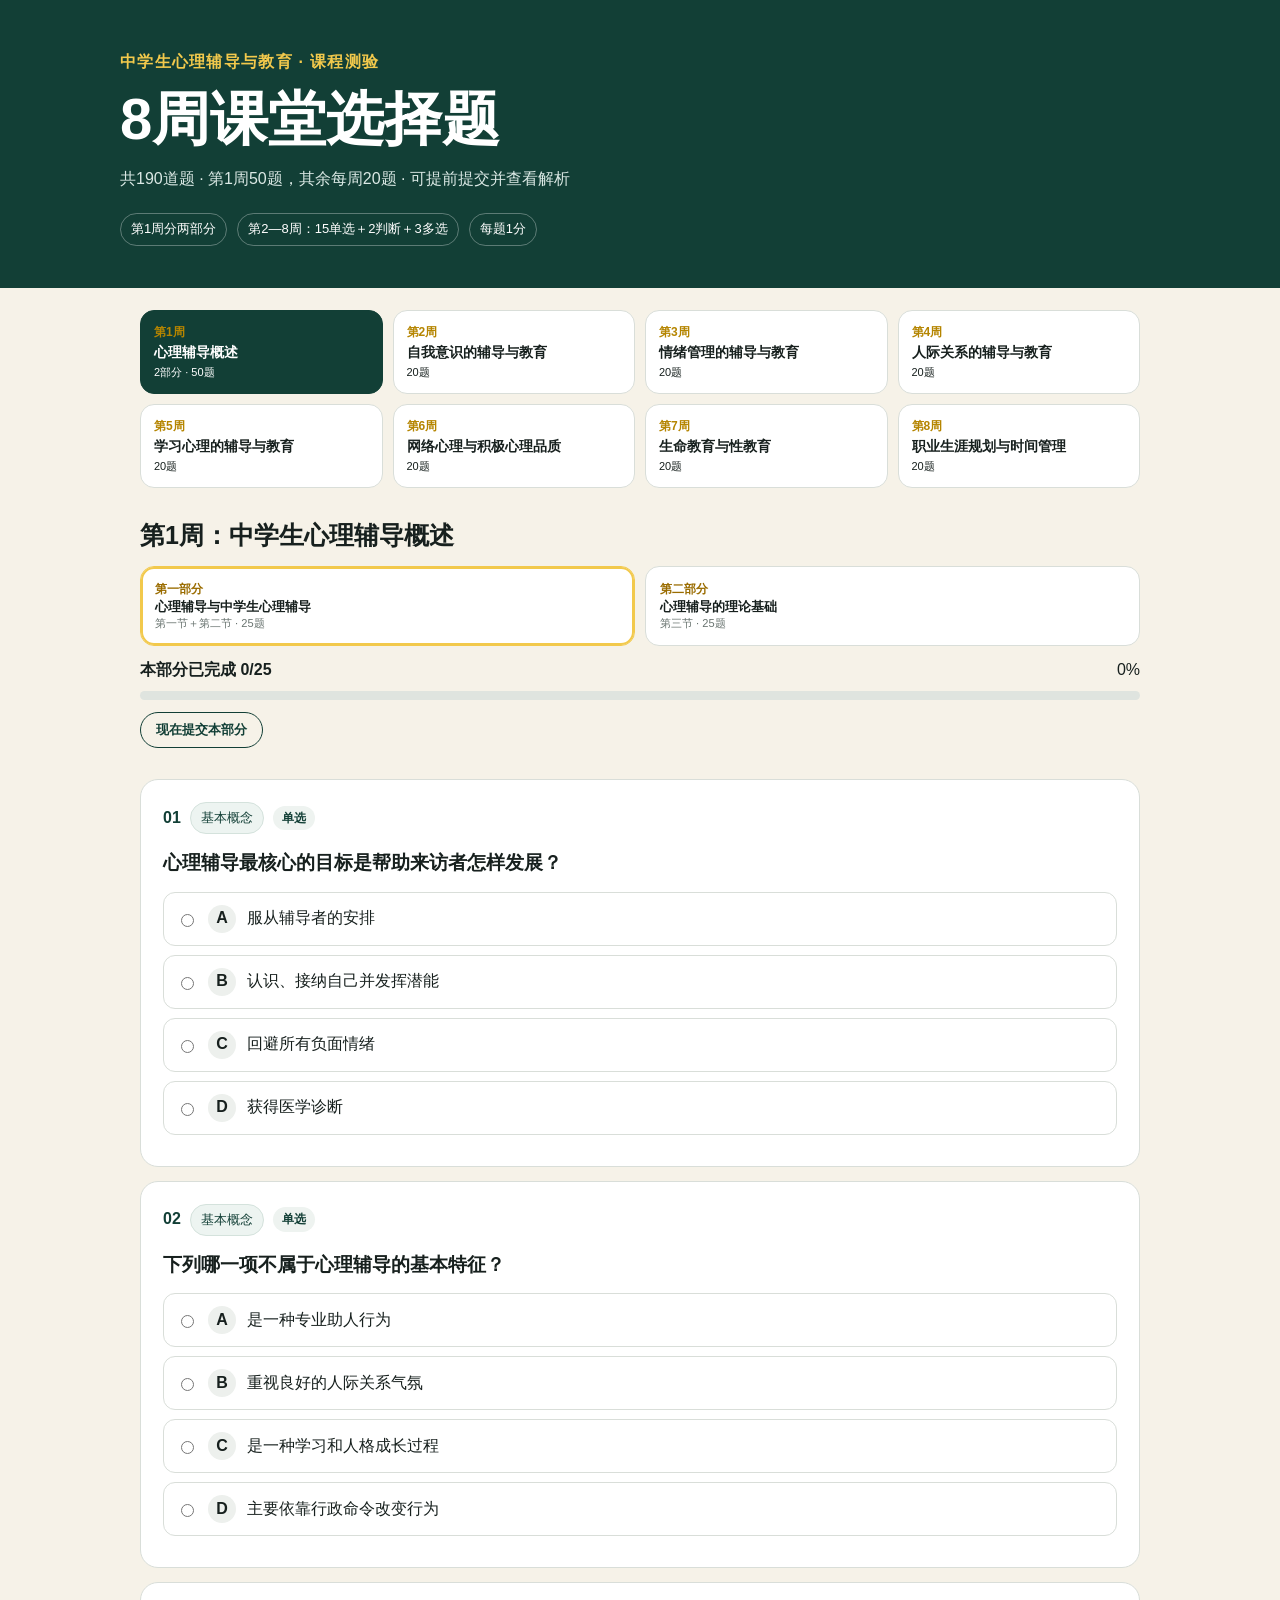
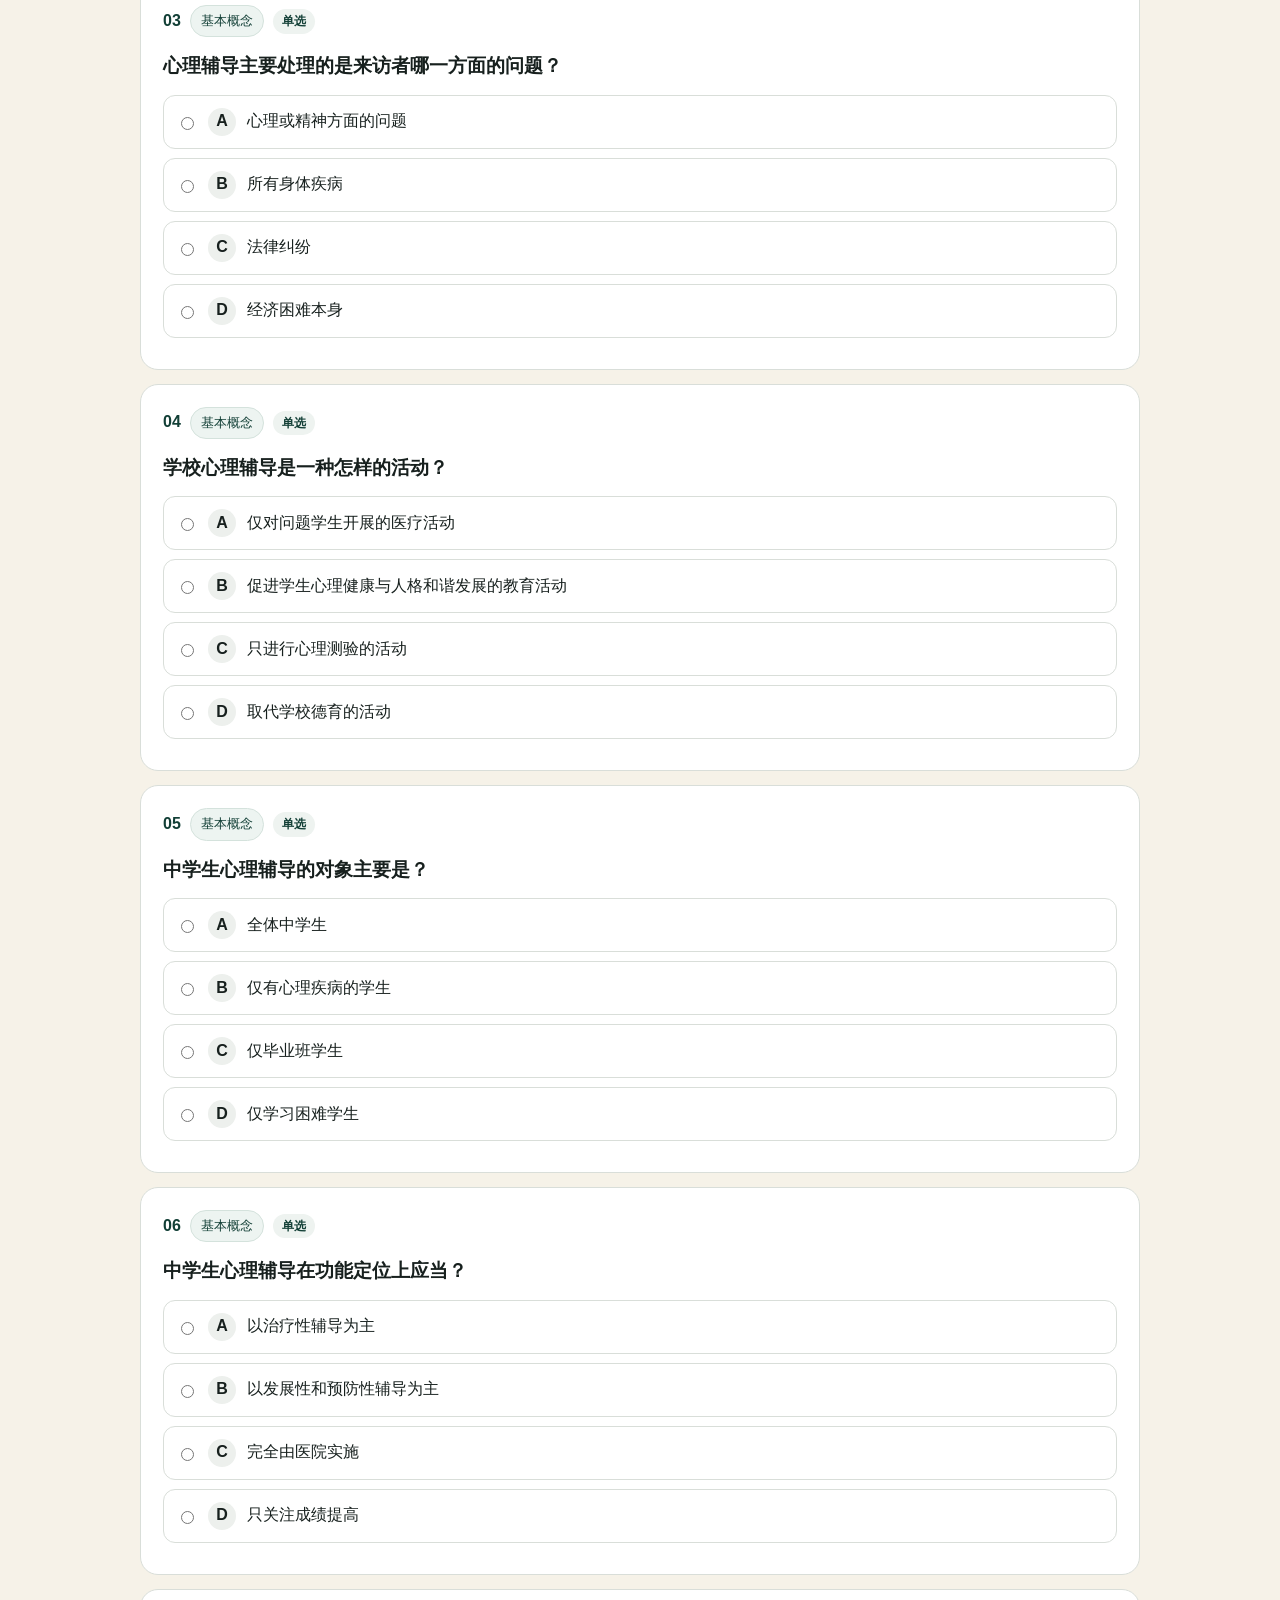
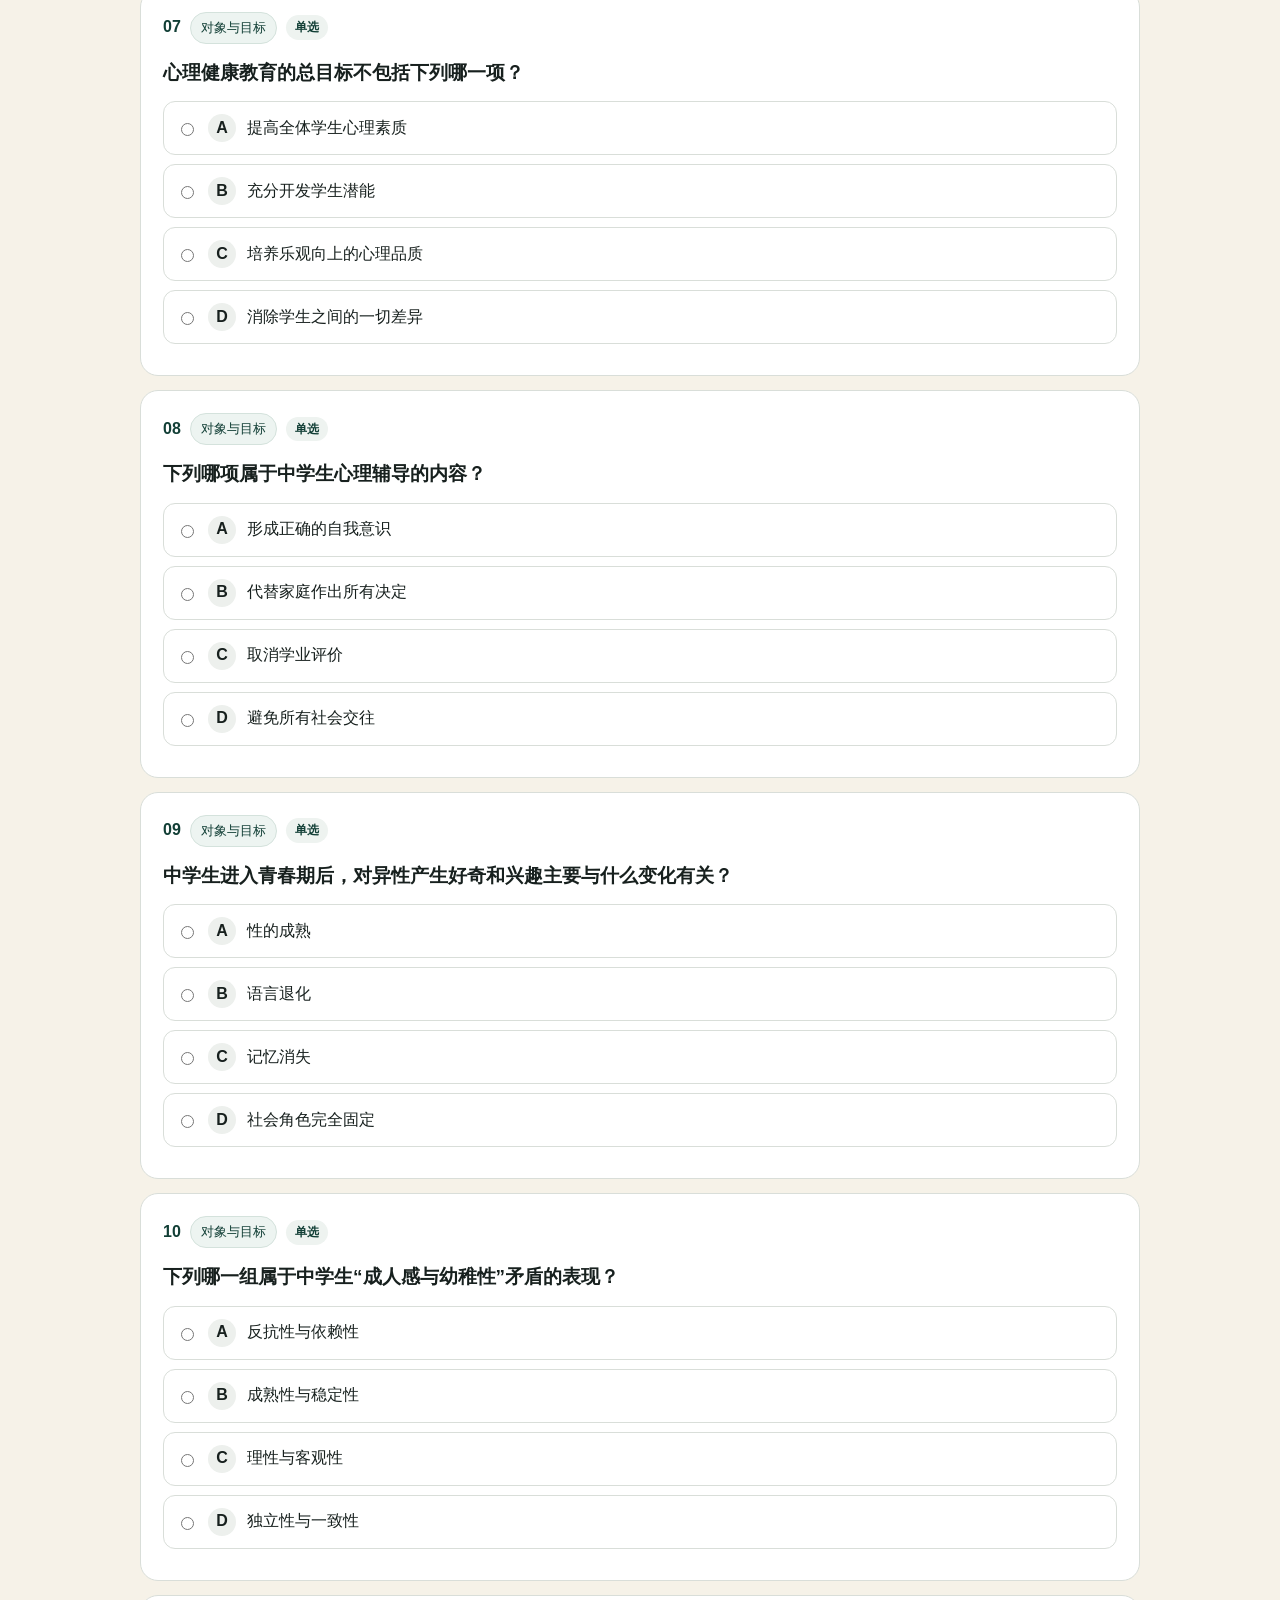
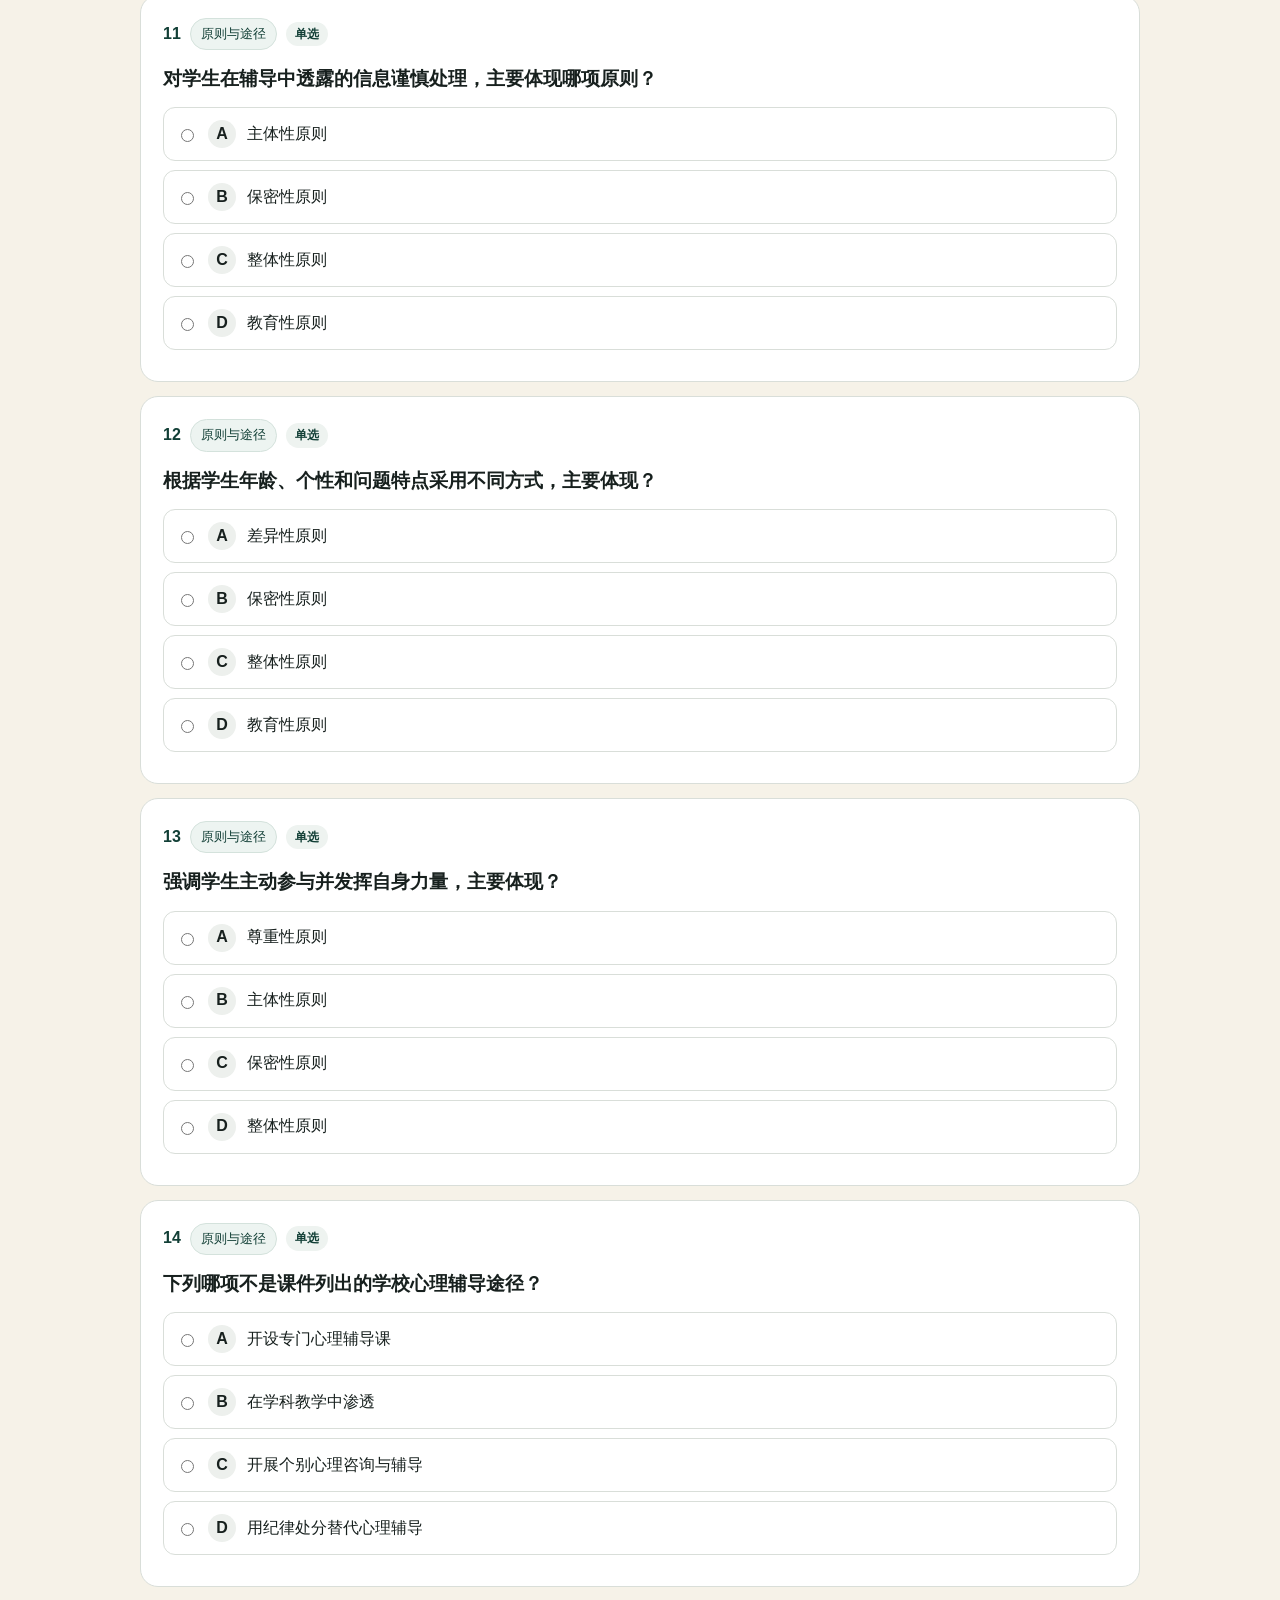
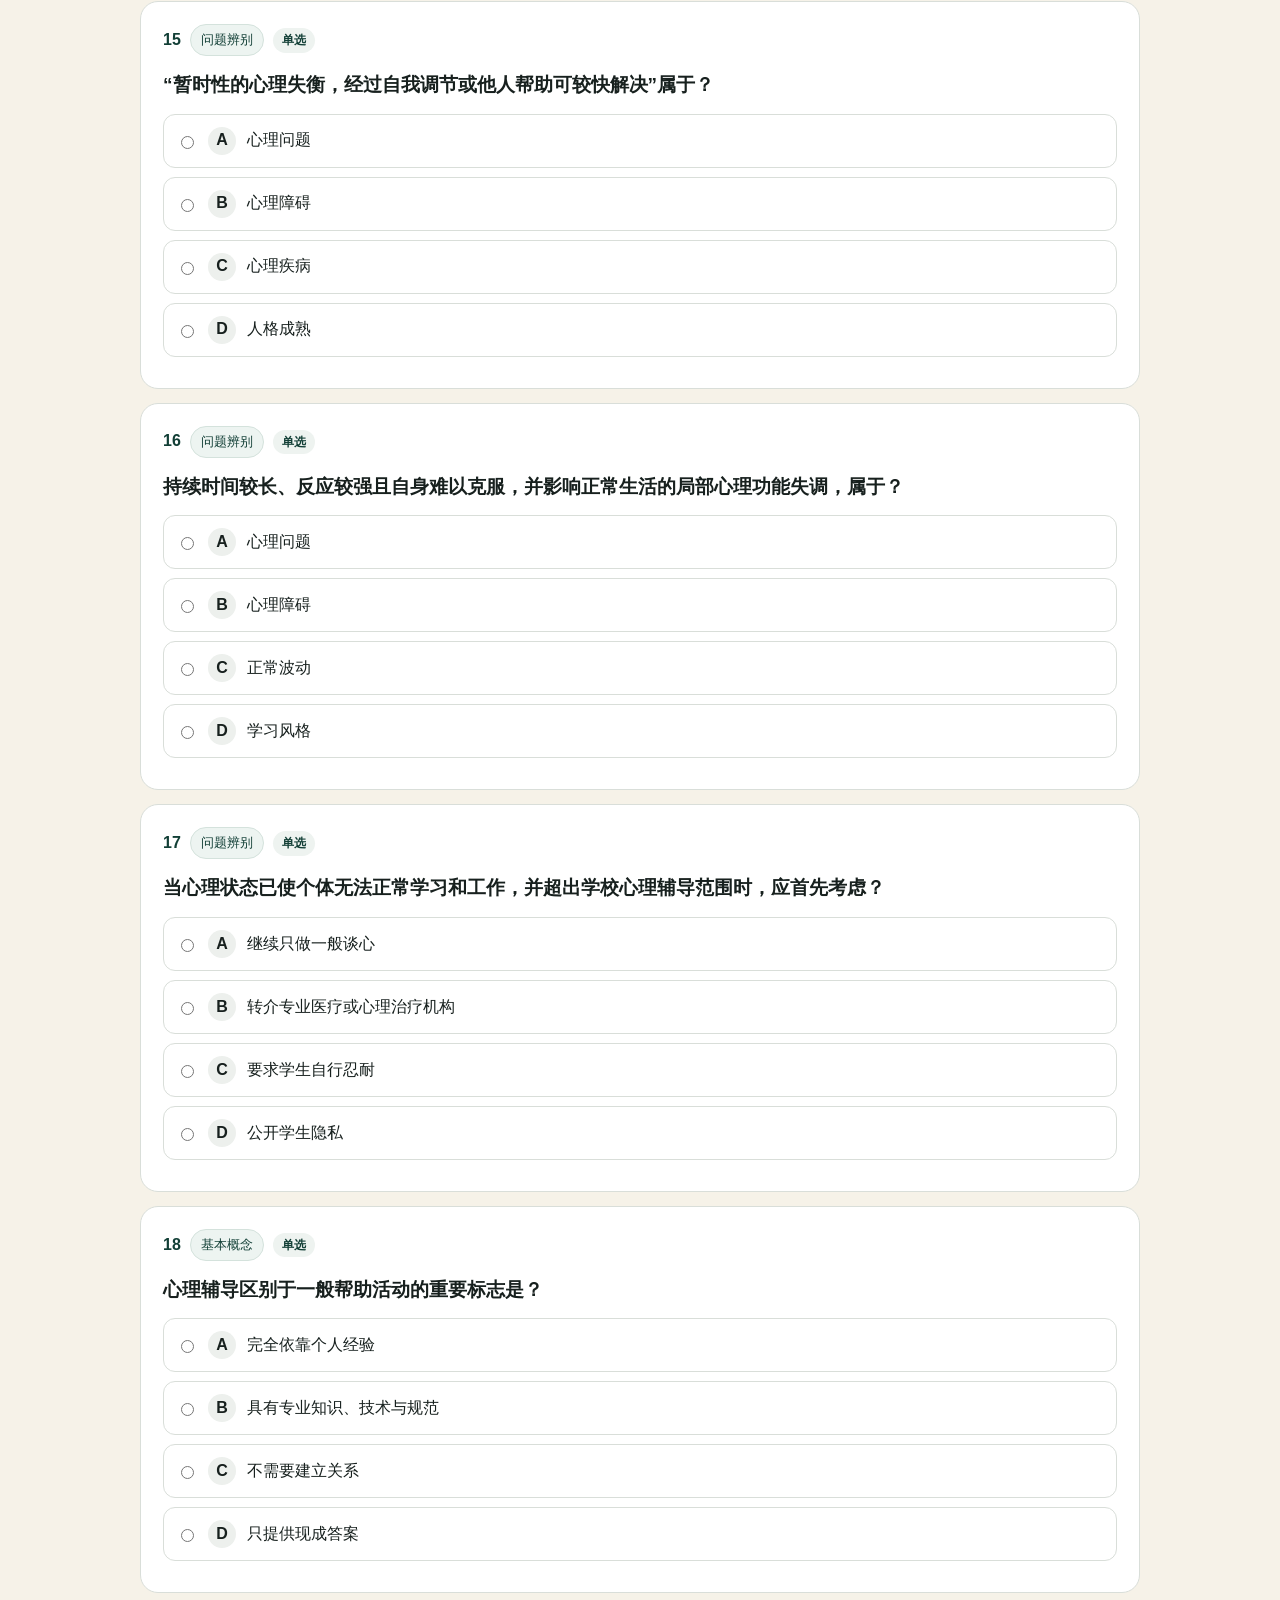
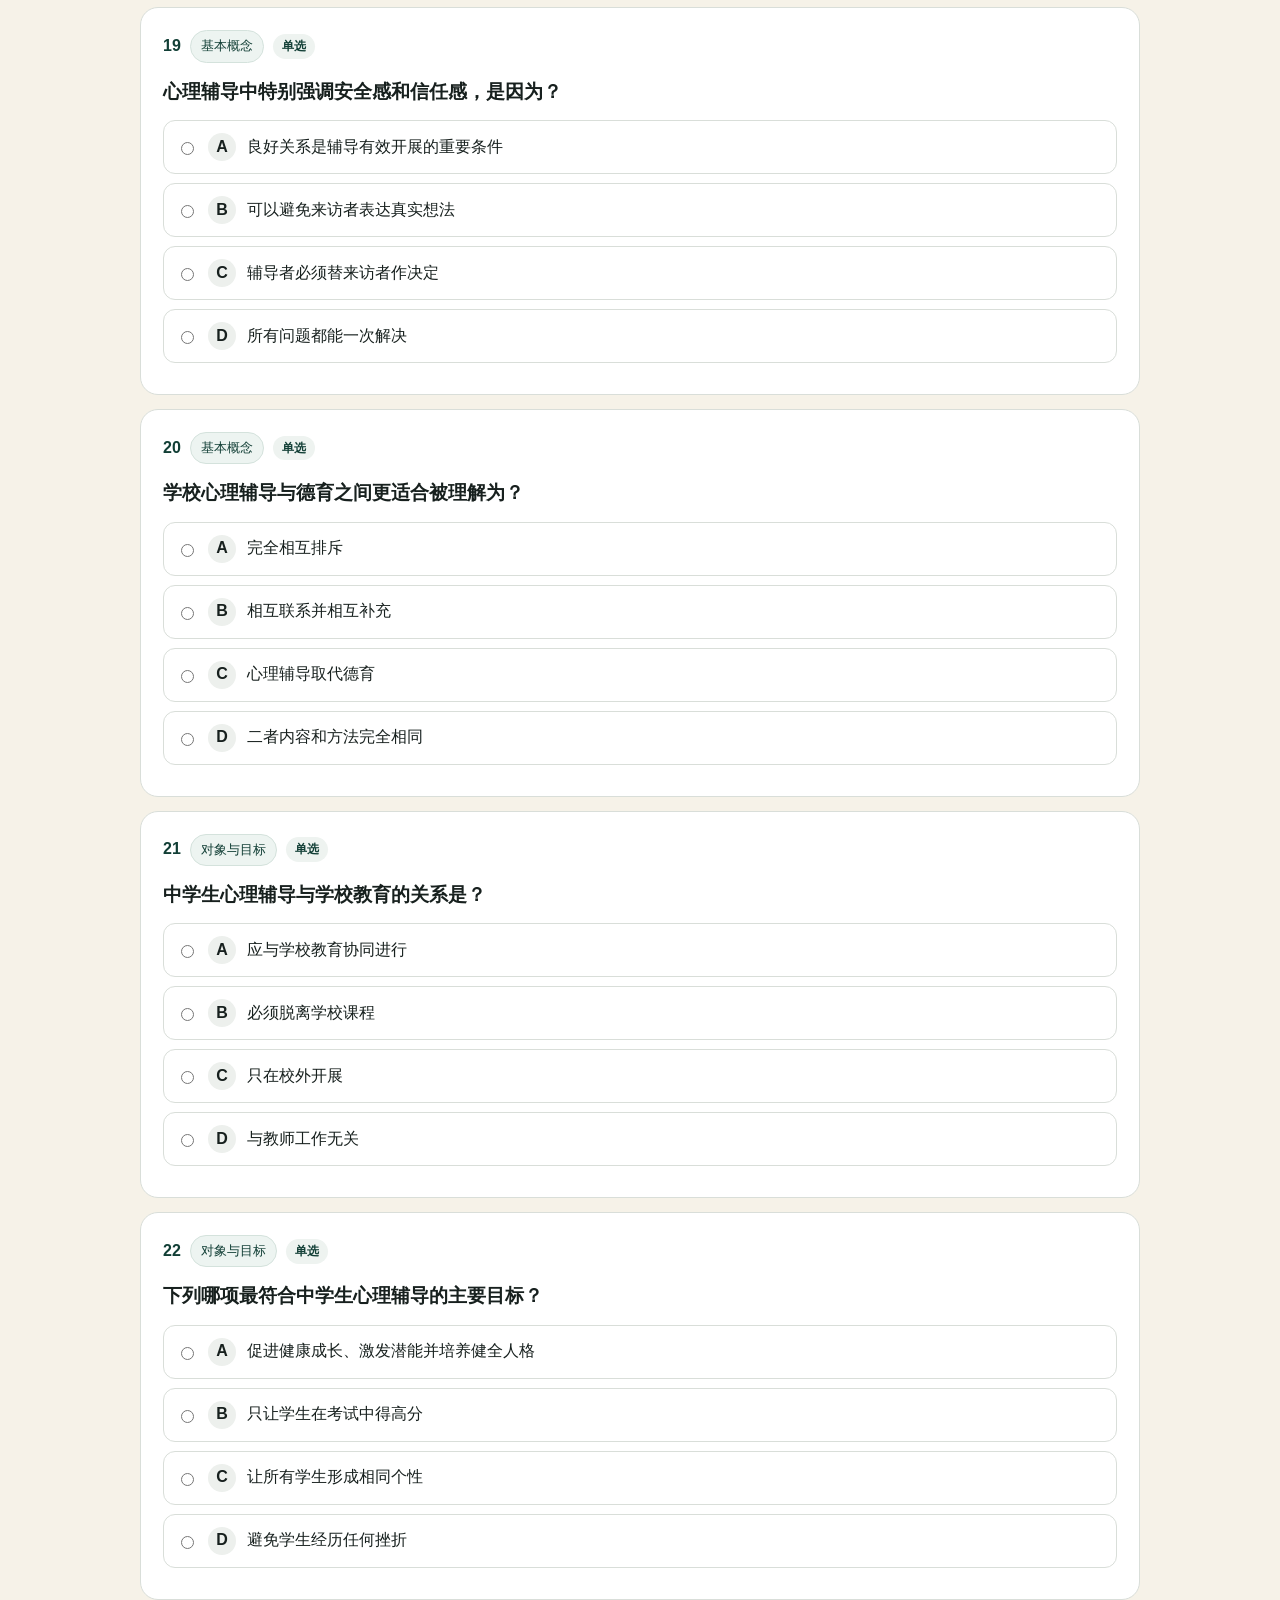
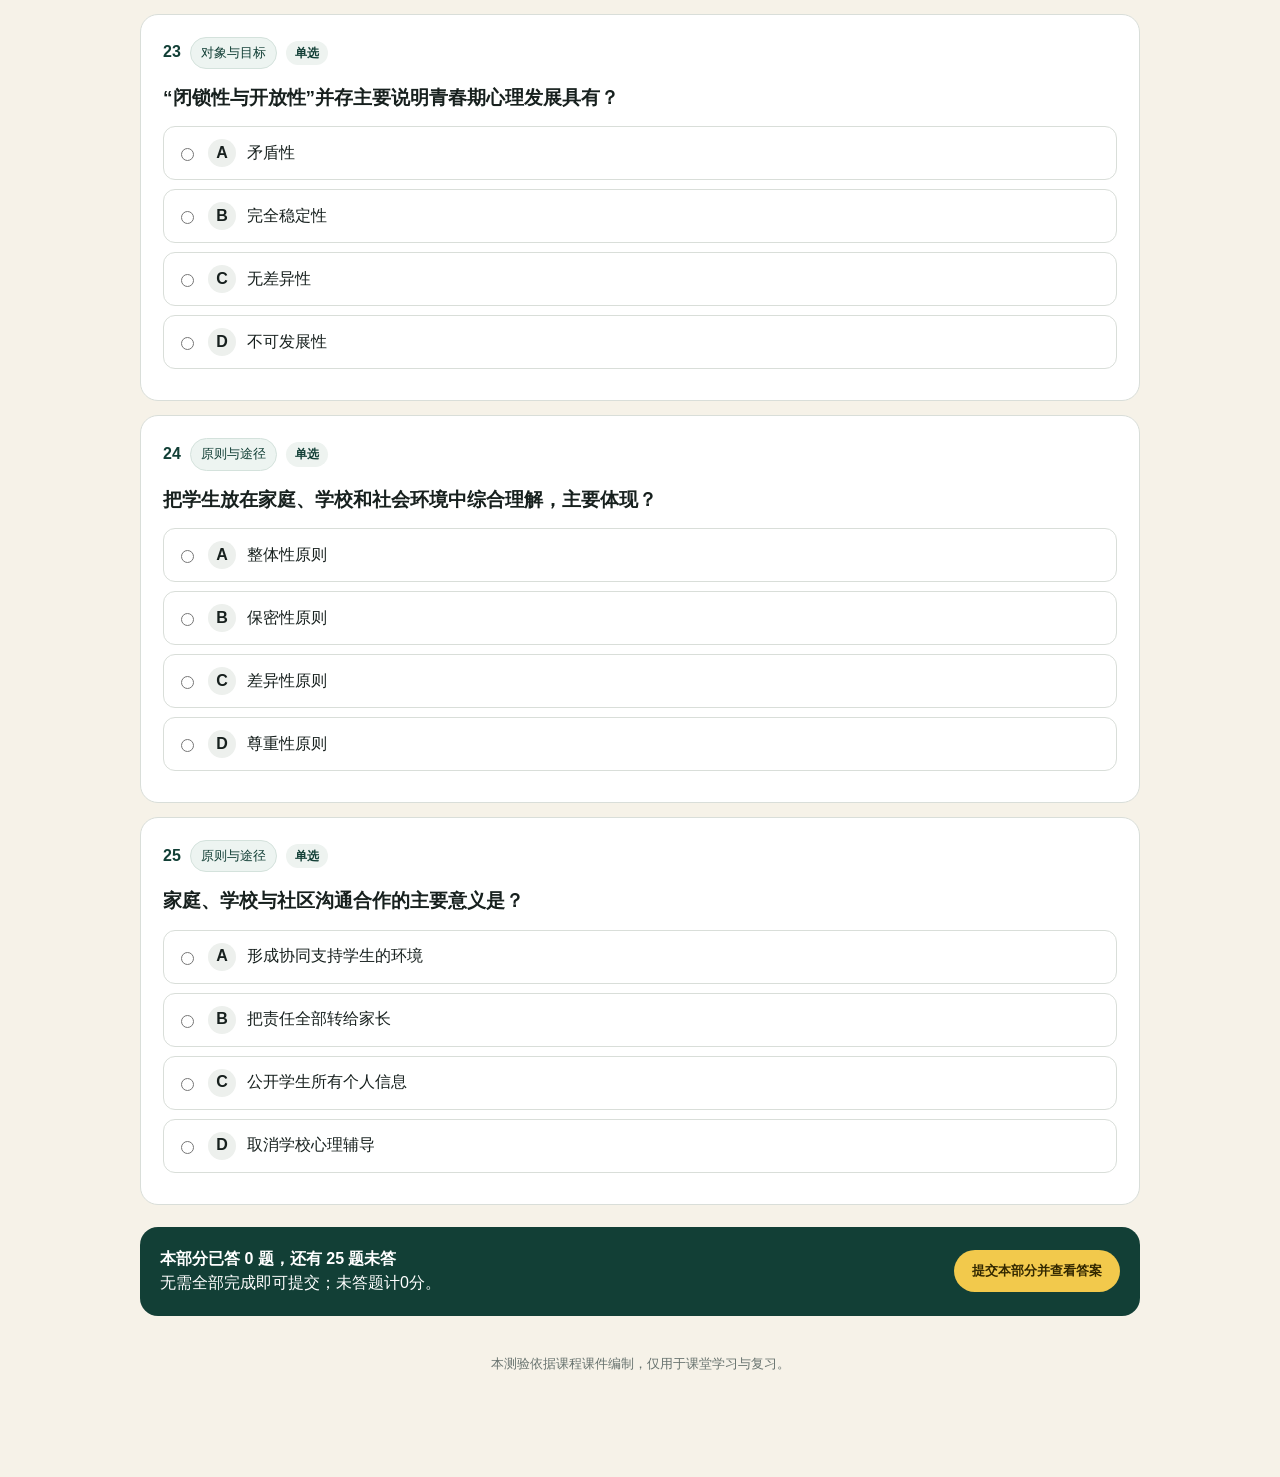
==== psychological-counseling-quiz.html @ 8f0aab48 "Add files via upload" ====
<!doctype html><html lang="zh-CN"><head><meta charset="utf-8"><meta name="viewport" content="width=device-width,initial-scale=1"><title>中学生心理辅导与教育｜8周课堂测验</title><meta name="description" content="8周共190道课堂选择题，每周独立作答并即时查看答案解析"><style>:root{--green:#123f36;--cream:#f6f2e8;--yellow:#f2c94c;--ink:#17201e;--muted:#68736f;--line:#d9ded9;--red:#b9453f}*{box-sizing:border-box}body{margin:0;background:var(--cream);color:var(--ink);font-family:-apple-system,BlinkMacSystemFont,"Segoe UI","PingFang SC","Microsoft YaHei",sans-serif;line-height:1.55}.hero{background:var(--green);color:#fff;padding:50px 20px 42px}.hero-inner,main,.part-nav,.progress-wrap,.week-heading{max-width:1040px;margin:auto}.eyebrow{color:var(--yellow);font-weight:700;letter-spacing:.08em}h1{font-size:clamp(34px,7vw,58px);line-height:1.1;margin:12px 0}.hero-copy{color:#dbe9e5}.meta-row{display:flex;gap:10px;flex-wrap:wrap;margin-top:22px}.meta-row span,.tag{font-size:13px;border:1px solid #ffffff50;border-radius:999px;padding:5px 10px}.part-nav{display:grid;grid-template-columns:repeat(4,1fr);gap:10px;padding:22px 20px 10px}.part-nav button{border:1px solid var(--line);border-radius:14px;background:#fff;padding:13px;text-align:left;color:var(--ink);cursor:pointer}.part-nav button.active{background:var(--green);color:#fff;border-color:var(--green)}.part-nav span,.part-nav strong,.part-nav small{display:block}.part-nav span{color:#b58500;font-weight:800;font-size:12px}.part-nav strong{margin:3px 0;font-size:14px}.part-nav small{font-size:11px}.week-heading{padding:18px 20px 0}.week-heading h2{font-size:25px;margin:0}.progress-wrap{padding:12px 20px}.prow{display:flex;justify-content:space-between}.track{height:9px;background:#dfe4df;border-radius:9px;overflow:hidden;margin-top:8px}.bar{height:100%;background:var(--yellow);transition:.25s}main{padding:5px 20px 40px}.result{margin:10px 0 20px;padding:22px;background:#e3f0eb;border:1px solid #b5d5c8;border-radius:18px}.result>strong{font-size:36px;color:var(--green)}.card{background:#fff;border:1px solid var(--line);border-radius:18px;padding:22px;margin:14px 0;scroll-margin:20px}.card.missing{border:2px solid var(--yellow)}.top{display:flex;gap:9px;align-items:center}.num{font-weight:900;color:var(--green)}.tag{background:#edf4f1;border-color:#d4e2dc;color:var(--green)}h2{font-size:19px;margin:14px 0}.option{display:flex;align-items:center;gap:11px;border:1px solid var(--line);border-radius:12px;padding:12px;margin:9px 0;cursor:pointer}.option:has(input:checked){border-color:var(--green);background:#eef5f2}.option.correct{border-color:#3b8a68;background:#e7f5ed}.option.wrong{border-color:var(--red);background:#fae9e8}.letter{display:grid;place-items:center;min-width:28px;height:28px;border-radius:50%;background:#edf0ed;font-weight:800}.status{margin-left:auto;font-size:12px;font-weight:700}.explain{margin-top:14px;border-left:4px solid var(--yellow);padding:10px 14px;background:#fff9e5}.missingText{color:#a36d00;font-size:13px}.submit{display:flex;justify-content:space-between;align-items:center;gap:16px;background:var(--green);color:#fff;border-radius:18px;padding:20px;margin-top:22px}.primary,.secondary{border:0;border-radius:999px;padding:12px 18px;font-weight:800;cursor:pointer}.primary{background:var(--yellow);color:#332800}.secondary{background:#fff;color:var(--green);margin-left:14px}footer{text-align:center;padding:25px 20px 50px;color:var(--muted);font-size:13px}@media(max-width:800px){.part-nav{grid-template-columns:repeat(2,1fr)}}@media(max-width:520px){.part-nav{grid-template-columns:1fr}.submit{display:block}.primary{width:100%;margin-top:14px}.secondary{display:block;margin:12px 0 0}}
.subnav{max-width:1040px;margin:12px auto 0;padding:0 20px;display:grid;grid-template-columns:1fr 1fr;gap:10px}.subnav:empty{display:none}.subnav button{padding:14px;border:1px solid var(--line);border-radius:14px;background:#fff;color:var(--ink);text-align:left;cursor:pointer}.subnav button.active{border-color:var(--yellow);box-shadow:inset 0 0 0 2px var(--yellow)}.subnav span,.subnav strong,.subnav small{display:block}.subnav span{font-size:12px;color:#9a6c00;font-weight:800}.subnav small{color:var(--muted)}@media(max-width:520px){.subnav{grid-template-columns:1fr}}
.type-tag,.mistake-tag{font-size:12px;font-weight:800;padding:3px 9px;border-radius:999px}.type-tag{background:#eef3f0;color:var(--green)}.mistake-tag{background:#fae9e8;color:var(--red)}.next-button{border:1px solid var(--green);border-radius:999px;background:var(--green);color:#fff;padding:10px 18px;font-weight:800;cursor:pointer;margin-top:8px}
.early-submit{margin-top:12px;border:1px solid var(--green);border-radius:999px;background:transparent;color:var(--green);padding:8px 15px;font-weight:800;cursor:pointer}
</style></head><body><header class="hero"><div class="hero-inner"><div class="eyebrow">中学生心理辅导与教育 · 课程测验</div><h1>8周课堂选择题</h1><p class="hero-copy">共190道题 · 第1周50题，其余每周20题 · 可提前提交并查看解析</p><div class="meta-row"><span>第1周分两部分</span><span>第2—8周：15单选＋2判断＋3多选</span><span>每题1分</span></div></div></header><nav class="part-nav" id="nav"></nav><div class="week-heading"><h2 id="weekTitle"></h2></div><nav class="subnav" id="subnav"></nav><div class="progress-wrap" id="progress"></div><main><section id="result"></section><section class="quiz" id="quiz"></section><section id="submit"></section><footer><p>本测验依据课程课件编制，仅用于课堂学习与复习。</p></footer></main><script>const weeks=[{"title":"第1周：中学生心理辅导概述","shortTitle":"心理辅导概述","questions":[{"section":"基本概念","stem":"心理辅导最核心的目标是帮助来访者怎样发展？","options":["服从辅导者的安排","认识、接纳自己并发挥潜能","回避所有负面情绪","获得医学诊断"],"answer":1,"explanation":"心理辅导强调协助来访者认识、接纳和欣赏自己，克服成长障碍并发挥个人潜能。"},{"section":"基本概念","stem":"下列哪一项不属于心理辅导的基本特征？","options":["是一种专业助人行为","重视良好的人际关系气氛","是一种学习和人格成长过程","主要依靠行政命令改变行为"],"answer":3,"explanation":"心理辅导依靠专业关系和心理学技术，不是依靠行政命令。"},{"section":"基本概念","stem":"心理辅导主要处理的是来访者哪一方面的问题？","options":["心理或精神方面的问题","所有身体疾病","法律纠纷","经济困难本身"],"answer":0,"explanation":"课件强调，心理辅导主要解决来访者心理或精神方面存在的问题。"},{"section":"基本概念","stem":"学校心理辅导是一种怎样的活动？","options":["仅对问题学生开展的医疗活动","促进学生心理健康与人格和谐发展的教育活动","只进行心理测验的活动","取代学校德育的活动"],"answer":1,"explanation":"学校心理辅导综合运用多学科理论和多种形式，帮助学生自我认识、自我接纳和自我调节。"},{"section":"基本概念","stem":"中学生心理辅导的对象主要是？","options":["全体中学生","仅有心理疾病的学生","仅毕业班学生","仅学习困难学生"],"answer":0,"explanation":"中学生心理辅导面向全体中学生，以发展性和预防性辅导为主。"},{"section":"基本概念","stem":"中学生心理辅导在功能定位上应当？","options":["以治疗性辅导为主","以发展性和预防性辅导为主","完全由医院实施","只关注成绩提高"],"answer":1,"explanation":"课件明确提出以发展性和预防性辅导为主，治疗性辅导为辅。"},{"section":"对象与目标","stem":"心理健康教育的总目标不包括下列哪一项？","options":["提高全体学生心理素质","充分开发学生潜能","培养乐观向上的心理品质","消除学生之间的一切差异"],"answer":3,"explanation":"心理健康教育尊重个体差异，并不以消除差异为目标。"},{"section":"对象与目标","stem":"下列哪项属于中学生心理辅导的内容？","options":["形成正确的自我意识","代替家庭作出所有决定","取消学业评价","避免所有社会交往"],"answer":0,"explanation":"课件列出的内容包括正确自我意识、社会适应、社会交往和学业能力。"},{"section":"对象与目标","stem":"中学生进入青春期后，对异性产生好奇和兴趣主要与什么变化有关？","options":["性的成熟","语言退化","记忆消失","社会角色完全固定"],"answer":0,"explanation":"青春期性的成熟会使中学生对异性产生好奇和兴趣。"},{"section":"对象与目标","stem":"下列哪一组属于中学生“成人感与幼稚性”矛盾的表现？","options":["反抗性与依赖性","成熟性与稳定性","理性与客观性","独立性与一致性"],"answer":0,"explanation":"课件列出反抗与依赖、闭锁与开放、勇敢与懦弱、高傲与自卑等矛盾。"},{"section":"原则与途径","stem":"对学生在辅导中透露的信息谨慎处理，主要体现哪项原则？","options":["主体性原则","保密性原则","整体性原则","教育性原则"],"answer":1,"explanation":"保密性原则要求妥善保护辅导信息，但涉及伤害风险等情况时需按专业规范处理。"},{"section":"原则与途径","stem":"根据学生年龄、个性和问题特点采用不同方式，主要体现？","options":["差异性原则","保密性原则","整体性原则","教育性原则"],"answer":0,"explanation":"差异性原则要求尊重个体差异，采用适合具体学生的辅导方法。"},{"section":"原则与途径","stem":"强调学生主动参与并发挥自身力量，主要体现？","options":["尊重性原则","主体性原则","保密性原则","整体性原则"],"answer":1,"explanation":"主体性原则强调学生是自我成长和改变的主体。"},{"section":"原则与途径","stem":"下列哪项不是课件列出的学校心理辅导途径？","options":["开设专门心理辅导课","在学科教学中渗透","开展个别心理咨询与辅导","用纪律处分替代心理辅导"],"answer":3,"explanation":"心理辅导可通过课程、学科渗透、个别辅导及家校社沟通开展，不能被纪律处分替代。"},{"section":"问题辨别","stem":"“暂时性的心理失衡，经过自我调节或他人帮助可较快解决”属于？","options":["心理问题","心理障碍","心理疾病","人格成熟"],"answer":0,"explanation":"这是课件对一般心理问题的界定。"},{"section":"问题辨别","stem":"持续时间较长、反应较强且自身难以克服，并影响正常生活的局部心理功能失调，属于？","options":["心理问题","心理障碍","正常波动","学习风格"],"answer":1,"explanation":"这是心理障碍的主要特征，需要更专业的评估与帮助。"},{"section":"问题辨别","stem":"当心理状态已使个体无法正常学习和工作，并超出学校心理辅导范围时，应首先考虑？","options":["继续只做一般谈心","转介专业医疗或心理治疗机构","要求学生自行忍耐","公开学生隐私"],"answer":1,"explanation":"严重且持续的心理疾病超出一般心理辅导范围，应及时进行专业转介。"},{"section":"基本概念","stem":"心理辅导区别于一般帮助活动的重要标志是？","options":["完全依靠个人经验","具有专业知识、技术与规范","不需要建立关系","只提供现成答案"],"answer":1,"explanation":"心理辅导是一种专业助人行为，需要运用心理学知识、技术并遵循专业规范。"},{"section":"基本概念","stem":"心理辅导中特别强调安全感和信任感，是因为？","options":["良好关系是辅导有效开展的重要条件","可以避免来访者表达真实想法","辅导者必须替来访者作决定","所有问题都能一次解决"],"answer":0,"explanation":"良好的辅导关系能够帮助来访者形成安全感和信任感，从而进行真实、开放的交流。"},{"section":"基本概念","stem":"学校心理辅导与德育之间更适合被理解为？","options":["完全相互排斥","相互联系并相互补充","心理辅导取代德育","二者内容和方法完全相同"],"answer":1,"explanation":"学校心理辅导与德育既有区别，也相互联系、相互补充。"},{"section":"对象与目标","stem":"中学生心理辅导与学校教育的关系是？","options":["应与学校教育协同进行","必须脱离学校课程","只在校外开展","与教师工作无关"],"answer":0,"explanation":"课件强调中学生心理辅导应当与学校教育协同进行。"},{"section":"对象与目标","stem":"下列哪项最符合中学生心理辅导的主要目标？","options":["促进健康成长、激发潜能并培养健全人格","只让学生在考试中得高分","让所有学生形成相同个性","避免学生经历任何挫折"],"answer":0,"explanation":"中学生心理辅导关注健康成长、学业能力、自我潜能与健全人格。"},{"section":"对象与目标","stem":"“闭锁性与开放性”并存主要说明青春期心理发展具有？","options":["矛盾性","完全稳定性","无差异性","不可发展性"],"answer":0,"explanation":"青春期成人感与幼稚性并存，常表现出多组相互矛盾的心理特点。"},{"section":"原则与途径","stem":"把学生放在家庭、学校和社会环境中综合理解，主要体现？","options":["整体性原则","保密性原则","差异性原则","尊重性原则"],"answer":0,"explanation":"整体性原则要求从个体及其所处环境的相互联系中理解和帮助学生。"},{"section":"原则与途径","stem":"家庭、学校与社区沟通合作的主要意义是？","options":["形成协同支持学生的环境","把责任全部转给家长","公开学生所有个人信息","取消学校心理辅导"],"answer":0,"explanation":"家校社沟通有助于整合资源，为学生建立连续、协调的支持环境。"},{"section":"精神分析","stem":"弗洛伊德人格结构中，遵循“快乐原则”的是？","options":["本我","自我","超我","现实我"],"answer":0,"explanation":"本我由原始本能组成，追求当前需要的即时满足，遵循快乐原则。"},{"section":"精神分析","stem":"在人格结构中协调本我、超我与现实要求的是？","options":["本我","自我","超我","潜意识"],"answer":1,"explanation":"自我由本我分化而来，依据现实原则进行协调。"},{"section":"精神分析","stem":"监督、批判和约束自身行为，并遵循“道德原则”的是？","options":["本我","自我","超我","前意识"],"answer":2,"explanation":"超我是人格中的理想与道德部分。"},{"section":"精神分析","stem":"弗洛伊德人格发展阶段中，0—1.5岁大致属于？","options":["口唇期","肛门期","性器期","潜伏期"],"answer":0,"explanation":"口唇期约为0—1.5岁，满足主要通过口腔活动获得。"},{"section":"精神分析","stem":"儿童兴趣由身体和父母转向周围事物、同性团体更突出，大致属于？","options":["口唇期","肛门期","潜伏期","生殖期"],"answer":2,"explanation":"潜伏期约为6—12岁，原始欲力相对处于潜伏状态。"},{"section":"精神分析","stem":"下列哪项属于课件所列的积极防卫机制？","options":["投射","潜抑","升华","反向"],"answer":2,"explanation":"升华、补偿、幽默、利他和仿同被列为积极防卫机制。"},{"section":"精神分析","stem":"把自己不能接受的欲望或特点归因于别人，属于哪种防卫机制？","options":["投射","升华","幽默","利他"],"answer":0,"explanation":"投射是把自身难以接受的冲动、想法或特点归到他人身上。"},{"section":"精神分析","stem":"鼓励来访者说出浮现在脑海中的任何想法，以发现无意识冲突的方法是？","options":["自由联想","系统脱敏","代币疗法","理性抗辩"],"answer":0,"explanation":"自由联想通过不加筛选地表达联想内容来探索无意识冲突。"},{"section":"精神分析","stem":"精神分析认为，通过分析梦的象征内容可以探索？","options":["被压抑的欲望与冲突","操作性条件反射","课堂强化计划","社会学习过程"],"answer":0,"explanation":"释梦被用于探索梦中象征内容与被压抑欲望、冲突之间的联系。"},{"section":"发展理论","stem":"埃里克森认为，青少年期最主要的发展矛盾是？","options":["信任对不信任","自主对羞怯","角色同一性对角色混乱","繁衍对停滞"],"answer":2,"explanation":"12—18岁左右的核心任务是形成角色同一性，回答“我是谁”等问题。"},{"section":"行为主义","stem":"“狗的条件反射实验”主要体现哪种学习理论？","options":["经典条件反射","操作性条件作用","观察学习","顿悟学习"],"answer":0,"explanation":"巴甫洛夫的实验是经典条件反射的代表。"},{"section":"行为主义","stem":"把强化与有机体发出的操作反应联系起来，属于？","options":["经典条件反射","操作性条件作用","精神分析","来访者中心疗法"],"answer":1,"explanation":"斯金纳的操作性条件作用强调行为后果对行为发生概率的影响。"},{"section":"行为主义","stem":"班杜拉社会学习过程首先需要经过？","options":["注意过程","保持过程","动作再现过程","动机过程"],"answer":0,"explanation":"观察学习通常包括注意、保持、动作再现和动机四个过程。"},{"section":"行为主义","stem":"缓慢暴露于焦虑情境，同时用放松反应对抗焦虑，属于？","options":["系统脱敏法","满灌疗法","厌恶疗法","自由联想"],"answer":0,"explanation":"系统脱敏强调分级、渐进暴露，并以放松状态对抗焦虑。"},{"section":"行为主义","stem":"让个体直接、持续接触引起恐惧的情境，直至恐惧减弱，属于？","options":["代币疗法","满灌疗法","释梦","合理情绪疗法"],"answer":1,"explanation":"满灌疗法采用快速、直接暴露方式，应由受过训练的专业人员审慎实施。"},{"section":"行为主义","stem":"个体出现预期良好行为后立即给予奖励，以巩固该行为，属于？","options":["代币疗法","厌恶疗法","催眠","投射"],"answer":0,"explanation":"代币疗法以代币或奖励强化目标行为。"},{"section":"行为主义","stem":"把令人厌恶的刺激与不良行为结合，以建立新的条件反射，属于？","options":["系统脱敏法","厌恶疗法","满灌疗法","自由联想"],"answer":1,"explanation":"厌恶疗法利用条件反射原理削弱不良行为，实际应用须遵循伦理与专业规范。"},{"section":"人本与认知","stem":"罗杰斯来访者中心疗法的核心条件不包括？","options":["共情","真诚","无条件积极关注","对来访者进行强制说服"],"answer":3,"explanation":"人本主义强调共情、真诚和无条件积极关注，而不是强制说服。"},{"section":"人本与认知","stem":"埃利斯认为，导致情绪困扰和异常行为反应的重要原因是？","options":["事件本身必然造成","不合理的认知和信念","所有童年经历","缺少外部惩罚"],"answer":1,"explanation":"理性情绪疗法认为，个体对事件的看法和信念会影响其情绪与行为。"},{"section":"人本与认知","stem":"“一次考试失败就说明我永远不会成功”主要体现哪种不合理信念？","options":["绝对化","过分概括化","合理推断","无条件积极关注"],"answer":1,"explanation":"由一次失败推断整体和未来，是以偏概全、以一概十的过分概括化。"},{"section":"人本与认知","stem":"“如果这次没有得到第一名，一切都彻底完了”主要体现？","options":["糟糕至极","观察学习","升华","主体性"],"answer":0,"explanation":"把可能的不良后果无限严重化，属于“糟糕至极”的思维方式。"},{"section":"人本与认知","stem":"“所有人都必须喜欢我”最突出地表现出哪种不合理信念？","options":["绝对化要求","合理愿望","观察学习","积极关注"],"answer":0,"explanation":"使用“必须”“应该”等僵化要求，体现绝对化的不合理信念。"},{"section":"理论综合","stem":"关于人本主义辅导，下列说法正确的有哪些？（多选）","options":["重视共情和真诚","强调无条件积极关注","以强制说服为核心","尊重来访者的主体性"],"answer":[0,1,3],"explanation":"人本主义辅导重视共情、真诚、无条件积极关注和来访者主体性，不主张强制说服。"},{"section":"理论综合","stem":"关于行为主义及其辅导方法，下列说法正确的有哪些？（多选）","options":["经典条件反射与巴甫洛夫有关","操作性条件作用关注行为后果","系统脱敏通常采用分级、渐进暴露","自由联想是斯金纳提出的行为塑造技术"],"answer":[0,1,2],"explanation":"前三项正确；自由联想属于精神分析方法，不是斯金纳的行为塑造技术。"},{"section":"理论综合","stem":"关于理性情绪疗法，下列说法正确的有哪些？（多选）","options":["信念会影响事件后的情绪反应","可通过质疑检验不合理信念","事件本身必然直接决定一切情绪后果","绝对化要求是一类不合理信念"],"answer":[0,1,3],"explanation":"理性情绪疗法强调信念在事件与情绪后果之间的作用，并通过质疑不合理信念促进改变。"}]},{"title":"第2周：自我意识的辅导与教育","shortTitle":"自我意识的辅导与教育","questions":[{"section":"自我意识","stem":"“自我意识”的意思是什么？","options":["个体对自我及自己与周围环境关系的认知、体验和评价的总和。","包括个体因素、生活环境因素和社会文化因素。","控制能力和反省能力逐渐发展，但仍不完善。","教师应敢于承认错误，以平等、宽容和适度退避促进沟通。"],"answer":0,"explanation":"自我意识：个体对自我及自己与周围环境关系的认知、体验和评价的总和。"},{"section":"自我意识","stem":"“生理自我”的意思是什么？","options":["中学生逐渐能够审视并评价自己的优点与不足。","个体对自己的身体和生理状况等方面的意识。","高估自己的优点和长处，容易盲目乐观并难以容忍自身缺点。","重点提升客观评价能力、社会视角转换技能并鼓励社会实践。"],"answer":1,"explanation":"生理自我：个体对自己的身体和生理状况等方面的意识。"},{"section":"自我意识","stem":"“心理自我”的意思是什么？","options":["中学生渴望独立、尊重和平等，并希望得到父母支持与认可。","低估自己的价值、夸大不足，害怕失败并不敢尝试。","个体对自己的气质、性格、能力、兴趣和行为等心理特征的意识。","不恰当的家庭教育方式可能强化自负、自卑或自我中心。"],"answer":2,"explanation":"心理自我：个体对自己的气质、性格、能力、兴趣和行为等心理特征的意识。"},{"section":"自我意识","stem":"“理想我”的意思是什么？","options":["中学生开始隐藏部分情绪、秘密和内心体验。","常表现为“别人都好，只有我不好”。","以无法控制的条件或不合理对象比较，容易造成自我认识偏差。","个体想要达到的完善自我形象，是其追求的目标。"],"answer":3,"explanation":"理想我：个体想要达到的完善自我形象，是其追求的目标。"},{"section":"自我意识","stem":"“投射我”的意思是什么？","options":["个体想象自己在他人心目中的形象。","控制能力和反省能力逐渐发展，但仍不完善。","可采用认知矫正与行为训练，帮助学生看到价值并积累成功经验。","包括塑造自我、完善自我和超越自我。"],"answer":0,"explanation":"投射我：个体想象自己在他人心目中的形象。"},{"section":"自我意识","stem":"“自我意识的导向作用”的意思是什么？","options":["高估自己的优点和长处，容易盲目乐观并难以容忍自身缺点。","自我认识和理想会为个体行为与发展方向提供指引。","个体为维护自尊，对外界要求采取相反态度和言行的心理状态。","将自我分为公开我、盲目我、秘密我和未知我四部分。"],"answer":1,"explanation":"自我意识的导向作用：自我认识和理想会为个体行为与发展方向提供指引。"},{"section":"自我意识","stem":"“自我意识的归因与内省作用”的意思是什么？","options":["低估自己的价值、夸大不足，害怕失败并不敢尝试。","教师应敢于承认错误，以平等、宽容和适度退避促进沟通。","个体对行为结果寻找原因，并反思自己的心理与行为。","他人知道而自己尚未觉察的自我部分。"],"answer":2,"explanation":"自我意识的归因与内省作用：个体对行为结果寻找原因，并反思自己的心理与行为。"},{"section":"自我意识","stem":"“自我意识的影响因素”的意思是什么？","options":["常表现为“别人都好，只有我不好”。","重点提升客观评价能力、社会视角转换技能并鼓励社会实践。","自己和他人都尚未认识到的潜在自我部分。","包括个体因素、生活环境因素和社会文化因素。"],"answer":3,"explanation":"自我意识的影响因素：包括个体因素、生活环境因素和社会文化因素。"},{"section":"自我意识","stem":"“自我评价的批判性”的意思是什么？","options":["中学生逐渐能够审视并评价自己的优点与不足。","可采用认知矫正与行为训练，帮助学生看到价值并积累成功经验。","不恰当的家庭教育方式可能强化自负、自卑或自我中心。","主动听取他人的真实反馈有助于减少盲目自我。"],"answer":0,"explanation":"自我评价的批判性：中学生逐渐能够审视并评价自己的优点与不足。"},{"section":"自我意识","stem":"“成人感”的意思是什么？","options":["个体为维护自尊，对外界要求采取相反态度和言行的心理状态。","中学生渴望独立、尊重和平等，并希望得到父母支持与认可。","以无法控制的条件或不合理对象比较，容易造成自我认识偏差。","通过自己与他人的关系进行合理比较来认识自我。"],"answer":1,"explanation":"成人感：中学生渴望独立、尊重和平等，并希望得到父母支持与认可。"},{"section":"自我意识","stem":"“闭锁性”的意思是什么？","options":["教师应敢于承认错误，以平等、宽容和适度退避促进沟通。","包括塑造自我、完善自我和超越自我。","中学生开始隐藏部分情绪、秘密和内心体验。","通过反思自己的思想、情绪和行为来认识自我。"],"answer":2,"explanation":"闭锁性：中学生开始隐藏部分情绪、秘密和内心体验。"},{"section":"自我意识","stem":"“中学生自我控制”的意思是什么？","options":["重点提升客观评价能力、社会视角转换技能并鼓励社会实践。","将自我分为公开我、盲目我、秘密我和未知我四部分。","应选择适当参照，更重视可控制、可改变的方面。","控制能力和反省能力逐渐发展，但仍不完善。"],"answer":3,"explanation":"中学生自我控制：控制能力和反省能力逐渐发展，但仍不完善。"},{"section":"自我意识","stem":"“自负”的意思是什么？","options":["高估自己的优点和长处，容易盲目乐观并难以容忍自身缺点。","不恰当的家庭教育方式可能强化自负、自卑或自我中心。","他人知道而自己尚未觉察的自我部分。","既欣赏和肯定自己，也坦然承认不足与不完美。"],"answer":0,"explanation":"自负：高估自己的优点和长处，容易盲目乐观并难以容忍自身缺点。"},{"section":"自我意识","stem":"“自卑”的意思是什么？","options":["以无法控制的条件或不合理对象比较，容易造成自我认识偏差。","低估自己的价值、夸大不足，害怕失败并不敢尝试。","自己和他人都尚未认识到的潜在自我部分。","个体对自我及自己与周围环境关系的认知、体验和评价的总和。"],"answer":1,"explanation":"自卑：低估自己的价值、夸大不足，害怕失败并不敢尝试。"},{"section":"自我意识","stem":"“自卑者的交往模式”的意思是什么？","options":["包括塑造自我、完善自我和超越自我。","主动听取他人的真实反馈有助于减少盲目自我。","常表现为“别人都好，只有我不好”。","个体对自己的身体和生理状况等方面的意识。"],"answer":2,"explanation":"自卑者的交往模式：常表现为“别人都好，只有我不好”。"},{"section":"自我意识","type":"judge","stem":"判断：“自卑的辅导”指可采用认知矫正与行为训练，帮助学生看到价值并积累成功经验。","options":["正确","错误"],"answer":0,"explanation":"正确。自卑的辅导：可采用认知矫正与行为训练，帮助学生看到价值并积累成功经验。"},{"section":"自我意识","type":"judge","stem":"判断：“逆反心理”指包括塑造自我、完善自我和超越自我。","options":["正确","错误"],"answer":1,"explanation":"错误。逆反心理：个体为维护自尊，对外界要求采取相反态度和言行的心理状态。"},{"section":"自我意识","stem":"下列概念与解释的配对，哪些是正确的？（多选）","options":["自我中心辅导：重点提升客观评价能力、社会视角转换技能并鼓励社会实践。","自我意识偏差的家庭原因：不恰当的家庭教育方式可能强化自负、自卑或自我中心。","不恰当比较：包括塑造自我、完善自我和超越自我。","自我意识发展过程：以无法控制的条件或不合理对象比较，容易造成自我认识偏差。"],"answer":[0,1],"explanation":"正确配对：自我中心辅导：重点提升客观评价能力、社会视角转换技能并鼓励社会实践。；自我意识偏差的家庭原因：不恰当的家庭教育方式可能强化自负、自卑或自我中心。。另外两项将“不恰当比较”与“自我意识发展过程”的解释对调。"},{"section":"自我意识","stem":"下列概念与解释的配对，哪些是正确的？（多选）","options":["盲目我：他人知道而自己尚未觉察的自我部分。","未知我：主动听取他人的真实反馈有助于减少盲目自我。","减少盲目我：自己和他人都尚未认识到的潜在自我部分。","乔韩窗口：将自我分为公开我、盲目我、秘密我和未知我四部分。"],"answer":[0,3],"explanation":"正确配对：乔韩窗口：将自我分为公开我、盲目我、秘密我和未知我四部分。；盲目我：他人知道而自己尚未觉察的自我部分。。另外两项将“未知我”与“减少盲目我”的解释对调。"},{"section":"自我意识","stem":"下列概念与解释的配对，哪些是正确的？（多选）","options":["合理比较：既欣赏和肯定自己，也坦然承认不足与不完美。","悦纳自我：应选择适当参照，更重视可控制、可改变的方面。","比较法认识自我：通过自己与他人的关系进行合理比较来认识自我。","反省法认识自我：通过反思自己的思想、情绪和行为来认识自我。"],"answer":[2,3],"explanation":"正确配对：比较法认识自我：通过自己与他人的关系进行合理比较来认识自我。；反省法认识自我：通过反思自己的思想、情绪和行为来认识自我。。另外两项将“合理比较”与“悦纳自我”的解释对调。"}]},{"title":"第3周：情绪管理的辅导与教育","shortTitle":"情绪管理的辅导与教育","questions":[{"section":"情绪管理","stem":"“情绪”的意思是什么？","options":["个体以需要为中介，对客观事物产生的态度体验和相应行为反应。","识别、理解、利用并调节自己及他人情绪的能力。","情绪反应可能强烈迅速，自我控制尚不充分。","容易冲动、急躁，常因小事出现较强愤怒反应。"],"answer":0,"explanation":"情绪：个体以需要为中介，对客观事物产生的态度体验和相应行为反应。"},{"section":"情绪管理","stem":"“情绪的主观体验”的意思是什么？","options":["选择适当方法调节情绪，而非压抑或任其失控。","个体对不同情绪和情感状态的自我感受。","家庭、学校和同伴情境容易引起其情绪变化。","以故意限制进食和明显体重减轻为主要特征，需要专业帮助。"],"answer":1,"explanation":"情绪的主观体验：个体对不同情绪和情感状态的自我感受。"},{"section":"情绪管理","stem":"“情绪的生理唤醒”的意思是什么？","options":["识别和理解他人的情绪及其处境。","面对可能的威胁或难以应对的情境产生的紧张和担忧。","情绪发生时伴随的身体与神经生理变化。","在一定时间内摄入远多于通常水平的食物并感到失控。"],"answer":2,"explanation":"情绪的生理唤醒：情绪发生时伴随的身体与神经生理变化。"},{"section":"情绪管理","stem":"“心境”的意思是什么？","options":["在理解自己和他人情绪的基础上改善互动。","需要或目标受阻时产生的紧张、失望和沮丧等状态。","需要及时识别风险、保障安全并转介专业机构。","一种比较微弱、持久、稳定且具有弥散性的情绪状态。"],"answer":3,"explanation":"心境：一种比较微弱、持久、稳定且具有弥散性的情绪状态。"},{"section":"情绪管理","stem":"“激情”的意思是什么？","options":["一种强烈、短暂、爆发性且通常具有明确指向的情绪状态。","情绪反应可能强烈迅速，自我控制尚不充分。","明知没有必要或意义，却反复出现且难以控制的想法或行为。","可能来自家庭教育、学校环境和生活事件。"],"answer":0,"explanation":"激情：一种强烈、短暂、爆发性且通常具有明确指向的情绪状态。"},{"section":"情绪管理","stem":"“应激”的意思是什么？","options":["家庭、学校和同伴情境容易引起其情绪变化。","在意外、紧张或危急情境下产生的适应性情绪反应。","对特定对象或情境产生强烈而非理性的害怕。","通过选择进入或避开某些情境来影响情绪。"],"answer":1,"explanation":"应激：在意外、紧张或危急情境下产生的适应性情绪反应。"},{"section":"情绪管理","stem":"“情绪的影响”的意思是什么？","options":["面对可能的威胁或难以应对的情境产生的紧张和担忧。","容易冲动、急躁，常因小事出现较强愤怒反应。","情绪会影响认知过程、环境适应和社会交往。","通过转移或调整注意焦点改变情绪体验。"],"answer":2,"explanation":"情绪的影响：情绪会影响认知过程、环境适应和社会交往。"},{"section":"情绪管理","stem":"“情绪智力”的意思是什么？","options":["需要或目标受阻时产生的紧张、失望和沮丧等状态。","以故意限制进食和明显体重减轻为主要特征，需要专业帮助。","在情绪产生后对表达、生理反应和行为进行调节。","识别、理解、利用并调节自己及他人情绪的能力。"],"answer":3,"explanation":"情绪智力：识别、理解、利用并调节自己及他人情绪的能力。"},{"section":"情绪管理","stem":"“管理自己的情绪”的意思是什么？","options":["选择适当方法调节情绪，而非压抑或任其失控。","明知没有必要或意义，却反复出现且难以控制的想法或行为。","在一定时间内摄入远多于通常水平的食物并感到失控。","指引发情绪反应的诱发性事件。"],"answer":0,"explanation":"管理自己的情绪：选择适当方法调节情绪，而非压抑或任其失控。"},{"section":"情绪管理","stem":"“共情”的意思是什么？","options":["对特定对象或情境产生强烈而非理性的害怕。","识别和理解他人的情绪及其处境。","需要及时识别风险、保障安全并转介专业机构。","指由信念影响而产生的情绪和行为结果。"],"answer":1,"explanation":"共情：识别和理解他人的情绪及其处境。"},{"section":"情绪管理","stem":"“人际关系管理”的意思是什么？","options":["容易冲动、急躁，常因小事出现较强愤怒反应。","可能来自家庭教育、学校环境和生活事件。","在理解自己和他人情绪的基础上改善互动。","以不伤害自己和他人的方式表达并释放情绪。"],"answer":2,"explanation":"人际关系管理：在理解自己和他人情绪的基础上改善互动。"},{"section":"情绪管理","stem":"“中学生情绪的冲动性”的意思是什么？","options":["以故意限制进食和明显体重减轻为主要特征，需要专业帮助。","通过选择进入或避开某些情境来影响情绪。","包括劝说、控制、冷化、升华、释放和转移等方式。","情绪反应可能强烈迅速，自我控制尚不充分。"],"answer":3,"explanation":"中学生情绪的冲动性：情绪反应可能强烈迅速，自我控制尚不充分。"},{"section":"情绪管理","stem":"“环境对中学生情绪的影响”的意思是什么？","options":["家庭、学校和同伴情境容易引起其情绪变化。","在一定时间内摄入远多于通常水平的食物并感到失控。","通过转移或调整注意焦点改变情绪体验。","追问发生了什么、为何被触动以及情绪背后的需要。"],"answer":0,"explanation":"环境对中学生情绪的影响：家庭、学校和同伴情境容易引起其情绪变化。"},{"section":"情绪管理","stem":"“焦虑”的意思是什么？","options":["需要及时识别风险、保障安全并转介专业机构。","面对可能的威胁或难以应对的情境产生的紧张和担忧。","在情绪产生后对表达、生理反应和行为进行调节。","个体以需要为中介，对客观事物产生的态度体验和相应行为反应。"],"answer":1,"explanation":"焦虑：面对可能的威胁或难以应对的情境产生的紧张和担忧。"},{"section":"情绪管理","stem":"“挫折心理”的意思是什么？","options":["可能来自家庭教育、学校环境和生活事件。","指引发情绪反应的诱发性事件。","需要或目标受阻时产生的紧张、失望和沮丧等状态。","个体对不同情绪和情感状态的自我感受。"],"answer":2,"explanation":"挫折心理：需要或目标受阻时产生的紧张、失望和沮丧等状态。"},{"section":"情绪管理","type":"judge","stem":"判断：“恐惧”指可能来自家庭教育、学校环境和生活事件。","options":["正确","错误"],"answer":1,"explanation":"错误。恐惧：对特定对象或情境产生强烈而非理性的害怕。"},{"section":"情绪管理","type":"judge","stem":"判断：“强迫”指明知没有必要或意义，却反复出现且难以控制的想法或行为。","options":["正确","错误"],"answer":0,"explanation":"正确。强迫：明知没有必要或意义，却反复出现且难以控制的想法或行为。"},{"section":"情绪管理","stem":"下列概念与解释的配对，哪些是正确的？（多选）","options":["神经性厌食风险：以故意限制进食和明显体重减轻为主要特征，需要专业帮助。","暴食紊乱：在一定时间内摄入远多于通常水平的食物并感到失控。","自杀危机处理原则：可能来自家庭教育、学校环境和生活事件。","情绪困扰的客观原因：需要及时识别风险、保障安全并转介专业机构。"],"answer":[0,1],"explanation":"正确配对：神经性厌食风险：以故意限制进食和明显体重减轻为主要特征，需要专业帮助。；暴食紊乱：在一定时间内摄入远多于通常水平的食物并感到失控。。另外两项将“自杀危机处理原则”与“情绪困扰的客观原因”的解释对调。"},{"section":"情绪管理","stem":"下列概念与解释的配对，哪些是正确的？（多选）","options":["注意分配：通过转移或调整注意焦点改变情绪体验。","反应调节：指引发情绪反应的诱发性事件。","ABC理论中的A：在情绪产生后对表达、生理反应和行为进行调节。","情境选择：通过选择进入或避开某些情境来影响情绪。"],"answer":[0,3],"explanation":"正确配对：情境选择：通过选择进入或避开某些情境来影响情绪。；注意分配：通过转移或调整注意焦点改变情绪体验。。另外两项将“反应调节”与“ABC理论中的A”的解释对调。"},{"section":"情绪管理","stem":"下列概念与解释的配对，哪些是正确的？（多选）","options":["情绪调适六法：追问发生了什么、为何被触动以及情绪背后的需要。","分析情绪：包括劝说、控制、冷化、升华、释放和转移等方式。","ABC理论中的C：指由信念影响而产生的情绪和行为结果。","合理宣泄：以不伤害自己和他人的方式表达并释放情绪。"],"answer":[2,3],"explanation":"正确配对：ABC理论中的C：指由信念影响而产生的情绪和行为结果。；合理宣泄：以不伤害自己和他人的方式表达并释放情绪。。另外两项将“情绪调适六法”与“分析情绪”的解释对调。"}]},{"title":"第4周：人际关系的辅导与教育","shortTitle":"人际关系的辅导与教育","questions":[{"section":"人际关系","stem":"“人际关系”的意思是什么？","options":["人在相互交往中形成的心理关系，涉及认知、情感和行为。","个体希望被他人认同、接纳并成为团体一员。","朋友之间应在需要时提供适当帮助。","在特定社交情境中的拘谨反应，适度羞怯并非心理疾病。"],"answer":0,"explanation":"人际关系：人在相互交往中形成的心理关系，涉及认知、情感和行为。"},{"section":"人际关系","stem":"“人际关系的认知成分”的意思是什么？","options":["个体希望在关系中产生影响或拥有适当自主性。","人与人之间的相互认识和相互了解。","发生分歧时应懂得理解、宽容和适当退让。","应自然、健康、尊重，避免刻意强化性别意识。"],"answer":1,"explanation":"人际关系的认知成分：人与人之间的相互认识和相互了解。"},{"section":"人际关系","stem":"“人际关系的行为成分”的意思是什么？","options":["理解人际关系需要考虑家庭、学校、同伴和社会环境的共同作用。","对正常社交活动产生异常强烈的恐惧、紧张和回避。","人际关系通过具体交往行动表现出来。","宜进行广泛、公开的群体交往，避免过度封闭的个别接触。"],"answer":2,"explanation":"人际关系的行为成分：人际关系通过具体交往行动表现出来。"},{"section":"人际关系","stem":"“人际交往”的意思是什么？","options":["同伴影响增强，小团体现象突出，与父母可能出现隔阂。","将放松训练与由弱到强的分级社交情境接触结合。","在人际关系中真实表达并履行合理承诺。","个体运用符号系统与他人交流信息、沟通情感和建立关系的过程。"],"answer":3,"explanation":"人际交往：个体运用符号系统与他人交流信息、沟通情感和建立关系的过程。"},{"section":"人际关系","stem":"“人际交往的互动性”的意思是什么？","options":["交往不是单向传递，而是双方相互作用的过程。","朋友之间应在需要时提供适当帮助。","因交往障碍产生孤独体验，既渴望接纳又可能回避生活。","允许差异、悦纳他人并寻找可以合作的部分。"],"answer":0,"explanation":"人际交往的互动性：交往不是单向传递，而是双方相互作用的过程。"},{"section":"人际关系","stem":"“语言符号”的意思是什么？","options":["发生分歧时应懂得理解、宽容和适当退让。","口头语言和书面语言都是人际沟通的重要工具。","对他人的优势或优越地位产生不悦、怨恨甚至破坏冲动。","应根据不同对象的特点选择合适的沟通方式。"],"answer":1,"explanation":"语言符号：口头语言和书面语言都是人际沟通的重要工具。"},{"section":"人际关系","stem":"“马斯洛的归属与爱需要”的意思是什么？","options":["对正常社交活动产生异常强烈的恐惧、紧张和回避。","在特定社交情境中的拘谨反应，适度羞怯并非心理疾病。","个体需要被群体接纳，并与他人建立亲密联系。","需要调整沟通方式，而不是要求所有人都与自己相同。"],"answer":2,"explanation":"马斯洛的归属与爱需要：个体需要被群体接纳，并与他人建立亲密联系。"},{"section":"人际关系","stem":"“人际归属需求”的意思是什么？","options":["将放松训练与由弱到强的分级社交情境接触结合。","应自然、健康、尊重，避免刻意强化性别意识。","沟通目标是理解和解决问题，而不是在争论中获胜。","个体希望被他人认同、接纳并成为团体一员。"],"answer":3,"explanation":"人际归属需求：个体希望被他人认同、接纳并成为团体一员。"},{"section":"人际关系","stem":"“人际控制需求”的意思是什么？","options":["个体希望在关系中产生影响或拥有适当自主性。","因交往障碍产生孤独体验，既渴望接纳又可能回避生活。","宜进行广泛、公开的群体交往，避免过度封闭的个别接触。","沟通严重受阻时可请双方信任的适当第三者协助。"],"answer":0,"explanation":"人际控制需求：个体希望在关系中产生影响或拥有适当自主性。"},{"section":"人际关系","stem":"“生态发展观点”的意思是什么？","options":["对他人的优势或优越地位产生不悦、怨恨甚至破坏冲动。","理解人际关系需要考虑家庭、学校、同伴和社会环境的共同作用。","在人际关系中真实表达并履行合理承诺。","应基于事实，以尊重、委婉和建设性的方式表达。"],"answer":1,"explanation":"生态发展观点：理解人际关系需要考虑家庭、学校、同伴和社会环境的共同作用。"},{"section":"人际关系","stem":"“中学生人际交往特点”的意思是什么？","options":["在特定社交情境中的拘谨反应，适度羞怯并非心理疾病。","允许差异、悦纳他人并寻找可以合作的部分。","同伴影响增强，小团体现象突出，与父母可能出现隔阂。","通常尊重他人、负责真诚、谦逊独立并关心集体。"],"answer":2,"explanation":"中学生人际交往特点：同伴影响增强，小团体现象突出，与父母可能出现隔阂。"},{"section":"人际关系","stem":"“交友的互助原则”的意思是什么？","options":["应自然、健康、尊重，避免刻意强化性别意识。","应根据不同对象的特点选择合适的沟通方式。","先控制怒气，再换位思考并寻找灵活解决办法。","朋友之间应在需要时提供适当帮助。"],"answer":3,"explanation":"交友的互助原则：朋友之间应在需要时提供适当帮助。"},{"section":"人际关系","stem":"“交友的互让原则”的意思是什么？","options":["发生分歧时应懂得理解、宽容和适当退让。","宜进行广泛、公开的群体交往，避免过度封闭的个别接触。","需要调整沟通方式，而不是要求所有人都与自己相同。","发现共同兴趣、经历或目标有助于建立联系。"],"answer":0,"explanation":"交友的互让原则：发生分歧时应懂得理解、宽容和适当退让。"},{"section":"人际关系","stem":"“社交恐怖症”的意思是什么？","options":["在人际关系中真实表达并履行合理承诺。","对正常社交活动产生异常强烈的恐惧、紧张和回避。","沟通目标是理解和解决问题，而不是在争论中获胜。","人在相互交往中形成的心理关系，涉及认知、情感和行为。"],"answer":1,"explanation":"社交恐怖症：对正常社交活动产生异常强烈的恐惧、紧张和回避。"},{"section":"人际关系","stem":"“系统脱敏”的意思是什么？","options":["允许差异、悦纳他人并寻找可以合作的部分。","沟通严重受阻时可请双方信任的适当第三者协助。","将放松训练与由弱到强的分级社交情境接触结合。","人与人之间的相互认识和相互了解。"],"answer":2,"explanation":"系统脱敏：将放松训练与由弱到强的分级社交情境接触结合。"},{"section":"人际关系","type":"judge","stem":"判断：“孤独心理”指因交往障碍产生孤独体验，既渴望接纳又可能回避生活。","options":["正确","错误"],"answer":0,"explanation":"正确。孤独心理：因交往障碍产生孤独体验，既渴望接纳又可能回避生活。"},{"section":"人际关系","type":"judge","stem":"判断：“嫉妒心理”指允许差异、悦纳他人并寻找可以合作的部分。","options":["正确","错误"],"answer":1,"explanation":"错误。嫉妒心理：对他人的优势或优越地位产生不悦、怨恨甚至破坏冲动。"},{"section":"人际关系","stem":"下列概念与解释的配对，哪些是正确的？（多选）","options":["异性交往的态度：应自然、健康、尊重，避免刻意强化性别意识。","异性交往的范围：宜进行广泛、公开的群体交往，避免过度封闭的个别接触。","真诚守信：允许差异、悦纳他人并寻找可以合作的部分。","心理相容：在人际关系中真实表达并履行合理承诺。"],"answer":[0,1],"explanation":"正确配对：异性交往的态度：应自然、健康、尊重，避免刻意强化性别意识。；异性交往的范围：宜进行广泛、公开的群体交往，避免过度封闭的个别接触。。另外两项将“真诚守信”与“心理相容”的解释对调。"},{"section":"人际关系","stem":"下列概念与解释的配对，哪些是正确的？（多选）","options":["与不同性格者交往：需要调整沟通方式，而不是要求所有人都与自己相同。","避免与父母争辩：沟通严重受阻时可请双方信任的适当第三者协助。","借助第三者：沟通目标是理解和解决问题，而不是在争论中获胜。","因人制宜：应根据不同对象的特点选择合适的沟通方式。"],"answer":[0,3],"explanation":"正确配对：因人制宜：应根据不同对象的特点选择合适的沟通方式。；与不同性格者交往：需要调整沟通方式，而不是要求所有人都与自己相同。。另外两项将“避免与父母争辩”与“借助第三者”的解释对调。"},{"section":"人际关系","stem":"下列概念与解释的配对，哪些是正确的？（多选）","options":["处理人际矛盾：发现共同兴趣、经历或目标有助于建立联系。","寻找共同点：先控制怒气，再换位思考并寻找灵活解决办法。","向老师提意见：应基于事实，以尊重、委婉和建设性的方式表达。","受欢迎的同学特征：通常尊重他人、负责真诚、谦逊独立并关心集体。"],"answer":[2,3],"explanation":"正确配对：向老师提意见：应基于事实，以尊重、委婉和建设性的方式表达。；受欢迎的同学特征：通常尊重他人、负责真诚、谦逊独立并关心集体。。另外两项将“处理人际矛盾”与“寻找共同点”的解释对调。"}]},{"title":"第5周：学习心理的辅导与教育","shortTitle":"学习心理的辅导与教育","questions":[{"section":"学习心理","stem":"“学习”的意思是什么？","options":["个体因经验产生相对持久的心理结构或外显行为变化。","对学生每一步接近目标的行为及时给予反馈。","个体对自己是否有能力完成某种行为的判断。","能够同时从多个方面和复杂关系看待事物。"],"answer":0,"explanation":"学习：个体因经验产生相对持久的心理结构或外显行为变化。"},{"section":"学习心理","stem":"“学习变化的来源”的意思是什么？","options":["个体对自己能否通过努力完成某项活动的能力判断。","学习所产生的变化应当由经验引起。","原因可以被判断为个体内部原因或外部原因。","引起、维持学习活动并使其指向学习目标的内部动力。"],"answer":1,"explanation":"学习变化的来源：学习所产生的变化应当由经验引起。"},{"section":"学习心理","stem":"“正强化”的意思是什么？","options":["观察到他人行为受到奖惩，从而影响自己的行为。","原因可以被判断为稳定或不稳定。","呈现愉快刺激以提高某种行为今后发生的概率。","目标过高易增加焦虑，过低则缺乏挑战，应难度适中。"],"answer":2,"explanation":"正强化：呈现愉快刺激以提高某种行为今后发生的概率。"},{"section":"学习心理","stem":"“强化的共同目标”的意思是什么？","options":["个体依据自定标准对自己的行为进行奖励或调节。","顺利有效完成学习活动所必需的心理特征。","教师和家长合理、积极的期望有助于激发学习动机。","无论正强化还是负强化，目标都是增强行为。"],"answer":3,"explanation":"强化的共同目标：无论正强化还是负强化，目标都是增强行为。"},{"section":"学习心理","stem":"“惩罚”的意思是什么？","options":["通过呈现厌恶刺激或撤除愉快刺激来降低行为发生概率。","个体对自己是否有能力完成某种行为的判断。","运用一般原理推导具体结论的“如果—那么”式思维。","在获得、储存、提取和运用信息时使用的方法与技术。"],"answer":0,"explanation":"惩罚：通过呈现厌恶刺激或撤除愉快刺激来降低行为发生概率。"},{"section":"学习心理","stem":"“消退”的意思是什么？","options":["原因可以被判断为个体内部原因或外部原因。","过去被强化的行为不再得到强化后，其发生概率逐渐下降。","能够理解隐喻、类比、原则以及公平等抽象概念。","通过内部或外部言语重现材料，使信息保持并进入长时记忆。"],"answer":1,"explanation":"消退：过去被强化的行为不再得到强化后，其发生概率逐渐下降。"},{"section":"学习心理","stem":"“行为塑造的起点”的意思是什么？","options":["原因可以被判断为稳定或不稳定。","能够同时从多个方面和复杂关系看待事物。","先了解学生目前已经能够做到什么。","把新材料与已有知识联系起来以增加信息意义。"],"answer":2,"explanation":"行为塑造的起点：先了解学生目前已经能够做到什么。"},{"section":"学习心理","stem":"“行为塑造的即时反馈”的意思是什么？","options":["顺利有效完成学习活动所必需的心理特征。","引起、维持学习活动并使其指向学习目标的内部动力。","整合新旧知识之间的联系，形成良好知识结构。","对学生每一步接近目标的行为及时给予反馈。"],"answer":3,"explanation":"行为塑造的即时反馈：对学生每一步接近目标的行为及时给予反馈。"},{"section":"学习心理","stem":"“自我效能感”的意思是什么？","options":["个体对自己能否通过努力完成某项活动的能力判断。","运用一般原理推导具体结论的“如果—那么”式思维。","目标过高易增加焦虑，过低则缺乏挑战，应难度适中。","用层次化结构呈现主要观点和次要观点之间的关系。"],"answer":0,"explanation":"自我效能感：个体对自己能否通过努力完成某项活动的能力判断。"},{"section":"学习心理","stem":"“替代强化”的意思是什么？","options":["能够理解隐喻、类比、原则以及公平等抽象概念。","观察到他人行为受到奖惩，从而影响自己的行为。","教师和家长合理、积极的期望有助于激发学习动机。","学习前设置目标、浏览材料、提出问题并选择策略。"],"answer":1,"explanation":"替代强化：观察到他人行为受到奖惩，从而影响自己的行为。"},{"section":"学习心理","stem":"“自我强化”的意思是什么？","options":["能够同时从多个方面和复杂关系看待事物。","在获得、储存、提取和运用信息时使用的方法与技术。","个体依据自定标准对自己的行为进行奖励或调节。","发现理解不足后放慢速度、重读或调整学习策略。"],"answer":2,"explanation":"自我强化：个体依据自定标准对自己的行为进行奖励或调节。"},{"section":"学习心理","stem":"“效能期待”的意思是什么？","options":["引起、维持学习活动并使其指向学习目标的内部动力。","通过内部或外部言语重现材料，使信息保持并进入长时记忆。","包括时间、环境、努力、心境、工具和社会支持管理。","个体对自己是否有能力完成某种行为的判断。"],"answer":3,"explanation":"效能期待：个体对自己是否有能力完成某种行为的判断。"},{"section":"学习心理","stem":"“归因的内外维度”的意思是什么？","options":["原因可以被判断为个体内部原因或外部原因。","目标过高易增加焦虑，过低则缺乏挑战，应难度适中。","把新材料与已有知识联系起来以增加信息意义。","包括担忧等认知成分、生理反应和逃避等行为成分。"],"answer":0,"explanation":"归因的内外维度：原因可以被判断为个体内部原因或外部原因。"},{"section":"学习心理","stem":"“归因的稳定维度”的意思是什么？","options":["教师和家长合理、积极的期望有助于激发学习动机。","原因可以被判断为稳定或不稳定。","整合新旧知识之间的联系，形成良好知识结构。","个体因经验产生相对持久的心理结构或外显行为变化。"],"answer":1,"explanation":"归因的稳定维度：原因可以被判断为稳定或不稳定。"},{"section":"学习心理","stem":"“学习能力”的意思是什么？","options":["在获得、储存、提取和运用信息时使用的方法与技术。","用层次化结构呈现主要观点和次要观点之间的关系。","顺利有效完成学习活动所必需的心理特征。","学习所产生的变化应当由经验引起。"],"answer":2,"explanation":"学习能力：顺利有效完成学习活动所必需的心理特征。"},{"section":"学习心理","type":"judge","stem":"判断：“演绎推理”指运用一般原理推导具体结论的“如果—那么”式思维。","options":["正确","错误"],"answer":0,"explanation":"正确。演绎推理：运用一般原理推导具体结论的“如果—那么”式思维。"},{"section":"学习心理","type":"judge","stem":"判断：“抽象思维”指在获得、储存、提取和运用信息时使用的方法与技术。","options":["正确","错误"],"answer":1,"explanation":"错误。抽象思维：能够理解隐喻、类比、原则以及公平等抽象概念。"},{"section":"学习心理","stem":"下列概念与解释的配对，哪些是正确的？（多选）","options":["学习动机：引起、维持学习活动并使其指向学习目标的内部动力。","学习目标设置：目标过高易增加焦虑，过低则缺乏挑战，应难度适中。","积极期望：在获得、储存、提取和运用信息时使用的方法与技术。","认知策略：教师和家长合理、积极的期望有助于激发学习动机。"],"answer":[0,1],"explanation":"正确配对：学习动机：引起、维持学习活动并使其指向学习目标的内部动力。；学习目标设置：目标过高易增加焦虑，过低则缺乏挑战，应难度适中。。另外两项将“积极期望”与“认知策略”的解释对调。"},{"section":"学习心理","stem":"下列概念与解释的配对，哪些是正确的？（多选）","options":["精细加工策略：把新材料与已有知识联系起来以增加信息意义。","组织策略：用层次化结构呈现主要观点和次要观点之间的关系。","列提纲：整合新旧知识之间的联系，形成良好知识结构。","复述策略：通过内部或外部言语重现材料，使信息保持并进入长时记忆。"],"answer":[0,3],"explanation":"正确配对：复述策略：通过内部或外部言语重现材料，使信息保持并进入长时记忆。；精细加工策略：把新材料与已有知识联系起来以增加信息意义。。另外两项将“组织策略”与“列提纲”的解释对调。"},{"section":"学习心理","stem":"下列概念与解释的配对，哪些是正确的？（多选）","options":["资源管理策略：包括担忧等认知成分、生理反应和逃避等行为成分。","考试焦虑成分：包括时间、环境、努力、心境、工具和社会支持管理。","元认知计划：学习前设置目标、浏览材料、提出问题并选择策略。","元认知调节：发现理解不足后放慢速度、重读或调整学习策略。"],"answer":[2,3],"explanation":"正确配对：元认知计划：学习前设置目标、浏览材料、提出问题并选择策略。；元认知调节：发现理解不足后放慢速度、重读或调整学习策略。。另外两项将“资源管理策略”与“考试焦虑成分”的解释对调。"}]},{"title":"第6周：网络心理与积极心理品质","shortTitle":"网络心理与积极心理品质","questions":[{"section":"网络心理与积极品质","stem":"“网络的跨越性”的意思是什么？","options":["互联网能够跨越空间距离，扩展个体活动和交往范围。","长期熬夜和久坐等行为可能损害身心健康。","网络素养教育不足和校园支持薄弱可能加剧问题。","网络使用与学业、家庭、健康或人际关系发生冲突。"],"answer":0,"explanation":"网络的跨越性：互联网能够跨越空间距离，扩展个体活动和交往范围。"},{"section":"网络心理与积极品质","stem":"“网络的虚拟性”的意思是什么？","options":["在网上侮辱、攻击、造谣或恶意传播信息。","网络互动建立在数字环境中，身份和场景具有虚拟特征。","班集体可通过共同规范和同伴支持促进理性用网。","过度依赖网上聊天和虚拟人际关系。"],"answer":1,"explanation":"网络的虚拟性：网络互动建立在数字环境中，身份和场景具有虚拟特征。"},{"section":"网络心理与积极品质","stem":"“青少年上网设备”的意思是什么？","options":["匿名、即时和传播迅速等特性可能降低行为约束。","学生能够控制上网时间、内容和行为并承担责任。","手机、电脑和平板电脑是常见的上网设备。","无法控制网络游戏行为并因此损害现实功能。"],"answer":2,"explanation":"青少年上网设备：手机、电脑和平板电脑是常见的上网设备。"},{"section":"网络心理与积极品质","stem":"“求知与好奇”的意思是什么？","options":["自律不足、好奇冲动和心理需要未满足可能增加风险。","应结合规则、陪伴和沟通，而非只靠突然断网或惩罚。","在网上购物、交易或其他活动中出现难以控制的重复行为。","互联网丰富的信息能够满足青少年求知欲和好奇心。"],"answer":3,"explanation":"求知与好奇：互联网丰富的信息能够满足青少年求知欲和好奇心。"},{"section":"网络心理与积极品质","stem":"“网络交往需求”的意思是什么？","options":["网络可以提供沟通渠道并满足部分社会交往需要。","网络素养教育不足和校园支持薄弱可能加剧问题。","网络活动成为生活中最重要或最优先的事情。","亲子沟通不足、家庭功能问题和教养方式不当可能增加风险。"],"answer":0,"explanation":"网络交往需求：网络可以提供沟通渠道并满足部分社会交往需要。"},{"section":"网络心理与积极品质","stem":"“网络成就感”的意思是什么？","options":["班集体可通过共同规范和同伴支持促进理性用网。","游戏等级、关注和即时反馈可能带来替代性成就体验。","需要不断增加上网时间或刺激程度才能获得满足。","同伴群体的使用习惯和评价会影响个人网络行为。"],"answer":1,"explanation":"网络成就感：游戏等级、关注和即时反馈可能带来替代性成就体验。"},{"section":"网络心理与积极品质","stem":"“上网的价值观风险”的意思是什么？","options":["学生能够控制上网时间、内容和行为并承担责任。","网络使用与学业、家庭、健康或人际关系发生冲突。","不良网络内容可能影响世界观、人生观和价值观形成。","借助团体支持、讨论和行为训练促进成员自助与改变。"],"answer":2,"explanation":"上网的价值观风险：不良网络内容可能影响世界观、人生观和价值观形成。"},{"section":"网络心理与积极品质","stem":"“上网的健康风险”的意思是什么？","options":["应结合规则、陪伴和沟通，而非只靠突然断网或惩罚。","过度依赖网上聊天和虚拟人际关系。","通过思想、情感和行为表现的相对稳定的正向心理特质。","长期熬夜和久坐等行为可能损害身心健康。"],"answer":3,"explanation":"上网的健康风险：长期熬夜和久坐等行为可能损害身心健康。"},{"section":"网络心理与积极品质","stem":"“网络言语偏差”的意思是什么？","options":["在网上侮辱、攻击、造谣或恶意传播信息。","网络活动成为生活中最重要或最优先的事情。","无法控制网络游戏行为并因此损害现实功能。","积极情绪能够拓展当下的认知和行为选择。"],"answer":0,"explanation":"网络言语偏差：在网上侮辱、攻击、造谣或恶意传播信息。"},{"section":"网络心理与积极品质","stem":"“网络偏差的技术因素”的意思是什么？","options":["需要不断增加上网时间或刺激程度才能获得满足。","匿名、即时和传播迅速等特性可能降低行为约束。","在网上购物、交易或其他活动中出现难以控制的重复行为。","希望由实现目标的路径思考和激励思考共同构成。"],"answer":1,"explanation":"网络偏差的技术因素：匿名、即时和传播迅速等特性可能降低行为约束。"},{"section":"网络心理与积极品质","stem":"“网络偏差的个体因素”的意思是什么？","options":["网络使用与学业、家庭、健康或人际关系发生冲突。","亲子沟通不足、家庭功能问题和教养方式不当可能增加风险。","自律不足、好奇冲动和心理需要未满足可能增加风险。","激励自己克服障碍、沿路径实现目标的意志力量。"],"answer":2,"explanation":"网络偏差的个体因素：自律不足、好奇冲动和心理需要未满足可能增加风险。"},{"section":"网络心理与积极品质","stem":"“网络偏差的学校因素”的意思是什么？","options":["过度依赖网上聊天和虚拟人际关系。","同伴群体的使用习惯和评价会影响个人网络行为。","接受他人帮助后产生的积极情绪反应。","网络素养教育不足和校园支持薄弱可能加剧问题。"],"answer":3,"explanation":"网络偏差的学校因素：网络素养教育不足和校园支持薄弱可能加剧问题。"},{"section":"网络心理与积极品质","stem":"“健康上网班级氛围”的意思是什么？","options":["班集体可通过共同规范和同伴支持促进理性用网。","无法控制网络游戏行为并因此损害现实功能。","借助团体支持、讨论和行为训练促进成员自助与改变。","放弃对伤害者持续的消极判断和报复，转向更积极的反应。"],"answer":0,"explanation":"健康上网班级氛围：班集体可通过共同规范和同伴支持促进理性用网。"},{"section":"网络心理与积极品质","stem":"“网络自律”的意思是什么？","options":["在网上购物、交易或其他活动中出现难以控制的重复行为。","学生能够控制上网时间、内容和行为并承担责任。","通过思想、情感和行为表现的相对稳定的正向心理特质。","互联网能够跨越空间距离，扩展个体活动和交往范围。"],"answer":1,"explanation":"网络自律：学生能够控制上网时间、内容和行为并承担责任。"},{"section":"网络心理与积极品质","stem":"“家长网络监管”的意思是什么？","options":["亲子沟通不足、家庭功能问题和教养方式不当可能增加风险。","积极情绪能够拓展当下的认知和行为选择。","应结合规则、陪伴和沟通，而非只靠突然断网或惩罚。","网络互动建立在数字环境中，身份和场景具有虚拟特征。"],"answer":2,"explanation":"家长网络监管：应结合规则、陪伴和沟通，而非只靠突然断网或惩罚。"},{"section":"网络心理与积极品质","type":"judge","stem":"判断：“网络成瘾的耐受性”指亲子沟通不足、家庭功能问题和教养方式不当可能增加风险。","options":["正确","错误"],"answer":1,"explanation":"错误。网络成瘾的耐受性：需要不断增加上网时间或刺激程度才能获得满足。"},{"section":"网络心理与积极品质","type":"judge","stem":"判断：“网络成瘾的突显性”指网络活动成为生活中最重要或最优先的事情。","options":["正确","错误"],"answer":0,"explanation":"正确。网络成瘾的突显性：网络活动成为生活中最重要或最优先的事情。"},{"section":"网络心理与积极品质","stem":"下列概念与解释的配对，哪些是正确的？（多选）","options":["网络关系成瘾：过度依赖网上聊天和虚拟人际关系。","网络游戏成瘾：无法控制网络游戏行为并因此损害现实功能。","网络强迫行为：亲子沟通不足、家庭功能问题和教养方式不当可能增加风险。","网络成瘾家庭原因：在网上购物、交易或其他活动中出现难以控制的重复行为。"],"answer":[0,1],"explanation":"正确配对：网络关系成瘾：过度依赖网上聊天和虚拟人际关系。；网络游戏成瘾：无法控制网络游戏行为并因此损害现实功能。。另外两项将“网络强迫行为”与“网络成瘾家庭原因”的解释对调。"},{"section":"网络心理与积极品质","stem":"下列概念与解释的配对，哪些是正确的？（多选）","options":["团体心理辅导：借助团体支持、讨论和行为训练促进成员自助与改变。","积极心理品质：积极情绪能够拓展当下的认知和行为选择。","积极情绪拓展效应：通过思想、情感和行为表现的相对稳定的正向心理特质。","网络成瘾同伴影响：同伴群体的使用习惯和评价会影响个人网络行为。"],"answer":[0,3],"explanation":"正确配对：网络成瘾同伴影响：同伴群体的使用习惯和评价会影响个人网络行为。；团体心理辅导：借助团体支持、讨论和行为训练促进成员自助与改变。。另外两项将“积极心理品质”与“积极情绪拓展效应”的解释对调。"},{"section":"网络心理与积极品质","stem":"下列概念与解释的配对，哪些是正确的？（多选）","options":["感恩：放弃对伤害者持续的消极判断和报复，转向更积极的反应。","宽恕：接受他人帮助后产生的积极情绪反应。","希望理论：希望由实现目标的路径思考和激励思考共同构成。","激励思考：激励自己克服障碍、沿路径实现目标的意志力量。"],"answer":[2,3],"explanation":"正确配对：希望理论：希望由实现目标的路径思考和激励思考共同构成。；激励思考：激励自己克服障碍、沿路径实现目标的意志力量。。另外两项将“感恩”与“宽恕”的解释对调。"}]},{"title":"第7周：生命教育与性教育","shortTitle":"生命教育与性教育","questions":[{"section":"生命与性教育","stem":"“生命的价值”的意思是什么？","options":["挫折和外界评价不会使人的基本生命价值消失。","代表破坏、攻击、自毁和分解的对立力量。","学校、家庭和社会需要协同开展生命教育。","随意伤害动物、植物或破坏生态生命系统。"],"answer":0,"explanation":"生命的价值：挫折和外界评价不会使人的基本生命价值消失。"},{"section":"生命与性教育","stem":"“生命的不可逆性”的意思是什么？","options":["通过体验事情、自然或与重要他人的关系发现意义。","生命历程一旦发生便不能回到过去重新经历。","传统上以呼吸、心跳等生命体征停止作为判断依据。","家庭变故、重要关系破裂、重大丧失和持续心理困扰等。"],"answer":1,"explanation":"生命的不可逆性：生命历程一旦发生便不能回到过去重新经历。"},{"section":"生命与性教育","stem":"“生命的不可换性”的意思是什么？","options":["生命教育中的“知己”，强调自我认识和自我接纳。","全脑功能不可逆停止，是现代死亡判断的重要概念。","每个人的生命具有独特性，不能由另一个生命替代。","关注近期言行变化、自杀谈论、计划和告别行为等信号。"],"answer":2,"explanation":"生命的不可换性：每个人的生命具有独特性，不能由另一个生命替代。"},{"section":"生命与性教育","stem":"“生命辅导的价值观取向”的意思是什么？","options":["生命教育中的“知人”，强调关爱、责任和共存。","死亡来临时个体不能完全按自己的意愿选择。","及时移除或隔离可能用于自伤的药物、器具和环境。","帮助学生形成尊重生命和积极生活的价值判断。"],"answer":3,"explanation":"生命辅导的价值观取向：帮助学生形成尊重生命和积极生活的价值判断。"},{"section":"生命与性教育","stem":"“生命辅导的实践取向”的意思是什么？","options":["把生命理念落实到真实生活体验和行动中。","学校、家庭和社会需要协同开展生命教育。","不是教人结束生命，也不是美化或鼓励死亡。","认真、平静、非评判地倾听，不指责或简单说教。"],"answer":0,"explanation":"生命辅导的实践取向：把生命理念落实到真实生活体验和行动中。"},{"section":"生命与性教育","stem":"“生活教育理论”的意思是什么？","options":["传统上以呼吸、心跳等生命体征停止作为判断依据。","强调生活即教育、社会即学校和教学做合一。","遭遇挫折时否定生命价值并产生自伤自杀风险。","加强人生观价值观、心理健康和生命教育。"],"answer":1,"explanation":"生活教育理论：强调生活即教育、社会即学校和教学做合一。"},{"section":"生命与性教育","stem":"“生本能”的意思是什么？","options":["全脑功能不可逆停止，是现代死亡判断的重要概念。","随意伤害动物、植物或破坏生态生命系统。","体现生存、发展、聚合、建设和创造的生命力量。","体验生命可贵，形成欣赏和热爱生命的情感。"],"answer":2,"explanation":"生本能：体现生存、发展、聚合、建设和创造的生命力量。"},{"section":"生命与性教育","stem":"“死本能”的意思是什么？","options":["死亡来临时个体不能完全按自己的意愿选择。","家庭变故、重要关系破裂、重大丧失和持续心理困扰等。","通过讨论、思考和体验使尊重生命的理念内化。","代表破坏、攻击、自毁和分解的对立力量。"],"answer":3,"explanation":"死本能：代表破坏、攻击、自毁和分解的对立力量。"},{"section":"生命与性教育","stem":"“生命意义的体验途径”的意思是什么？","options":["通过体验事情、自然或与重要他人的关系发现意义。","不是教人结束生命，也不是美化或鼓励死亡。","关注近期言行变化、自杀谈论、计划和告别行为等信号。","教学应尊重学生经历、年龄和个体差异。"],"answer":0,"explanation":"生命意义的体验途径：通过体验事情、自然或与重要他人的关系发现意义。"},{"section":"生命与性教育","stem":"“人与自己的关系”的意思是什么？","options":["遭遇挫折时否定生命价值并产生自伤自杀风险。","生命教育中的“知己”，强调自我认识和自我接纳。","及时移除或隔离可能用于自伤的药物、器具和环境。","社会对男性或女性群体所期待和限定的行为规范。"],"answer":1,"explanation":"人与自己的关系：生命教育中的“知己”，强调自我认识和自我接纳。"},{"section":"生命与性教育","stem":"“人与他人的关系”的意思是什么？","options":["随意伤害动物、植物或破坏生态生命系统。","认真、平静、非评判地倾听，不指责或简单说教。","生命教育中的“知人”，强调关爱、责任和共存。","应尊重自己和他人的身体边界，不传播他人隐私。"],"answer":2,"explanation":"人与他人的关系：生命教育中的“知人”，强调关爱、责任和共存。"},{"section":"生命与性教育","stem":"“生命教育的三种力量”的意思是什么？","options":["家庭变故、重要关系破裂、重大丧失和持续心理困扰等。","加强人生观价值观、心理健康和生命教育。","关于男性和女性特征、行为与期望的认知结构。","学校、家庭和社会需要协同开展生命教育。"],"answer":3,"explanation":"生命教育的三种力量：学校、家庭和社会需要协同开展生命教育。"},{"section":"生命与性教育","stem":"“临床死亡”的意思是什么？","options":["传统上以呼吸、心跳等生命体征停止作为判断依据。","关注近期言行变化、自杀谈论、计划和告别行为等信号。","体验生命可贵，形成欣赏和热爱生命的情感。","同伴之间可以提供支持，但信息应科学、尊重并由专业教育引导。"],"answer":0,"explanation":"临床死亡：传统上以呼吸、心跳等生命体征停止作为判断依据。"},{"section":"生命与性教育","stem":"“脑死亡”的意思是什么？","options":["及时移除或隔离可能用于自伤的药物、器具和环境。","全脑功能不可逆停止，是现代死亡判断的重要概念。","通过讨论、思考和体验使尊重生命的理念内化。","挫折和外界评价不会使人的基本生命价值消失。"],"answer":1,"explanation":"脑死亡：全脑功能不可逆停止，是现代死亡判断的重要概念。"},{"section":"生命与性教育","stem":"“死亡的不可抗拒性”的意思是什么？","options":["认真、平静、非评判地倾听，不指责或简单说教。","教学应尊重学生经历、年龄和个体差异。","死亡来临时个体不能完全按自己的意愿选择。","生命历程一旦发生便不能回到过去重新经历。"],"answer":2,"explanation":"死亡的不可抗拒性：死亡来临时个体不能完全按自己的意愿选择。"},{"section":"生命与性教育","type":"judge","stem":"判断：“死亡教育的边界”指不是教人结束生命，也不是美化或鼓励死亡。","options":["正确","错误"],"answer":0,"explanation":"正确。死亡教育的边界：不是教人结束生命，也不是美化或鼓励死亡。"},{"section":"生命与性教育","type":"judge","stem":"判断：“轻视自身生命”指认真、平静、非评判地倾听，不指责或简单说教。","options":["正确","错误"],"answer":1,"explanation":"错误。轻视自身生命：遭遇挫折时否定生命价值并产生自伤自杀风险。"},{"section":"生命与性教育","stem":"下列概念与解释的配对，哪些是正确的？（多选）","options":["自杀危险因素：家庭变故、重要关系破裂、重大丧失和持续心理困扰等。","识别自杀风险：关注近期言行变化、自杀谈论、计划和告别行为等信号。","限制危险手段：认真、平静、非评判地倾听，不指责或简单说教。","倾听危机学生：及时移除或隔离可能用于自伤的药物、器具和环境。"],"answer":[0,1],"explanation":"正确配对：自杀危险因素：家庭变故、重要关系破裂、重大丧失和持续心理困扰等。；识别自杀风险：关注近期言行变化、自杀谈论、计划和告别行为等信号。。另外两项将“限制危险手段”与“倾听危机学生”的解释对调。"},{"section":"生命与性教育","stem":"下列概念与解释的配对，哪些是正确的？（多选）","options":["生命辅导的情意目标：体验生命可贵，形成欣赏和热爱生命的情感。","生命课程的体验性：教学应尊重学生经历、年龄和个体差异。","生命课程的差异性：通过讨论、思考和体验使尊重生命的理念内化。","自杀危机根本预防：加强人生观价值观、心理健康和生命教育。"],"answer":[0,3],"explanation":"正确配对：自杀危机根本预防：加强人生观价值观、心理健康和生命教育。；生命辅导的情意目标：体验生命可贵，形成欣赏和热爱生命的情感。。另外两项将“生命课程的体验性”与“生命课程的差异性”的解释对调。"},{"section":"生命与性教育","stem":"下列概念与解释的配对，哪些是正确的？（多选）","options":["性别图式：同伴之间可以提供支持，但信息应科学、尊重并由专业教育引导。","同伴性教育：关于男性和女性特征、行为与期望的认知结构。","性别角色：社会对男性或女性群体所期待和限定的行为规范。","身体隐私：应尊重自己和他人的身体边界，不传播他人隐私。"],"answer":[2,3],"explanation":"正确配对：性别角色：社会对男性或女性群体所期待和限定的行为规范。；身体隐私：应尊重自己和他人的身体边界，不传播他人隐私。。另外两项将“性别图式”与“同伴性教育”的解释对调。"}]},{"title":"第8周：职业生涯规划与时间管理","shortTitle":"职业生涯规划与时间管理","questions":[{"section":"生涯与时间管理","stem":"“职业生涯”的意思是什么？","options":["个人在就业领域经历的岗位、工作、职业及相关态度与价值的连续过程。","生涯规划不是一次决定，而需根据新信息持续修正。","需要思考环境支持或允许自己做什么。","职业世界持续变化，辅导内容应与时俱进。"],"answer":0,"explanation":"职业生涯：个人在就业领域经历的岗位、工作、职业及相关态度与价值的连续过程。"},{"section":"生涯与时间管理","stem":"“职业生涯规划”的意思是什么？","options":["偏好分析、探索、推理和解决复杂问题。","结合自身特点与环境机遇、限制，对职业方向和行动进行规划。","有目的、有计划地培养生涯规划知识、技能和综合职业能力。","不同角色会在生命历程中以不同程度同时存在。"],"answer":1,"explanation":"职业生涯规划：结合自身特点与环境机遇、限制，对职业方向和行动进行规划。"},{"section":"生涯与时间管理","stem":"“生涯探索阶段”的意思是什么？","options":["偏好帮助、教育、沟通和服务他人。","有助于学生认识兴趣、能力、性格和价值观。","大致在15—24岁探索职业选择，并与兴趣和能力相匹配。","通过接触和资料收集形成对个体的初步认识。"],"answer":2,"explanation":"生涯探索阶段：大致在15—24岁探索职业选择，并与兴趣和能力相匹配。"},{"section":"生涯与时间管理","stem":"“量己力”的意思是什么？","options":["偏好影响、组织、领导、经营和目标达成。","帮助学生找到从现实行动通向理想的路径。","关注其情绪和文化社会因素，帮助统整自我并作出选择。","客观评估自己的兴趣、能力、性格、价值观和资源。"],"answer":3,"explanation":"量己力：客观评估自己的兴趣、能力、性格、价值观和资源。"},{"section":"生涯与时间管理","stem":"“衡外情”的意思是什么？","options":["分析教育、职业、家庭和社会环境中的机会与限制。","需要思考环境支持或允许自己做什么。","需要加强专业机构和教师队伍建设。","帮助汇集和评估自我及环境资料，为决策提供依据。"],"answer":0,"explanation":"衡外情：分析教育、职业、家庭和社会环境中的机会与限制。"},{"section":"生涯与时间管理","stem":"“找策略”的意思是什么？","options":["有目的、有计划地培养生涯规划知识、技能和综合职业能力。","设计实现生涯目标的学习、实践和资源路径。","生涯发展贯穿较长时期，不宜只在升学节点临时开展。","通过规划和运用技巧、方法与工具来有效利用时间并实现目标。"],"answer":1,"explanation":"找策略：设计实现生涯目标的学习、实践和资源路径。"},{"section":"生涯与时间管理","stem":"“善反省”的意思是什么？","options":["有助于学生认识兴趣、能力、性格和价值观。","职业世界持续变化，辅导内容应与时俱进。","根据行动结果反思目标、方法与自身变化。","个体对时间功能和价值形成的稳定态度与观念。"],"answer":2,"explanation":"善反省：根据行动结果反思目标、方法与自身变化。"},{"section":"生涯与时间管理","stem":"“再调整”的意思是什么？","options":["帮助学生找到从现实行动通向理想的路径。","不同角色会在生命历程中以不同程度同时存在。","课余和短时空隙经过安排也可以完成适合的小任务。","生涯规划不是一次决定，而需根据新信息持续修正。"],"answer":3,"explanation":"再调整：生涯规划不是一次决定，而需根据新信息持续修正。"},{"section":"生涯与时间管理","stem":"“研究型兴趣”的意思是什么？","options":["偏好分析、探索、推理和解决复杂问题。","需要加强专业机构和教师队伍建设。","通过接触和资料收集形成对个体的初步认识。","频繁切换、等待、无目的浏览等浪费常不易被察觉。"],"answer":0,"explanation":"研究型兴趣：偏好分析、探索、推理和解决复杂问题。"},{"section":"生涯与时间管理","stem":"“社交型兴趣”的意思是什么？","options":["生涯发展贯穿较长时期，不宜只在升学节点临时开展。","偏好帮助、教育、沟通和服务他人。","关注其情绪和文化社会因素，帮助统整自我并作出选择。","目标应有可以判断进度和完成程度的标准。"],"answer":1,"explanation":"社交型兴趣：偏好帮助、教育、沟通和服务他人。"},{"section":"生涯与时间管理","stem":"“经管型兴趣”的意思是什么？","options":["职业世界持续变化，辅导内容应与时俱进。","帮助汇集和评估自我及环境资料，为决策提供依据。","偏好影响、组织、领导、经营和目标达成。","优先投入重要但不紧急的规划、学习和预防性事务。"],"answer":2,"explanation":"经管型兴趣：偏好影响、组织、领导、经营和目标达成。"},{"section":"生涯与时间管理","stem":"“科学规划的环境问题”的意思是什么？","options":["不同角色会在生命历程中以不同程度同时存在。","通过规划和运用技巧、方法与工具来有效利用时间并实现目标。","减少不必要打扰，按个人精力节律安排重要任务。","需要思考环境支持或允许自己做什么。"],"answer":3,"explanation":"科学规划的环境问题：需要思考环境支持或允许自己做什么。"},{"section":"生涯与时间管理","stem":"“职业生涯教育”的意思是什么？","options":["有目的、有计划地培养生涯规划知识、技能和综合职业能力。","通过接触和资料收集形成对个体的初步认识。","个体对时间功能和价值形成的稳定态度与观念。","工作难度会随执行步骤数量增加而显著上升，应优化流程。"],"answer":0,"explanation":"职业生涯教育：有目的、有计划地培养生涯规划知识、技能和综合职业能力。"},{"section":"生涯与时间管理","stem":"“生涯教育与自我认识”的意思是什么？","options":["关注其情绪和文化社会因素，帮助统整自我并作出选择。","有助于学生认识兴趣、能力、性格和价值观。","课余和短时空隙经过安排也可以完成适合的小任务。","个人在就业领域经历的岗位、工作、职业及相关态度与价值的连续过程。"],"answer":1,"explanation":"生涯教育与自我认识：有助于学生认识兴趣、能力、性格和价值观。"},{"section":"生涯与时间管理","stem":"“生涯教育与理想”的意思是什么？","options":["帮助汇集和评估自我及环境资料，为决策提供依据。","频繁切换、等待、无目的浏览等浪费常不易被察觉。","帮助学生找到从现实行动通向理想的路径。","结合自身特点与环境机遇、限制，对职业方向和行动进行规划。"],"answer":2,"explanation":"生涯教育与理想：帮助学生找到从现实行动通向理想的路径。"},{"section":"生涯与时间管理","type":"judge","stem":"判断：“生涯辅导的持续性”指帮助汇集和评估自我及环境资料，为决策提供依据。","options":["正确","错误"],"answer":1,"explanation":"错误。生涯辅导的持续性：生涯发展贯穿较长时期，不宜只在升学节点临时开展。"},{"section":"生涯与时间管理","type":"judge","stem":"判断：“生涯教育师资”指需要加强专业机构和教师队伍建设。","options":["正确","错误"],"answer":0,"explanation":"正确。生涯教育师资：需要加强专业机构和教师队伍建设。"},{"section":"生涯与时间管理","stem":"下列概念与解释的配对，哪些是正确的？（多选）","options":["生涯彩虹的生活空间：不同角色会在生命历程中以不同程度同时存在。","舒伯评估的前期了解：通过接触和资料收集形成对个体的初步认识。","选择不确定者辅导：帮助汇集和评估自我及环境资料，为决策提供依据。","生涯成熟者辅导：关注其情绪和文化社会因素，帮助统整自我并作出选择。"],"answer":[0,1],"explanation":"正确配对：生涯彩虹的生活空间：不同角色会在生命历程中以不同程度同时存在。；舒伯评估的前期了解：通过接触和资料收集形成对个体的初步认识。。另外两项将“选择不确定者辅导”与“生涯成熟者辅导”的解释对调。"},{"section":"生涯与时间管理","stem":"下列概念与解释的配对，哪些是正确的？（多选）","options":["时间价值感：个体对时间功能和价值形成的稳定态度与观念。","零碎时间：频繁切换、等待、无目的浏览等浪费常不易被察觉。","隐性时间浪费：课余和短时空隙经过安排也可以完成适合的小任务。","时间管理：通过规划和运用技巧、方法与工具来有效利用时间并实现目标。"],"answer":[0,3],"explanation":"正确配对：时间管理：通过规划和运用技巧、方法与工具来有效利用时间并实现目标。；时间价值感：个体对时间功能和价值形成的稳定态度与观念。。另外两项将“零碎时间”与“隐性时间浪费”的解释对调。"},{"section":"生涯与时间管理","stem":"下列概念与解释的配对，哪些是正确的？（多选）","options":["韵律原则：工作难度会随执行步骤数量增加而显著上升，应优化流程。","崔西定律：减少不必要打扰，按个人精力节律安排重要任务。","SMART目标的可衡量性：目标应有可以判断进度和完成程度的标准。","第二象限原则：优先投入重要但不紧急的规划、学习和预防性事务。"],"answer":[2,3],"explanation":"正确配对：SMART目标的可衡量性：目标应有可以判断进度和完成程度的标准。；第二象限原则：优先投入重要但不紧急的规划、学习和预防性事务。。另外两项将“韵律原则”与“崔西定律”的解释对调。"}]}];
const letters=['A','B','C','D'];let activeWeek=0,weekOnePart=0,answers={},submitted={};
const esc=s=>String(s).replace(/[&<>"']/g,c=>({'&':'&amp;','<':'&lt;','>':'&gt;','"':'&quot;',"'":'&#39;'}[c]));
function view(){const all=weeks[activeWeek].questions,start=activeWeek===0?weekOnePart*25:0,count=activeWeek===0?25:all.length;return{start,qs:all.slice(start,start+count)}}
function answerKey(i){return activeWeek+'-'+i}
function submitKey(){return activeWeek===0?'0-'+weekOnePart:String(activeWeek)}
function isAnswered(q,value){return Array.isArray(q.answer)?Array.isArray(value)&&value.length>0:value!==undefined}
function isCorrect(q,value){return Array.isArray(q.answer)?Array.isArray(value)&&value.length===q.answer.length&&q.answer.every(x=>value.includes(x)):value===q.answer}
function render(){
  const week=weeks[activeWeek],{start,qs}=view(),done=qs.filter((q,i)=>isAnswered(q,answers[answerKey(start+i)])).length;
  const score=qs.filter((q,i)=>isCorrect(q,answers[answerKey(start+i)])).length,isSub=!!submitted[submitKey()],pct=Math.round(score/qs.length*100);
  document.querySelector('#nav').innerHTML=weeks.map((w,i)=>`<button class="${activeWeek===i?'active':''}" onclick="switchWeek(${i})"><span>第${i+1}周</span><strong>${esc(w.shortTitle)}</strong><small>${i===0?'2部分 · 50题':w.questions.length+'题'}${i===0?(submitted['0-0']&&submitted['0-1']?' · 已完成':''):(submitted[i]?' · 已提交':'')}</small></button>`).join('');
  document.querySelector('#weekTitle').textContent=week.title;
  document.querySelector('#subnav').innerHTML=activeWeek===0?`<button class="${weekOnePart===0?'active':''}" onclick="switchPart(0)"><span>第一部分</span><strong>心理辅导与中学生心理辅导</strong><small>第一节＋第二节 · 25题${submitted['0-0']?' · 已提交':''}</small></button><button class="${weekOnePart===1?'active':''}" onclick="switchPart(1)"><span>第二部分</span><strong>心理辅导的理论基础</strong><small>第三节 · 25题${submitted['0-1']?' · 已提交':''}</small></button>`:'';
  const unit=activeWeek===0?'本部分':'本周';
  document.querySelector('#progress').innerHTML=`<div class="prow"><strong>${isSub?unit+'答题结果':`${unit}已完成 ${done}/${qs.length}`}</strong><span>${isSub?pct+' 分':Math.round(done/qs.length*100)+'%'}</span></div><div class="track"><div class="bar" style="width:${isSub?pct:done/qs.length*100}%"></div></div>${isSub?'':`<button class="early-submit" onclick="submitView()">现在提交${unit}</button>`}`;
  document.querySelector('#result').innerHTML=isSub?`<div class="result"><strong>${score} / ${qs.length}</strong><h2>${pct>=90?'掌握得很扎实！':pct>=75?'整体掌握良好':pct>=60?'基础内容已经掌握':'建议结合解析再复习一次'}</h2><p>已答 ${done} 题，未答 ${qs.length-done} 题。错题和未答题排在前面；绿色为正确答案，红色为你的错误选择。未答题计0分。</p><button class="secondary" onclick="resetView()">重新作答${unit}</button></div>`:'';
  const ordered=qs.map((q,i)=>({q,i}));
  if(isSub)ordered.sort((a,b)=>Number(isCorrect(a.q,answers[answerKey(start+a.i)]))-Number(isCorrect(b.q,answers[answerKey(start+b.i)])));
  document.querySelector('#quiz').innerHTML=ordered.map(({q,i})=>{const n=start+i,k=answerKey(n),sel=answers[k],multi=Array.isArray(q.answer),correct=multi?q.answer:[q.answer],selected=multi?(Array.isArray(sel)?sel:[]):[sel];return `<article class="card" id="q${i}"><div class="top"><span class="num">${String(i+1).padStart(2,'0')}</span><span class="tag">${esc(q.section)}</span><span class="type-tag">${multi?'多选':q.type==='judge'?'判断':'单选'}</span>${isSub&&!isAnswered(q,sel)?'<span class="mistake-tag">未作答</span>':isSub&&!isCorrect(q,sel)?'<span class="mistake-tag">错题</span>':''}</div><h2>${esc(q.stem)}</h2>${q.options.map((o,j)=>`<label class="option ${isSub&&correct.includes(j)?'correct':''} ${isSub&&selected.includes(j)&&!correct.includes(j)?'wrong':''}"><input type="${multi?'checkbox':'radio'}" name="q${i}" ${selected.includes(j)?'checked':''} ${isSub?'disabled':''} onchange="${multi?'chooseMulti':'choose'}(${n},${j})"><span class="letter">${letters[j]}</span><span>${esc(o)}</span>${isSub&&correct.includes(j)?'<span class="status">正确答案</span>':''}${isSub&&selected.includes(j)&&!correct.includes(j)?'<span class="status">你的选择</span>':''}</label>`).join('')}${multi&&!isSub?`<button class="next-button" onclick="confirmMulti(${i})">确认本题并继续</button>`:''}${isSub?`<div class="explain"><strong>解析</strong><div>${esc(q.explanation)}</div></div>`:''}</article>`}).join('');
  document.querySelector('#submit').innerHTML=isSub?'':`<div class="submit"><div><strong>${done===qs.length?unit+'题目已全部完成':`${unit}已答 ${done} 题，还有 ${qs.length-done} 题未答`}</strong><div>无需全部完成即可提交；未答题计0分。</div></div><button class="primary" onclick="submitView()">提交${unit}并查看答案</button></div>`;
}
function choose(i,v){
  answers[answerKey(i)]=v;
  const {start}=view(),localIndex=i-start;
  render();
  goNext(localIndex);
}
function chooseMulti(i,v){const key=answerKey(i),current=Array.isArray(answers[key])?answers[key]:[];answers[key]=current.includes(v)?current.filter(x=>x!==v):[...current,v].sort((a,b)=>a-b);render();}
function confirmMulti(localIndex){const {start,qs}=view();if(!isAnswered(qs[localIndex],answers[answerKey(start+localIndex)]))return;goNext(localIndex);}
function goNext(localIndex){const {qs}=view();requestAnimationFrame(()=>{const next=localIndex+1<qs.length?document.querySelector('#q'+(localIndex+1)):document.querySelector('#submit');next?.scrollIntoView({behavior:'smooth',block:'start'});});}
function switchWeek(i){activeWeek=i;scrollTo(0,0);render()}
function switchPart(i){weekOnePart=i;scrollTo(0,0);render()}
function submitView(){submitted[submitKey()]=true;scrollTo({top:0,behavior:'smooth'});render()}
function resetView(){const{start,qs}=view();for(let i=0;i<qs.length;i++)delete answers[answerKey(start+i)];delete submitted[submitKey()];scrollTo(0,0);render()}
render();
</script></body></html>
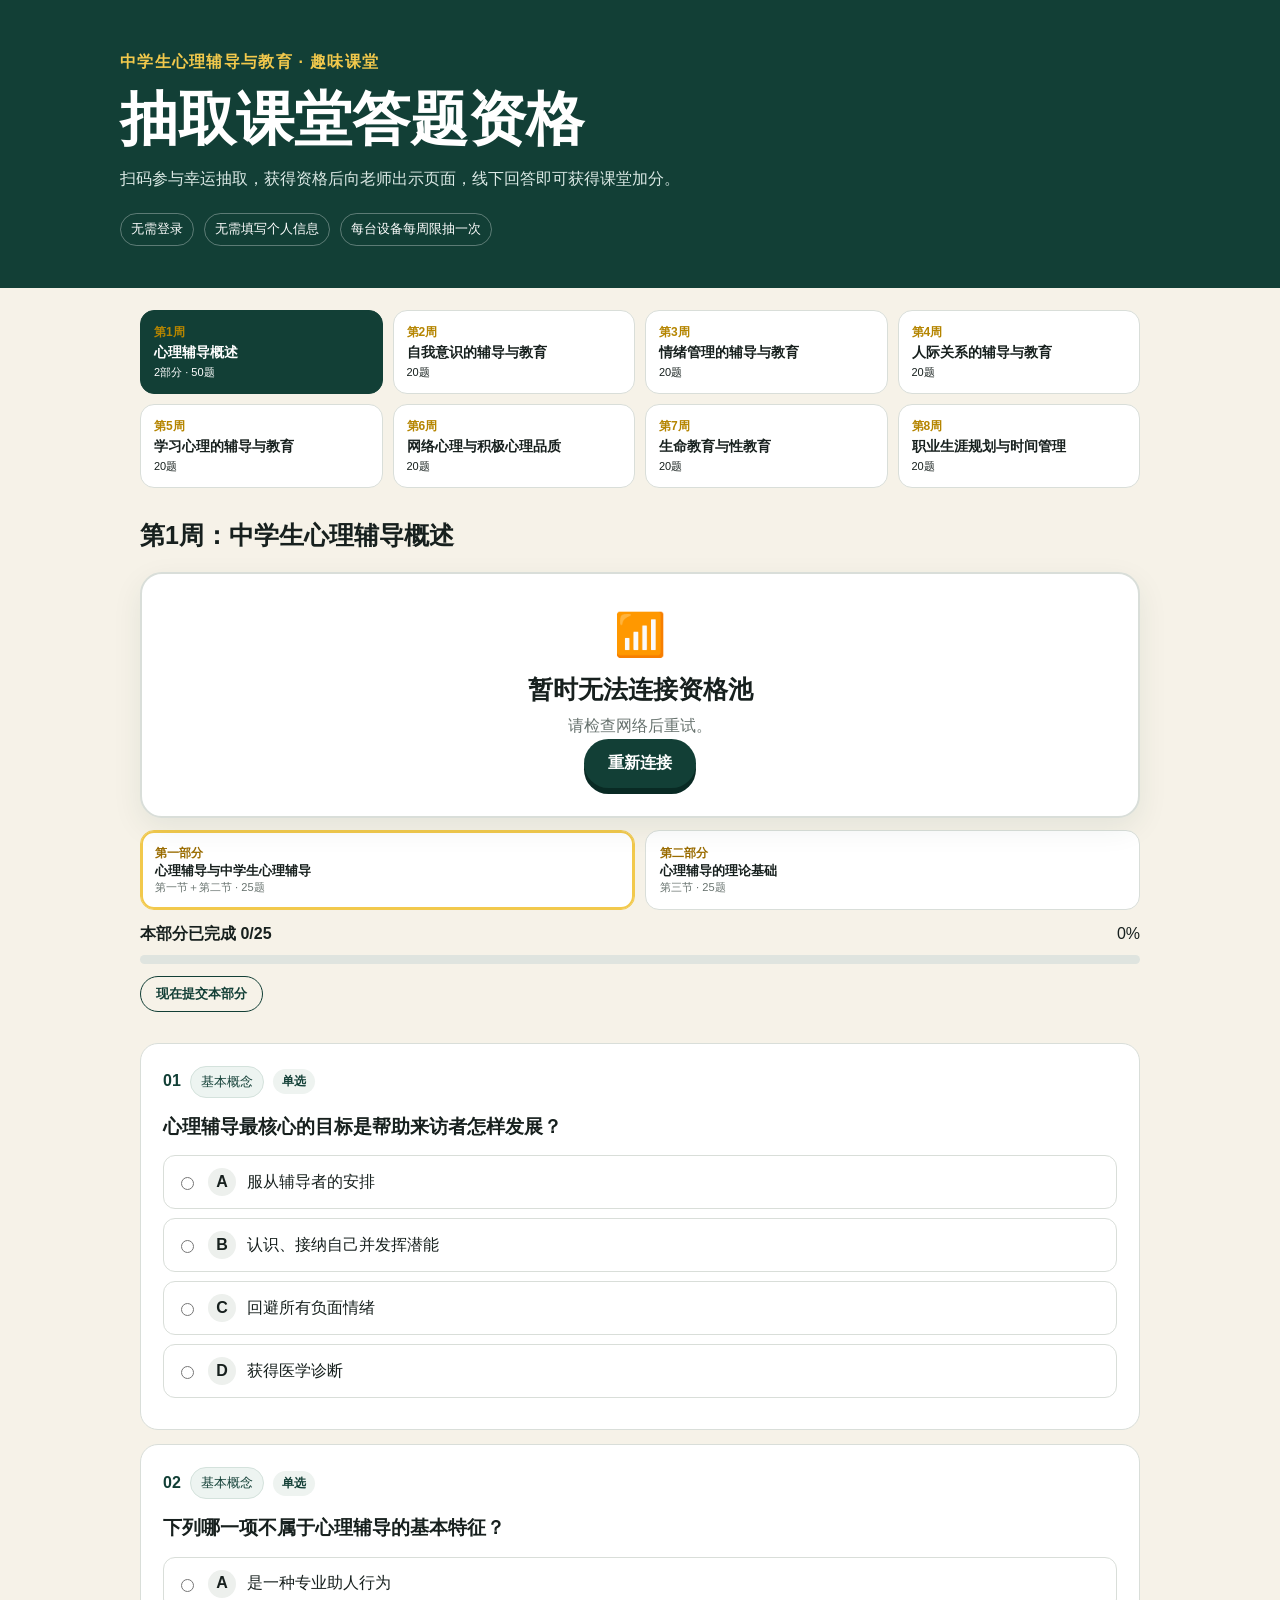
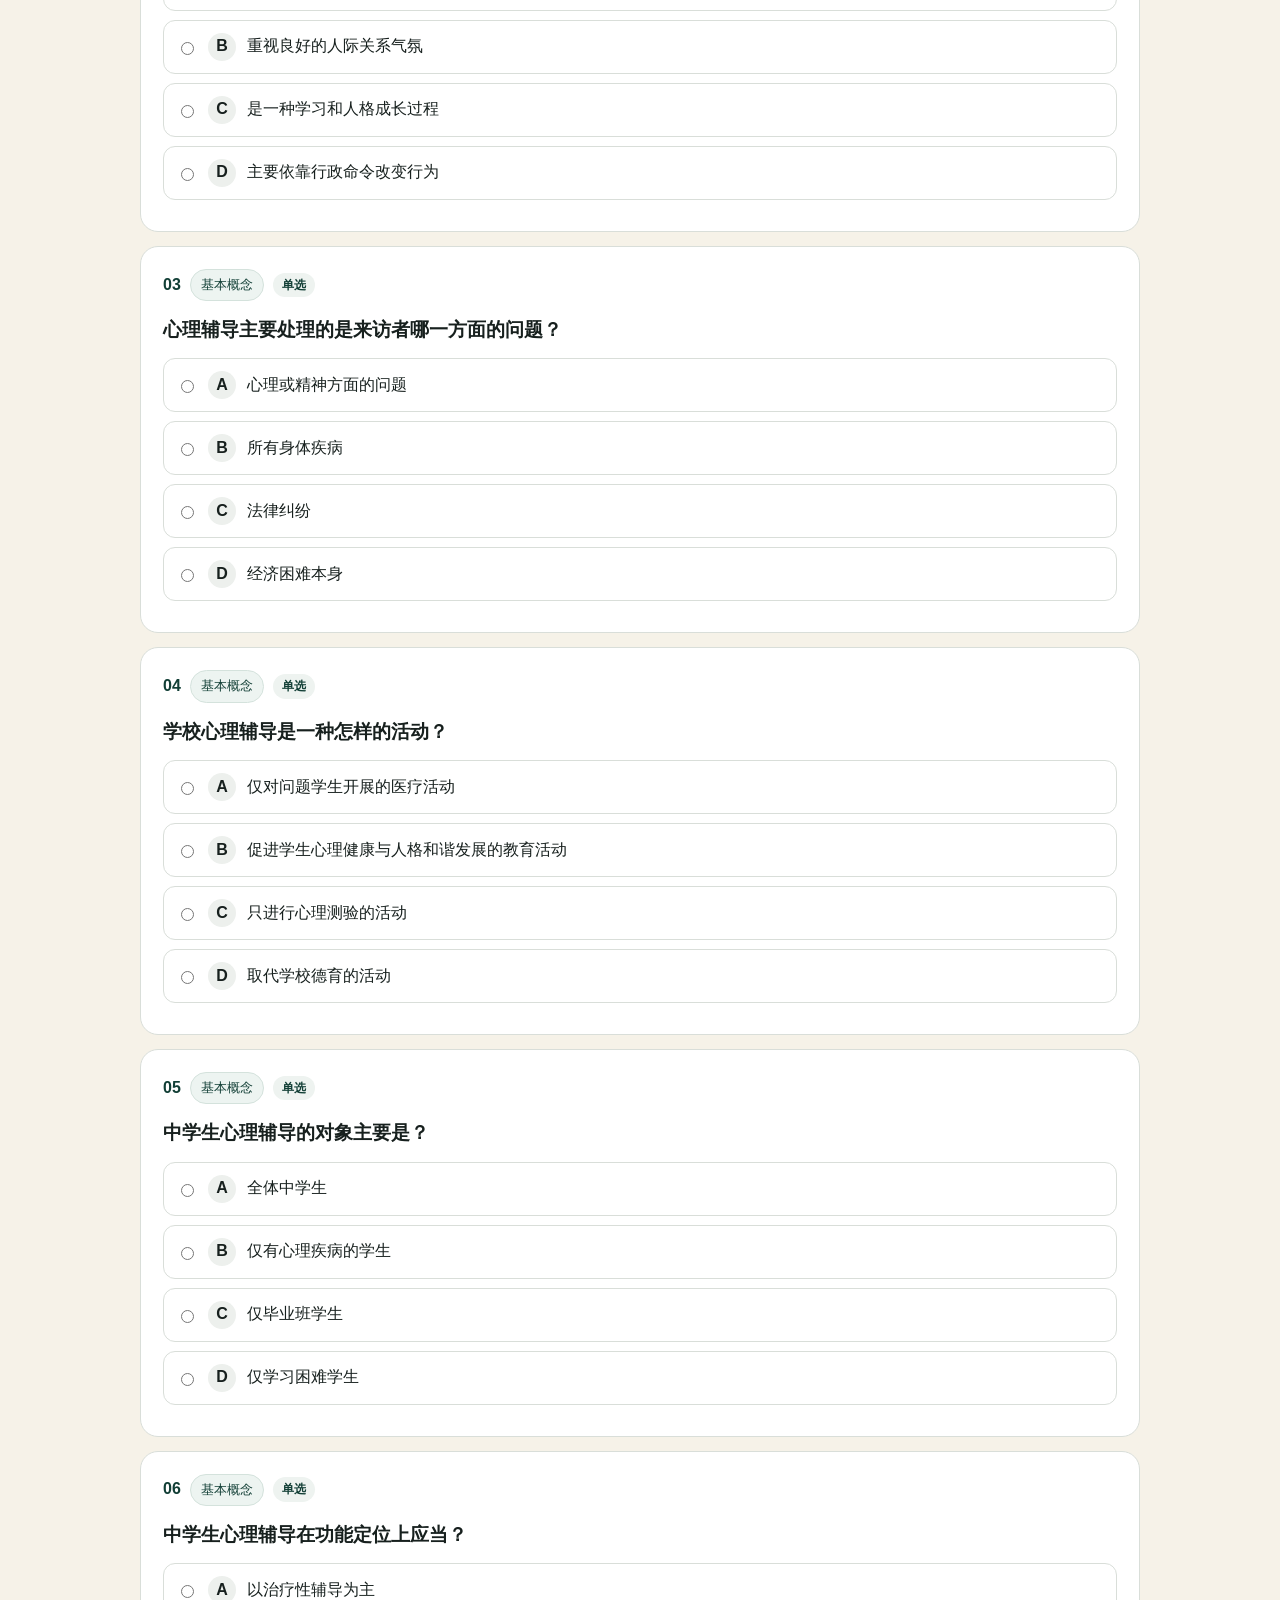
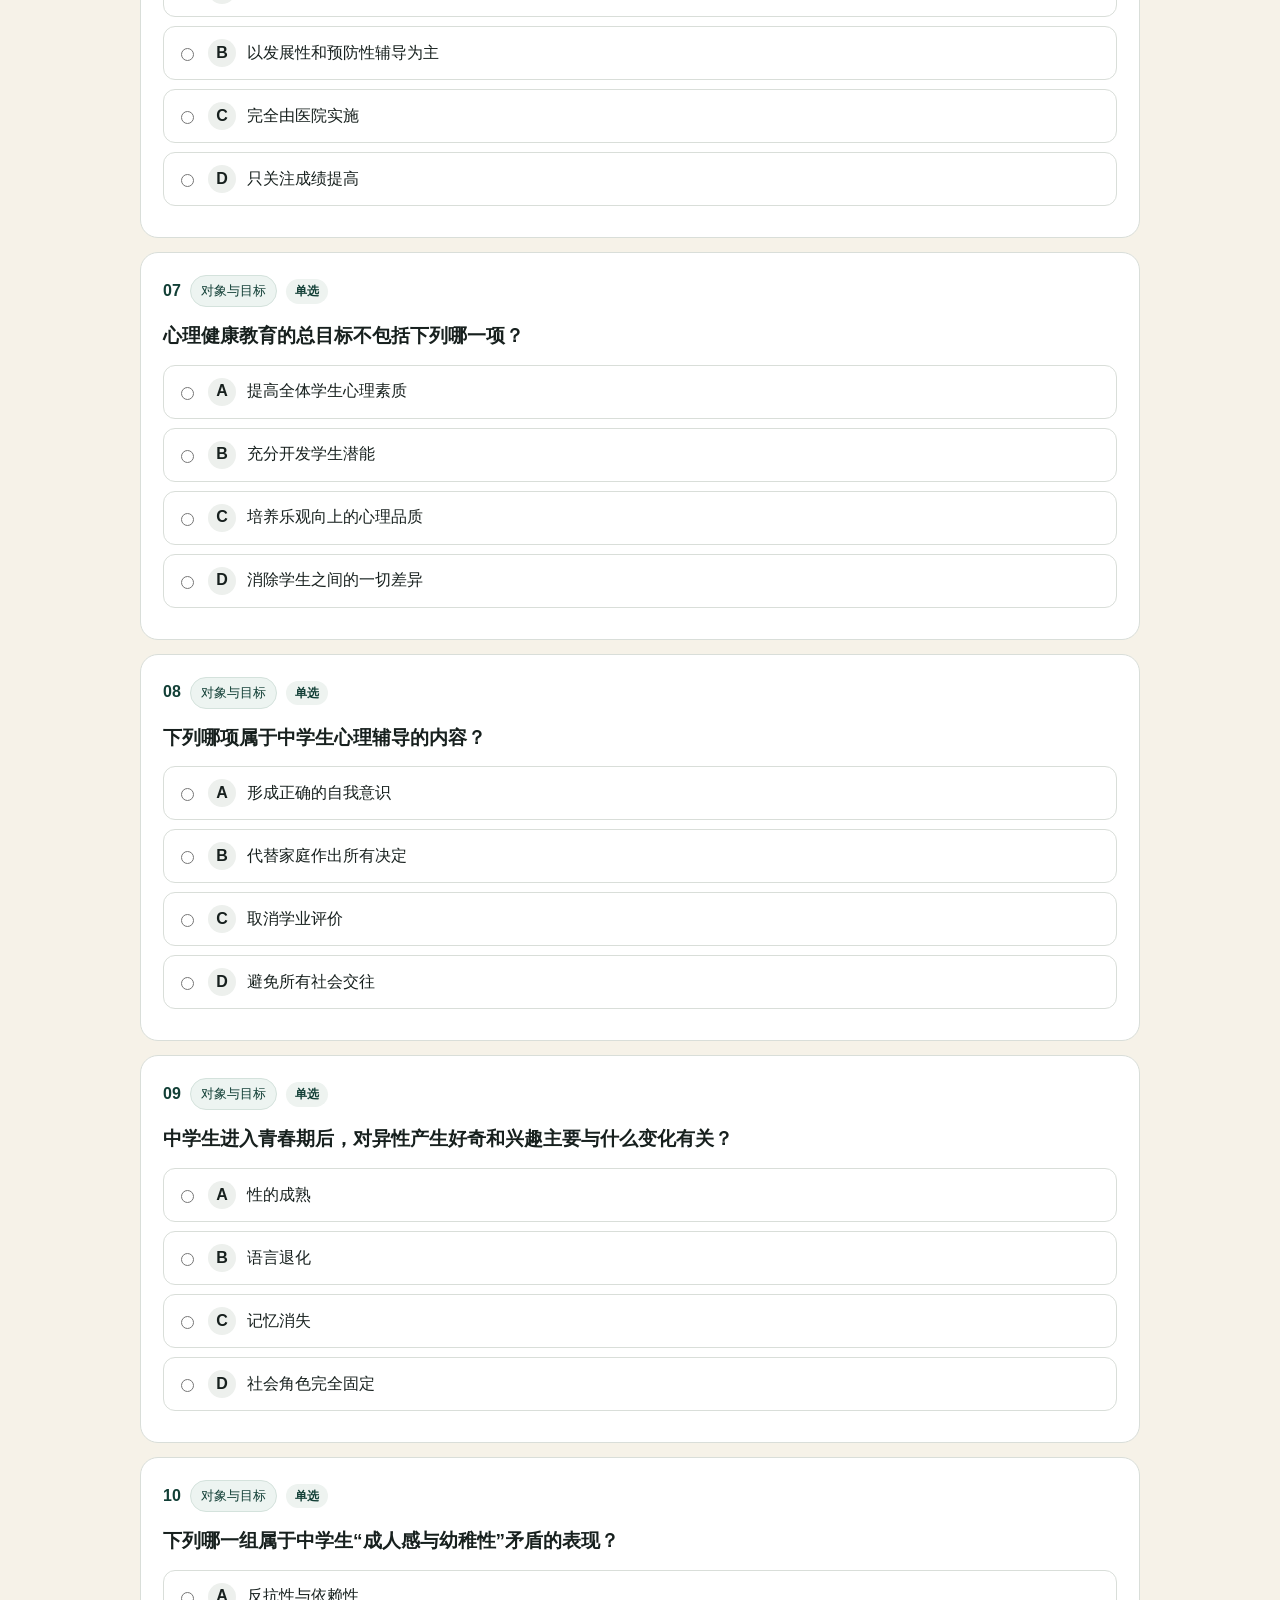
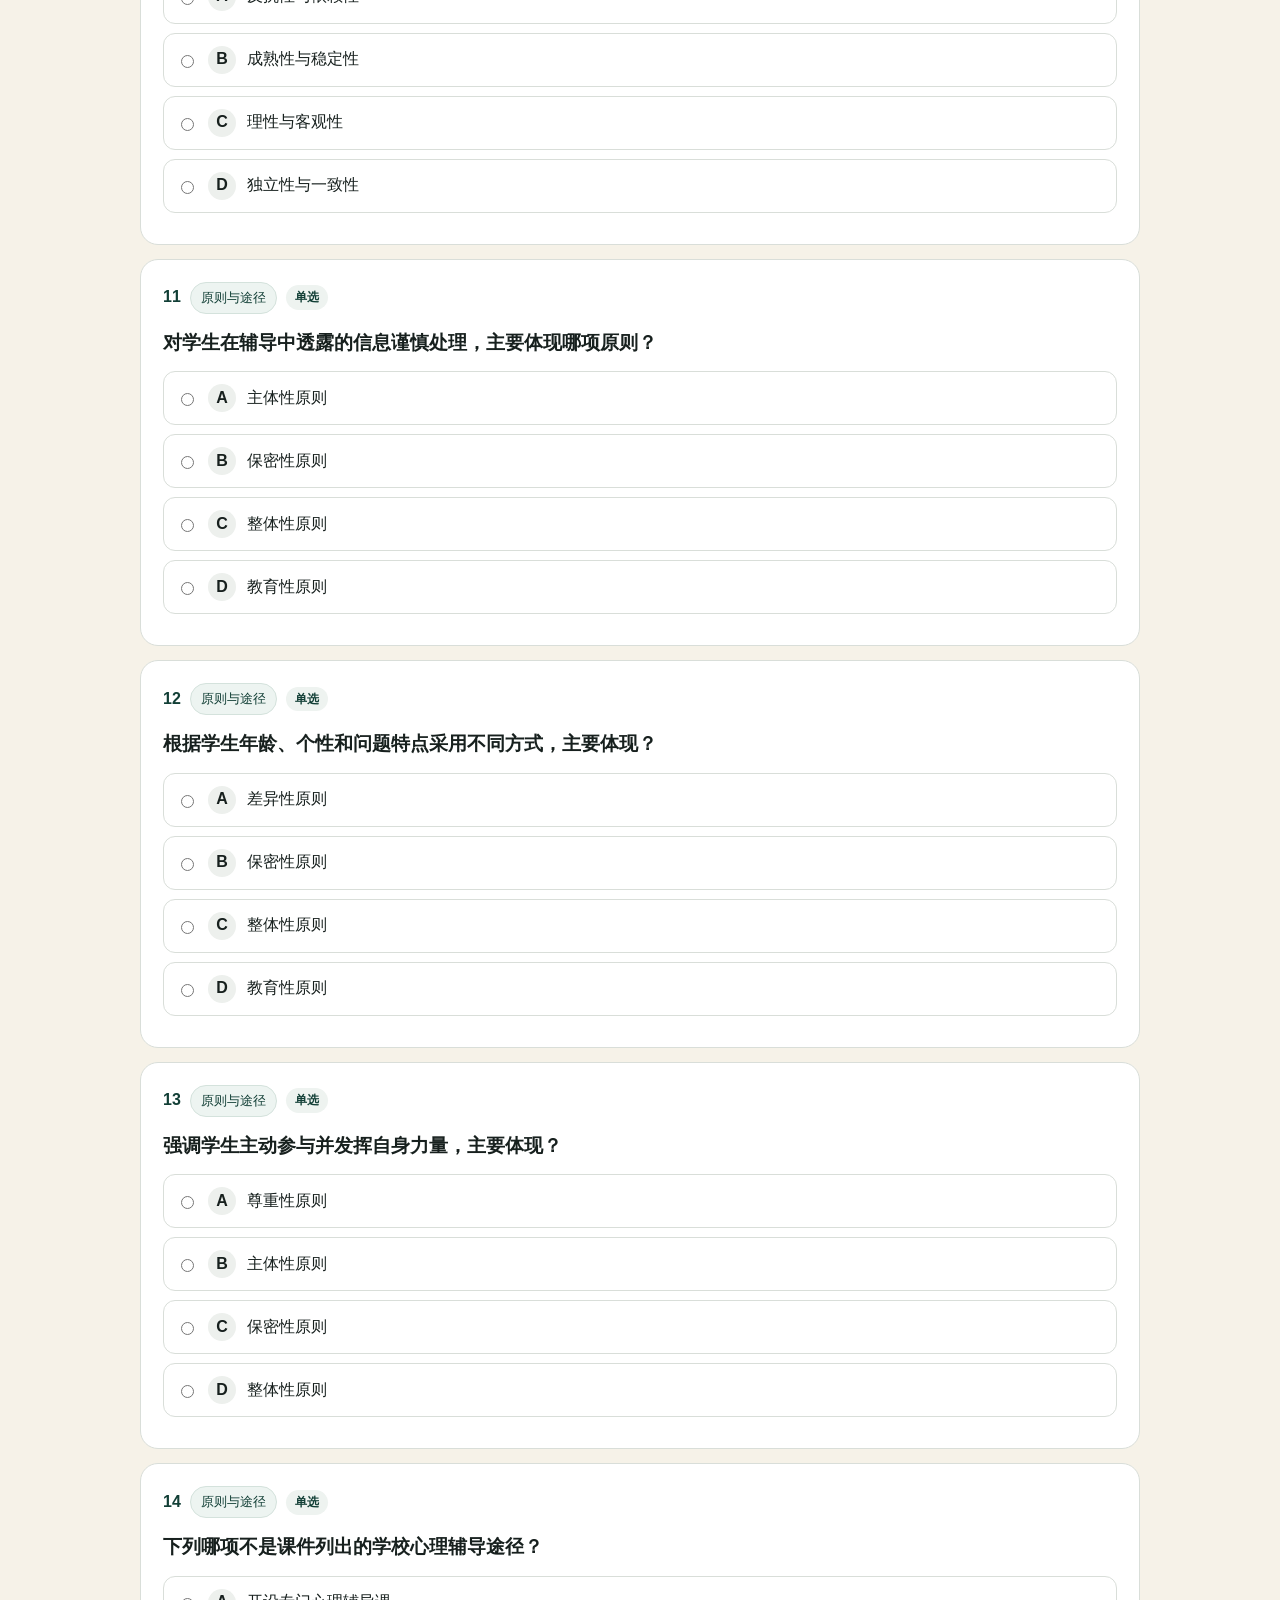
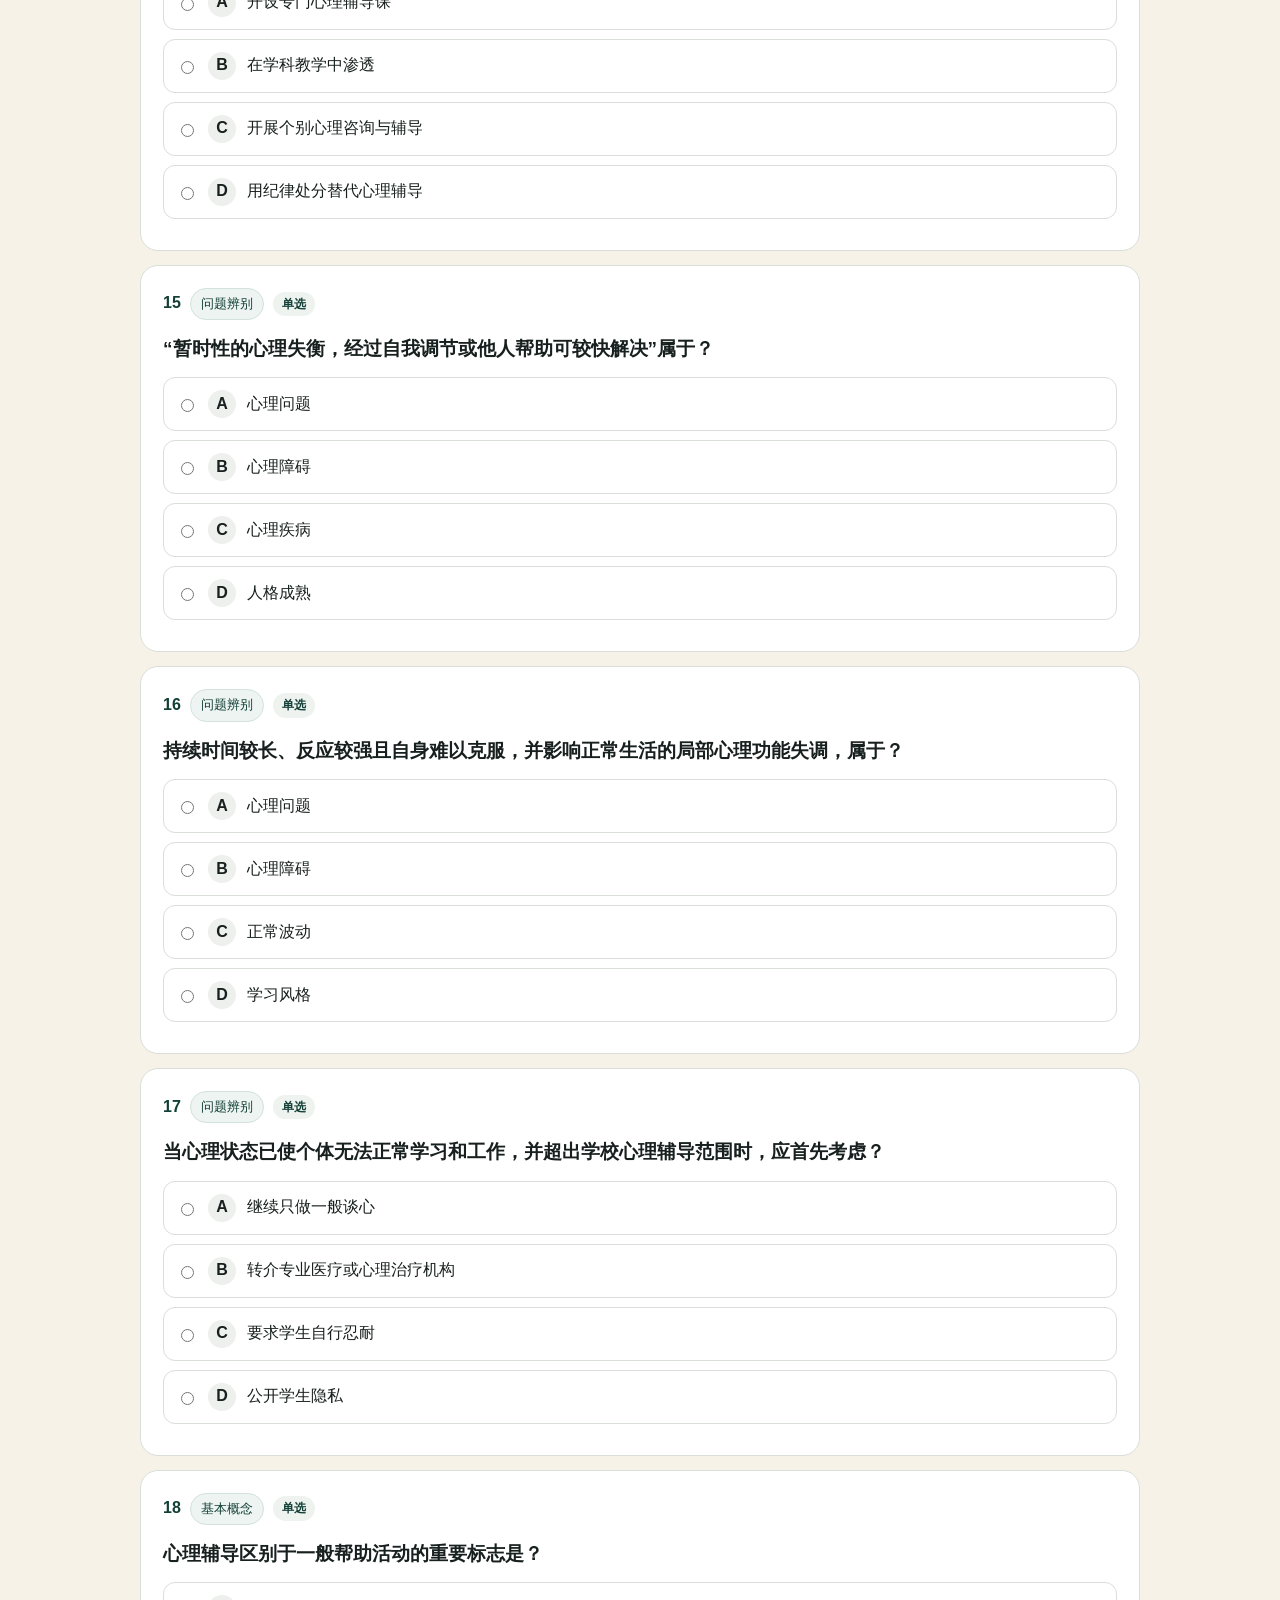
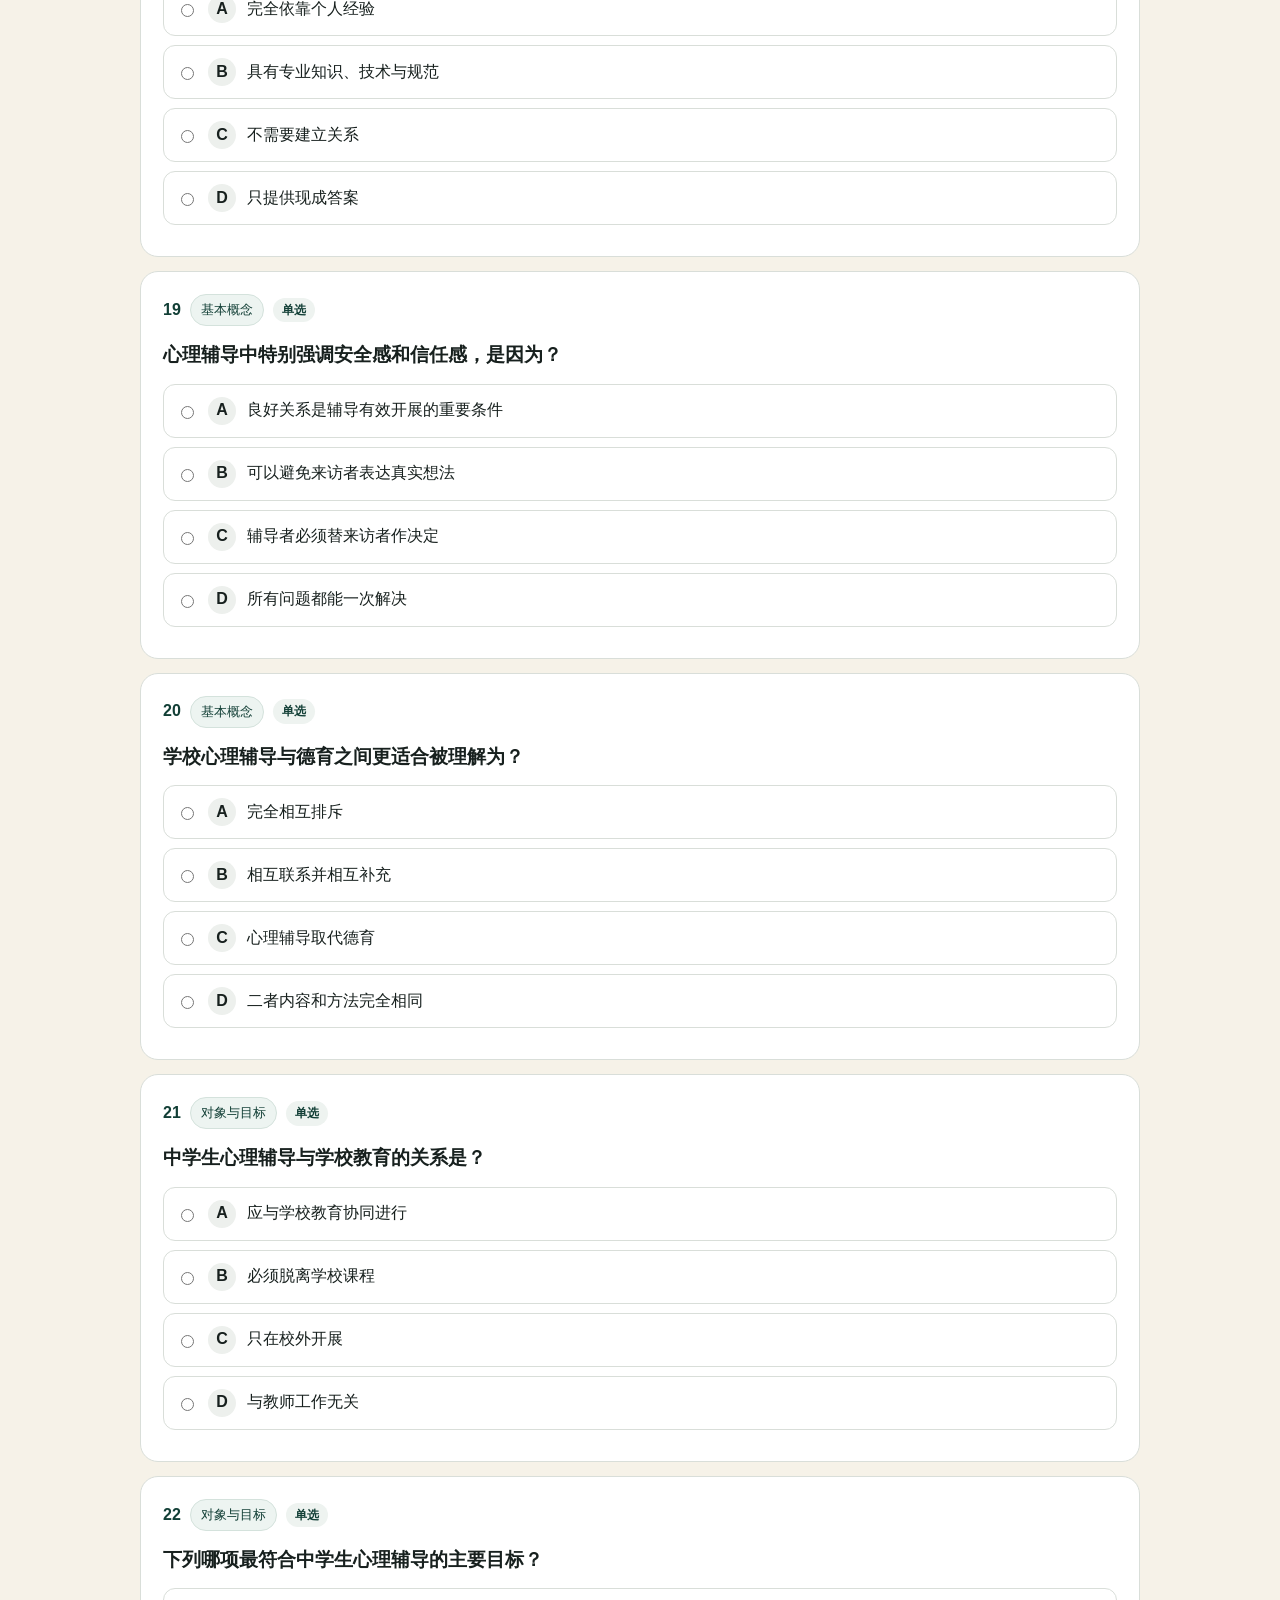
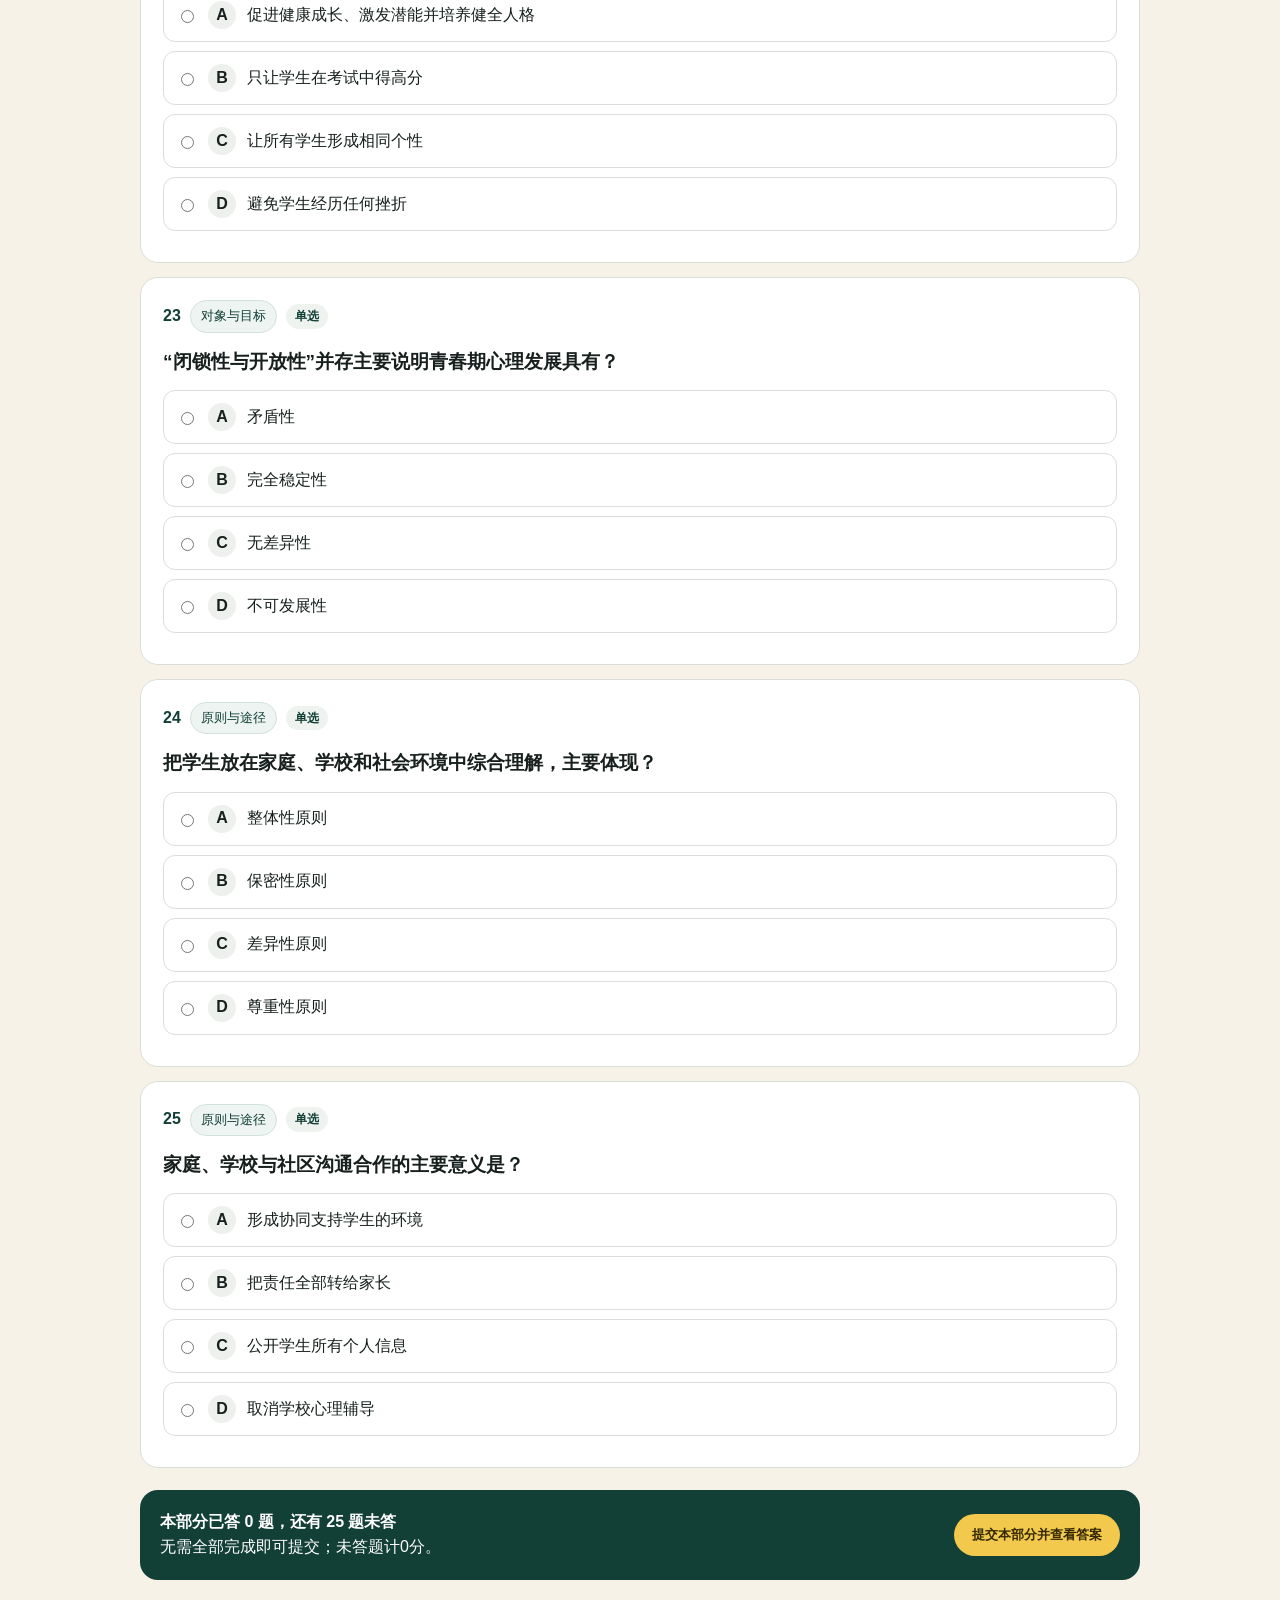
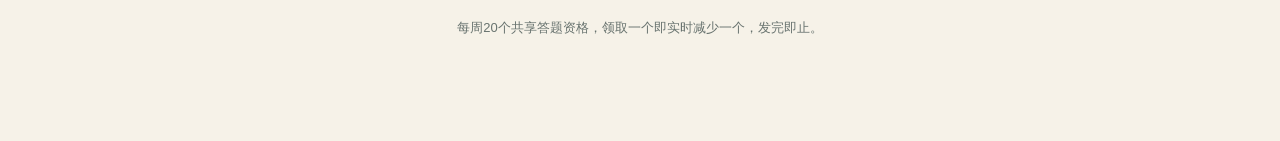
==== commit 70bb0e8c: "Add files via upload" ====
--- a/psychological-counseling-quiz.html
+++ b/psychological-counseling-quiz.html
@@ -1,9 +1,21 @@
-<!doctype html><html lang="zh-CN"><head><meta charset="utf-8"><meta name="viewport" content="width=device-width,initial-scale=1"><title>中学生心理辅导与教育｜8周课堂测验</title><meta name="description" content="8周共190道课堂选择题，每周独立作答并即时查看答案解析"><style>:root{--green:#123f36;--cream:#f6f2e8;--yellow:#f2c94c;--ink:#17201e;--muted:#68736f;--line:#d9ded9;--red:#b9453f}*{box-sizing:border-box}body{margin:0;background:var(--cream);color:var(--ink);font-family:-apple-system,BlinkMacSystemFont,"Segoe UI","PingFang SC","Microsoft YaHei",sans-serif;line-height:1.55}.hero{background:var(--green);color:#fff;padding:50px 20px 42px}.hero-inner,main,.part-nav,.progress-wrap,.week-heading{max-width:1040px;margin:auto}.eyebrow{color:var(--yellow);font-weight:700;letter-spacing:.08em}h1{font-size:clamp(34px,7vw,58px);line-height:1.1;margin:12px 0}.hero-copy{color:#dbe9e5}.meta-row{display:flex;gap:10px;flex-wrap:wrap;margin-top:22px}.meta-row span,.tag{font-size:13px;border:1px solid #ffffff50;border-radius:999px;padding:5px 10px}.part-nav{display:grid;grid-template-columns:repeat(4,1fr);gap:10px;padding:22px 20px 10px}.part-nav button{border:1px solid var(--line);border-radius:14px;background:#fff;padding:13px;text-align:left;color:var(--ink);cursor:pointer}.part-nav button.active{background:var(--green);color:#fff;border-color:var(--green)}.part-nav span,.part-nav strong,.part-nav small{display:block}.part-nav span{color:#b58500;font-weight:800;font-size:12px}.part-nav strong{margin:3px 0;font-size:14px}.part-nav small{font-size:11px}.week-heading{padding:18px 20px 0}.week-heading h2{font-size:25px;margin:0}.progress-wrap{padding:12px 20px}.prow{display:flex;justify-content:space-between}.track{height:9px;background:#dfe4df;border-radius:9px;overflow:hidden;margin-top:8px}.bar{height:100%;background:var(--yellow);transition:.25s}main{padding:5px 20px 40px}.result{margin:10px 0 20px;padding:22px;background:#e3f0eb;border:1px solid #b5d5c8;border-radius:18px}.result>strong{font-size:36px;color:var(--green)}.card{background:#fff;border:1px solid var(--line);border-radius:18px;padding:22px;margin:14px 0;scroll-margin:20px}.card.missing{border:2px solid var(--yellow)}.top{display:flex;gap:9px;align-items:center}.num{font-weight:900;color:var(--green)}.tag{background:#edf4f1;border-color:#d4e2dc;color:var(--green)}h2{font-size:19px;margin:14px 0}.option{display:flex;align-items:center;gap:11px;border:1px solid var(--line);border-radius:12px;padding:12px;margin:9px 0;cursor:pointer}.option:has(input:checked){border-color:var(--green);background:#eef5f2}.option.correct{border-color:#3b8a68;background:#e7f5ed}.option.wrong{border-color:var(--red);background:#fae9e8}.letter{display:grid;place-items:center;min-width:28px;height:28px;border-radius:50%;background:#edf0ed;font-weight:800}.status{margin-left:auto;font-size:12px;font-weight:700}.explain{margin-top:14px;border-left:4px solid var(--yellow);padding:10px 14px;background:#fff9e5}.missingText{color:#a36d00;font-size:13px}.submit{display:flex;justify-content:space-between;align-items:center;gap:16px;background:var(--green);color:#fff;border-radius:18px;padding:20px;margin-top:22px}.primary,.secondary{border:0;border-radius:999px;padding:12px 18px;font-weight:800;cursor:pointer}.primary{background:var(--yellow);color:#332800}.secondary{background:#fff;color:var(--green);margin-left:14px}footer{text-align:center;padding:25px 20px 50px;color:var(--muted);font-size:13px}@media(max-width:800px){.part-nav{grid-template-columns:repeat(2,1fr)}}@media(max-width:520px){.part-nav{grid-template-columns:1fr}.submit{display:block}.primary{width:100%;margin-top:14px}.secondary{display:block;margin:12px 0 0}}
+<!doctype html><html lang="zh-CN"><head><meta charset="utf-8"><meta name="viewport" content="width=device-width,initial-scale=1"><title>中学生心理辅导与教育｜8周课堂测验</title><meta name="description" content="8周课堂答题资格抽取与课程测验"><style>:root{--green:#123f36;--cream:#f6f2e8;--yellow:#f2c94c;--ink:#17201e;--muted:#68736f;--line:#d9ded9;--red:#b9453f}*{box-sizing:border-box}body{margin:0;background:var(--cream);color:var(--ink);font-family:-apple-system,BlinkMacSystemFont,"Segoe UI","PingFang SC","Microsoft YaHei",sans-serif;line-height:1.55}.hero{background:var(--green);color:#fff;padding:50px 20px 42px}.hero-inner,main,.part-nav,.progress-wrap,.week-heading{max-width:1040px;margin:auto}.eyebrow{color:var(--yellow);font-weight:700;letter-spacing:.08em}h1{font-size:clamp(34px,7vw,58px);line-height:1.1;margin:12px 0}.hero-copy{color:#dbe9e5}.meta-row{display:flex;gap:10px;flex-wrap:wrap;margin-top:22px}.meta-row span,.tag{font-size:13px;border:1px solid #ffffff50;border-radius:999px;padding:5px 10px}.part-nav{display:grid;grid-template-columns:repeat(4,1fr);gap:10px;padding:22px 20px 10px}.part-nav button{border:1px solid var(--line);border-radius:14px;background:#fff;padding:13px;text-align:left;color:var(--ink);cursor:pointer}.part-nav button.active{background:var(--green);color:#fff;border-color:var(--green)}.part-nav span,.part-nav strong,.part-nav small{display:block}.part-nav span{color:#b58500;font-weight:800;font-size:12px}.part-nav strong{margin:3px 0;font-size:14px}.part-nav small{font-size:11px}.week-heading{padding:18px 20px 0}.week-heading h2{font-size:25px;margin:0}.progress-wrap{padding:12px 20px}.prow{display:flex;justify-content:space-between}.track{height:9px;background:#dfe4df;border-radius:9px;overflow:hidden;margin-top:8px}.bar{height:100%;background:var(--yellow);transition:.25s}main{padding:5px 20px 40px}.result{margin:10px 0 20px;padding:22px;background:#e3f0eb;border:1px solid #b5d5c8;border-radius:18px}.result>strong{font-size:36px;color:var(--green)}.card{background:#fff;border:1px solid var(--line);border-radius:18px;padding:22px;margin:14px 0;scroll-margin:20px}.card.missing{border:2px solid var(--yellow)}.top{display:flex;gap:9px;align-items:center}.num{font-weight:900;color:var(--green)}.tag{background:#edf4f1;border-color:#d4e2dc;color:var(--green)}h2{font-size:19px;margin:14px 0}.option{display:flex;align-items:center;gap:11px;border:1px solid var(--line);border-radius:12px;padding:12px;margin:9px 0;cursor:pointer}.option:has(input:checked){border-color:var(--green);background:#eef5f2}.option.correct{border-color:#3b8a68;background:#e7f5ed}.option.wrong{border-color:var(--red);background:#fae9e8}.letter{display:grid;place-items:center;min-width:28px;height:28px;border-radius:50%;background:#edf0ed;font-weight:800}.status{margin-left:auto;font-size:12px;font-weight:700}.explain{margin-top:14px;border-left:4px solid var(--yellow);padding:10px 14px;background:#fff9e5}.missingText{color:#a36d00;font-size:13px}.submit{display:flex;justify-content:space-between;align-items:center;gap:16px;background:var(--green);color:#fff;border-radius:18px;padding:20px;margin-top:22px}.primary,.secondary{border:0;border-radius:999px;padding:12px 18px;font-weight:800;cursor:pointer}.primary{background:var(--yellow);color:#332800}.secondary{background:#fff;color:var(--green);margin-left:14px}footer{text-align:center;padding:25px 20px 50px;color:var(--muted);font-size:13px}@media(max-width:800px){.part-nav{grid-template-columns:repeat(2,1fr)}}@media(max-width:520px){.part-nav{grid-template-columns:1fr}.submit{display:block}.primary{width:100%;margin-top:14px}.secondary{display:block;margin:12px 0 0}}
 .subnav{max-width:1040px;margin:12px auto 0;padding:0 20px;display:grid;grid-template-columns:1fr 1fr;gap:10px}.subnav:empty{display:none}.subnav button{padding:14px;border:1px solid var(--line);border-radius:14px;background:#fff;color:var(--ink);text-align:left;cursor:pointer}.subnav button.active{border-color:var(--yellow);box-shadow:inset 0 0 0 2px var(--yellow)}.subnav span,.subnav strong,.subnav small{display:block}.subnav span{font-size:12px;color:#9a6c00;font-weight:800}.subnav small{color:var(--muted)}@media(max-width:520px){.subnav{grid-template-columns:1fr}}
 .type-tag,.mistake-tag{font-size:12px;font-weight:800;padding:3px 9px;border-radius:999px}.type-tag{background:#eef3f0;color:var(--green)}.mistake-tag{background:#fae9e8;color:var(--red)}.next-button{border:1px solid var(--green);border-radius:999px;background:var(--green);color:#fff;padding:10px 18px;font-weight:800;cursor:pointer;margin-top:8px}
 .early-submit{margin-top:12px;border:1px solid var(--green);border-radius:999px;background:transparent;color:var(--green);padding:8px 15px;font-weight:800;cursor:pointer}
-</style></head><body><header class="hero"><div class="hero-inner"><div class="eyebrow">中学生心理辅导与教育 · 课程测验</div><h1>8周课堂选择题</h1><p class="hero-copy">共190道题 · 第1周50题，其余每周20题 · 可提前提交并查看解析</p><div class="meta-row"><span>第1周分两部分</span><span>第2—8周：15单选＋2判断＋3多选</span><span>每题1分</span></div></div></header><nav class="part-nav" id="nav"></nav><div class="week-heading"><h2 id="weekTitle"></h2></div><nav class="subnav" id="subnav"></nav><div class="progress-wrap" id="progress"></div><main><section id="result"></section><section class="quiz" id="quiz"></section><section id="submit"></section><footer><p>本测验依据课程课件编制，仅用于课堂学习与复习。</p></footer></main><script>const weeks=[{"title":"第1周：中学生心理辅导概述","shortTitle":"心理辅导概述","questions":[{"section":"基本概念","stem":"心理辅导最核心的目标是帮助来访者怎样发展？","options":["服从辅导者的安排","认识、接纳自己并发挥潜能","回避所有负面情绪","获得医学诊断"],"answer":1,"explanation":"心理辅导强调协助来访者认识、接纳和欣赏自己，克服成长障碍并发挥个人潜能。"},{"section":"基本概念","stem":"下列哪一项不属于心理辅导的基本特征？","options":["是一种专业助人行为","重视良好的人际关系气氛","是一种学习和人格成长过程","主要依靠行政命令改变行为"],"answer":3,"explanation":"心理辅导依靠专业关系和心理学技术，不是依靠行政命令。"},{"section":"基本概念","stem":"心理辅导主要处理的是来访者哪一方面的问题？","options":["心理或精神方面的问题","所有身体疾病","法律纠纷","经济困难本身"],"answer":0,"explanation":"课件强调，心理辅导主要解决来访者心理或精神方面存在的问题。"},{"section":"基本概念","stem":"学校心理辅导是一种怎样的活动？","options":["仅对问题学生开展的医疗活动","促进学生心理健康与人格和谐发展的教育活动","只进行心理测验的活动","取代学校德育的活动"],"answer":1,"explanation":"学校心理辅导综合运用多学科理论和多种形式，帮助学生自我认识、自我接纳和自我调节。"},{"section":"基本概念","stem":"中学生心理辅导的对象主要是？","options":["全体中学生","仅有心理疾病的学生","仅毕业班学生","仅学习困难学生"],"answer":0,"explanation":"中学生心理辅导面向全体中学生，以发展性和预防性辅导为主。"},{"section":"基本概念","stem":"中学生心理辅导在功能定位上应当？","options":["以治疗性辅导为主","以发展性和预防性辅导为主","完全由医院实施","只关注成绩提高"],"answer":1,"explanation":"课件明确提出以发展性和预防性辅导为主，治疗性辅导为辅。"},{"section":"对象与目标","stem":"心理健康教育的总目标不包括下列哪一项？","options":["提高全体学生心理素质","充分开发学生潜能","培养乐观向上的心理品质","消除学生之间的一切差异"],"answer":3,"explanation":"心理健康教育尊重个体差异，并不以消除差异为目标。"},{"section":"对象与目标","stem":"下列哪项属于中学生心理辅导的内容？","options":["形成正确的自我意识","代替家庭作出所有决定","取消学业评价","避免所有社会交往"],"answer":0,"explanation":"课件列出的内容包括正确自我意识、社会适应、社会交往和学业能力。"},{"section":"对象与目标","stem":"中学生进入青春期后，对异性产生好奇和兴趣主要与什么变化有关？","options":["性的成熟","语言退化","记忆消失","社会角色完全固定"],"answer":0,"explanation":"青春期性的成熟会使中学生对异性产生好奇和兴趣。"},{"section":"对象与目标","stem":"下列哪一组属于中学生“成人感与幼稚性”矛盾的表现？","options":["反抗性与依赖性","成熟性与稳定性","理性与客观性","独立性与一致性"],"answer":0,"explanation":"课件列出反抗与依赖、闭锁与开放、勇敢与懦弱、高傲与自卑等矛盾。"},{"section":"原则与途径","stem":"对学生在辅导中透露的信息谨慎处理，主要体现哪项原则？","options":["主体性原则","保密性原则","整体性原则","教育性原则"],"answer":1,"explanation":"保密性原则要求妥善保护辅导信息，但涉及伤害风险等情况时需按专业规范处理。"},{"section":"原则与途径","stem":"根据学生年龄、个性和问题特点采用不同方式，主要体现？","options":["差异性原则","保密性原则","整体性原则","教育性原则"],"answer":0,"explanation":"差异性原则要求尊重个体差异，采用适合具体学生的辅导方法。"},{"section":"原则与途径","stem":"强调学生主动参与并发挥自身力量，主要体现？","options":["尊重性原则","主体性原则","保密性原则","整体性原则"],"answer":1,"explanation":"主体性原则强调学生是自我成长和改变的主体。"},{"section":"原则与途径","stem":"下列哪项不是课件列出的学校心理辅导途径？","options":["开设专门心理辅导课","在学科教学中渗透","开展个别心理咨询与辅导","用纪律处分替代心理辅导"],"answer":3,"explanation":"心理辅导可通过课程、学科渗透、个别辅导及家校社沟通开展，不能被纪律处分替代。"},{"section":"问题辨别","stem":"“暂时性的心理失衡，经过自我调节或他人帮助可较快解决”属于？","options":["心理问题","心理障碍","心理疾病","人格成熟"],"answer":0,"explanation":"这是课件对一般心理问题的界定。"},{"section":"问题辨别","stem":"持续时间较长、反应较强且自身难以克服，并影响正常生活的局部心理功能失调，属于？","options":["心理问题","心理障碍","正常波动","学习风格"],"answer":1,"explanation":"这是心理障碍的主要特征，需要更专业的评估与帮助。"},{"section":"问题辨别","stem":"当心理状态已使个体无法正常学习和工作，并超出学校心理辅导范围时，应首先考虑？","options":["继续只做一般谈心","转介专业医疗或心理治疗机构","要求学生自行忍耐","公开学生隐私"],"answer":1,"explanation":"严重且持续的心理疾病超出一般心理辅导范围，应及时进行专业转介。"},{"section":"基本概念","stem":"心理辅导区别于一般帮助活动的重要标志是？","options":["完全依靠个人经验","具有专业知识、技术与规范","不需要建立关系","只提供现成答案"],"answer":1,"explanation":"心理辅导是一种专业助人行为，需要运用心理学知识、技术并遵循专业规范。"},{"section":"基本概念","stem":"心理辅导中特别强调安全感和信任感，是因为？","options":["良好关系是辅导有效开展的重要条件","可以避免来访者表达真实想法","辅导者必须替来访者作决定","所有问题都能一次解决"],"answer":0,"explanation":"良好的辅导关系能够帮助来访者形成安全感和信任感，从而进行真实、开放的交流。"},{"section":"基本概念","stem":"学校心理辅导与德育之间更适合被理解为？","options":["完全相互排斥","相互联系并相互补充","心理辅导取代德育","二者内容和方法完全相同"],"answer":1,"explanation":"学校心理辅导与德育既有区别，也相互联系、相互补充。"},{"section":"对象与目标","stem":"中学生心理辅导与学校教育的关系是？","options":["应与学校教育协同进行","必须脱离学校课程","只在校外开展","与教师工作无关"],"answer":0,"explanation":"课件强调中学生心理辅导应当与学校教育协同进行。"},{"section":"对象与目标","stem":"下列哪项最符合中学生心理辅导的主要目标？","options":["促进健康成长、激发潜能并培养健全人格","只让学生在考试中得高分","让所有学生形成相同个性","避免学生经历任何挫折"],"answer":0,"explanation":"中学生心理辅导关注健康成长、学业能力、自我潜能与健全人格。"},{"section":"对象与目标","stem":"“闭锁性与开放性”并存主要说明青春期心理发展具有？","options":["矛盾性","完全稳定性","无差异性","不可发展性"],"answer":0,"explanation":"青春期成人感与幼稚性并存，常表现出多组相互矛盾的心理特点。"},{"section":"原则与途径","stem":"把学生放在家庭、学校和社会环境中综合理解，主要体现？","options":["整体性原则","保密性原则","差异性原则","尊重性原则"],"answer":0,"explanation":"整体性原则要求从个体及其所处环境的相互联系中理解和帮助学生。"},{"section":"原则与途径","stem":"家庭、学校与社区沟通合作的主要意义是？","options":["形成协同支持学生的环境","把责任全部转给家长","公开学生所有个人信息","取消学校心理辅导"],"answer":0,"explanation":"家校社沟通有助于整合资源，为学生建立连续、协调的支持环境。"},{"section":"精神分析","stem":"弗洛伊德人格结构中，遵循“快乐原则”的是？","options":["本我","自我","超我","现实我"],"answer":0,"explanation":"本我由原始本能组成，追求当前需要的即时满足，遵循快乐原则。"},{"section":"精神分析","stem":"在人格结构中协调本我、超我与现实要求的是？","options":["本我","自我","超我","潜意识"],"answer":1,"explanation":"自我由本我分化而来，依据现实原则进行协调。"},{"section":"精神分析","stem":"监督、批判和约束自身行为，并遵循“道德原则”的是？","options":["本我","自我","超我","前意识"],"answer":2,"explanation":"超我是人格中的理想与道德部分。"},{"section":"精神分析","stem":"弗洛伊德人格发展阶段中，0—1.5岁大致属于？","options":["口唇期","肛门期","性器期","潜伏期"],"answer":0,"explanation":"口唇期约为0—1.5岁，满足主要通过口腔活动获得。"},{"section":"精神分析","stem":"儿童兴趣由身体和父母转向周围事物、同性团体更突出，大致属于？","options":["口唇期","肛门期","潜伏期","生殖期"],"answer":2,"explanation":"潜伏期约为6—12岁，原始欲力相对处于潜伏状态。"},{"section":"精神分析","stem":"下列哪项属于课件所列的积极防卫机制？","options":["投射","潜抑","升华","反向"],"answer":2,"explanation":"升华、补偿、幽默、利他和仿同被列为积极防卫机制。"},{"section":"精神分析","stem":"把自己不能接受的欲望或特点归因于别人，属于哪种防卫机制？","options":["投射","升华","幽默","利他"],"answer":0,"explanation":"投射是把自身难以接受的冲动、想法或特点归到他人身上。"},{"section":"精神分析","stem":"鼓励来访者说出浮现在脑海中的任何想法，以发现无意识冲突的方法是？","options":["自由联想","系统脱敏","代币疗法","理性抗辩"],"answer":0,"explanation":"自由联想通过不加筛选地表达联想内容来探索无意识冲突。"},{"section":"精神分析","stem":"精神分析认为，通过分析梦的象征内容可以探索？","options":["被压抑的欲望与冲突","操作性条件反射","课堂强化计划","社会学习过程"],"answer":0,"explanation":"释梦被用于探索梦中象征内容与被压抑欲望、冲突之间的联系。"},{"section":"发展理论","stem":"埃里克森认为，青少年期最主要的发展矛盾是？","options":["信任对不信任","自主对羞怯","角色同一性对角色混乱","繁衍对停滞"],"answer":2,"explanation":"12—18岁左右的核心任务是形成角色同一性，回答“我是谁”等问题。"},{"section":"行为主义","stem":"“狗的条件反射实验”主要体现哪种学习理论？","options":["经典条件反射","操作性条件作用","观察学习","顿悟学习"],"answer":0,"explanation":"巴甫洛夫的实验是经典条件反射的代表。"},{"section":"行为主义","stem":"把强化与有机体发出的操作反应联系起来，属于？","options":["经典条件反射","操作性条件作用","精神分析","来访者中心疗法"],"answer":1,"explanation":"斯金纳的操作性条件作用强调行为后果对行为发生概率的影响。"},{"section":"行为主义","stem":"班杜拉社会学习过程首先需要经过？","options":["注意过程","保持过程","动作再现过程","动机过程"],"answer":0,"explanation":"观察学习通常包括注意、保持、动作再现和动机四个过程。"},{"section":"行为主义","stem":"缓慢暴露于焦虑情境，同时用放松反应对抗焦虑，属于？","options":["系统脱敏法","满灌疗法","厌恶疗法","自由联想"],"answer":0,"explanation":"系统脱敏强调分级、渐进暴露，并以放松状态对抗焦虑。"},{"section":"行为主义","stem":"让个体直接、持续接触引起恐惧的情境，直至恐惧减弱，属于？","options":["代币疗法","满灌疗法","释梦","合理情绪疗法"],"answer":1,"explanation":"满灌疗法采用快速、直接暴露方式，应由受过训练的专业人员审慎实施。"},{"section":"行为主义","stem":"个体出现预期良好行为后立即给予奖励，以巩固该行为，属于？","options":["代币疗法","厌恶疗法","催眠","投射"],"answer":0,"explanation":"代币疗法以代币或奖励强化目标行为。"},{"section":"行为主义","stem":"把令人厌恶的刺激与不良行为结合，以建立新的条件反射，属于？","options":["系统脱敏法","厌恶疗法","满灌疗法","自由联想"],"answer":1,"explanation":"厌恶疗法利用条件反射原理削弱不良行为，实际应用须遵循伦理与专业规范。"},{"section":"人本与认知","stem":"罗杰斯来访者中心疗法的核心条件不包括？","options":["共情","真诚","无条件积极关注","对来访者进行强制说服"],"answer":3,"explanation":"人本主义强调共情、真诚和无条件积极关注，而不是强制说服。"},{"section":"人本与认知","stem":"埃利斯认为，导致情绪困扰和异常行为反应的重要原因是？","options":["事件本身必然造成","不合理的认知和信念","所有童年经历","缺少外部惩罚"],"answer":1,"explanation":"理性情绪疗法认为，个体对事件的看法和信念会影响其情绪与行为。"},{"section":"人本与认知","stem":"“一次考试失败就说明我永远不会成功”主要体现哪种不合理信念？","options":["绝对化","过分概括化","合理推断","无条件积极关注"],"answer":1,"explanation":"由一次失败推断整体和未来，是以偏概全、以一概十的过分概括化。"},{"section":"人本与认知","stem":"“如果这次没有得到第一名，一切都彻底完了”主要体现？","options":["糟糕至极","观察学习","升华","主体性"],"answer":0,"explanation":"把可能的不良后果无限严重化，属于“糟糕至极”的思维方式。"},{"section":"人本与认知","stem":"“所有人都必须喜欢我”最突出地表现出哪种不合理信念？","options":["绝对化要求","合理愿望","观察学习","积极关注"],"answer":0,"explanation":"使用“必须”“应该”等僵化要求，体现绝对化的不合理信念。"},{"section":"理论综合","stem":"关于人本主义辅导，下列说法正确的有哪些？（多选）","options":["重视共情和真诚","强调无条件积极关注","以强制说服为核心","尊重来访者的主体性"],"answer":[0,1,3],"explanation":"人本主义辅导重视共情、真诚、无条件积极关注和来访者主体性，不主张强制说服。"},{"section":"理论综合","stem":"关于行为主义及其辅导方法，下列说法正确的有哪些？（多选）","options":["经典条件反射与巴甫洛夫有关","操作性条件作用关注行为后果","系统脱敏通常采用分级、渐进暴露","自由联想是斯金纳提出的行为塑造技术"],"answer":[0,1,2],"explanation":"前三项正确；自由联想属于精神分析方法，不是斯金纳的行为塑造技术。"},{"section":"理论综合","stem":"关于理性情绪疗法，下列说法正确的有哪些？（多选）","options":["信念会影响事件后的情绪反应","可通过质疑检验不合理信念","事件本身必然直接决定一切情绪后果","绝对化要求是一类不合理信念"],"answer":[0,1,3],"explanation":"理性情绪疗法强调信念在事件与情绪后果之间的作用，并通过质疑不合理信念促进改变。"}]},{"title":"第2周：自我意识的辅导与教育","shortTitle":"自我意识的辅导与教育","questions":[{"section":"自我意识","stem":"“自我意识”的意思是什么？","options":["个体对自我及自己与周围环境关系的认知、体验和评价的总和。","包括个体因素、生活环境因素和社会文化因素。","控制能力和反省能力逐渐发展，但仍不完善。","教师应敢于承认错误，以平等、宽容和适度退避促进沟通。"],"answer":0,"explanation":"自我意识：个体对自我及自己与周围环境关系的认知、体验和评价的总和。"},{"section":"自我意识","stem":"“生理自我”的意思是什么？","options":["中学生逐渐能够审视并评价自己的优点与不足。","个体对自己的身体和生理状况等方面的意识。","高估自己的优点和长处，容易盲目乐观并难以容忍自身缺点。","重点提升客观评价能力、社会视角转换技能并鼓励社会实践。"],"answer":1,"explanation":"生理自我：个体对自己的身体和生理状况等方面的意识。"},{"section":"自我意识","stem":"“心理自我”的意思是什么？","options":["中学生渴望独立、尊重和平等，并希望得到父母支持与认可。","低估自己的价值、夸大不足，害怕失败并不敢尝试。","个体对自己的气质、性格、能力、兴趣和行为等心理特征的意识。","不恰当的家庭教育方式可能强化自负、自卑或自我中心。"],"answer":2,"explanation":"心理自我：个体对自己的气质、性格、能力、兴趣和行为等心理特征的意识。"},{"section":"自我意识","stem":"“理想我”的意思是什么？","options":["中学生开始隐藏部分情绪、秘密和内心体验。","常表现为“别人都好，只有我不好”。","以无法控制的条件或不合理对象比较，容易造成自我认识偏差。","个体想要达到的完善自我形象，是其追求的目标。"],"answer":3,"explanation":"理想我：个体想要达到的完善自我形象，是其追求的目标。"},{"section":"自我意识","stem":"“投射我”的意思是什么？","options":["个体想象自己在他人心目中的形象。","控制能力和反省能力逐渐发展，但仍不完善。","可采用认知矫正与行为训练，帮助学生看到价值并积累成功经验。","包括塑造自我、完善自我和超越自我。"],"answer":0,"explanation":"投射我：个体想象自己在他人心目中的形象。"},{"section":"自我意识","stem":"“自我意识的导向作用”的意思是什么？","options":["高估自己的优点和长处，容易盲目乐观并难以容忍自身缺点。","自我认识和理想会为个体行为与发展方向提供指引。","个体为维护自尊，对外界要求采取相反态度和言行的心理状态。","将自我分为公开我、盲目我、秘密我和未知我四部分。"],"answer":1,"explanation":"自我意识的导向作用：自我认识和理想会为个体行为与发展方向提供指引。"},{"section":"自我意识","stem":"“自我意识的归因与内省作用”的意思是什么？","options":["低估自己的价值、夸大不足，害怕失败并不敢尝试。","教师应敢于承认错误，以平等、宽容和适度退避促进沟通。","个体对行为结果寻找原因，并反思自己的心理与行为。","他人知道而自己尚未觉察的自我部分。"],"answer":2,"explanation":"自我意识的归因与内省作用：个体对行为结果寻找原因，并反思自己的心理与行为。"},{"section":"自我意识","stem":"“自我意识的影响因素”的意思是什么？","options":["常表现为“别人都好，只有我不好”。","重点提升客观评价能力、社会视角转换技能并鼓励社会实践。","自己和他人都尚未认识到的潜在自我部分。","包括个体因素、生活环境因素和社会文化因素。"],"answer":3,"explanation":"自我意识的影响因素：包括个体因素、生活环境因素和社会文化因素。"},{"section":"自我意识","stem":"“自我评价的批判性”的意思是什么？","options":["中学生逐渐能够审视并评价自己的优点与不足。","可采用认知矫正与行为训练，帮助学生看到价值并积累成功经验。","不恰当的家庭教育方式可能强化自负、自卑或自我中心。","主动听取他人的真实反馈有助于减少盲目自我。"],"answer":0,"explanation":"自我评价的批判性：中学生逐渐能够审视并评价自己的优点与不足。"},{"section":"自我意识","stem":"“成人感”的意思是什么？","options":["个体为维护自尊，对外界要求采取相反态度和言行的心理状态。","中学生渴望独立、尊重和平等，并希望得到父母支持与认可。","以无法控制的条件或不合理对象比较，容易造成自我认识偏差。","通过自己与他人的关系进行合理比较来认识自我。"],"answer":1,"explanation":"成人感：中学生渴望独立、尊重和平等，并希望得到父母支持与认可。"},{"section":"自我意识","stem":"“闭锁性”的意思是什么？","options":["教师应敢于承认错误，以平等、宽容和适度退避促进沟通。","包括塑造自我、完善自我和超越自我。","中学生开始隐藏部分情绪、秘密和内心体验。","通过反思自己的思想、情绪和行为来认识自我。"],"answer":2,"explanation":"闭锁性：中学生开始隐藏部分情绪、秘密和内心体验。"},{"section":"自我意识","stem":"“中学生自我控制”的意思是什么？","options":["重点提升客观评价能力、社会视角转换技能并鼓励社会实践。","将自我分为公开我、盲目我、秘密我和未知我四部分。","应选择适当参照，更重视可控制、可改变的方面。","控制能力和反省能力逐渐发展，但仍不完善。"],"answer":3,"explanation":"中学生自我控制：控制能力和反省能力逐渐发展，但仍不完善。"},{"section":"自我意识","stem":"“自负”的意思是什么？","options":["高估自己的优点和长处，容易盲目乐观并难以容忍自身缺点。","不恰当的家庭教育方式可能强化自负、自卑或自我中心。","他人知道而自己尚未觉察的自我部分。","既欣赏和肯定自己，也坦然承认不足与不完美。"],"answer":0,"explanation":"自负：高估自己的优点和长处，容易盲目乐观并难以容忍自身缺点。"},{"section":"自我意识","stem":"“自卑”的意思是什么？","options":["以无法控制的条件或不合理对象比较，容易造成自我认识偏差。","低估自己的价值、夸大不足，害怕失败并不敢尝试。","自己和他人都尚未认识到的潜在自我部分。","个体对自我及自己与周围环境关系的认知、体验和评价的总和。"],"answer":1,"explanation":"自卑：低估自己的价值、夸大不足，害怕失败并不敢尝试。"},{"section":"自我意识","stem":"“自卑者的交往模式”的意思是什么？","options":["包括塑造自我、完善自我和超越自我。","主动听取他人的真实反馈有助于减少盲目自我。","常表现为“别人都好，只有我不好”。","个体对自己的身体和生理状况等方面的意识。"],"answer":2,"explanation":"自卑者的交往模式：常表现为“别人都好，只有我不好”。"},{"section":"自我意识","type":"judge","stem":"判断：“自卑的辅导”指可采用认知矫正与行为训练，帮助学生看到价值并积累成功经验。","options":["正确","错误"],"answer":0,"explanation":"正确。自卑的辅导：可采用认知矫正与行为训练，帮助学生看到价值并积累成功经验。"},{"section":"自我意识","type":"judge","stem":"判断：“逆反心理”指包括塑造自我、完善自我和超越自我。","options":["正确","错误"],"answer":1,"explanation":"错误。逆反心理：个体为维护自尊，对外界要求采取相反态度和言行的心理状态。"},{"section":"自我意识","stem":"下列概念与解释的配对，哪些是正确的？（多选）","options":["自我中心辅导：重点提升客观评价能力、社会视角转换技能并鼓励社会实践。","自我意识偏差的家庭原因：不恰当的家庭教育方式可能强化自负、自卑或自我中心。","不恰当比较：包括塑造自我、完善自我和超越自我。","自我意识发展过程：以无法控制的条件或不合理对象比较，容易造成自我认识偏差。"],"answer":[0,1],"explanation":"正确配对：自我中心辅导：重点提升客观评价能力、社会视角转换技能并鼓励社会实践。；自我意识偏差的家庭原因：不恰当的家庭教育方式可能强化自负、自卑或自我中心。。另外两项将“不恰当比较”与“自我意识发展过程”的解释对调。"},{"section":"自我意识","stem":"下列概念与解释的配对，哪些是正确的？（多选）","options":["盲目我：他人知道而自己尚未觉察的自我部分。","未知我：主动听取他人的真实反馈有助于减少盲目自我。","减少盲目我：自己和他人都尚未认识到的潜在自我部分。","乔韩窗口：将自我分为公开我、盲目我、秘密我和未知我四部分。"],"answer":[0,3],"explanation":"正确配对：乔韩窗口：将自我分为公开我、盲目我、秘密我和未知我四部分。；盲目我：他人知道而自己尚未觉察的自我部分。。另外两项将“未知我”与“减少盲目我”的解释对调。"},{"section":"自我意识","stem":"下列概念与解释的配对，哪些是正确的？（多选）","options":["合理比较：既欣赏和肯定自己，也坦然承认不足与不完美。","悦纳自我：应选择适当参照，更重视可控制、可改变的方面。","比较法认识自我：通过自己与他人的关系进行合理比较来认识自我。","反省法认识自我：通过反思自己的思想、情绪和行为来认识自我。"],"answer":[2,3],"explanation":"正确配对：比较法认识自我：通过自己与他人的关系进行合理比较来认识自我。；反省法认识自我：通过反思自己的思想、情绪和行为来认识自我。。另外两项将“合理比较”与“悦纳自我”的解释对调。"}]},{"title":"第3周：情绪管理的辅导与教育","shortTitle":"情绪管理的辅导与教育","questions":[{"section":"情绪管理","stem":"“情绪”的意思是什么？","options":["个体以需要为中介，对客观事物产生的态度体验和相应行为反应。","识别、理解、利用并调节自己及他人情绪的能力。","情绪反应可能强烈迅速，自我控制尚不充分。","容易冲动、急躁，常因小事出现较强愤怒反应。"],"answer":0,"explanation":"情绪：个体以需要为中介，对客观事物产生的态度体验和相应行为反应。"},{"section":"情绪管理","stem":"“情绪的主观体验”的意思是什么？","options":["选择适当方法调节情绪，而非压抑或任其失控。","个体对不同情绪和情感状态的自我感受。","家庭、学校和同伴情境容易引起其情绪变化。","以故意限制进食和明显体重减轻为主要特征，需要专业帮助。"],"answer":1,"explanation":"情绪的主观体验：个体对不同情绪和情感状态的自我感受。"},{"section":"情绪管理","stem":"“情绪的生理唤醒”的意思是什么？","options":["识别和理解他人的情绪及其处境。","面对可能的威胁或难以应对的情境产生的紧张和担忧。","情绪发生时伴随的身体与神经生理变化。","在一定时间内摄入远多于通常水平的食物并感到失控。"],"answer":2,"explanation":"情绪的生理唤醒：情绪发生时伴随的身体与神经生理变化。"},{"section":"情绪管理","stem":"“心境”的意思是什么？","options":["在理解自己和他人情绪的基础上改善互动。","需要或目标受阻时产生的紧张、失望和沮丧等状态。","需要及时识别风险、保障安全并转介专业机构。","一种比较微弱、持久、稳定且具有弥散性的情绪状态。"],"answer":3,"explanation":"心境：一种比较微弱、持久、稳定且具有弥散性的情绪状态。"},{"section":"情绪管理","stem":"“激情”的意思是什么？","options":["一种强烈、短暂、爆发性且通常具有明确指向的情绪状态。","情绪反应可能强烈迅速，自我控制尚不充分。","明知没有必要或意义，却反复出现且难以控制的想法或行为。","可能来自家庭教育、学校环境和生活事件。"],"answer":0,"explanation":"激情：一种强烈、短暂、爆发性且通常具有明确指向的情绪状态。"},{"section":"情绪管理","stem":"“应激”的意思是什么？","options":["家庭、学校和同伴情境容易引起其情绪变化。","在意外、紧张或危急情境下产生的适应性情绪反应。","对特定对象或情境产生强烈而非理性的害怕。","通过选择进入或避开某些情境来影响情绪。"],"answer":1,"explanation":"应激：在意外、紧张或危急情境下产生的适应性情绪反应。"},{"section":"情绪管理","stem":"“情绪的影响”的意思是什么？","options":["面对可能的威胁或难以应对的情境产生的紧张和担忧。","容易冲动、急躁，常因小事出现较强愤怒反应。","情绪会影响认知过程、环境适应和社会交往。","通过转移或调整注意焦点改变情绪体验。"],"answer":2,"explanation":"情绪的影响：情绪会影响认知过程、环境适应和社会交往。"},{"section":"情绪管理","stem":"“情绪智力”的意思是什么？","options":["需要或目标受阻时产生的紧张、失望和沮丧等状态。","以故意限制进食和明显体重减轻为主要特征，需要专业帮助。","在情绪产生后对表达、生理反应和行为进行调节。","识别、理解、利用并调节自己及他人情绪的能力。"],"answer":3,"explanation":"情绪智力：识别、理解、利用并调节自己及他人情绪的能力。"},{"section":"情绪管理","stem":"“管理自己的情绪”的意思是什么？","options":["选择适当方法调节情绪，而非压抑或任其失控。","明知没有必要或意义，却反复出现且难以控制的想法或行为。","在一定时间内摄入远多于通常水平的食物并感到失控。","指引发情绪反应的诱发性事件。"],"answer":0,"explanation":"管理自己的情绪：选择适当方法调节情绪，而非压抑或任其失控。"},{"section":"情绪管理","stem":"“共情”的意思是什么？","options":["对特定对象或情境产生强烈而非理性的害怕。","识别和理解他人的情绪及其处境。","需要及时识别风险、保障安全并转介专业机构。","指由信念影响而产生的情绪和行为结果。"],"answer":1,"explanation":"共情：识别和理解他人的情绪及其处境。"},{"section":"情绪管理","stem":"“人际关系管理”的意思是什么？","options":["容易冲动、急躁，常因小事出现较强愤怒反应。","可能来自家庭教育、学校环境和生活事件。","在理解自己和他人情绪的基础上改善互动。","以不伤害自己和他人的方式表达并释放情绪。"],"answer":2,"explanation":"人际关系管理：在理解自己和他人情绪的基础上改善互动。"},{"section":"情绪管理","stem":"“中学生情绪的冲动性”的意思是什么？","options":["以故意限制进食和明显体重减轻为主要特征，需要专业帮助。","通过选择进入或避开某些情境来影响情绪。","包括劝说、控制、冷化、升华、释放和转移等方式。","情绪反应可能强烈迅速，自我控制尚不充分。"],"answer":3,"explanation":"中学生情绪的冲动性：情绪反应可能强烈迅速，自我控制尚不充分。"},{"section":"情绪管理","stem":"“环境对中学生情绪的影响”的意思是什么？","options":["家庭、学校和同伴情境容易引起其情绪变化。","在一定时间内摄入远多于通常水平的食物并感到失控。","通过转移或调整注意焦点改变情绪体验。","追问发生了什么、为何被触动以及情绪背后的需要。"],"answer":0,"explanation":"环境对中学生情绪的影响：家庭、学校和同伴情境容易引起其情绪变化。"},{"section":"情绪管理","stem":"“焦虑”的意思是什么？","options":["需要及时识别风险、保障安全并转介专业机构。","面对可能的威胁或难以应对的情境产生的紧张和担忧。","在情绪产生后对表达、生理反应和行为进行调节。","个体以需要为中介，对客观事物产生的态度体验和相应行为反应。"],"answer":1,"explanation":"焦虑：面对可能的威胁或难以应对的情境产生的紧张和担忧。"},{"section":"情绪管理","stem":"“挫折心理”的意思是什么？","options":["可能来自家庭教育、学校环境和生活事件。","指引发情绪反应的诱发性事件。","需要或目标受阻时产生的紧张、失望和沮丧等状态。","个体对不同情绪和情感状态的自我感受。"],"answer":2,"explanation":"挫折心理：需要或目标受阻时产生的紧张、失望和沮丧等状态。"},{"section":"情绪管理","type":"judge","stem":"判断：“恐惧”指可能来自家庭教育、学校环境和生活事件。","options":["正确","错误"],"answer":1,"explanation":"错误。恐惧：对特定对象或情境产生强烈而非理性的害怕。"},{"section":"情绪管理","type":"judge","stem":"判断：“强迫”指明知没有必要或意义，却反复出现且难以控制的想法或行为。","options":["正确","错误"],"answer":0,"explanation":"正确。强迫：明知没有必要或意义，却反复出现且难以控制的想法或行为。"},{"section":"情绪管理","stem":"下列概念与解释的配对，哪些是正确的？（多选）","options":["神经性厌食风险：以故意限制进食和明显体重减轻为主要特征，需要专业帮助。","暴食紊乱：在一定时间内摄入远多于通常水平的食物并感到失控。","自杀危机处理原则：可能来自家庭教育、学校环境和生活事件。","情绪困扰的客观原因：需要及时识别风险、保障安全并转介专业机构。"],"answer":[0,1],"explanation":"正确配对：神经性厌食风险：以故意限制进食和明显体重减轻为主要特征，需要专业帮助。；暴食紊乱：在一定时间内摄入远多于通常水平的食物并感到失控。。另外两项将“自杀危机处理原则”与“情绪困扰的客观原因”的解释对调。"},{"section":"情绪管理","stem":"下列概念与解释的配对，哪些是正确的？（多选）","options":["注意分配：通过转移或调整注意焦点改变情绪体验。","反应调节：指引发情绪反应的诱发性事件。","ABC理论中的A：在情绪产生后对表达、生理反应和行为进行调节。","情境选择：通过选择进入或避开某些情境来影响情绪。"],"answer":[0,3],"explanation":"正确配对：情境选择：通过选择进入或避开某些情境来影响情绪。；注意分配：通过转移或调整注意焦点改变情绪体验。。另外两项将“反应调节”与“ABC理论中的A”的解释对调。"},{"section":"情绪管理","stem":"下列概念与解释的配对，哪些是正确的？（多选）","options":["情绪调适六法：追问发生了什么、为何被触动以及情绪背后的需要。","分析情绪：包括劝说、控制、冷化、升华、释放和转移等方式。","ABC理论中的C：指由信念影响而产生的情绪和行为结果。","合理宣泄：以不伤害自己和他人的方式表达并释放情绪。"],"answer":[2,3],"explanation":"正确配对：ABC理论中的C：指由信念影响而产生的情绪和行为结果。；合理宣泄：以不伤害自己和他人的方式表达并释放情绪。。另外两项将“情绪调适六法”与“分析情绪”的解释对调。"}]},{"title":"第4周：人际关系的辅导与教育","shortTitle":"人际关系的辅导与教育","questions":[{"section":"人际关系","stem":"“人际关系”的意思是什么？","options":["人在相互交往中形成的心理关系，涉及认知、情感和行为。","个体希望被他人认同、接纳并成为团体一员。","朋友之间应在需要时提供适当帮助。","在特定社交情境中的拘谨反应，适度羞怯并非心理疾病。"],"answer":0,"explanation":"人际关系：人在相互交往中形成的心理关系，涉及认知、情感和行为。"},{"section":"人际关系","stem":"“人际关系的认知成分”的意思是什么？","options":["个体希望在关系中产生影响或拥有适当自主性。","人与人之间的相互认识和相互了解。","发生分歧时应懂得理解、宽容和适当退让。","应自然、健康、尊重，避免刻意强化性别意识。"],"answer":1,"explanation":"人际关系的认知成分：人与人之间的相互认识和相互了解。"},{"section":"人际关系","stem":"“人际关系的行为成分”的意思是什么？","options":["理解人际关系需要考虑家庭、学校、同伴和社会环境的共同作用。","对正常社交活动产生异常强烈的恐惧、紧张和回避。","人际关系通过具体交往行动表现出来。","宜进行广泛、公开的群体交往，避免过度封闭的个别接触。"],"answer":2,"explanation":"人际关系的行为成分：人际关系通过具体交往行动表现出来。"},{"section":"人际关系","stem":"“人际交往”的意思是什么？","options":["同伴影响增强，小团体现象突出，与父母可能出现隔阂。","将放松训练与由弱到强的分级社交情境接触结合。","在人际关系中真实表达并履行合理承诺。","个体运用符号系统与他人交流信息、沟通情感和建立关系的过程。"],"answer":3,"explanation":"人际交往：个体运用符号系统与他人交流信息、沟通情感和建立关系的过程。"},{"section":"人际关系","stem":"“人际交往的互动性”的意思是什么？","options":["交往不是单向传递，而是双方相互作用的过程。","朋友之间应在需要时提供适当帮助。","因交往障碍产生孤独体验，既渴望接纳又可能回避生活。","允许差异、悦纳他人并寻找可以合作的部分。"],"answer":0,"explanation":"人际交往的互动性：交往不是单向传递，而是双方相互作用的过程。"},{"section":"人际关系","stem":"“语言符号”的意思是什么？","options":["发生分歧时应懂得理解、宽容和适当退让。","口头语言和书面语言都是人际沟通的重要工具。","对他人的优势或优越地位产生不悦、怨恨甚至破坏冲动。","应根据不同对象的特点选择合适的沟通方式。"],"answer":1,"explanation":"语言符号：口头语言和书面语言都是人际沟通的重要工具。"},{"section":"人际关系","stem":"“马斯洛的归属与爱需要”的意思是什么？","options":["对正常社交活动产生异常强烈的恐惧、紧张和回避。","在特定社交情境中的拘谨反应，适度羞怯并非心理疾病。","个体需要被群体接纳，并与他人建立亲密联系。","需要调整沟通方式，而不是要求所有人都与自己相同。"],"answer":2,"explanation":"马斯洛的归属与爱需要：个体需要被群体接纳，并与他人建立亲密联系。"},{"section":"人际关系","stem":"“人际归属需求”的意思是什么？","options":["将放松训练与由弱到强的分级社交情境接触结合。","应自然、健康、尊重，避免刻意强化性别意识。","沟通目标是理解和解决问题，而不是在争论中获胜。","个体希望被他人认同、接纳并成为团体一员。"],"answer":3,"explanation":"人际归属需求：个体希望被他人认同、接纳并成为团体一员。"},{"section":"人际关系","stem":"“人际控制需求”的意思是什么？","options":["个体希望在关系中产生影响或拥有适当自主性。","因交往障碍产生孤独体验，既渴望接纳又可能回避生活。","宜进行广泛、公开的群体交往，避免过度封闭的个别接触。","沟通严重受阻时可请双方信任的适当第三者协助。"],"answer":0,"explanation":"人际控制需求：个体希望在关系中产生影响或拥有适当自主性。"},{"section":"人际关系","stem":"“生态发展观点”的意思是什么？","options":["对他人的优势或优越地位产生不悦、怨恨甚至破坏冲动。","理解人际关系需要考虑家庭、学校、同伴和社会环境的共同作用。","在人际关系中真实表达并履行合理承诺。","应基于事实，以尊重、委婉和建设性的方式表达。"],"answer":1,"explanation":"生态发展观点：理解人际关系需要考虑家庭、学校、同伴和社会环境的共同作用。"},{"section":"人际关系","stem":"“中学生人际交往特点”的意思是什么？","options":["在特定社交情境中的拘谨反应，适度羞怯并非心理疾病。","允许差异、悦纳他人并寻找可以合作的部分。","同伴影响增强，小团体现象突出，与父母可能出现隔阂。","通常尊重他人、负责真诚、谦逊独立并关心集体。"],"answer":2,"explanation":"中学生人际交往特点：同伴影响增强，小团体现象突出，与父母可能出现隔阂。"},{"section":"人际关系","stem":"“交友的互助原则”的意思是什么？","options":["应自然、健康、尊重，避免刻意强化性别意识。","应根据不同对象的特点选择合适的沟通方式。","先控制怒气，再换位思考并寻找灵活解决办法。","朋友之间应在需要时提供适当帮助。"],"answer":3,"explanation":"交友的互助原则：朋友之间应在需要时提供适当帮助。"},{"section":"人际关系","stem":"“交友的互让原则”的意思是什么？","options":["发生分歧时应懂得理解、宽容和适当退让。","宜进行广泛、公开的群体交往，避免过度封闭的个别接触。","需要调整沟通方式，而不是要求所有人都与自己相同。","发现共同兴趣、经历或目标有助于建立联系。"],"answer":0,"explanation":"交友的互让原则：发生分歧时应懂得理解、宽容和适当退让。"},{"section":"人际关系","stem":"“社交恐怖症”的意思是什么？","options":["在人际关系中真实表达并履行合理承诺。","对正常社交活动产生异常强烈的恐惧、紧张和回避。","沟通目标是理解和解决问题，而不是在争论中获胜。","人在相互交往中形成的心理关系，涉及认知、情感和行为。"],"answer":1,"explanation":"社交恐怖症：对正常社交活动产生异常强烈的恐惧、紧张和回避。"},{"section":"人际关系","stem":"“系统脱敏”的意思是什么？","options":["允许差异、悦纳他人并寻找可以合作的部分。","沟通严重受阻时可请双方信任的适当第三者协助。","将放松训练与由弱到强的分级社交情境接触结合。","人与人之间的相互认识和相互了解。"],"answer":2,"explanation":"系统脱敏：将放松训练与由弱到强的分级社交情境接触结合。"},{"section":"人际关系","type":"judge","stem":"判断：“孤独心理”指因交往障碍产生孤独体验，既渴望接纳又可能回避生活。","options":["正确","错误"],"answer":0,"explanation":"正确。孤独心理：因交往障碍产生孤独体验，既渴望接纳又可能回避生活。"},{"section":"人际关系","type":"judge","stem":"判断：“嫉妒心理”指允许差异、悦纳他人并寻找可以合作的部分。","options":["正确","错误"],"answer":1,"explanation":"错误。嫉妒心理：对他人的优势或优越地位产生不悦、怨恨甚至破坏冲动。"},{"section":"人际关系","stem":"下列概念与解释的配对，哪些是正确的？（多选）","options":["异性交往的态度：应自然、健康、尊重，避免刻意强化性别意识。","异性交往的范围：宜进行广泛、公开的群体交往，避免过度封闭的个别接触。","真诚守信：允许差异、悦纳他人并寻找可以合作的部分。","心理相容：在人际关系中真实表达并履行合理承诺。"],"answer":[0,1],"explanation":"正确配对：异性交往的态度：应自然、健康、尊重，避免刻意强化性别意识。；异性交往的范围：宜进行广泛、公开的群体交往，避免过度封闭的个别接触。。另外两项将“真诚守信”与“心理相容”的解释对调。"},{"section":"人际关系","stem":"下列概念与解释的配对，哪些是正确的？（多选）","options":["与不同性格者交往：需要调整沟通方式，而不是要求所有人都与自己相同。","避免与父母争辩：沟通严重受阻时可请双方信任的适当第三者协助。","借助第三者：沟通目标是理解和解决问题，而不是在争论中获胜。","因人制宜：应根据不同对象的特点选择合适的沟通方式。"],"answer":[0,3],"explanation":"正确配对：因人制宜：应根据不同对象的特点选择合适的沟通方式。；与不同性格者交往：需要调整沟通方式，而不是要求所有人都与自己相同。。另外两项将“避免与父母争辩”与“借助第三者”的解释对调。"},{"section":"人际关系","stem":"下列概念与解释的配对，哪些是正确的？（多选）","options":["处理人际矛盾：发现共同兴趣、经历或目标有助于建立联系。","寻找共同点：先控制怒气，再换位思考并寻找灵活解决办法。","向老师提意见：应基于事实，以尊重、委婉和建设性的方式表达。","受欢迎的同学特征：通常尊重他人、负责真诚、谦逊独立并关心集体。"],"answer":[2,3],"explanation":"正确配对：向老师提意见：应基于事实，以尊重、委婉和建设性的方式表达。；受欢迎的同学特征：通常尊重他人、负责真诚、谦逊独立并关心集体。。另外两项将“处理人际矛盾”与“寻找共同点”的解释对调。"}]},{"title":"第5周：学习心理的辅导与教育","shortTitle":"学习心理的辅导与教育","questions":[{"section":"学习心理","stem":"“学习”的意思是什么？","options":["个体因经验产生相对持久的心理结构或外显行为变化。","对学生每一步接近目标的行为及时给予反馈。","个体对自己是否有能力完成某种行为的判断。","能够同时从多个方面和复杂关系看待事物。"],"answer":0,"explanation":"学习：个体因经验产生相对持久的心理结构或外显行为变化。"},{"section":"学习心理","stem":"“学习变化的来源”的意思是什么？","options":["个体对自己能否通过努力完成某项活动的能力判断。","学习所产生的变化应当由经验引起。","原因可以被判断为个体内部原因或外部原因。","引起、维持学习活动并使其指向学习目标的内部动力。"],"answer":1,"explanation":"学习变化的来源：学习所产生的变化应当由经验引起。"},{"section":"学习心理","stem":"“正强化”的意思是什么？","options":["观察到他人行为受到奖惩，从而影响自己的行为。","原因可以被判断为稳定或不稳定。","呈现愉快刺激以提高某种行为今后发生的概率。","目标过高易增加焦虑，过低则缺乏挑战，应难度适中。"],"answer":2,"explanation":"正强化：呈现愉快刺激以提高某种行为今后发生的概率。"},{"section":"学习心理","stem":"“强化的共同目标”的意思是什么？","options":["个体依据自定标准对自己的行为进行奖励或调节。","顺利有效完成学习活动所必需的心理特征。","教师和家长合理、积极的期望有助于激发学习动机。","无论正强化还是负强化，目标都是增强行为。"],"answer":3,"explanation":"强化的共同目标：无论正强化还是负强化，目标都是增强行为。"},{"section":"学习心理","stem":"“惩罚”的意思是什么？","options":["通过呈现厌恶刺激或撤除愉快刺激来降低行为发生概率。","个体对自己是否有能力完成某种行为的判断。","运用一般原理推导具体结论的“如果—那么”式思维。","在获得、储存、提取和运用信息时使用的方法与技术。"],"answer":0,"explanation":"惩罚：通过呈现厌恶刺激或撤除愉快刺激来降低行为发生概率。"},{"section":"学习心理","stem":"“消退”的意思是什么？","options":["原因可以被判断为个体内部原因或外部原因。","过去被强化的行为不再得到强化后，其发生概率逐渐下降。","能够理解隐喻、类比、原则以及公平等抽象概念。","通过内部或外部言语重现材料，使信息保持并进入长时记忆。"],"answer":1,"explanation":"消退：过去被强化的行为不再得到强化后，其发生概率逐渐下降。"},{"section":"学习心理","stem":"“行为塑造的起点”的意思是什么？","options":["原因可以被判断为稳定或不稳定。","能够同时从多个方面和复杂关系看待事物。","先了解学生目前已经能够做到什么。","把新材料与已有知识联系起来以增加信息意义。"],"answer":2,"explanation":"行为塑造的起点：先了解学生目前已经能够做到什么。"},{"section":"学习心理","stem":"“行为塑造的即时反馈”的意思是什么？","options":["顺利有效完成学习活动所必需的心理特征。","引起、维持学习活动并使其指向学习目标的内部动力。","整合新旧知识之间的联系，形成良好知识结构。","对学生每一步接近目标的行为及时给予反馈。"],"answer":3,"explanation":"行为塑造的即时反馈：对学生每一步接近目标的行为及时给予反馈。"},{"section":"学习心理","stem":"“自我效能感”的意思是什么？","options":["个体对自己能否通过努力完成某项活动的能力判断。","运用一般原理推导具体结论的“如果—那么”式思维。","目标过高易增加焦虑，过低则缺乏挑战，应难度适中。","用层次化结构呈现主要观点和次要观点之间的关系。"],"answer":0,"explanation":"自我效能感：个体对自己能否通过努力完成某项活动的能力判断。"},{"section":"学习心理","stem":"“替代强化”的意思是什么？","options":["能够理解隐喻、类比、原则以及公平等抽象概念。","观察到他人行为受到奖惩，从而影响自己的行为。","教师和家长合理、积极的期望有助于激发学习动机。","学习前设置目标、浏览材料、提出问题并选择策略。"],"answer":1,"explanation":"替代强化：观察到他人行为受到奖惩，从而影响自己的行为。"},{"section":"学习心理","stem":"“自我强化”的意思是什么？","options":["能够同时从多个方面和复杂关系看待事物。","在获得、储存、提取和运用信息时使用的方法与技术。","个体依据自定标准对自己的行为进行奖励或调节。","发现理解不足后放慢速度、重读或调整学习策略。"],"answer":2,"explanation":"自我强化：个体依据自定标准对自己的行为进行奖励或调节。"},{"section":"学习心理","stem":"“效能期待”的意思是什么？","options":["引起、维持学习活动并使其指向学习目标的内部动力。","通过内部或外部言语重现材料，使信息保持并进入长时记忆。","包括时间、环境、努力、心境、工具和社会支持管理。","个体对自己是否有能力完成某种行为的判断。"],"answer":3,"explanation":"效能期待：个体对自己是否有能力完成某种行为的判断。"},{"section":"学习心理","stem":"“归因的内外维度”的意思是什么？","options":["原因可以被判断为个体内部原因或外部原因。","目标过高易增加焦虑，过低则缺乏挑战，应难度适中。","把新材料与已有知识联系起来以增加信息意义。","包括担忧等认知成分、生理反应和逃避等行为成分。"],"answer":0,"explanation":"归因的内外维度：原因可以被判断为个体内部原因或外部原因。"},{"section":"学习心理","stem":"“归因的稳定维度”的意思是什么？","options":["教师和家长合理、积极的期望有助于激发学习动机。","原因可以被判断为稳定或不稳定。","整合新旧知识之间的联系，形成良好知识结构。","个体因经验产生相对持久的心理结构或外显行为变化。"],"answer":1,"explanation":"归因的稳定维度：原因可以被判断为稳定或不稳定。"},{"section":"学习心理","stem":"“学习能力”的意思是什么？","options":["在获得、储存、提取和运用信息时使用的方法与技术。","用层次化结构呈现主要观点和次要观点之间的关系。","顺利有效完成学习活动所必需的心理特征。","学习所产生的变化应当由经验引起。"],"answer":2,"explanation":"学习能力：顺利有效完成学习活动所必需的心理特征。"},{"section":"学习心理","type":"judge","stem":"判断：“演绎推理”指运用一般原理推导具体结论的“如果—那么”式思维。","options":["正确","错误"],"answer":0,"explanation":"正确。演绎推理：运用一般原理推导具体结论的“如果—那么”式思维。"},{"section":"学习心理","type":"judge","stem":"判断：“抽象思维”指在获得、储存、提取和运用信息时使用的方法与技术。","options":["正确","错误"],"answer":1,"explanation":"错误。抽象思维：能够理解隐喻、类比、原则以及公平等抽象概念。"},{"section":"学习心理","stem":"下列概念与解释的配对，哪些是正确的？（多选）","options":["学习动机：引起、维持学习活动并使其指向学习目标的内部动力。","学习目标设置：目标过高易增加焦虑，过低则缺乏挑战，应难度适中。","积极期望：在获得、储存、提取和运用信息时使用的方法与技术。","认知策略：教师和家长合理、积极的期望有助于激发学习动机。"],"answer":[0,1],"explanation":"正确配对：学习动机：引起、维持学习活动并使其指向学习目标的内部动力。；学习目标设置：目标过高易增加焦虑，过低则缺乏挑战，应难度适中。。另外两项将“积极期望”与“认知策略”的解释对调。"},{"section":"学习心理","stem":"下列概念与解释的配对，哪些是正确的？（多选）","options":["精细加工策略：把新材料与已有知识联系起来以增加信息意义。","组织策略：用层次化结构呈现主要观点和次要观点之间的关系。","列提纲：整合新旧知识之间的联系，形成良好知识结构。","复述策略：通过内部或外部言语重现材料，使信息保持并进入长时记忆。"],"answer":[0,3],"explanation":"正确配对：复述策略：通过内部或外部言语重现材料，使信息保持并进入长时记忆。；精细加工策略：把新材料与已有知识联系起来以增加信息意义。。另外两项将“组织策略”与“列提纲”的解释对调。"},{"section":"学习心理","stem":"下列概念与解释的配对，哪些是正确的？（多选）","options":["资源管理策略：包括担忧等认知成分、生理反应和逃避等行为成分。","考试焦虑成分：包括时间、环境、努力、心境、工具和社会支持管理。","元认知计划：学习前设置目标、浏览材料、提出问题并选择策略。","元认知调节：发现理解不足后放慢速度、重读或调整学习策略。"],"answer":[2,3],"explanation":"正确配对：元认知计划：学习前设置目标、浏览材料、提出问题并选择策略。；元认知调节：发现理解不足后放慢速度、重读或调整学习策略。。另外两项将“资源管理策略”与“考试焦虑成分”的解释对调。"}]},{"title":"第6周：网络心理与积极心理品质","shortTitle":"网络心理与积极心理品质","questions":[{"section":"网络心理与积极品质","stem":"“网络的跨越性”的意思是什么？","options":["互联网能够跨越空间距离，扩展个体活动和交往范围。","长期熬夜和久坐等行为可能损害身心健康。","网络素养教育不足和校园支持薄弱可能加剧问题。","网络使用与学业、家庭、健康或人际关系发生冲突。"],"answer":0,"explanation":"网络的跨越性：互联网能够跨越空间距离，扩展个体活动和交往范围。"},{"section":"网络心理与积极品质","stem":"“网络的虚拟性”的意思是什么？","options":["在网上侮辱、攻击、造谣或恶意传播信息。","网络互动建立在数字环境中，身份和场景具有虚拟特征。","班集体可通过共同规范和同伴支持促进理性用网。","过度依赖网上聊天和虚拟人际关系。"],"answer":1,"explanation":"网络的虚拟性：网络互动建立在数字环境中，身份和场景具有虚拟特征。"},{"section":"网络心理与积极品质","stem":"“青少年上网设备”的意思是什么？","options":["匿名、即时和传播迅速等特性可能降低行为约束。","学生能够控制上网时间、内容和行为并承担责任。","手机、电脑和平板电脑是常见的上网设备。","无法控制网络游戏行为并因此损害现实功能。"],"answer":2,"explanation":"青少年上网设备：手机、电脑和平板电脑是常见的上网设备。"},{"section":"网络心理与积极品质","stem":"“求知与好奇”的意思是什么？","options":["自律不足、好奇冲动和心理需要未满足可能增加风险。","应结合规则、陪伴和沟通，而非只靠突然断网或惩罚。","在网上购物、交易或其他活动中出现难以控制的重复行为。","互联网丰富的信息能够满足青少年求知欲和好奇心。"],"answer":3,"explanation":"求知与好奇：互联网丰富的信息能够满足青少年求知欲和好奇心。"},{"section":"网络心理与积极品质","stem":"“网络交往需求”的意思是什么？","options":["网络可以提供沟通渠道并满足部分社会交往需要。","网络素养教育不足和校园支持薄弱可能加剧问题。","网络活动成为生活中最重要或最优先的事情。","亲子沟通不足、家庭功能问题和教养方式不当可能增加风险。"],"answer":0,"explanation":"网络交往需求：网络可以提供沟通渠道并满足部分社会交往需要。"},{"section":"网络心理与积极品质","stem":"“网络成就感”的意思是什么？","options":["班集体可通过共同规范和同伴支持促进理性用网。","游戏等级、关注和即时反馈可能带来替代性成就体验。","需要不断增加上网时间或刺激程度才能获得满足。","同伴群体的使用习惯和评价会影响个人网络行为。"],"answer":1,"explanation":"网络成就感：游戏等级、关注和即时反馈可能带来替代性成就体验。"},{"section":"网络心理与积极品质","stem":"“上网的价值观风险”的意思是什么？","options":["学生能够控制上网时间、内容和行为并承担责任。","网络使用与学业、家庭、健康或人际关系发生冲突。","不良网络内容可能影响世界观、人生观和价值观形成。","借助团体支持、讨论和行为训练促进成员自助与改变。"],"answer":2,"explanation":"上网的价值观风险：不良网络内容可能影响世界观、人生观和价值观形成。"},{"section":"网络心理与积极品质","stem":"“上网的健康风险”的意思是什么？","options":["应结合规则、陪伴和沟通，而非只靠突然断网或惩罚。","过度依赖网上聊天和虚拟人际关系。","通过思想、情感和行为表现的相对稳定的正向心理特质。","长期熬夜和久坐等行为可能损害身心健康。"],"answer":3,"explanation":"上网的健康风险：长期熬夜和久坐等行为可能损害身心健康。"},{"section":"网络心理与积极品质","stem":"“网络言语偏差”的意思是什么？","options":["在网上侮辱、攻击、造谣或恶意传播信息。","网络活动成为生活中最重要或最优先的事情。","无法控制网络游戏行为并因此损害现实功能。","积极情绪能够拓展当下的认知和行为选择。"],"answer":0,"explanation":"网络言语偏差：在网上侮辱、攻击、造谣或恶意传播信息。"},{"section":"网络心理与积极品质","stem":"“网络偏差的技术因素”的意思是什么？","options":["需要不断增加上网时间或刺激程度才能获得满足。","匿名、即时和传播迅速等特性可能降低行为约束。","在网上购物、交易或其他活动中出现难以控制的重复行为。","希望由实现目标的路径思考和激励思考共同构成。"],"answer":1,"explanation":"网络偏差的技术因素：匿名、即时和传播迅速等特性可能降低行为约束。"},{"section":"网络心理与积极品质","stem":"“网络偏差的个体因素”的意思是什么？","options":["网络使用与学业、家庭、健康或人际关系发生冲突。","亲子沟通不足、家庭功能问题和教养方式不当可能增加风险。","自律不足、好奇冲动和心理需要未满足可能增加风险。","激励自己克服障碍、沿路径实现目标的意志力量。"],"answer":2,"explanation":"网络偏差的个体因素：自律不足、好奇冲动和心理需要未满足可能增加风险。"},{"section":"网络心理与积极品质","stem":"“网络偏差的学校因素”的意思是什么？","options":["过度依赖网上聊天和虚拟人际关系。","同伴群体的使用习惯和评价会影响个人网络行为。","接受他人帮助后产生的积极情绪反应。","网络素养教育不足和校园支持薄弱可能加剧问题。"],"answer":3,"explanation":"网络偏差的学校因素：网络素养教育不足和校园支持薄弱可能加剧问题。"},{"section":"网络心理与积极品质","stem":"“健康上网班级氛围”的意思是什么？","options":["班集体可通过共同规范和同伴支持促进理性用网。","无法控制网络游戏行为并因此损害现实功能。","借助团体支持、讨论和行为训练促进成员自助与改变。","放弃对伤害者持续的消极判断和报复，转向更积极的反应。"],"answer":0,"explanation":"健康上网班级氛围：班集体可通过共同规范和同伴支持促进理性用网。"},{"section":"网络心理与积极品质","stem":"“网络自律”的意思是什么？","options":["在网上购物、交易或其他活动中出现难以控制的重复行为。","学生能够控制上网时间、内容和行为并承担责任。","通过思想、情感和行为表现的相对稳定的正向心理特质。","互联网能够跨越空间距离，扩展个体活动和交往范围。"],"answer":1,"explanation":"网络自律：学生能够控制上网时间、内容和行为并承担责任。"},{"section":"网络心理与积极品质","stem":"“家长网络监管”的意思是什么？","options":["亲子沟通不足、家庭功能问题和教养方式不当可能增加风险。","积极情绪能够拓展当下的认知和行为选择。","应结合规则、陪伴和沟通，而非只靠突然断网或惩罚。","网络互动建立在数字环境中，身份和场景具有虚拟特征。"],"answer":2,"explanation":"家长网络监管：应结合规则、陪伴和沟通，而非只靠突然断网或惩罚。"},{"section":"网络心理与积极品质","type":"judge","stem":"判断：“网络成瘾的耐受性”指亲子沟通不足、家庭功能问题和教养方式不当可能增加风险。","options":["正确","错误"],"answer":1,"explanation":"错误。网络成瘾的耐受性：需要不断增加上网时间或刺激程度才能获得满足。"},{"section":"网络心理与积极品质","type":"judge","stem":"判断：“网络成瘾的突显性”指网络活动成为生活中最重要或最优先的事情。","options":["正确","错误"],"answer":0,"explanation":"正确。网络成瘾的突显性：网络活动成为生活中最重要或最优先的事情。"},{"section":"网络心理与积极品质","stem":"下列概念与解释的配对，哪些是正确的？（多选）","options":["网络关系成瘾：过度依赖网上聊天和虚拟人际关系。","网络游戏成瘾：无法控制网络游戏行为并因此损害现实功能。","网络强迫行为：亲子沟通不足、家庭功能问题和教养方式不当可能增加风险。","网络成瘾家庭原因：在网上购物、交易或其他活动中出现难以控制的重复行为。"],"answer":[0,1],"explanation":"正确配对：网络关系成瘾：过度依赖网上聊天和虚拟人际关系。；网络游戏成瘾：无法控制网络游戏行为并因此损害现实功能。。另外两项将“网络强迫行为”与“网络成瘾家庭原因”的解释对调。"},{"section":"网络心理与积极品质","stem":"下列概念与解释的配对，哪些是正确的？（多选）","options":["团体心理辅导：借助团体支持、讨论和行为训练促进成员自助与改变。","积极心理品质：积极情绪能够拓展当下的认知和行为选择。","积极情绪拓展效应：通过思想、情感和行为表现的相对稳定的正向心理特质。","网络成瘾同伴影响：同伴群体的使用习惯和评价会影响个人网络行为。"],"answer":[0,3],"explanation":"正确配对：网络成瘾同伴影响：同伴群体的使用习惯和评价会影响个人网络行为。；团体心理辅导：借助团体支持、讨论和行为训练促进成员自助与改变。。另外两项将“积极心理品质”与“积极情绪拓展效应”的解释对调。"},{"section":"网络心理与积极品质","stem":"下列概念与解释的配对，哪些是正确的？（多选）","options":["感恩：放弃对伤害者持续的消极判断和报复，转向更积极的反应。","宽恕：接受他人帮助后产生的积极情绪反应。","希望理论：希望由实现目标的路径思考和激励思考共同构成。","激励思考：激励自己克服障碍、沿路径实现目标的意志力量。"],"answer":[2,3],"explanation":"正确配对：希望理论：希望由实现目标的路径思考和激励思考共同构成。；激励思考：激励自己克服障碍、沿路径实现目标的意志力量。。另外两项将“感恩”与“宽恕”的解释对调。"}]},{"title":"第7周：生命教育与性教育","shortTitle":"生命教育与性教育","questions":[{"section":"生命与性教育","stem":"“生命的价值”的意思是什么？","options":["挫折和外界评价不会使人的基本生命价值消失。","代表破坏、攻击、自毁和分解的对立力量。","学校、家庭和社会需要协同开展生命教育。","随意伤害动物、植物或破坏生态生命系统。"],"answer":0,"explanation":"生命的价值：挫折和外界评价不会使人的基本生命价值消失。"},{"section":"生命与性教育","stem":"“生命的不可逆性”的意思是什么？","options":["通过体验事情、自然或与重要他人的关系发现意义。","生命历程一旦发生便不能回到过去重新经历。","传统上以呼吸、心跳等生命体征停止作为判断依据。","家庭变故、重要关系破裂、重大丧失和持续心理困扰等。"],"answer":1,"explanation":"生命的不可逆性：生命历程一旦发生便不能回到过去重新经历。"},{"section":"生命与性教育","stem":"“生命的不可换性”的意思是什么？","options":["生命教育中的“知己”，强调自我认识和自我接纳。","全脑功能不可逆停止，是现代死亡判断的重要概念。","每个人的生命具有独特性，不能由另一个生命替代。","关注近期言行变化、自杀谈论、计划和告别行为等信号。"],"answer":2,"explanation":"生命的不可换性：每个人的生命具有独特性，不能由另一个生命替代。"},{"section":"生命与性教育","stem":"“生命辅导的价值观取向”的意思是什么？","options":["生命教育中的“知人”，强调关爱、责任和共存。","死亡来临时个体不能完全按自己的意愿选择。","及时移除或隔离可能用于自伤的药物、器具和环境。","帮助学生形成尊重生命和积极生活的价值判断。"],"answer":3,"explanation":"生命辅导的价值观取向：帮助学生形成尊重生命和积极生活的价值判断。"},{"section":"生命与性教育","stem":"“生命辅导的实践取向”的意思是什么？","options":["把生命理念落实到真实生活体验和行动中。","学校、家庭和社会需要协同开展生命教育。","不是教人结束生命，也不是美化或鼓励死亡。","认真、平静、非评判地倾听，不指责或简单说教。"],"answer":0,"explanation":"生命辅导的实践取向：把生命理念落实到真实生活体验和行动中。"},{"section":"生命与性教育","stem":"“生活教育理论”的意思是什么？","options":["传统上以呼吸、心跳等生命体征停止作为判断依据。","强调生活即教育、社会即学校和教学做合一。","遭遇挫折时否定生命价值并产生自伤自杀风险。","加强人生观价值观、心理健康和生命教育。"],"answer":1,"explanation":"生活教育理论：强调生活即教育、社会即学校和教学做合一。"},{"section":"生命与性教育","stem":"“生本能”的意思是什么？","options":["全脑功能不可逆停止，是现代死亡判断的重要概念。","随意伤害动物、植物或破坏生态生命系统。","体现生存、发展、聚合、建设和创造的生命力量。","体验生命可贵，形成欣赏和热爱生命的情感。"],"answer":2,"explanation":"生本能：体现生存、发展、聚合、建设和创造的生命力量。"},{"section":"生命与性教育","stem":"“死本能”的意思是什么？","options":["死亡来临时个体不能完全按自己的意愿选择。","家庭变故、重要关系破裂、重大丧失和持续心理困扰等。","通过讨论、思考和体验使尊重生命的理念内化。","代表破坏、攻击、自毁和分解的对立力量。"],"answer":3,"explanation":"死本能：代表破坏、攻击、自毁和分解的对立力量。"},{"section":"生命与性教育","stem":"“生命意义的体验途径”的意思是什么？","options":["通过体验事情、自然或与重要他人的关系发现意义。","不是教人结束生命，也不是美化或鼓励死亡。","关注近期言行变化、自杀谈论、计划和告别行为等信号。","教学应尊重学生经历、年龄和个体差异。"],"answer":0,"explanation":"生命意义的体验途径：通过体验事情、自然或与重要他人的关系发现意义。"},{"section":"生命与性教育","stem":"“人与自己的关系”的意思是什么？","options":["遭遇挫折时否定生命价值并产生自伤自杀风险。","生命教育中的“知己”，强调自我认识和自我接纳。","及时移除或隔离可能用于自伤的药物、器具和环境。","社会对男性或女性群体所期待和限定的行为规范。"],"answer":1,"explanation":"人与自己的关系：生命教育中的“知己”，强调自我认识和自我接纳。"},{"section":"生命与性教育","stem":"“人与他人的关系”的意思是什么？","options":["随意伤害动物、植物或破坏生态生命系统。","认真、平静、非评判地倾听，不指责或简单说教。","生命教育中的“知人”，强调关爱、责任和共存。","应尊重自己和他人的身体边界，不传播他人隐私。"],"answer":2,"explanation":"人与他人的关系：生命教育中的“知人”，强调关爱、责任和共存。"},{"section":"生命与性教育","stem":"“生命教育的三种力量”的意思是什么？","options":["家庭变故、重要关系破裂、重大丧失和持续心理困扰等。","加强人生观价值观、心理健康和生命教育。","关于男性和女性特征、行为与期望的认知结构。","学校、家庭和社会需要协同开展生命教育。"],"answer":3,"explanation":"生命教育的三种力量：学校、家庭和社会需要协同开展生命教育。"},{"section":"生命与性教育","stem":"“临床死亡”的意思是什么？","options":["传统上以呼吸、心跳等生命体征停止作为判断依据。","关注近期言行变化、自杀谈论、计划和告别行为等信号。","体验生命可贵，形成欣赏和热爱生命的情感。","同伴之间可以提供支持，但信息应科学、尊重并由专业教育引导。"],"answer":0,"explanation":"临床死亡：传统上以呼吸、心跳等生命体征停止作为判断依据。"},{"section":"生命与性教育","stem":"“脑死亡”的意思是什么？","options":["及时移除或隔离可能用于自伤的药物、器具和环境。","全脑功能不可逆停止，是现代死亡判断的重要概念。","通过讨论、思考和体验使尊重生命的理念内化。","挫折和外界评价不会使人的基本生命价值消失。"],"answer":1,"explanation":"脑死亡：全脑功能不可逆停止，是现代死亡判断的重要概念。"},{"section":"生命与性教育","stem":"“死亡的不可抗拒性”的意思是什么？","options":["认真、平静、非评判地倾听，不指责或简单说教。","教学应尊重学生经历、年龄和个体差异。","死亡来临时个体不能完全按自己的意愿选择。","生命历程一旦发生便不能回到过去重新经历。"],"answer":2,"explanation":"死亡的不可抗拒性：死亡来临时个体不能完全按自己的意愿选择。"},{"section":"生命与性教育","type":"judge","stem":"判断：“死亡教育的边界”指不是教人结束生命，也不是美化或鼓励死亡。","options":["正确","错误"],"answer":0,"explanation":"正确。死亡教育的边界：不是教人结束生命，也不是美化或鼓励死亡。"},{"section":"生命与性教育","type":"judge","stem":"判断：“轻视自身生命”指认真、平静、非评判地倾听，不指责或简单说教。","options":["正确","错误"],"answer":1,"explanation":"错误。轻视自身生命：遭遇挫折时否定生命价值并产生自伤自杀风险。"},{"section":"生命与性教育","stem":"下列概念与解释的配对，哪些是正确的？（多选）","options":["自杀危险因素：家庭变故、重要关系破裂、重大丧失和持续心理困扰等。","识别自杀风险：关注近期言行变化、自杀谈论、计划和告别行为等信号。","限制危险手段：认真、平静、非评判地倾听，不指责或简单说教。","倾听危机学生：及时移除或隔离可能用于自伤的药物、器具和环境。"],"answer":[0,1],"explanation":"正确配对：自杀危险因素：家庭变故、重要关系破裂、重大丧失和持续心理困扰等。；识别自杀风险：关注近期言行变化、自杀谈论、计划和告别行为等信号。。另外两项将“限制危险手段”与“倾听危机学生”的解释对调。"},{"section":"生命与性教育","stem":"下列概念与解释的配对，哪些是正确的？（多选）","options":["生命辅导的情意目标：体验生命可贵，形成欣赏和热爱生命的情感。","生命课程的体验性：教学应尊重学生经历、年龄和个体差异。","生命课程的差异性：通过讨论、思考和体验使尊重生命的理念内化。","自杀危机根本预防：加强人生观价值观、心理健康和生命教育。"],"answer":[0,3],"explanation":"正确配对：自杀危机根本预防：加强人生观价值观、心理健康和生命教育。；生命辅导的情意目标：体验生命可贵，形成欣赏和热爱生命的情感。。另外两项将“生命课程的体验性”与“生命课程的差异性”的解释对调。"},{"section":"生命与性教育","stem":"下列概念与解释的配对，哪些是正确的？（多选）","options":["性别图式：同伴之间可以提供支持，但信息应科学、尊重并由专业教育引导。","同伴性教育：关于男性和女性特征、行为与期望的认知结构。","性别角色：社会对男性或女性群体所期待和限定的行为规范。","身体隐私：应尊重自己和他人的身体边界，不传播他人隐私。"],"answer":[2,3],"explanation":"正确配对：性别角色：社会对男性或女性群体所期待和限定的行为规范。；身体隐私：应尊重自己和他人的身体边界，不传播他人隐私。。另外两项将“性别图式”与“同伴性教育”的解释对调。"}]},{"title":"第8周：职业生涯规划与时间管理","shortTitle":"职业生涯规划与时间管理","questions":[{"section":"生涯与时间管理","stem":"“职业生涯”的意思是什么？","options":["个人在就业领域经历的岗位、工作、职业及相关态度与价值的连续过程。","生涯规划不是一次决定，而需根据新信息持续修正。","需要思考环境支持或允许自己做什么。","职业世界持续变化，辅导内容应与时俱进。"],"answer":0,"explanation":"职业生涯：个人在就业领域经历的岗位、工作、职业及相关态度与价值的连续过程。"},{"section":"生涯与时间管理","stem":"“职业生涯规划”的意思是什么？","options":["偏好分析、探索、推理和解决复杂问题。","结合自身特点与环境机遇、限制，对职业方向和行动进行规划。","有目的、有计划地培养生涯规划知识、技能和综合职业能力。","不同角色会在生命历程中以不同程度同时存在。"],"answer":1,"explanation":"职业生涯规划：结合自身特点与环境机遇、限制，对职业方向和行动进行规划。"},{"section":"生涯与时间管理","stem":"“生涯探索阶段”的意思是什么？","options":["偏好帮助、教育、沟通和服务他人。","有助于学生认识兴趣、能力、性格和价值观。","大致在15—24岁探索职业选择，并与兴趣和能力相匹配。","通过接触和资料收集形成对个体的初步认识。"],"answer":2,"explanation":"生涯探索阶段：大致在15—24岁探索职业选择，并与兴趣和能力相匹配。"},{"section":"生涯与时间管理","stem":"“量己力”的意思是什么？","options":["偏好影响、组织、领导、经营和目标达成。","帮助学生找到从现实行动通向理想的路径。","关注其情绪和文化社会因素，帮助统整自我并作出选择。","客观评估自己的兴趣、能力、性格、价值观和资源。"],"answer":3,"explanation":"量己力：客观评估自己的兴趣、能力、性格、价值观和资源。"},{"section":"生涯与时间管理","stem":"“衡外情”的意思是什么？","options":["分析教育、职业、家庭和社会环境中的机会与限制。","需要思考环境支持或允许自己做什么。","需要加强专业机构和教师队伍建设。","帮助汇集和评估自我及环境资料，为决策提供依据。"],"answer":0,"explanation":"衡外情：分析教育、职业、家庭和社会环境中的机会与限制。"},{"section":"生涯与时间管理","stem":"“找策略”的意思是什么？","options":["有目的、有计划地培养生涯规划知识、技能和综合职业能力。","设计实现生涯目标的学习、实践和资源路径。","生涯发展贯穿较长时期，不宜只在升学节点临时开展。","通过规划和运用技巧、方法与工具来有效利用时间并实现目标。"],"answer":1,"explanation":"找策略：设计实现生涯目标的学习、实践和资源路径。"},{"section":"生涯与时间管理","stem":"“善反省”的意思是什么？","options":["有助于学生认识兴趣、能力、性格和价值观。","职业世界持续变化，辅导内容应与时俱进。","根据行动结果反思目标、方法与自身变化。","个体对时间功能和价值形成的稳定态度与观念。"],"answer":2,"explanation":"善反省：根据行动结果反思目标、方法与自身变化。"},{"section":"生涯与时间管理","stem":"“再调整”的意思是什么？","options":["帮助学生找到从现实行动通向理想的路径。","不同角色会在生命历程中以不同程度同时存在。","课余和短时空隙经过安排也可以完成适合的小任务。","生涯规划不是一次决定，而需根据新信息持续修正。"],"answer":3,"explanation":"再调整：生涯规划不是一次决定，而需根据新信息持续修正。"},{"section":"生涯与时间管理","stem":"“研究型兴趣”的意思是什么？","options":["偏好分析、探索、推理和解决复杂问题。","需要加强专业机构和教师队伍建设。","通过接触和资料收集形成对个体的初步认识。","频繁切换、等待、无目的浏览等浪费常不易被察觉。"],"answer":0,"explanation":"研究型兴趣：偏好分析、探索、推理和解决复杂问题。"},{"section":"生涯与时间管理","stem":"“社交型兴趣”的意思是什么？","options":["生涯发展贯穿较长时期，不宜只在升学节点临时开展。","偏好帮助、教育、沟通和服务他人。","关注其情绪和文化社会因素，帮助统整自我并作出选择。","目标应有可以判断进度和完成程度的标准。"],"answer":1,"explanation":"社交型兴趣：偏好帮助、教育、沟通和服务他人。"},{"section":"生涯与时间管理","stem":"“经管型兴趣”的意思是什么？","options":["职业世界持续变化，辅导内容应与时俱进。","帮助汇集和评估自我及环境资料，为决策提供依据。","偏好影响、组织、领导、经营和目标达成。","优先投入重要但不紧急的规划、学习和预防性事务。"],"answer":2,"explanation":"经管型兴趣：偏好影响、组织、领导、经营和目标达成。"},{"section":"生涯与时间管理","stem":"“科学规划的环境问题”的意思是什么？","options":["不同角色会在生命历程中以不同程度同时存在。","通过规划和运用技巧、方法与工具来有效利用时间并实现目标。","减少不必要打扰，按个人精力节律安排重要任务。","需要思考环境支持或允许自己做什么。"],"answer":3,"explanation":"科学规划的环境问题：需要思考环境支持或允许自己做什么。"},{"section":"生涯与时间管理","stem":"“职业生涯教育”的意思是什么？","options":["有目的、有计划地培养生涯规划知识、技能和综合职业能力。","通过接触和资料收集形成对个体的初步认识。","个体对时间功能和价值形成的稳定态度与观念。","工作难度会随执行步骤数量增加而显著上升，应优化流程。"],"answer":0,"explanation":"职业生涯教育：有目的、有计划地培养生涯规划知识、技能和综合职业能力。"},{"section":"生涯与时间管理","stem":"“生涯教育与自我认识”的意思是什么？","options":["关注其情绪和文化社会因素，帮助统整自我并作出选择。","有助于学生认识兴趣、能力、性格和价值观。","课余和短时空隙经过安排也可以完成适合的小任务。","个人在就业领域经历的岗位、工作、职业及相关态度与价值的连续过程。"],"answer":1,"explanation":"生涯教育与自我认识：有助于学生认识兴趣、能力、性格和价值观。"},{"section":"生涯与时间管理","stem":"“生涯教育与理想”的意思是什么？","options":["帮助汇集和评估自我及环境资料，为决策提供依据。","频繁切换、等待、无目的浏览等浪费常不易被察觉。","帮助学生找到从现实行动通向理想的路径。","结合自身特点与环境机遇、限制，对职业方向和行动进行规划。"],"answer":2,"explanation":"生涯教育与理想：帮助学生找到从现实行动通向理想的路径。"},{"section":"生涯与时间管理","type":"judge","stem":"判断：“生涯辅导的持续性”指帮助汇集和评估自我及环境资料，为决策提供依据。","options":["正确","错误"],"answer":1,"explanation":"错误。生涯辅导的持续性：生涯发展贯穿较长时期，不宜只在升学节点临时开展。"},{"section":"生涯与时间管理","type":"judge","stem":"判断：“生涯教育师资”指需要加强专业机构和教师队伍建设。","options":["正确","错误"],"answer":0,"explanation":"正确。生涯教育师资：需要加强专业机构和教师队伍建设。"},{"section":"生涯与时间管理","stem":"下列概念与解释的配对，哪些是正确的？（多选）","options":["生涯彩虹的生活空间：不同角色会在生命历程中以不同程度同时存在。","舒伯评估的前期了解：通过接触和资料收集形成对个体的初步认识。","选择不确定者辅导：帮助汇集和评估自我及环境资料，为决策提供依据。","生涯成熟者辅导：关注其情绪和文化社会因素，帮助统整自我并作出选择。"],"answer":[0,1],"explanation":"正确配对：生涯彩虹的生活空间：不同角色会在生命历程中以不同程度同时存在。；舒伯评估的前期了解：通过接触和资料收集形成对个体的初步认识。。另外两项将“选择不确定者辅导”与“生涯成熟者辅导”的解释对调。"},{"section":"生涯与时间管理","stem":"下列概念与解释的配对，哪些是正确的？（多选）","options":["时间价值感：个体对时间功能和价值形成的稳定态度与观念。","零碎时间：频繁切换、等待、无目的浏览等浪费常不易被察觉。","隐性时间浪费：课余和短时空隙经过安排也可以完成适合的小任务。","时间管理：通过规划和运用技巧、方法与工具来有效利用时间并实现目标。"],"answer":[0,3],"explanation":"正确配对：时间管理：通过规划和运用技巧、方法与工具来有效利用时间并实现目标。；时间价值感：个体对时间功能和价值形成的稳定态度与观念。。另外两项将“零碎时间”与“隐性时间浪费”的解释对调。"},{"section":"生涯与时间管理","stem":"下列概念与解释的配对，哪些是正确的？（多选）","options":["韵律原则：工作难度会随执行步骤数量增加而显著上升，应优化流程。","崔西定律：减少不必要打扰，按个人精力节律安排重要任务。","SMART目标的可衡量性：目标应有可以判断进度和完成程度的标准。","第二象限原则：优先投入重要但不紧急的规划、学习和预防性事务。"],"answer":[2,3],"explanation":"正确配对：SMART目标的可衡量性：目标应有可以判断进度和完成程度的标准。；第二象限原则：优先投入重要但不紧急的规划、学习和预防性事务。。另外两项将“韵律原则”与“崔西定律”的解释对调。"}]}];
+.qualification{max-width:1040px;margin:18px auto 4px;padding:0 20px}.draw-stage,.ticket{position:relative;overflow:hidden;border-radius:22px;padding:24px;background:linear-gradient(135deg,#fff7d9,#fff);border:2px solid var(--yellow);box-shadow:0 10px 30px #123f3614}.draw-stage{display:grid;grid-template-columns:auto 1fr auto;gap:18px;align-items:center}.draw-icon{font-size:42px}.draw-kicker,.ticket>span{font-size:13px;font-weight:900;color:#9a6c00;letter-spacing:.08em}.draw-stage h2,.ticket h2{margin:3px 0 5px;font-size:25px}.draw-stage p,.ticket p{margin:0;color:var(--muted)}.draw-button{border:0;border-radius:999px;padding:14px 24px;background:var(--green);color:#fff;font-weight:900;font-size:16px;cursor:pointer;box-shadow:0 6px 0 #092a24}.draw-button:active{transform:translateY(4px);box-shadow:0 2px 0 #092a24}.draw-button:disabled{opacity:.75}.odds{text-align:center;color:var(--muted);font-size:12px;margin-top:7px}.ticket{text-align:center;padding:28px}.ticket.won{background:linear-gradient(135deg,#fff2ae,#fffaf0)}.ticket.missed{background:#fff;border-color:var(--line)}.confetti{font-size:28px;margin-bottom:5px}.ticket-code{display:inline-block;margin:12px 0;padding:9px 18px;border:2px dashed var(--green);border-radius:10px;color:var(--green);font-weight:900;letter-spacing:.12em}.teacher-reset{display:block;margin:15px auto 0;border:0;background:transparent;color:#89918e;text-decoration:underline;cursor:pointer;font-size:12px}@media(max-width:650px){.draw-stage{grid-template-columns:auto 1fr}.draw-button{grid-column:1/-1;width:100%}}
+.remaining{display:block;margin-top:8px;color:var(--green)}.spinning{display:inline-block;animation:spin 1s ease-in-out infinite}@keyframes spin{50%{transform:rotate(12deg) scale(1.08)}}
+</style></head><body><header class="hero"><div class="hero-inner"><div class="eyebrow">中学生心理辅导与教育 · 趣味课堂</div><h1>抽取课堂答题资格</h1><p class="hero-copy">扫码参与幸运抽取，获得资格后向老师出示页面，线下回答即可获得课堂加分。</p><div class="meta-row"><span>无需登录</span><span>无需填写个人信息</span><span>每台设备每周限抽一次</span></div></div></header><nav class="part-nav" id="nav"></nav><div class="week-heading"><h2 id="weekTitle"></h2></div><section class="qualification" id="qualification"></section><nav class="subnav" id="subnav"></nav><div class="progress-wrap" id="progress"></div><main><section id="result"></section><section class="quiz" id="quiz"></section><section id="submit"></section><footer><p>每周20个共享答题资格，领取一个即实时减少一个，发完即止。</p></footer></main><script>const weeks=[{"title":"第1周：中学生心理辅导概述","shortTitle":"心理辅导概述","questions":[{"section":"基本概念","stem":"心理辅导最核心的目标是帮助来访者怎样发展？","options":["服从辅导者的安排","认识、接纳自己并发挥潜能","回避所有负面情绪","获得医学诊断"],"answer":1,"explanation":"心理辅导强调协助来访者认识、接纳和欣赏自己，克服成长障碍并发挥个人潜能。"},{"section":"基本概念","stem":"下列哪一项不属于心理辅导的基本特征？","options":["是一种专业助人行为","重视良好的人际关系气氛","是一种学习和人格成长过程","主要依靠行政命令改变行为"],"answer":3,"explanation":"心理辅导依靠专业关系和心理学技术，不是依靠行政命令。"},{"section":"基本概念","stem":"心理辅导主要处理的是来访者哪一方面的问题？","options":["心理或精神方面的问题","所有身体疾病","法律纠纷","经济困难本身"],"answer":0,"explanation":"课件强调，心理辅导主要解决来访者心理或精神方面存在的问题。"},{"section":"基本概念","stem":"学校心理辅导是一种怎样的活动？","options":["仅对问题学生开展的医疗活动","促进学生心理健康与人格和谐发展的教育活动","只进行心理测验的活动","取代学校德育的活动"],"answer":1,"explanation":"学校心理辅导综合运用多学科理论和多种形式，帮助学生自我认识、自我接纳和自我调节。"},{"section":"基本概念","stem":"中学生心理辅导的对象主要是？","options":["全体中学生","仅有心理疾病的学生","仅毕业班学生","仅学习困难学生"],"answer":0,"explanation":"中学生心理辅导面向全体中学生，以发展性和预防性辅导为主。"},{"section":"基本概念","stem":"中学生心理辅导在功能定位上应当？","options":["以治疗性辅导为主","以发展性和预防性辅导为主","完全由医院实施","只关注成绩提高"],"answer":1,"explanation":"课件明确提出以发展性和预防性辅导为主，治疗性辅导为辅。"},{"section":"对象与目标","stem":"心理健康教育的总目标不包括下列哪一项？","options":["提高全体学生心理素质","充分开发学生潜能","培养乐观向上的心理品质","消除学生之间的一切差异"],"answer":3,"explanation":"心理健康教育尊重个体差异，并不以消除差异为目标。"},{"section":"对象与目标","stem":"下列哪项属于中学生心理辅导的内容？","options":["形成正确的自我意识","代替家庭作出所有决定","取消学业评价","避免所有社会交往"],"answer":0,"explanation":"课件列出的内容包括正确自我意识、社会适应、社会交往和学业能力。"},{"section":"对象与目标","stem":"中学生进入青春期后，对异性产生好奇和兴趣主要与什么变化有关？","options":["性的成熟","语言退化","记忆消失","社会角色完全固定"],"answer":0,"explanation":"青春期性的成熟会使中学生对异性产生好奇和兴趣。"},{"section":"对象与目标","stem":"下列哪一组属于中学生“成人感与幼稚性”矛盾的表现？","options":["反抗性与依赖性","成熟性与稳定性","理性与客观性","独立性与一致性"],"answer":0,"explanation":"课件列出反抗与依赖、闭锁与开放、勇敢与懦弱、高傲与自卑等矛盾。"},{"section":"原则与途径","stem":"对学生在辅导中透露的信息谨慎处理，主要体现哪项原则？","options":["主体性原则","保密性原则","整体性原则","教育性原则"],"answer":1,"explanation":"保密性原则要求妥善保护辅导信息，但涉及伤害风险等情况时需按专业规范处理。"},{"section":"原则与途径","stem":"根据学生年龄、个性和问题特点采用不同方式，主要体现？","options":["差异性原则","保密性原则","整体性原则","教育性原则"],"answer":0,"explanation":"差异性原则要求尊重个体差异，采用适合具体学生的辅导方法。"},{"section":"原则与途径","stem":"强调学生主动参与并发挥自身力量，主要体现？","options":["尊重性原则","主体性原则","保密性原则","整体性原则"],"answer":1,"explanation":"主体性原则强调学生是自我成长和改变的主体。"},{"section":"原则与途径","stem":"下列哪项不是课件列出的学校心理辅导途径？","options":["开设专门心理辅导课","在学科教学中渗透","开展个别心理咨询与辅导","用纪律处分替代心理辅导"],"answer":3,"explanation":"心理辅导可通过课程、学科渗透、个别辅导及家校社沟通开展，不能被纪律处分替代。"},{"section":"问题辨别","stem":"“暂时性的心理失衡，经过自我调节或他人帮助可较快解决”属于？","options":["心理问题","心理障碍","心理疾病","人格成熟"],"answer":0,"explanation":"这是课件对一般心理问题的界定。"},{"section":"问题辨别","stem":"持续时间较长、反应较强且自身难以克服，并影响正常生活的局部心理功能失调，属于？","options":["心理问题","心理障碍","正常波动","学习风格"],"answer":1,"explanation":"这是心理障碍的主要特征，需要更专业的评估与帮助。"},{"section":"问题辨别","stem":"当心理状态已使个体无法正常学习和工作，并超出学校心理辅导范围时，应首先考虑？","options":["继续只做一般谈心","转介专业医疗或心理治疗机构","要求学生自行忍耐","公开学生隐私"],"answer":1,"explanation":"严重且持续的心理疾病超出一般心理辅导范围，应及时进行专业转介。"},{"section":"基本概念","stem":"心理辅导区别于一般帮助活动的重要标志是？","options":["完全依靠个人经验","具有专业知识、技术与规范","不需要建立关系","只提供现成答案"],"answer":1,"explanation":"心理辅导是一种专业助人行为，需要运用心理学知识、技术并遵循专业规范。"},{"section":"基本概念","stem":"心理辅导中特别强调安全感和信任感，是因为？","options":["良好关系是辅导有效开展的重要条件","可以避免来访者表达真实想法","辅导者必须替来访者作决定","所有问题都能一次解决"],"answer":0,"explanation":"良好的辅导关系能够帮助来访者形成安全感和信任感，从而进行真实、开放的交流。"},{"section":"基本概念","stem":"学校心理辅导与德育之间更适合被理解为？","options":["完全相互排斥","相互联系并相互补充","心理辅导取代德育","二者内容和方法完全相同"],"answer":1,"explanation":"学校心理辅导与德育既有区别，也相互联系、相互补充。"},{"section":"对象与目标","stem":"中学生心理辅导与学校教育的关系是？","options":["应与学校教育协同进行","必须脱离学校课程","只在校外开展","与教师工作无关"],"answer":0,"explanation":"课件强调中学生心理辅导应当与学校教育协同进行。"},{"section":"对象与目标","stem":"下列哪项最符合中学生心理辅导的主要目标？","options":["促进健康成长、激发潜能并培养健全人格","只让学生在考试中得高分","让所有学生形成相同个性","避免学生经历任何挫折"],"answer":0,"explanation":"中学生心理辅导关注健康成长、学业能力、自我潜能与健全人格。"},{"section":"对象与目标","stem":"“闭锁性与开放性”并存主要说明青春期心理发展具有？","options":["矛盾性","完全稳定性","无差异性","不可发展性"],"answer":0,"explanation":"青春期成人感与幼稚性并存，常表现出多组相互矛盾的心理特点。"},{"section":"原则与途径","stem":"把学生放在家庭、学校和社会环境中综合理解，主要体现？","options":["整体性原则","保密性原则","差异性原则","尊重性原则"],"answer":0,"explanation":"整体性原则要求从个体及其所处环境的相互联系中理解和帮助学生。"},{"section":"原则与途径","stem":"家庭、学校与社区沟通合作的主要意义是？","options":["形成协同支持学生的环境","把责任全部转给家长","公开学生所有个人信息","取消学校心理辅导"],"answer":0,"explanation":"家校社沟通有助于整合资源，为学生建立连续、协调的支持环境。"},{"section":"精神分析","stem":"弗洛伊德人格结构中，遵循“快乐原则”的是？","options":["本我","自我","超我","现实我"],"answer":0,"explanation":"本我由原始本能组成，追求当前需要的即时满足，遵循快乐原则。"},{"section":"精神分析","stem":"在人格结构中协调本我、超我与现实要求的是？","options":["本我","自我","超我","潜意识"],"answer":1,"explanation":"自我由本我分化而来，依据现实原则进行协调。"},{"section":"精神分析","stem":"监督、批判和约束自身行为，并遵循“道德原则”的是？","options":["本我","自我","超我","前意识"],"answer":2,"explanation":"超我是人格中的理想与道德部分。"},{"section":"精神分析","stem":"弗洛伊德人格发展阶段中，0—1.5岁大致属于？","options":["口唇期","肛门期","性器期","潜伏期"],"answer":0,"explanation":"口唇期约为0—1.5岁，满足主要通过口腔活动获得。"},{"section":"精神分析","stem":"儿童兴趣由身体和父母转向周围事物、同性团体更突出，大致属于？","options":["口唇期","肛门期","潜伏期","生殖期"],"answer":2,"explanation":"潜伏期约为6—12岁，原始欲力相对处于潜伏状态。"},{"section":"精神分析","stem":"下列哪项属于课件所列的积极防卫机制？","options":["投射","潜抑","升华","反向"],"answer":2,"explanation":"升华、补偿、幽默、利他和仿同被列为积极防卫机制。"},{"section":"精神分析","stem":"把自己不能接受的欲望或特点归因于别人，属于哪种防卫机制？","options":["投射","升华","幽默","利他"],"answer":0,"explanation":"投射是把自身难以接受的冲动、想法或特点归到他人身上。"},{"section":"精神分析","stem":"鼓励来访者说出浮现在脑海中的任何想法，以发现无意识冲突的方法是？","options":["自由联想","系统脱敏","代币疗法","理性抗辩"],"answer":0,"explanation":"自由联想通过不加筛选地表达联想内容来探索无意识冲突。"},{"section":"精神分析","stem":"精神分析认为，通过分析梦的象征内容可以探索？","options":["被压抑的欲望与冲突","操作性条件反射","课堂强化计划","社会学习过程"],"answer":0,"explanation":"释梦被用于探索梦中象征内容与被压抑欲望、冲突之间的联系。"},{"section":"发展理论","stem":"埃里克森认为，青少年期最主要的发展矛盾是？","options":["信任对不信任","自主对羞怯","角色同一性对角色混乱","繁衍对停滞"],"answer":2,"explanation":"12—18岁左右的核心任务是形成角色同一性，回答“我是谁”等问题。"},{"section":"行为主义","stem":"“狗的条件反射实验”主要体现哪种学习理论？","options":["经典条件反射","操作性条件作用","观察学习","顿悟学习"],"answer":0,"explanation":"巴甫洛夫的实验是经典条件反射的代表。"},{"section":"行为主义","stem":"把强化与有机体发出的操作反应联系起来，属于？","options":["经典条件反射","操作性条件作用","精神分析","来访者中心疗法"],"answer":1,"explanation":"斯金纳的操作性条件作用强调行为后果对行为发生概率的影响。"},{"section":"行为主义","stem":"班杜拉社会学习过程首先需要经过？","options":["注意过程","保持过程","动作再现过程","动机过程"],"answer":0,"explanation":"观察学习通常包括注意、保持、动作再现和动机四个过程。"},{"section":"行为主义","stem":"缓慢暴露于焦虑情境，同时用放松反应对抗焦虑，属于？","options":["系统脱敏法","满灌疗法","厌恶疗法","自由联想"],"answer":0,"explanation":"系统脱敏强调分级、渐进暴露，并以放松状态对抗焦虑。"},{"section":"行为主义","stem":"让个体直接、持续接触引起恐惧的情境，直至恐惧减弱，属于？","options":["代币疗法","满灌疗法","释梦","合理情绪疗法"],"answer":1,"explanation":"满灌疗法采用快速、直接暴露方式，应由受过训练的专业人员审慎实施。"},{"section":"行为主义","stem":"个体出现预期良好行为后立即给予奖励，以巩固该行为，属于？","options":["代币疗法","厌恶疗法","催眠","投射"],"answer":0,"explanation":"代币疗法以代币或奖励强化目标行为。"},{"section":"行为主义","stem":"把令人厌恶的刺激与不良行为结合，以建立新的条件反射，属于？","options":["系统脱敏法","厌恶疗法","满灌疗法","自由联想"],"answer":1,"explanation":"厌恶疗法利用条件反射原理削弱不良行为，实际应用须遵循伦理与专业规范。"},{"section":"人本与认知","stem":"罗杰斯来访者中心疗法的核心条件不包括？","options":["共情","真诚","无条件积极关注","对来访者进行强制说服"],"answer":3,"explanation":"人本主义强调共情、真诚和无条件积极关注，而不是强制说服。"},{"section":"人本与认知","stem":"埃利斯认为，导致情绪困扰和异常行为反应的重要原因是？","options":["事件本身必然造成","不合理的认知和信念","所有童年经历","缺少外部惩罚"],"answer":1,"explanation":"理性情绪疗法认为，个体对事件的看法和信念会影响其情绪与行为。"},{"section":"人本与认知","stem":"“一次考试失败就说明我永远不会成功”主要体现哪种不合理信念？","options":["绝对化","过分概括化","合理推断","无条件积极关注"],"answer":1,"explanation":"由一次失败推断整体和未来，是以偏概全、以一概十的过分概括化。"},{"section":"人本与认知","stem":"“如果这次没有得到第一名，一切都彻底完了”主要体现？","options":["糟糕至极","观察学习","升华","主体性"],"answer":0,"explanation":"把可能的不良后果无限严重化，属于“糟糕至极”的思维方式。"},{"section":"人本与认知","stem":"“所有人都必须喜欢我”最突出地表现出哪种不合理信念？","options":["绝对化要求","合理愿望","观察学习","积极关注"],"answer":0,"explanation":"使用“必须”“应该”等僵化要求，体现绝对化的不合理信念。"},{"section":"理论综合","stem":"关于人本主义辅导，下列说法正确的有哪些？（多选）","options":["重视共情和真诚","强调无条件积极关注","以强制说服为核心","尊重来访者的主体性"],"answer":[0,1,3],"explanation":"人本主义辅导重视共情、真诚、无条件积极关注和来访者主体性，不主张强制说服。"},{"section":"理论综合","stem":"关于行为主义及其辅导方法，下列说法正确的有哪些？（多选）","options":["经典条件反射与巴甫洛夫有关","操作性条件作用关注行为后果","系统脱敏通常采用分级、渐进暴露","自由联想是斯金纳提出的行为塑造技术"],"answer":[0,1,2],"explanation":"前三项正确；自由联想属于精神分析方法，不是斯金纳的行为塑造技术。"},{"section":"理论综合","stem":"关于理性情绪疗法，下列说法正确的有哪些？（多选）","options":["信念会影响事件后的情绪反应","可通过质疑检验不合理信念","事件本身必然直接决定一切情绪后果","绝对化要求是一类不合理信念"],"answer":[0,1,3],"explanation":"理性情绪疗法强调信念在事件与情绪后果之间的作用，并通过质疑不合理信念促进改变。"}]},{"title":"第2周：自我意识的辅导与教育","shortTitle":"自我意识的辅导与教育","questions":[{"section":"自我意识","stem":"“自我意识”的意思是什么？","options":["个体对自我及自己与周围环境关系的认知、体验和评价的总和。","包括个体因素、生活环境因素和社会文化因素。","控制能力和反省能力逐渐发展，但仍不完善。","教师应敢于承认错误，以平等、宽容和适度退避促进沟通。"],"answer":0,"explanation":"自我意识：个体对自我及自己与周围环境关系的认知、体验和评价的总和。"},{"section":"自我意识","stem":"“生理自我”的意思是什么？","options":["中学生逐渐能够审视并评价自己的优点与不足。","个体对自己的身体和生理状况等方面的意识。","高估自己的优点和长处，容易盲目乐观并难以容忍自身缺点。","重点提升客观评价能力、社会视角转换技能并鼓励社会实践。"],"answer":1,"explanation":"生理自我：个体对自己的身体和生理状况等方面的意识。"},{"section":"自我意识","stem":"“心理自我”的意思是什么？","options":["中学生渴望独立、尊重和平等，并希望得到父母支持与认可。","低估自己的价值、夸大不足，害怕失败并不敢尝试。","个体对自己的气质、性格、能力、兴趣和行为等心理特征的意识。","不恰当的家庭教育方式可能强化自负、自卑或自我中心。"],"answer":2,"explanation":"心理自我：个体对自己的气质、性格、能力、兴趣和行为等心理特征的意识。"},{"section":"自我意识","stem":"“理想我”的意思是什么？","options":["中学生开始隐藏部分情绪、秘密和内心体验。","常表现为“别人都好，只有我不好”。","以无法控制的条件或不合理对象比较，容易造成自我认识偏差。","个体想要达到的完善自我形象，是其追求的目标。"],"answer":3,"explanation":"理想我：个体想要达到的完善自我形象，是其追求的目标。"},{"section":"自我意识","stem":"“投射我”的意思是什么？","options":["个体想象自己在他人心目中的形象。","控制能力和反省能力逐渐发展，但仍不完善。","可采用认知矫正与行为训练，帮助学生看到价值并积累成功经验。","包括塑造自我、完善自我和超越自我。"],"answer":0,"explanation":"投射我：个体想象自己在他人心目中的形象。"},{"section":"自我意识","stem":"“自我意识的导向作用”的意思是什么？","options":["高估自己的优点和长处，容易盲目乐观并难以容忍自身缺点。","自我认识和理想会为个体行为与发展方向提供指引。","个体为维护自尊，对外界要求采取相反态度和言行的心理状态。","将自我分为公开我、盲目我、秘密我和未知我四部分。"],"answer":1,"explanation":"自我意识的导向作用：自我认识和理想会为个体行为与发展方向提供指引。"},{"section":"自我意识","stem":"“自我意识的归因与内省作用”的意思是什么？","options":["低估自己的价值、夸大不足，害怕失败并不敢尝试。","教师应敢于承认错误，以平等、宽容和适度退避促进沟通。","个体对行为结果寻找原因，并反思自己的心理与行为。","他人知道而自己尚未觉察的自我部分。"],"answer":2,"explanation":"自我意识的归因与内省作用：个体对行为结果寻找原因，并反思自己的心理与行为。"},{"section":"自我意识","stem":"“自我意识的影响因素”的意思是什么？","options":["常表现为“别人都好，只有我不好”。","重点提升客观评价能力、社会视角转换技能并鼓励社会实践。","自己和他人都尚未认识到的潜在自我部分。","包括个体因素、生活环境因素和社会文化因素。"],"answer":3,"explanation":"自我意识的影响因素：包括个体因素、生活环境因素和社会文化因素。"},{"section":"自我意识","stem":"“自我评价的批判性”的意思是什么？","options":["中学生逐渐能够审视并评价自己的优点与不足。","可采用认知矫正与行为训练，帮助学生看到价值并积累成功经验。","不恰当的家庭教育方式可能强化自负、自卑或自我中心。","主动听取他人的真实反馈有助于减少盲目自我。"],"answer":0,"explanation":"自我评价的批判性：中学生逐渐能够审视并评价自己的优点与不足。"},{"section":"自我意识","stem":"“成人感”的意思是什么？","options":["个体为维护自尊，对外界要求采取相反态度和言行的心理状态。","中学生渴望独立、尊重和平等，并希望得到父母支持与认可。","以无法控制的条件或不合理对象比较，容易造成自我认识偏差。","通过自己与他人的关系进行合理比较来认识自我。"],"answer":1,"explanation":"成人感：中学生渴望独立、尊重和平等，并希望得到父母支持与认可。"},{"section":"自我意识","stem":"“闭锁性”的意思是什么？","options":["教师应敢于承认错误，以平等、宽容和适度退避促进沟通。","包括塑造自我、完善自我和超越自我。","中学生开始隐藏部分情绪、秘密和内心体验。","通过反思自己的思想、情绪和行为来认识自我。"],"answer":2,"explanation":"闭锁性：中学生开始隐藏部分情绪、秘密和内心体验。"},{"section":"自我意识","stem":"“中学生自我控制”的意思是什么？","options":["重点提升客观评价能力、社会视角转换技能并鼓励社会实践。","将自我分为公开我、盲目我、秘密我和未知我四部分。","应选择适当参照，更重视可控制、可改变的方面。","控制能力和反省能力逐渐发展，但仍不完善。"],"answer":3,"explanation":"中学生自我控制：控制能力和反省能力逐渐发展，但仍不完善。"},{"section":"自我意识","stem":"“自负”的意思是什么？","options":["高估自己的优点和长处，容易盲目乐观并难以容忍自身缺点。","不恰当的家庭教育方式可能强化自负、自卑或自我中心。","他人知道而自己尚未觉察的自我部分。","既欣赏和肯定自己，也坦然承认不足与不完美。"],"answer":0,"explanation":"自负：高估自己的优点和长处，容易盲目乐观并难以容忍自身缺点。"},{"section":"自我意识","stem":"“自卑”的意思是什么？","options":["以无法控制的条件或不合理对象比较，容易造成自我认识偏差。","低估自己的价值、夸大不足，害怕失败并不敢尝试。","自己和他人都尚未认识到的潜在自我部分。","个体对自我及自己与周围环境关系的认知、体验和评价的总和。"],"answer":1,"explanation":"自卑：低估自己的价值、夸大不足，害怕失败并不敢尝试。"},{"section":"自我意识","stem":"“自卑者的交往模式”的意思是什么？","options":["包括塑造自我、完善自我和超越自我。","主动听取他人的真实反馈有助于减少盲目自我。","常表现为“别人都好，只有我不好”。","个体对自己的身体和生理状况等方面的意识。"],"answer":2,"explanation":"自卑者的交往模式：常表现为“别人都好，只有我不好”。"},{"section":"自我意识","type":"judge","stem":"判断：“自卑的辅导”指可采用认知矫正与行为训练，帮助学生看到价值并积累成功经验。","options":["正确","错误"],"answer":0,"explanation":"正确。自卑的辅导：可采用认知矫正与行为训练，帮助学生看到价值并积累成功经验。"},{"section":"自我意识","type":"judge","stem":"判断：“逆反心理”指包括塑造自我、完善自我和超越自我。","options":["正确","错误"],"answer":1,"explanation":"错误。逆反心理：个体为维护自尊，对外界要求采取相反态度和言行的心理状态。"},{"section":"自我意识","stem":"下列概念与解释的配对，哪些是正确的？（多选）","options":["自我中心辅导：重点提升客观评价能力、社会视角转换技能并鼓励社会实践。","自我意识偏差的家庭原因：不恰当的家庭教育方式可能强化自负、自卑或自我中心。","不恰当比较：包括塑造自我、完善自我和超越自我。","自我意识发展过程：以无法控制的条件或不合理对象比较，容易造成自我认识偏差。"],"answer":[0,1],"explanation":"正确配对：自我中心辅导：重点提升客观评价能力、社会视角转换技能并鼓励社会实践。；自我意识偏差的家庭原因：不恰当的家庭教育方式可能强化自负、自卑或自我中心。。另外两项将“不恰当比较”与“自我意识发展过程”的解释对调。"},{"section":"自我意识","stem":"下列概念与解释的配对，哪些是正确的？（多选）","options":["盲目我：他人知道而自己尚未觉察的自我部分。","未知我：主动听取他人的真实反馈有助于减少盲目自我。","减少盲目我：自己和他人都尚未认识到的潜在自我部分。","乔韩窗口：将自我分为公开我、盲目我、秘密我和未知我四部分。"],"answer":[0,3],"explanation":"正确配对：乔韩窗口：将自我分为公开我、盲目我、秘密我和未知我四部分。；盲目我：他人知道而自己尚未觉察的自我部分。。另外两项将“未知我”与“减少盲目我”的解释对调。"},{"section":"自我意识","stem":"下列概念与解释的配对，哪些是正确的？（多选）","options":["合理比较：既欣赏和肯定自己，也坦然承认不足与不完美。","悦纳自我：应选择适当参照，更重视可控制、可改变的方面。","比较法认识自我：通过自己与他人的关系进行合理比较来认识自我。","反省法认识自我：通过反思自己的思想、情绪和行为来认识自我。"],"answer":[2,3],"explanation":"正确配对：比较法认识自我：通过自己与他人的关系进行合理比较来认识自我。；反省法认识自我：通过反思自己的思想、情绪和行为来认识自我。。另外两项将“合理比较”与“悦纳自我”的解释对调。"}]},{"title":"第3周：情绪管理的辅导与教育","shortTitle":"情绪管理的辅导与教育","questions":[{"section":"情绪管理","stem":"“情绪”的意思是什么？","options":["个体以需要为中介，对客观事物产生的态度体验和相应行为反应。","识别、理解、利用并调节自己及他人情绪的能力。","情绪反应可能强烈迅速，自我控制尚不充分。","容易冲动、急躁，常因小事出现较强愤怒反应。"],"answer":0,"explanation":"情绪：个体以需要为中介，对客观事物产生的态度体验和相应行为反应。"},{"section":"情绪管理","stem":"“情绪的主观体验”的意思是什么？","options":["选择适当方法调节情绪，而非压抑或任其失控。","个体对不同情绪和情感状态的自我感受。","家庭、学校和同伴情境容易引起其情绪变化。","以故意限制进食和明显体重减轻为主要特征，需要专业帮助。"],"answer":1,"explanation":"情绪的主观体验：个体对不同情绪和情感状态的自我感受。"},{"section":"情绪管理","stem":"“情绪的生理唤醒”的意思是什么？","options":["识别和理解他人的情绪及其处境。","面对可能的威胁或难以应对的情境产生的紧张和担忧。","情绪发生时伴随的身体与神经生理变化。","在一定时间内摄入远多于通常水平的食物并感到失控。"],"answer":2,"explanation":"情绪的生理唤醒：情绪发生时伴随的身体与神经生理变化。"},{"section":"情绪管理","stem":"“心境”的意思是什么？","options":["在理解自己和他人情绪的基础上改善互动。","需要或目标受阻时产生的紧张、失望和沮丧等状态。","需要及时识别风险、保障安全并转介专业机构。","一种比较微弱、持久、稳定且具有弥散性的情绪状态。"],"answer":3,"explanation":"心境：一种比较微弱、持久、稳定且具有弥散性的情绪状态。"},{"section":"情绪管理","stem":"“激情”的意思是什么？","options":["一种强烈、短暂、爆发性且通常具有明确指向的情绪状态。","情绪反应可能强烈迅速，自我控制尚不充分。","明知没有必要或意义，却反复出现且难以控制的想法或行为。","可能来自家庭教育、学校环境和生活事件。"],"answer":0,"explanation":"激情：一种强烈、短暂、爆发性且通常具有明确指向的情绪状态。"},{"section":"情绪管理","stem":"“应激”的意思是什么？","options":["家庭、学校和同伴情境容易引起其情绪变化。","在意外、紧张或危急情境下产生的适应性情绪反应。","对特定对象或情境产生强烈而非理性的害怕。","通过选择进入或避开某些情境来影响情绪。"],"answer":1,"explanation":"应激：在意外、紧张或危急情境下产生的适应性情绪反应。"},{"section":"情绪管理","stem":"“情绪的影响”的意思是什么？","options":["面对可能的威胁或难以应对的情境产生的紧张和担忧。","容易冲动、急躁，常因小事出现较强愤怒反应。","情绪会影响认知过程、环境适应和社会交往。","通过转移或调整注意焦点改变情绪体验。"],"answer":2,"explanation":"情绪的影响：情绪会影响认知过程、环境适应和社会交往。"},{"section":"情绪管理","stem":"“情绪智力”的意思是什么？","options":["需要或目标受阻时产生的紧张、失望和沮丧等状态。","以故意限制进食和明显体重减轻为主要特征，需要专业帮助。","在情绪产生后对表达、生理反应和行为进行调节。","识别、理解、利用并调节自己及他人情绪的能力。"],"answer":3,"explanation":"情绪智力：识别、理解、利用并调节自己及他人情绪的能力。"},{"section":"情绪管理","stem":"“管理自己的情绪”的意思是什么？","options":["选择适当方法调节情绪，而非压抑或任其失控。","明知没有必要或意义，却反复出现且难以控制的想法或行为。","在一定时间内摄入远多于通常水平的食物并感到失控。","指引发情绪反应的诱发性事件。"],"answer":0,"explanation":"管理自己的情绪：选择适当方法调节情绪，而非压抑或任其失控。"},{"section":"情绪管理","stem":"“共情”的意思是什么？","options":["对特定对象或情境产生强烈而非理性的害怕。","识别和理解他人的情绪及其处境。","需要及时识别风险、保障安全并转介专业机构。","指由信念影响而产生的情绪和行为结果。"],"answer":1,"explanation":"共情：识别和理解他人的情绪及其处境。"},{"section":"情绪管理","stem":"“人际关系管理”的意思是什么？","options":["容易冲动、急躁，常因小事出现较强愤怒反应。","可能来自家庭教育、学校环境和生活事件。","在理解自己和他人情绪的基础上改善互动。","以不伤害自己和他人的方式表达并释放情绪。"],"answer":2,"explanation":"人际关系管理：在理解自己和他人情绪的基础上改善互动。"},{"section":"情绪管理","stem":"“中学生情绪的冲动性”的意思是什么？","options":["以故意限制进食和明显体重减轻为主要特征，需要专业帮助。","通过选择进入或避开某些情境来影响情绪。","包括劝说、控制、冷化、升华、释放和转移等方式。","情绪反应可能强烈迅速，自我控制尚不充分。"],"answer":3,"explanation":"中学生情绪的冲动性：情绪反应可能强烈迅速，自我控制尚不充分。"},{"section":"情绪管理","stem":"“环境对中学生情绪的影响”的意思是什么？","options":["家庭、学校和同伴情境容易引起其情绪变化。","在一定时间内摄入远多于通常水平的食物并感到失控。","通过转移或调整注意焦点改变情绪体验。","追问发生了什么、为何被触动以及情绪背后的需要。"],"answer":0,"explanation":"环境对中学生情绪的影响：家庭、学校和同伴情境容易引起其情绪变化。"},{"section":"情绪管理","stem":"“焦虑”的意思是什么？","options":["需要及时识别风险、保障安全并转介专业机构。","面对可能的威胁或难以应对的情境产生的紧张和担忧。","在情绪产生后对表达、生理反应和行为进行调节。","个体以需要为中介，对客观事物产生的态度体验和相应行为反应。"],"answer":1,"explanation":"焦虑：面对可能的威胁或难以应对的情境产生的紧张和担忧。"},{"section":"情绪管理","stem":"“挫折心理”的意思是什么？","options":["可能来自家庭教育、学校环境和生活事件。","指引发情绪反应的诱发性事件。","需要或目标受阻时产生的紧张、失望和沮丧等状态。","个体对不同情绪和情感状态的自我感受。"],"answer":2,"explanation":"挫折心理：需要或目标受阻时产生的紧张、失望和沮丧等状态。"},{"section":"情绪管理","type":"judge","stem":"判断：“恐惧”指可能来自家庭教育、学校环境和生活事件。","options":["正确","错误"],"answer":1,"explanation":"错误。恐惧：对特定对象或情境产生强烈而非理性的害怕。"},{"section":"情绪管理","type":"judge","stem":"判断：“强迫”指明知没有必要或意义，却反复出现且难以控制的想法或行为。","options":["正确","错误"],"answer":0,"explanation":"正确。强迫：明知没有必要或意义，却反复出现且难以控制的想法或行为。"},{"section":"情绪管理","stem":"下列概念与解释的配对，哪些是正确的？（多选）","options":["神经性厌食风险：以故意限制进食和明显体重减轻为主要特征，需要专业帮助。","暴食紊乱：在一定时间内摄入远多于通常水平的食物并感到失控。","自杀危机处理原则：可能来自家庭教育、学校环境和生活事件。","情绪困扰的客观原因：需要及时识别风险、保障安全并转介专业机构。"],"answer":[0,1],"explanation":"正确配对：神经性厌食风险：以故意限制进食和明显体重减轻为主要特征，需要专业帮助。；暴食紊乱：在一定时间内摄入远多于通常水平的食物并感到失控。。另外两项将“自杀危机处理原则”与“情绪困扰的客观原因”的解释对调。"},{"section":"情绪管理","stem":"下列概念与解释的配对，哪些是正确的？（多选）","options":["注意分配：通过转移或调整注意焦点改变情绪体验。","反应调节：指引发情绪反应的诱发性事件。","ABC理论中的A：在情绪产生后对表达、生理反应和行为进行调节。","情境选择：通过选择进入或避开某些情境来影响情绪。"],"answer":[0,3],"explanation":"正确配对：情境选择：通过选择进入或避开某些情境来影响情绪。；注意分配：通过转移或调整注意焦点改变情绪体验。。另外两项将“反应调节”与“ABC理论中的A”的解释对调。"},{"section":"情绪管理","stem":"下列概念与解释的配对，哪些是正确的？（多选）","options":["情绪调适六法：追问发生了什么、为何被触动以及情绪背后的需要。","分析情绪：包括劝说、控制、冷化、升华、释放和转移等方式。","ABC理论中的C：指由信念影响而产生的情绪和行为结果。","合理宣泄：以不伤害自己和他人的方式表达并释放情绪。"],"answer":[2,3],"explanation":"正确配对：ABC理论中的C：指由信念影响而产生的情绪和行为结果。；合理宣泄：以不伤害自己和他人的方式表达并释放情绪。。另外两项将“情绪调适六法”与“分析情绪”的解释对调。"}]},{"title":"第4周：人际关系的辅导与教育","shortTitle":"人际关系的辅导与教育","questions":[{"section":"人际关系","stem":"“人际关系”的意思是什么？","options":["人在相互交往中形成的心理关系，涉及认知、情感和行为。","个体希望被他人认同、接纳并成为团体一员。","朋友之间应在需要时提供适当帮助。","在特定社交情境中的拘谨反应，适度羞怯并非心理疾病。"],"answer":0,"explanation":"人际关系：人在相互交往中形成的心理关系，涉及认知、情感和行为。"},{"section":"人际关系","stem":"“人际关系的认知成分”的意思是什么？","options":["个体希望在关系中产生影响或拥有适当自主性。","人与人之间的相互认识和相互了解。","发生分歧时应懂得理解、宽容和适当退让。","应自然、健康、尊重，避免刻意强化性别意识。"],"answer":1,"explanation":"人际关系的认知成分：人与人之间的相互认识和相互了解。"},{"section":"人际关系","stem":"“人际关系的行为成分”的意思是什么？","options":["理解人际关系需要考虑家庭、学校、同伴和社会环境的共同作用。","对正常社交活动产生异常强烈的恐惧、紧张和回避。","人际关系通过具体交往行动表现出来。","宜进行广泛、公开的群体交往，避免过度封闭的个别接触。"],"answer":2,"explanation":"人际关系的行为成分：人际关系通过具体交往行动表现出来。"},{"section":"人际关系","stem":"“人际交往”的意思是什么？","options":["同伴影响增强，小团体现象突出，与父母可能出现隔阂。","将放松训练与由弱到强的分级社交情境接触结合。","在人际关系中真实表达并履行合理承诺。","个体运用符号系统与他人交流信息、沟通情感和建立关系的过程。"],"answer":3,"explanation":"人际交往：个体运用符号系统与他人交流信息、沟通情感和建立关系的过程。"},{"section":"人际关系","stem":"“人际交往的互动性”的意思是什么？","options":["交往不是单向传递，而是双方相互作用的过程。","朋友之间应在需要时提供适当帮助。","因交往障碍产生孤独体验，既渴望接纳又可能回避生活。","允许差异、悦纳他人并寻找可以合作的部分。"],"answer":0,"explanation":"人际交往的互动性：交往不是单向传递，而是双方相互作用的过程。"},{"section":"人际关系","stem":"“语言符号”的意思是什么？","options":["发生分歧时应懂得理解、宽容和适当退让。","口头语言和书面语言都是人际沟通的重要工具。","对他人的优势或优越地位产生不悦、怨恨甚至破坏冲动。","应根据不同对象的特点选择合适的沟通方式。"],"answer":1,"explanation":"语言符号：口头语言和书面语言都是人际沟通的重要工具。"},{"section":"人际关系","stem":"“马斯洛的归属与爱需要”的意思是什么？","options":["对正常社交活动产生异常强烈的恐惧、紧张和回避。","在特定社交情境中的拘谨反应，适度羞怯并非心理疾病。","个体需要被群体接纳，并与他人建立亲密联系。","需要调整沟通方式，而不是要求所有人都与自己相同。"],"answer":2,"explanation":"马斯洛的归属与爱需要：个体需要被群体接纳，并与他人建立亲密联系。"},{"section":"人际关系","stem":"“人际归属需求”的意思是什么？","options":["将放松训练与由弱到强的分级社交情境接触结合。","应自然、健康、尊重，避免刻意强化性别意识。","沟通目标是理解和解决问题，而不是在争论中获胜。","个体希望被他人认同、接纳并成为团体一员。"],"answer":3,"explanation":"人际归属需求：个体希望被他人认同、接纳并成为团体一员。"},{"section":"人际关系","stem":"“人际控制需求”的意思是什么？","options":["个体希望在关系中产生影响或拥有适当自主性。","因交往障碍产生孤独体验，既渴望接纳又可能回避生活。","宜进行广泛、公开的群体交往，避免过度封闭的个别接触。","沟通严重受阻时可请双方信任的适当第三者协助。"],"answer":0,"explanation":"人际控制需求：个体希望在关系中产生影响或拥有适当自主性。"},{"section":"人际关系","stem":"“生态发展观点”的意思是什么？","options":["对他人的优势或优越地位产生不悦、怨恨甚至破坏冲动。","理解人际关系需要考虑家庭、学校、同伴和社会环境的共同作用。","在人际关系中真实表达并履行合理承诺。","应基于事实，以尊重、委婉和建设性的方式表达。"],"answer":1,"explanation":"生态发展观点：理解人际关系需要考虑家庭、学校、同伴和社会环境的共同作用。"},{"section":"人际关系","stem":"“中学生人际交往特点”的意思是什么？","options":["在特定社交情境中的拘谨反应，适度羞怯并非心理疾病。","允许差异、悦纳他人并寻找可以合作的部分。","同伴影响增强，小团体现象突出，与父母可能出现隔阂。","通常尊重他人、负责真诚、谦逊独立并关心集体。"],"answer":2,"explanation":"中学生人际交往特点：同伴影响增强，小团体现象突出，与父母可能出现隔阂。"},{"section":"人际关系","stem":"“交友的互助原则”的意思是什么？","options":["应自然、健康、尊重，避免刻意强化性别意识。","应根据不同对象的特点选择合适的沟通方式。","先控制怒气，再换位思考并寻找灵活解决办法。","朋友之间应在需要时提供适当帮助。"],"answer":3,"explanation":"交友的互助原则：朋友之间应在需要时提供适当帮助。"},{"section":"人际关系","stem":"“交友的互让原则”的意思是什么？","options":["发生分歧时应懂得理解、宽容和适当退让。","宜进行广泛、公开的群体交往，避免过度封闭的个别接触。","需要调整沟通方式，而不是要求所有人都与自己相同。","发现共同兴趣、经历或目标有助于建立联系。"],"answer":0,"explanation":"交友的互让原则：发生分歧时应懂得理解、宽容和适当退让。"},{"section":"人际关系","stem":"“社交恐怖症”的意思是什么？","options":["在人际关系中真实表达并履行合理承诺。","对正常社交活动产生异常强烈的恐惧、紧张和回避。","沟通目标是理解和解决问题，而不是在争论中获胜。","人在相互交往中形成的心理关系，涉及认知、情感和行为。"],"answer":1,"explanation":"社交恐怖症：对正常社交活动产生异常强烈的恐惧、紧张和回避。"},{"section":"人际关系","stem":"“系统脱敏”的意思是什么？","options":["允许差异、悦纳他人并寻找可以合作的部分。","沟通严重受阻时可请双方信任的适当第三者协助。","将放松训练与由弱到强的分级社交情境接触结合。","人与人之间的相互认识和相互了解。"],"answer":2,"explanation":"系统脱敏：将放松训练与由弱到强的分级社交情境接触结合。"},{"section":"人际关系","type":"judge","stem":"判断：“孤独心理”指因交往障碍产生孤独体验，既渴望接纳又可能回避生活。","options":["正确","错误"],"answer":0,"explanation":"正确。孤独心理：因交往障碍产生孤独体验，既渴望接纳又可能回避生活。"},{"section":"人际关系","type":"judge","stem":"判断：“嫉妒心理”指允许差异、悦纳他人并寻找可以合作的部分。","options":["正确","错误"],"answer":1,"explanation":"错误。嫉妒心理：对他人的优势或优越地位产生不悦、怨恨甚至破坏冲动。"},{"section":"人际关系","stem":"下列概念与解释的配对，哪些是正确的？（多选）","options":["异性交往的态度：应自然、健康、尊重，避免刻意强化性别意识。","异性交往的范围：宜进行广泛、公开的群体交往，避免过度封闭的个别接触。","真诚守信：允许差异、悦纳他人并寻找可以合作的部分。","心理相容：在人际关系中真实表达并履行合理承诺。"],"answer":[0,1],"explanation":"正确配对：异性交往的态度：应自然、健康、尊重，避免刻意强化性别意识。；异性交往的范围：宜进行广泛、公开的群体交往，避免过度封闭的个别接触。。另外两项将“真诚守信”与“心理相容”的解释对调。"},{"section":"人际关系","stem":"下列概念与解释的配对，哪些是正确的？（多选）","options":["与不同性格者交往：需要调整沟通方式，而不是要求所有人都与自己相同。","避免与父母争辩：沟通严重受阻时可请双方信任的适当第三者协助。","借助第三者：沟通目标是理解和解决问题，而不是在争论中获胜。","因人制宜：应根据不同对象的特点选择合适的沟通方式。"],"answer":[0,3],"explanation":"正确配对：因人制宜：应根据不同对象的特点选择合适的沟通方式。；与不同性格者交往：需要调整沟通方式，而不是要求所有人都与自己相同。。另外两项将“避免与父母争辩”与“借助第三者”的解释对调。"},{"section":"人际关系","stem":"下列概念与解释的配对，哪些是正确的？（多选）","options":["处理人际矛盾：发现共同兴趣、经历或目标有助于建立联系。","寻找共同点：先控制怒气，再换位思考并寻找灵活解决办法。","向老师提意见：应基于事实，以尊重、委婉和建设性的方式表达。","受欢迎的同学特征：通常尊重他人、负责真诚、谦逊独立并关心集体。"],"answer":[2,3],"explanation":"正确配对：向老师提意见：应基于事实，以尊重、委婉和建设性的方式表达。；受欢迎的同学特征：通常尊重他人、负责真诚、谦逊独立并关心集体。。另外两项将“处理人际矛盾”与“寻找共同点”的解释对调。"}]},{"title":"第5周：学习心理的辅导与教育","shortTitle":"学习心理的辅导与教育","questions":[{"section":"学习心理","stem":"“学习”的意思是什么？","options":["个体因经验产生相对持久的心理结构或外显行为变化。","对学生每一步接近目标的行为及时给予反馈。","个体对自己是否有能力完成某种行为的判断。","能够同时从多个方面和复杂关系看待事物。"],"answer":0,"explanation":"学习：个体因经验产生相对持久的心理结构或外显行为变化。"},{"section":"学习心理","stem":"“学习变化的来源”的意思是什么？","options":["个体对自己能否通过努力完成某项活动的能力判断。","学习所产生的变化应当由经验引起。","原因可以被判断为个体内部原因或外部原因。","引起、维持学习活动并使其指向学习目标的内部动力。"],"answer":1,"explanation":"学习变化的来源：学习所产生的变化应当由经验引起。"},{"section":"学习心理","stem":"“正强化”的意思是什么？","options":["观察到他人行为受到奖惩，从而影响自己的行为。","原因可以被判断为稳定或不稳定。","呈现愉快刺激以提高某种行为今后发生的概率。","目标过高易增加焦虑，过低则缺乏挑战，应难度适中。"],"answer":2,"explanation":"正强化：呈现愉快刺激以提高某种行为今后发生的概率。"},{"section":"学习心理","stem":"“强化的共同目标”的意思是什么？","options":["个体依据自定标准对自己的行为进行奖励或调节。","顺利有效完成学习活动所必需的心理特征。","教师和家长合理、积极的期望有助于激发学习动机。","无论正强化还是负强化，目标都是增强行为。"],"answer":3,"explanation":"强化的共同目标：无论正强化还是负强化，目标都是增强行为。"},{"section":"学习心理","stem":"“惩罚”的意思是什么？","options":["通过呈现厌恶刺激或撤除愉快刺激来降低行为发生概率。","个体对自己是否有能力完成某种行为的判断。","运用一般原理推导具体结论的“如果—那么”式思维。","在获得、储存、提取和运用信息时使用的方法与技术。"],"answer":0,"explanation":"惩罚：通过呈现厌恶刺激或撤除愉快刺激来降低行为发生概率。"},{"section":"学习心理","stem":"“消退”的意思是什么？","options":["原因可以被判断为个体内部原因或外部原因。","过去被强化的行为不再得到强化后，其发生概率逐渐下降。","能够理解隐喻、类比、原则以及公平等抽象概念。","通过内部或外部言语重现材料，使信息保持并进入长时记忆。"],"answer":1,"explanation":"消退：过去被强化的行为不再得到强化后，其发生概率逐渐下降。"},{"section":"学习心理","stem":"“行为塑造的起点”的意思是什么？","options":["原因可以被判断为稳定或不稳定。","能够同时从多个方面和复杂关系看待事物。","先了解学生目前已经能够做到什么。","把新材料与已有知识联系起来以增加信息意义。"],"answer":2,"explanation":"行为塑造的起点：先了解学生目前已经能够做到什么。"},{"section":"学习心理","stem":"“行为塑造的即时反馈”的意思是什么？","options":["顺利有效完成学习活动所必需的心理特征。","引起、维持学习活动并使其指向学习目标的内部动力。","整合新旧知识之间的联系，形成良好知识结构。","对学生每一步接近目标的行为及时给予反馈。"],"answer":3,"explanation":"行为塑造的即时反馈：对学生每一步接近目标的行为及时给予反馈。"},{"section":"学习心理","stem":"“自我效能感”的意思是什么？","options":["个体对自己能否通过努力完成某项活动的能力判断。","运用一般原理推导具体结论的“如果—那么”式思维。","目标过高易增加焦虑，过低则缺乏挑战，应难度适中。","用层次化结构呈现主要观点和次要观点之间的关系。"],"answer":0,"explanation":"自我效能感：个体对自己能否通过努力完成某项活动的能力判断。"},{"section":"学习心理","stem":"“替代强化”的意思是什么？","options":["能够理解隐喻、类比、原则以及公平等抽象概念。","观察到他人行为受到奖惩，从而影响自己的行为。","教师和家长合理、积极的期望有助于激发学习动机。","学习前设置目标、浏览材料、提出问题并选择策略。"],"answer":1,"explanation":"替代强化：观察到他人行为受到奖惩，从而影响自己的行为。"},{"section":"学习心理","stem":"“自我强化”的意思是什么？","options":["能够同时从多个方面和复杂关系看待事物。","在获得、储存、提取和运用信息时使用的方法与技术。","个体依据自定标准对自己的行为进行奖励或调节。","发现理解不足后放慢速度、重读或调整学习策略。"],"answer":2,"explanation":"自我强化：个体依据自定标准对自己的行为进行奖励或调节。"},{"section":"学习心理","stem":"“效能期待”的意思是什么？","options":["引起、维持学习活动并使其指向学习目标的内部动力。","通过内部或外部言语重现材料，使信息保持并进入长时记忆。","包括时间、环境、努力、心境、工具和社会支持管理。","个体对自己是否有能力完成某种行为的判断。"],"answer":3,"explanation":"效能期待：个体对自己是否有能力完成某种行为的判断。"},{"section":"学习心理","stem":"“归因的内外维度”的意思是什么？","options":["原因可以被判断为个体内部原因或外部原因。","目标过高易增加焦虑，过低则缺乏挑战，应难度适中。","把新材料与已有知识联系起来以增加信息意义。","包括担忧等认知成分、生理反应和逃避等行为成分。"],"answer":0,"explanation":"归因的内外维度：原因可以被判断为个体内部原因或外部原因。"},{"section":"学习心理","stem":"“归因的稳定维度”的意思是什么？","options":["教师和家长合理、积极的期望有助于激发学习动机。","原因可以被判断为稳定或不稳定。","整合新旧知识之间的联系，形成良好知识结构。","个体因经验产生相对持久的心理结构或外显行为变化。"],"answer":1,"explanation":"归因的稳定维度：原因可以被判断为稳定或不稳定。"},{"section":"学习心理","stem":"“学习能力”的意思是什么？","options":["在获得、储存、提取和运用信息时使用的方法与技术。","用层次化结构呈现主要观点和次要观点之间的关系。","顺利有效完成学习活动所必需的心理特征。","学习所产生的变化应当由经验引起。"],"answer":2,"explanation":"学习能力：顺利有效完成学习活动所必需的心理特征。"},{"section":"学习心理","type":"judge","stem":"判断：“演绎推理”指运用一般原理推导具体结论的“如果—那么”式思维。","options":["正确","错误"],"answer":0,"explanation":"正确。演绎推理：运用一般原理推导具体结论的“如果—那么”式思维。"},{"section":"学习心理","type":"judge","stem":"判断：“抽象思维”指在获得、储存、提取和运用信息时使用的方法与技术。","options":["正确","错误"],"answer":1,"explanation":"错误。抽象思维：能够理解隐喻、类比、原则以及公平等抽象概念。"},{"section":"学习心理","stem":"下列概念与解释的配对，哪些是正确的？（多选）","options":["学习动机：引起、维持学习活动并使其指向学习目标的内部动力。","学习目标设置：目标过高易增加焦虑，过低则缺乏挑战，应难度适中。","积极期望：在获得、储存、提取和运用信息时使用的方法与技术。","认知策略：教师和家长合理、积极的期望有助于激发学习动机。"],"answer":[0,1],"explanation":"正确配对：学习动机：引起、维持学习活动并使其指向学习目标的内部动力。；学习目标设置：目标过高易增加焦虑，过低则缺乏挑战，应难度适中。。另外两项将“积极期望”与“认知策略”的解释对调。"},{"section":"学习心理","stem":"下列概念与解释的配对，哪些是正确的？（多选）","options":["精细加工策略：把新材料与已有知识联系起来以增加信息意义。","组织策略：用层次化结构呈现主要观点和次要观点之间的关系。","列提纲：整合新旧知识之间的联系，形成良好知识结构。","复述策略：通过内部或外部言语重现材料，使信息保持并进入长时记忆。"],"answer":[0,3],"explanation":"正确配对：复述策略：通过内部或外部言语重现材料，使信息保持并进入长时记忆。；精细加工策略：把新材料与已有知识联系起来以增加信息意义。。另外两项将“组织策略”与“列提纲”的解释对调。"},{"section":"学习心理","stem":"下列概念与解释的配对，哪些是正确的？（多选）","options":["资源管理策略：包括担忧等认知成分、生理反应和逃避等行为成分。","考试焦虑成分：包括时间、环境、努力、心境、工具和社会支持管理。","元认知计划：学习前设置目标、浏览材料、提出问题并选择策略。","元认知调节：发现理解不足后放慢速度、重读或调整学习策略。"],"answer":[2,3],"explanation":"正确配对：元认知计划：学习前设置目标、浏览材料、提出问题并选择策略。；元认知调节：发现理解不足后放慢速度、重读或调整学习策略。。另外两项将“资源管理策略”与“考试焦虑成分”的解释对调。"}]},{"title":"第6周：网络心理与积极心理品质","shortTitle":"网络心理与积极心理品质","questions":[{"section":"网络心理与积极品质","stem":"“网络的跨越性”的意思是什么？","options":["互联网能够跨越空间距离，扩展个体活动和交往范围。","长期熬夜和久坐等行为可能损害身心健康。","网络素养教育不足和校园支持薄弱可能加剧问题。","网络使用与学业、家庭、健康或人际关系发生冲突。"],"answer":0,"explanation":"网络的跨越性：互联网能够跨越空间距离，扩展个体活动和交往范围。"},{"section":"网络心理与积极品质","stem":"“网络的虚拟性”的意思是什么？","options":["在网上侮辱、攻击、造谣或恶意传播信息。","网络互动建立在数字环境中，身份和场景具有虚拟特征。","班集体可通过共同规范和同伴支持促进理性用网。","过度依赖网上聊天和虚拟人际关系。"],"answer":1,"explanation":"网络的虚拟性：网络互动建立在数字环境中，身份和场景具有虚拟特征。"},{"section":"网络心理与积极品质","stem":"“青少年上网设备”的意思是什么？","options":["匿名、即时和传播迅速等特性可能降低行为约束。","学生能够控制上网时间、内容和行为并承担责任。","手机、电脑和平板电脑是常见的上网设备。","无法控制网络游戏行为并因此损害现实功能。"],"answer":2,"explanation":"青少年上网设备：手机、电脑和平板电脑是常见的上网设备。"},{"section":"网络心理与积极品质","stem":"“求知与好奇”的意思是什么？","options":["自律不足、好奇冲动和心理需要未满足可能增加风险。","应结合规则、陪伴和沟通，而非只靠突然断网或惩罚。","在网上购物、交易或其他活动中出现难以控制的重复行为。","互联网丰富的信息能够满足青少年求知欲和好奇心。"],"answer":3,"explanation":"求知与好奇：互联网丰富的信息能够满足青少年求知欲和好奇心。"},{"section":"网络心理与积极品质","stem":"“网络交往需求”的意思是什么？","options":["网络可以提供沟通渠道并满足部分社会交往需要。","网络素养教育不足和校园支持薄弱可能加剧问题。","网络活动成为生活中最重要或最优先的事情。","亲子沟通不足、家庭功能问题和教养方式不当可能增加风险。"],"answer":0,"explanation":"网络交往需求：网络可以提供沟通渠道并满足部分社会交往需要。"},{"section":"网络心理与积极品质","stem":"“网络成就感”的意思是什么？","options":["班集体可通过共同规范和同伴支持促进理性用网。","游戏等级、关注和即时反馈可能带来替代性成就体验。","需要不断增加上网时间或刺激程度才能获得满足。","同伴群体的使用习惯和评价会影响个人网络行为。"],"answer":1,"explanation":"网络成就感：游戏等级、关注和即时反馈可能带来替代性成就体验。"},{"section":"网络心理与积极品质","stem":"“上网的价值观风险”的意思是什么？","options":["学生能够控制上网时间、内容和行为并承担责任。","网络使用与学业、家庭、健康或人际关系发生冲突。","不良网络内容可能影响世界观、人生观和价值观形成。","借助团体支持、讨论和行为训练促进成员自助与改变。"],"answer":2,"explanation":"上网的价值观风险：不良网络内容可能影响世界观、人生观和价值观形成。"},{"section":"网络心理与积极品质","stem":"“上网的健康风险”的意思是什么？","options":["应结合规则、陪伴和沟通，而非只靠突然断网或惩罚。","过度依赖网上聊天和虚拟人际关系。","通过思想、情感和行为表现的相对稳定的正向心理特质。","长期熬夜和久坐等行为可能损害身心健康。"],"answer":3,"explanation":"上网的健康风险：长期熬夜和久坐等行为可能损害身心健康。"},{"section":"网络心理与积极品质","stem":"“网络言语偏差”的意思是什么？","options":["在网上侮辱、攻击、造谣或恶意传播信息。","网络活动成为生活中最重要或最优先的事情。","无法控制网络游戏行为并因此损害现实功能。","积极情绪能够拓展当下的认知和行为选择。"],"answer":0,"explanation":"网络言语偏差：在网上侮辱、攻击、造谣或恶意传播信息。"},{"section":"网络心理与积极品质","stem":"“网络偏差的技术因素”的意思是什么？","options":["需要不断增加上网时间或刺激程度才能获得满足。","匿名、即时和传播迅速等特性可能降低行为约束。","在网上购物、交易或其他活动中出现难以控制的重复行为。","希望由实现目标的路径思考和激励思考共同构成。"],"answer":1,"explanation":"网络偏差的技术因素：匿名、即时和传播迅速等特性可能降低行为约束。"},{"section":"网络心理与积极品质","stem":"“网络偏差的个体因素”的意思是什么？","options":["网络使用与学业、家庭、健康或人际关系发生冲突。","亲子沟通不足、家庭功能问题和教养方式不当可能增加风险。","自律不足、好奇冲动和心理需要未满足可能增加风险。","激励自己克服障碍、沿路径实现目标的意志力量。"],"answer":2,"explanation":"网络偏差的个体因素：自律不足、好奇冲动和心理需要未满足可能增加风险。"},{"section":"网络心理与积极品质","stem":"“网络偏差的学校因素”的意思是什么？","options":["过度依赖网上聊天和虚拟人际关系。","同伴群体的使用习惯和评价会影响个人网络行为。","接受他人帮助后产生的积极情绪反应。","网络素养教育不足和校园支持薄弱可能加剧问题。"],"answer":3,"explanation":"网络偏差的学校因素：网络素养教育不足和校园支持薄弱可能加剧问题。"},{"section":"网络心理与积极品质","stem":"“健康上网班级氛围”的意思是什么？","options":["班集体可通过共同规范和同伴支持促进理性用网。","无法控制网络游戏行为并因此损害现实功能。","借助团体支持、讨论和行为训练促进成员自助与改变。","放弃对伤害者持续的消极判断和报复，转向更积极的反应。"],"answer":0,"explanation":"健康上网班级氛围：班集体可通过共同规范和同伴支持促进理性用网。"},{"section":"网络心理与积极品质","stem":"“网络自律”的意思是什么？","options":["在网上购物、交易或其他活动中出现难以控制的重复行为。","学生能够控制上网时间、内容和行为并承担责任。","通过思想、情感和行为表现的相对稳定的正向心理特质。","互联网能够跨越空间距离，扩展个体活动和交往范围。"],"answer":1,"explanation":"网络自律：学生能够控制上网时间、内容和行为并承担责任。"},{"section":"网络心理与积极品质","stem":"“家长网络监管”的意思是什么？","options":["亲子沟通不足、家庭功能问题和教养方式不当可能增加风险。","积极情绪能够拓展当下的认知和行为选择。","应结合规则、陪伴和沟通，而非只靠突然断网或惩罚。","网络互动建立在数字环境中，身份和场景具有虚拟特征。"],"answer":2,"explanation":"家长网络监管：应结合规则、陪伴和沟通，而非只靠突然断网或惩罚。"},{"section":"网络心理与积极品质","type":"judge","stem":"判断：“网络成瘾的耐受性”指亲子沟通不足、家庭功能问题和教养方式不当可能增加风险。","options":["正确","错误"],"answer":1,"explanation":"错误。网络成瘾的耐受性：需要不断增加上网时间或刺激程度才能获得满足。"},{"section":"网络心理与积极品质","type":"judge","stem":"判断：“网络成瘾的突显性”指网络活动成为生活中最重要或最优先的事情。","options":["正确","错误"],"answer":0,"explanation":"正确。网络成瘾的突显性：网络活动成为生活中最重要或最优先的事情。"},{"section":"网络心理与积极品质","stem":"下列概念与解释的配对，哪些是正确的？（多选）","options":["网络关系成瘾：过度依赖网上聊天和虚拟人际关系。","网络游戏成瘾：无法控制网络游戏行为并因此损害现实功能。","网络强迫行为：亲子沟通不足、家庭功能问题和教养方式不当可能增加风险。","网络成瘾家庭原因：在网上购物、交易或其他活动中出现难以控制的重复行为。"],"answer":[0,1],"explanation":"正确配对：网络关系成瘾：过度依赖网上聊天和虚拟人际关系。；网络游戏成瘾：无法控制网络游戏行为并因此损害现实功能。。另外两项将“网络强迫行为”与“网络成瘾家庭原因”的解释对调。"},{"section":"网络心理与积极品质","stem":"下列概念与解释的配对，哪些是正确的？（多选）","options":["团体心理辅导：借助团体支持、讨论和行为训练促进成员自助与改变。","积极心理品质：积极情绪能够拓展当下的认知和行为选择。","积极情绪拓展效应：通过思想、情感和行为表现的相对稳定的正向心理特质。","网络成瘾同伴影响：同伴群体的使用习惯和评价会影响个人网络行为。"],"answer":[0,3],"explanation":"正确配对：网络成瘾同伴影响：同伴群体的使用习惯和评价会影响个人网络行为。；团体心理辅导：借助团体支持、讨论和行为训练促进成员自助与改变。。另外两项将“积极心理品质”与“积极情绪拓展效应”的解释对调。"},{"section":"网络心理与积极品质","stem":"下列概念与解释的配对，哪些是正确的？（多选）","options":["感恩：放弃对伤害者持续的消极判断和报复，转向更积极的反应。","宽恕：接受他人帮助后产生的积极情绪反应。","希望理论：希望由实现目标的路径思考和激励思考共同构成。","激励思考：激励自己克服障碍、沿路径实现目标的意志力量。"],"answer":[2,3],"explanation":"正确配对：希望理论：希望由实现目标的路径思考和激励思考共同构成。；激励思考：激励自己克服障碍、沿路径实现目标的意志力量。。另外两项将“感恩”与“宽恕”的解释对调。"}]},{"title":"第7周：生命教育与性教育","shortTitle":"生命教育与性教育","questions":[{"section":"生命与性教育","stem":"“生命的价值”的意思是什么？","options":["挫折和外界评价不会使人的基本生命价值消失。","代表破坏、攻击、自毁和分解的对立力量。","学校、家庭和社会需要协同开展生命教育。","随意伤害动物、植物或破坏生态生命系统。"],"answer":0,"explanation":"生命的价值：挫折和外界评价不会使人的基本生命价值消失。"},{"section":"生命与性教育","stem":"“生命的不可逆性”的意思是什么？","options":["通过体验事情、自然或与重要他人的关系发现意义。","生命历程一旦发生便不能回到过去重新经历。","传统上以呼吸、心跳等生命体征停止作为判断依据。","家庭变故、重要关系破裂、重大丧失和持续心理困扰等。"],"answer":1,"explanation":"生命的不可逆性：生命历程一旦发生便不能回到过去重新经历。"},{"section":"生命与性教育","stem":"“生命的不可换性”的意思是什么？","options":["生命教育中的“知己”，强调自我认识和自我接纳。","全脑功能不可逆停止，是现代死亡判断的重要概念。","每个人的生命具有独特性，不能由另一个生命替代。","关注近期言行变化、自杀谈论、计划和告别行为等信号。"],"answer":2,"explanation":"生命的不可换性：每个人的生命具有独特性，不能由另一个生命替代。"},{"section":"生命与性教育","stem":"“生命辅导的价值观取向”的意思是什么？","options":["生命教育中的“知人”，强调关爱、责任和共存。","死亡来临时个体不能完全按自己的意愿选择。","及时移除或隔离可能用于自伤的药物、器具和环境。","帮助学生形成尊重生命和积极生活的价值判断。"],"answer":3,"explanation":"生命辅导的价值观取向：帮助学生形成尊重生命和积极生活的价值判断。"},{"section":"生命与性教育","stem":"“生命辅导的实践取向”的意思是什么？","options":["把生命理念落实到真实生活体验和行动中。","学校、家庭和社会需要协同开展生命教育。","不是教人结束生命，也不是美化或鼓励死亡。","认真、平静、非评判地倾听，不指责或简单说教。"],"answer":0,"explanation":"生命辅导的实践取向：把生命理念落实到真实生活体验和行动中。"},{"section":"生命与性教育","stem":"“生活教育理论”的意思是什么？","options":["传统上以呼吸、心跳等生命体征停止作为判断依据。","强调生活即教育、社会即学校和教学做合一。","遭遇挫折时否定生命价值并产生自伤自杀风险。","加强人生观价值观、心理健康和生命教育。"],"answer":1,"explanation":"生活教育理论：强调生活即教育、社会即学校和教学做合一。"},{"section":"生命与性教育","stem":"“生本能”的意思是什么？","options":["全脑功能不可逆停止，是现代死亡判断的重要概念。","随意伤害动物、植物或破坏生态生命系统。","体现生存、发展、聚合、建设和创造的生命力量。","体验生命可贵，形成欣赏和热爱生命的情感。"],"answer":2,"explanation":"生本能：体现生存、发展、聚合、建设和创造的生命力量。"},{"section":"生命与性教育","stem":"“死本能”的意思是什么？","options":["死亡来临时个体不能完全按自己的意愿选择。","家庭变故、重要关系破裂、重大丧失和持续心理困扰等。","通过讨论、思考和体验使尊重生命的理念内化。","代表破坏、攻击、自毁和分解的对立力量。"],"answer":3,"explanation":"死本能：代表破坏、攻击、自毁和分解的对立力量。"},{"section":"生命与性教育","stem":"“生命意义的体验途径”的意思是什么？","options":["通过体验事情、自然或与重要他人的关系发现意义。","不是教人结束生命，也不是美化或鼓励死亡。","关注近期言行变化、自杀谈论、计划和告别行为等信号。","教学应尊重学生经历、年龄和个体差异。"],"answer":0,"explanation":"生命意义的体验途径：通过体验事情、自然或与重要他人的关系发现意义。"},{"section":"生命与性教育","stem":"“人与自己的关系”的意思是什么？","options":["遭遇挫折时否定生命价值并产生自伤自杀风险。","生命教育中的“知己”，强调自我认识和自我接纳。","及时移除或隔离可能用于自伤的药物、器具和环境。","社会对男性或女性群体所期待和限定的行为规范。"],"answer":1,"explanation":"人与自己的关系：生命教育中的“知己”，强调自我认识和自我接纳。"},{"section":"生命与性教育","stem":"“人与他人的关系”的意思是什么？","options":["随意伤害动物、植物或破坏生态生命系统。","认真、平静、非评判地倾听，不指责或简单说教。","生命教育中的“知人”，强调关爱、责任和共存。","应尊重自己和他人的身体边界，不传播他人隐私。"],"answer":2,"explanation":"人与他人的关系：生命教育中的“知人”，强调关爱、责任和共存。"},{"section":"生命与性教育","stem":"“生命教育的三种力量”的意思是什么？","options":["家庭变故、重要关系破裂、重大丧失和持续心理困扰等。","加强人生观价值观、心理健康和生命教育。","关于男性和女性特征、行为与期望的认知结构。","学校、家庭和社会需要协同开展生命教育。"],"answer":3,"explanation":"生命教育的三种力量：学校、家庭和社会需要协同开展生命教育。"},{"section":"生命与性教育","stem":"“临床死亡”的意思是什么？","options":["传统上以呼吸、心跳等生命体征停止作为判断依据。","关注近期言行变化、自杀谈论、计划和告别行为等信号。","体验生命可贵，形成欣赏和热爱生命的情感。","同伴之间可以提供支持，但信息应科学、尊重并由专业教育引导。"],"answer":0,"explanation":"临床死亡：传统上以呼吸、心跳等生命体征停止作为判断依据。"},{"section":"生命与性教育","stem":"“脑死亡”的意思是什么？","options":["及时移除或隔离可能用于自伤的药物、器具和环境。","全脑功能不可逆停止，是现代死亡判断的重要概念。","通过讨论、思考和体验使尊重生命的理念内化。","挫折和外界评价不会使人的基本生命价值消失。"],"answer":1,"explanation":"脑死亡：全脑功能不可逆停止，是现代死亡判断的重要概念。"},{"section":"生命与性教育","stem":"“死亡的不可抗拒性”的意思是什么？","options":["认真、平静、非评判地倾听，不指责或简单说教。","教学应尊重学生经历、年龄和个体差异。","死亡来临时个体不能完全按自己的意愿选择。","生命历程一旦发生便不能回到过去重新经历。"],"answer":2,"explanation":"死亡的不可抗拒性：死亡来临时个体不能完全按自己的意愿选择。"},{"section":"生命与性教育","type":"judge","stem":"判断：“死亡教育的边界”指不是教人结束生命，也不是美化或鼓励死亡。","options":["正确","错误"],"answer":0,"explanation":"正确。死亡教育的边界：不是教人结束生命，也不是美化或鼓励死亡。"},{"section":"生命与性教育","type":"judge","stem":"判断：“轻视自身生命”指认真、平静、非评判地倾听，不指责或简单说教。","options":["正确","错误"],"answer":1,"explanation":"错误。轻视自身生命：遭遇挫折时否定生命价值并产生自伤自杀风险。"},{"section":"生命与性教育","stem":"下列概念与解释的配对，哪些是正确的？（多选）","options":["自杀危险因素：家庭变故、重要关系破裂、重大丧失和持续心理困扰等。","识别自杀风险：关注近期言行变化、自杀谈论、计划和告别行为等信号。","限制危险手段：认真、平静、非评判地倾听，不指责或简单说教。","倾听危机学生：及时移除或隔离可能用于自伤的药物、器具和环境。"],"answer":[0,1],"explanation":"正确配对：自杀危险因素：家庭变故、重要关系破裂、重大丧失和持续心理困扰等。；识别自杀风险：关注近期言行变化、自杀谈论、计划和告别行为等信号。。另外两项将“限制危险手段”与“倾听危机学生”的解释对调。"},{"section":"生命与性教育","stem":"下列概念与解释的配对，哪些是正确的？（多选）","options":["生命辅导的情意目标：体验生命可贵，形成欣赏和热爱生命的情感。","生命课程的体验性：教学应尊重学生经历、年龄和个体差异。","生命课程的差异性：通过讨论、思考和体验使尊重生命的理念内化。","自杀危机根本预防：加强人生观价值观、心理健康和生命教育。"],"answer":[0,3],"explanation":"正确配对：自杀危机根本预防：加强人生观价值观、心理健康和生命教育。；生命辅导的情意目标：体验生命可贵，形成欣赏和热爱生命的情感。。另外两项将“生命课程的体验性”与“生命课程的差异性”的解释对调。"},{"section":"生命与性教育","stem":"下列概念与解释的配对，哪些是正确的？（多选）","options":["性别图式：同伴之间可以提供支持，但信息应科学、尊重并由专业教育引导。","同伴性教育：关于男性和女性特征、行为与期望的认知结构。","性别角色：社会对男性或女性群体所期待和限定的行为规范。","身体隐私：应尊重自己和他人的身体边界，不传播他人隐私。"],"answer":[2,3],"explanation":"正确配对：性别角色：社会对男性或女性群体所期待和限定的行为规范。；身体隐私：应尊重自己和他人的身体边界，不传播他人隐私。。另外两项将“性别图式”与“同伴性教育”的解释对调。"}]},{"title":"第8周：职业生涯规划与时间管理","shortTitle":"职业生涯规划与时间管理","questions":[{"section":"生涯与时间管理","stem":"“职业生涯”的意思是什么？","options":["个人在就业领域经历的岗位、工作、职业及相关态度与价值的连续过程。","生涯规划不是一次决定，而需根据新信息持续修正。","需要思考环境支持或允许自己做什么。","职业世界持续变化，辅导内容应与时俱进。"],"answer":0,"explanation":"职业生涯：个人在就业领域经历的岗位、工作、职业及相关态度与价值的连续过程。"},{"section":"生涯与时间管理","stem":"“职业生涯规划”的意思是什么？","options":["偏好分析、探索、推理和解决复杂问题。","结合自身特点与环境机遇、限制，对职业方向和行动进行规划。","有目的、有计划地培养生涯规划知识、技能和综合职业能力。","不同角色会在生命历程中以不同程度同时存在。"],"answer":1,"explanation":"职业生涯规划：结合自身特点与环境机遇、限制，对职业方向和行动进行规划。"},{"section":"生涯与时间管理","stem":"“生涯探索阶段”的意思是什么？","options":["偏好帮助、教育、沟通和服务他人。","有助于学生认识兴趣、能力、性格和价值观。","大致在15—24岁探索职业选择，并与兴趣和能力相匹配。","通过接触和资料收集形成对个体的初步认识。"],"answer":2,"explanation":"生涯探索阶段：大致在15—24岁探索职业选择，并与兴趣和能力相匹配。"},{"section":"生涯与时间管理","stem":"“量己力”的意思是什么？","options":["偏好影响、组织、领导、经营和目标达成。","帮助学生找到从现实行动通向理想的路径。","关注其情绪和文化社会因素，帮助统整自我并作出选择。","客观评估自己的兴趣、能力、性格、价值观和资源。"],"answer":3,"explanation":"量己力：客观评估自己的兴趣、能力、性格、价值观和资源。"},{"section":"生涯与时间管理","stem":"“衡外情”的意思是什么？","options":["分析教育、职业、家庭和社会环境中的机会与限制。","需要思考环境支持或允许自己做什么。","需要加强专业机构和教师队伍建设。","帮助汇集和评估自我及环境资料，为决策提供依据。"],"answer":0,"explanation":"衡外情：分析教育、职业、家庭和社会环境中的机会与限制。"},{"section":"生涯与时间管理","stem":"“找策略”的意思是什么？","options":["有目的、有计划地培养生涯规划知识、技能和综合职业能力。","设计实现生涯目标的学习、实践和资源路径。","生涯发展贯穿较长时期，不宜只在升学节点临时开展。","通过规划和运用技巧、方法与工具来有效利用时间并实现目标。"],"answer":1,"explanation":"找策略：设计实现生涯目标的学习、实践和资源路径。"},{"section":"生涯与时间管理","stem":"“善反省”的意思是什么？","options":["有助于学生认识兴趣、能力、性格和价值观。","职业世界持续变化，辅导内容应与时俱进。","根据行动结果反思目标、方法与自身变化。","个体对时间功能和价值形成的稳定态度与观念。"],"answer":2,"explanation":"善反省：根据行动结果反思目标、方法与自身变化。"},{"section":"生涯与时间管理","stem":"“再调整”的意思是什么？","options":["帮助学生找到从现实行动通向理想的路径。","不同角色会在生命历程中以不同程度同时存在。","课余和短时空隙经过安排也可以完成适合的小任务。","生涯规划不是一次决定，而需根据新信息持续修正。"],"answer":3,"explanation":"再调整：生涯规划不是一次决定，而需根据新信息持续修正。"},{"section":"生涯与时间管理","stem":"“研究型兴趣”的意思是什么？","options":["偏好分析、探索、推理和解决复杂问题。","需要加强专业机构和教师队伍建设。","通过接触和资料收集形成对个体的初步认识。","频繁切换、等待、无目的浏览等浪费常不易被察觉。"],"answer":0,"explanation":"研究型兴趣：偏好分析、探索、推理和解决复杂问题。"},{"section":"生涯与时间管理","stem":"“社交型兴趣”的意思是什么？","options":["生涯发展贯穿较长时期，不宜只在升学节点临时开展。","偏好帮助、教育、沟通和服务他人。","关注其情绪和文化社会因素，帮助统整自我并作出选择。","目标应有可以判断进度和完成程度的标准。"],"answer":1,"explanation":"社交型兴趣：偏好帮助、教育、沟通和服务他人。"},{"section":"生涯与时间管理","stem":"“经管型兴趣”的意思是什么？","options":["职业世界持续变化，辅导内容应与时俱进。","帮助汇集和评估自我及环境资料，为决策提供依据。","偏好影响、组织、领导、经营和目标达成。","优先投入重要但不紧急的规划、学习和预防性事务。"],"answer":2,"explanation":"经管型兴趣：偏好影响、组织、领导、经营和目标达成。"},{"section":"生涯与时间管理","stem":"“科学规划的环境问题”的意思是什么？","options":["不同角色会在生命历程中以不同程度同时存在。","通过规划和运用技巧、方法与工具来有效利用时间并实现目标。","减少不必要打扰，按个人精力节律安排重要任务。","需要思考环境支持或允许自己做什么。"],"answer":3,"explanation":"科学规划的环境问题：需要思考环境支持或允许自己做什么。"},{"section":"生涯与时间管理","stem":"“职业生涯教育”的意思是什么？","options":["有目的、有计划地培养生涯规划知识、技能和综合职业能力。","通过接触和资料收集形成对个体的初步认识。","个体对时间功能和价值形成的稳定态度与观念。","工作难度会随执行步骤数量增加而显著上升，应优化流程。"],"answer":0,"explanation":"职业生涯教育：有目的、有计划地培养生涯规划知识、技能和综合职业能力。"},{"section":"生涯与时间管理","stem":"“生涯教育与自我认识”的意思是什么？","options":["关注其情绪和文化社会因素，帮助统整自我并作出选择。","有助于学生认识兴趣、能力、性格和价值观。","课余和短时空隙经过安排也可以完成适合的小任务。","个人在就业领域经历的岗位、工作、职业及相关态度与价值的连续过程。"],"answer":1,"explanation":"生涯教育与自我认识：有助于学生认识兴趣、能力、性格和价值观。"},{"section":"生涯与时间管理","stem":"“生涯教育与理想”的意思是什么？","options":["帮助汇集和评估自我及环境资料，为决策提供依据。","频繁切换、等待、无目的浏览等浪费常不易被察觉。","帮助学生找到从现实行动通向理想的路径。","结合自身特点与环境机遇、限制，对职业方向和行动进行规划。"],"answer":2,"explanation":"生涯教育与理想：帮助学生找到从现实行动通向理想的路径。"},{"section":"生涯与时间管理","type":"judge","stem":"判断：“生涯辅导的持续性”指帮助汇集和评估自我及环境资料，为决策提供依据。","options":["正确","错误"],"answer":1,"explanation":"错误。生涯辅导的持续性：生涯发展贯穿较长时期，不宜只在升学节点临时开展。"},{"section":"生涯与时间管理","type":"judge","stem":"判断：“生涯教育师资”指需要加强专业机构和教师队伍建设。","options":["正确","错误"],"answer":0,"explanation":"正确。生涯教育师资：需要加强专业机构和教师队伍建设。"},{"section":"生涯与时间管理","stem":"下列概念与解释的配对，哪些是正确的？（多选）","options":["生涯彩虹的生活空间：不同角色会在生命历程中以不同程度同时存在。","舒伯评估的前期了解：通过接触和资料收集形成对个体的初步认识。","选择不确定者辅导：帮助汇集和评估自我及环境资料，为决策提供依据。","生涯成熟者辅导：关注其情绪和文化社会因素，帮助统整自我并作出选择。"],"answer":[0,1],"explanation":"正确配对：生涯彩虹的生活空间：不同角色会在生命历程中以不同程度同时存在。；舒伯评估的前期了解：通过接触和资料收集形成对个体的初步认识。。另外两项将“选择不确定者辅导”与“生涯成熟者辅导”的解释对调。"},{"section":"生涯与时间管理","stem":"下列概念与解释的配对，哪些是正确的？（多选）","options":["时间价值感：个体对时间功能和价值形成的稳定态度与观念。","零碎时间：频繁切换、等待、无目的浏览等浪费常不易被察觉。","隐性时间浪费：课余和短时空隙经过安排也可以完成适合的小任务。","时间管理：通过规划和运用技巧、方法与工具来有效利用时间并实现目标。"],"answer":[0,3],"explanation":"正确配对：时间管理：通过规划和运用技巧、方法与工具来有效利用时间并实现目标。；时间价值感：个体对时间功能和价值形成的稳定态度与观念。。另外两项将“零碎时间”与“隐性时间浪费”的解释对调。"},{"section":"生涯与时间管理","stem":"下列概念与解释的配对，哪些是正确的？（多选）","options":["韵律原则：工作难度会随执行步骤数量增加而显著上升，应优化流程。","崔西定律：减少不必要打扰，按个人精力节律安排重要任务。","SMART目标的可衡量性：目标应有可以判断进度和完成程度的标准。","第二象限原则：优先投入重要但不紧急的规划、学习和预防性事务。"],"answer":[2,3],"explanation":"正确配对：SMART目标的可衡量性：目标应有可以判断进度和完成程度的标准。；第二象限原则：优先投入重要但不紧急的规划、学习和预防性事务。。另外两项将“韵律原则”与“崔西定律”的解释对调。"}]}];
 const letters=['A','B','C','D'];let activeWeek=0,weekOnePart=0,answers={},submitted={};
+const SUPABASE_URL='https://kkhzctnamyvtwakhrovb.supabase.co',SUPABASE_ANON_KEY='sb_publishable_bd-1Q5WVJLZnzhjf3pDdrQ_2SU9TDQI',EVENT_ID='psychology-course-2026';
+const drawCache={},deviceId=(()=>{let id=localStorage.getItem('psy-quiz-device-id');if(!id){id=crypto.randomUUID();localStorage.setItem('psy-quiz-device-id',id)}return id})();
+function configured(){return SUPABASE_URL.startsWith('https://')&&!SUPABASE_ANON_KEY.startsWith('PASTE_')}
+async function api(fn,body){const r=await fetch(`${SUPABASE_URL}/rest/v1/rpc/${fn}`,{method:'POST',headers:{apikey:SUPABASE_ANON_KEY,Authorization:`Bearer ${SUPABASE_ANON_KEY}`,'Content-Type':'application/json'},body:JSON.stringify(body)});if(!r.ok)throw new Error(await r.text());return r.json()}
+async function loadPool(i=activeWeek){if(!configured())return;try{drawCache[i]={loading:true};render();drawCache[i]=await api('get_weekly_ticket_status',{p_event:EVENT_ID,p_week:i+1,p_device:deviceId});render()}catch(e){drawCache[i]={error:true};render()}}
+async function drawQualification(){
+  if(!configured())return alert('资格池尚未连接数据库，请教师先完成 Supabase 配置。');
+  const button=document.querySelector('#drawButton');if(button){button.disabled=true;button.textContent='正在抽取…'}
+  try{drawCache[activeWeek]=await api('claim_weekly_ticket',{p_event:EVENT_ID,p_week:activeWeek+1,p_device:deviceId});render()}catch(e){drawCache[activeWeek]={error:true};render()}
+}
 const esc=s=>String(s).replace(/[&<>"']/g,c=>({'&':'&amp;','<':'&lt;','>':'&gt;','"':'&quot;',"'":'&#39;'}[c]));
 function view(){const all=weeks[activeWeek].questions,start=activeWeek===0?weekOnePart*25:0,count=activeWeek===0?25:all.length;return{start,qs:all.slice(start,start+count)}}
 function answerKey(i){return activeWeek+'-'+i}
@@ -15,6 +27,8 @@
   const score=qs.filter((q,i)=>isCorrect(q,answers[answerKey(start+i)])).length,isSub=!!submitted[submitKey()],pct=Math.round(score/qs.length*100);
   document.querySelector('#nav').innerHTML=weeks.map((w,i)=>`<button class="${activeWeek===i?'active':''}" onclick="switchWeek(${i})"><span>第${i+1}周</span><strong>${esc(w.shortTitle)}</strong><small>${i===0?'2部分 · 50题':w.questions.length+'题'}${i===0?(submitted['0-0']&&submitted['0-1']?' · 已完成':''):(submitted[i]?' · 已提交':'')}</small></button>`).join('');
   document.querySelector('#weekTitle').textContent=week.title;
+  const draw=drawCache[activeWeek],weekLabel=`第${activeWeek+1}周`,remaining=draw?.remaining??20;
+  document.querySelector('#qualification').innerHTML=!configured()?`<div class="ticket missed"><div class="draw-icon">🔧</div><h2>资格池等待教师启用</h2><p>题目可以正常使用；限量资格功能需要先连接 Supabase。</p></div>`:draw?.loading?`<div class="ticket missed"><div class="draw-icon spinning">🎟️</div><h2>正在读取本周资格池…</h2></div>`:draw?.error?`<div class="ticket missed"><div class="draw-icon">📶</div><h2>暂时无法连接资格池</h2><p>请检查网络后重试。</p><button class="draw-button" onclick="loadPool()">重新连接</button></div>`:draw?.ticket?`<div class="ticket won"><div class="confetti">✦　🎉　✦</div><span>领取成功</span><h2>${weekLabel}课堂答题资格</h2><div class="ticket-code">第 ${String(draw.ticket).padStart(2,'0')} 号</div><p>请向老师出示本页面，线下回答问题即可获得课堂加分。</p><div class="remaining">本周还剩 ${remaining} 个名额</div></div>`:remaining<=0?`<div class="ticket missed"><div class="draw-icon">🏁</div><h2>本周20个资格已全部领完</h2><p>感谢参与，下一周会开放新的20个答题资格。</p></div>`:`<div class="draw-stage"><div class="draw-icon">🎟️</div><div><span class="draw-kicker">限量课堂席位</span><h2>${weekLabel}答题资格抽取</h2><p>本周仅20个名额，领取后不可重复；无需填写姓名或学号。</p><strong class="remaining">当前剩余 ${remaining} 个</strong></div><button id="drawButton" class="draw-button" onclick="drawQualification()">抽取一个资格</button></div><div class="odds">每台设备每周限领1个 · 名额发完即止</div>`;
   document.querySelector('#subnav').innerHTML=activeWeek===0?`<button class="${weekOnePart===0?'active':''}" onclick="switchPart(0)"><span>第一部分</span><strong>心理辅导与中学生心理辅导</strong><small>第一节＋第二节 · 25题${submitted['0-0']?' · 已提交':''}</small></button><button class="${weekOnePart===1?'active':''}" onclick="switchPart(1)"><span>第二部分</span><strong>心理辅导的理论基础</strong><small>第三节 · 25题${submitted['0-1']?' · 已提交':''}</small></button>`:'';
   const unit=activeWeek===0?'本部分':'本周';
   document.querySelector('#progress').innerHTML=`<div class="prow"><strong>${isSub?unit+'答题结果':`${unit}已完成 ${done}/${qs.length}`}</strong><span>${isSub?pct+' 分':Math.round(done/qs.length*100)+'%'}</span></div><div class="track"><div class="bar" style="width:${isSub?pct:done/qs.length*100}%"></div></div>${isSub?'':`<button class="early-submit" onclick="submitView()">现在提交${unit}</button>`}`;
@@ -33,9 +47,9 @@
 function chooseMulti(i,v){const key=answerKey(i),current=Array.isArray(answers[key])?answers[key]:[];answers[key]=current.includes(v)?current.filter(x=>x!==v):[...current,v].sort((a,b)=>a-b);render();}
 function confirmMulti(localIndex){const {start,qs}=view();if(!isAnswered(qs[localIndex],answers[answerKey(start+localIndex)]))return;goNext(localIndex);}
 function goNext(localIndex){const {qs}=view();requestAnimationFrame(()=>{const next=localIndex+1<qs.length?document.querySelector('#q'+(localIndex+1)):document.querySelector('#submit');next?.scrollIntoView({behavior:'smooth',block:'start'});});}
-function switchWeek(i){activeWeek=i;scrollTo(0,0);render()}
+function switchWeek(i){activeWeek=i;scrollTo(0,0);render();loadPool(i)}
 function switchPart(i){weekOnePart=i;scrollTo(0,0);render()}
 function submitView(){submitted[submitKey()]=true;scrollTo({top:0,behavior:'smooth'});render()}
 function resetView(){const{start,qs}=view();for(let i=0;i<qs.length;i++)delete answers[answerKey(start+i)];delete submitted[submitKey()];scrollTo(0,0);render()}
-render();
+render();loadPool();
 </script></body></html>
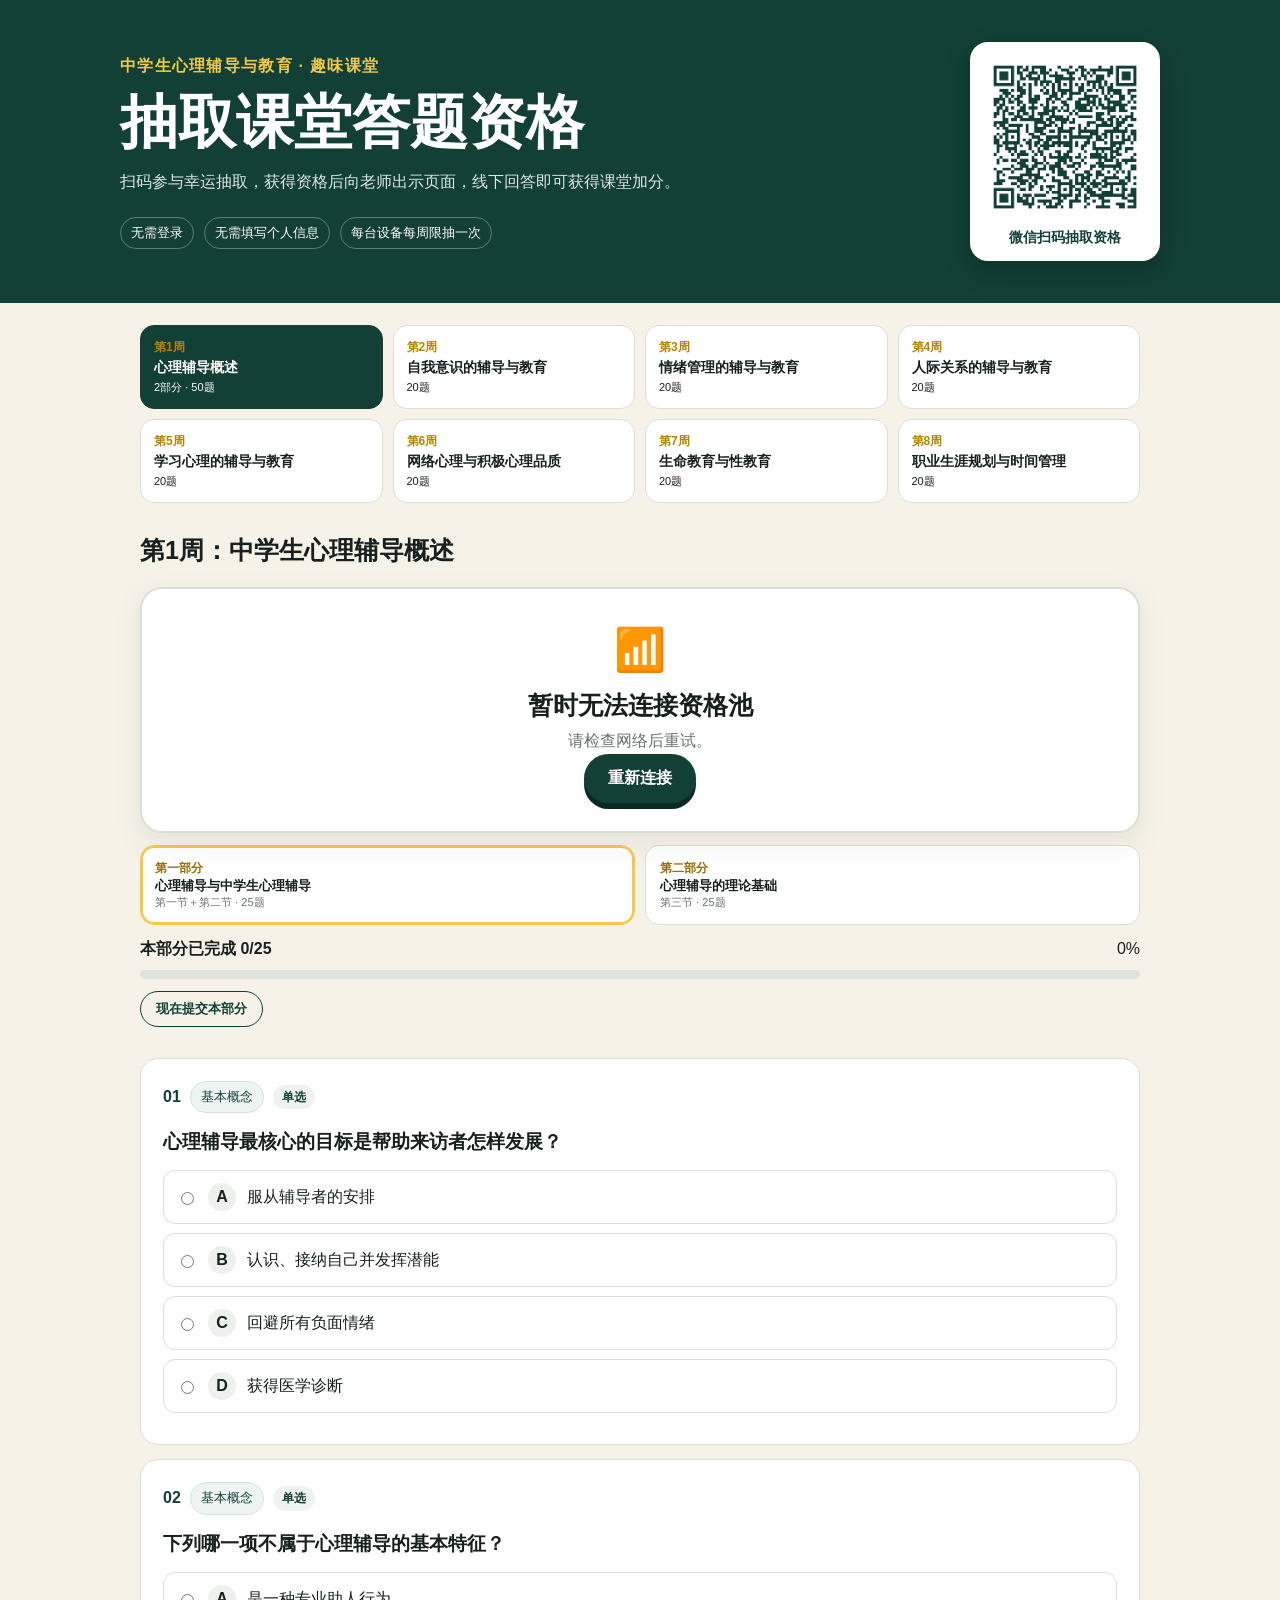
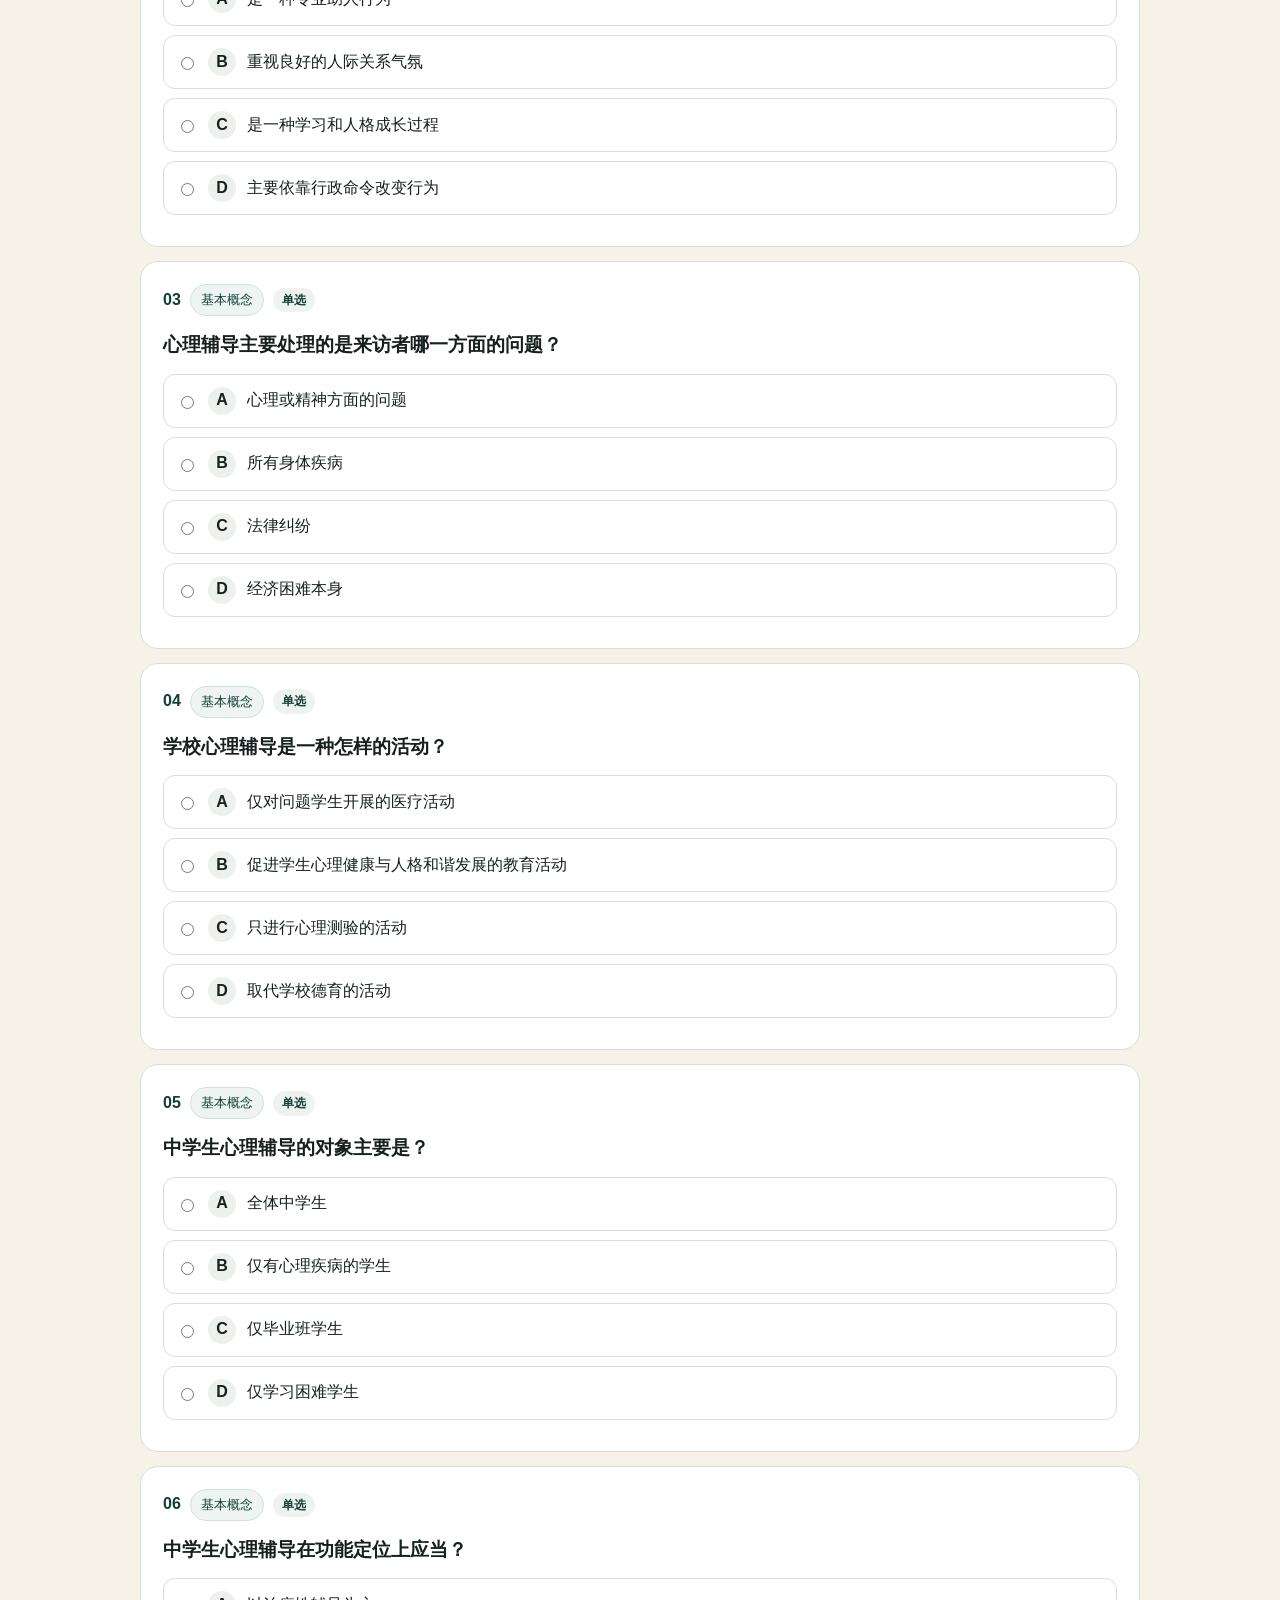
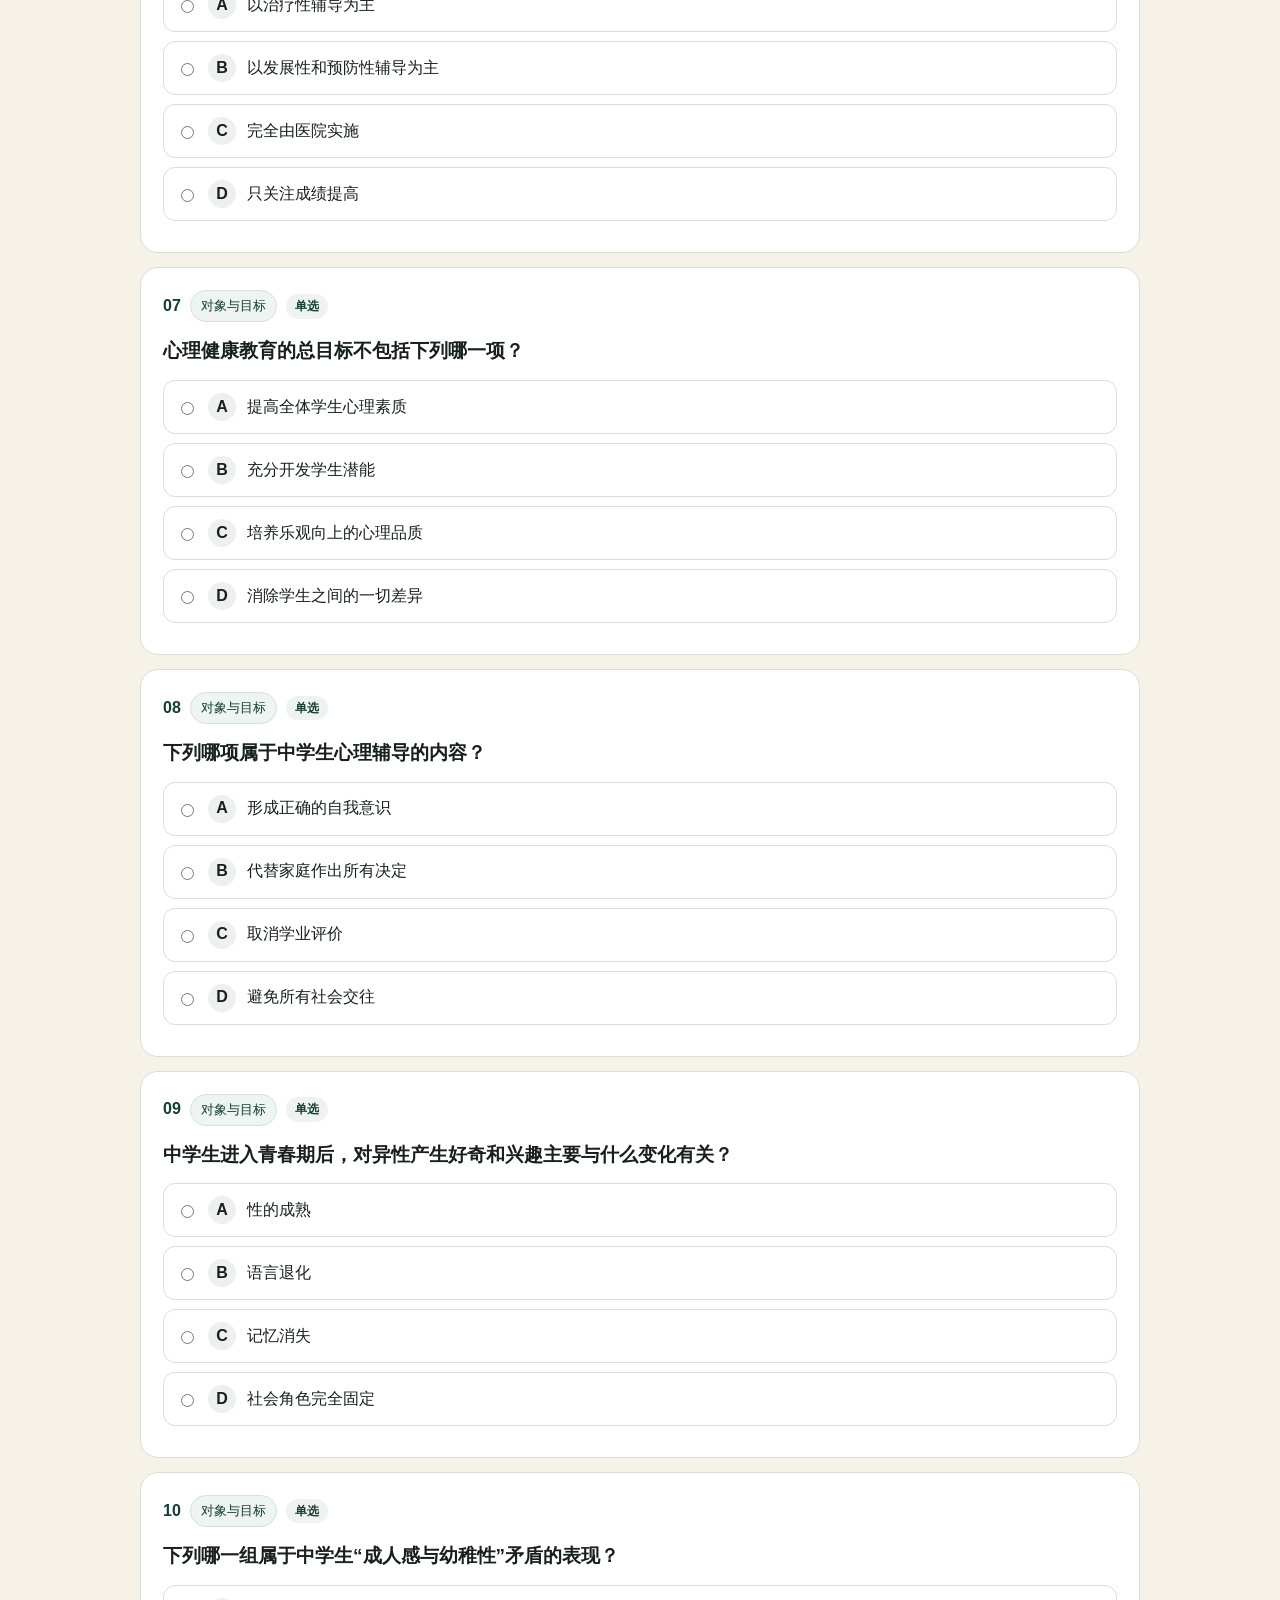
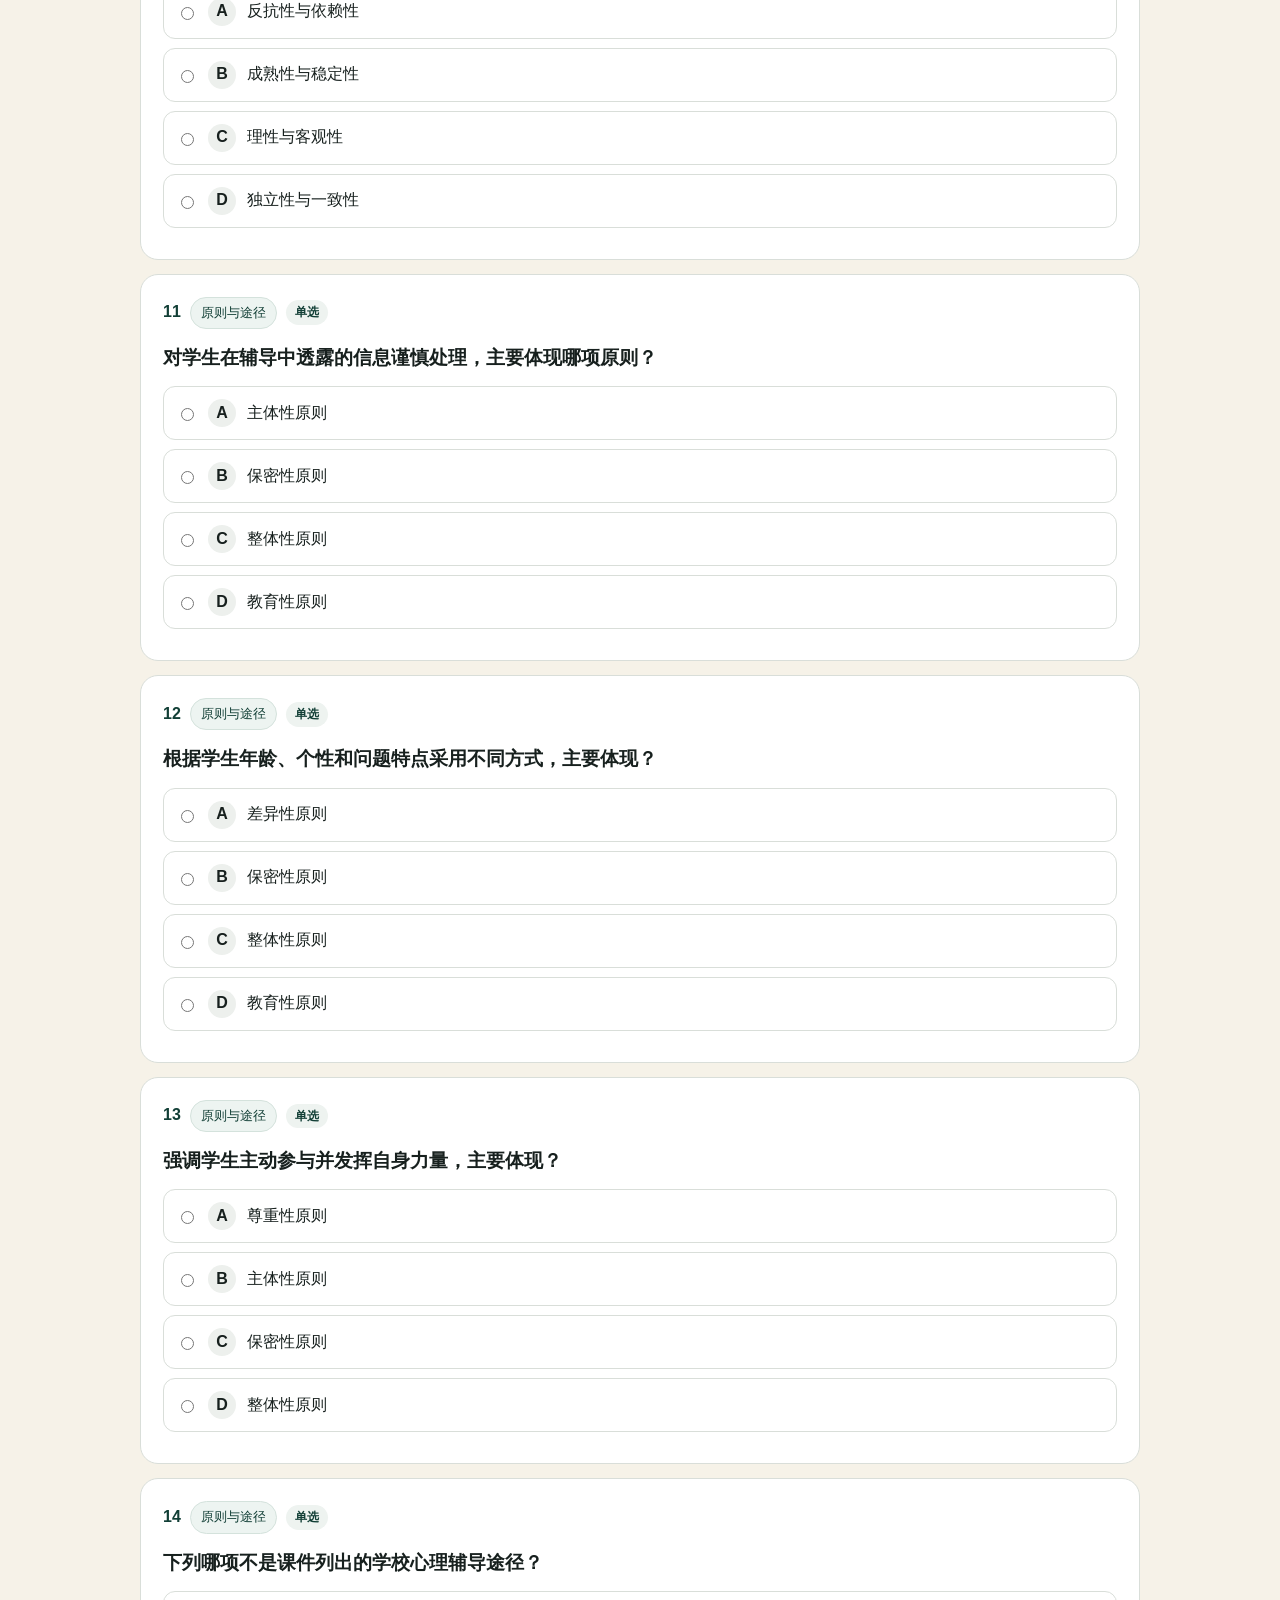
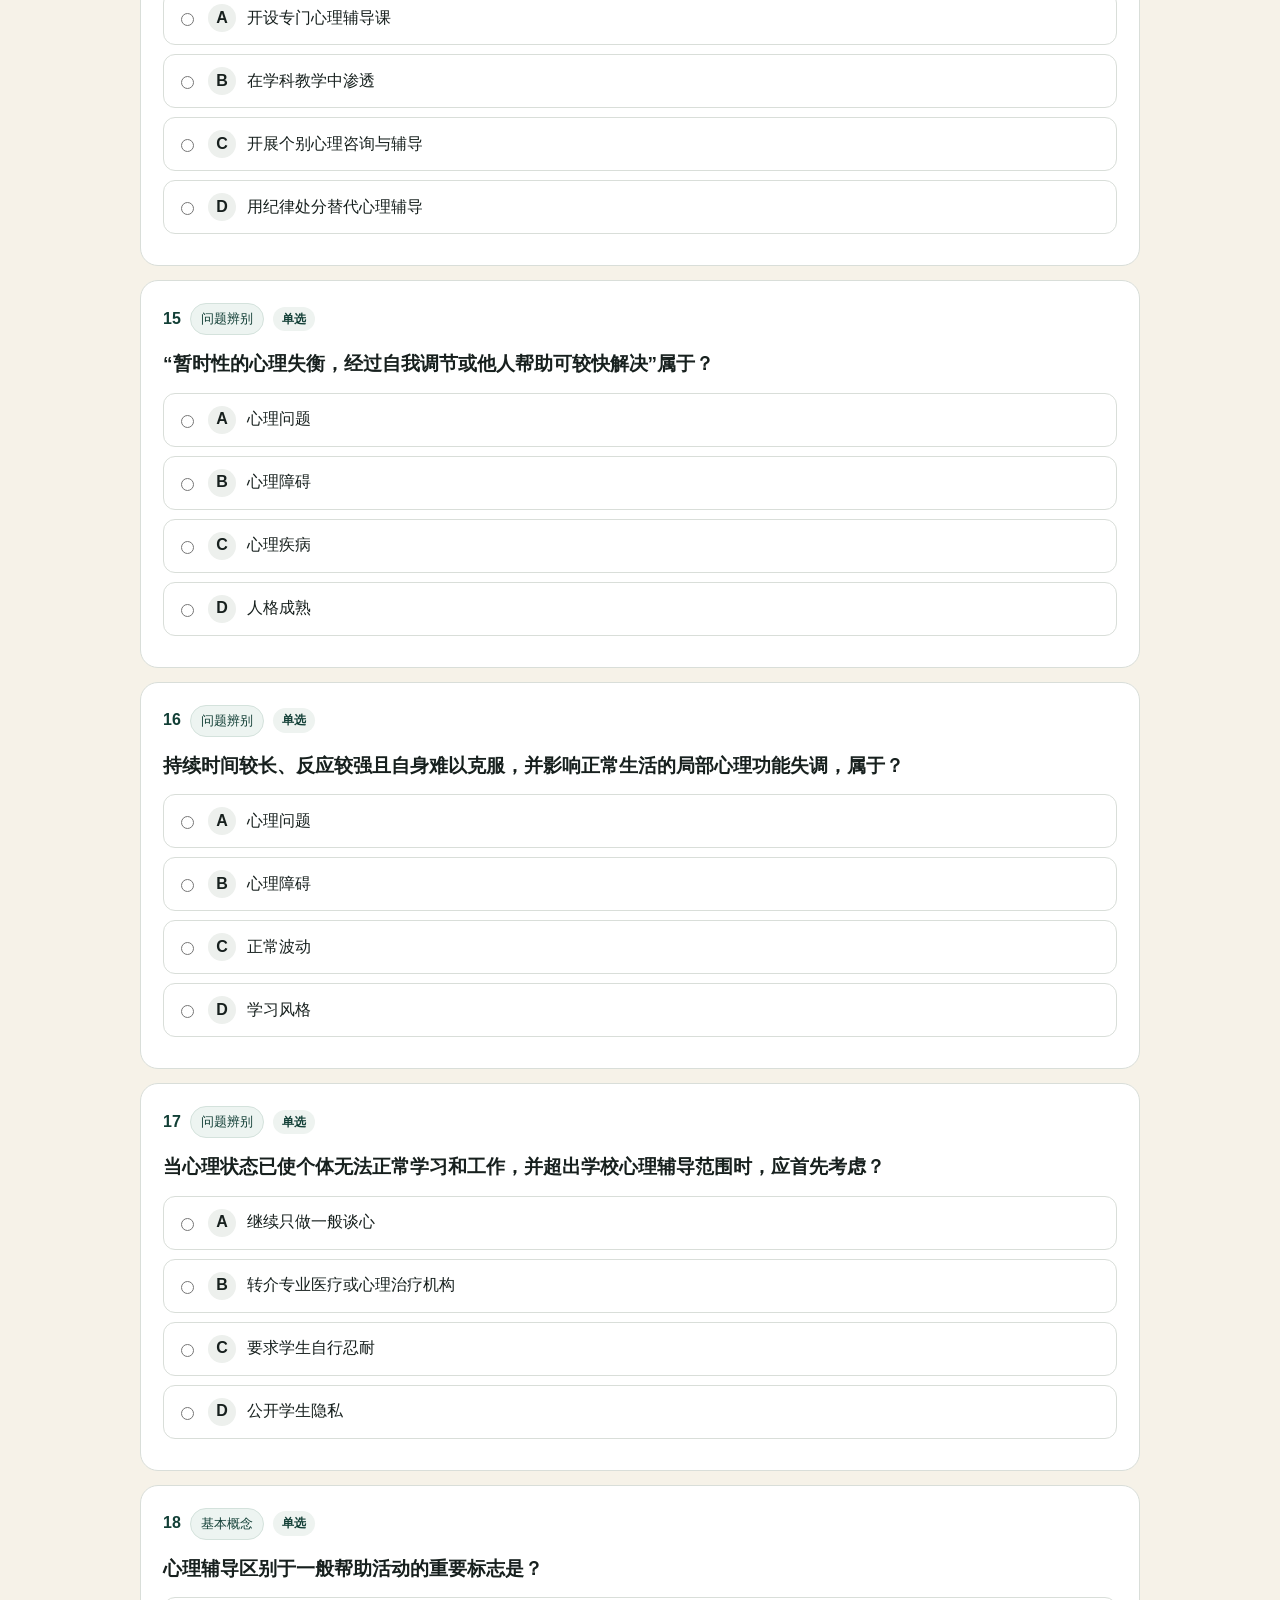
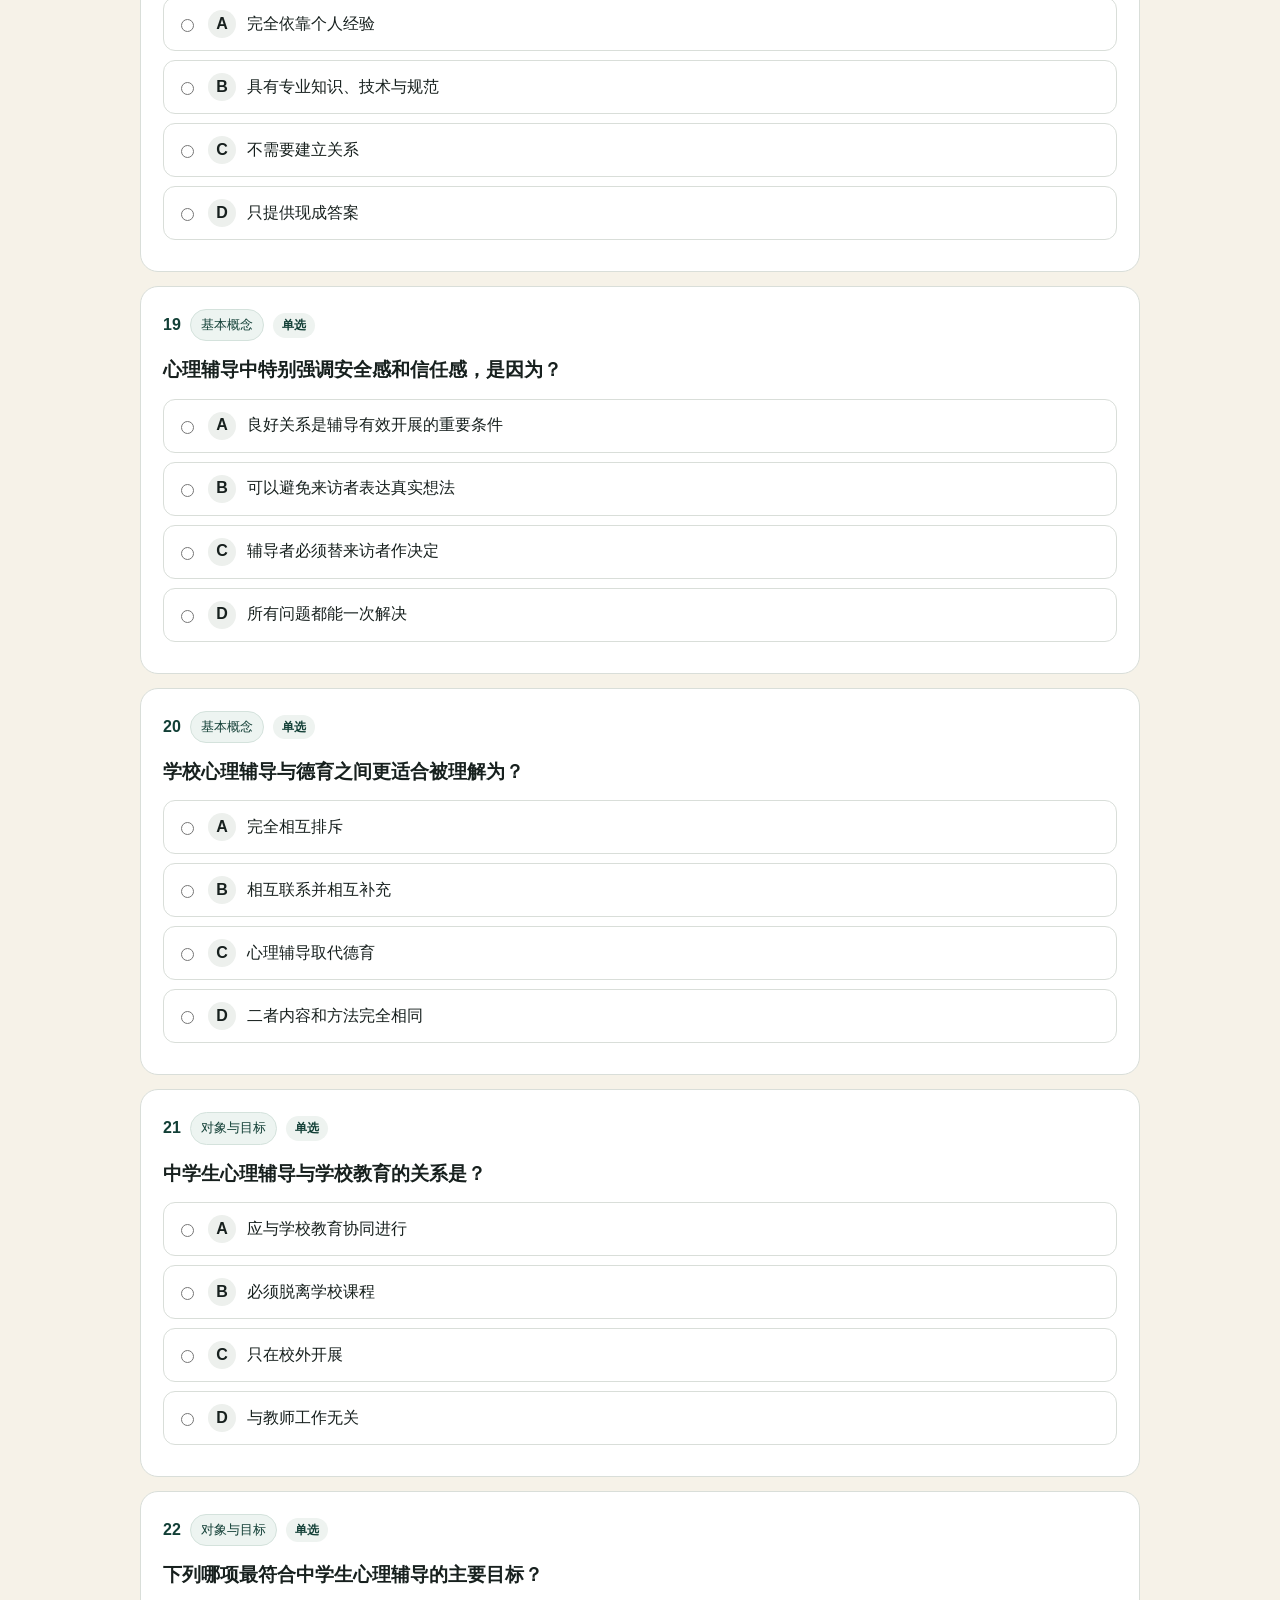
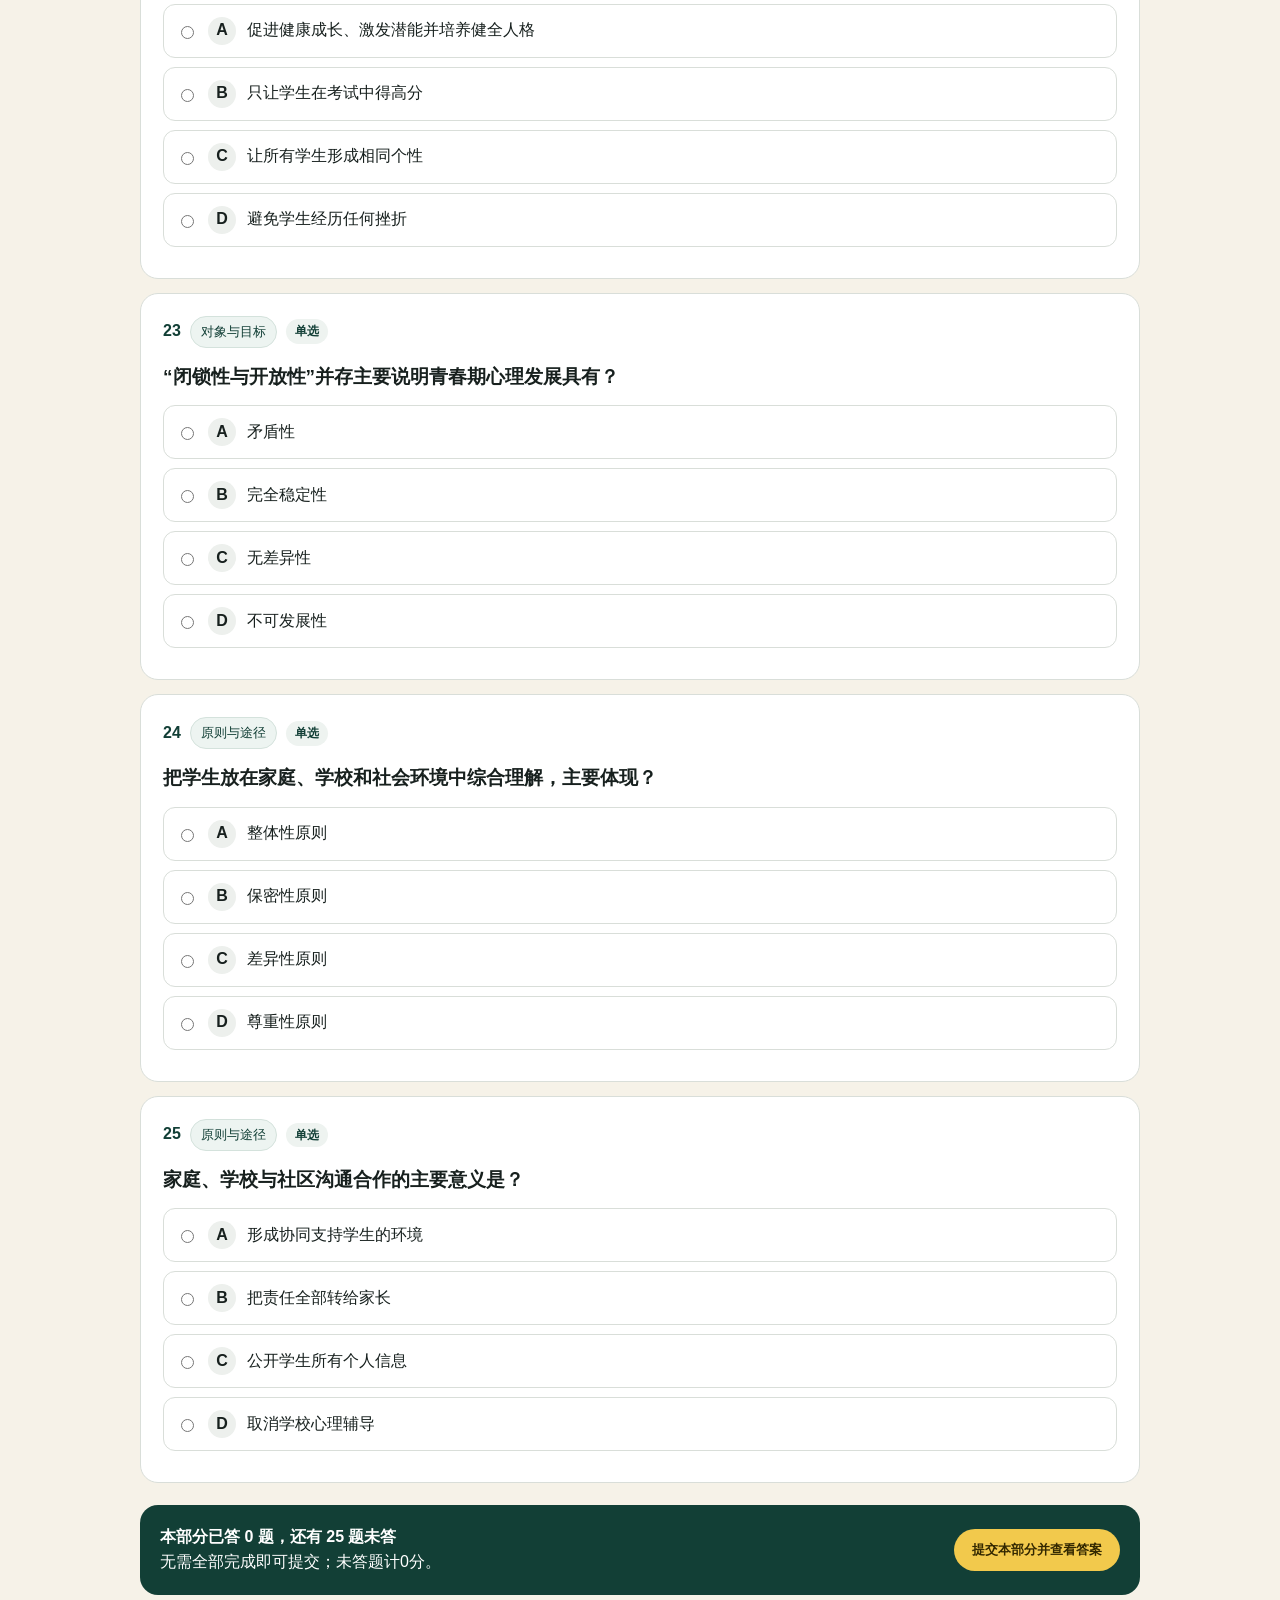
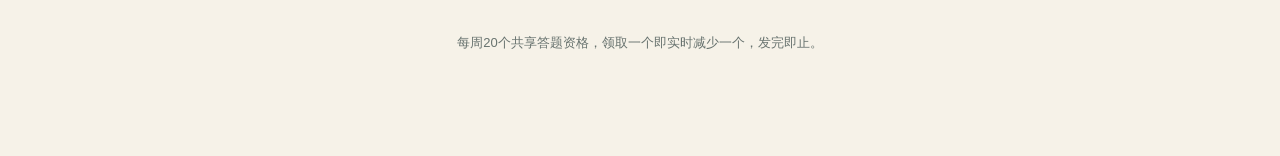
==== commit ecc06a04: "Add files via upload" ====
--- a/psychological-counseling-quiz.html
+++ b/psychological-counseling-quiz.html
@@ -1,10 +1,10 @@
-<!doctype html><html lang="zh-CN"><head><meta charset="utf-8"><meta name="viewport" content="width=device-width,initial-scale=1"><title>中学生心理辅导与教育｜8周课堂测验</title><meta name="description" content="8周课堂答题资格抽取与课程测验"><style>:root{--green:#123f36;--cream:#f6f2e8;--yellow:#f2c94c;--ink:#17201e;--muted:#68736f;--line:#d9ded9;--red:#b9453f}*{box-sizing:border-box}body{margin:0;background:var(--cream);color:var(--ink);font-family:-apple-system,BlinkMacSystemFont,"Segoe UI","PingFang SC","Microsoft YaHei",sans-serif;line-height:1.55}.hero{background:var(--green);color:#fff;padding:50px 20px 42px}.hero-inner,main,.part-nav,.progress-wrap,.week-heading{max-width:1040px;margin:auto}.eyebrow{color:var(--yellow);font-weight:700;letter-spacing:.08em}h1{font-size:clamp(34px,7vw,58px);line-height:1.1;margin:12px 0}.hero-copy{color:#dbe9e5}.meta-row{display:flex;gap:10px;flex-wrap:wrap;margin-top:22px}.meta-row span,.tag{font-size:13px;border:1px solid #ffffff50;border-radius:999px;padding:5px 10px}.part-nav{display:grid;grid-template-columns:repeat(4,1fr);gap:10px;padding:22px 20px 10px}.part-nav button{border:1px solid var(--line);border-radius:14px;background:#fff;padding:13px;text-align:left;color:var(--ink);cursor:pointer}.part-nav button.active{background:var(--green);color:#fff;border-color:var(--green)}.part-nav span,.part-nav strong,.part-nav small{display:block}.part-nav span{color:#b58500;font-weight:800;font-size:12px}.part-nav strong{margin:3px 0;font-size:14px}.part-nav small{font-size:11px}.week-heading{padding:18px 20px 0}.week-heading h2{font-size:25px;margin:0}.progress-wrap{padding:12px 20px}.prow{display:flex;justify-content:space-between}.track{height:9px;background:#dfe4df;border-radius:9px;overflow:hidden;margin-top:8px}.bar{height:100%;background:var(--yellow);transition:.25s}main{padding:5px 20px 40px}.result{margin:10px 0 20px;padding:22px;background:#e3f0eb;border:1px solid #b5d5c8;border-radius:18px}.result>strong{font-size:36px;color:var(--green)}.card{background:#fff;border:1px solid var(--line);border-radius:18px;padding:22px;margin:14px 0;scroll-margin:20px}.card.missing{border:2px solid var(--yellow)}.top{display:flex;gap:9px;align-items:center}.num{font-weight:900;color:var(--green)}.tag{background:#edf4f1;border-color:#d4e2dc;color:var(--green)}h2{font-size:19px;margin:14px 0}.option{display:flex;align-items:center;gap:11px;border:1px solid var(--line);border-radius:12px;padding:12px;margin:9px 0;cursor:pointer}.option:has(input:checked){border-color:var(--green);background:#eef5f2}.option.correct{border-color:#3b8a68;background:#e7f5ed}.option.wrong{border-color:var(--red);background:#fae9e8}.letter{display:grid;place-items:center;min-width:28px;height:28px;border-radius:50%;background:#edf0ed;font-weight:800}.status{margin-left:auto;font-size:12px;font-weight:700}.explain{margin-top:14px;border-left:4px solid var(--yellow);padding:10px 14px;background:#fff9e5}.missingText{color:#a36d00;font-size:13px}.submit{display:flex;justify-content:space-between;align-items:center;gap:16px;background:var(--green);color:#fff;border-radius:18px;padding:20px;margin-top:22px}.primary,.secondary{border:0;border-radius:999px;padding:12px 18px;font-weight:800;cursor:pointer}.primary{background:var(--yellow);color:#332800}.secondary{background:#fff;color:var(--green);margin-left:14px}footer{text-align:center;padding:25px 20px 50px;color:var(--muted);font-size:13px}@media(max-width:800px){.part-nav{grid-template-columns:repeat(2,1fr)}}@media(max-width:520px){.part-nav{grid-template-columns:1fr}.submit{display:block}.primary{width:100%;margin-top:14px}.secondary{display:block;margin:12px 0 0}}
+<!doctype html><html lang="zh-CN"><head><meta charset="utf-8"><meta name="viewport" content="width=device-width,initial-scale=1"><title>中学生心理辅导与教育｜8周课堂测验</title><meta name="description" content="8周课堂答题资格抽取与课程测验"><style>:root{--green:#123f36;--cream:#f6f2e8;--yellow:#f2c94c;--ink:#17201e;--muted:#68736f;--line:#d9ded9;--red:#b9453f}*{box-sizing:border-box}body{margin:0;background:var(--cream);color:var(--ink);font-family:-apple-system,BlinkMacSystemFont,"Segoe UI","PingFang SC","Microsoft YaHei",sans-serif;line-height:1.55}.hero{background:var(--green);color:#fff;padding:42px 20px}.hero-inner,main,.part-nav,.progress-wrap,.week-heading{max-width:1040px;margin:auto}.hero-inner{display:flex;justify-content:space-between;gap:30px;align-items:center}.hero-text{flex:1}.hero-qr{flex:0 0 190px;background:#fff;color:var(--green);padding:12px;border-radius:18px;text-align:center;box-shadow:0 10px 28px #0003}.hero-qr img{display:block;width:166px;height:166px}.hero-qr strong{display:block;margin-top:7px;font-size:14px}.eyebrow{color:var(--yellow);font-weight:700;letter-spacing:.08em}h1{font-size:clamp(34px,7vw,58px);line-height:1.1;margin:12px 0}.hero-copy{color:#dbe9e5}.meta-row{display:flex;gap:10px;flex-wrap:wrap;margin-top:22px}.meta-row span,.tag{font-size:13px;border:1px solid #ffffff50;border-radius:999px;padding:5px 10px}.part-nav{display:grid;grid-template-columns:repeat(4,1fr);gap:10px;padding:22px 20px 10px}.part-nav button{border:1px solid var(--line);border-radius:14px;background:#fff;padding:13px;text-align:left;color:var(--ink);cursor:pointer}.part-nav button.active{background:var(--green);color:#fff;border-color:var(--green)}.part-nav span,.part-nav strong,.part-nav small{display:block}.part-nav span{color:#b58500;font-weight:800;font-size:12px}.part-nav strong{margin:3px 0;font-size:14px}.part-nav small{font-size:11px}.week-heading{padding:18px 20px 0}.week-heading h2{font-size:25px;margin:0}.progress-wrap{padding:12px 20px}.prow{display:flex;justify-content:space-between}.track{height:9px;background:#dfe4df;border-radius:9px;overflow:hidden;margin-top:8px}.bar{height:100%;background:var(--yellow);transition:.25s}main{padding:5px 20px 40px}.result{margin:10px 0 20px;padding:22px;background:#e3f0eb;border:1px solid #b5d5c8;border-radius:18px}.result>strong{font-size:36px;color:var(--green)}.card{background:#fff;border:1px solid var(--line);border-radius:18px;padding:22px;margin:14px 0;scroll-margin:20px}.card.missing{border:2px solid var(--yellow)}.top{display:flex;gap:9px;align-items:center}.num{font-weight:900;color:var(--green)}.tag{background:#edf4f1;border-color:#d4e2dc;color:var(--green)}h2{font-size:19px;margin:14px 0}.option{display:flex;align-items:center;gap:11px;border:1px solid var(--line);border-radius:12px;padding:12px;margin:9px 0;cursor:pointer}.option:has(input:checked){border-color:var(--green);background:#eef5f2}.option.correct{border-color:#3b8a68;background:#e7f5ed}.option.wrong{border-color:var(--red);background:#fae9e8}.letter{display:grid;place-items:center;min-width:28px;height:28px;border-radius:50%;background:#edf0ed;font-weight:800}.status{margin-left:auto;font-size:12px;font-weight:700}.explain{margin-top:14px;border-left:4px solid var(--yellow);padding:10px 14px;background:#fff9e5}.missingText{color:#a36d00;font-size:13px}.submit{display:flex;justify-content:space-between;align-items:center;gap:16px;background:var(--green);color:#fff;border-radius:18px;padding:20px;margin-top:22px}.primary,.secondary{border:0;border-radius:999px;padding:12px 18px;font-weight:800;cursor:pointer}.primary{background:var(--yellow);color:#332800}.secondary{background:#fff;color:var(--green);margin-left:14px}footer{text-align:center;padding:25px 20px 50px;color:var(--muted);font-size:13px}@media(max-width:800px){.part-nav{grid-template-columns:repeat(2,1fr)}}@media(max-width:650px){.hero-inner{display:block}.hero-qr{width:190px;margin:25px auto 0}}@media(max-width:520px){.part-nav{grid-template-columns:1fr}.submit{display:block}.primary{width:100%;margin-top:14px}.secondary{display:block;margin:12px 0 0}}
 .subnav{max-width:1040px;margin:12px auto 0;padding:0 20px;display:grid;grid-template-columns:1fr 1fr;gap:10px}.subnav:empty{display:none}.subnav button{padding:14px;border:1px solid var(--line);border-radius:14px;background:#fff;color:var(--ink);text-align:left;cursor:pointer}.subnav button.active{border-color:var(--yellow);box-shadow:inset 0 0 0 2px var(--yellow)}.subnav span,.subnav strong,.subnav small{display:block}.subnav span{font-size:12px;color:#9a6c00;font-weight:800}.subnav small{color:var(--muted)}@media(max-width:520px){.subnav{grid-template-columns:1fr}}
 .type-tag,.mistake-tag{font-size:12px;font-weight:800;padding:3px 9px;border-radius:999px}.type-tag{background:#eef3f0;color:var(--green)}.mistake-tag{background:#fae9e8;color:var(--red)}.next-button{border:1px solid var(--green);border-radius:999px;background:var(--green);color:#fff;padding:10px 18px;font-weight:800;cursor:pointer;margin-top:8px}
 .early-submit{margin-top:12px;border:1px solid var(--green);border-radius:999px;background:transparent;color:var(--green);padding:8px 15px;font-weight:800;cursor:pointer}
 .qualification{max-width:1040px;margin:18px auto 4px;padding:0 20px}.draw-stage,.ticket{position:relative;overflow:hidden;border-radius:22px;padding:24px;background:linear-gradient(135deg,#fff7d9,#fff);border:2px solid var(--yellow);box-shadow:0 10px 30px #123f3614}.draw-stage{display:grid;grid-template-columns:auto 1fr auto;gap:18px;align-items:center}.draw-icon{font-size:42px}.draw-kicker,.ticket>span{font-size:13px;font-weight:900;color:#9a6c00;letter-spacing:.08em}.draw-stage h2,.ticket h2{margin:3px 0 5px;font-size:25px}.draw-stage p,.ticket p{margin:0;color:var(--muted)}.draw-button{border:0;border-radius:999px;padding:14px 24px;background:var(--green);color:#fff;font-weight:900;font-size:16px;cursor:pointer;box-shadow:0 6px 0 #092a24}.draw-button:active{transform:translateY(4px);box-shadow:0 2px 0 #092a24}.draw-button:disabled{opacity:.75}.odds{text-align:center;color:var(--muted);font-size:12px;margin-top:7px}.ticket{text-align:center;padding:28px}.ticket.won{background:linear-gradient(135deg,#fff2ae,#fffaf0)}.ticket.missed{background:#fff;border-color:var(--line)}.confetti{font-size:28px;margin-bottom:5px}.ticket-code{display:inline-block;margin:12px 0;padding:9px 18px;border:2px dashed var(--green);border-radius:10px;color:var(--green);font-weight:900;letter-spacing:.12em}.teacher-reset{display:block;margin:15px auto 0;border:0;background:transparent;color:#89918e;text-decoration:underline;cursor:pointer;font-size:12px}@media(max-width:650px){.draw-stage{grid-template-columns:auto 1fr}.draw-button{grid-column:1/-1;width:100%}}
-.remaining{display:block;margin-top:8px;color:var(--green)}.spinning{display:inline-block;animation:spin 1s ease-in-out infinite}@keyframes spin{50%{transform:rotate(12deg) scale(1.08)}}
-</style></head><body><header class="hero"><div class="hero-inner"><div class="eyebrow">中学生心理辅导与教育 · 趣味课堂</div><h1>抽取课堂答题资格</h1><p class="hero-copy">扫码参与幸运抽取，获得资格后向老师出示页面，线下回答即可获得课堂加分。</p><div class="meta-row"><span>无需登录</span><span>无需填写个人信息</span><span>每台设备每周限抽一次</span></div></div></header><nav class="part-nav" id="nav"></nav><div class="week-heading"><h2 id="weekTitle"></h2></div><section class="qualification" id="qualification"></section><nav class="subnav" id="subnav"></nav><div class="progress-wrap" id="progress"></div><main><section id="result"></section><section class="quiz" id="quiz"></section><section id="submit"></section><footer><p>每周20个共享答题资格，领取一个即实时减少一个，发完即止。</p></footer></main><script>const weeks=[{"title":"第1周：中学生心理辅导概述","shortTitle":"心理辅导概述","questions":[{"section":"基本概念","stem":"心理辅导最核心的目标是帮助来访者怎样发展？","options":["服从辅导者的安排","认识、接纳自己并发挥潜能","回避所有负面情绪","获得医学诊断"],"answer":1,"explanation":"心理辅导强调协助来访者认识、接纳和欣赏自己，克服成长障碍并发挥个人潜能。"},{"section":"基本概念","stem":"下列哪一项不属于心理辅导的基本特征？","options":["是一种专业助人行为","重视良好的人际关系气氛","是一种学习和人格成长过程","主要依靠行政命令改变行为"],"answer":3,"explanation":"心理辅导依靠专业关系和心理学技术，不是依靠行政命令。"},{"section":"基本概念","stem":"心理辅导主要处理的是来访者哪一方面的问题？","options":["心理或精神方面的问题","所有身体疾病","法律纠纷","经济困难本身"],"answer":0,"explanation":"课件强调，心理辅导主要解决来访者心理或精神方面存在的问题。"},{"section":"基本概念","stem":"学校心理辅导是一种怎样的活动？","options":["仅对问题学生开展的医疗活动","促进学生心理健康与人格和谐发展的教育活动","只进行心理测验的活动","取代学校德育的活动"],"answer":1,"explanation":"学校心理辅导综合运用多学科理论和多种形式，帮助学生自我认识、自我接纳和自我调节。"},{"section":"基本概念","stem":"中学生心理辅导的对象主要是？","options":["全体中学生","仅有心理疾病的学生","仅毕业班学生","仅学习困难学生"],"answer":0,"explanation":"中学生心理辅导面向全体中学生，以发展性和预防性辅导为主。"},{"section":"基本概念","stem":"中学生心理辅导在功能定位上应当？","options":["以治疗性辅导为主","以发展性和预防性辅导为主","完全由医院实施","只关注成绩提高"],"answer":1,"explanation":"课件明确提出以发展性和预防性辅导为主，治疗性辅导为辅。"},{"section":"对象与目标","stem":"心理健康教育的总目标不包括下列哪一项？","options":["提高全体学生心理素质","充分开发学生潜能","培养乐观向上的心理品质","消除学生之间的一切差异"],"answer":3,"explanation":"心理健康教育尊重个体差异，并不以消除差异为目标。"},{"section":"对象与目标","stem":"下列哪项属于中学生心理辅导的内容？","options":["形成正确的自我意识","代替家庭作出所有决定","取消学业评价","避免所有社会交往"],"answer":0,"explanation":"课件列出的内容包括正确自我意识、社会适应、社会交往和学业能力。"},{"section":"对象与目标","stem":"中学生进入青春期后，对异性产生好奇和兴趣主要与什么变化有关？","options":["性的成熟","语言退化","记忆消失","社会角色完全固定"],"answer":0,"explanation":"青春期性的成熟会使中学生对异性产生好奇和兴趣。"},{"section":"对象与目标","stem":"下列哪一组属于中学生“成人感与幼稚性”矛盾的表现？","options":["反抗性与依赖性","成熟性与稳定性","理性与客观性","独立性与一致性"],"answer":0,"explanation":"课件列出反抗与依赖、闭锁与开放、勇敢与懦弱、高傲与自卑等矛盾。"},{"section":"原则与途径","stem":"对学生在辅导中透露的信息谨慎处理，主要体现哪项原则？","options":["主体性原则","保密性原则","整体性原则","教育性原则"],"answer":1,"explanation":"保密性原则要求妥善保护辅导信息，但涉及伤害风险等情况时需按专业规范处理。"},{"section":"原则与途径","stem":"根据学生年龄、个性和问题特点采用不同方式，主要体现？","options":["差异性原则","保密性原则","整体性原则","教育性原则"],"answer":0,"explanation":"差异性原则要求尊重个体差异，采用适合具体学生的辅导方法。"},{"section":"原则与途径","stem":"强调学生主动参与并发挥自身力量，主要体现？","options":["尊重性原则","主体性原则","保密性原则","整体性原则"],"answer":1,"explanation":"主体性原则强调学生是自我成长和改变的主体。"},{"section":"原则与途径","stem":"下列哪项不是课件列出的学校心理辅导途径？","options":["开设专门心理辅导课","在学科教学中渗透","开展个别心理咨询与辅导","用纪律处分替代心理辅导"],"answer":3,"explanation":"心理辅导可通过课程、学科渗透、个别辅导及家校社沟通开展，不能被纪律处分替代。"},{"section":"问题辨别","stem":"“暂时性的心理失衡，经过自我调节或他人帮助可较快解决”属于？","options":["心理问题","心理障碍","心理疾病","人格成熟"],"answer":0,"explanation":"这是课件对一般心理问题的界定。"},{"section":"问题辨别","stem":"持续时间较长、反应较强且自身难以克服，并影响正常生活的局部心理功能失调，属于？","options":["心理问题","心理障碍","正常波动","学习风格"],"answer":1,"explanation":"这是心理障碍的主要特征，需要更专业的评估与帮助。"},{"section":"问题辨别","stem":"当心理状态已使个体无法正常学习和工作，并超出学校心理辅导范围时，应首先考虑？","options":["继续只做一般谈心","转介专业医疗或心理治疗机构","要求学生自行忍耐","公开学生隐私"],"answer":1,"explanation":"严重且持续的心理疾病超出一般心理辅导范围，应及时进行专业转介。"},{"section":"基本概念","stem":"心理辅导区别于一般帮助活动的重要标志是？","options":["完全依靠个人经验","具有专业知识、技术与规范","不需要建立关系","只提供现成答案"],"answer":1,"explanation":"心理辅导是一种专业助人行为，需要运用心理学知识、技术并遵循专业规范。"},{"section":"基本概念","stem":"心理辅导中特别强调安全感和信任感，是因为？","options":["良好关系是辅导有效开展的重要条件","可以避免来访者表达真实想法","辅导者必须替来访者作决定","所有问题都能一次解决"],"answer":0,"explanation":"良好的辅导关系能够帮助来访者形成安全感和信任感，从而进行真实、开放的交流。"},{"section":"基本概念","stem":"学校心理辅导与德育之间更适合被理解为？","options":["完全相互排斥","相互联系并相互补充","心理辅导取代德育","二者内容和方法完全相同"],"answer":1,"explanation":"学校心理辅导与德育既有区别，也相互联系、相互补充。"},{"section":"对象与目标","stem":"中学生心理辅导与学校教育的关系是？","options":["应与学校教育协同进行","必须脱离学校课程","只在校外开展","与教师工作无关"],"answer":0,"explanation":"课件强调中学生心理辅导应当与学校教育协同进行。"},{"section":"对象与目标","stem":"下列哪项最符合中学生心理辅导的主要目标？","options":["促进健康成长、激发潜能并培养健全人格","只让学生在考试中得高分","让所有学生形成相同个性","避免学生经历任何挫折"],"answer":0,"explanation":"中学生心理辅导关注健康成长、学业能力、自我潜能与健全人格。"},{"section":"对象与目标","stem":"“闭锁性与开放性”并存主要说明青春期心理发展具有？","options":["矛盾性","完全稳定性","无差异性","不可发展性"],"answer":0,"explanation":"青春期成人感与幼稚性并存，常表现出多组相互矛盾的心理特点。"},{"section":"原则与途径","stem":"把学生放在家庭、学校和社会环境中综合理解，主要体现？","options":["整体性原则","保密性原则","差异性原则","尊重性原则"],"answer":0,"explanation":"整体性原则要求从个体及其所处环境的相互联系中理解和帮助学生。"},{"section":"原则与途径","stem":"家庭、学校与社区沟通合作的主要意义是？","options":["形成协同支持学生的环境","把责任全部转给家长","公开学生所有个人信息","取消学校心理辅导"],"answer":0,"explanation":"家校社沟通有助于整合资源，为学生建立连续、协调的支持环境。"},{"section":"精神分析","stem":"弗洛伊德人格结构中，遵循“快乐原则”的是？","options":["本我","自我","超我","现实我"],"answer":0,"explanation":"本我由原始本能组成，追求当前需要的即时满足，遵循快乐原则。"},{"section":"精神分析","stem":"在人格结构中协调本我、超我与现实要求的是？","options":["本我","自我","超我","潜意识"],"answer":1,"explanation":"自我由本我分化而来，依据现实原则进行协调。"},{"section":"精神分析","stem":"监督、批判和约束自身行为，并遵循“道德原则”的是？","options":["本我","自我","超我","前意识"],"answer":2,"explanation":"超我是人格中的理想与道德部分。"},{"section":"精神分析","stem":"弗洛伊德人格发展阶段中，0—1.5岁大致属于？","options":["口唇期","肛门期","性器期","潜伏期"],"answer":0,"explanation":"口唇期约为0—1.5岁，满足主要通过口腔活动获得。"},{"section":"精神分析","stem":"儿童兴趣由身体和父母转向周围事物、同性团体更突出，大致属于？","options":["口唇期","肛门期","潜伏期","生殖期"],"answer":2,"explanation":"潜伏期约为6—12岁，原始欲力相对处于潜伏状态。"},{"section":"精神分析","stem":"下列哪项属于课件所列的积极防卫机制？","options":["投射","潜抑","升华","反向"],"answer":2,"explanation":"升华、补偿、幽默、利他和仿同被列为积极防卫机制。"},{"section":"精神分析","stem":"把自己不能接受的欲望或特点归因于别人，属于哪种防卫机制？","options":["投射","升华","幽默","利他"],"answer":0,"explanation":"投射是把自身难以接受的冲动、想法或特点归到他人身上。"},{"section":"精神分析","stem":"鼓励来访者说出浮现在脑海中的任何想法，以发现无意识冲突的方法是？","options":["自由联想","系统脱敏","代币疗法","理性抗辩"],"answer":0,"explanation":"自由联想通过不加筛选地表达联想内容来探索无意识冲突。"},{"section":"精神分析","stem":"精神分析认为，通过分析梦的象征内容可以探索？","options":["被压抑的欲望与冲突","操作性条件反射","课堂强化计划","社会学习过程"],"answer":0,"explanation":"释梦被用于探索梦中象征内容与被压抑欲望、冲突之间的联系。"},{"section":"发展理论","stem":"埃里克森认为，青少年期最主要的发展矛盾是？","options":["信任对不信任","自主对羞怯","角色同一性对角色混乱","繁衍对停滞"],"answer":2,"explanation":"12—18岁左右的核心任务是形成角色同一性，回答“我是谁”等问题。"},{"section":"行为主义","stem":"“狗的条件反射实验”主要体现哪种学习理论？","options":["经典条件反射","操作性条件作用","观察学习","顿悟学习"],"answer":0,"explanation":"巴甫洛夫的实验是经典条件反射的代表。"},{"section":"行为主义","stem":"把强化与有机体发出的操作反应联系起来，属于？","options":["经典条件反射","操作性条件作用","精神分析","来访者中心疗法"],"answer":1,"explanation":"斯金纳的操作性条件作用强调行为后果对行为发生概率的影响。"},{"section":"行为主义","stem":"班杜拉社会学习过程首先需要经过？","options":["注意过程","保持过程","动作再现过程","动机过程"],"answer":0,"explanation":"观察学习通常包括注意、保持、动作再现和动机四个过程。"},{"section":"行为主义","stem":"缓慢暴露于焦虑情境，同时用放松反应对抗焦虑，属于？","options":["系统脱敏法","满灌疗法","厌恶疗法","自由联想"],"answer":0,"explanation":"系统脱敏强调分级、渐进暴露，并以放松状态对抗焦虑。"},{"section":"行为主义","stem":"让个体直接、持续接触引起恐惧的情境，直至恐惧减弱，属于？","options":["代币疗法","满灌疗法","释梦","合理情绪疗法"],"answer":1,"explanation":"满灌疗法采用快速、直接暴露方式，应由受过训练的专业人员审慎实施。"},{"section":"行为主义","stem":"个体出现预期良好行为后立即给予奖励，以巩固该行为，属于？","options":["代币疗法","厌恶疗法","催眠","投射"],"answer":0,"explanation":"代币疗法以代币或奖励强化目标行为。"},{"section":"行为主义","stem":"把令人厌恶的刺激与不良行为结合，以建立新的条件反射，属于？","options":["系统脱敏法","厌恶疗法","满灌疗法","自由联想"],"answer":1,"explanation":"厌恶疗法利用条件反射原理削弱不良行为，实际应用须遵循伦理与专业规范。"},{"section":"人本与认知","stem":"罗杰斯来访者中心疗法的核心条件不包括？","options":["共情","真诚","无条件积极关注","对来访者进行强制说服"],"answer":3,"explanation":"人本主义强调共情、真诚和无条件积极关注，而不是强制说服。"},{"section":"人本与认知","stem":"埃利斯认为，导致情绪困扰和异常行为反应的重要原因是？","options":["事件本身必然造成","不合理的认知和信念","所有童年经历","缺少外部惩罚"],"answer":1,"explanation":"理性情绪疗法认为，个体对事件的看法和信念会影响其情绪与行为。"},{"section":"人本与认知","stem":"“一次考试失败就说明我永远不会成功”主要体现哪种不合理信念？","options":["绝对化","过分概括化","合理推断","无条件积极关注"],"answer":1,"explanation":"由一次失败推断整体和未来，是以偏概全、以一概十的过分概括化。"},{"section":"人本与认知","stem":"“如果这次没有得到第一名，一切都彻底完了”主要体现？","options":["糟糕至极","观察学习","升华","主体性"],"answer":0,"explanation":"把可能的不良后果无限严重化，属于“糟糕至极”的思维方式。"},{"section":"人本与认知","stem":"“所有人都必须喜欢我”最突出地表现出哪种不合理信念？","options":["绝对化要求","合理愿望","观察学习","积极关注"],"answer":0,"explanation":"使用“必须”“应该”等僵化要求，体现绝对化的不合理信念。"},{"section":"理论综合","stem":"关于人本主义辅导，下列说法正确的有哪些？（多选）","options":["重视共情和真诚","强调无条件积极关注","以强制说服为核心","尊重来访者的主体性"],"answer":[0,1,3],"explanation":"人本主义辅导重视共情、真诚、无条件积极关注和来访者主体性，不主张强制说服。"},{"section":"理论综合","stem":"关于行为主义及其辅导方法，下列说法正确的有哪些？（多选）","options":["经典条件反射与巴甫洛夫有关","操作性条件作用关注行为后果","系统脱敏通常采用分级、渐进暴露","自由联想是斯金纳提出的行为塑造技术"],"answer":[0,1,2],"explanation":"前三项正确；自由联想属于精神分析方法，不是斯金纳的行为塑造技术。"},{"section":"理论综合","stem":"关于理性情绪疗法，下列说法正确的有哪些？（多选）","options":["信念会影响事件后的情绪反应","可通过质疑检验不合理信念","事件本身必然直接决定一切情绪后果","绝对化要求是一类不合理信念"],"answer":[0,1,3],"explanation":"理性情绪疗法强调信念在事件与情绪后果之间的作用，并通过质疑不合理信念促进改变。"}]},{"title":"第2周：自我意识的辅导与教育","shortTitle":"自我意识的辅导与教育","questions":[{"section":"自我意识","stem":"“自我意识”的意思是什么？","options":["个体对自我及自己与周围环境关系的认知、体验和评价的总和。","包括个体因素、生活环境因素和社会文化因素。","控制能力和反省能力逐渐发展，但仍不完善。","教师应敢于承认错误，以平等、宽容和适度退避促进沟通。"],"answer":0,"explanation":"自我意识：个体对自我及自己与周围环境关系的认知、体验和评价的总和。"},{"section":"自我意识","stem":"“生理自我”的意思是什么？","options":["中学生逐渐能够审视并评价自己的优点与不足。","个体对自己的身体和生理状况等方面的意识。","高估自己的优点和长处，容易盲目乐观并难以容忍自身缺点。","重点提升客观评价能力、社会视角转换技能并鼓励社会实践。"],"answer":1,"explanation":"生理自我：个体对自己的身体和生理状况等方面的意识。"},{"section":"自我意识","stem":"“心理自我”的意思是什么？","options":["中学生渴望独立、尊重和平等，并希望得到父母支持与认可。","低估自己的价值、夸大不足，害怕失败并不敢尝试。","个体对自己的气质、性格、能力、兴趣和行为等心理特征的意识。","不恰当的家庭教育方式可能强化自负、自卑或自我中心。"],"answer":2,"explanation":"心理自我：个体对自己的气质、性格、能力、兴趣和行为等心理特征的意识。"},{"section":"自我意识","stem":"“理想我”的意思是什么？","options":["中学生开始隐藏部分情绪、秘密和内心体验。","常表现为“别人都好，只有我不好”。","以无法控制的条件或不合理对象比较，容易造成自我认识偏差。","个体想要达到的完善自我形象，是其追求的目标。"],"answer":3,"explanation":"理想我：个体想要达到的完善自我形象，是其追求的目标。"},{"section":"自我意识","stem":"“投射我”的意思是什么？","options":["个体想象自己在他人心目中的形象。","控制能力和反省能力逐渐发展，但仍不完善。","可采用认知矫正与行为训练，帮助学生看到价值并积累成功经验。","包括塑造自我、完善自我和超越自我。"],"answer":0,"explanation":"投射我：个体想象自己在他人心目中的形象。"},{"section":"自我意识","stem":"“自我意识的导向作用”的意思是什么？","options":["高估自己的优点和长处，容易盲目乐观并难以容忍自身缺点。","自我认识和理想会为个体行为与发展方向提供指引。","个体为维护自尊，对外界要求采取相反态度和言行的心理状态。","将自我分为公开我、盲目我、秘密我和未知我四部分。"],"answer":1,"explanation":"自我意识的导向作用：自我认识和理想会为个体行为与发展方向提供指引。"},{"section":"自我意识","stem":"“自我意识的归因与内省作用”的意思是什么？","options":["低估自己的价值、夸大不足，害怕失败并不敢尝试。","教师应敢于承认错误，以平等、宽容和适度退避促进沟通。","个体对行为结果寻找原因，并反思自己的心理与行为。","他人知道而自己尚未觉察的自我部分。"],"answer":2,"explanation":"自我意识的归因与内省作用：个体对行为结果寻找原因，并反思自己的心理与行为。"},{"section":"自我意识","stem":"“自我意识的影响因素”的意思是什么？","options":["常表现为“别人都好，只有我不好”。","重点提升客观评价能力、社会视角转换技能并鼓励社会实践。","自己和他人都尚未认识到的潜在自我部分。","包括个体因素、生活环境因素和社会文化因素。"],"answer":3,"explanation":"自我意识的影响因素：包括个体因素、生活环境因素和社会文化因素。"},{"section":"自我意识","stem":"“自我评价的批判性”的意思是什么？","options":["中学生逐渐能够审视并评价自己的优点与不足。","可采用认知矫正与行为训练，帮助学生看到价值并积累成功经验。","不恰当的家庭教育方式可能强化自负、自卑或自我中心。","主动听取他人的真实反馈有助于减少盲目自我。"],"answer":0,"explanation":"自我评价的批判性：中学生逐渐能够审视并评价自己的优点与不足。"},{"section":"自我意识","stem":"“成人感”的意思是什么？","options":["个体为维护自尊，对外界要求采取相反态度和言行的心理状态。","中学生渴望独立、尊重和平等，并希望得到父母支持与认可。","以无法控制的条件或不合理对象比较，容易造成自我认识偏差。","通过自己与他人的关系进行合理比较来认识自我。"],"answer":1,"explanation":"成人感：中学生渴望独立、尊重和平等，并希望得到父母支持与认可。"},{"section":"自我意识","stem":"“闭锁性”的意思是什么？","options":["教师应敢于承认错误，以平等、宽容和适度退避促进沟通。","包括塑造自我、完善自我和超越自我。","中学生开始隐藏部分情绪、秘密和内心体验。","通过反思自己的思想、情绪和行为来认识自我。"],"answer":2,"explanation":"闭锁性：中学生开始隐藏部分情绪、秘密和内心体验。"},{"section":"自我意识","stem":"“中学生自我控制”的意思是什么？","options":["重点提升客观评价能力、社会视角转换技能并鼓励社会实践。","将自我分为公开我、盲目我、秘密我和未知我四部分。","应选择适当参照，更重视可控制、可改变的方面。","控制能力和反省能力逐渐发展，但仍不完善。"],"answer":3,"explanation":"中学生自我控制：控制能力和反省能力逐渐发展，但仍不完善。"},{"section":"自我意识","stem":"“自负”的意思是什么？","options":["高估自己的优点和长处，容易盲目乐观并难以容忍自身缺点。","不恰当的家庭教育方式可能强化自负、自卑或自我中心。","他人知道而自己尚未觉察的自我部分。","既欣赏和肯定自己，也坦然承认不足与不完美。"],"answer":0,"explanation":"自负：高估自己的优点和长处，容易盲目乐观并难以容忍自身缺点。"},{"section":"自我意识","stem":"“自卑”的意思是什么？","options":["以无法控制的条件或不合理对象比较，容易造成自我认识偏差。","低估自己的价值、夸大不足，害怕失败并不敢尝试。","自己和他人都尚未认识到的潜在自我部分。","个体对自我及自己与周围环境关系的认知、体验和评价的总和。"],"answer":1,"explanation":"自卑：低估自己的价值、夸大不足，害怕失败并不敢尝试。"},{"section":"自我意识","stem":"“自卑者的交往模式”的意思是什么？","options":["包括塑造自我、完善自我和超越自我。","主动听取他人的真实反馈有助于减少盲目自我。","常表现为“别人都好，只有我不好”。","个体对自己的身体和生理状况等方面的意识。"],"answer":2,"explanation":"自卑者的交往模式：常表现为“别人都好，只有我不好”。"},{"section":"自我意识","type":"judge","stem":"判断：“自卑的辅导”指可采用认知矫正与行为训练，帮助学生看到价值并积累成功经验。","options":["正确","错误"],"answer":0,"explanation":"正确。自卑的辅导：可采用认知矫正与行为训练，帮助学生看到价值并积累成功经验。"},{"section":"自我意识","type":"judge","stem":"判断：“逆反心理”指包括塑造自我、完善自我和超越自我。","options":["正确","错误"],"answer":1,"explanation":"错误。逆反心理：个体为维护自尊，对外界要求采取相反态度和言行的心理状态。"},{"section":"自我意识","stem":"下列概念与解释的配对，哪些是正确的？（多选）","options":["自我中心辅导：重点提升客观评价能力、社会视角转换技能并鼓励社会实践。","自我意识偏差的家庭原因：不恰当的家庭教育方式可能强化自负、自卑或自我中心。","不恰当比较：包括塑造自我、完善自我和超越自我。","自我意识发展过程：以无法控制的条件或不合理对象比较，容易造成自我认识偏差。"],"answer":[0,1],"explanation":"正确配对：自我中心辅导：重点提升客观评价能力、社会视角转换技能并鼓励社会实践。；自我意识偏差的家庭原因：不恰当的家庭教育方式可能强化自负、自卑或自我中心。。另外两项将“不恰当比较”与“自我意识发展过程”的解释对调。"},{"section":"自我意识","stem":"下列概念与解释的配对，哪些是正确的？（多选）","options":["盲目我：他人知道而自己尚未觉察的自我部分。","未知我：主动听取他人的真实反馈有助于减少盲目自我。","减少盲目我：自己和他人都尚未认识到的潜在自我部分。","乔韩窗口：将自我分为公开我、盲目我、秘密我和未知我四部分。"],"answer":[0,3],"explanation":"正确配对：乔韩窗口：将自我分为公开我、盲目我、秘密我和未知我四部分。；盲目我：他人知道而自己尚未觉察的自我部分。。另外两项将“未知我”与“减少盲目我”的解释对调。"},{"section":"自我意识","stem":"下列概念与解释的配对，哪些是正确的？（多选）","options":["合理比较：既欣赏和肯定自己，也坦然承认不足与不完美。","悦纳自我：应选择适当参照，更重视可控制、可改变的方面。","比较法认识自我：通过自己与他人的关系进行合理比较来认识自我。","反省法认识自我：通过反思自己的思想、情绪和行为来认识自我。"],"answer":[2,3],"explanation":"正确配对：比较法认识自我：通过自己与他人的关系进行合理比较来认识自我。；反省法认识自我：通过反思自己的思想、情绪和行为来认识自我。。另外两项将“合理比较”与“悦纳自我”的解释对调。"}]},{"title":"第3周：情绪管理的辅导与教育","shortTitle":"情绪管理的辅导与教育","questions":[{"section":"情绪管理","stem":"“情绪”的意思是什么？","options":["个体以需要为中介，对客观事物产生的态度体验和相应行为反应。","识别、理解、利用并调节自己及他人情绪的能力。","情绪反应可能强烈迅速，自我控制尚不充分。","容易冲动、急躁，常因小事出现较强愤怒反应。"],"answer":0,"explanation":"情绪：个体以需要为中介，对客观事物产生的态度体验和相应行为反应。"},{"section":"情绪管理","stem":"“情绪的主观体验”的意思是什么？","options":["选择适当方法调节情绪，而非压抑或任其失控。","个体对不同情绪和情感状态的自我感受。","家庭、学校和同伴情境容易引起其情绪变化。","以故意限制进食和明显体重减轻为主要特征，需要专业帮助。"],"answer":1,"explanation":"情绪的主观体验：个体对不同情绪和情感状态的自我感受。"},{"section":"情绪管理","stem":"“情绪的生理唤醒”的意思是什么？","options":["识别和理解他人的情绪及其处境。","面对可能的威胁或难以应对的情境产生的紧张和担忧。","情绪发生时伴随的身体与神经生理变化。","在一定时间内摄入远多于通常水平的食物并感到失控。"],"answer":2,"explanation":"情绪的生理唤醒：情绪发生时伴随的身体与神经生理变化。"},{"section":"情绪管理","stem":"“心境”的意思是什么？","options":["在理解自己和他人情绪的基础上改善互动。","需要或目标受阻时产生的紧张、失望和沮丧等状态。","需要及时识别风险、保障安全并转介专业机构。","一种比较微弱、持久、稳定且具有弥散性的情绪状态。"],"answer":3,"explanation":"心境：一种比较微弱、持久、稳定且具有弥散性的情绪状态。"},{"section":"情绪管理","stem":"“激情”的意思是什么？","options":["一种强烈、短暂、爆发性且通常具有明确指向的情绪状态。","情绪反应可能强烈迅速，自我控制尚不充分。","明知没有必要或意义，却反复出现且难以控制的想法或行为。","可能来自家庭教育、学校环境和生活事件。"],"answer":0,"explanation":"激情：一种强烈、短暂、爆发性且通常具有明确指向的情绪状态。"},{"section":"情绪管理","stem":"“应激”的意思是什么？","options":["家庭、学校和同伴情境容易引起其情绪变化。","在意外、紧张或危急情境下产生的适应性情绪反应。","对特定对象或情境产生强烈而非理性的害怕。","通过选择进入或避开某些情境来影响情绪。"],"answer":1,"explanation":"应激：在意外、紧张或危急情境下产生的适应性情绪反应。"},{"section":"情绪管理","stem":"“情绪的影响”的意思是什么？","options":["面对可能的威胁或难以应对的情境产生的紧张和担忧。","容易冲动、急躁，常因小事出现较强愤怒反应。","情绪会影响认知过程、环境适应和社会交往。","通过转移或调整注意焦点改变情绪体验。"],"answer":2,"explanation":"情绪的影响：情绪会影响认知过程、环境适应和社会交往。"},{"section":"情绪管理","stem":"“情绪智力”的意思是什么？","options":["需要或目标受阻时产生的紧张、失望和沮丧等状态。","以故意限制进食和明显体重减轻为主要特征，需要专业帮助。","在情绪产生后对表达、生理反应和行为进行调节。","识别、理解、利用并调节自己及他人情绪的能力。"],"answer":3,"explanation":"情绪智力：识别、理解、利用并调节自己及他人情绪的能力。"},{"section":"情绪管理","stem":"“管理自己的情绪”的意思是什么？","options":["选择适当方法调节情绪，而非压抑或任其失控。","明知没有必要或意义，却反复出现且难以控制的想法或行为。","在一定时间内摄入远多于通常水平的食物并感到失控。","指引发情绪反应的诱发性事件。"],"answer":0,"explanation":"管理自己的情绪：选择适当方法调节情绪，而非压抑或任其失控。"},{"section":"情绪管理","stem":"“共情”的意思是什么？","options":["对特定对象或情境产生强烈而非理性的害怕。","识别和理解他人的情绪及其处境。","需要及时识别风险、保障安全并转介专业机构。","指由信念影响而产生的情绪和行为结果。"],"answer":1,"explanation":"共情：识别和理解他人的情绪及其处境。"},{"section":"情绪管理","stem":"“人际关系管理”的意思是什么？","options":["容易冲动、急躁，常因小事出现较强愤怒反应。","可能来自家庭教育、学校环境和生活事件。","在理解自己和他人情绪的基础上改善互动。","以不伤害自己和他人的方式表达并释放情绪。"],"answer":2,"explanation":"人际关系管理：在理解自己和他人情绪的基础上改善互动。"},{"section":"情绪管理","stem":"“中学生情绪的冲动性”的意思是什么？","options":["以故意限制进食和明显体重减轻为主要特征，需要专业帮助。","通过选择进入或避开某些情境来影响情绪。","包括劝说、控制、冷化、升华、释放和转移等方式。","情绪反应可能强烈迅速，自我控制尚不充分。"],"answer":3,"explanation":"中学生情绪的冲动性：情绪反应可能强烈迅速，自我控制尚不充分。"},{"section":"情绪管理","stem":"“环境对中学生情绪的影响”的意思是什么？","options":["家庭、学校和同伴情境容易引起其情绪变化。","在一定时间内摄入远多于通常水平的食物并感到失控。","通过转移或调整注意焦点改变情绪体验。","追问发生了什么、为何被触动以及情绪背后的需要。"],"answer":0,"explanation":"环境对中学生情绪的影响：家庭、学校和同伴情境容易引起其情绪变化。"},{"section":"情绪管理","stem":"“焦虑”的意思是什么？","options":["需要及时识别风险、保障安全并转介专业机构。","面对可能的威胁或难以应对的情境产生的紧张和担忧。","在情绪产生后对表达、生理反应和行为进行调节。","个体以需要为中介，对客观事物产生的态度体验和相应行为反应。"],"answer":1,"explanation":"焦虑：面对可能的威胁或难以应对的情境产生的紧张和担忧。"},{"section":"情绪管理","stem":"“挫折心理”的意思是什么？","options":["可能来自家庭教育、学校环境和生活事件。","指引发情绪反应的诱发性事件。","需要或目标受阻时产生的紧张、失望和沮丧等状态。","个体对不同情绪和情感状态的自我感受。"],"answer":2,"explanation":"挫折心理：需要或目标受阻时产生的紧张、失望和沮丧等状态。"},{"section":"情绪管理","type":"judge","stem":"判断：“恐惧”指可能来自家庭教育、学校环境和生活事件。","options":["正确","错误"],"answer":1,"explanation":"错误。恐惧：对特定对象或情境产生强烈而非理性的害怕。"},{"section":"情绪管理","type":"judge","stem":"判断：“强迫”指明知没有必要或意义，却反复出现且难以控制的想法或行为。","options":["正确","错误"],"answer":0,"explanation":"正确。强迫：明知没有必要或意义，却反复出现且难以控制的想法或行为。"},{"section":"情绪管理","stem":"下列概念与解释的配对，哪些是正确的？（多选）","options":["神经性厌食风险：以故意限制进食和明显体重减轻为主要特征，需要专业帮助。","暴食紊乱：在一定时间内摄入远多于通常水平的食物并感到失控。","自杀危机处理原则：可能来自家庭教育、学校环境和生活事件。","情绪困扰的客观原因：需要及时识别风险、保障安全并转介专业机构。"],"answer":[0,1],"explanation":"正确配对：神经性厌食风险：以故意限制进食和明显体重减轻为主要特征，需要专业帮助。；暴食紊乱：在一定时间内摄入远多于通常水平的食物并感到失控。。另外两项将“自杀危机处理原则”与“情绪困扰的客观原因”的解释对调。"},{"section":"情绪管理","stem":"下列概念与解释的配对，哪些是正确的？（多选）","options":["注意分配：通过转移或调整注意焦点改变情绪体验。","反应调节：指引发情绪反应的诱发性事件。","ABC理论中的A：在情绪产生后对表达、生理反应和行为进行调节。","情境选择：通过选择进入或避开某些情境来影响情绪。"],"answer":[0,3],"explanation":"正确配对：情境选择：通过选择进入或避开某些情境来影响情绪。；注意分配：通过转移或调整注意焦点改变情绪体验。。另外两项将“反应调节”与“ABC理论中的A”的解释对调。"},{"section":"情绪管理","stem":"下列概念与解释的配对，哪些是正确的？（多选）","options":["情绪调适六法：追问发生了什么、为何被触动以及情绪背后的需要。","分析情绪：包括劝说、控制、冷化、升华、释放和转移等方式。","ABC理论中的C：指由信念影响而产生的情绪和行为结果。","合理宣泄：以不伤害自己和他人的方式表达并释放情绪。"],"answer":[2,3],"explanation":"正确配对：ABC理论中的C：指由信念影响而产生的情绪和行为结果。；合理宣泄：以不伤害自己和他人的方式表达并释放情绪。。另外两项将“情绪调适六法”与“分析情绪”的解释对调。"}]},{"title":"第4周：人际关系的辅导与教育","shortTitle":"人际关系的辅导与教育","questions":[{"section":"人际关系","stem":"“人际关系”的意思是什么？","options":["人在相互交往中形成的心理关系，涉及认知、情感和行为。","个体希望被他人认同、接纳并成为团体一员。","朋友之间应在需要时提供适当帮助。","在特定社交情境中的拘谨反应，适度羞怯并非心理疾病。"],"answer":0,"explanation":"人际关系：人在相互交往中形成的心理关系，涉及认知、情感和行为。"},{"section":"人际关系","stem":"“人际关系的认知成分”的意思是什么？","options":["个体希望在关系中产生影响或拥有适当自主性。","人与人之间的相互认识和相互了解。","发生分歧时应懂得理解、宽容和适当退让。","应自然、健康、尊重，避免刻意强化性别意识。"],"answer":1,"explanation":"人际关系的认知成分：人与人之间的相互认识和相互了解。"},{"section":"人际关系","stem":"“人际关系的行为成分”的意思是什么？","options":["理解人际关系需要考虑家庭、学校、同伴和社会环境的共同作用。","对正常社交活动产生异常强烈的恐惧、紧张和回避。","人际关系通过具体交往行动表现出来。","宜进行广泛、公开的群体交往，避免过度封闭的个别接触。"],"answer":2,"explanation":"人际关系的行为成分：人际关系通过具体交往行动表现出来。"},{"section":"人际关系","stem":"“人际交往”的意思是什么？","options":["同伴影响增强，小团体现象突出，与父母可能出现隔阂。","将放松训练与由弱到强的分级社交情境接触结合。","在人际关系中真实表达并履行合理承诺。","个体运用符号系统与他人交流信息、沟通情感和建立关系的过程。"],"answer":3,"explanation":"人际交往：个体运用符号系统与他人交流信息、沟通情感和建立关系的过程。"},{"section":"人际关系","stem":"“人际交往的互动性”的意思是什么？","options":["交往不是单向传递，而是双方相互作用的过程。","朋友之间应在需要时提供适当帮助。","因交往障碍产生孤独体验，既渴望接纳又可能回避生活。","允许差异、悦纳他人并寻找可以合作的部分。"],"answer":0,"explanation":"人际交往的互动性：交往不是单向传递，而是双方相互作用的过程。"},{"section":"人际关系","stem":"“语言符号”的意思是什么？","options":["发生分歧时应懂得理解、宽容和适当退让。","口头语言和书面语言都是人际沟通的重要工具。","对他人的优势或优越地位产生不悦、怨恨甚至破坏冲动。","应根据不同对象的特点选择合适的沟通方式。"],"answer":1,"explanation":"语言符号：口头语言和书面语言都是人际沟通的重要工具。"},{"section":"人际关系","stem":"“马斯洛的归属与爱需要”的意思是什么？","options":["对正常社交活动产生异常强烈的恐惧、紧张和回避。","在特定社交情境中的拘谨反应，适度羞怯并非心理疾病。","个体需要被群体接纳，并与他人建立亲密联系。","需要调整沟通方式，而不是要求所有人都与自己相同。"],"answer":2,"explanation":"马斯洛的归属与爱需要：个体需要被群体接纳，并与他人建立亲密联系。"},{"section":"人际关系","stem":"“人际归属需求”的意思是什么？","options":["将放松训练与由弱到强的分级社交情境接触结合。","应自然、健康、尊重，避免刻意强化性别意识。","沟通目标是理解和解决问题，而不是在争论中获胜。","个体希望被他人认同、接纳并成为团体一员。"],"answer":3,"explanation":"人际归属需求：个体希望被他人认同、接纳并成为团体一员。"},{"section":"人际关系","stem":"“人际控制需求”的意思是什么？","options":["个体希望在关系中产生影响或拥有适当自主性。","因交往障碍产生孤独体验，既渴望接纳又可能回避生活。","宜进行广泛、公开的群体交往，避免过度封闭的个别接触。","沟通严重受阻时可请双方信任的适当第三者协助。"],"answer":0,"explanation":"人际控制需求：个体希望在关系中产生影响或拥有适当自主性。"},{"section":"人际关系","stem":"“生态发展观点”的意思是什么？","options":["对他人的优势或优越地位产生不悦、怨恨甚至破坏冲动。","理解人际关系需要考虑家庭、学校、同伴和社会环境的共同作用。","在人际关系中真实表达并履行合理承诺。","应基于事实，以尊重、委婉和建设性的方式表达。"],"answer":1,"explanation":"生态发展观点：理解人际关系需要考虑家庭、学校、同伴和社会环境的共同作用。"},{"section":"人际关系","stem":"“中学生人际交往特点”的意思是什么？","options":["在特定社交情境中的拘谨反应，适度羞怯并非心理疾病。","允许差异、悦纳他人并寻找可以合作的部分。","同伴影响增强，小团体现象突出，与父母可能出现隔阂。","通常尊重他人、负责真诚、谦逊独立并关心集体。"],"answer":2,"explanation":"中学生人际交往特点：同伴影响增强，小团体现象突出，与父母可能出现隔阂。"},{"section":"人际关系","stem":"“交友的互助原则”的意思是什么？","options":["应自然、健康、尊重，避免刻意强化性别意识。","应根据不同对象的特点选择合适的沟通方式。","先控制怒气，再换位思考并寻找灵活解决办法。","朋友之间应在需要时提供适当帮助。"],"answer":3,"explanation":"交友的互助原则：朋友之间应在需要时提供适当帮助。"},{"section":"人际关系","stem":"“交友的互让原则”的意思是什么？","options":["发生分歧时应懂得理解、宽容和适当退让。","宜进行广泛、公开的群体交往，避免过度封闭的个别接触。","需要调整沟通方式，而不是要求所有人都与自己相同。","发现共同兴趣、经历或目标有助于建立联系。"],"answer":0,"explanation":"交友的互让原则：发生分歧时应懂得理解、宽容和适当退让。"},{"section":"人际关系","stem":"“社交恐怖症”的意思是什么？","options":["在人际关系中真实表达并履行合理承诺。","对正常社交活动产生异常强烈的恐惧、紧张和回避。","沟通目标是理解和解决问题，而不是在争论中获胜。","人在相互交往中形成的心理关系，涉及认知、情感和行为。"],"answer":1,"explanation":"社交恐怖症：对正常社交活动产生异常强烈的恐惧、紧张和回避。"},{"section":"人际关系","stem":"“系统脱敏”的意思是什么？","options":["允许差异、悦纳他人并寻找可以合作的部分。","沟通严重受阻时可请双方信任的适当第三者协助。","将放松训练与由弱到强的分级社交情境接触结合。","人与人之间的相互认识和相互了解。"],"answer":2,"explanation":"系统脱敏：将放松训练与由弱到强的分级社交情境接触结合。"},{"section":"人际关系","type":"judge","stem":"判断：“孤独心理”指因交往障碍产生孤独体验，既渴望接纳又可能回避生活。","options":["正确","错误"],"answer":0,"explanation":"正确。孤独心理：因交往障碍产生孤独体验，既渴望接纳又可能回避生活。"},{"section":"人际关系","type":"judge","stem":"判断：“嫉妒心理”指允许差异、悦纳他人并寻找可以合作的部分。","options":["正确","错误"],"answer":1,"explanation":"错误。嫉妒心理：对他人的优势或优越地位产生不悦、怨恨甚至破坏冲动。"},{"section":"人际关系","stem":"下列概念与解释的配对，哪些是正确的？（多选）","options":["异性交往的态度：应自然、健康、尊重，避免刻意强化性别意识。","异性交往的范围：宜进行广泛、公开的群体交往，避免过度封闭的个别接触。","真诚守信：允许差异、悦纳他人并寻找可以合作的部分。","心理相容：在人际关系中真实表达并履行合理承诺。"],"answer":[0,1],"explanation":"正确配对：异性交往的态度：应自然、健康、尊重，避免刻意强化性别意识。；异性交往的范围：宜进行广泛、公开的群体交往，避免过度封闭的个别接触。。另外两项将“真诚守信”与“心理相容”的解释对调。"},{"section":"人际关系","stem":"下列概念与解释的配对，哪些是正确的？（多选）","options":["与不同性格者交往：需要调整沟通方式，而不是要求所有人都与自己相同。","避免与父母争辩：沟通严重受阻时可请双方信任的适当第三者协助。","借助第三者：沟通目标是理解和解决问题，而不是在争论中获胜。","因人制宜：应根据不同对象的特点选择合适的沟通方式。"],"answer":[0,3],"explanation":"正确配对：因人制宜：应根据不同对象的特点选择合适的沟通方式。；与不同性格者交往：需要调整沟通方式，而不是要求所有人都与自己相同。。另外两项将“避免与父母争辩”与“借助第三者”的解释对调。"},{"section":"人际关系","stem":"下列概念与解释的配对，哪些是正确的？（多选）","options":["处理人际矛盾：发现共同兴趣、经历或目标有助于建立联系。","寻找共同点：先控制怒气，再换位思考并寻找灵活解决办法。","向老师提意见：应基于事实，以尊重、委婉和建设性的方式表达。","受欢迎的同学特征：通常尊重他人、负责真诚、谦逊独立并关心集体。"],"answer":[2,3],"explanation":"正确配对：向老师提意见：应基于事实，以尊重、委婉和建设性的方式表达。；受欢迎的同学特征：通常尊重他人、负责真诚、谦逊独立并关心集体。。另外两项将“处理人际矛盾”与“寻找共同点”的解释对调。"}]},{"title":"第5周：学习心理的辅导与教育","shortTitle":"学习心理的辅导与教育","questions":[{"section":"学习心理","stem":"“学习”的意思是什么？","options":["个体因经验产生相对持久的心理结构或外显行为变化。","对学生每一步接近目标的行为及时给予反馈。","个体对自己是否有能力完成某种行为的判断。","能够同时从多个方面和复杂关系看待事物。"],"answer":0,"explanation":"学习：个体因经验产生相对持久的心理结构或外显行为变化。"},{"section":"学习心理","stem":"“学习变化的来源”的意思是什么？","options":["个体对自己能否通过努力完成某项活动的能力判断。","学习所产生的变化应当由经验引起。","原因可以被判断为个体内部原因或外部原因。","引起、维持学习活动并使其指向学习目标的内部动力。"],"answer":1,"explanation":"学习变化的来源：学习所产生的变化应当由经验引起。"},{"section":"学习心理","stem":"“正强化”的意思是什么？","options":["观察到他人行为受到奖惩，从而影响自己的行为。","原因可以被判断为稳定或不稳定。","呈现愉快刺激以提高某种行为今后发生的概率。","目标过高易增加焦虑，过低则缺乏挑战，应难度适中。"],"answer":2,"explanation":"正强化：呈现愉快刺激以提高某种行为今后发生的概率。"},{"section":"学习心理","stem":"“强化的共同目标”的意思是什么？","options":["个体依据自定标准对自己的行为进行奖励或调节。","顺利有效完成学习活动所必需的心理特征。","教师和家长合理、积极的期望有助于激发学习动机。","无论正强化还是负强化，目标都是增强行为。"],"answer":3,"explanation":"强化的共同目标：无论正强化还是负强化，目标都是增强行为。"},{"section":"学习心理","stem":"“惩罚”的意思是什么？","options":["通过呈现厌恶刺激或撤除愉快刺激来降低行为发生概率。","个体对自己是否有能力完成某种行为的判断。","运用一般原理推导具体结论的“如果—那么”式思维。","在获得、储存、提取和运用信息时使用的方法与技术。"],"answer":0,"explanation":"惩罚：通过呈现厌恶刺激或撤除愉快刺激来降低行为发生概率。"},{"section":"学习心理","stem":"“消退”的意思是什么？","options":["原因可以被判断为个体内部原因或外部原因。","过去被强化的行为不再得到强化后，其发生概率逐渐下降。","能够理解隐喻、类比、原则以及公平等抽象概念。","通过内部或外部言语重现材料，使信息保持并进入长时记忆。"],"answer":1,"explanation":"消退：过去被强化的行为不再得到强化后，其发生概率逐渐下降。"},{"section":"学习心理","stem":"“行为塑造的起点”的意思是什么？","options":["原因可以被判断为稳定或不稳定。","能够同时从多个方面和复杂关系看待事物。","先了解学生目前已经能够做到什么。","把新材料与已有知识联系起来以增加信息意义。"],"answer":2,"explanation":"行为塑造的起点：先了解学生目前已经能够做到什么。"},{"section":"学习心理","stem":"“行为塑造的即时反馈”的意思是什么？","options":["顺利有效完成学习活动所必需的心理特征。","引起、维持学习活动并使其指向学习目标的内部动力。","整合新旧知识之间的联系，形成良好知识结构。","对学生每一步接近目标的行为及时给予反馈。"],"answer":3,"explanation":"行为塑造的即时反馈：对学生每一步接近目标的行为及时给予反馈。"},{"section":"学习心理","stem":"“自我效能感”的意思是什么？","options":["个体对自己能否通过努力完成某项活动的能力判断。","运用一般原理推导具体结论的“如果—那么”式思维。","目标过高易增加焦虑，过低则缺乏挑战，应难度适中。","用层次化结构呈现主要观点和次要观点之间的关系。"],"answer":0,"explanation":"自我效能感：个体对自己能否通过努力完成某项活动的能力判断。"},{"section":"学习心理","stem":"“替代强化”的意思是什么？","options":["能够理解隐喻、类比、原则以及公平等抽象概念。","观察到他人行为受到奖惩，从而影响自己的行为。","教师和家长合理、积极的期望有助于激发学习动机。","学习前设置目标、浏览材料、提出问题并选择策略。"],"answer":1,"explanation":"替代强化：观察到他人行为受到奖惩，从而影响自己的行为。"},{"section":"学习心理","stem":"“自我强化”的意思是什么？","options":["能够同时从多个方面和复杂关系看待事物。","在获得、储存、提取和运用信息时使用的方法与技术。","个体依据自定标准对自己的行为进行奖励或调节。","发现理解不足后放慢速度、重读或调整学习策略。"],"answer":2,"explanation":"自我强化：个体依据自定标准对自己的行为进行奖励或调节。"},{"section":"学习心理","stem":"“效能期待”的意思是什么？","options":["引起、维持学习活动并使其指向学习目标的内部动力。","通过内部或外部言语重现材料，使信息保持并进入长时记忆。","包括时间、环境、努力、心境、工具和社会支持管理。","个体对自己是否有能力完成某种行为的判断。"],"answer":3,"explanation":"效能期待：个体对自己是否有能力完成某种行为的判断。"},{"section":"学习心理","stem":"“归因的内外维度”的意思是什么？","options":["原因可以被判断为个体内部原因或外部原因。","目标过高易增加焦虑，过低则缺乏挑战，应难度适中。","把新材料与已有知识联系起来以增加信息意义。","包括担忧等认知成分、生理反应和逃避等行为成分。"],"answer":0,"explanation":"归因的内外维度：原因可以被判断为个体内部原因或外部原因。"},{"section":"学习心理","stem":"“归因的稳定维度”的意思是什么？","options":["教师和家长合理、积极的期望有助于激发学习动机。","原因可以被判断为稳定或不稳定。","整合新旧知识之间的联系，形成良好知识结构。","个体因经验产生相对持久的心理结构或外显行为变化。"],"answer":1,"explanation":"归因的稳定维度：原因可以被判断为稳定或不稳定。"},{"section":"学习心理","stem":"“学习能力”的意思是什么？","options":["在获得、储存、提取和运用信息时使用的方法与技术。","用层次化结构呈现主要观点和次要观点之间的关系。","顺利有效完成学习活动所必需的心理特征。","学习所产生的变化应当由经验引起。"],"answer":2,"explanation":"学习能力：顺利有效完成学习活动所必需的心理特征。"},{"section":"学习心理","type":"judge","stem":"判断：“演绎推理”指运用一般原理推导具体结论的“如果—那么”式思维。","options":["正确","错误"],"answer":0,"explanation":"正确。演绎推理：运用一般原理推导具体结论的“如果—那么”式思维。"},{"section":"学习心理","type":"judge","stem":"判断：“抽象思维”指在获得、储存、提取和运用信息时使用的方法与技术。","options":["正确","错误"],"answer":1,"explanation":"错误。抽象思维：能够理解隐喻、类比、原则以及公平等抽象概念。"},{"section":"学习心理","stem":"下列概念与解释的配对，哪些是正确的？（多选）","options":["学习动机：引起、维持学习活动并使其指向学习目标的内部动力。","学习目标设置：目标过高易增加焦虑，过低则缺乏挑战，应难度适中。","积极期望：在获得、储存、提取和运用信息时使用的方法与技术。","认知策略：教师和家长合理、积极的期望有助于激发学习动机。"],"answer":[0,1],"explanation":"正确配对：学习动机：引起、维持学习活动并使其指向学习目标的内部动力。；学习目标设置：目标过高易增加焦虑，过低则缺乏挑战，应难度适中。。另外两项将“积极期望”与“认知策略”的解释对调。"},{"section":"学习心理","stem":"下列概念与解释的配对，哪些是正确的？（多选）","options":["精细加工策略：把新材料与已有知识联系起来以增加信息意义。","组织策略：用层次化结构呈现主要观点和次要观点之间的关系。","列提纲：整合新旧知识之间的联系，形成良好知识结构。","复述策略：通过内部或外部言语重现材料，使信息保持并进入长时记忆。"],"answer":[0,3],"explanation":"正确配对：复述策略：通过内部或外部言语重现材料，使信息保持并进入长时记忆。；精细加工策略：把新材料与已有知识联系起来以增加信息意义。。另外两项将“组织策略”与“列提纲”的解释对调。"},{"section":"学习心理","stem":"下列概念与解释的配对，哪些是正确的？（多选）","options":["资源管理策略：包括担忧等认知成分、生理反应和逃避等行为成分。","考试焦虑成分：包括时间、环境、努力、心境、工具和社会支持管理。","元认知计划：学习前设置目标、浏览材料、提出问题并选择策略。","元认知调节：发现理解不足后放慢速度、重读或调整学习策略。"],"answer":[2,3],"explanation":"正确配对：元认知计划：学习前设置目标、浏览材料、提出问题并选择策略。；元认知调节：发现理解不足后放慢速度、重读或调整学习策略。。另外两项将“资源管理策略”与“考试焦虑成分”的解释对调。"}]},{"title":"第6周：网络心理与积极心理品质","shortTitle":"网络心理与积极心理品质","questions":[{"section":"网络心理与积极品质","stem":"“网络的跨越性”的意思是什么？","options":["互联网能够跨越空间距离，扩展个体活动和交往范围。","长期熬夜和久坐等行为可能损害身心健康。","网络素养教育不足和校园支持薄弱可能加剧问题。","网络使用与学业、家庭、健康或人际关系发生冲突。"],"answer":0,"explanation":"网络的跨越性：互联网能够跨越空间距离，扩展个体活动和交往范围。"},{"section":"网络心理与积极品质","stem":"“网络的虚拟性”的意思是什么？","options":["在网上侮辱、攻击、造谣或恶意传播信息。","网络互动建立在数字环境中，身份和场景具有虚拟特征。","班集体可通过共同规范和同伴支持促进理性用网。","过度依赖网上聊天和虚拟人际关系。"],"answer":1,"explanation":"网络的虚拟性：网络互动建立在数字环境中，身份和场景具有虚拟特征。"},{"section":"网络心理与积极品质","stem":"“青少年上网设备”的意思是什么？","options":["匿名、即时和传播迅速等特性可能降低行为约束。","学生能够控制上网时间、内容和行为并承担责任。","手机、电脑和平板电脑是常见的上网设备。","无法控制网络游戏行为并因此损害现实功能。"],"answer":2,"explanation":"青少年上网设备：手机、电脑和平板电脑是常见的上网设备。"},{"section":"网络心理与积极品质","stem":"“求知与好奇”的意思是什么？","options":["自律不足、好奇冲动和心理需要未满足可能增加风险。","应结合规则、陪伴和沟通，而非只靠突然断网或惩罚。","在网上购物、交易或其他活动中出现难以控制的重复行为。","互联网丰富的信息能够满足青少年求知欲和好奇心。"],"answer":3,"explanation":"求知与好奇：互联网丰富的信息能够满足青少年求知欲和好奇心。"},{"section":"网络心理与积极品质","stem":"“网络交往需求”的意思是什么？","options":["网络可以提供沟通渠道并满足部分社会交往需要。","网络素养教育不足和校园支持薄弱可能加剧问题。","网络活动成为生活中最重要或最优先的事情。","亲子沟通不足、家庭功能问题和教养方式不当可能增加风险。"],"answer":0,"explanation":"网络交往需求：网络可以提供沟通渠道并满足部分社会交往需要。"},{"section":"网络心理与积极品质","stem":"“网络成就感”的意思是什么？","options":["班集体可通过共同规范和同伴支持促进理性用网。","游戏等级、关注和即时反馈可能带来替代性成就体验。","需要不断增加上网时间或刺激程度才能获得满足。","同伴群体的使用习惯和评价会影响个人网络行为。"],"answer":1,"explanation":"网络成就感：游戏等级、关注和即时反馈可能带来替代性成就体验。"},{"section":"网络心理与积极品质","stem":"“上网的价值观风险”的意思是什么？","options":["学生能够控制上网时间、内容和行为并承担责任。","网络使用与学业、家庭、健康或人际关系发生冲突。","不良网络内容可能影响世界观、人生观和价值观形成。","借助团体支持、讨论和行为训练促进成员自助与改变。"],"answer":2,"explanation":"上网的价值观风险：不良网络内容可能影响世界观、人生观和价值观形成。"},{"section":"网络心理与积极品质","stem":"“上网的健康风险”的意思是什么？","options":["应结合规则、陪伴和沟通，而非只靠突然断网或惩罚。","过度依赖网上聊天和虚拟人际关系。","通过思想、情感和行为表现的相对稳定的正向心理特质。","长期熬夜和久坐等行为可能损害身心健康。"],"answer":3,"explanation":"上网的健康风险：长期熬夜和久坐等行为可能损害身心健康。"},{"section":"网络心理与积极品质","stem":"“网络言语偏差”的意思是什么？","options":["在网上侮辱、攻击、造谣或恶意传播信息。","网络活动成为生活中最重要或最优先的事情。","无法控制网络游戏行为并因此损害现实功能。","积极情绪能够拓展当下的认知和行为选择。"],"answer":0,"explanation":"网络言语偏差：在网上侮辱、攻击、造谣或恶意传播信息。"},{"section":"网络心理与积极品质","stem":"“网络偏差的技术因素”的意思是什么？","options":["需要不断增加上网时间或刺激程度才能获得满足。","匿名、即时和传播迅速等特性可能降低行为约束。","在网上购物、交易或其他活动中出现难以控制的重复行为。","希望由实现目标的路径思考和激励思考共同构成。"],"answer":1,"explanation":"网络偏差的技术因素：匿名、即时和传播迅速等特性可能降低行为约束。"},{"section":"网络心理与积极品质","stem":"“网络偏差的个体因素”的意思是什么？","options":["网络使用与学业、家庭、健康或人际关系发生冲突。","亲子沟通不足、家庭功能问题和教养方式不当可能增加风险。","自律不足、好奇冲动和心理需要未满足可能增加风险。","激励自己克服障碍、沿路径实现目标的意志力量。"],"answer":2,"explanation":"网络偏差的个体因素：自律不足、好奇冲动和心理需要未满足可能增加风险。"},{"section":"网络心理与积极品质","stem":"“网络偏差的学校因素”的意思是什么？","options":["过度依赖网上聊天和虚拟人际关系。","同伴群体的使用习惯和评价会影响个人网络行为。","接受他人帮助后产生的积极情绪反应。","网络素养教育不足和校园支持薄弱可能加剧问题。"],"answer":3,"explanation":"网络偏差的学校因素：网络素养教育不足和校园支持薄弱可能加剧问题。"},{"section":"网络心理与积极品质","stem":"“健康上网班级氛围”的意思是什么？","options":["班集体可通过共同规范和同伴支持促进理性用网。","无法控制网络游戏行为并因此损害现实功能。","借助团体支持、讨论和行为训练促进成员自助与改变。","放弃对伤害者持续的消极判断和报复，转向更积极的反应。"],"answer":0,"explanation":"健康上网班级氛围：班集体可通过共同规范和同伴支持促进理性用网。"},{"section":"网络心理与积极品质","stem":"“网络自律”的意思是什么？","options":["在网上购物、交易或其他活动中出现难以控制的重复行为。","学生能够控制上网时间、内容和行为并承担责任。","通过思想、情感和行为表现的相对稳定的正向心理特质。","互联网能够跨越空间距离，扩展个体活动和交往范围。"],"answer":1,"explanation":"网络自律：学生能够控制上网时间、内容和行为并承担责任。"},{"section":"网络心理与积极品质","stem":"“家长网络监管”的意思是什么？","options":["亲子沟通不足、家庭功能问题和教养方式不当可能增加风险。","积极情绪能够拓展当下的认知和行为选择。","应结合规则、陪伴和沟通，而非只靠突然断网或惩罚。","网络互动建立在数字环境中，身份和场景具有虚拟特征。"],"answer":2,"explanation":"家长网络监管：应结合规则、陪伴和沟通，而非只靠突然断网或惩罚。"},{"section":"网络心理与积极品质","type":"judge","stem":"判断：“网络成瘾的耐受性”指亲子沟通不足、家庭功能问题和教养方式不当可能增加风险。","options":["正确","错误"],"answer":1,"explanation":"错误。网络成瘾的耐受性：需要不断增加上网时间或刺激程度才能获得满足。"},{"section":"网络心理与积极品质","type":"judge","stem":"判断：“网络成瘾的突显性”指网络活动成为生活中最重要或最优先的事情。","options":["正确","错误"],"answer":0,"explanation":"正确。网络成瘾的突显性：网络活动成为生活中最重要或最优先的事情。"},{"section":"网络心理与积极品质","stem":"下列概念与解释的配对，哪些是正确的？（多选）","options":["网络关系成瘾：过度依赖网上聊天和虚拟人际关系。","网络游戏成瘾：无法控制网络游戏行为并因此损害现实功能。","网络强迫行为：亲子沟通不足、家庭功能问题和教养方式不当可能增加风险。","网络成瘾家庭原因：在网上购物、交易或其他活动中出现难以控制的重复行为。"],"answer":[0,1],"explanation":"正确配对：网络关系成瘾：过度依赖网上聊天和虚拟人际关系。；网络游戏成瘾：无法控制网络游戏行为并因此损害现实功能。。另外两项将“网络强迫行为”与“网络成瘾家庭原因”的解释对调。"},{"section":"网络心理与积极品质","stem":"下列概念与解释的配对，哪些是正确的？（多选）","options":["团体心理辅导：借助团体支持、讨论和行为训练促进成员自助与改变。","积极心理品质：积极情绪能够拓展当下的认知和行为选择。","积极情绪拓展效应：通过思想、情感和行为表现的相对稳定的正向心理特质。","网络成瘾同伴影响：同伴群体的使用习惯和评价会影响个人网络行为。"],"answer":[0,3],"explanation":"正确配对：网络成瘾同伴影响：同伴群体的使用习惯和评价会影响个人网络行为。；团体心理辅导：借助团体支持、讨论和行为训练促进成员自助与改变。。另外两项将“积极心理品质”与“积极情绪拓展效应”的解释对调。"},{"section":"网络心理与积极品质","stem":"下列概念与解释的配对，哪些是正确的？（多选）","options":["感恩：放弃对伤害者持续的消极判断和报复，转向更积极的反应。","宽恕：接受他人帮助后产生的积极情绪反应。","希望理论：希望由实现目标的路径思考和激励思考共同构成。","激励思考：激励自己克服障碍、沿路径实现目标的意志力量。"],"answer":[2,3],"explanation":"正确配对：希望理论：希望由实现目标的路径思考和激励思考共同构成。；激励思考：激励自己克服障碍、沿路径实现目标的意志力量。。另外两项将“感恩”与“宽恕”的解释对调。"}]},{"title":"第7周：生命教育与性教育","shortTitle":"生命教育与性教育","questions":[{"section":"生命与性教育","stem":"“生命的价值”的意思是什么？","options":["挫折和外界评价不会使人的基本生命价值消失。","代表破坏、攻击、自毁和分解的对立力量。","学校、家庭和社会需要协同开展生命教育。","随意伤害动物、植物或破坏生态生命系统。"],"answer":0,"explanation":"生命的价值：挫折和外界评价不会使人的基本生命价值消失。"},{"section":"生命与性教育","stem":"“生命的不可逆性”的意思是什么？","options":["通过体验事情、自然或与重要他人的关系发现意义。","生命历程一旦发生便不能回到过去重新经历。","传统上以呼吸、心跳等生命体征停止作为判断依据。","家庭变故、重要关系破裂、重大丧失和持续心理困扰等。"],"answer":1,"explanation":"生命的不可逆性：生命历程一旦发生便不能回到过去重新经历。"},{"section":"生命与性教育","stem":"“生命的不可换性”的意思是什么？","options":["生命教育中的“知己”，强调自我认识和自我接纳。","全脑功能不可逆停止，是现代死亡判断的重要概念。","每个人的生命具有独特性，不能由另一个生命替代。","关注近期言行变化、自杀谈论、计划和告别行为等信号。"],"answer":2,"explanation":"生命的不可换性：每个人的生命具有独特性，不能由另一个生命替代。"},{"section":"生命与性教育","stem":"“生命辅导的价值观取向”的意思是什么？","options":["生命教育中的“知人”，强调关爱、责任和共存。","死亡来临时个体不能完全按自己的意愿选择。","及时移除或隔离可能用于自伤的药物、器具和环境。","帮助学生形成尊重生命和积极生活的价值判断。"],"answer":3,"explanation":"生命辅导的价值观取向：帮助学生形成尊重生命和积极生活的价值判断。"},{"section":"生命与性教育","stem":"“生命辅导的实践取向”的意思是什么？","options":["把生命理念落实到真实生活体验和行动中。","学校、家庭和社会需要协同开展生命教育。","不是教人结束生命，也不是美化或鼓励死亡。","认真、平静、非评判地倾听，不指责或简单说教。"],"answer":0,"explanation":"生命辅导的实践取向：把生命理念落实到真实生活体验和行动中。"},{"section":"生命与性教育","stem":"“生活教育理论”的意思是什么？","options":["传统上以呼吸、心跳等生命体征停止作为判断依据。","强调生活即教育、社会即学校和教学做合一。","遭遇挫折时否定生命价值并产生自伤自杀风险。","加强人生观价值观、心理健康和生命教育。"],"answer":1,"explanation":"生活教育理论：强调生活即教育、社会即学校和教学做合一。"},{"section":"生命与性教育","stem":"“生本能”的意思是什么？","options":["全脑功能不可逆停止，是现代死亡判断的重要概念。","随意伤害动物、植物或破坏生态生命系统。","体现生存、发展、聚合、建设和创造的生命力量。","体验生命可贵，形成欣赏和热爱生命的情感。"],"answer":2,"explanation":"生本能：体现生存、发展、聚合、建设和创造的生命力量。"},{"section":"生命与性教育","stem":"“死本能”的意思是什么？","options":["死亡来临时个体不能完全按自己的意愿选择。","家庭变故、重要关系破裂、重大丧失和持续心理困扰等。","通过讨论、思考和体验使尊重生命的理念内化。","代表破坏、攻击、自毁和分解的对立力量。"],"answer":3,"explanation":"死本能：代表破坏、攻击、自毁和分解的对立力量。"},{"section":"生命与性教育","stem":"“生命意义的体验途径”的意思是什么？","options":["通过体验事情、自然或与重要他人的关系发现意义。","不是教人结束生命，也不是美化或鼓励死亡。","关注近期言行变化、自杀谈论、计划和告别行为等信号。","教学应尊重学生经历、年龄和个体差异。"],"answer":0,"explanation":"生命意义的体验途径：通过体验事情、自然或与重要他人的关系发现意义。"},{"section":"生命与性教育","stem":"“人与自己的关系”的意思是什么？","options":["遭遇挫折时否定生命价值并产生自伤自杀风险。","生命教育中的“知己”，强调自我认识和自我接纳。","及时移除或隔离可能用于自伤的药物、器具和环境。","社会对男性或女性群体所期待和限定的行为规范。"],"answer":1,"explanation":"人与自己的关系：生命教育中的“知己”，强调自我认识和自我接纳。"},{"section":"生命与性教育","stem":"“人与他人的关系”的意思是什么？","options":["随意伤害动物、植物或破坏生态生命系统。","认真、平静、非评判地倾听，不指责或简单说教。","生命教育中的“知人”，强调关爱、责任和共存。","应尊重自己和他人的身体边界，不传播他人隐私。"],"answer":2,"explanation":"人与他人的关系：生命教育中的“知人”，强调关爱、责任和共存。"},{"section":"生命与性教育","stem":"“生命教育的三种力量”的意思是什么？","options":["家庭变故、重要关系破裂、重大丧失和持续心理困扰等。","加强人生观价值观、心理健康和生命教育。","关于男性和女性特征、行为与期望的认知结构。","学校、家庭和社会需要协同开展生命教育。"],"answer":3,"explanation":"生命教育的三种力量：学校、家庭和社会需要协同开展生命教育。"},{"section":"生命与性教育","stem":"“临床死亡”的意思是什么？","options":["传统上以呼吸、心跳等生命体征停止作为判断依据。","关注近期言行变化、自杀谈论、计划和告别行为等信号。","体验生命可贵，形成欣赏和热爱生命的情感。","同伴之间可以提供支持，但信息应科学、尊重并由专业教育引导。"],"answer":0,"explanation":"临床死亡：传统上以呼吸、心跳等生命体征停止作为判断依据。"},{"section":"生命与性教育","stem":"“脑死亡”的意思是什么？","options":["及时移除或隔离可能用于自伤的药物、器具和环境。","全脑功能不可逆停止，是现代死亡判断的重要概念。","通过讨论、思考和体验使尊重生命的理念内化。","挫折和外界评价不会使人的基本生命价值消失。"],"answer":1,"explanation":"脑死亡：全脑功能不可逆停止，是现代死亡判断的重要概念。"},{"section":"生命与性教育","stem":"“死亡的不可抗拒性”的意思是什么？","options":["认真、平静、非评判地倾听，不指责或简单说教。","教学应尊重学生经历、年龄和个体差异。","死亡来临时个体不能完全按自己的意愿选择。","生命历程一旦发生便不能回到过去重新经历。"],"answer":2,"explanation":"死亡的不可抗拒性：死亡来临时个体不能完全按自己的意愿选择。"},{"section":"生命与性教育","type":"judge","stem":"判断：“死亡教育的边界”指不是教人结束生命，也不是美化或鼓励死亡。","options":["正确","错误"],"answer":0,"explanation":"正确。死亡教育的边界：不是教人结束生命，也不是美化或鼓励死亡。"},{"section":"生命与性教育","type":"judge","stem":"判断：“轻视自身生命”指认真、平静、非评判地倾听，不指责或简单说教。","options":["正确","错误"],"answer":1,"explanation":"错误。轻视自身生命：遭遇挫折时否定生命价值并产生自伤自杀风险。"},{"section":"生命与性教育","stem":"下列概念与解释的配对，哪些是正确的？（多选）","options":["自杀危险因素：家庭变故、重要关系破裂、重大丧失和持续心理困扰等。","识别自杀风险：关注近期言行变化、自杀谈论、计划和告别行为等信号。","限制危险手段：认真、平静、非评判地倾听，不指责或简单说教。","倾听危机学生：及时移除或隔离可能用于自伤的药物、器具和环境。"],"answer":[0,1],"explanation":"正确配对：自杀危险因素：家庭变故、重要关系破裂、重大丧失和持续心理困扰等。；识别自杀风险：关注近期言行变化、自杀谈论、计划和告别行为等信号。。另外两项将“限制危险手段”与“倾听危机学生”的解释对调。"},{"section":"生命与性教育","stem":"下列概念与解释的配对，哪些是正确的？（多选）","options":["生命辅导的情意目标：体验生命可贵，形成欣赏和热爱生命的情感。","生命课程的体验性：教学应尊重学生经历、年龄和个体差异。","生命课程的差异性：通过讨论、思考和体验使尊重生命的理念内化。","自杀危机根本预防：加强人生观价值观、心理健康和生命教育。"],"answer":[0,3],"explanation":"正确配对：自杀危机根本预防：加强人生观价值观、心理健康和生命教育。；生命辅导的情意目标：体验生命可贵，形成欣赏和热爱生命的情感。。另外两项将“生命课程的体验性”与“生命课程的差异性”的解释对调。"},{"section":"生命与性教育","stem":"下列概念与解释的配对，哪些是正确的？（多选）","options":["性别图式：同伴之间可以提供支持，但信息应科学、尊重并由专业教育引导。","同伴性教育：关于男性和女性特征、行为与期望的认知结构。","性别角色：社会对男性或女性群体所期待和限定的行为规范。","身体隐私：应尊重自己和他人的身体边界，不传播他人隐私。"],"answer":[2,3],"explanation":"正确配对：性别角色：社会对男性或女性群体所期待和限定的行为规范。；身体隐私：应尊重自己和他人的身体边界，不传播他人隐私。。另外两项将“性别图式”与“同伴性教育”的解释对调。"}]},{"title":"第8周：职业生涯规划与时间管理","shortTitle":"职业生涯规划与时间管理","questions":[{"section":"生涯与时间管理","stem":"“职业生涯”的意思是什么？","options":["个人在就业领域经历的岗位、工作、职业及相关态度与价值的连续过程。","生涯规划不是一次决定，而需根据新信息持续修正。","需要思考环境支持或允许自己做什么。","职业世界持续变化，辅导内容应与时俱进。"],"answer":0,"explanation":"职业生涯：个人在就业领域经历的岗位、工作、职业及相关态度与价值的连续过程。"},{"section":"生涯与时间管理","stem":"“职业生涯规划”的意思是什么？","options":["偏好分析、探索、推理和解决复杂问题。","结合自身特点与环境机遇、限制，对职业方向和行动进行规划。","有目的、有计划地培养生涯规划知识、技能和综合职业能力。","不同角色会在生命历程中以不同程度同时存在。"],"answer":1,"explanation":"职业生涯规划：结合自身特点与环境机遇、限制，对职业方向和行动进行规划。"},{"section":"生涯与时间管理","stem":"“生涯探索阶段”的意思是什么？","options":["偏好帮助、教育、沟通和服务他人。","有助于学生认识兴趣、能力、性格和价值观。","大致在15—24岁探索职业选择，并与兴趣和能力相匹配。","通过接触和资料收集形成对个体的初步认识。"],"answer":2,"explanation":"生涯探索阶段：大致在15—24岁探索职业选择，并与兴趣和能力相匹配。"},{"section":"生涯与时间管理","stem":"“量己力”的意思是什么？","options":["偏好影响、组织、领导、经营和目标达成。","帮助学生找到从现实行动通向理想的路径。","关注其情绪和文化社会因素，帮助统整自我并作出选择。","客观评估自己的兴趣、能力、性格、价值观和资源。"],"answer":3,"explanation":"量己力：客观评估自己的兴趣、能力、性格、价值观和资源。"},{"section":"生涯与时间管理","stem":"“衡外情”的意思是什么？","options":["分析教育、职业、家庭和社会环境中的机会与限制。","需要思考环境支持或允许自己做什么。","需要加强专业机构和教师队伍建设。","帮助汇集和评估自我及环境资料，为决策提供依据。"],"answer":0,"explanation":"衡外情：分析教育、职业、家庭和社会环境中的机会与限制。"},{"section":"生涯与时间管理","stem":"“找策略”的意思是什么？","options":["有目的、有计划地培养生涯规划知识、技能和综合职业能力。","设计实现生涯目标的学习、实践和资源路径。","生涯发展贯穿较长时期，不宜只在升学节点临时开展。","通过规划和运用技巧、方法与工具来有效利用时间并实现目标。"],"answer":1,"explanation":"找策略：设计实现生涯目标的学习、实践和资源路径。"},{"section":"生涯与时间管理","stem":"“善反省”的意思是什么？","options":["有助于学生认识兴趣、能力、性格和价值观。","职业世界持续变化，辅导内容应与时俱进。","根据行动结果反思目标、方法与自身变化。","个体对时间功能和价值形成的稳定态度与观念。"],"answer":2,"explanation":"善反省：根据行动结果反思目标、方法与自身变化。"},{"section":"生涯与时间管理","stem":"“再调整”的意思是什么？","options":["帮助学生找到从现实行动通向理想的路径。","不同角色会在生命历程中以不同程度同时存在。","课余和短时空隙经过安排也可以完成适合的小任务。","生涯规划不是一次决定，而需根据新信息持续修正。"],"answer":3,"explanation":"再调整：生涯规划不是一次决定，而需根据新信息持续修正。"},{"section":"生涯与时间管理","stem":"“研究型兴趣”的意思是什么？","options":["偏好分析、探索、推理和解决复杂问题。","需要加强专业机构和教师队伍建设。","通过接触和资料收集形成对个体的初步认识。","频繁切换、等待、无目的浏览等浪费常不易被察觉。"],"answer":0,"explanation":"研究型兴趣：偏好分析、探索、推理和解决复杂问题。"},{"section":"生涯与时间管理","stem":"“社交型兴趣”的意思是什么？","options":["生涯发展贯穿较长时期，不宜只在升学节点临时开展。","偏好帮助、教育、沟通和服务他人。","关注其情绪和文化社会因素，帮助统整自我并作出选择。","目标应有可以判断进度和完成程度的标准。"],"answer":1,"explanation":"社交型兴趣：偏好帮助、教育、沟通和服务他人。"},{"section":"生涯与时间管理","stem":"“经管型兴趣”的意思是什么？","options":["职业世界持续变化，辅导内容应与时俱进。","帮助汇集和评估自我及环境资料，为决策提供依据。","偏好影响、组织、领导、经营和目标达成。","优先投入重要但不紧急的规划、学习和预防性事务。"],"answer":2,"explanation":"经管型兴趣：偏好影响、组织、领导、经营和目标达成。"},{"section":"生涯与时间管理","stem":"“科学规划的环境问题”的意思是什么？","options":["不同角色会在生命历程中以不同程度同时存在。","通过规划和运用技巧、方法与工具来有效利用时间并实现目标。","减少不必要打扰，按个人精力节律安排重要任务。","需要思考环境支持或允许自己做什么。"],"answer":3,"explanation":"科学规划的环境问题：需要思考环境支持或允许自己做什么。"},{"section":"生涯与时间管理","stem":"“职业生涯教育”的意思是什么？","options":["有目的、有计划地培养生涯规划知识、技能和综合职业能力。","通过接触和资料收集形成对个体的初步认识。","个体对时间功能和价值形成的稳定态度与观念。","工作难度会随执行步骤数量增加而显著上升，应优化流程。"],"answer":0,"explanation":"职业生涯教育：有目的、有计划地培养生涯规划知识、技能和综合职业能力。"},{"section":"生涯与时间管理","stem":"“生涯教育与自我认识”的意思是什么？","options":["关注其情绪和文化社会因素，帮助统整自我并作出选择。","有助于学生认识兴趣、能力、性格和价值观。","课余和短时空隙经过安排也可以完成适合的小任务。","个人在就业领域经历的岗位、工作、职业及相关态度与价值的连续过程。"],"answer":1,"explanation":"生涯教育与自我认识：有助于学生认识兴趣、能力、性格和价值观。"},{"section":"生涯与时间管理","stem":"“生涯教育与理想”的意思是什么？","options":["帮助汇集和评估自我及环境资料，为决策提供依据。","频繁切换、等待、无目的浏览等浪费常不易被察觉。","帮助学生找到从现实行动通向理想的路径。","结合自身特点与环境机遇、限制，对职业方向和行动进行规划。"],"answer":2,"explanation":"生涯教育与理想：帮助学生找到从现实行动通向理想的路径。"},{"section":"生涯与时间管理","type":"judge","stem":"判断：“生涯辅导的持续性”指帮助汇集和评估自我及环境资料，为决策提供依据。","options":["正确","错误"],"answer":1,"explanation":"错误。生涯辅导的持续性：生涯发展贯穿较长时期，不宜只在升学节点临时开展。"},{"section":"生涯与时间管理","type":"judge","stem":"判断：“生涯教育师资”指需要加强专业机构和教师队伍建设。","options":["正确","错误"],"answer":0,"explanation":"正确。生涯教育师资：需要加强专业机构和教师队伍建设。"},{"section":"生涯与时间管理","stem":"下列概念与解释的配对，哪些是正确的？（多选）","options":["生涯彩虹的生活空间：不同角色会在生命历程中以不同程度同时存在。","舒伯评估的前期了解：通过接触和资料收集形成对个体的初步认识。","选择不确定者辅导：帮助汇集和评估自我及环境资料，为决策提供依据。","生涯成熟者辅导：关注其情绪和文化社会因素，帮助统整自我并作出选择。"],"answer":[0,1],"explanation":"正确配对：生涯彩虹的生活空间：不同角色会在生命历程中以不同程度同时存在。；舒伯评估的前期了解：通过接触和资料收集形成对个体的初步认识。。另外两项将“选择不确定者辅导”与“生涯成熟者辅导”的解释对调。"},{"section":"生涯与时间管理","stem":"下列概念与解释的配对，哪些是正确的？（多选）","options":["时间价值感：个体对时间功能和价值形成的稳定态度与观念。","零碎时间：频繁切换、等待、无目的浏览等浪费常不易被察觉。","隐性时间浪费：课余和短时空隙经过安排也可以完成适合的小任务。","时间管理：通过规划和运用技巧、方法与工具来有效利用时间并实现目标。"],"answer":[0,3],"explanation":"正确配对：时间管理：通过规划和运用技巧、方法与工具来有效利用时间并实现目标。；时间价值感：个体对时间功能和价值形成的稳定态度与观念。。另外两项将“零碎时间”与“隐性时间浪费”的解释对调。"},{"section":"生涯与时间管理","stem":"下列概念与解释的配对，哪些是正确的？（多选）","options":["韵律原则：工作难度会随执行步骤数量增加而显著上升，应优化流程。","崔西定律：减少不必要打扰，按个人精力节律安排重要任务。","SMART目标的可衡量性：目标应有可以判断进度和完成程度的标准。","第二象限原则：优先投入重要但不紧急的规划、学习和预防性事务。"],"answer":[2,3],"explanation":"正确配对：SMART目标的可衡量性：目标应有可以判断进度和完成程度的标准。；第二象限原则：优先投入重要但不紧急的规划、学习和预防性事务。。另外两项将“韵律原则”与“崔西定律”的解释对调。"}]}];
+.remaining{display:block;margin-top:8px;color:var(--green)}.spinning{display:inline-block;animation:spin 1s ease-in-out infinite}.ticket.won{background:radial-gradient(circle at 50% 0,#fffdf1 0,#fff1a8 52%,#f5cd55 100%);border:3px solid #e4af22;box-shadow:0 15px 40px #8a650033}.winner-crown{font-size:52px;animation:pop .65s cubic-bezier(.2,1.7,.4,1)}.winner-label{display:block!important;color:#7a5700!important;letter-spacing:.2em!important}.winner-title{font-size:clamp(30px,7vw,46px)!important;color:#6b4500;margin:5px 0!important;text-shadow:0 2px #fff}.winner-week{font-weight:700;color:#715b22!important}.ticket-code{background:#fffdf5;border-color:#6b4b00;min-width:230px}.ticket-code small,.ticket-code strong{display:block}.ticket-code small{font-size:12px;letter-spacing:.08em;color:#8a722f}.ticket-code strong{font-size:30px;letter-spacing:.14em;color:#123f36}.show-teacher{max-width:520px;margin:4px auto 12px!important}.spark{position:absolute;color:#d99b00;font-style:normal;font-size:25px;animation:twinkle 1.4s ease-in-out infinite}.s1{left:10%;top:18%}.s2{right:12%;top:14%;animation-delay:.3s}.s3{right:20%;bottom:16%;animation-delay:.7s}@keyframes spin{50%{transform:rotate(12deg) scale(1.08)}}@keyframes pop{0%{transform:scale(.2) rotate(-20deg);opacity:0}100%{transform:scale(1);opacity:1}}@keyframes twinkle{50%{transform:scale(1.5) rotate(25deg);opacity:.45}}
+</style></head><body><header class="hero"><div class="hero-inner"><div class="hero-text"><div class="eyebrow">中学生心理辅导与教育 · 趣味课堂</div><h1>抽取课堂答题资格</h1><p class="hero-copy">扫码参与幸运抽取，获得资格后向老师出示页面，线下回答即可获得课堂加分。</p><div class="meta-row"><span>无需登录</span><span>无需填写个人信息</span><span>每台设备每周限抽一次</span></div></div><div class="hero-qr"><img src="[data-uri]" alt="课堂答题资格抽取二维码"><strong>微信扫码抽取资格</strong></div></div></header><nav class="part-nav" id="nav"></nav><div class="week-heading"><h2 id="weekTitle"></h2></div><section class="qualification" id="qualification"></section><nav class="subnav" id="subnav"></nav><div class="progress-wrap" id="progress"></div><main><section id="result"></section><section class="quiz" id="quiz"></section><section id="submit"></section><footer><p>每周20个共享答题资格，领取一个即实时减少一个，发完即止。</p></footer></main><script>const weeks=[{"title":"第1周：中学生心理辅导概述","shortTitle":"心理辅导概述","questions":[{"section":"基本概念","stem":"心理辅导最核心的目标是帮助来访者怎样发展？","options":["服从辅导者的安排","认识、接纳自己并发挥潜能","回避所有负面情绪","获得医学诊断"],"answer":1,"explanation":"心理辅导强调协助来访者认识、接纳和欣赏自己，克服成长障碍并发挥个人潜能。"},{"section":"基本概念","stem":"下列哪一项不属于心理辅导的基本特征？","options":["是一种专业助人行为","重视良好的人际关系气氛","是一种学习和人格成长过程","主要依靠行政命令改变行为"],"answer":3,"explanation":"心理辅导依靠专业关系和心理学技术，不是依靠行政命令。"},{"section":"基本概念","stem":"心理辅导主要处理的是来访者哪一方面的问题？","options":["心理或精神方面的问题","所有身体疾病","法律纠纷","经济困难本身"],"answer":0,"explanation":"课件强调，心理辅导主要解决来访者心理或精神方面存在的问题。"},{"section":"基本概念","stem":"学校心理辅导是一种怎样的活动？","options":["仅对问题学生开展的医疗活动","促进学生心理健康与人格和谐发展的教育活动","只进行心理测验的活动","取代学校德育的活动"],"answer":1,"explanation":"学校心理辅导综合运用多学科理论和多种形式，帮助学生自我认识、自我接纳和自我调节。"},{"section":"基本概念","stem":"中学生心理辅导的对象主要是？","options":["全体中学生","仅有心理疾病的学生","仅毕业班学生","仅学习困难学生"],"answer":0,"explanation":"中学生心理辅导面向全体中学生，以发展性和预防性辅导为主。"},{"section":"基本概念","stem":"中学生心理辅导在功能定位上应当？","options":["以治疗性辅导为主","以发展性和预防性辅导为主","完全由医院实施","只关注成绩提高"],"answer":1,"explanation":"课件明确提出以发展性和预防性辅导为主，治疗性辅导为辅。"},{"section":"对象与目标","stem":"心理健康教育的总目标不包括下列哪一项？","options":["提高全体学生心理素质","充分开发学生潜能","培养乐观向上的心理品质","消除学生之间的一切差异"],"answer":3,"explanation":"心理健康教育尊重个体差异，并不以消除差异为目标。"},{"section":"对象与目标","stem":"下列哪项属于中学生心理辅导的内容？","options":["形成正确的自我意识","代替家庭作出所有决定","取消学业评价","避免所有社会交往"],"answer":0,"explanation":"课件列出的内容包括正确自我意识、社会适应、社会交往和学业能力。"},{"section":"对象与目标","stem":"中学生进入青春期后，对异性产生好奇和兴趣主要与什么变化有关？","options":["性的成熟","语言退化","记忆消失","社会角色完全固定"],"answer":0,"explanation":"青春期性的成熟会使中学生对异性产生好奇和兴趣。"},{"section":"对象与目标","stem":"下列哪一组属于中学生“成人感与幼稚性”矛盾的表现？","options":["反抗性与依赖性","成熟性与稳定性","理性与客观性","独立性与一致性"],"answer":0,"explanation":"课件列出反抗与依赖、闭锁与开放、勇敢与懦弱、高傲与自卑等矛盾。"},{"section":"原则与途径","stem":"对学生在辅导中透露的信息谨慎处理，主要体现哪项原则？","options":["主体性原则","保密性原则","整体性原则","教育性原则"],"answer":1,"explanation":"保密性原则要求妥善保护辅导信息，但涉及伤害风险等情况时需按专业规范处理。"},{"section":"原则与途径","stem":"根据学生年龄、个性和问题特点采用不同方式，主要体现？","options":["差异性原则","保密性原则","整体性原则","教育性原则"],"answer":0,"explanation":"差异性原则要求尊重个体差异，采用适合具体学生的辅导方法。"},{"section":"原则与途径","stem":"强调学生主动参与并发挥自身力量，主要体现？","options":["尊重性原则","主体性原则","保密性原则","整体性原则"],"answer":1,"explanation":"主体性原则强调学生是自我成长和改变的主体。"},{"section":"原则与途径","stem":"下列哪项不是课件列出的学校心理辅导途径？","options":["开设专门心理辅导课","在学科教学中渗透","开展个别心理咨询与辅导","用纪律处分替代心理辅导"],"answer":3,"explanation":"心理辅导可通过课程、学科渗透、个别辅导及家校社沟通开展，不能被纪律处分替代。"},{"section":"问题辨别","stem":"“暂时性的心理失衡，经过自我调节或他人帮助可较快解决”属于？","options":["心理问题","心理障碍","心理疾病","人格成熟"],"answer":0,"explanation":"这是课件对一般心理问题的界定。"},{"section":"问题辨别","stem":"持续时间较长、反应较强且自身难以克服，并影响正常生活的局部心理功能失调，属于？","options":["心理问题","心理障碍","正常波动","学习风格"],"answer":1,"explanation":"这是心理障碍的主要特征，需要更专业的评估与帮助。"},{"section":"问题辨别","stem":"当心理状态已使个体无法正常学习和工作，并超出学校心理辅导范围时，应首先考虑？","options":["继续只做一般谈心","转介专业医疗或心理治疗机构","要求学生自行忍耐","公开学生隐私"],"answer":1,"explanation":"严重且持续的心理疾病超出一般心理辅导范围，应及时进行专业转介。"},{"section":"基本概念","stem":"心理辅导区别于一般帮助活动的重要标志是？","options":["完全依靠个人经验","具有专业知识、技术与规范","不需要建立关系","只提供现成答案"],"answer":1,"explanation":"心理辅导是一种专业助人行为，需要运用心理学知识、技术并遵循专业规范。"},{"section":"基本概念","stem":"心理辅导中特别强调安全感和信任感，是因为？","options":["良好关系是辅导有效开展的重要条件","可以避免来访者表达真实想法","辅导者必须替来访者作决定","所有问题都能一次解决"],"answer":0,"explanation":"良好的辅导关系能够帮助来访者形成安全感和信任感，从而进行真实、开放的交流。"},{"section":"基本概念","stem":"学校心理辅导与德育之间更适合被理解为？","options":["完全相互排斥","相互联系并相互补充","心理辅导取代德育","二者内容和方法完全相同"],"answer":1,"explanation":"学校心理辅导与德育既有区别，也相互联系、相互补充。"},{"section":"对象与目标","stem":"中学生心理辅导与学校教育的关系是？","options":["应与学校教育协同进行","必须脱离学校课程","只在校外开展","与教师工作无关"],"answer":0,"explanation":"课件强调中学生心理辅导应当与学校教育协同进行。"},{"section":"对象与目标","stem":"下列哪项最符合中学生心理辅导的主要目标？","options":["促进健康成长、激发潜能并培养健全人格","只让学生在考试中得高分","让所有学生形成相同个性","避免学生经历任何挫折"],"answer":0,"explanation":"中学生心理辅导关注健康成长、学业能力、自我潜能与健全人格。"},{"section":"对象与目标","stem":"“闭锁性与开放性”并存主要说明青春期心理发展具有？","options":["矛盾性","完全稳定性","无差异性","不可发展性"],"answer":0,"explanation":"青春期成人感与幼稚性并存，常表现出多组相互矛盾的心理特点。"},{"section":"原则与途径","stem":"把学生放在家庭、学校和社会环境中综合理解，主要体现？","options":["整体性原则","保密性原则","差异性原则","尊重性原则"],"answer":0,"explanation":"整体性原则要求从个体及其所处环境的相互联系中理解和帮助学生。"},{"section":"原则与途径","stem":"家庭、学校与社区沟通合作的主要意义是？","options":["形成协同支持学生的环境","把责任全部转给家长","公开学生所有个人信息","取消学校心理辅导"],"answer":0,"explanation":"家校社沟通有助于整合资源，为学生建立连续、协调的支持环境。"},{"section":"精神分析","stem":"弗洛伊德人格结构中，遵循“快乐原则”的是？","options":["本我","自我","超我","现实我"],"answer":0,"explanation":"本我由原始本能组成，追求当前需要的即时满足，遵循快乐原则。"},{"section":"精神分析","stem":"在人格结构中协调本我、超我与现实要求的是？","options":["本我","自我","超我","潜意识"],"answer":1,"explanation":"自我由本我分化而来，依据现实原则进行协调。"},{"section":"精神分析","stem":"监督、批判和约束自身行为，并遵循“道德原则”的是？","options":["本我","自我","超我","前意识"],"answer":2,"explanation":"超我是人格中的理想与道德部分。"},{"section":"精神分析","stem":"弗洛伊德人格发展阶段中，0—1.5岁大致属于？","options":["口唇期","肛门期","性器期","潜伏期"],"answer":0,"explanation":"口唇期约为0—1.5岁，满足主要通过口腔活动获得。"},{"section":"精神分析","stem":"儿童兴趣由身体和父母转向周围事物、同性团体更突出，大致属于？","options":["口唇期","肛门期","潜伏期","生殖期"],"answer":2,"explanation":"潜伏期约为6—12岁，原始欲力相对处于潜伏状态。"},{"section":"精神分析","stem":"下列哪项属于课件所列的积极防卫机制？","options":["投射","潜抑","升华","反向"],"answer":2,"explanation":"升华、补偿、幽默、利他和仿同被列为积极防卫机制。"},{"section":"精神分析","stem":"把自己不能接受的欲望或特点归因于别人，属于哪种防卫机制？","options":["投射","升华","幽默","利他"],"answer":0,"explanation":"投射是把自身难以接受的冲动、想法或特点归到他人身上。"},{"section":"精神分析","stem":"鼓励来访者说出浮现在脑海中的任何想法，以发现无意识冲突的方法是？","options":["自由联想","系统脱敏","代币疗法","理性抗辩"],"answer":0,"explanation":"自由联想通过不加筛选地表达联想内容来探索无意识冲突。"},{"section":"精神分析","stem":"精神分析认为，通过分析梦的象征内容可以探索？","options":["被压抑的欲望与冲突","操作性条件反射","课堂强化计划","社会学习过程"],"answer":0,"explanation":"释梦被用于探索梦中象征内容与被压抑欲望、冲突之间的联系。"},{"section":"发展理论","stem":"埃里克森认为，青少年期最主要的发展矛盾是？","options":["信任对不信任","自主对羞怯","角色同一性对角色混乱","繁衍对停滞"],"answer":2,"explanation":"12—18岁左右的核心任务是形成角色同一性，回答“我是谁”等问题。"},{"section":"行为主义","stem":"“狗的条件反射实验”主要体现哪种学习理论？","options":["经典条件反射","操作性条件作用","观察学习","顿悟学习"],"answer":0,"explanation":"巴甫洛夫的实验是经典条件反射的代表。"},{"section":"行为主义","stem":"把强化与有机体发出的操作反应联系起来，属于？","options":["经典条件反射","操作性条件作用","精神分析","来访者中心疗法"],"answer":1,"explanation":"斯金纳的操作性条件作用强调行为后果对行为发生概率的影响。"},{"section":"行为主义","stem":"班杜拉社会学习过程首先需要经过？","options":["注意过程","保持过程","动作再现过程","动机过程"],"answer":0,"explanation":"观察学习通常包括注意、保持、动作再现和动机四个过程。"},{"section":"行为主义","stem":"缓慢暴露于焦虑情境，同时用放松反应对抗焦虑，属于？","options":["系统脱敏法","满灌疗法","厌恶疗法","自由联想"],"answer":0,"explanation":"系统脱敏强调分级、渐进暴露，并以放松状态对抗焦虑。"},{"section":"行为主义","stem":"让个体直接、持续接触引起恐惧的情境，直至恐惧减弱，属于？","options":["代币疗法","满灌疗法","释梦","合理情绪疗法"],"answer":1,"explanation":"满灌疗法采用快速、直接暴露方式，应由受过训练的专业人员审慎实施。"},{"section":"行为主义","stem":"个体出现预期良好行为后立即给予奖励，以巩固该行为，属于？","options":["代币疗法","厌恶疗法","催眠","投射"],"answer":0,"explanation":"代币疗法以代币或奖励强化目标行为。"},{"section":"行为主义","stem":"把令人厌恶的刺激与不良行为结合，以建立新的条件反射，属于？","options":["系统脱敏法","厌恶疗法","满灌疗法","自由联想"],"answer":1,"explanation":"厌恶疗法利用条件反射原理削弱不良行为，实际应用须遵循伦理与专业规范。"},{"section":"人本与认知","stem":"罗杰斯来访者中心疗法的核心条件不包括？","options":["共情","真诚","无条件积极关注","对来访者进行强制说服"],"answer":3,"explanation":"人本主义强调共情、真诚和无条件积极关注，而不是强制说服。"},{"section":"人本与认知","stem":"埃利斯认为，导致情绪困扰和异常行为反应的重要原因是？","options":["事件本身必然造成","不合理的认知和信念","所有童年经历","缺少外部惩罚"],"answer":1,"explanation":"理性情绪疗法认为，个体对事件的看法和信念会影响其情绪与行为。"},{"section":"人本与认知","stem":"“一次考试失败就说明我永远不会成功”主要体现哪种不合理信念？","options":["绝对化","过分概括化","合理推断","无条件积极关注"],"answer":1,"explanation":"由一次失败推断整体和未来，是以偏概全、以一概十的过分概括化。"},{"section":"人本与认知","stem":"“如果这次没有得到第一名，一切都彻底完了”主要体现？","options":["糟糕至极","观察学习","升华","主体性"],"answer":0,"explanation":"把可能的不良后果无限严重化，属于“糟糕至极”的思维方式。"},{"section":"人本与认知","stem":"“所有人都必须喜欢我”最突出地表现出哪种不合理信念？","options":["绝对化要求","合理愿望","观察学习","积极关注"],"answer":0,"explanation":"使用“必须”“应该”等僵化要求，体现绝对化的不合理信念。"},{"section":"理论综合","stem":"关于人本主义辅导，下列说法正确的有哪些？（多选）","options":["重视共情和真诚","强调无条件积极关注","以强制说服为核心","尊重来访者的主体性"],"answer":[0,1,3],"explanation":"人本主义辅导重视共情、真诚、无条件积极关注和来访者主体性，不主张强制说服。"},{"section":"理论综合","stem":"关于行为主义及其辅导方法，下列说法正确的有哪些？（多选）","options":["经典条件反射与巴甫洛夫有关","操作性条件作用关注行为后果","系统脱敏通常采用分级、渐进暴露","自由联想是斯金纳提出的行为塑造技术"],"answer":[0,1,2],"explanation":"前三项正确；自由联想属于精神分析方法，不是斯金纳的行为塑造技术。"},{"section":"理论综合","stem":"关于理性情绪疗法，下列说法正确的有哪些？（多选）","options":["信念会影响事件后的情绪反应","可通过质疑检验不合理信念","事件本身必然直接决定一切情绪后果","绝对化要求是一类不合理信念"],"answer":[0,1,3],"explanation":"理性情绪疗法强调信念在事件与情绪后果之间的作用，并通过质疑不合理信念促进改变。"}]},{"title":"第2周：自我意识的辅导与教育","shortTitle":"自我意识的辅导与教育","questions":[{"section":"自我意识","stem":"“自我意识”的意思是什么？","options":["个体对自我及自己与周围环境关系的认知、体验和评价的总和。","包括个体因素、生活环境因素和社会文化因素。","控制能力和反省能力逐渐发展，但仍不完善。","教师应敢于承认错误，以平等、宽容和适度退避促进沟通。"],"answer":0,"explanation":"自我意识：个体对自我及自己与周围环境关系的认知、体验和评价的总和。"},{"section":"自我意识","stem":"“生理自我”的意思是什么？","options":["中学生逐渐能够审视并评价自己的优点与不足。","个体对自己的身体和生理状况等方面的意识。","高估自己的优点和长处，容易盲目乐观并难以容忍自身缺点。","重点提升客观评价能力、社会视角转换技能并鼓励社会实践。"],"answer":1,"explanation":"生理自我：个体对自己的身体和生理状况等方面的意识。"},{"section":"自我意识","stem":"“心理自我”的意思是什么？","options":["中学生渴望独立、尊重和平等，并希望得到父母支持与认可。","低估自己的价值、夸大不足，害怕失败并不敢尝试。","个体对自己的气质、性格、能力、兴趣和行为等心理特征的意识。","不恰当的家庭教育方式可能强化自负、自卑或自我中心。"],"answer":2,"explanation":"心理自我：个体对自己的气质、性格、能力、兴趣和行为等心理特征的意识。"},{"section":"自我意识","stem":"“理想我”的意思是什么？","options":["中学生开始隐藏部分情绪、秘密和内心体验。","常表现为“别人都好，只有我不好”。","以无法控制的条件或不合理对象比较，容易造成自我认识偏差。","个体想要达到的完善自我形象，是其追求的目标。"],"answer":3,"explanation":"理想我：个体想要达到的完善自我形象，是其追求的目标。"},{"section":"自我意识","stem":"“投射我”的意思是什么？","options":["个体想象自己在他人心目中的形象。","控制能力和反省能力逐渐发展，但仍不完善。","可采用认知矫正与行为训练，帮助学生看到价值并积累成功经验。","包括塑造自我、完善自我和超越自我。"],"answer":0,"explanation":"投射我：个体想象自己在他人心目中的形象。"},{"section":"自我意识","stem":"“自我意识的导向作用”的意思是什么？","options":["高估自己的优点和长处，容易盲目乐观并难以容忍自身缺点。","自我认识和理想会为个体行为与发展方向提供指引。","个体为维护自尊，对外界要求采取相反态度和言行的心理状态。","将自我分为公开我、盲目我、秘密我和未知我四部分。"],"answer":1,"explanation":"自我意识的导向作用：自我认识和理想会为个体行为与发展方向提供指引。"},{"section":"自我意识","stem":"“自我意识的归因与内省作用”的意思是什么？","options":["低估自己的价值、夸大不足，害怕失败并不敢尝试。","教师应敢于承认错误，以平等、宽容和适度退避促进沟通。","个体对行为结果寻找原因，并反思自己的心理与行为。","他人知道而自己尚未觉察的自我部分。"],"answer":2,"explanation":"自我意识的归因与内省作用：个体对行为结果寻找原因，并反思自己的心理与行为。"},{"section":"自我意识","stem":"“自我意识的影响因素”的意思是什么？","options":["常表现为“别人都好，只有我不好”。","重点提升客观评价能力、社会视角转换技能并鼓励社会实践。","自己和他人都尚未认识到的潜在自我部分。","包括个体因素、生活环境因素和社会文化因素。"],"answer":3,"explanation":"自我意识的影响因素：包括个体因素、生活环境因素和社会文化因素。"},{"section":"自我意识","stem":"“自我评价的批判性”的意思是什么？","options":["中学生逐渐能够审视并评价自己的优点与不足。","可采用认知矫正与行为训练，帮助学生看到价值并积累成功经验。","不恰当的家庭教育方式可能强化自负、自卑或自我中心。","主动听取他人的真实反馈有助于减少盲目自我。"],"answer":0,"explanation":"自我评价的批判性：中学生逐渐能够审视并评价自己的优点与不足。"},{"section":"自我意识","stem":"“成人感”的意思是什么？","options":["个体为维护自尊，对外界要求采取相反态度和言行的心理状态。","中学生渴望独立、尊重和平等，并希望得到父母支持与认可。","以无法控制的条件或不合理对象比较，容易造成自我认识偏差。","通过自己与他人的关系进行合理比较来认识自我。"],"answer":1,"explanation":"成人感：中学生渴望独立、尊重和平等，并希望得到父母支持与认可。"},{"section":"自我意识","stem":"“闭锁性”的意思是什么？","options":["教师应敢于承认错误，以平等、宽容和适度退避促进沟通。","包括塑造自我、完善自我和超越自我。","中学生开始隐藏部分情绪、秘密和内心体验。","通过反思自己的思想、情绪和行为来认识自我。"],"answer":2,"explanation":"闭锁性：中学生开始隐藏部分情绪、秘密和内心体验。"},{"section":"自我意识","stem":"“中学生自我控制”的意思是什么？","options":["重点提升客观评价能力、社会视角转换技能并鼓励社会实践。","将自我分为公开我、盲目我、秘密我和未知我四部分。","应选择适当参照，更重视可控制、可改变的方面。","控制能力和反省能力逐渐发展，但仍不完善。"],"answer":3,"explanation":"中学生自我控制：控制能力和反省能力逐渐发展，但仍不完善。"},{"section":"自我意识","stem":"“自负”的意思是什么？","options":["高估自己的优点和长处，容易盲目乐观并难以容忍自身缺点。","不恰当的家庭教育方式可能强化自负、自卑或自我中心。","他人知道而自己尚未觉察的自我部分。","既欣赏和肯定自己，也坦然承认不足与不完美。"],"answer":0,"explanation":"自负：高估自己的优点和长处，容易盲目乐观并难以容忍自身缺点。"},{"section":"自我意识","stem":"“自卑”的意思是什么？","options":["以无法控制的条件或不合理对象比较，容易造成自我认识偏差。","低估自己的价值、夸大不足，害怕失败并不敢尝试。","自己和他人都尚未认识到的潜在自我部分。","个体对自我及自己与周围环境关系的认知、体验和评价的总和。"],"answer":1,"explanation":"自卑：低估自己的价值、夸大不足，害怕失败并不敢尝试。"},{"section":"自我意识","stem":"“自卑者的交往模式”的意思是什么？","options":["包括塑造自我、完善自我和超越自我。","主动听取他人的真实反馈有助于减少盲目自我。","常表现为“别人都好，只有我不好”。","个体对自己的身体和生理状况等方面的意识。"],"answer":2,"explanation":"自卑者的交往模式：常表现为“别人都好，只有我不好”。"},{"section":"自我意识","type":"judge","stem":"判断：“自卑的辅导”指可采用认知矫正与行为训练，帮助学生看到价值并积累成功经验。","options":["正确","错误"],"answer":0,"explanation":"正确。自卑的辅导：可采用认知矫正与行为训练，帮助学生看到价值并积累成功经验。"},{"section":"自我意识","type":"judge","stem":"判断：“逆反心理”指包括塑造自我、完善自我和超越自我。","options":["正确","错误"],"answer":1,"explanation":"错误。逆反心理：个体为维护自尊，对外界要求采取相反态度和言行的心理状态。"},{"section":"自我意识","stem":"下列概念与解释的配对，哪些是正确的？（多选）","options":["自我中心辅导：重点提升客观评价能力、社会视角转换技能并鼓励社会实践。","自我意识偏差的家庭原因：不恰当的家庭教育方式可能强化自负、自卑或自我中心。","不恰当比较：包括塑造自我、完善自我和超越自我。","自我意识发展过程：以无法控制的条件或不合理对象比较，容易造成自我认识偏差。"],"answer":[0,1],"explanation":"正确配对：自我中心辅导：重点提升客观评价能力、社会视角转换技能并鼓励社会实践。；自我意识偏差的家庭原因：不恰当的家庭教育方式可能强化自负、自卑或自我中心。。另外两项将“不恰当比较”与“自我意识发展过程”的解释对调。"},{"section":"自我意识","stem":"下列概念与解释的配对，哪些是正确的？（多选）","options":["盲目我：他人知道而自己尚未觉察的自我部分。","未知我：主动听取他人的真实反馈有助于减少盲目自我。","减少盲目我：自己和他人都尚未认识到的潜在自我部分。","乔韩窗口：将自我分为公开我、盲目我、秘密我和未知我四部分。"],"answer":[0,3],"explanation":"正确配对：乔韩窗口：将自我分为公开我、盲目我、秘密我和未知我四部分。；盲目我：他人知道而自己尚未觉察的自我部分。。另外两项将“未知我”与“减少盲目我”的解释对调。"},{"section":"自我意识","stem":"下列概念与解释的配对，哪些是正确的？（多选）","options":["合理比较：既欣赏和肯定自己，也坦然承认不足与不完美。","悦纳自我：应选择适当参照，更重视可控制、可改变的方面。","比较法认识自我：通过自己与他人的关系进行合理比较来认识自我。","反省法认识自我：通过反思自己的思想、情绪和行为来认识自我。"],"answer":[2,3],"explanation":"正确配对：比较法认识自我：通过自己与他人的关系进行合理比较来认识自我。；反省法认识自我：通过反思自己的思想、情绪和行为来认识自我。。另外两项将“合理比较”与“悦纳自我”的解释对调。"}]},{"title":"第3周：情绪管理的辅导与教育","shortTitle":"情绪管理的辅导与教育","questions":[{"section":"情绪管理","stem":"“情绪”的意思是什么？","options":["个体以需要为中介，对客观事物产生的态度体验和相应行为反应。","识别、理解、利用并调节自己及他人情绪的能力。","情绪反应可能强烈迅速，自我控制尚不充分。","容易冲动、急躁，常因小事出现较强愤怒反应。"],"answer":0,"explanation":"情绪：个体以需要为中介，对客观事物产生的态度体验和相应行为反应。"},{"section":"情绪管理","stem":"“情绪的主观体验”的意思是什么？","options":["选择适当方法调节情绪，而非压抑或任其失控。","个体对不同情绪和情感状态的自我感受。","家庭、学校和同伴情境容易引起其情绪变化。","以故意限制进食和明显体重减轻为主要特征，需要专业帮助。"],"answer":1,"explanation":"情绪的主观体验：个体对不同情绪和情感状态的自我感受。"},{"section":"情绪管理","stem":"“情绪的生理唤醒”的意思是什么？","options":["识别和理解他人的情绪及其处境。","面对可能的威胁或难以应对的情境产生的紧张和担忧。","情绪发生时伴随的身体与神经生理变化。","在一定时间内摄入远多于通常水平的食物并感到失控。"],"answer":2,"explanation":"情绪的生理唤醒：情绪发生时伴随的身体与神经生理变化。"},{"section":"情绪管理","stem":"“心境”的意思是什么？","options":["在理解自己和他人情绪的基础上改善互动。","需要或目标受阻时产生的紧张、失望和沮丧等状态。","需要及时识别风险、保障安全并转介专业机构。","一种比较微弱、持久、稳定且具有弥散性的情绪状态。"],"answer":3,"explanation":"心境：一种比较微弱、持久、稳定且具有弥散性的情绪状态。"},{"section":"情绪管理","stem":"“激情”的意思是什么？","options":["一种强烈、短暂、爆发性且通常具有明确指向的情绪状态。","情绪反应可能强烈迅速，自我控制尚不充分。","明知没有必要或意义，却反复出现且难以控制的想法或行为。","可能来自家庭教育、学校环境和生活事件。"],"answer":0,"explanation":"激情：一种强烈、短暂、爆发性且通常具有明确指向的情绪状态。"},{"section":"情绪管理","stem":"“应激”的意思是什么？","options":["家庭、学校和同伴情境容易引起其情绪变化。","在意外、紧张或危急情境下产生的适应性情绪反应。","对特定对象或情境产生强烈而非理性的害怕。","通过选择进入或避开某些情境来影响情绪。"],"answer":1,"explanation":"应激：在意外、紧张或危急情境下产生的适应性情绪反应。"},{"section":"情绪管理","stem":"“情绪的影响”的意思是什么？","options":["面对可能的威胁或难以应对的情境产生的紧张和担忧。","容易冲动、急躁，常因小事出现较强愤怒反应。","情绪会影响认知过程、环境适应和社会交往。","通过转移或调整注意焦点改变情绪体验。"],"answer":2,"explanation":"情绪的影响：情绪会影响认知过程、环境适应和社会交往。"},{"section":"情绪管理","stem":"“情绪智力”的意思是什么？","options":["需要或目标受阻时产生的紧张、失望和沮丧等状态。","以故意限制进食和明显体重减轻为主要特征，需要专业帮助。","在情绪产生后对表达、生理反应和行为进行调节。","识别、理解、利用并调节自己及他人情绪的能力。"],"answer":3,"explanation":"情绪智力：识别、理解、利用并调节自己及他人情绪的能力。"},{"section":"情绪管理","stem":"“管理自己的情绪”的意思是什么？","options":["选择适当方法调节情绪，而非压抑或任其失控。","明知没有必要或意义，却反复出现且难以控制的想法或行为。","在一定时间内摄入远多于通常水平的食物并感到失控。","指引发情绪反应的诱发性事件。"],"answer":0,"explanation":"管理自己的情绪：选择适当方法调节情绪，而非压抑或任其失控。"},{"section":"情绪管理","stem":"“共情”的意思是什么？","options":["对特定对象或情境产生强烈而非理性的害怕。","识别和理解他人的情绪及其处境。","需要及时识别风险、保障安全并转介专业机构。","指由信念影响而产生的情绪和行为结果。"],"answer":1,"explanation":"共情：识别和理解他人的情绪及其处境。"},{"section":"情绪管理","stem":"“人际关系管理”的意思是什么？","options":["容易冲动、急躁，常因小事出现较强愤怒反应。","可能来自家庭教育、学校环境和生活事件。","在理解自己和他人情绪的基础上改善互动。","以不伤害自己和他人的方式表达并释放情绪。"],"answer":2,"explanation":"人际关系管理：在理解自己和他人情绪的基础上改善互动。"},{"section":"情绪管理","stem":"“中学生情绪的冲动性”的意思是什么？","options":["以故意限制进食和明显体重减轻为主要特征，需要专业帮助。","通过选择进入或避开某些情境来影响情绪。","包括劝说、控制、冷化、升华、释放和转移等方式。","情绪反应可能强烈迅速，自我控制尚不充分。"],"answer":3,"explanation":"中学生情绪的冲动性：情绪反应可能强烈迅速，自我控制尚不充分。"},{"section":"情绪管理","stem":"“环境对中学生情绪的影响”的意思是什么？","options":["家庭、学校和同伴情境容易引起其情绪变化。","在一定时间内摄入远多于通常水平的食物并感到失控。","通过转移或调整注意焦点改变情绪体验。","追问发生了什么、为何被触动以及情绪背后的需要。"],"answer":0,"explanation":"环境对中学生情绪的影响：家庭、学校和同伴情境容易引起其情绪变化。"},{"section":"情绪管理","stem":"“焦虑”的意思是什么？","options":["需要及时识别风险、保障安全并转介专业机构。","面对可能的威胁或难以应对的情境产生的紧张和担忧。","在情绪产生后对表达、生理反应和行为进行调节。","个体以需要为中介，对客观事物产生的态度体验和相应行为反应。"],"answer":1,"explanation":"焦虑：面对可能的威胁或难以应对的情境产生的紧张和担忧。"},{"section":"情绪管理","stem":"“挫折心理”的意思是什么？","options":["可能来自家庭教育、学校环境和生活事件。","指引发情绪反应的诱发性事件。","需要或目标受阻时产生的紧张、失望和沮丧等状态。","个体对不同情绪和情感状态的自我感受。"],"answer":2,"explanation":"挫折心理：需要或目标受阻时产生的紧张、失望和沮丧等状态。"},{"section":"情绪管理","type":"judge","stem":"判断：“恐惧”指可能来自家庭教育、学校环境和生活事件。","options":["正确","错误"],"answer":1,"explanation":"错误。恐惧：对特定对象或情境产生强烈而非理性的害怕。"},{"section":"情绪管理","type":"judge","stem":"判断：“强迫”指明知没有必要或意义，却反复出现且难以控制的想法或行为。","options":["正确","错误"],"answer":0,"explanation":"正确。强迫：明知没有必要或意义，却反复出现且难以控制的想法或行为。"},{"section":"情绪管理","stem":"下列概念与解释的配对，哪些是正确的？（多选）","options":["神经性厌食风险：以故意限制进食和明显体重减轻为主要特征，需要专业帮助。","暴食紊乱：在一定时间内摄入远多于通常水平的食物并感到失控。","自杀危机处理原则：可能来自家庭教育、学校环境和生活事件。","情绪困扰的客观原因：需要及时识别风险、保障安全并转介专业机构。"],"answer":[0,1],"explanation":"正确配对：神经性厌食风险：以故意限制进食和明显体重减轻为主要特征，需要专业帮助。；暴食紊乱：在一定时间内摄入远多于通常水平的食物并感到失控。。另外两项将“自杀危机处理原则”与“情绪困扰的客观原因”的解释对调。"},{"section":"情绪管理","stem":"下列概念与解释的配对，哪些是正确的？（多选）","options":["注意分配：通过转移或调整注意焦点改变情绪体验。","反应调节：指引发情绪反应的诱发性事件。","ABC理论中的A：在情绪产生后对表达、生理反应和行为进行调节。","情境选择：通过选择进入或避开某些情境来影响情绪。"],"answer":[0,3],"explanation":"正确配对：情境选择：通过选择进入或避开某些情境来影响情绪。；注意分配：通过转移或调整注意焦点改变情绪体验。。另外两项将“反应调节”与“ABC理论中的A”的解释对调。"},{"section":"情绪管理","stem":"下列概念与解释的配对，哪些是正确的？（多选）","options":["情绪调适六法：追问发生了什么、为何被触动以及情绪背后的需要。","分析情绪：包括劝说、控制、冷化、升华、释放和转移等方式。","ABC理论中的C：指由信念影响而产生的情绪和行为结果。","合理宣泄：以不伤害自己和他人的方式表达并释放情绪。"],"answer":[2,3],"explanation":"正确配对：ABC理论中的C：指由信念影响而产生的情绪和行为结果。；合理宣泄：以不伤害自己和他人的方式表达并释放情绪。。另外两项将“情绪调适六法”与“分析情绪”的解释对调。"}]},{"title":"第4周：人际关系的辅导与教育","shortTitle":"人际关系的辅导与教育","questions":[{"section":"人际关系","stem":"“人际关系”的意思是什么？","options":["人在相互交往中形成的心理关系，涉及认知、情感和行为。","个体希望被他人认同、接纳并成为团体一员。","朋友之间应在需要时提供适当帮助。","在特定社交情境中的拘谨反应，适度羞怯并非心理疾病。"],"answer":0,"explanation":"人际关系：人在相互交往中形成的心理关系，涉及认知、情感和行为。"},{"section":"人际关系","stem":"“人际关系的认知成分”的意思是什么？","options":["个体希望在关系中产生影响或拥有适当自主性。","人与人之间的相互认识和相互了解。","发生分歧时应懂得理解、宽容和适当退让。","应自然、健康、尊重，避免刻意强化性别意识。"],"answer":1,"explanation":"人际关系的认知成分：人与人之间的相互认识和相互了解。"},{"section":"人际关系","stem":"“人际关系的行为成分”的意思是什么？","options":["理解人际关系需要考虑家庭、学校、同伴和社会环境的共同作用。","对正常社交活动产生异常强烈的恐惧、紧张和回避。","人际关系通过具体交往行动表现出来。","宜进行广泛、公开的群体交往，避免过度封闭的个别接触。"],"answer":2,"explanation":"人际关系的行为成分：人际关系通过具体交往行动表现出来。"},{"section":"人际关系","stem":"“人际交往”的意思是什么？","options":["同伴影响增强，小团体现象突出，与父母可能出现隔阂。","将放松训练与由弱到强的分级社交情境接触结合。","在人际关系中真实表达并履行合理承诺。","个体运用符号系统与他人交流信息、沟通情感和建立关系的过程。"],"answer":3,"explanation":"人际交往：个体运用符号系统与他人交流信息、沟通情感和建立关系的过程。"},{"section":"人际关系","stem":"“人际交往的互动性”的意思是什么？","options":["交往不是单向传递，而是双方相互作用的过程。","朋友之间应在需要时提供适当帮助。","因交往障碍产生孤独体验，既渴望接纳又可能回避生活。","允许差异、悦纳他人并寻找可以合作的部分。"],"answer":0,"explanation":"人际交往的互动性：交往不是单向传递，而是双方相互作用的过程。"},{"section":"人际关系","stem":"“语言符号”的意思是什么？","options":["发生分歧时应懂得理解、宽容和适当退让。","口头语言和书面语言都是人际沟通的重要工具。","对他人的优势或优越地位产生不悦、怨恨甚至破坏冲动。","应根据不同对象的特点选择合适的沟通方式。"],"answer":1,"explanation":"语言符号：口头语言和书面语言都是人际沟通的重要工具。"},{"section":"人际关系","stem":"“马斯洛的归属与爱需要”的意思是什么？","options":["对正常社交活动产生异常强烈的恐惧、紧张和回避。","在特定社交情境中的拘谨反应，适度羞怯并非心理疾病。","个体需要被群体接纳，并与他人建立亲密联系。","需要调整沟通方式，而不是要求所有人都与自己相同。"],"answer":2,"explanation":"马斯洛的归属与爱需要：个体需要被群体接纳，并与他人建立亲密联系。"},{"section":"人际关系","stem":"“人际归属需求”的意思是什么？","options":["将放松训练与由弱到强的分级社交情境接触结合。","应自然、健康、尊重，避免刻意强化性别意识。","沟通目标是理解和解决问题，而不是在争论中获胜。","个体希望被他人认同、接纳并成为团体一员。"],"answer":3,"explanation":"人际归属需求：个体希望被他人认同、接纳并成为团体一员。"},{"section":"人际关系","stem":"“人际控制需求”的意思是什么？","options":["个体希望在关系中产生影响或拥有适当自主性。","因交往障碍产生孤独体验，既渴望接纳又可能回避生活。","宜进行广泛、公开的群体交往，避免过度封闭的个别接触。","沟通严重受阻时可请双方信任的适当第三者协助。"],"answer":0,"explanation":"人际控制需求：个体希望在关系中产生影响或拥有适当自主性。"},{"section":"人际关系","stem":"“生态发展观点”的意思是什么？","options":["对他人的优势或优越地位产生不悦、怨恨甚至破坏冲动。","理解人际关系需要考虑家庭、学校、同伴和社会环境的共同作用。","在人际关系中真实表达并履行合理承诺。","应基于事实，以尊重、委婉和建设性的方式表达。"],"answer":1,"explanation":"生态发展观点：理解人际关系需要考虑家庭、学校、同伴和社会环境的共同作用。"},{"section":"人际关系","stem":"“中学生人际交往特点”的意思是什么？","options":["在特定社交情境中的拘谨反应，适度羞怯并非心理疾病。","允许差异、悦纳他人并寻找可以合作的部分。","同伴影响增强，小团体现象突出，与父母可能出现隔阂。","通常尊重他人、负责真诚、谦逊独立并关心集体。"],"answer":2,"explanation":"中学生人际交往特点：同伴影响增强，小团体现象突出，与父母可能出现隔阂。"},{"section":"人际关系","stem":"“交友的互助原则”的意思是什么？","options":["应自然、健康、尊重，避免刻意强化性别意识。","应根据不同对象的特点选择合适的沟通方式。","先控制怒气，再换位思考并寻找灵活解决办法。","朋友之间应在需要时提供适当帮助。"],"answer":3,"explanation":"交友的互助原则：朋友之间应在需要时提供适当帮助。"},{"section":"人际关系","stem":"“交友的互让原则”的意思是什么？","options":["发生分歧时应懂得理解、宽容和适当退让。","宜进行广泛、公开的群体交往，避免过度封闭的个别接触。","需要调整沟通方式，而不是要求所有人都与自己相同。","发现共同兴趣、经历或目标有助于建立联系。"],"answer":0,"explanation":"交友的互让原则：发生分歧时应懂得理解、宽容和适当退让。"},{"section":"人际关系","stem":"“社交恐怖症”的意思是什么？","options":["在人际关系中真实表达并履行合理承诺。","对正常社交活动产生异常强烈的恐惧、紧张和回避。","沟通目标是理解和解决问题，而不是在争论中获胜。","人在相互交往中形成的心理关系，涉及认知、情感和行为。"],"answer":1,"explanation":"社交恐怖症：对正常社交活动产生异常强烈的恐惧、紧张和回避。"},{"section":"人际关系","stem":"“系统脱敏”的意思是什么？","options":["允许差异、悦纳他人并寻找可以合作的部分。","沟通严重受阻时可请双方信任的适当第三者协助。","将放松训练与由弱到强的分级社交情境接触结合。","人与人之间的相互认识和相互了解。"],"answer":2,"explanation":"系统脱敏：将放松训练与由弱到强的分级社交情境接触结合。"},{"section":"人际关系","type":"judge","stem":"判断：“孤独心理”指因交往障碍产生孤独体验，既渴望接纳又可能回避生活。","options":["正确","错误"],"answer":0,"explanation":"正确。孤独心理：因交往障碍产生孤独体验，既渴望接纳又可能回避生活。"},{"section":"人际关系","type":"judge","stem":"判断：“嫉妒心理”指允许差异、悦纳他人并寻找可以合作的部分。","options":["正确","错误"],"answer":1,"explanation":"错误。嫉妒心理：对他人的优势或优越地位产生不悦、怨恨甚至破坏冲动。"},{"section":"人际关系","stem":"下列概念与解释的配对，哪些是正确的？（多选）","options":["异性交往的态度：应自然、健康、尊重，避免刻意强化性别意识。","异性交往的范围：宜进行广泛、公开的群体交往，避免过度封闭的个别接触。","真诚守信：允许差异、悦纳他人并寻找可以合作的部分。","心理相容：在人际关系中真实表达并履行合理承诺。"],"answer":[0,1],"explanation":"正确配对：异性交往的态度：应自然、健康、尊重，避免刻意强化性别意识。；异性交往的范围：宜进行广泛、公开的群体交往，避免过度封闭的个别接触。。另外两项将“真诚守信”与“心理相容”的解释对调。"},{"section":"人际关系","stem":"下列概念与解释的配对，哪些是正确的？（多选）","options":["与不同性格者交往：需要调整沟通方式，而不是要求所有人都与自己相同。","避免与父母争辩：沟通严重受阻时可请双方信任的适当第三者协助。","借助第三者：沟通目标是理解和解决问题，而不是在争论中获胜。","因人制宜：应根据不同对象的特点选择合适的沟通方式。"],"answer":[0,3],"explanation":"正确配对：因人制宜：应根据不同对象的特点选择合适的沟通方式。；与不同性格者交往：需要调整沟通方式，而不是要求所有人都与自己相同。。另外两项将“避免与父母争辩”与“借助第三者”的解释对调。"},{"section":"人际关系","stem":"下列概念与解释的配对，哪些是正确的？（多选）","options":["处理人际矛盾：发现共同兴趣、经历或目标有助于建立联系。","寻找共同点：先控制怒气，再换位思考并寻找灵活解决办法。","向老师提意见：应基于事实，以尊重、委婉和建设性的方式表达。","受欢迎的同学特征：通常尊重他人、负责真诚、谦逊独立并关心集体。"],"answer":[2,3],"explanation":"正确配对：向老师提意见：应基于事实，以尊重、委婉和建设性的方式表达。；受欢迎的同学特征：通常尊重他人、负责真诚、谦逊独立并关心集体。。另外两项将“处理人际矛盾”与“寻找共同点”的解释对调。"}]},{"title":"第5周：学习心理的辅导与教育","shortTitle":"学习心理的辅导与教育","questions":[{"section":"学习心理","stem":"“学习”的意思是什么？","options":["个体因经验产生相对持久的心理结构或外显行为变化。","对学生每一步接近目标的行为及时给予反馈。","个体对自己是否有能力完成某种行为的判断。","能够同时从多个方面和复杂关系看待事物。"],"answer":0,"explanation":"学习：个体因经验产生相对持久的心理结构或外显行为变化。"},{"section":"学习心理","stem":"“学习变化的来源”的意思是什么？","options":["个体对自己能否通过努力完成某项活动的能力判断。","学习所产生的变化应当由经验引起。","原因可以被判断为个体内部原因或外部原因。","引起、维持学习活动并使其指向学习目标的内部动力。"],"answer":1,"explanation":"学习变化的来源：学习所产生的变化应当由经验引起。"},{"section":"学习心理","stem":"“正强化”的意思是什么？","options":["观察到他人行为受到奖惩，从而影响自己的行为。","原因可以被判断为稳定或不稳定。","呈现愉快刺激以提高某种行为今后发生的概率。","目标过高易增加焦虑，过低则缺乏挑战，应难度适中。"],"answer":2,"explanation":"正强化：呈现愉快刺激以提高某种行为今后发生的概率。"},{"section":"学习心理","stem":"“强化的共同目标”的意思是什么？","options":["个体依据自定标准对自己的行为进行奖励或调节。","顺利有效完成学习活动所必需的心理特征。","教师和家长合理、积极的期望有助于激发学习动机。","无论正强化还是负强化，目标都是增强行为。"],"answer":3,"explanation":"强化的共同目标：无论正强化还是负强化，目标都是增强行为。"},{"section":"学习心理","stem":"“惩罚”的意思是什么？","options":["通过呈现厌恶刺激或撤除愉快刺激来降低行为发生概率。","个体对自己是否有能力完成某种行为的判断。","运用一般原理推导具体结论的“如果—那么”式思维。","在获得、储存、提取和运用信息时使用的方法与技术。"],"answer":0,"explanation":"惩罚：通过呈现厌恶刺激或撤除愉快刺激来降低行为发生概率。"},{"section":"学习心理","stem":"“消退”的意思是什么？","options":["原因可以被判断为个体内部原因或外部原因。","过去被强化的行为不再得到强化后，其发生概率逐渐下降。","能够理解隐喻、类比、原则以及公平等抽象概念。","通过内部或外部言语重现材料，使信息保持并进入长时记忆。"],"answer":1,"explanation":"消退：过去被强化的行为不再得到强化后，其发生概率逐渐下降。"},{"section":"学习心理","stem":"“行为塑造的起点”的意思是什么？","options":["原因可以被判断为稳定或不稳定。","能够同时从多个方面和复杂关系看待事物。","先了解学生目前已经能够做到什么。","把新材料与已有知识联系起来以增加信息意义。"],"answer":2,"explanation":"行为塑造的起点：先了解学生目前已经能够做到什么。"},{"section":"学习心理","stem":"“行为塑造的即时反馈”的意思是什么？","options":["顺利有效完成学习活动所必需的心理特征。","引起、维持学习活动并使其指向学习目标的内部动力。","整合新旧知识之间的联系，形成良好知识结构。","对学生每一步接近目标的行为及时给予反馈。"],"answer":3,"explanation":"行为塑造的即时反馈：对学生每一步接近目标的行为及时给予反馈。"},{"section":"学习心理","stem":"“自我效能感”的意思是什么？","options":["个体对自己能否通过努力完成某项活动的能力判断。","运用一般原理推导具体结论的“如果—那么”式思维。","目标过高易增加焦虑，过低则缺乏挑战，应难度适中。","用层次化结构呈现主要观点和次要观点之间的关系。"],"answer":0,"explanation":"自我效能感：个体对自己能否通过努力完成某项活动的能力判断。"},{"section":"学习心理","stem":"“替代强化”的意思是什么？","options":["能够理解隐喻、类比、原则以及公平等抽象概念。","观察到他人行为受到奖惩，从而影响自己的行为。","教师和家长合理、积极的期望有助于激发学习动机。","学习前设置目标、浏览材料、提出问题并选择策略。"],"answer":1,"explanation":"替代强化：观察到他人行为受到奖惩，从而影响自己的行为。"},{"section":"学习心理","stem":"“自我强化”的意思是什么？","options":["能够同时从多个方面和复杂关系看待事物。","在获得、储存、提取和运用信息时使用的方法与技术。","个体依据自定标准对自己的行为进行奖励或调节。","发现理解不足后放慢速度、重读或调整学习策略。"],"answer":2,"explanation":"自我强化：个体依据自定标准对自己的行为进行奖励或调节。"},{"section":"学习心理","stem":"“效能期待”的意思是什么？","options":["引起、维持学习活动并使其指向学习目标的内部动力。","通过内部或外部言语重现材料，使信息保持并进入长时记忆。","包括时间、环境、努力、心境、工具和社会支持管理。","个体对自己是否有能力完成某种行为的判断。"],"answer":3,"explanation":"效能期待：个体对自己是否有能力完成某种行为的判断。"},{"section":"学习心理","stem":"“归因的内外维度”的意思是什么？","options":["原因可以被判断为个体内部原因或外部原因。","目标过高易增加焦虑，过低则缺乏挑战，应难度适中。","把新材料与已有知识联系起来以增加信息意义。","包括担忧等认知成分、生理反应和逃避等行为成分。"],"answer":0,"explanation":"归因的内外维度：原因可以被判断为个体内部原因或外部原因。"},{"section":"学习心理","stem":"“归因的稳定维度”的意思是什么？","options":["教师和家长合理、积极的期望有助于激发学习动机。","原因可以被判断为稳定或不稳定。","整合新旧知识之间的联系，形成良好知识结构。","个体因经验产生相对持久的心理结构或外显行为变化。"],"answer":1,"explanation":"归因的稳定维度：原因可以被判断为稳定或不稳定。"},{"section":"学习心理","stem":"“学习能力”的意思是什么？","options":["在获得、储存、提取和运用信息时使用的方法与技术。","用层次化结构呈现主要观点和次要观点之间的关系。","顺利有效完成学习活动所必需的心理特征。","学习所产生的变化应当由经验引起。"],"answer":2,"explanation":"学习能力：顺利有效完成学习活动所必需的心理特征。"},{"section":"学习心理","type":"judge","stem":"判断：“演绎推理”指运用一般原理推导具体结论的“如果—那么”式思维。","options":["正确","错误"],"answer":0,"explanation":"正确。演绎推理：运用一般原理推导具体结论的“如果—那么”式思维。"},{"section":"学习心理","type":"judge","stem":"判断：“抽象思维”指在获得、储存、提取和运用信息时使用的方法与技术。","options":["正确","错误"],"answer":1,"explanation":"错误。抽象思维：能够理解隐喻、类比、原则以及公平等抽象概念。"},{"section":"学习心理","stem":"下列概念与解释的配对，哪些是正确的？（多选）","options":["学习动机：引起、维持学习活动并使其指向学习目标的内部动力。","学习目标设置：目标过高易增加焦虑，过低则缺乏挑战，应难度适中。","积极期望：在获得、储存、提取和运用信息时使用的方法与技术。","认知策略：教师和家长合理、积极的期望有助于激发学习动机。"],"answer":[0,1],"explanation":"正确配对：学习动机：引起、维持学习活动并使其指向学习目标的内部动力。；学习目标设置：目标过高易增加焦虑，过低则缺乏挑战，应难度适中。。另外两项将“积极期望”与“认知策略”的解释对调。"},{"section":"学习心理","stem":"下列概念与解释的配对，哪些是正确的？（多选）","options":["精细加工策略：把新材料与已有知识联系起来以增加信息意义。","组织策略：用层次化结构呈现主要观点和次要观点之间的关系。","列提纲：整合新旧知识之间的联系，形成良好知识结构。","复述策略：通过内部或外部言语重现材料，使信息保持并进入长时记忆。"],"answer":[0,3],"explanation":"正确配对：复述策略：通过内部或外部言语重现材料，使信息保持并进入长时记忆。；精细加工策略：把新材料与已有知识联系起来以增加信息意义。。另外两项将“组织策略”与“列提纲”的解释对调。"},{"section":"学习心理","stem":"下列概念与解释的配对，哪些是正确的？（多选）","options":["资源管理策略：包括担忧等认知成分、生理反应和逃避等行为成分。","考试焦虑成分：包括时间、环境、努力、心境、工具和社会支持管理。","元认知计划：学习前设置目标、浏览材料、提出问题并选择策略。","元认知调节：发现理解不足后放慢速度、重读或调整学习策略。"],"answer":[2,3],"explanation":"正确配对：元认知计划：学习前设置目标、浏览材料、提出问题并选择策略。；元认知调节：发现理解不足后放慢速度、重读或调整学习策略。。另外两项将“资源管理策略”与“考试焦虑成分”的解释对调。"}]},{"title":"第6周：网络心理与积极心理品质","shortTitle":"网络心理与积极心理品质","questions":[{"section":"网络心理与积极品质","stem":"“网络的跨越性”的意思是什么？","options":["互联网能够跨越空间距离，扩展个体活动和交往范围。","长期熬夜和久坐等行为可能损害身心健康。","网络素养教育不足和校园支持薄弱可能加剧问题。","网络使用与学业、家庭、健康或人际关系发生冲突。"],"answer":0,"explanation":"网络的跨越性：互联网能够跨越空间距离，扩展个体活动和交往范围。"},{"section":"网络心理与积极品质","stem":"“网络的虚拟性”的意思是什么？","options":["在网上侮辱、攻击、造谣或恶意传播信息。","网络互动建立在数字环境中，身份和场景具有虚拟特征。","班集体可通过共同规范和同伴支持促进理性用网。","过度依赖网上聊天和虚拟人际关系。"],"answer":1,"explanation":"网络的虚拟性：网络互动建立在数字环境中，身份和场景具有虚拟特征。"},{"section":"网络心理与积极品质","stem":"“青少年上网设备”的意思是什么？","options":["匿名、即时和传播迅速等特性可能降低行为约束。","学生能够控制上网时间、内容和行为并承担责任。","手机、电脑和平板电脑是常见的上网设备。","无法控制网络游戏行为并因此损害现实功能。"],"answer":2,"explanation":"青少年上网设备：手机、电脑和平板电脑是常见的上网设备。"},{"section":"网络心理与积极品质","stem":"“求知与好奇”的意思是什么？","options":["自律不足、好奇冲动和心理需要未满足可能增加风险。","应结合规则、陪伴和沟通，而非只靠突然断网或惩罚。","在网上购物、交易或其他活动中出现难以控制的重复行为。","互联网丰富的信息能够满足青少年求知欲和好奇心。"],"answer":3,"explanation":"求知与好奇：互联网丰富的信息能够满足青少年求知欲和好奇心。"},{"section":"网络心理与积极品质","stem":"“网络交往需求”的意思是什么？","options":["网络可以提供沟通渠道并满足部分社会交往需要。","网络素养教育不足和校园支持薄弱可能加剧问题。","网络活动成为生活中最重要或最优先的事情。","亲子沟通不足、家庭功能问题和教养方式不当可能增加风险。"],"answer":0,"explanation":"网络交往需求：网络可以提供沟通渠道并满足部分社会交往需要。"},{"section":"网络心理与积极品质","stem":"“网络成就感”的意思是什么？","options":["班集体可通过共同规范和同伴支持促进理性用网。","游戏等级、关注和即时反馈可能带来替代性成就体验。","需要不断增加上网时间或刺激程度才能获得满足。","同伴群体的使用习惯和评价会影响个人网络行为。"],"answer":1,"explanation":"网络成就感：游戏等级、关注和即时反馈可能带来替代性成就体验。"},{"section":"网络心理与积极品质","stem":"“上网的价值观风险”的意思是什么？","options":["学生能够控制上网时间、内容和行为并承担责任。","网络使用与学业、家庭、健康或人际关系发生冲突。","不良网络内容可能影响世界观、人生观和价值观形成。","借助团体支持、讨论和行为训练促进成员自助与改变。"],"answer":2,"explanation":"上网的价值观风险：不良网络内容可能影响世界观、人生观和价值观形成。"},{"section":"网络心理与积极品质","stem":"“上网的健康风险”的意思是什么？","options":["应结合规则、陪伴和沟通，而非只靠突然断网或惩罚。","过度依赖网上聊天和虚拟人际关系。","通过思想、情感和行为表现的相对稳定的正向心理特质。","长期熬夜和久坐等行为可能损害身心健康。"],"answer":3,"explanation":"上网的健康风险：长期熬夜和久坐等行为可能损害身心健康。"},{"section":"网络心理与积极品质","stem":"“网络言语偏差”的意思是什么？","options":["在网上侮辱、攻击、造谣或恶意传播信息。","网络活动成为生活中最重要或最优先的事情。","无法控制网络游戏行为并因此损害现实功能。","积极情绪能够拓展当下的认知和行为选择。"],"answer":0,"explanation":"网络言语偏差：在网上侮辱、攻击、造谣或恶意传播信息。"},{"section":"网络心理与积极品质","stem":"“网络偏差的技术因素”的意思是什么？","options":["需要不断增加上网时间或刺激程度才能获得满足。","匿名、即时和传播迅速等特性可能降低行为约束。","在网上购物、交易或其他活动中出现难以控制的重复行为。","希望由实现目标的路径思考和激励思考共同构成。"],"answer":1,"explanation":"网络偏差的技术因素：匿名、即时和传播迅速等特性可能降低行为约束。"},{"section":"网络心理与积极品质","stem":"“网络偏差的个体因素”的意思是什么？","options":["网络使用与学业、家庭、健康或人际关系发生冲突。","亲子沟通不足、家庭功能问题和教养方式不当可能增加风险。","自律不足、好奇冲动和心理需要未满足可能增加风险。","激励自己克服障碍、沿路径实现目标的意志力量。"],"answer":2,"explanation":"网络偏差的个体因素：自律不足、好奇冲动和心理需要未满足可能增加风险。"},{"section":"网络心理与积极品质","stem":"“网络偏差的学校因素”的意思是什么？","options":["过度依赖网上聊天和虚拟人际关系。","同伴群体的使用习惯和评价会影响个人网络行为。","接受他人帮助后产生的积极情绪反应。","网络素养教育不足和校园支持薄弱可能加剧问题。"],"answer":3,"explanation":"网络偏差的学校因素：网络素养教育不足和校园支持薄弱可能加剧问题。"},{"section":"网络心理与积极品质","stem":"“健康上网班级氛围”的意思是什么？","options":["班集体可通过共同规范和同伴支持促进理性用网。","无法控制网络游戏行为并因此损害现实功能。","借助团体支持、讨论和行为训练促进成员自助与改变。","放弃对伤害者持续的消极判断和报复，转向更积极的反应。"],"answer":0,"explanation":"健康上网班级氛围：班集体可通过共同规范和同伴支持促进理性用网。"},{"section":"网络心理与积极品质","stem":"“网络自律”的意思是什么？","options":["在网上购物、交易或其他活动中出现难以控制的重复行为。","学生能够控制上网时间、内容和行为并承担责任。","通过思想、情感和行为表现的相对稳定的正向心理特质。","互联网能够跨越空间距离，扩展个体活动和交往范围。"],"answer":1,"explanation":"网络自律：学生能够控制上网时间、内容和行为并承担责任。"},{"section":"网络心理与积极品质","stem":"“家长网络监管”的意思是什么？","options":["亲子沟通不足、家庭功能问题和教养方式不当可能增加风险。","积极情绪能够拓展当下的认知和行为选择。","应结合规则、陪伴和沟通，而非只靠突然断网或惩罚。","网络互动建立在数字环境中，身份和场景具有虚拟特征。"],"answer":2,"explanation":"家长网络监管：应结合规则、陪伴和沟通，而非只靠突然断网或惩罚。"},{"section":"网络心理与积极品质","type":"judge","stem":"判断：“网络成瘾的耐受性”指亲子沟通不足、家庭功能问题和教养方式不当可能增加风险。","options":["正确","错误"],"answer":1,"explanation":"错误。网络成瘾的耐受性：需要不断增加上网时间或刺激程度才能获得满足。"},{"section":"网络心理与积极品质","type":"judge","stem":"判断：“网络成瘾的突显性”指网络活动成为生活中最重要或最优先的事情。","options":["正确","错误"],"answer":0,"explanation":"正确。网络成瘾的突显性：网络活动成为生活中最重要或最优先的事情。"},{"section":"网络心理与积极品质","stem":"下列概念与解释的配对，哪些是正确的？（多选）","options":["网络关系成瘾：过度依赖网上聊天和虚拟人际关系。","网络游戏成瘾：无法控制网络游戏行为并因此损害现实功能。","网络强迫行为：亲子沟通不足、家庭功能问题和教养方式不当可能增加风险。","网络成瘾家庭原因：在网上购物、交易或其他活动中出现难以控制的重复行为。"],"answer":[0,1],"explanation":"正确配对：网络关系成瘾：过度依赖网上聊天和虚拟人际关系。；网络游戏成瘾：无法控制网络游戏行为并因此损害现实功能。。另外两项将“网络强迫行为”与“网络成瘾家庭原因”的解释对调。"},{"section":"网络心理与积极品质","stem":"下列概念与解释的配对，哪些是正确的？（多选）","options":["团体心理辅导：借助团体支持、讨论和行为训练促进成员自助与改变。","积极心理品质：积极情绪能够拓展当下的认知和行为选择。","积极情绪拓展效应：通过思想、情感和行为表现的相对稳定的正向心理特质。","网络成瘾同伴影响：同伴群体的使用习惯和评价会影响个人网络行为。"],"answer":[0,3],"explanation":"正确配对：网络成瘾同伴影响：同伴群体的使用习惯和评价会影响个人网络行为。；团体心理辅导：借助团体支持、讨论和行为训练促进成员自助与改变。。另外两项将“积极心理品质”与“积极情绪拓展效应”的解释对调。"},{"section":"网络心理与积极品质","stem":"下列概念与解释的配对，哪些是正确的？（多选）","options":["感恩：放弃对伤害者持续的消极判断和报复，转向更积极的反应。","宽恕：接受他人帮助后产生的积极情绪反应。","希望理论：希望由实现目标的路径思考和激励思考共同构成。","激励思考：激励自己克服障碍、沿路径实现目标的意志力量。"],"answer":[2,3],"explanation":"正确配对：希望理论：希望由实现目标的路径思考和激励思考共同构成。；激励思考：激励自己克服障碍、沿路径实现目标的意志力量。。另外两项将“感恩”与“宽恕”的解释对调。"}]},{"title":"第7周：生命教育与性教育","shortTitle":"生命教育与性教育","questions":[{"section":"生命与性教育","stem":"“生命的价值”的意思是什么？","options":["挫折和外界评价不会使人的基本生命价值消失。","代表破坏、攻击、自毁和分解的对立力量。","学校、家庭和社会需要协同开展生命教育。","随意伤害动物、植物或破坏生态生命系统。"],"answer":0,"explanation":"生命的价值：挫折和外界评价不会使人的基本生命价值消失。"},{"section":"生命与性教育","stem":"“生命的不可逆性”的意思是什么？","options":["通过体验事情、自然或与重要他人的关系发现意义。","生命历程一旦发生便不能回到过去重新经历。","传统上以呼吸、心跳等生命体征停止作为判断依据。","家庭变故、重要关系破裂、重大丧失和持续心理困扰等。"],"answer":1,"explanation":"生命的不可逆性：生命历程一旦发生便不能回到过去重新经历。"},{"section":"生命与性教育","stem":"“生命的不可换性”的意思是什么？","options":["生命教育中的“知己”，强调自我认识和自我接纳。","全脑功能不可逆停止，是现代死亡判断的重要概念。","每个人的生命具有独特性，不能由另一个生命替代。","关注近期言行变化、自杀谈论、计划和告别行为等信号。"],"answer":2,"explanation":"生命的不可换性：每个人的生命具有独特性，不能由另一个生命替代。"},{"section":"生命与性教育","stem":"“生命辅导的价值观取向”的意思是什么？","options":["生命教育中的“知人”，强调关爱、责任和共存。","死亡来临时个体不能完全按自己的意愿选择。","及时移除或隔离可能用于自伤的药物、器具和环境。","帮助学生形成尊重生命和积极生活的价值判断。"],"answer":3,"explanation":"生命辅导的价值观取向：帮助学生形成尊重生命和积极生活的价值判断。"},{"section":"生命与性教育","stem":"“生命辅导的实践取向”的意思是什么？","options":["把生命理念落实到真实生活体验和行动中。","学校、家庭和社会需要协同开展生命教育。","不是教人结束生命，也不是美化或鼓励死亡。","认真、平静、非评判地倾听，不指责或简单说教。"],"answer":0,"explanation":"生命辅导的实践取向：把生命理念落实到真实生活体验和行动中。"},{"section":"生命与性教育","stem":"“生活教育理论”的意思是什么？","options":["传统上以呼吸、心跳等生命体征停止作为判断依据。","强调生活即教育、社会即学校和教学做合一。","遭遇挫折时否定生命价值并产生自伤自杀风险。","加强人生观价值观、心理健康和生命教育。"],"answer":1,"explanation":"生活教育理论：强调生活即教育、社会即学校和教学做合一。"},{"section":"生命与性教育","stem":"“生本能”的意思是什么？","options":["全脑功能不可逆停止，是现代死亡判断的重要概念。","随意伤害动物、植物或破坏生态生命系统。","体现生存、发展、聚合、建设和创造的生命力量。","体验生命可贵，形成欣赏和热爱生命的情感。"],"answer":2,"explanation":"生本能：体现生存、发展、聚合、建设和创造的生命力量。"},{"section":"生命与性教育","stem":"“死本能”的意思是什么？","options":["死亡来临时个体不能完全按自己的意愿选择。","家庭变故、重要关系破裂、重大丧失和持续心理困扰等。","通过讨论、思考和体验使尊重生命的理念内化。","代表破坏、攻击、自毁和分解的对立力量。"],"answer":3,"explanation":"死本能：代表破坏、攻击、自毁和分解的对立力量。"},{"section":"生命与性教育","stem":"“生命意义的体验途径”的意思是什么？","options":["通过体验事情、自然或与重要他人的关系发现意义。","不是教人结束生命，也不是美化或鼓励死亡。","关注近期言行变化、自杀谈论、计划和告别行为等信号。","教学应尊重学生经历、年龄和个体差异。"],"answer":0,"explanation":"生命意义的体验途径：通过体验事情、自然或与重要他人的关系发现意义。"},{"section":"生命与性教育","stem":"“人与自己的关系”的意思是什么？","options":["遭遇挫折时否定生命价值并产生自伤自杀风险。","生命教育中的“知己”，强调自我认识和自我接纳。","及时移除或隔离可能用于自伤的药物、器具和环境。","社会对男性或女性群体所期待和限定的行为规范。"],"answer":1,"explanation":"人与自己的关系：生命教育中的“知己”，强调自我认识和自我接纳。"},{"section":"生命与性教育","stem":"“人与他人的关系”的意思是什么？","options":["随意伤害动物、植物或破坏生态生命系统。","认真、平静、非评判地倾听，不指责或简单说教。","生命教育中的“知人”，强调关爱、责任和共存。","应尊重自己和他人的身体边界，不传播他人隐私。"],"answer":2,"explanation":"人与他人的关系：生命教育中的“知人”，强调关爱、责任和共存。"},{"section":"生命与性教育","stem":"“生命教育的三种力量”的意思是什么？","options":["家庭变故、重要关系破裂、重大丧失和持续心理困扰等。","加强人生观价值观、心理健康和生命教育。","关于男性和女性特征、行为与期望的认知结构。","学校、家庭和社会需要协同开展生命教育。"],"answer":3,"explanation":"生命教育的三种力量：学校、家庭和社会需要协同开展生命教育。"},{"section":"生命与性教育","stem":"“临床死亡”的意思是什么？","options":["传统上以呼吸、心跳等生命体征停止作为判断依据。","关注近期言行变化、自杀谈论、计划和告别行为等信号。","体验生命可贵，形成欣赏和热爱生命的情感。","同伴之间可以提供支持，但信息应科学、尊重并由专业教育引导。"],"answer":0,"explanation":"临床死亡：传统上以呼吸、心跳等生命体征停止作为判断依据。"},{"section":"生命与性教育","stem":"“脑死亡”的意思是什么？","options":["及时移除或隔离可能用于自伤的药物、器具和环境。","全脑功能不可逆停止，是现代死亡判断的重要概念。","通过讨论、思考和体验使尊重生命的理念内化。","挫折和外界评价不会使人的基本生命价值消失。"],"answer":1,"explanation":"脑死亡：全脑功能不可逆停止，是现代死亡判断的重要概念。"},{"section":"生命与性教育","stem":"“死亡的不可抗拒性”的意思是什么？","options":["认真、平静、非评判地倾听，不指责或简单说教。","教学应尊重学生经历、年龄和个体差异。","死亡来临时个体不能完全按自己的意愿选择。","生命历程一旦发生便不能回到过去重新经历。"],"answer":2,"explanation":"死亡的不可抗拒性：死亡来临时个体不能完全按自己的意愿选择。"},{"section":"生命与性教育","type":"judge","stem":"判断：“死亡教育的边界”指不是教人结束生命，也不是美化或鼓励死亡。","options":["正确","错误"],"answer":0,"explanation":"正确。死亡教育的边界：不是教人结束生命，也不是美化或鼓励死亡。"},{"section":"生命与性教育","type":"judge","stem":"判断：“轻视自身生命”指认真、平静、非评判地倾听，不指责或简单说教。","options":["正确","错误"],"answer":1,"explanation":"错误。轻视自身生命：遭遇挫折时否定生命价值并产生自伤自杀风险。"},{"section":"生命与性教育","stem":"下列概念与解释的配对，哪些是正确的？（多选）","options":["自杀危险因素：家庭变故、重要关系破裂、重大丧失和持续心理困扰等。","识别自杀风险：关注近期言行变化、自杀谈论、计划和告别行为等信号。","限制危险手段：认真、平静、非评判地倾听，不指责或简单说教。","倾听危机学生：及时移除或隔离可能用于自伤的药物、器具和环境。"],"answer":[0,1],"explanation":"正确配对：自杀危险因素：家庭变故、重要关系破裂、重大丧失和持续心理困扰等。；识别自杀风险：关注近期言行变化、自杀谈论、计划和告别行为等信号。。另外两项将“限制危险手段”与“倾听危机学生”的解释对调。"},{"section":"生命与性教育","stem":"下列概念与解释的配对，哪些是正确的？（多选）","options":["生命辅导的情意目标：体验生命可贵，形成欣赏和热爱生命的情感。","生命课程的体验性：教学应尊重学生经历、年龄和个体差异。","生命课程的差异性：通过讨论、思考和体验使尊重生命的理念内化。","自杀危机根本预防：加强人生观价值观、心理健康和生命教育。"],"answer":[0,3],"explanation":"正确配对：自杀危机根本预防：加强人生观价值观、心理健康和生命教育。；生命辅导的情意目标：体验生命可贵，形成欣赏和热爱生命的情感。。另外两项将“生命课程的体验性”与“生命课程的差异性”的解释对调。"},{"section":"生命与性教育","stem":"下列概念与解释的配对，哪些是正确的？（多选）","options":["性别图式：同伴之间可以提供支持，但信息应科学、尊重并由专业教育引导。","同伴性教育：关于男性和女性特征、行为与期望的认知结构。","性别角色：社会对男性或女性群体所期待和限定的行为规范。","身体隐私：应尊重自己和他人的身体边界，不传播他人隐私。"],"answer":[2,3],"explanation":"正确配对：性别角色：社会对男性或女性群体所期待和限定的行为规范。；身体隐私：应尊重自己和他人的身体边界，不传播他人隐私。。另外两项将“性别图式”与“同伴性教育”的解释对调。"}]},{"title":"第8周：职业生涯规划与时间管理","shortTitle":"职业生涯规划与时间管理","questions":[{"section":"生涯与时间管理","stem":"“职业生涯”的意思是什么？","options":["个人在就业领域经历的岗位、工作、职业及相关态度与价值的连续过程。","生涯规划不是一次决定，而需根据新信息持续修正。","需要思考环境支持或允许自己做什么。","职业世界持续变化，辅导内容应与时俱进。"],"answer":0,"explanation":"职业生涯：个人在就业领域经历的岗位、工作、职业及相关态度与价值的连续过程。"},{"section":"生涯与时间管理","stem":"“职业生涯规划”的意思是什么？","options":["偏好分析、探索、推理和解决复杂问题。","结合自身特点与环境机遇、限制，对职业方向和行动进行规划。","有目的、有计划地培养生涯规划知识、技能和综合职业能力。","不同角色会在生命历程中以不同程度同时存在。"],"answer":1,"explanation":"职业生涯规划：结合自身特点与环境机遇、限制，对职业方向和行动进行规划。"},{"section":"生涯与时间管理","stem":"“生涯探索阶段”的意思是什么？","options":["偏好帮助、教育、沟通和服务他人。","有助于学生认识兴趣、能力、性格和价值观。","大致在15—24岁探索职业选择，并与兴趣和能力相匹配。","通过接触和资料收集形成对个体的初步认识。"],"answer":2,"explanation":"生涯探索阶段：大致在15—24岁探索职业选择，并与兴趣和能力相匹配。"},{"section":"生涯与时间管理","stem":"“量己力”的意思是什么？","options":["偏好影响、组织、领导、经营和目标达成。","帮助学生找到从现实行动通向理想的路径。","关注其情绪和文化社会因素，帮助统整自我并作出选择。","客观评估自己的兴趣、能力、性格、价值观和资源。"],"answer":3,"explanation":"量己力：客观评估自己的兴趣、能力、性格、价值观和资源。"},{"section":"生涯与时间管理","stem":"“衡外情”的意思是什么？","options":["分析教育、职业、家庭和社会环境中的机会与限制。","需要思考环境支持或允许自己做什么。","需要加强专业机构和教师队伍建设。","帮助汇集和评估自我及环境资料，为决策提供依据。"],"answer":0,"explanation":"衡外情：分析教育、职业、家庭和社会环境中的机会与限制。"},{"section":"生涯与时间管理","stem":"“找策略”的意思是什么？","options":["有目的、有计划地培养生涯规划知识、技能和综合职业能力。","设计实现生涯目标的学习、实践和资源路径。","生涯发展贯穿较长时期，不宜只在升学节点临时开展。","通过规划和运用技巧、方法与工具来有效利用时间并实现目标。"],"answer":1,"explanation":"找策略：设计实现生涯目标的学习、实践和资源路径。"},{"section":"生涯与时间管理","stem":"“善反省”的意思是什么？","options":["有助于学生认识兴趣、能力、性格和价值观。","职业世界持续变化，辅导内容应与时俱进。","根据行动结果反思目标、方法与自身变化。","个体对时间功能和价值形成的稳定态度与观念。"],"answer":2,"explanation":"善反省：根据行动结果反思目标、方法与自身变化。"},{"section":"生涯与时间管理","stem":"“再调整”的意思是什么？","options":["帮助学生找到从现实行动通向理想的路径。","不同角色会在生命历程中以不同程度同时存在。","课余和短时空隙经过安排也可以完成适合的小任务。","生涯规划不是一次决定，而需根据新信息持续修正。"],"answer":3,"explanation":"再调整：生涯规划不是一次决定，而需根据新信息持续修正。"},{"section":"生涯与时间管理","stem":"“研究型兴趣”的意思是什么？","options":["偏好分析、探索、推理和解决复杂问题。","需要加强专业机构和教师队伍建设。","通过接触和资料收集形成对个体的初步认识。","频繁切换、等待、无目的浏览等浪费常不易被察觉。"],"answer":0,"explanation":"研究型兴趣：偏好分析、探索、推理和解决复杂问题。"},{"section":"生涯与时间管理","stem":"“社交型兴趣”的意思是什么？","options":["生涯发展贯穿较长时期，不宜只在升学节点临时开展。","偏好帮助、教育、沟通和服务他人。","关注其情绪和文化社会因素，帮助统整自我并作出选择。","目标应有可以判断进度和完成程度的标准。"],"answer":1,"explanation":"社交型兴趣：偏好帮助、教育、沟通和服务他人。"},{"section":"生涯与时间管理","stem":"“经管型兴趣”的意思是什么？","options":["职业世界持续变化，辅导内容应与时俱进。","帮助汇集和评估自我及环境资料，为决策提供依据。","偏好影响、组织、领导、经营和目标达成。","优先投入重要但不紧急的规划、学习和预防性事务。"],"answer":2,"explanation":"经管型兴趣：偏好影响、组织、领导、经营和目标达成。"},{"section":"生涯与时间管理","stem":"“科学规划的环境问题”的意思是什么？","options":["不同角色会在生命历程中以不同程度同时存在。","通过规划和运用技巧、方法与工具来有效利用时间并实现目标。","减少不必要打扰，按个人精力节律安排重要任务。","需要思考环境支持或允许自己做什么。"],"answer":3,"explanation":"科学规划的环境问题：需要思考环境支持或允许自己做什么。"},{"section":"生涯与时间管理","stem":"“职业生涯教育”的意思是什么？","options":["有目的、有计划地培养生涯规划知识、技能和综合职业能力。","通过接触和资料收集形成对个体的初步认识。","个体对时间功能和价值形成的稳定态度与观念。","工作难度会随执行步骤数量增加而显著上升，应优化流程。"],"answer":0,"explanation":"职业生涯教育：有目的、有计划地培养生涯规划知识、技能和综合职业能力。"},{"section":"生涯与时间管理","stem":"“生涯教育与自我认识”的意思是什么？","options":["关注其情绪和文化社会因素，帮助统整自我并作出选择。","有助于学生认识兴趣、能力、性格和价值观。","课余和短时空隙经过安排也可以完成适合的小任务。","个人在就业领域经历的岗位、工作、职业及相关态度与价值的连续过程。"],"answer":1,"explanation":"生涯教育与自我认识：有助于学生认识兴趣、能力、性格和价值观。"},{"section":"生涯与时间管理","stem":"“生涯教育与理想”的意思是什么？","options":["帮助汇集和评估自我及环境资料，为决策提供依据。","频繁切换、等待、无目的浏览等浪费常不易被察觉。","帮助学生找到从现实行动通向理想的路径。","结合自身特点与环境机遇、限制，对职业方向和行动进行规划。"],"answer":2,"explanation":"生涯教育与理想：帮助学生找到从现实行动通向理想的路径。"},{"section":"生涯与时间管理","type":"judge","stem":"判断：“生涯辅导的持续性”指帮助汇集和评估自我及环境资料，为决策提供依据。","options":["正确","错误"],"answer":1,"explanation":"错误。生涯辅导的持续性：生涯发展贯穿较长时期，不宜只在升学节点临时开展。"},{"section":"生涯与时间管理","type":"judge","stem":"判断：“生涯教育师资”指需要加强专业机构和教师队伍建设。","options":["正确","错误"],"answer":0,"explanation":"正确。生涯教育师资：需要加强专业机构和教师队伍建设。"},{"section":"生涯与时间管理","stem":"下列概念与解释的配对，哪些是正确的？（多选）","options":["生涯彩虹的生活空间：不同角色会在生命历程中以不同程度同时存在。","舒伯评估的前期了解：通过接触和资料收集形成对个体的初步认识。","选择不确定者辅导：帮助汇集和评估自我及环境资料，为决策提供依据。","生涯成熟者辅导：关注其情绪和文化社会因素，帮助统整自我并作出选择。"],"answer":[0,1],"explanation":"正确配对：生涯彩虹的生活空间：不同角色会在生命历程中以不同程度同时存在。；舒伯评估的前期了解：通过接触和资料收集形成对个体的初步认识。。另外两项将“选择不确定者辅导”与“生涯成熟者辅导”的解释对调。"},{"section":"生涯与时间管理","stem":"下列概念与解释的配对，哪些是正确的？（多选）","options":["时间价值感：个体对时间功能和价值形成的稳定态度与观念。","零碎时间：频繁切换、等待、无目的浏览等浪费常不易被察觉。","隐性时间浪费：课余和短时空隙经过安排也可以完成适合的小任务。","时间管理：通过规划和运用技巧、方法与工具来有效利用时间并实现目标。"],"answer":[0,3],"explanation":"正确配对：时间管理：通过规划和运用技巧、方法与工具来有效利用时间并实现目标。；时间价值感：个体对时间功能和价值形成的稳定态度与观念。。另外两项将“零碎时间”与“隐性时间浪费”的解释对调。"},{"section":"生涯与时间管理","stem":"下列概念与解释的配对，哪些是正确的？（多选）","options":["韵律原则：工作难度会随执行步骤数量增加而显著上升，应优化流程。","崔西定律：减少不必要打扰，按个人精力节律安排重要任务。","SMART目标的可衡量性：目标应有可以判断进度和完成程度的标准。","第二象限原则：优先投入重要但不紧急的规划、学习和预防性事务。"],"answer":[2,3],"explanation":"正确配对：SMART目标的可衡量性：目标应有可以判断进度和完成程度的标准。；第二象限原则：优先投入重要但不紧急的规划、学习和预防性事务。。另外两项将“韵律原则”与“崔西定律”的解释对调。"}]}];
 const letters=['A','B','C','D'];let activeWeek=0,weekOnePart=0,answers={},submitted={};
 const SUPABASE_URL='https://kkhzctnamyvtwakhrovb.supabase.co',SUPABASE_ANON_KEY='sb_publishable_bd-1Q5WVJLZnzhjf3pDdrQ_2SU9TDQI',EVENT_ID='psychology-course-2026';
 const drawCache={},deviceId=(()=>{let id=localStorage.getItem('psy-quiz-device-id');if(!id){id=crypto.randomUUID();localStorage.setItem('psy-quiz-device-id',id)}return id})();
@@ -28,7 +28,7 @@
   document.querySelector('#nav').innerHTML=weeks.map((w,i)=>`<button class="${activeWeek===i?'active':''}" onclick="switchWeek(${i})"><span>第${i+1}周</span><strong>${esc(w.shortTitle)}</strong><small>${i===0?'2部分 · 50题':w.questions.length+'题'}${i===0?(submitted['0-0']&&submitted['0-1']?' · 已完成':''):(submitted[i]?' · 已提交':'')}</small></button>`).join('');
   document.querySelector('#weekTitle').textContent=week.title;
   const draw=drawCache[activeWeek],weekLabel=`第${activeWeek+1}周`,remaining=draw?.remaining??20;
-  document.querySelector('#qualification').innerHTML=!configured()?`<div class="ticket missed"><div class="draw-icon">🔧</div><h2>资格池等待教师启用</h2><p>题目可以正常使用；限量资格功能需要先连接 Supabase。</p></div>`:draw?.loading?`<div class="ticket missed"><div class="draw-icon spinning">🎟️</div><h2>正在读取本周资格池…</h2></div>`:draw?.error?`<div class="ticket missed"><div class="draw-icon">📶</div><h2>暂时无法连接资格池</h2><p>请检查网络后重试。</p><button class="draw-button" onclick="loadPool()">重新连接</button></div>`:draw?.ticket?`<div class="ticket won"><div class="confetti">✦　🎉　✦</div><span>领取成功</span><h2>${weekLabel}课堂答题资格</h2><div class="ticket-code">第 ${String(draw.ticket).padStart(2,'0')} 号</div><p>请向老师出示本页面，线下回答问题即可获得课堂加分。</p><div class="remaining">本周还剩 ${remaining} 个名额</div></div>`:remaining<=0?`<div class="ticket missed"><div class="draw-icon">🏁</div><h2>本周20个资格已全部领完</h2><p>感谢参与，下一周会开放新的20个答题资格。</p></div>`:`<div class="draw-stage"><div class="draw-icon">🎟️</div><div><span class="draw-kicker">限量课堂席位</span><h2>${weekLabel}答题资格抽取</h2><p>本周仅20个名额，领取后不可重复；无需填写姓名或学号。</p><strong class="remaining">当前剩余 ${remaining} 个</strong></div><button id="drawButton" class="draw-button" onclick="drawQualification()">抽取一个资格</button></div><div class="odds">每台设备每周限领1个 · 名额发完即止</div>`;
+  document.querySelector('#qualification').innerHTML=!configured()?`<div class="ticket missed"><div class="draw-icon">🔧</div><h2>资格池等待教师启用</h2><p>题目可以正常使用；限量资格功能需要先连接 Supabase。</p></div>`:draw?.loading?`<div class="ticket missed"><div class="draw-icon spinning">🎟️</div><h2>正在读取本周资格池…</h2></div>`:draw?.error?`<div class="ticket missed"><div class="draw-icon">📶</div><h2>暂时无法连接资格池</h2><p>请检查网络后重试。</p><button class="draw-button" onclick="loadPool()">重新连接</button></div>`:draw?.ticket?`<div class="ticket won"><i class="spark s1">✦</i><i class="spark s2">★</i><i class="spark s3">✦</i><div class="winner-crown">🎉</div><h2 class="winner-title">中奖了！</h2><div class="ticket-code"><strong>W${activeWeek+1}-${String(draw.ticket).padStart(2,'0')}</strong></div></div>`:remaining<=0?`<div class="ticket missed"><div class="draw-icon">🏁</div><h2>本周20个资格已全部领完</h2><p>感谢参与，下一周会开放新的20个答题资格。</p></div>`:`<div class="draw-stage"><div class="draw-icon">🎟️</div><div><span class="draw-kicker">限量课堂席位</span><h2>${weekLabel}答题资格抽取</h2><p>本周仅20个名额，领取后不可重复；无需填写姓名或学号。</p><strong class="remaining">当前剩余 ${remaining} 个</strong></div><button id="drawButton" class="draw-button" onclick="drawQualification()">抽取一个资格</button></div><div class="odds">每台设备每周限领1个 · 名额发完即止</div>`;
   document.querySelector('#subnav').innerHTML=activeWeek===0?`<button class="${weekOnePart===0?'active':''}" onclick="switchPart(0)"><span>第一部分</span><strong>心理辅导与中学生心理辅导</strong><small>第一节＋第二节 · 25题${submitted['0-0']?' · 已提交':''}</small></button><button class="${weekOnePart===1?'active':''}" onclick="switchPart(1)"><span>第二部分</span><strong>心理辅导的理论基础</strong><small>第三节 · 25题${submitted['0-1']?' · 已提交':''}</small></button>`:'';
   const unit=activeWeek===0?'本部分':'本周';
   document.querySelector('#progress').innerHTML=`<div class="prow"><strong>${isSub?unit+'答题结果':`${unit}已完成 ${done}/${qs.length}`}</strong><span>${isSub?pct+' 分':Math.round(done/qs.length*100)+'%'}</span></div><div class="track"><div class="bar" style="width:${isSub?pct:done/qs.length*100}%"></div></div>${isSub?'':`<button class="early-submit" onclick="submitView()">现在提交${unit}</button>`}`;
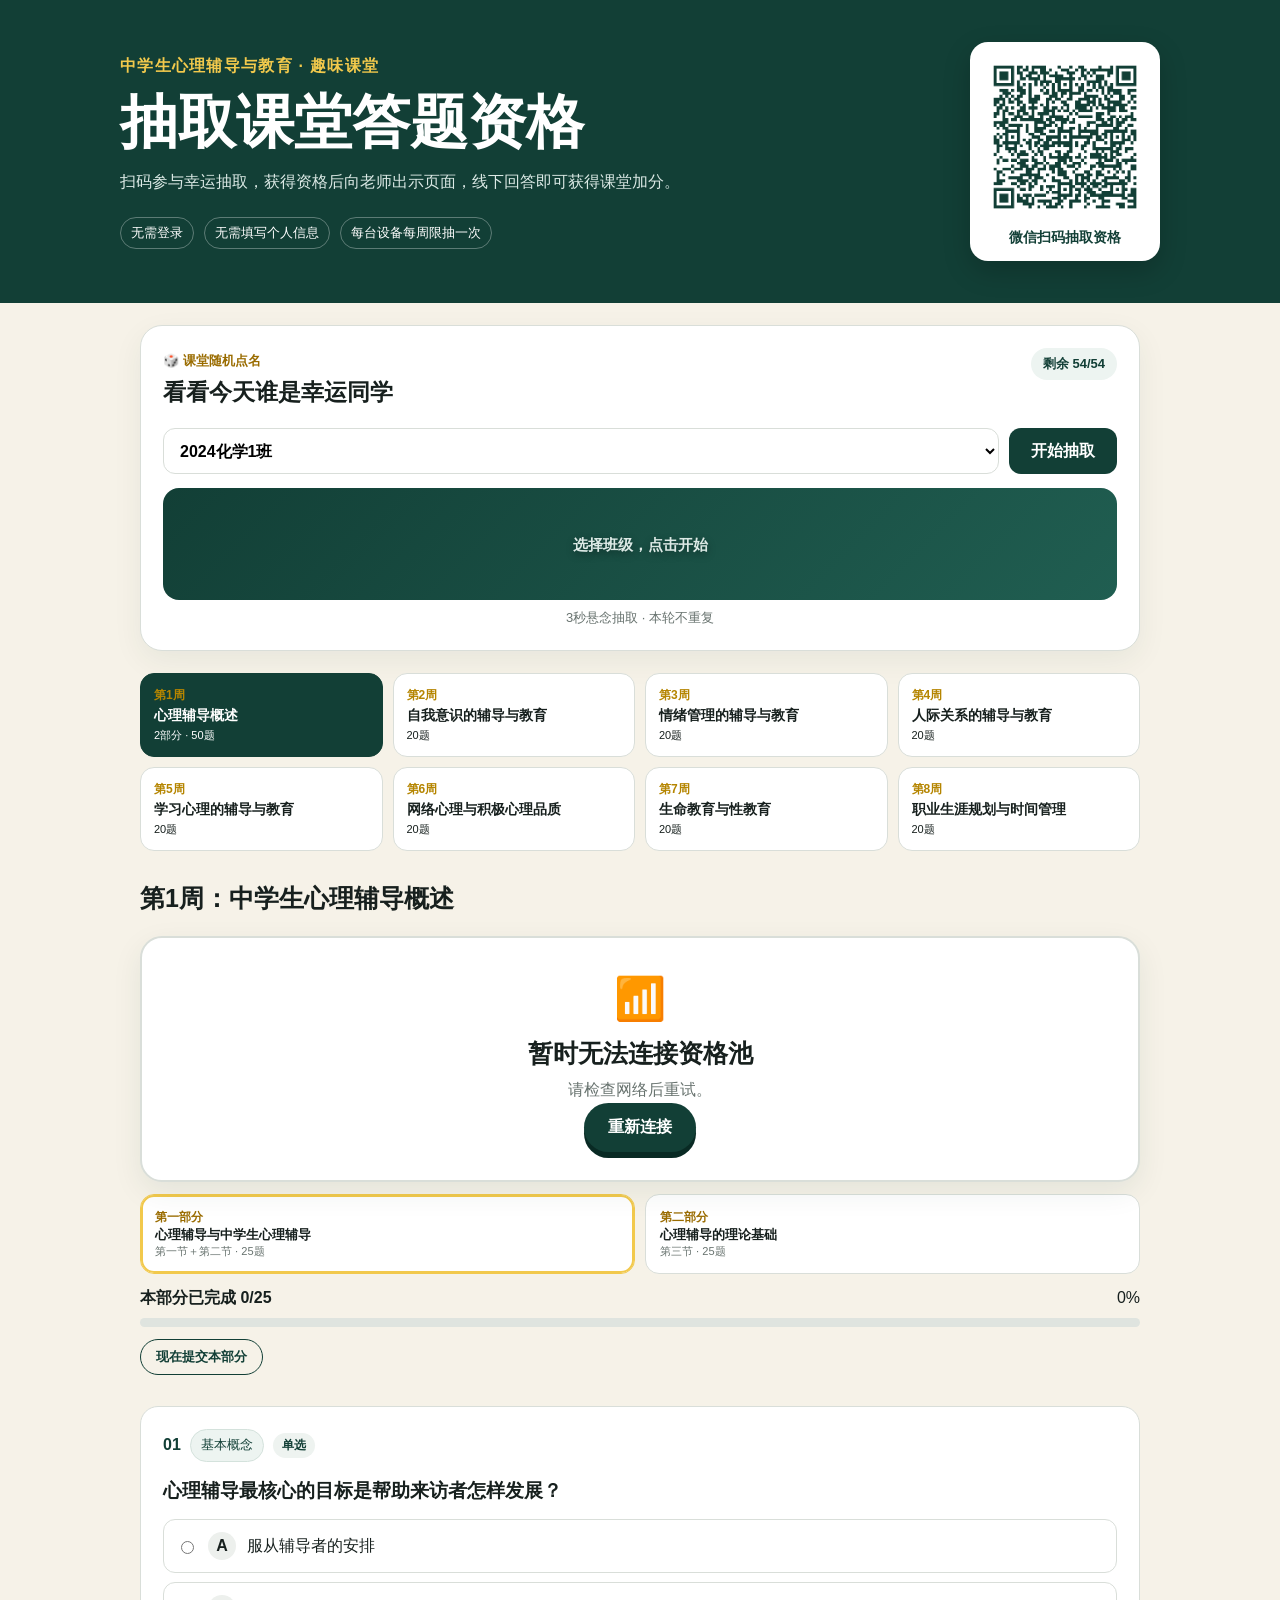
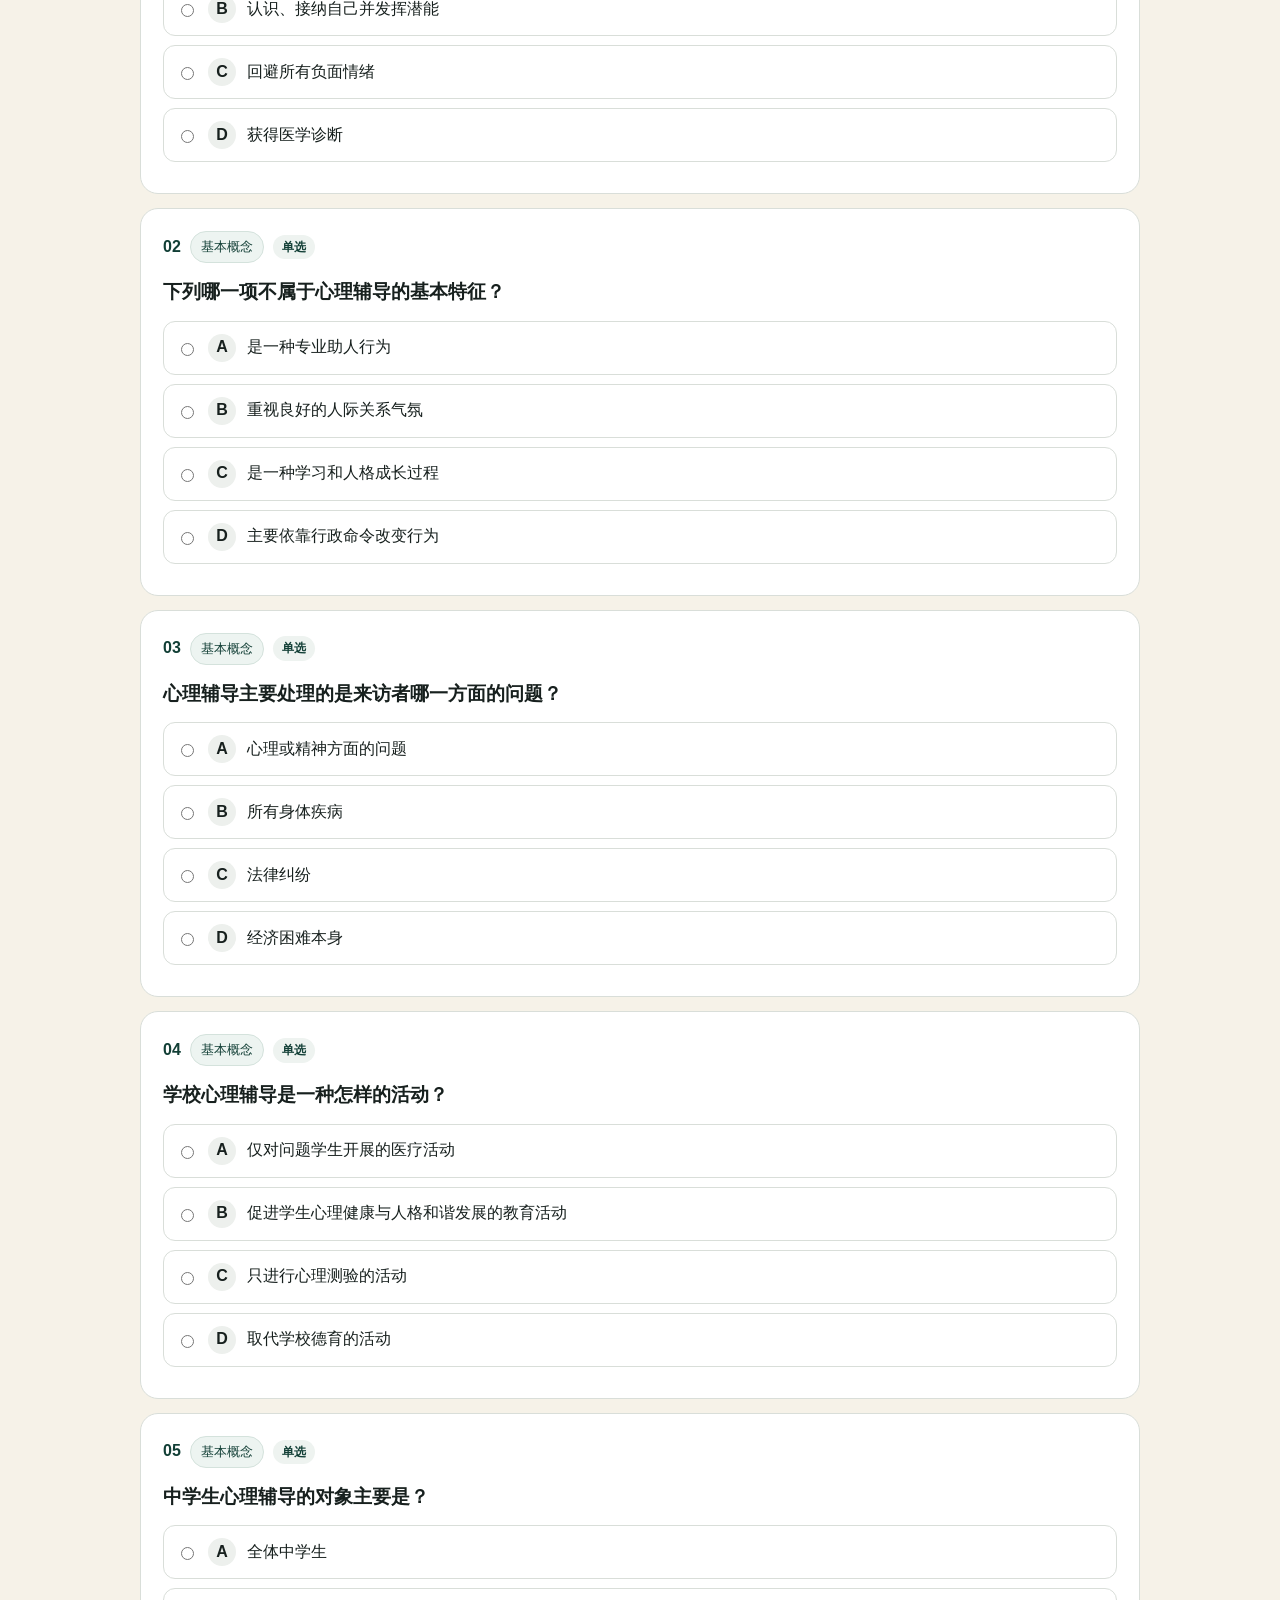
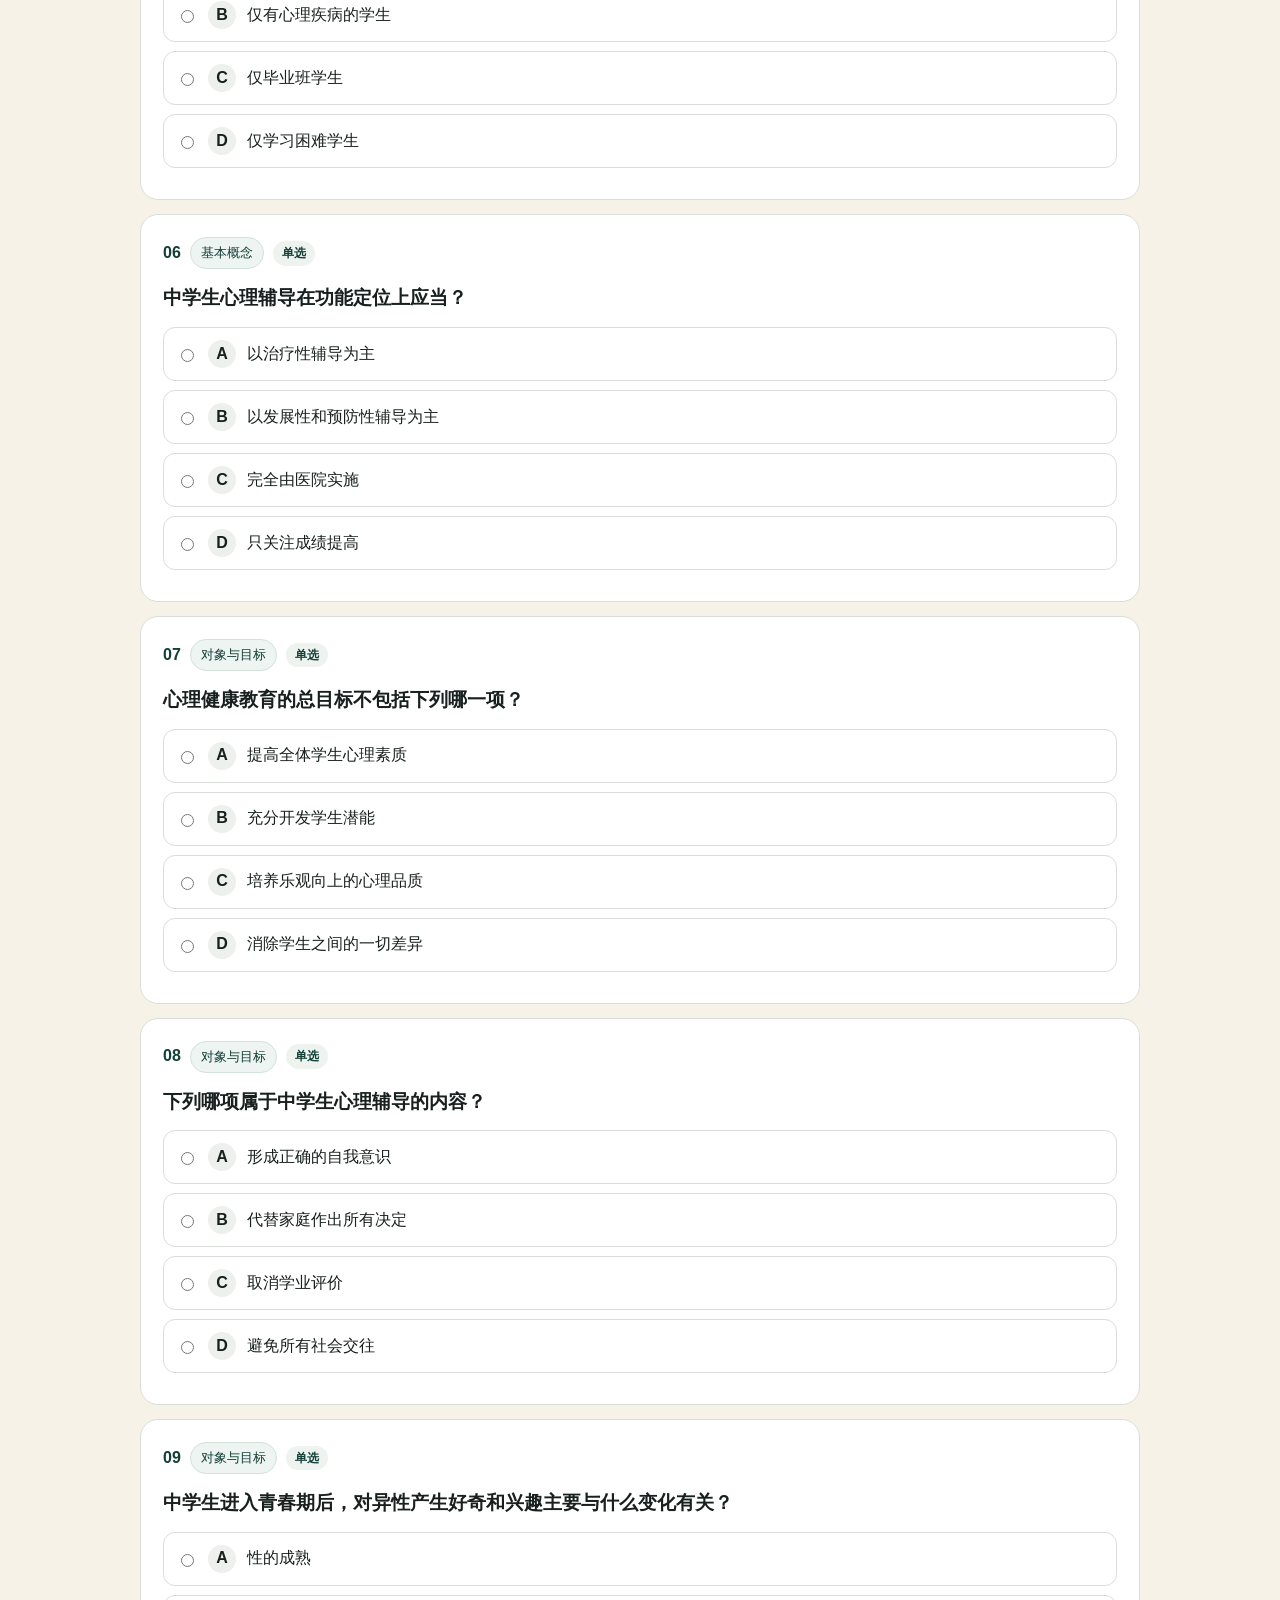
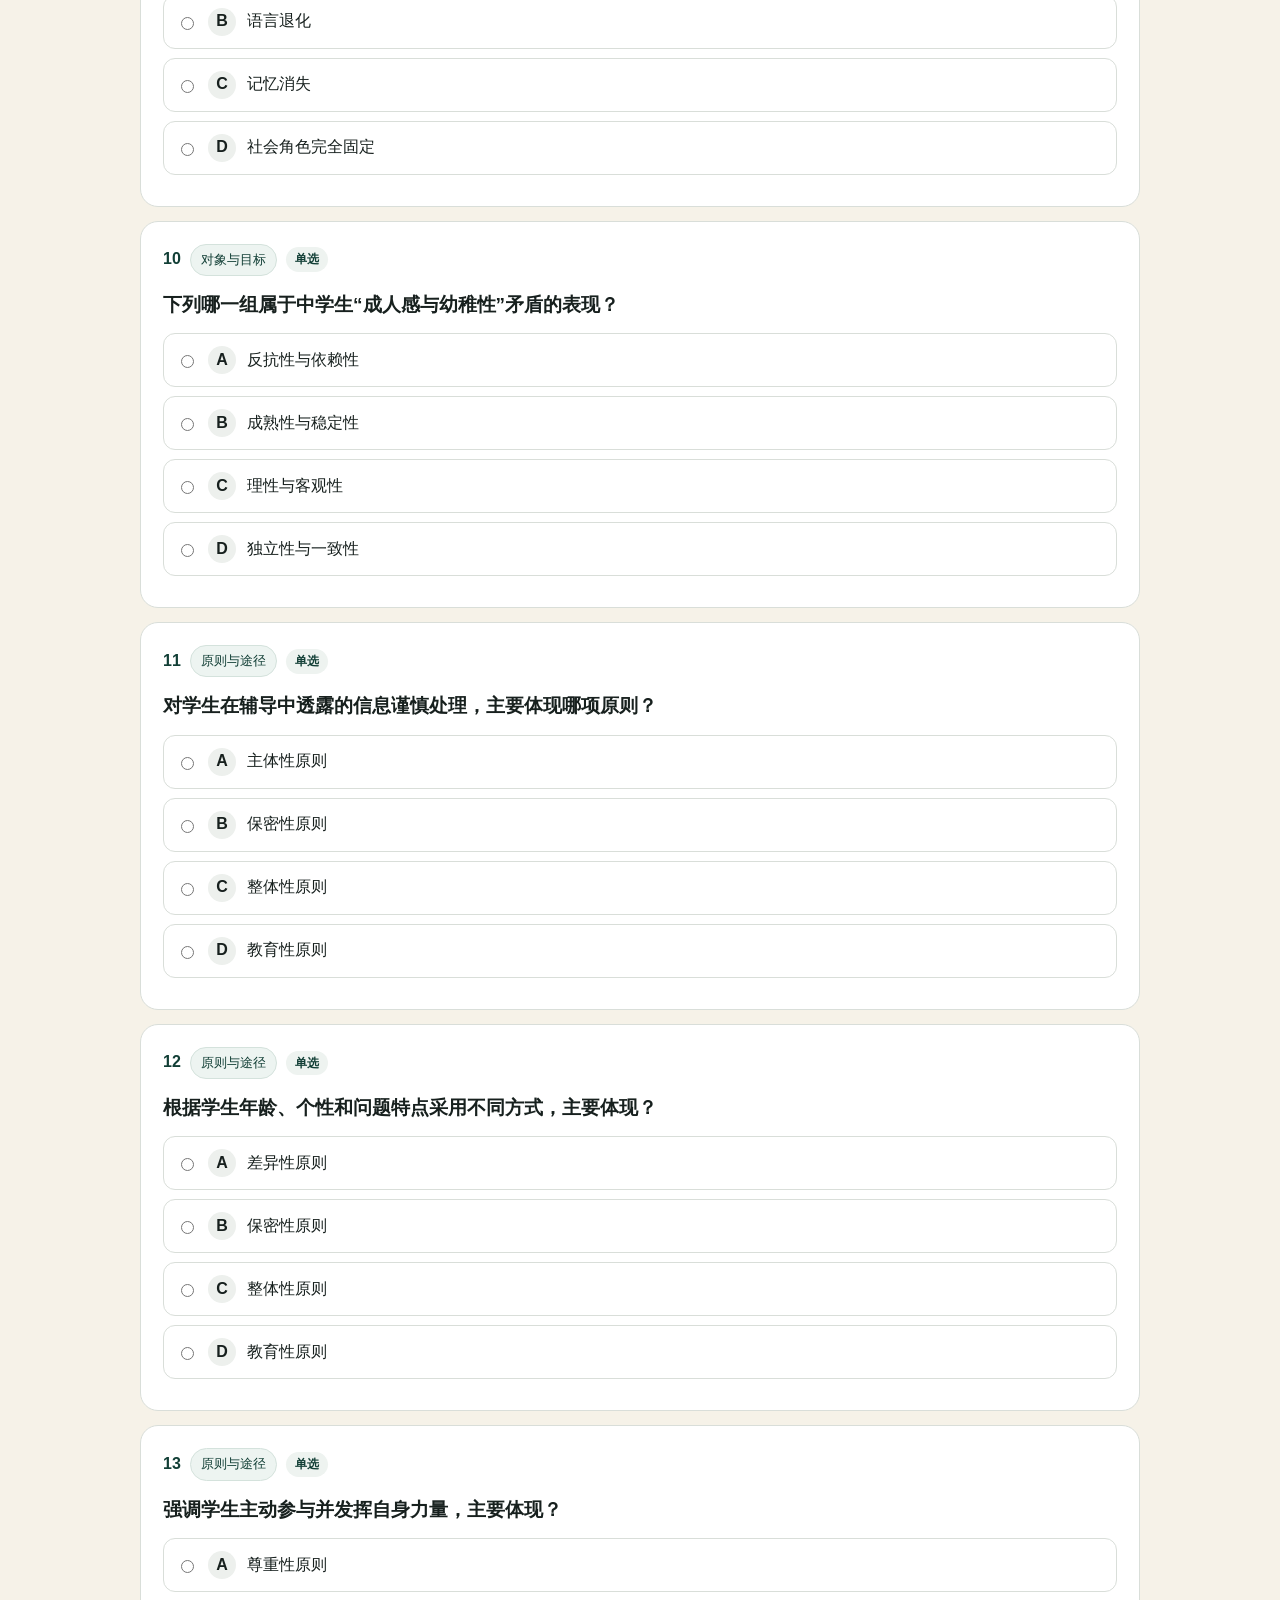
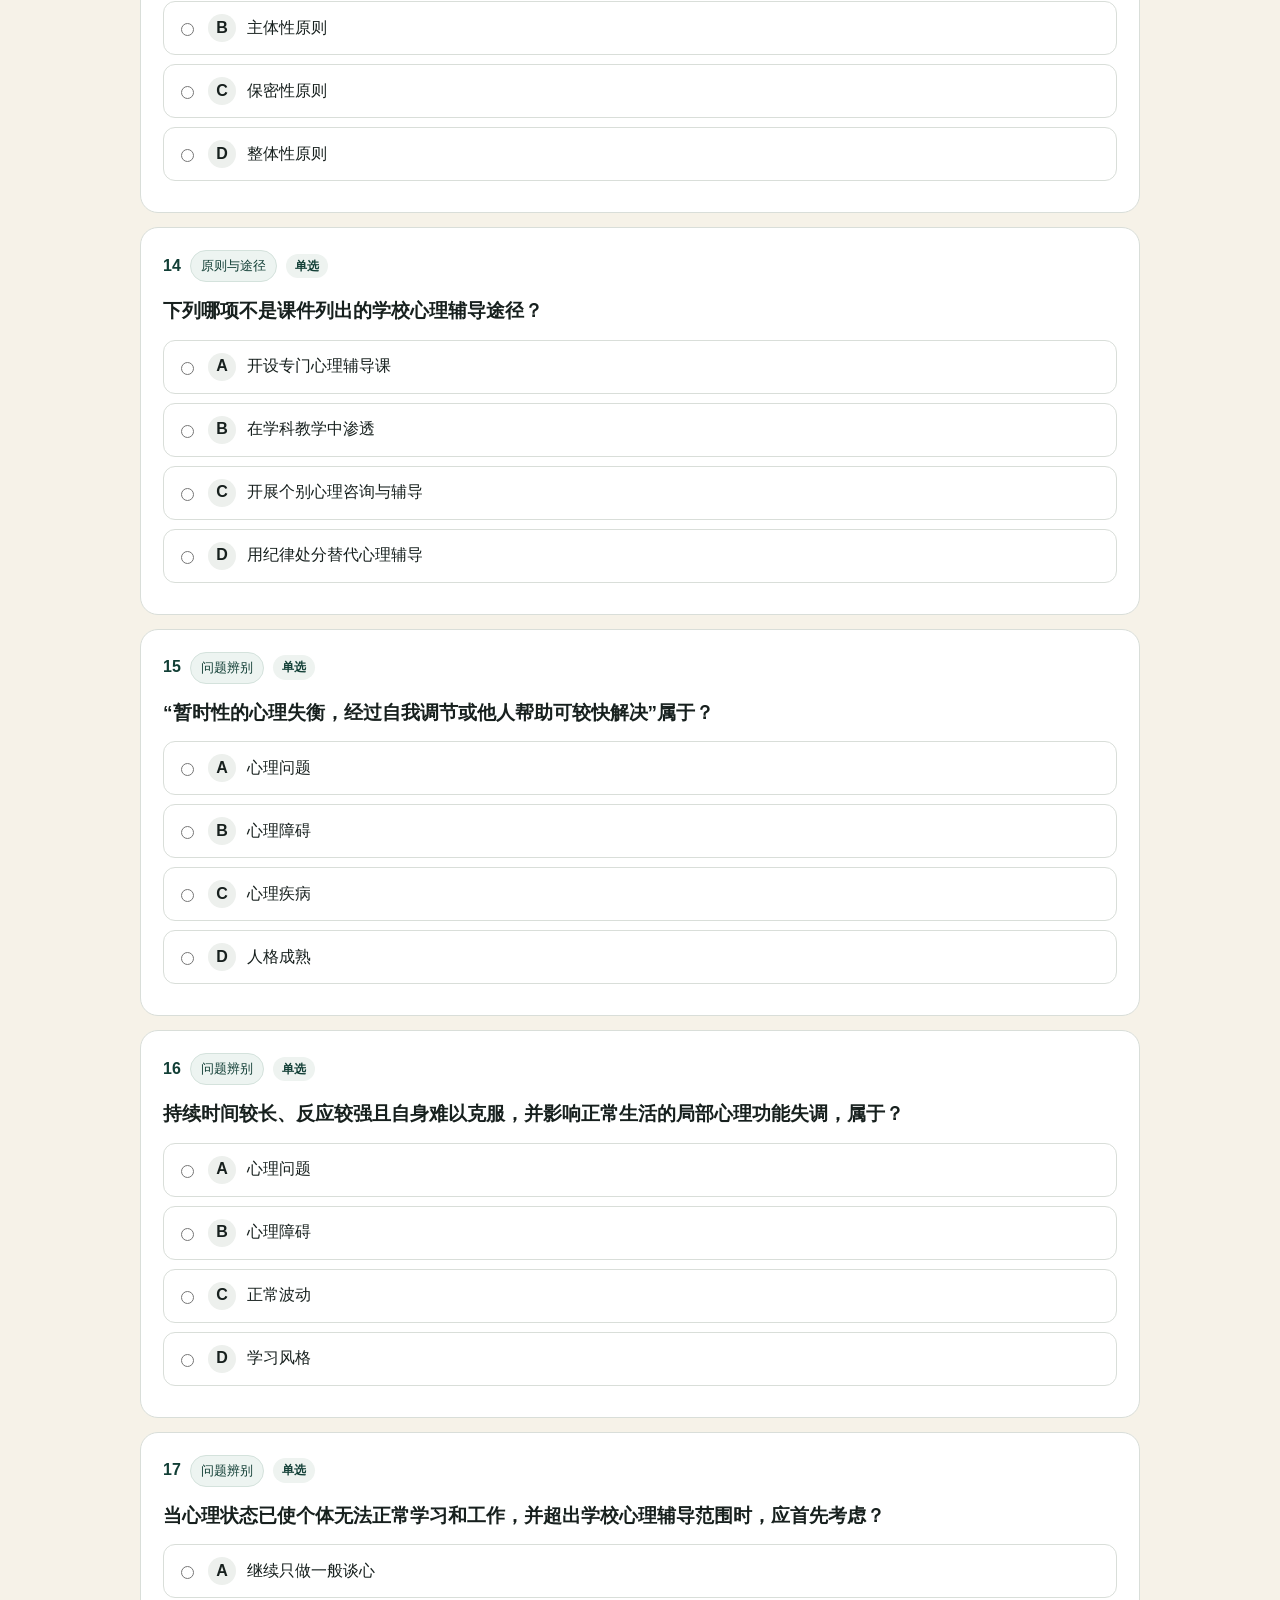
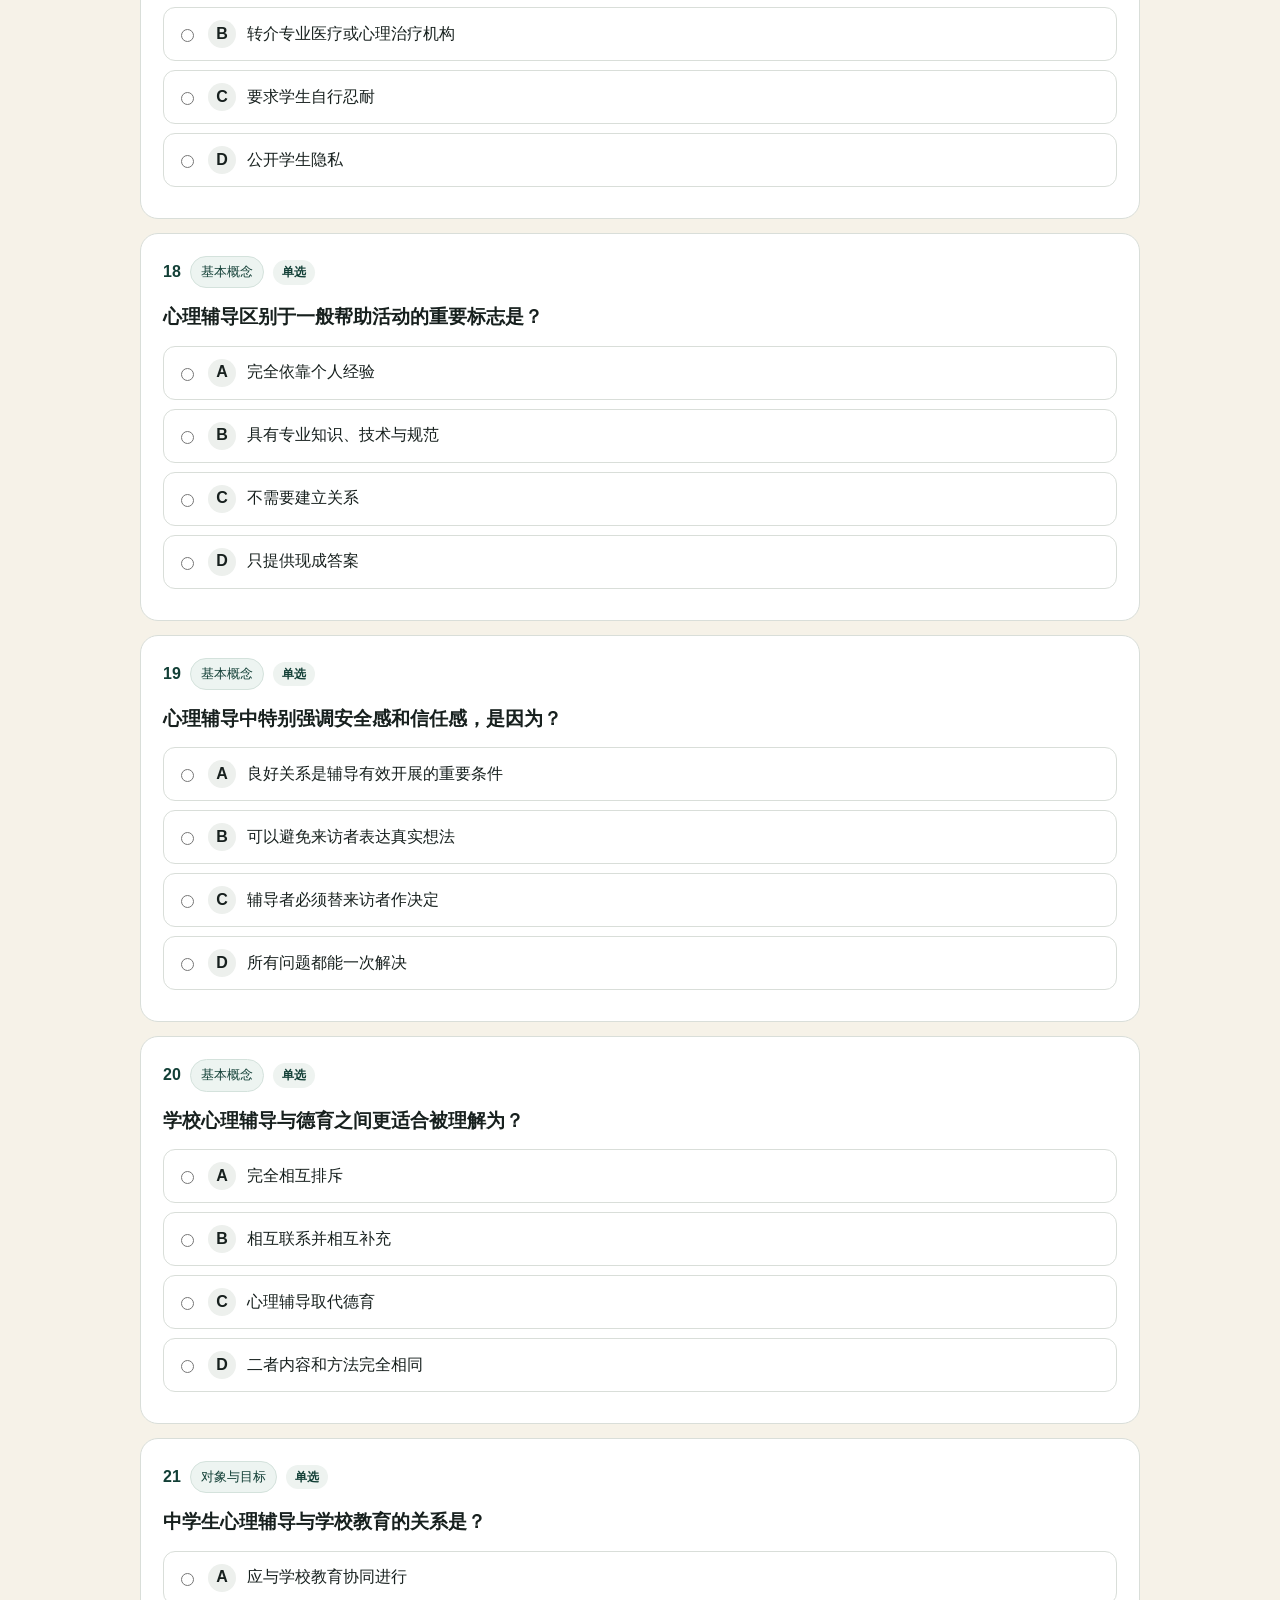
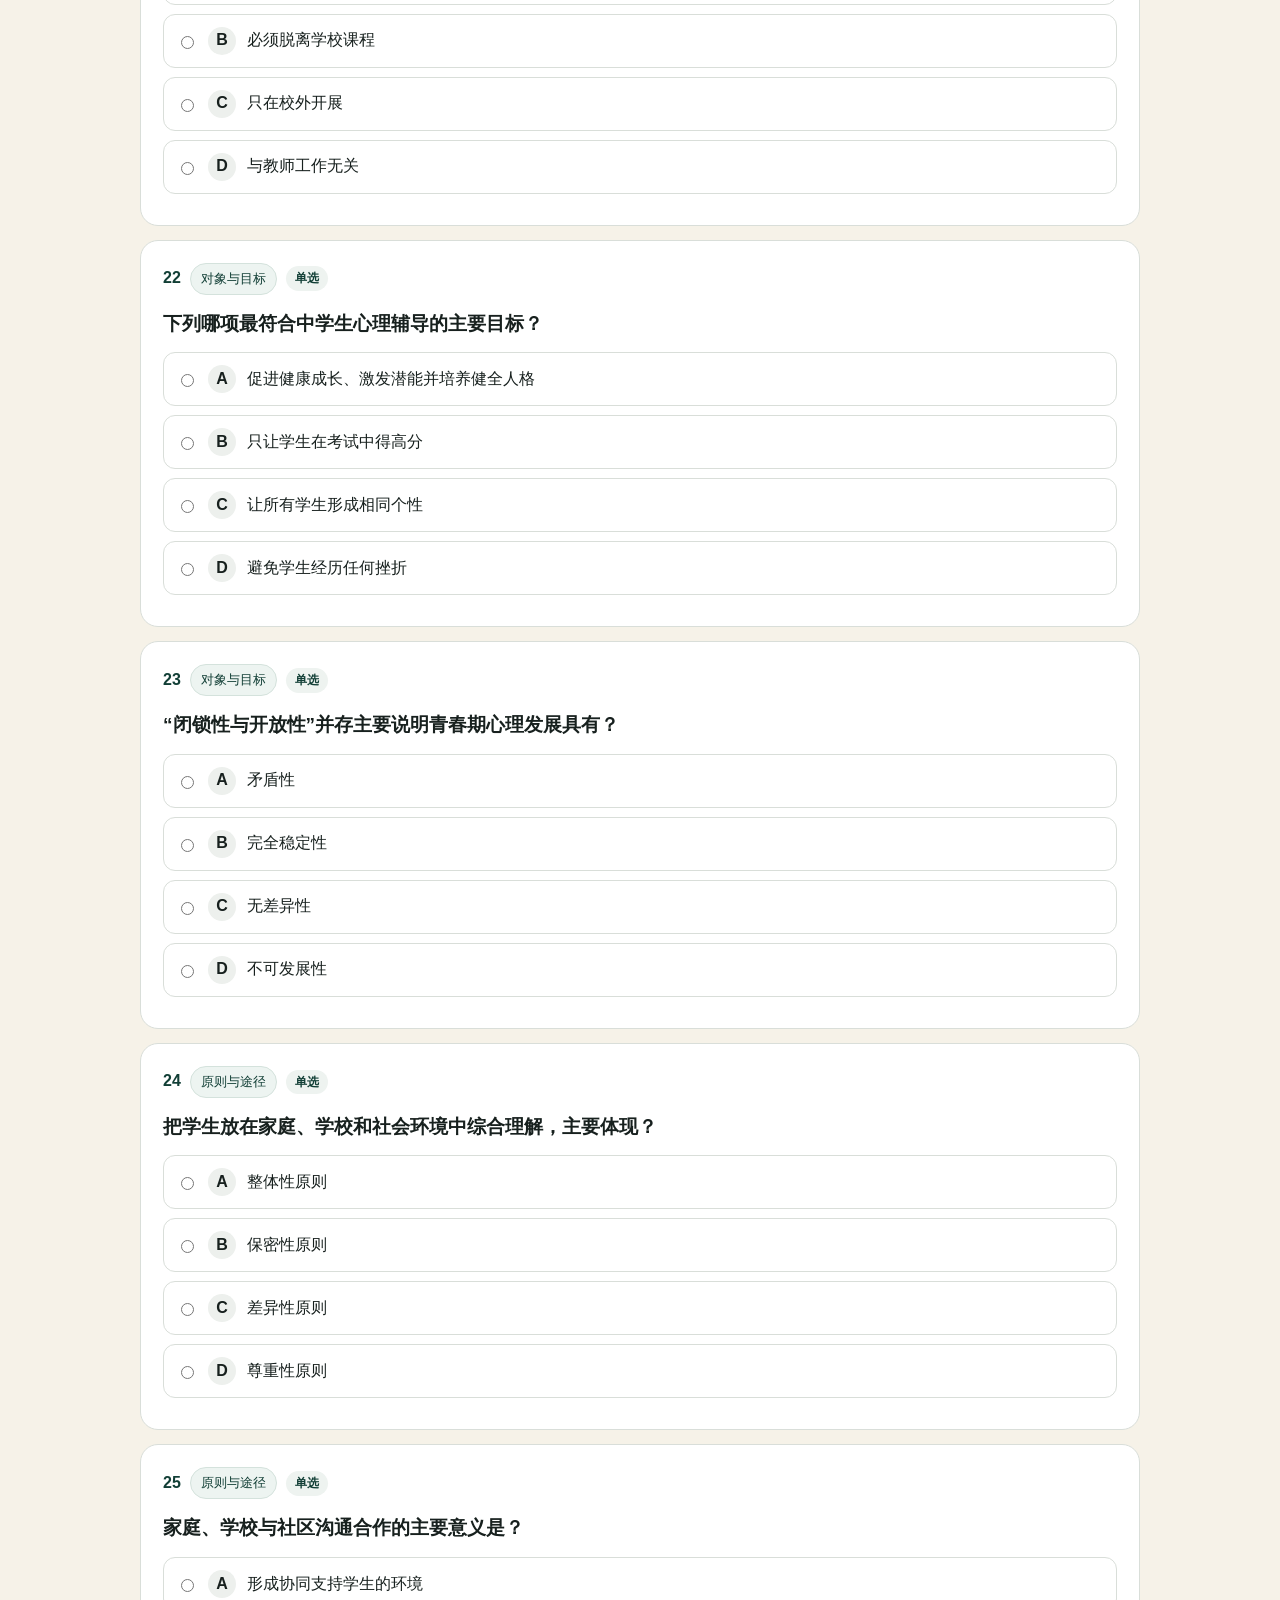
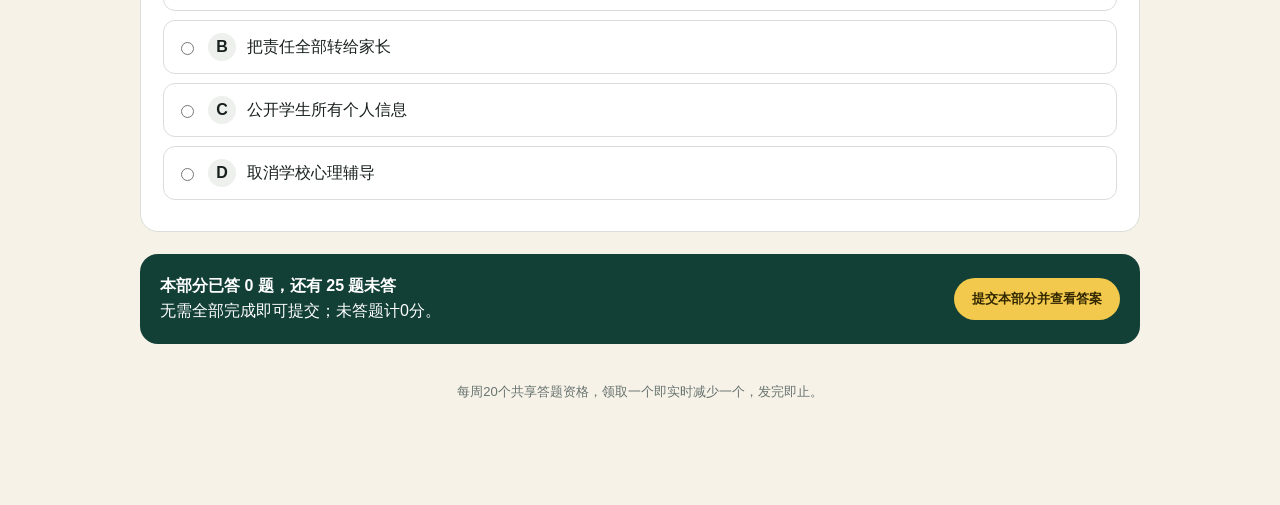
==== commit fedc93e3: "Add files via upload" ====
--- a/psychological-counseling-quiz.html
+++ b/psychological-counseling-quiz.html
@@ -4,8 +4,27 @@
 .early-submit{margin-top:12px;border:1px solid var(--green);border-radius:999px;background:transparent;color:var(--green);padding:8px 15px;font-weight:800;cursor:pointer}
 .qualification{max-width:1040px;margin:18px auto 4px;padding:0 20px}.draw-stage,.ticket{position:relative;overflow:hidden;border-radius:22px;padding:24px;background:linear-gradient(135deg,#fff7d9,#fff);border:2px solid var(--yellow);box-shadow:0 10px 30px #123f3614}.draw-stage{display:grid;grid-template-columns:auto 1fr auto;gap:18px;align-items:center}.draw-icon{font-size:42px}.draw-kicker,.ticket>span{font-size:13px;font-weight:900;color:#9a6c00;letter-spacing:.08em}.draw-stage h2,.ticket h2{margin:3px 0 5px;font-size:25px}.draw-stage p,.ticket p{margin:0;color:var(--muted)}.draw-button{border:0;border-radius:999px;padding:14px 24px;background:var(--green);color:#fff;font-weight:900;font-size:16px;cursor:pointer;box-shadow:0 6px 0 #092a24}.draw-button:active{transform:translateY(4px);box-shadow:0 2px 0 #092a24}.draw-button:disabled{opacity:.75}.odds{text-align:center;color:var(--muted);font-size:12px;margin-top:7px}.ticket{text-align:center;padding:28px}.ticket.won{background:linear-gradient(135deg,#fff2ae,#fffaf0)}.ticket.missed{background:#fff;border-color:var(--line)}.confetti{font-size:28px;margin-bottom:5px}.ticket-code{display:inline-block;margin:12px 0;padding:9px 18px;border:2px dashed var(--green);border-radius:10px;color:var(--green);font-weight:900;letter-spacing:.12em}.teacher-reset{display:block;margin:15px auto 0;border:0;background:transparent;color:#89918e;text-decoration:underline;cursor:pointer;font-size:12px}@media(max-width:650px){.draw-stage{grid-template-columns:auto 1fr}.draw-button{grid-column:1/-1;width:100%}}
 .remaining{display:block;margin-top:8px;color:var(--green)}.spinning{display:inline-block;animation:spin 1s ease-in-out infinite}.ticket.won{background:radial-gradient(circle at 50% 0,#fffdf1 0,#fff1a8 52%,#f5cd55 100%);border:3px solid #e4af22;box-shadow:0 15px 40px #8a650033}.winner-crown{font-size:52px;animation:pop .65s cubic-bezier(.2,1.7,.4,1)}.winner-label{display:block!important;color:#7a5700!important;letter-spacing:.2em!important}.winner-title{font-size:clamp(30px,7vw,46px)!important;color:#6b4500;margin:5px 0!important;text-shadow:0 2px #fff}.winner-week{font-weight:700;color:#715b22!important}.ticket-code{background:#fffdf5;border-color:#6b4b00;min-width:230px}.ticket-code small,.ticket-code strong{display:block}.ticket-code small{font-size:12px;letter-spacing:.08em;color:#8a722f}.ticket-code strong{font-size:30px;letter-spacing:.14em;color:#123f36}.show-teacher{max-width:520px;margin:4px auto 12px!important}.spark{position:absolute;color:#d99b00;font-style:normal;font-size:25px;animation:twinkle 1.4s ease-in-out infinite}.s1{left:10%;top:18%}.s2{right:12%;top:14%;animation-delay:.3s}.s3{right:20%;bottom:16%;animation-delay:.7s}@keyframes spin{50%{transform:rotate(12deg) scale(1.08)}}@keyframes pop{0%{transform:scale(.2) rotate(-20deg);opacity:0}100%{transform:scale(1);opacity:1}}@keyframes twinkle{50%{transform:scale(1.5) rotate(25deg);opacity:.45}}
-</style></head><body><header class="hero"><div class="hero-inner"><div class="hero-text"><div class="eyebrow">中学生心理辅导与教育 · 趣味课堂</div><h1>抽取课堂答题资格</h1><p class="hero-copy">扫码参与幸运抽取，获得资格后向老师出示页面，线下回答即可获得课堂加分。</p><div class="meta-row"><span>无需登录</span><span>无需填写个人信息</span><span>每台设备每周限抽一次</span></div></div><div class="hero-qr"><img src="[data-uri]" alt="课堂答题资格抽取二维码"><strong>微信扫码抽取资格</strong></div></div></header><nav class="part-nav" id="nav"></nav><div class="week-heading"><h2 id="weekTitle"></h2></div><section class="qualification" id="qualification"></section><nav class="subnav" id="subnav"></nav><div class="progress-wrap" id="progress"></div><main><section id="result"></section><section class="quiz" id="quiz"></section><section id="submit"></section><footer><p>每周20个共享答题资格，领取一个即实时减少一个，发完即止。</p></footer></main><script>const weeks=[{"title":"第1周：中学生心理辅导概述","shortTitle":"心理辅导概述","questions":[{"section":"基本概念","stem":"心理辅导最核心的目标是帮助来访者怎样发展？","options":["服从辅导者的安排","认识、接纳自己并发挥潜能","回避所有负面情绪","获得医学诊断"],"answer":1,"explanation":"心理辅导强调协助来访者认识、接纳和欣赏自己，克服成长障碍并发挥个人潜能。"},{"section":"基本概念","stem":"下列哪一项不属于心理辅导的基本特征？","options":["是一种专业助人行为","重视良好的人际关系气氛","是一种学习和人格成长过程","主要依靠行政命令改变行为"],"answer":3,"explanation":"心理辅导依靠专业关系和心理学技术，不是依靠行政命令。"},{"section":"基本概念","stem":"心理辅导主要处理的是来访者哪一方面的问题？","options":["心理或精神方面的问题","所有身体疾病","法律纠纷","经济困难本身"],"answer":0,"explanation":"课件强调，心理辅导主要解决来访者心理或精神方面存在的问题。"},{"section":"基本概念","stem":"学校心理辅导是一种怎样的活动？","options":["仅对问题学生开展的医疗活动","促进学生心理健康与人格和谐发展的教育活动","只进行心理测验的活动","取代学校德育的活动"],"answer":1,"explanation":"学校心理辅导综合运用多学科理论和多种形式，帮助学生自我认识、自我接纳和自我调节。"},{"section":"基本概念","stem":"中学生心理辅导的对象主要是？","options":["全体中学生","仅有心理疾病的学生","仅毕业班学生","仅学习困难学生"],"answer":0,"explanation":"中学生心理辅导面向全体中学生，以发展性和预防性辅导为主。"},{"section":"基本概念","stem":"中学生心理辅导在功能定位上应当？","options":["以治疗性辅导为主","以发展性和预防性辅导为主","完全由医院实施","只关注成绩提高"],"answer":1,"explanation":"课件明确提出以发展性和预防性辅导为主，治疗性辅导为辅。"},{"section":"对象与目标","stem":"心理健康教育的总目标不包括下列哪一项？","options":["提高全体学生心理素质","充分开发学生潜能","培养乐观向上的心理品质","消除学生之间的一切差异"],"answer":3,"explanation":"心理健康教育尊重个体差异，并不以消除差异为目标。"},{"section":"对象与目标","stem":"下列哪项属于中学生心理辅导的内容？","options":["形成正确的自我意识","代替家庭作出所有决定","取消学业评价","避免所有社会交往"],"answer":0,"explanation":"课件列出的内容包括正确自我意识、社会适应、社会交往和学业能力。"},{"section":"对象与目标","stem":"中学生进入青春期后，对异性产生好奇和兴趣主要与什么变化有关？","options":["性的成熟","语言退化","记忆消失","社会角色完全固定"],"answer":0,"explanation":"青春期性的成熟会使中学生对异性产生好奇和兴趣。"},{"section":"对象与目标","stem":"下列哪一组属于中学生“成人感与幼稚性”矛盾的表现？","options":["反抗性与依赖性","成熟性与稳定性","理性与客观性","独立性与一致性"],"answer":0,"explanation":"课件列出反抗与依赖、闭锁与开放、勇敢与懦弱、高傲与自卑等矛盾。"},{"section":"原则与途径","stem":"对学生在辅导中透露的信息谨慎处理，主要体现哪项原则？","options":["主体性原则","保密性原则","整体性原则","教育性原则"],"answer":1,"explanation":"保密性原则要求妥善保护辅导信息，但涉及伤害风险等情况时需按专业规范处理。"},{"section":"原则与途径","stem":"根据学生年龄、个性和问题特点采用不同方式，主要体现？","options":["差异性原则","保密性原则","整体性原则","教育性原则"],"answer":0,"explanation":"差异性原则要求尊重个体差异，采用适合具体学生的辅导方法。"},{"section":"原则与途径","stem":"强调学生主动参与并发挥自身力量，主要体现？","options":["尊重性原则","主体性原则","保密性原则","整体性原则"],"answer":1,"explanation":"主体性原则强调学生是自我成长和改变的主体。"},{"section":"原则与途径","stem":"下列哪项不是课件列出的学校心理辅导途径？","options":["开设专门心理辅导课","在学科教学中渗透","开展个别心理咨询与辅导","用纪律处分替代心理辅导"],"answer":3,"explanation":"心理辅导可通过课程、学科渗透、个别辅导及家校社沟通开展，不能被纪律处分替代。"},{"section":"问题辨别","stem":"“暂时性的心理失衡，经过自我调节或他人帮助可较快解决”属于？","options":["心理问题","心理障碍","心理疾病","人格成熟"],"answer":0,"explanation":"这是课件对一般心理问题的界定。"},{"section":"问题辨别","stem":"持续时间较长、反应较强且自身难以克服，并影响正常生活的局部心理功能失调，属于？","options":["心理问题","心理障碍","正常波动","学习风格"],"answer":1,"explanation":"这是心理障碍的主要特征，需要更专业的评估与帮助。"},{"section":"问题辨别","stem":"当心理状态已使个体无法正常学习和工作，并超出学校心理辅导范围时，应首先考虑？","options":["继续只做一般谈心","转介专业医疗或心理治疗机构","要求学生自行忍耐","公开学生隐私"],"answer":1,"explanation":"严重且持续的心理疾病超出一般心理辅导范围，应及时进行专业转介。"},{"section":"基本概念","stem":"心理辅导区别于一般帮助活动的重要标志是？","options":["完全依靠个人经验","具有专业知识、技术与规范","不需要建立关系","只提供现成答案"],"answer":1,"explanation":"心理辅导是一种专业助人行为，需要运用心理学知识、技术并遵循专业规范。"},{"section":"基本概念","stem":"心理辅导中特别强调安全感和信任感，是因为？","options":["良好关系是辅导有效开展的重要条件","可以避免来访者表达真实想法","辅导者必须替来访者作决定","所有问题都能一次解决"],"answer":0,"explanation":"良好的辅导关系能够帮助来访者形成安全感和信任感，从而进行真实、开放的交流。"},{"section":"基本概念","stem":"学校心理辅导与德育之间更适合被理解为？","options":["完全相互排斥","相互联系并相互补充","心理辅导取代德育","二者内容和方法完全相同"],"answer":1,"explanation":"学校心理辅导与德育既有区别，也相互联系、相互补充。"},{"section":"对象与目标","stem":"中学生心理辅导与学校教育的关系是？","options":["应与学校教育协同进行","必须脱离学校课程","只在校外开展","与教师工作无关"],"answer":0,"explanation":"课件强调中学生心理辅导应当与学校教育协同进行。"},{"section":"对象与目标","stem":"下列哪项最符合中学生心理辅导的主要目标？","options":["促进健康成长、激发潜能并培养健全人格","只让学生在考试中得高分","让所有学生形成相同个性","避免学生经历任何挫折"],"answer":0,"explanation":"中学生心理辅导关注健康成长、学业能力、自我潜能与健全人格。"},{"section":"对象与目标","stem":"“闭锁性与开放性”并存主要说明青春期心理发展具有？","options":["矛盾性","完全稳定性","无差异性","不可发展性"],"answer":0,"explanation":"青春期成人感与幼稚性并存，常表现出多组相互矛盾的心理特点。"},{"section":"原则与途径","stem":"把学生放在家庭、学校和社会环境中综合理解，主要体现？","options":["整体性原则","保密性原则","差异性原则","尊重性原则"],"answer":0,"explanation":"整体性原则要求从个体及其所处环境的相互联系中理解和帮助学生。"},{"section":"原则与途径","stem":"家庭、学校与社区沟通合作的主要意义是？","options":["形成协同支持学生的环境","把责任全部转给家长","公开学生所有个人信息","取消学校心理辅导"],"answer":0,"explanation":"家校社沟通有助于整合资源，为学生建立连续、协调的支持环境。"},{"section":"精神分析","stem":"弗洛伊德人格结构中，遵循“快乐原则”的是？","options":["本我","自我","超我","现实我"],"answer":0,"explanation":"本我由原始本能组成，追求当前需要的即时满足，遵循快乐原则。"},{"section":"精神分析","stem":"在人格结构中协调本我、超我与现实要求的是？","options":["本我","自我","超我","潜意识"],"answer":1,"explanation":"自我由本我分化而来，依据现实原则进行协调。"},{"section":"精神分析","stem":"监督、批判和约束自身行为，并遵循“道德原则”的是？","options":["本我","自我","超我","前意识"],"answer":2,"explanation":"超我是人格中的理想与道德部分。"},{"section":"精神分析","stem":"弗洛伊德人格发展阶段中，0—1.5岁大致属于？","options":["口唇期","肛门期","性器期","潜伏期"],"answer":0,"explanation":"口唇期约为0—1.5岁，满足主要通过口腔活动获得。"},{"section":"精神分析","stem":"儿童兴趣由身体和父母转向周围事物、同性团体更突出，大致属于？","options":["口唇期","肛门期","潜伏期","生殖期"],"answer":2,"explanation":"潜伏期约为6—12岁，原始欲力相对处于潜伏状态。"},{"section":"精神分析","stem":"下列哪项属于课件所列的积极防卫机制？","options":["投射","潜抑","升华","反向"],"answer":2,"explanation":"升华、补偿、幽默、利他和仿同被列为积极防卫机制。"},{"section":"精神分析","stem":"把自己不能接受的欲望或特点归因于别人，属于哪种防卫机制？","options":["投射","升华","幽默","利他"],"answer":0,"explanation":"投射是把自身难以接受的冲动、想法或特点归到他人身上。"},{"section":"精神分析","stem":"鼓励来访者说出浮现在脑海中的任何想法，以发现无意识冲突的方法是？","options":["自由联想","系统脱敏","代币疗法","理性抗辩"],"answer":0,"explanation":"自由联想通过不加筛选地表达联想内容来探索无意识冲突。"},{"section":"精神分析","stem":"精神分析认为，通过分析梦的象征内容可以探索？","options":["被压抑的欲望与冲突","操作性条件反射","课堂强化计划","社会学习过程"],"answer":0,"explanation":"释梦被用于探索梦中象征内容与被压抑欲望、冲突之间的联系。"},{"section":"发展理论","stem":"埃里克森认为，青少年期最主要的发展矛盾是？","options":["信任对不信任","自主对羞怯","角色同一性对角色混乱","繁衍对停滞"],"answer":2,"explanation":"12—18岁左右的核心任务是形成角色同一性，回答“我是谁”等问题。"},{"section":"行为主义","stem":"“狗的条件反射实验”主要体现哪种学习理论？","options":["经典条件反射","操作性条件作用","观察学习","顿悟学习"],"answer":0,"explanation":"巴甫洛夫的实验是经典条件反射的代表。"},{"section":"行为主义","stem":"把强化与有机体发出的操作反应联系起来，属于？","options":["经典条件反射","操作性条件作用","精神分析","来访者中心疗法"],"answer":1,"explanation":"斯金纳的操作性条件作用强调行为后果对行为发生概率的影响。"},{"section":"行为主义","stem":"班杜拉社会学习过程首先需要经过？","options":["注意过程","保持过程","动作再现过程","动机过程"],"answer":0,"explanation":"观察学习通常包括注意、保持、动作再现和动机四个过程。"},{"section":"行为主义","stem":"缓慢暴露于焦虑情境，同时用放松反应对抗焦虑，属于？","options":["系统脱敏法","满灌疗法","厌恶疗法","自由联想"],"answer":0,"explanation":"系统脱敏强调分级、渐进暴露，并以放松状态对抗焦虑。"},{"section":"行为主义","stem":"让个体直接、持续接触引起恐惧的情境，直至恐惧减弱，属于？","options":["代币疗法","满灌疗法","释梦","合理情绪疗法"],"answer":1,"explanation":"满灌疗法采用快速、直接暴露方式，应由受过训练的专业人员审慎实施。"},{"section":"行为主义","stem":"个体出现预期良好行为后立即给予奖励，以巩固该行为，属于？","options":["代币疗法","厌恶疗法","催眠","投射"],"answer":0,"explanation":"代币疗法以代币或奖励强化目标行为。"},{"section":"行为主义","stem":"把令人厌恶的刺激与不良行为结合，以建立新的条件反射，属于？","options":["系统脱敏法","厌恶疗法","满灌疗法","自由联想"],"answer":1,"explanation":"厌恶疗法利用条件反射原理削弱不良行为，实际应用须遵循伦理与专业规范。"},{"section":"人本与认知","stem":"罗杰斯来访者中心疗法的核心条件不包括？","options":["共情","真诚","无条件积极关注","对来访者进行强制说服"],"answer":3,"explanation":"人本主义强调共情、真诚和无条件积极关注，而不是强制说服。"},{"section":"人本与认知","stem":"埃利斯认为，导致情绪困扰和异常行为反应的重要原因是？","options":["事件本身必然造成","不合理的认知和信念","所有童年经历","缺少外部惩罚"],"answer":1,"explanation":"理性情绪疗法认为，个体对事件的看法和信念会影响其情绪与行为。"},{"section":"人本与认知","stem":"“一次考试失败就说明我永远不会成功”主要体现哪种不合理信念？","options":["绝对化","过分概括化","合理推断","无条件积极关注"],"answer":1,"explanation":"由一次失败推断整体和未来，是以偏概全、以一概十的过分概括化。"},{"section":"人本与认知","stem":"“如果这次没有得到第一名，一切都彻底完了”主要体现？","options":["糟糕至极","观察学习","升华","主体性"],"answer":0,"explanation":"把可能的不良后果无限严重化，属于“糟糕至极”的思维方式。"},{"section":"人本与认知","stem":"“所有人都必须喜欢我”最突出地表现出哪种不合理信念？","options":["绝对化要求","合理愿望","观察学习","积极关注"],"answer":0,"explanation":"使用“必须”“应该”等僵化要求，体现绝对化的不合理信念。"},{"section":"理论综合","stem":"关于人本主义辅导，下列说法正确的有哪些？（多选）","options":["重视共情和真诚","强调无条件积极关注","以强制说服为核心","尊重来访者的主体性"],"answer":[0,1,3],"explanation":"人本主义辅导重视共情、真诚、无条件积极关注和来访者主体性，不主张强制说服。"},{"section":"理论综合","stem":"关于行为主义及其辅导方法，下列说法正确的有哪些？（多选）","options":["经典条件反射与巴甫洛夫有关","操作性条件作用关注行为后果","系统脱敏通常采用分级、渐进暴露","自由联想是斯金纳提出的行为塑造技术"],"answer":[0,1,2],"explanation":"前三项正确；自由联想属于精神分析方法，不是斯金纳的行为塑造技术。"},{"section":"理论综合","stem":"关于理性情绪疗法，下列说法正确的有哪些？（多选）","options":["信念会影响事件后的情绪反应","可通过质疑检验不合理信念","事件本身必然直接决定一切情绪后果","绝对化要求是一类不合理信念"],"answer":[0,1,3],"explanation":"理性情绪疗法强调信念在事件与情绪后果之间的作用，并通过质疑不合理信念促进改变。"}]},{"title":"第2周：自我意识的辅导与教育","shortTitle":"自我意识的辅导与教育","questions":[{"section":"自我意识","stem":"“自我意识”的意思是什么？","options":["个体对自我及自己与周围环境关系的认知、体验和评价的总和。","包括个体因素、生活环境因素和社会文化因素。","控制能力和反省能力逐渐发展，但仍不完善。","教师应敢于承认错误，以平等、宽容和适度退避促进沟通。"],"answer":0,"explanation":"自我意识：个体对自我及自己与周围环境关系的认知、体验和评价的总和。"},{"section":"自我意识","stem":"“生理自我”的意思是什么？","options":["中学生逐渐能够审视并评价自己的优点与不足。","个体对自己的身体和生理状况等方面的意识。","高估自己的优点和长处，容易盲目乐观并难以容忍自身缺点。","重点提升客观评价能力、社会视角转换技能并鼓励社会实践。"],"answer":1,"explanation":"生理自我：个体对自己的身体和生理状况等方面的意识。"},{"section":"自我意识","stem":"“心理自我”的意思是什么？","options":["中学生渴望独立、尊重和平等，并希望得到父母支持与认可。","低估自己的价值、夸大不足，害怕失败并不敢尝试。","个体对自己的气质、性格、能力、兴趣和行为等心理特征的意识。","不恰当的家庭教育方式可能强化自负、自卑或自我中心。"],"answer":2,"explanation":"心理自我：个体对自己的气质、性格、能力、兴趣和行为等心理特征的意识。"},{"section":"自我意识","stem":"“理想我”的意思是什么？","options":["中学生开始隐藏部分情绪、秘密和内心体验。","常表现为“别人都好，只有我不好”。","以无法控制的条件或不合理对象比较，容易造成自我认识偏差。","个体想要达到的完善自我形象，是其追求的目标。"],"answer":3,"explanation":"理想我：个体想要达到的完善自我形象，是其追求的目标。"},{"section":"自我意识","stem":"“投射我”的意思是什么？","options":["个体想象自己在他人心目中的形象。","控制能力和反省能力逐渐发展，但仍不完善。","可采用认知矫正与行为训练，帮助学生看到价值并积累成功经验。","包括塑造自我、完善自我和超越自我。"],"answer":0,"explanation":"投射我：个体想象自己在他人心目中的形象。"},{"section":"自我意识","stem":"“自我意识的导向作用”的意思是什么？","options":["高估自己的优点和长处，容易盲目乐观并难以容忍自身缺点。","自我认识和理想会为个体行为与发展方向提供指引。","个体为维护自尊，对外界要求采取相反态度和言行的心理状态。","将自我分为公开我、盲目我、秘密我和未知我四部分。"],"answer":1,"explanation":"自我意识的导向作用：自我认识和理想会为个体行为与发展方向提供指引。"},{"section":"自我意识","stem":"“自我意识的归因与内省作用”的意思是什么？","options":["低估自己的价值、夸大不足，害怕失败并不敢尝试。","教师应敢于承认错误，以平等、宽容和适度退避促进沟通。","个体对行为结果寻找原因，并反思自己的心理与行为。","他人知道而自己尚未觉察的自我部分。"],"answer":2,"explanation":"自我意识的归因与内省作用：个体对行为结果寻找原因，并反思自己的心理与行为。"},{"section":"自我意识","stem":"“自我意识的影响因素”的意思是什么？","options":["常表现为“别人都好，只有我不好”。","重点提升客观评价能力、社会视角转换技能并鼓励社会实践。","自己和他人都尚未认识到的潜在自我部分。","包括个体因素、生活环境因素和社会文化因素。"],"answer":3,"explanation":"自我意识的影响因素：包括个体因素、生活环境因素和社会文化因素。"},{"section":"自我意识","stem":"“自我评价的批判性”的意思是什么？","options":["中学生逐渐能够审视并评价自己的优点与不足。","可采用认知矫正与行为训练，帮助学生看到价值并积累成功经验。","不恰当的家庭教育方式可能强化自负、自卑或自我中心。","主动听取他人的真实反馈有助于减少盲目自我。"],"answer":0,"explanation":"自我评价的批判性：中学生逐渐能够审视并评价自己的优点与不足。"},{"section":"自我意识","stem":"“成人感”的意思是什么？","options":["个体为维护自尊，对外界要求采取相反态度和言行的心理状态。","中学生渴望独立、尊重和平等，并希望得到父母支持与认可。","以无法控制的条件或不合理对象比较，容易造成自我认识偏差。","通过自己与他人的关系进行合理比较来认识自我。"],"answer":1,"explanation":"成人感：中学生渴望独立、尊重和平等，并希望得到父母支持与认可。"},{"section":"自我意识","stem":"“闭锁性”的意思是什么？","options":["教师应敢于承认错误，以平等、宽容和适度退避促进沟通。","包括塑造自我、完善自我和超越自我。","中学生开始隐藏部分情绪、秘密和内心体验。","通过反思自己的思想、情绪和行为来认识自我。"],"answer":2,"explanation":"闭锁性：中学生开始隐藏部分情绪、秘密和内心体验。"},{"section":"自我意识","stem":"“中学生自我控制”的意思是什么？","options":["重点提升客观评价能力、社会视角转换技能并鼓励社会实践。","将自我分为公开我、盲目我、秘密我和未知我四部分。","应选择适当参照，更重视可控制、可改变的方面。","控制能力和反省能力逐渐发展，但仍不完善。"],"answer":3,"explanation":"中学生自我控制：控制能力和反省能力逐渐发展，但仍不完善。"},{"section":"自我意识","stem":"“自负”的意思是什么？","options":["高估自己的优点和长处，容易盲目乐观并难以容忍自身缺点。","不恰当的家庭教育方式可能强化自负、自卑或自我中心。","他人知道而自己尚未觉察的自我部分。","既欣赏和肯定自己，也坦然承认不足与不完美。"],"answer":0,"explanation":"自负：高估自己的优点和长处，容易盲目乐观并难以容忍自身缺点。"},{"section":"自我意识","stem":"“自卑”的意思是什么？","options":["以无法控制的条件或不合理对象比较，容易造成自我认识偏差。","低估自己的价值、夸大不足，害怕失败并不敢尝试。","自己和他人都尚未认识到的潜在自我部分。","个体对自我及自己与周围环境关系的认知、体验和评价的总和。"],"answer":1,"explanation":"自卑：低估自己的价值、夸大不足，害怕失败并不敢尝试。"},{"section":"自我意识","stem":"“自卑者的交往模式”的意思是什么？","options":["包括塑造自我、完善自我和超越自我。","主动听取他人的真实反馈有助于减少盲目自我。","常表现为“别人都好，只有我不好”。","个体对自己的身体和生理状况等方面的意识。"],"answer":2,"explanation":"自卑者的交往模式：常表现为“别人都好，只有我不好”。"},{"section":"自我意识","type":"judge","stem":"判断：“自卑的辅导”指可采用认知矫正与行为训练，帮助学生看到价值并积累成功经验。","options":["正确","错误"],"answer":0,"explanation":"正确。自卑的辅导：可采用认知矫正与行为训练，帮助学生看到价值并积累成功经验。"},{"section":"自我意识","type":"judge","stem":"判断：“逆反心理”指包括塑造自我、完善自我和超越自我。","options":["正确","错误"],"answer":1,"explanation":"错误。逆反心理：个体为维护自尊，对外界要求采取相反态度和言行的心理状态。"},{"section":"自我意识","stem":"下列概念与解释的配对，哪些是正确的？（多选）","options":["自我中心辅导：重点提升客观评价能力、社会视角转换技能并鼓励社会实践。","自我意识偏差的家庭原因：不恰当的家庭教育方式可能强化自负、自卑或自我中心。","不恰当比较：包括塑造自我、完善自我和超越自我。","自我意识发展过程：以无法控制的条件或不合理对象比较，容易造成自我认识偏差。"],"answer":[0,1],"explanation":"正确配对：自我中心辅导：重点提升客观评价能力、社会视角转换技能并鼓励社会实践。；自我意识偏差的家庭原因：不恰当的家庭教育方式可能强化自负、自卑或自我中心。。另外两项将“不恰当比较”与“自我意识发展过程”的解释对调。"},{"section":"自我意识","stem":"下列概念与解释的配对，哪些是正确的？（多选）","options":["盲目我：他人知道而自己尚未觉察的自我部分。","未知我：主动听取他人的真实反馈有助于减少盲目自我。","减少盲目我：自己和他人都尚未认识到的潜在自我部分。","乔韩窗口：将自我分为公开我、盲目我、秘密我和未知我四部分。"],"answer":[0,3],"explanation":"正确配对：乔韩窗口：将自我分为公开我、盲目我、秘密我和未知我四部分。；盲目我：他人知道而自己尚未觉察的自我部分。。另外两项将“未知我”与“减少盲目我”的解释对调。"},{"section":"自我意识","stem":"下列概念与解释的配对，哪些是正确的？（多选）","options":["合理比较：既欣赏和肯定自己，也坦然承认不足与不完美。","悦纳自我：应选择适当参照，更重视可控制、可改变的方面。","比较法认识自我：通过自己与他人的关系进行合理比较来认识自我。","反省法认识自我：通过反思自己的思想、情绪和行为来认识自我。"],"answer":[2,3],"explanation":"正确配对：比较法认识自我：通过自己与他人的关系进行合理比较来认识自我。；反省法认识自我：通过反思自己的思想、情绪和行为来认识自我。。另外两项将“合理比较”与“悦纳自我”的解释对调。"}]},{"title":"第3周：情绪管理的辅导与教育","shortTitle":"情绪管理的辅导与教育","questions":[{"section":"情绪管理","stem":"“情绪”的意思是什么？","options":["个体以需要为中介，对客观事物产生的态度体验和相应行为反应。","识别、理解、利用并调节自己及他人情绪的能力。","情绪反应可能强烈迅速，自我控制尚不充分。","容易冲动、急躁，常因小事出现较强愤怒反应。"],"answer":0,"explanation":"情绪：个体以需要为中介，对客观事物产生的态度体验和相应行为反应。"},{"section":"情绪管理","stem":"“情绪的主观体验”的意思是什么？","options":["选择适当方法调节情绪，而非压抑或任其失控。","个体对不同情绪和情感状态的自我感受。","家庭、学校和同伴情境容易引起其情绪变化。","以故意限制进食和明显体重减轻为主要特征，需要专业帮助。"],"answer":1,"explanation":"情绪的主观体验：个体对不同情绪和情感状态的自我感受。"},{"section":"情绪管理","stem":"“情绪的生理唤醒”的意思是什么？","options":["识别和理解他人的情绪及其处境。","面对可能的威胁或难以应对的情境产生的紧张和担忧。","情绪发生时伴随的身体与神经生理变化。","在一定时间内摄入远多于通常水平的食物并感到失控。"],"answer":2,"explanation":"情绪的生理唤醒：情绪发生时伴随的身体与神经生理变化。"},{"section":"情绪管理","stem":"“心境”的意思是什么？","options":["在理解自己和他人情绪的基础上改善互动。","需要或目标受阻时产生的紧张、失望和沮丧等状态。","需要及时识别风险、保障安全并转介专业机构。","一种比较微弱、持久、稳定且具有弥散性的情绪状态。"],"answer":3,"explanation":"心境：一种比较微弱、持久、稳定且具有弥散性的情绪状态。"},{"section":"情绪管理","stem":"“激情”的意思是什么？","options":["一种强烈、短暂、爆发性且通常具有明确指向的情绪状态。","情绪反应可能强烈迅速，自我控制尚不充分。","明知没有必要或意义，却反复出现且难以控制的想法或行为。","可能来自家庭教育、学校环境和生活事件。"],"answer":0,"explanation":"激情：一种强烈、短暂、爆发性且通常具有明确指向的情绪状态。"},{"section":"情绪管理","stem":"“应激”的意思是什么？","options":["家庭、学校和同伴情境容易引起其情绪变化。","在意外、紧张或危急情境下产生的适应性情绪反应。","对特定对象或情境产生强烈而非理性的害怕。","通过选择进入或避开某些情境来影响情绪。"],"answer":1,"explanation":"应激：在意外、紧张或危急情境下产生的适应性情绪反应。"},{"section":"情绪管理","stem":"“情绪的影响”的意思是什么？","options":["面对可能的威胁或难以应对的情境产生的紧张和担忧。","容易冲动、急躁，常因小事出现较强愤怒反应。","情绪会影响认知过程、环境适应和社会交往。","通过转移或调整注意焦点改变情绪体验。"],"answer":2,"explanation":"情绪的影响：情绪会影响认知过程、环境适应和社会交往。"},{"section":"情绪管理","stem":"“情绪智力”的意思是什么？","options":["需要或目标受阻时产生的紧张、失望和沮丧等状态。","以故意限制进食和明显体重减轻为主要特征，需要专业帮助。","在情绪产生后对表达、生理反应和行为进行调节。","识别、理解、利用并调节自己及他人情绪的能力。"],"answer":3,"explanation":"情绪智力：识别、理解、利用并调节自己及他人情绪的能力。"},{"section":"情绪管理","stem":"“管理自己的情绪”的意思是什么？","options":["选择适当方法调节情绪，而非压抑或任其失控。","明知没有必要或意义，却反复出现且难以控制的想法或行为。","在一定时间内摄入远多于通常水平的食物并感到失控。","指引发情绪反应的诱发性事件。"],"answer":0,"explanation":"管理自己的情绪：选择适当方法调节情绪，而非压抑或任其失控。"},{"section":"情绪管理","stem":"“共情”的意思是什么？","options":["对特定对象或情境产生强烈而非理性的害怕。","识别和理解他人的情绪及其处境。","需要及时识别风险、保障安全并转介专业机构。","指由信念影响而产生的情绪和行为结果。"],"answer":1,"explanation":"共情：识别和理解他人的情绪及其处境。"},{"section":"情绪管理","stem":"“人际关系管理”的意思是什么？","options":["容易冲动、急躁，常因小事出现较强愤怒反应。","可能来自家庭教育、学校环境和生活事件。","在理解自己和他人情绪的基础上改善互动。","以不伤害自己和他人的方式表达并释放情绪。"],"answer":2,"explanation":"人际关系管理：在理解自己和他人情绪的基础上改善互动。"},{"section":"情绪管理","stem":"“中学生情绪的冲动性”的意思是什么？","options":["以故意限制进食和明显体重减轻为主要特征，需要专业帮助。","通过选择进入或避开某些情境来影响情绪。","包括劝说、控制、冷化、升华、释放和转移等方式。","情绪反应可能强烈迅速，自我控制尚不充分。"],"answer":3,"explanation":"中学生情绪的冲动性：情绪反应可能强烈迅速，自我控制尚不充分。"},{"section":"情绪管理","stem":"“环境对中学生情绪的影响”的意思是什么？","options":["家庭、学校和同伴情境容易引起其情绪变化。","在一定时间内摄入远多于通常水平的食物并感到失控。","通过转移或调整注意焦点改变情绪体验。","追问发生了什么、为何被触动以及情绪背后的需要。"],"answer":0,"explanation":"环境对中学生情绪的影响：家庭、学校和同伴情境容易引起其情绪变化。"},{"section":"情绪管理","stem":"“焦虑”的意思是什么？","options":["需要及时识别风险、保障安全并转介专业机构。","面对可能的威胁或难以应对的情境产生的紧张和担忧。","在情绪产生后对表达、生理反应和行为进行调节。","个体以需要为中介，对客观事物产生的态度体验和相应行为反应。"],"answer":1,"explanation":"焦虑：面对可能的威胁或难以应对的情境产生的紧张和担忧。"},{"section":"情绪管理","stem":"“挫折心理”的意思是什么？","options":["可能来自家庭教育、学校环境和生活事件。","指引发情绪反应的诱发性事件。","需要或目标受阻时产生的紧张、失望和沮丧等状态。","个体对不同情绪和情感状态的自我感受。"],"answer":2,"explanation":"挫折心理：需要或目标受阻时产生的紧张、失望和沮丧等状态。"},{"section":"情绪管理","type":"judge","stem":"判断：“恐惧”指可能来自家庭教育、学校环境和生活事件。","options":["正确","错误"],"answer":1,"explanation":"错误。恐惧：对特定对象或情境产生强烈而非理性的害怕。"},{"section":"情绪管理","type":"judge","stem":"判断：“强迫”指明知没有必要或意义，却反复出现且难以控制的想法或行为。","options":["正确","错误"],"answer":0,"explanation":"正确。强迫：明知没有必要或意义，却反复出现且难以控制的想法或行为。"},{"section":"情绪管理","stem":"下列概念与解释的配对，哪些是正确的？（多选）","options":["神经性厌食风险：以故意限制进食和明显体重减轻为主要特征，需要专业帮助。","暴食紊乱：在一定时间内摄入远多于通常水平的食物并感到失控。","自杀危机处理原则：可能来自家庭教育、学校环境和生活事件。","情绪困扰的客观原因：需要及时识别风险、保障安全并转介专业机构。"],"answer":[0,1],"explanation":"正确配对：神经性厌食风险：以故意限制进食和明显体重减轻为主要特征，需要专业帮助。；暴食紊乱：在一定时间内摄入远多于通常水平的食物并感到失控。。另外两项将“自杀危机处理原则”与“情绪困扰的客观原因”的解释对调。"},{"section":"情绪管理","stem":"下列概念与解释的配对，哪些是正确的？（多选）","options":["注意分配：通过转移或调整注意焦点改变情绪体验。","反应调节：指引发情绪反应的诱发性事件。","ABC理论中的A：在情绪产生后对表达、生理反应和行为进行调节。","情境选择：通过选择进入或避开某些情境来影响情绪。"],"answer":[0,3],"explanation":"正确配对：情境选择：通过选择进入或避开某些情境来影响情绪。；注意分配：通过转移或调整注意焦点改变情绪体验。。另外两项将“反应调节”与“ABC理论中的A”的解释对调。"},{"section":"情绪管理","stem":"下列概念与解释的配对，哪些是正确的？（多选）","options":["情绪调适六法：追问发生了什么、为何被触动以及情绪背后的需要。","分析情绪：包括劝说、控制、冷化、升华、释放和转移等方式。","ABC理论中的C：指由信念影响而产生的情绪和行为结果。","合理宣泄：以不伤害自己和他人的方式表达并释放情绪。"],"answer":[2,3],"explanation":"正确配对：ABC理论中的C：指由信念影响而产生的情绪和行为结果。；合理宣泄：以不伤害自己和他人的方式表达并释放情绪。。另外两项将“情绪调适六法”与“分析情绪”的解释对调。"}]},{"title":"第4周：人际关系的辅导与教育","shortTitle":"人际关系的辅导与教育","questions":[{"section":"人际关系","stem":"“人际关系”的意思是什么？","options":["人在相互交往中形成的心理关系，涉及认知、情感和行为。","个体希望被他人认同、接纳并成为团体一员。","朋友之间应在需要时提供适当帮助。","在特定社交情境中的拘谨反应，适度羞怯并非心理疾病。"],"answer":0,"explanation":"人际关系：人在相互交往中形成的心理关系，涉及认知、情感和行为。"},{"section":"人际关系","stem":"“人际关系的认知成分”的意思是什么？","options":["个体希望在关系中产生影响或拥有适当自主性。","人与人之间的相互认识和相互了解。","发生分歧时应懂得理解、宽容和适当退让。","应自然、健康、尊重，避免刻意强化性别意识。"],"answer":1,"explanation":"人际关系的认知成分：人与人之间的相互认识和相互了解。"},{"section":"人际关系","stem":"“人际关系的行为成分”的意思是什么？","options":["理解人际关系需要考虑家庭、学校、同伴和社会环境的共同作用。","对正常社交活动产生异常强烈的恐惧、紧张和回避。","人际关系通过具体交往行动表现出来。","宜进行广泛、公开的群体交往，避免过度封闭的个别接触。"],"answer":2,"explanation":"人际关系的行为成分：人际关系通过具体交往行动表现出来。"},{"section":"人际关系","stem":"“人际交往”的意思是什么？","options":["同伴影响增强，小团体现象突出，与父母可能出现隔阂。","将放松训练与由弱到强的分级社交情境接触结合。","在人际关系中真实表达并履行合理承诺。","个体运用符号系统与他人交流信息、沟通情感和建立关系的过程。"],"answer":3,"explanation":"人际交往：个体运用符号系统与他人交流信息、沟通情感和建立关系的过程。"},{"section":"人际关系","stem":"“人际交往的互动性”的意思是什么？","options":["交往不是单向传递，而是双方相互作用的过程。","朋友之间应在需要时提供适当帮助。","因交往障碍产生孤独体验，既渴望接纳又可能回避生活。","允许差异、悦纳他人并寻找可以合作的部分。"],"answer":0,"explanation":"人际交往的互动性：交往不是单向传递，而是双方相互作用的过程。"},{"section":"人际关系","stem":"“语言符号”的意思是什么？","options":["发生分歧时应懂得理解、宽容和适当退让。","口头语言和书面语言都是人际沟通的重要工具。","对他人的优势或优越地位产生不悦、怨恨甚至破坏冲动。","应根据不同对象的特点选择合适的沟通方式。"],"answer":1,"explanation":"语言符号：口头语言和书面语言都是人际沟通的重要工具。"},{"section":"人际关系","stem":"“马斯洛的归属与爱需要”的意思是什么？","options":["对正常社交活动产生异常强烈的恐惧、紧张和回避。","在特定社交情境中的拘谨反应，适度羞怯并非心理疾病。","个体需要被群体接纳，并与他人建立亲密联系。","需要调整沟通方式，而不是要求所有人都与自己相同。"],"answer":2,"explanation":"马斯洛的归属与爱需要：个体需要被群体接纳，并与他人建立亲密联系。"},{"section":"人际关系","stem":"“人际归属需求”的意思是什么？","options":["将放松训练与由弱到强的分级社交情境接触结合。","应自然、健康、尊重，避免刻意强化性别意识。","沟通目标是理解和解决问题，而不是在争论中获胜。","个体希望被他人认同、接纳并成为团体一员。"],"answer":3,"explanation":"人际归属需求：个体希望被他人认同、接纳并成为团体一员。"},{"section":"人际关系","stem":"“人际控制需求”的意思是什么？","options":["个体希望在关系中产生影响或拥有适当自主性。","因交往障碍产生孤独体验，既渴望接纳又可能回避生活。","宜进行广泛、公开的群体交往，避免过度封闭的个别接触。","沟通严重受阻时可请双方信任的适当第三者协助。"],"answer":0,"explanation":"人际控制需求：个体希望在关系中产生影响或拥有适当自主性。"},{"section":"人际关系","stem":"“生态发展观点”的意思是什么？","options":["对他人的优势或优越地位产生不悦、怨恨甚至破坏冲动。","理解人际关系需要考虑家庭、学校、同伴和社会环境的共同作用。","在人际关系中真实表达并履行合理承诺。","应基于事实，以尊重、委婉和建设性的方式表达。"],"answer":1,"explanation":"生态发展观点：理解人际关系需要考虑家庭、学校、同伴和社会环境的共同作用。"},{"section":"人际关系","stem":"“中学生人际交往特点”的意思是什么？","options":["在特定社交情境中的拘谨反应，适度羞怯并非心理疾病。","允许差异、悦纳他人并寻找可以合作的部分。","同伴影响增强，小团体现象突出，与父母可能出现隔阂。","通常尊重他人、负责真诚、谦逊独立并关心集体。"],"answer":2,"explanation":"中学生人际交往特点：同伴影响增强，小团体现象突出，与父母可能出现隔阂。"},{"section":"人际关系","stem":"“交友的互助原则”的意思是什么？","options":["应自然、健康、尊重，避免刻意强化性别意识。","应根据不同对象的特点选择合适的沟通方式。","先控制怒气，再换位思考并寻找灵活解决办法。","朋友之间应在需要时提供适当帮助。"],"answer":3,"explanation":"交友的互助原则：朋友之间应在需要时提供适当帮助。"},{"section":"人际关系","stem":"“交友的互让原则”的意思是什么？","options":["发生分歧时应懂得理解、宽容和适当退让。","宜进行广泛、公开的群体交往，避免过度封闭的个别接触。","需要调整沟通方式，而不是要求所有人都与自己相同。","发现共同兴趣、经历或目标有助于建立联系。"],"answer":0,"explanation":"交友的互让原则：发生分歧时应懂得理解、宽容和适当退让。"},{"section":"人际关系","stem":"“社交恐怖症”的意思是什么？","options":["在人际关系中真实表达并履行合理承诺。","对正常社交活动产生异常强烈的恐惧、紧张和回避。","沟通目标是理解和解决问题，而不是在争论中获胜。","人在相互交往中形成的心理关系，涉及认知、情感和行为。"],"answer":1,"explanation":"社交恐怖症：对正常社交活动产生异常强烈的恐惧、紧张和回避。"},{"section":"人际关系","stem":"“系统脱敏”的意思是什么？","options":["允许差异、悦纳他人并寻找可以合作的部分。","沟通严重受阻时可请双方信任的适当第三者协助。","将放松训练与由弱到强的分级社交情境接触结合。","人与人之间的相互认识和相互了解。"],"answer":2,"explanation":"系统脱敏：将放松训练与由弱到强的分级社交情境接触结合。"},{"section":"人际关系","type":"judge","stem":"判断：“孤独心理”指因交往障碍产生孤独体验，既渴望接纳又可能回避生活。","options":["正确","错误"],"answer":0,"explanation":"正确。孤独心理：因交往障碍产生孤独体验，既渴望接纳又可能回避生活。"},{"section":"人际关系","type":"judge","stem":"判断：“嫉妒心理”指允许差异、悦纳他人并寻找可以合作的部分。","options":["正确","错误"],"answer":1,"explanation":"错误。嫉妒心理：对他人的优势或优越地位产生不悦、怨恨甚至破坏冲动。"},{"section":"人际关系","stem":"下列概念与解释的配对，哪些是正确的？（多选）","options":["异性交往的态度：应自然、健康、尊重，避免刻意强化性别意识。","异性交往的范围：宜进行广泛、公开的群体交往，避免过度封闭的个别接触。","真诚守信：允许差异、悦纳他人并寻找可以合作的部分。","心理相容：在人际关系中真实表达并履行合理承诺。"],"answer":[0,1],"explanation":"正确配对：异性交往的态度：应自然、健康、尊重，避免刻意强化性别意识。；异性交往的范围：宜进行广泛、公开的群体交往，避免过度封闭的个别接触。。另外两项将“真诚守信”与“心理相容”的解释对调。"},{"section":"人际关系","stem":"下列概念与解释的配对，哪些是正确的？（多选）","options":["与不同性格者交往：需要调整沟通方式，而不是要求所有人都与自己相同。","避免与父母争辩：沟通严重受阻时可请双方信任的适当第三者协助。","借助第三者：沟通目标是理解和解决问题，而不是在争论中获胜。","因人制宜：应根据不同对象的特点选择合适的沟通方式。"],"answer":[0,3],"explanation":"正确配对：因人制宜：应根据不同对象的特点选择合适的沟通方式。；与不同性格者交往：需要调整沟通方式，而不是要求所有人都与自己相同。。另外两项将“避免与父母争辩”与“借助第三者”的解释对调。"},{"section":"人际关系","stem":"下列概念与解释的配对，哪些是正确的？（多选）","options":["处理人际矛盾：发现共同兴趣、经历或目标有助于建立联系。","寻找共同点：先控制怒气，再换位思考并寻找灵活解决办法。","向老师提意见：应基于事实，以尊重、委婉和建设性的方式表达。","受欢迎的同学特征：通常尊重他人、负责真诚、谦逊独立并关心集体。"],"answer":[2,3],"explanation":"正确配对：向老师提意见：应基于事实，以尊重、委婉和建设性的方式表达。；受欢迎的同学特征：通常尊重他人、负责真诚、谦逊独立并关心集体。。另外两项将“处理人际矛盾”与“寻找共同点”的解释对调。"}]},{"title":"第5周：学习心理的辅导与教育","shortTitle":"学习心理的辅导与教育","questions":[{"section":"学习心理","stem":"“学习”的意思是什么？","options":["个体因经验产生相对持久的心理结构或外显行为变化。","对学生每一步接近目标的行为及时给予反馈。","个体对自己是否有能力完成某种行为的判断。","能够同时从多个方面和复杂关系看待事物。"],"answer":0,"explanation":"学习：个体因经验产生相对持久的心理结构或外显行为变化。"},{"section":"学习心理","stem":"“学习变化的来源”的意思是什么？","options":["个体对自己能否通过努力完成某项活动的能力判断。","学习所产生的变化应当由经验引起。","原因可以被判断为个体内部原因或外部原因。","引起、维持学习活动并使其指向学习目标的内部动力。"],"answer":1,"explanation":"学习变化的来源：学习所产生的变化应当由经验引起。"},{"section":"学习心理","stem":"“正强化”的意思是什么？","options":["观察到他人行为受到奖惩，从而影响自己的行为。","原因可以被判断为稳定或不稳定。","呈现愉快刺激以提高某种行为今后发生的概率。","目标过高易增加焦虑，过低则缺乏挑战，应难度适中。"],"answer":2,"explanation":"正强化：呈现愉快刺激以提高某种行为今后发生的概率。"},{"section":"学习心理","stem":"“强化的共同目标”的意思是什么？","options":["个体依据自定标准对自己的行为进行奖励或调节。","顺利有效完成学习活动所必需的心理特征。","教师和家长合理、积极的期望有助于激发学习动机。","无论正强化还是负强化，目标都是增强行为。"],"answer":3,"explanation":"强化的共同目标：无论正强化还是负强化，目标都是增强行为。"},{"section":"学习心理","stem":"“惩罚”的意思是什么？","options":["通过呈现厌恶刺激或撤除愉快刺激来降低行为发生概率。","个体对自己是否有能力完成某种行为的判断。","运用一般原理推导具体结论的“如果—那么”式思维。","在获得、储存、提取和运用信息时使用的方法与技术。"],"answer":0,"explanation":"惩罚：通过呈现厌恶刺激或撤除愉快刺激来降低行为发生概率。"},{"section":"学习心理","stem":"“消退”的意思是什么？","options":["原因可以被判断为个体内部原因或外部原因。","过去被强化的行为不再得到强化后，其发生概率逐渐下降。","能够理解隐喻、类比、原则以及公平等抽象概念。","通过内部或外部言语重现材料，使信息保持并进入长时记忆。"],"answer":1,"explanation":"消退：过去被强化的行为不再得到强化后，其发生概率逐渐下降。"},{"section":"学习心理","stem":"“行为塑造的起点”的意思是什么？","options":["原因可以被判断为稳定或不稳定。","能够同时从多个方面和复杂关系看待事物。","先了解学生目前已经能够做到什么。","把新材料与已有知识联系起来以增加信息意义。"],"answer":2,"explanation":"行为塑造的起点：先了解学生目前已经能够做到什么。"},{"section":"学习心理","stem":"“行为塑造的即时反馈”的意思是什么？","options":["顺利有效完成学习活动所必需的心理特征。","引起、维持学习活动并使其指向学习目标的内部动力。","整合新旧知识之间的联系，形成良好知识结构。","对学生每一步接近目标的行为及时给予反馈。"],"answer":3,"explanation":"行为塑造的即时反馈：对学生每一步接近目标的行为及时给予反馈。"},{"section":"学习心理","stem":"“自我效能感”的意思是什么？","options":["个体对自己能否通过努力完成某项活动的能力判断。","运用一般原理推导具体结论的“如果—那么”式思维。","目标过高易增加焦虑，过低则缺乏挑战，应难度适中。","用层次化结构呈现主要观点和次要观点之间的关系。"],"answer":0,"explanation":"自我效能感：个体对自己能否通过努力完成某项活动的能力判断。"},{"section":"学习心理","stem":"“替代强化”的意思是什么？","options":["能够理解隐喻、类比、原则以及公平等抽象概念。","观察到他人行为受到奖惩，从而影响自己的行为。","教师和家长合理、积极的期望有助于激发学习动机。","学习前设置目标、浏览材料、提出问题并选择策略。"],"answer":1,"explanation":"替代强化：观察到他人行为受到奖惩，从而影响自己的行为。"},{"section":"学习心理","stem":"“自我强化”的意思是什么？","options":["能够同时从多个方面和复杂关系看待事物。","在获得、储存、提取和运用信息时使用的方法与技术。","个体依据自定标准对自己的行为进行奖励或调节。","发现理解不足后放慢速度、重读或调整学习策略。"],"answer":2,"explanation":"自我强化：个体依据自定标准对自己的行为进行奖励或调节。"},{"section":"学习心理","stem":"“效能期待”的意思是什么？","options":["引起、维持学习活动并使其指向学习目标的内部动力。","通过内部或外部言语重现材料，使信息保持并进入长时记忆。","包括时间、环境、努力、心境、工具和社会支持管理。","个体对自己是否有能力完成某种行为的判断。"],"answer":3,"explanation":"效能期待：个体对自己是否有能力完成某种行为的判断。"},{"section":"学习心理","stem":"“归因的内外维度”的意思是什么？","options":["原因可以被判断为个体内部原因或外部原因。","目标过高易增加焦虑，过低则缺乏挑战，应难度适中。","把新材料与已有知识联系起来以增加信息意义。","包括担忧等认知成分、生理反应和逃避等行为成分。"],"answer":0,"explanation":"归因的内外维度：原因可以被判断为个体内部原因或外部原因。"},{"section":"学习心理","stem":"“归因的稳定维度”的意思是什么？","options":["教师和家长合理、积极的期望有助于激发学习动机。","原因可以被判断为稳定或不稳定。","整合新旧知识之间的联系，形成良好知识结构。","个体因经验产生相对持久的心理结构或外显行为变化。"],"answer":1,"explanation":"归因的稳定维度：原因可以被判断为稳定或不稳定。"},{"section":"学习心理","stem":"“学习能力”的意思是什么？","options":["在获得、储存、提取和运用信息时使用的方法与技术。","用层次化结构呈现主要观点和次要观点之间的关系。","顺利有效完成学习活动所必需的心理特征。","学习所产生的变化应当由经验引起。"],"answer":2,"explanation":"学习能力：顺利有效完成学习活动所必需的心理特征。"},{"section":"学习心理","type":"judge","stem":"判断：“演绎推理”指运用一般原理推导具体结论的“如果—那么”式思维。","options":["正确","错误"],"answer":0,"explanation":"正确。演绎推理：运用一般原理推导具体结论的“如果—那么”式思维。"},{"section":"学习心理","type":"judge","stem":"判断：“抽象思维”指在获得、储存、提取和运用信息时使用的方法与技术。","options":["正确","错误"],"answer":1,"explanation":"错误。抽象思维：能够理解隐喻、类比、原则以及公平等抽象概念。"},{"section":"学习心理","stem":"下列概念与解释的配对，哪些是正确的？（多选）","options":["学习动机：引起、维持学习活动并使其指向学习目标的内部动力。","学习目标设置：目标过高易增加焦虑，过低则缺乏挑战，应难度适中。","积极期望：在获得、储存、提取和运用信息时使用的方法与技术。","认知策略：教师和家长合理、积极的期望有助于激发学习动机。"],"answer":[0,1],"explanation":"正确配对：学习动机：引起、维持学习活动并使其指向学习目标的内部动力。；学习目标设置：目标过高易增加焦虑，过低则缺乏挑战，应难度适中。。另外两项将“积极期望”与“认知策略”的解释对调。"},{"section":"学习心理","stem":"下列概念与解释的配对，哪些是正确的？（多选）","options":["精细加工策略：把新材料与已有知识联系起来以增加信息意义。","组织策略：用层次化结构呈现主要观点和次要观点之间的关系。","列提纲：整合新旧知识之间的联系，形成良好知识结构。","复述策略：通过内部或外部言语重现材料，使信息保持并进入长时记忆。"],"answer":[0,3],"explanation":"正确配对：复述策略：通过内部或外部言语重现材料，使信息保持并进入长时记忆。；精细加工策略：把新材料与已有知识联系起来以增加信息意义。。另外两项将“组织策略”与“列提纲”的解释对调。"},{"section":"学习心理","stem":"下列概念与解释的配对，哪些是正确的？（多选）","options":["资源管理策略：包括担忧等认知成分、生理反应和逃避等行为成分。","考试焦虑成分：包括时间、环境、努力、心境、工具和社会支持管理。","元认知计划：学习前设置目标、浏览材料、提出问题并选择策略。","元认知调节：发现理解不足后放慢速度、重读或调整学习策略。"],"answer":[2,3],"explanation":"正确配对：元认知计划：学习前设置目标、浏览材料、提出问题并选择策略。；元认知调节：发现理解不足后放慢速度、重读或调整学习策略。。另外两项将“资源管理策略”与“考试焦虑成分”的解释对调。"}]},{"title":"第6周：网络心理与积极心理品质","shortTitle":"网络心理与积极心理品质","questions":[{"section":"网络心理与积极品质","stem":"“网络的跨越性”的意思是什么？","options":["互联网能够跨越空间距离，扩展个体活动和交往范围。","长期熬夜和久坐等行为可能损害身心健康。","网络素养教育不足和校园支持薄弱可能加剧问题。","网络使用与学业、家庭、健康或人际关系发生冲突。"],"answer":0,"explanation":"网络的跨越性：互联网能够跨越空间距离，扩展个体活动和交往范围。"},{"section":"网络心理与积极品质","stem":"“网络的虚拟性”的意思是什么？","options":["在网上侮辱、攻击、造谣或恶意传播信息。","网络互动建立在数字环境中，身份和场景具有虚拟特征。","班集体可通过共同规范和同伴支持促进理性用网。","过度依赖网上聊天和虚拟人际关系。"],"answer":1,"explanation":"网络的虚拟性：网络互动建立在数字环境中，身份和场景具有虚拟特征。"},{"section":"网络心理与积极品质","stem":"“青少年上网设备”的意思是什么？","options":["匿名、即时和传播迅速等特性可能降低行为约束。","学生能够控制上网时间、内容和行为并承担责任。","手机、电脑和平板电脑是常见的上网设备。","无法控制网络游戏行为并因此损害现实功能。"],"answer":2,"explanation":"青少年上网设备：手机、电脑和平板电脑是常见的上网设备。"},{"section":"网络心理与积极品质","stem":"“求知与好奇”的意思是什么？","options":["自律不足、好奇冲动和心理需要未满足可能增加风险。","应结合规则、陪伴和沟通，而非只靠突然断网或惩罚。","在网上购物、交易或其他活动中出现难以控制的重复行为。","互联网丰富的信息能够满足青少年求知欲和好奇心。"],"answer":3,"explanation":"求知与好奇：互联网丰富的信息能够满足青少年求知欲和好奇心。"},{"section":"网络心理与积极品质","stem":"“网络交往需求”的意思是什么？","options":["网络可以提供沟通渠道并满足部分社会交往需要。","网络素养教育不足和校园支持薄弱可能加剧问题。","网络活动成为生活中最重要或最优先的事情。","亲子沟通不足、家庭功能问题和教养方式不当可能增加风险。"],"answer":0,"explanation":"网络交往需求：网络可以提供沟通渠道并满足部分社会交往需要。"},{"section":"网络心理与积极品质","stem":"“网络成就感”的意思是什么？","options":["班集体可通过共同规范和同伴支持促进理性用网。","游戏等级、关注和即时反馈可能带来替代性成就体验。","需要不断增加上网时间或刺激程度才能获得满足。","同伴群体的使用习惯和评价会影响个人网络行为。"],"answer":1,"explanation":"网络成就感：游戏等级、关注和即时反馈可能带来替代性成就体验。"},{"section":"网络心理与积极品质","stem":"“上网的价值观风险”的意思是什么？","options":["学生能够控制上网时间、内容和行为并承担责任。","网络使用与学业、家庭、健康或人际关系发生冲突。","不良网络内容可能影响世界观、人生观和价值观形成。","借助团体支持、讨论和行为训练促进成员自助与改变。"],"answer":2,"explanation":"上网的价值观风险：不良网络内容可能影响世界观、人生观和价值观形成。"},{"section":"网络心理与积极品质","stem":"“上网的健康风险”的意思是什么？","options":["应结合规则、陪伴和沟通，而非只靠突然断网或惩罚。","过度依赖网上聊天和虚拟人际关系。","通过思想、情感和行为表现的相对稳定的正向心理特质。","长期熬夜和久坐等行为可能损害身心健康。"],"answer":3,"explanation":"上网的健康风险：长期熬夜和久坐等行为可能损害身心健康。"},{"section":"网络心理与积极品质","stem":"“网络言语偏差”的意思是什么？","options":["在网上侮辱、攻击、造谣或恶意传播信息。","网络活动成为生活中最重要或最优先的事情。","无法控制网络游戏行为并因此损害现实功能。","积极情绪能够拓展当下的认知和行为选择。"],"answer":0,"explanation":"网络言语偏差：在网上侮辱、攻击、造谣或恶意传播信息。"},{"section":"网络心理与积极品质","stem":"“网络偏差的技术因素”的意思是什么？","options":["需要不断增加上网时间或刺激程度才能获得满足。","匿名、即时和传播迅速等特性可能降低行为约束。","在网上购物、交易或其他活动中出现难以控制的重复行为。","希望由实现目标的路径思考和激励思考共同构成。"],"answer":1,"explanation":"网络偏差的技术因素：匿名、即时和传播迅速等特性可能降低行为约束。"},{"section":"网络心理与积极品质","stem":"“网络偏差的个体因素”的意思是什么？","options":["网络使用与学业、家庭、健康或人际关系发生冲突。","亲子沟通不足、家庭功能问题和教养方式不当可能增加风险。","自律不足、好奇冲动和心理需要未满足可能增加风险。","激励自己克服障碍、沿路径实现目标的意志力量。"],"answer":2,"explanation":"网络偏差的个体因素：自律不足、好奇冲动和心理需要未满足可能增加风险。"},{"section":"网络心理与积极品质","stem":"“网络偏差的学校因素”的意思是什么？","options":["过度依赖网上聊天和虚拟人际关系。","同伴群体的使用习惯和评价会影响个人网络行为。","接受他人帮助后产生的积极情绪反应。","网络素养教育不足和校园支持薄弱可能加剧问题。"],"answer":3,"explanation":"网络偏差的学校因素：网络素养教育不足和校园支持薄弱可能加剧问题。"},{"section":"网络心理与积极品质","stem":"“健康上网班级氛围”的意思是什么？","options":["班集体可通过共同规范和同伴支持促进理性用网。","无法控制网络游戏行为并因此损害现实功能。","借助团体支持、讨论和行为训练促进成员自助与改变。","放弃对伤害者持续的消极判断和报复，转向更积极的反应。"],"answer":0,"explanation":"健康上网班级氛围：班集体可通过共同规范和同伴支持促进理性用网。"},{"section":"网络心理与积极品质","stem":"“网络自律”的意思是什么？","options":["在网上购物、交易或其他活动中出现难以控制的重复行为。","学生能够控制上网时间、内容和行为并承担责任。","通过思想、情感和行为表现的相对稳定的正向心理特质。","互联网能够跨越空间距离，扩展个体活动和交往范围。"],"answer":1,"explanation":"网络自律：学生能够控制上网时间、内容和行为并承担责任。"},{"section":"网络心理与积极品质","stem":"“家长网络监管”的意思是什么？","options":["亲子沟通不足、家庭功能问题和教养方式不当可能增加风险。","积极情绪能够拓展当下的认知和行为选择。","应结合规则、陪伴和沟通，而非只靠突然断网或惩罚。","网络互动建立在数字环境中，身份和场景具有虚拟特征。"],"answer":2,"explanation":"家长网络监管：应结合规则、陪伴和沟通，而非只靠突然断网或惩罚。"},{"section":"网络心理与积极品质","type":"judge","stem":"判断：“网络成瘾的耐受性”指亲子沟通不足、家庭功能问题和教养方式不当可能增加风险。","options":["正确","错误"],"answer":1,"explanation":"错误。网络成瘾的耐受性：需要不断增加上网时间或刺激程度才能获得满足。"},{"section":"网络心理与积极品质","type":"judge","stem":"判断：“网络成瘾的突显性”指网络活动成为生活中最重要或最优先的事情。","options":["正确","错误"],"answer":0,"explanation":"正确。网络成瘾的突显性：网络活动成为生活中最重要或最优先的事情。"},{"section":"网络心理与积极品质","stem":"下列概念与解释的配对，哪些是正确的？（多选）","options":["网络关系成瘾：过度依赖网上聊天和虚拟人际关系。","网络游戏成瘾：无法控制网络游戏行为并因此损害现实功能。","网络强迫行为：亲子沟通不足、家庭功能问题和教养方式不当可能增加风险。","网络成瘾家庭原因：在网上购物、交易或其他活动中出现难以控制的重复行为。"],"answer":[0,1],"explanation":"正确配对：网络关系成瘾：过度依赖网上聊天和虚拟人际关系。；网络游戏成瘾：无法控制网络游戏行为并因此损害现实功能。。另外两项将“网络强迫行为”与“网络成瘾家庭原因”的解释对调。"},{"section":"网络心理与积极品质","stem":"下列概念与解释的配对，哪些是正确的？（多选）","options":["团体心理辅导：借助团体支持、讨论和行为训练促进成员自助与改变。","积极心理品质：积极情绪能够拓展当下的认知和行为选择。","积极情绪拓展效应：通过思想、情感和行为表现的相对稳定的正向心理特质。","网络成瘾同伴影响：同伴群体的使用习惯和评价会影响个人网络行为。"],"answer":[0,3],"explanation":"正确配对：网络成瘾同伴影响：同伴群体的使用习惯和评价会影响个人网络行为。；团体心理辅导：借助团体支持、讨论和行为训练促进成员自助与改变。。另外两项将“积极心理品质”与“积极情绪拓展效应”的解释对调。"},{"section":"网络心理与积极品质","stem":"下列概念与解释的配对，哪些是正确的？（多选）","options":["感恩：放弃对伤害者持续的消极判断和报复，转向更积极的反应。","宽恕：接受他人帮助后产生的积极情绪反应。","希望理论：希望由实现目标的路径思考和激励思考共同构成。","激励思考：激励自己克服障碍、沿路径实现目标的意志力量。"],"answer":[2,3],"explanation":"正确配对：希望理论：希望由实现目标的路径思考和激励思考共同构成。；激励思考：激励自己克服障碍、沿路径实现目标的意志力量。。另外两项将“感恩”与“宽恕”的解释对调。"}]},{"title":"第7周：生命教育与性教育","shortTitle":"生命教育与性教育","questions":[{"section":"生命与性教育","stem":"“生命的价值”的意思是什么？","options":["挫折和外界评价不会使人的基本生命价值消失。","代表破坏、攻击、自毁和分解的对立力量。","学校、家庭和社会需要协同开展生命教育。","随意伤害动物、植物或破坏生态生命系统。"],"answer":0,"explanation":"生命的价值：挫折和外界评价不会使人的基本生命价值消失。"},{"section":"生命与性教育","stem":"“生命的不可逆性”的意思是什么？","options":["通过体验事情、自然或与重要他人的关系发现意义。","生命历程一旦发生便不能回到过去重新经历。","传统上以呼吸、心跳等生命体征停止作为判断依据。","家庭变故、重要关系破裂、重大丧失和持续心理困扰等。"],"answer":1,"explanation":"生命的不可逆性：生命历程一旦发生便不能回到过去重新经历。"},{"section":"生命与性教育","stem":"“生命的不可换性”的意思是什么？","options":["生命教育中的“知己”，强调自我认识和自我接纳。","全脑功能不可逆停止，是现代死亡判断的重要概念。","每个人的生命具有独特性，不能由另一个生命替代。","关注近期言行变化、自杀谈论、计划和告别行为等信号。"],"answer":2,"explanation":"生命的不可换性：每个人的生命具有独特性，不能由另一个生命替代。"},{"section":"生命与性教育","stem":"“生命辅导的价值观取向”的意思是什么？","options":["生命教育中的“知人”，强调关爱、责任和共存。","死亡来临时个体不能完全按自己的意愿选择。","及时移除或隔离可能用于自伤的药物、器具和环境。","帮助学生形成尊重生命和积极生活的价值判断。"],"answer":3,"explanation":"生命辅导的价值观取向：帮助学生形成尊重生命和积极生活的价值判断。"},{"section":"生命与性教育","stem":"“生命辅导的实践取向”的意思是什么？","options":["把生命理念落实到真实生活体验和行动中。","学校、家庭和社会需要协同开展生命教育。","不是教人结束生命，也不是美化或鼓励死亡。","认真、平静、非评判地倾听，不指责或简单说教。"],"answer":0,"explanation":"生命辅导的实践取向：把生命理念落实到真实生活体验和行动中。"},{"section":"生命与性教育","stem":"“生活教育理论”的意思是什么？","options":["传统上以呼吸、心跳等生命体征停止作为判断依据。","强调生活即教育、社会即学校和教学做合一。","遭遇挫折时否定生命价值并产生自伤自杀风险。","加强人生观价值观、心理健康和生命教育。"],"answer":1,"explanation":"生活教育理论：强调生活即教育、社会即学校和教学做合一。"},{"section":"生命与性教育","stem":"“生本能”的意思是什么？","options":["全脑功能不可逆停止，是现代死亡判断的重要概念。","随意伤害动物、植物或破坏生态生命系统。","体现生存、发展、聚合、建设和创造的生命力量。","体验生命可贵，形成欣赏和热爱生命的情感。"],"answer":2,"explanation":"生本能：体现生存、发展、聚合、建设和创造的生命力量。"},{"section":"生命与性教育","stem":"“死本能”的意思是什么？","options":["死亡来临时个体不能完全按自己的意愿选择。","家庭变故、重要关系破裂、重大丧失和持续心理困扰等。","通过讨论、思考和体验使尊重生命的理念内化。","代表破坏、攻击、自毁和分解的对立力量。"],"answer":3,"explanation":"死本能：代表破坏、攻击、自毁和分解的对立力量。"},{"section":"生命与性教育","stem":"“生命意义的体验途径”的意思是什么？","options":["通过体验事情、自然或与重要他人的关系发现意义。","不是教人结束生命，也不是美化或鼓励死亡。","关注近期言行变化、自杀谈论、计划和告别行为等信号。","教学应尊重学生经历、年龄和个体差异。"],"answer":0,"explanation":"生命意义的体验途径：通过体验事情、自然或与重要他人的关系发现意义。"},{"section":"生命与性教育","stem":"“人与自己的关系”的意思是什么？","options":["遭遇挫折时否定生命价值并产生自伤自杀风险。","生命教育中的“知己”，强调自我认识和自我接纳。","及时移除或隔离可能用于自伤的药物、器具和环境。","社会对男性或女性群体所期待和限定的行为规范。"],"answer":1,"explanation":"人与自己的关系：生命教育中的“知己”，强调自我认识和自我接纳。"},{"section":"生命与性教育","stem":"“人与他人的关系”的意思是什么？","options":["随意伤害动物、植物或破坏生态生命系统。","认真、平静、非评判地倾听，不指责或简单说教。","生命教育中的“知人”，强调关爱、责任和共存。","应尊重自己和他人的身体边界，不传播他人隐私。"],"answer":2,"explanation":"人与他人的关系：生命教育中的“知人”，强调关爱、责任和共存。"},{"section":"生命与性教育","stem":"“生命教育的三种力量”的意思是什么？","options":["家庭变故、重要关系破裂、重大丧失和持续心理困扰等。","加强人生观价值观、心理健康和生命教育。","关于男性和女性特征、行为与期望的认知结构。","学校、家庭和社会需要协同开展生命教育。"],"answer":3,"explanation":"生命教育的三种力量：学校、家庭和社会需要协同开展生命教育。"},{"section":"生命与性教育","stem":"“临床死亡”的意思是什么？","options":["传统上以呼吸、心跳等生命体征停止作为判断依据。","关注近期言行变化、自杀谈论、计划和告别行为等信号。","体验生命可贵，形成欣赏和热爱生命的情感。","同伴之间可以提供支持，但信息应科学、尊重并由专业教育引导。"],"answer":0,"explanation":"临床死亡：传统上以呼吸、心跳等生命体征停止作为判断依据。"},{"section":"生命与性教育","stem":"“脑死亡”的意思是什么？","options":["及时移除或隔离可能用于自伤的药物、器具和环境。","全脑功能不可逆停止，是现代死亡判断的重要概念。","通过讨论、思考和体验使尊重生命的理念内化。","挫折和外界评价不会使人的基本生命价值消失。"],"answer":1,"explanation":"脑死亡：全脑功能不可逆停止，是现代死亡判断的重要概念。"},{"section":"生命与性教育","stem":"“死亡的不可抗拒性”的意思是什么？","options":["认真、平静、非评判地倾听，不指责或简单说教。","教学应尊重学生经历、年龄和个体差异。","死亡来临时个体不能完全按自己的意愿选择。","生命历程一旦发生便不能回到过去重新经历。"],"answer":2,"explanation":"死亡的不可抗拒性：死亡来临时个体不能完全按自己的意愿选择。"},{"section":"生命与性教育","type":"judge","stem":"判断：“死亡教育的边界”指不是教人结束生命，也不是美化或鼓励死亡。","options":["正确","错误"],"answer":0,"explanation":"正确。死亡教育的边界：不是教人结束生命，也不是美化或鼓励死亡。"},{"section":"生命与性教育","type":"judge","stem":"判断：“轻视自身生命”指认真、平静、非评判地倾听，不指责或简单说教。","options":["正确","错误"],"answer":1,"explanation":"错误。轻视自身生命：遭遇挫折时否定生命价值并产生自伤自杀风险。"},{"section":"生命与性教育","stem":"下列概念与解释的配对，哪些是正确的？（多选）","options":["自杀危险因素：家庭变故、重要关系破裂、重大丧失和持续心理困扰等。","识别自杀风险：关注近期言行变化、自杀谈论、计划和告别行为等信号。","限制危险手段：认真、平静、非评判地倾听，不指责或简单说教。","倾听危机学生：及时移除或隔离可能用于自伤的药物、器具和环境。"],"answer":[0,1],"explanation":"正确配对：自杀危险因素：家庭变故、重要关系破裂、重大丧失和持续心理困扰等。；识别自杀风险：关注近期言行变化、自杀谈论、计划和告别行为等信号。。另外两项将“限制危险手段”与“倾听危机学生”的解释对调。"},{"section":"生命与性教育","stem":"下列概念与解释的配对，哪些是正确的？（多选）","options":["生命辅导的情意目标：体验生命可贵，形成欣赏和热爱生命的情感。","生命课程的体验性：教学应尊重学生经历、年龄和个体差异。","生命课程的差异性：通过讨论、思考和体验使尊重生命的理念内化。","自杀危机根本预防：加强人生观价值观、心理健康和生命教育。"],"answer":[0,3],"explanation":"正确配对：自杀危机根本预防：加强人生观价值观、心理健康和生命教育。；生命辅导的情意目标：体验生命可贵，形成欣赏和热爱生命的情感。。另外两项将“生命课程的体验性”与“生命课程的差异性”的解释对调。"},{"section":"生命与性教育","stem":"下列概念与解释的配对，哪些是正确的？（多选）","options":["性别图式：同伴之间可以提供支持，但信息应科学、尊重并由专业教育引导。","同伴性教育：关于男性和女性特征、行为与期望的认知结构。","性别角色：社会对男性或女性群体所期待和限定的行为规范。","身体隐私：应尊重自己和他人的身体边界，不传播他人隐私。"],"answer":[2,3],"explanation":"正确配对：性别角色：社会对男性或女性群体所期待和限定的行为规范。；身体隐私：应尊重自己和他人的身体边界，不传播他人隐私。。另外两项将“性别图式”与“同伴性教育”的解释对调。"}]},{"title":"第8周：职业生涯规划与时间管理","shortTitle":"职业生涯规划与时间管理","questions":[{"section":"生涯与时间管理","stem":"“职业生涯”的意思是什么？","options":["个人在就业领域经历的岗位、工作、职业及相关态度与价值的连续过程。","生涯规划不是一次决定，而需根据新信息持续修正。","需要思考环境支持或允许自己做什么。","职业世界持续变化，辅导内容应与时俱进。"],"answer":0,"explanation":"职业生涯：个人在就业领域经历的岗位、工作、职业及相关态度与价值的连续过程。"},{"section":"生涯与时间管理","stem":"“职业生涯规划”的意思是什么？","options":["偏好分析、探索、推理和解决复杂问题。","结合自身特点与环境机遇、限制，对职业方向和行动进行规划。","有目的、有计划地培养生涯规划知识、技能和综合职业能力。","不同角色会在生命历程中以不同程度同时存在。"],"answer":1,"explanation":"职业生涯规划：结合自身特点与环境机遇、限制，对职业方向和行动进行规划。"},{"section":"生涯与时间管理","stem":"“生涯探索阶段”的意思是什么？","options":["偏好帮助、教育、沟通和服务他人。","有助于学生认识兴趣、能力、性格和价值观。","大致在15—24岁探索职业选择，并与兴趣和能力相匹配。","通过接触和资料收集形成对个体的初步认识。"],"answer":2,"explanation":"生涯探索阶段：大致在15—24岁探索职业选择，并与兴趣和能力相匹配。"},{"section":"生涯与时间管理","stem":"“量己力”的意思是什么？","options":["偏好影响、组织、领导、经营和目标达成。","帮助学生找到从现实行动通向理想的路径。","关注其情绪和文化社会因素，帮助统整自我并作出选择。","客观评估自己的兴趣、能力、性格、价值观和资源。"],"answer":3,"explanation":"量己力：客观评估自己的兴趣、能力、性格、价值观和资源。"},{"section":"生涯与时间管理","stem":"“衡外情”的意思是什么？","options":["分析教育、职业、家庭和社会环境中的机会与限制。","需要思考环境支持或允许自己做什么。","需要加强专业机构和教师队伍建设。","帮助汇集和评估自我及环境资料，为决策提供依据。"],"answer":0,"explanation":"衡外情：分析教育、职业、家庭和社会环境中的机会与限制。"},{"section":"生涯与时间管理","stem":"“找策略”的意思是什么？","options":["有目的、有计划地培养生涯规划知识、技能和综合职业能力。","设计实现生涯目标的学习、实践和资源路径。","生涯发展贯穿较长时期，不宜只在升学节点临时开展。","通过规划和运用技巧、方法与工具来有效利用时间并实现目标。"],"answer":1,"explanation":"找策略：设计实现生涯目标的学习、实践和资源路径。"},{"section":"生涯与时间管理","stem":"“善反省”的意思是什么？","options":["有助于学生认识兴趣、能力、性格和价值观。","职业世界持续变化，辅导内容应与时俱进。","根据行动结果反思目标、方法与自身变化。","个体对时间功能和价值形成的稳定态度与观念。"],"answer":2,"explanation":"善反省：根据行动结果反思目标、方法与自身变化。"},{"section":"生涯与时间管理","stem":"“再调整”的意思是什么？","options":["帮助学生找到从现实行动通向理想的路径。","不同角色会在生命历程中以不同程度同时存在。","课余和短时空隙经过安排也可以完成适合的小任务。","生涯规划不是一次决定，而需根据新信息持续修正。"],"answer":3,"explanation":"再调整：生涯规划不是一次决定，而需根据新信息持续修正。"},{"section":"生涯与时间管理","stem":"“研究型兴趣”的意思是什么？","options":["偏好分析、探索、推理和解决复杂问题。","需要加强专业机构和教师队伍建设。","通过接触和资料收集形成对个体的初步认识。","频繁切换、等待、无目的浏览等浪费常不易被察觉。"],"answer":0,"explanation":"研究型兴趣：偏好分析、探索、推理和解决复杂问题。"},{"section":"生涯与时间管理","stem":"“社交型兴趣”的意思是什么？","options":["生涯发展贯穿较长时期，不宜只在升学节点临时开展。","偏好帮助、教育、沟通和服务他人。","关注其情绪和文化社会因素，帮助统整自我并作出选择。","目标应有可以判断进度和完成程度的标准。"],"answer":1,"explanation":"社交型兴趣：偏好帮助、教育、沟通和服务他人。"},{"section":"生涯与时间管理","stem":"“经管型兴趣”的意思是什么？","options":["职业世界持续变化，辅导内容应与时俱进。","帮助汇集和评估自我及环境资料，为决策提供依据。","偏好影响、组织、领导、经营和目标达成。","优先投入重要但不紧急的规划、学习和预防性事务。"],"answer":2,"explanation":"经管型兴趣：偏好影响、组织、领导、经营和目标达成。"},{"section":"生涯与时间管理","stem":"“科学规划的环境问题”的意思是什么？","options":["不同角色会在生命历程中以不同程度同时存在。","通过规划和运用技巧、方法与工具来有效利用时间并实现目标。","减少不必要打扰，按个人精力节律安排重要任务。","需要思考环境支持或允许自己做什么。"],"answer":3,"explanation":"科学规划的环境问题：需要思考环境支持或允许自己做什么。"},{"section":"生涯与时间管理","stem":"“职业生涯教育”的意思是什么？","options":["有目的、有计划地培养生涯规划知识、技能和综合职业能力。","通过接触和资料收集形成对个体的初步认识。","个体对时间功能和价值形成的稳定态度与观念。","工作难度会随执行步骤数量增加而显著上升，应优化流程。"],"answer":0,"explanation":"职业生涯教育：有目的、有计划地培养生涯规划知识、技能和综合职业能力。"},{"section":"生涯与时间管理","stem":"“生涯教育与自我认识”的意思是什么？","options":["关注其情绪和文化社会因素，帮助统整自我并作出选择。","有助于学生认识兴趣、能力、性格和价值观。","课余和短时空隙经过安排也可以完成适合的小任务。","个人在就业领域经历的岗位、工作、职业及相关态度与价值的连续过程。"],"answer":1,"explanation":"生涯教育与自我认识：有助于学生认识兴趣、能力、性格和价值观。"},{"section":"生涯与时间管理","stem":"“生涯教育与理想”的意思是什么？","options":["帮助汇集和评估自我及环境资料，为决策提供依据。","频繁切换、等待、无目的浏览等浪费常不易被察觉。","帮助学生找到从现实行动通向理想的路径。","结合自身特点与环境机遇、限制，对职业方向和行动进行规划。"],"answer":2,"explanation":"生涯教育与理想：帮助学生找到从现实行动通向理想的路径。"},{"section":"生涯与时间管理","type":"judge","stem":"判断：“生涯辅导的持续性”指帮助汇集和评估自我及环境资料，为决策提供依据。","options":["正确","错误"],"answer":1,"explanation":"错误。生涯辅导的持续性：生涯发展贯穿较长时期，不宜只在升学节点临时开展。"},{"section":"生涯与时间管理","type":"judge","stem":"判断：“生涯教育师资”指需要加强专业机构和教师队伍建设。","options":["正确","错误"],"answer":0,"explanation":"正确。生涯教育师资：需要加强专业机构和教师队伍建设。"},{"section":"生涯与时间管理","stem":"下列概念与解释的配对，哪些是正确的？（多选）","options":["生涯彩虹的生活空间：不同角色会在生命历程中以不同程度同时存在。","舒伯评估的前期了解：通过接触和资料收集形成对个体的初步认识。","选择不确定者辅导：帮助汇集和评估自我及环境资料，为决策提供依据。","生涯成熟者辅导：关注其情绪和文化社会因素，帮助统整自我并作出选择。"],"answer":[0,1],"explanation":"正确配对：生涯彩虹的生活空间：不同角色会在生命历程中以不同程度同时存在。；舒伯评估的前期了解：通过接触和资料收集形成对个体的初步认识。。另外两项将“选择不确定者辅导”与“生涯成熟者辅导”的解释对调。"},{"section":"生涯与时间管理","stem":"下列概念与解释的配对，哪些是正确的？（多选）","options":["时间价值感：个体对时间功能和价值形成的稳定态度与观念。","零碎时间：频繁切换、等待、无目的浏览等浪费常不易被察觉。","隐性时间浪费：课余和短时空隙经过安排也可以完成适合的小任务。","时间管理：通过规划和运用技巧、方法与工具来有效利用时间并实现目标。"],"answer":[0,3],"explanation":"正确配对：时间管理：通过规划和运用技巧、方法与工具来有效利用时间并实现目标。；时间价值感：个体对时间功能和价值形成的稳定态度与观念。。另外两项将“零碎时间”与“隐性时间浪费”的解释对调。"},{"section":"生涯与时间管理","stem":"下列概念与解释的配对，哪些是正确的？（多选）","options":["韵律原则：工作难度会随执行步骤数量增加而显著上升，应优化流程。","崔西定律：减少不必要打扰，按个人精力节律安排重要任务。","SMART目标的可衡量性：目标应有可以判断进度和完成程度的标准。","第二象限原则：优先投入重要但不紧急的规划、学习和预防性事务。"],"answer":[2,3],"explanation":"正确配对：SMART目标的可衡量性：目标应有可以判断进度和完成程度的标准。；第二象限原则：优先投入重要但不紧急的规划、学习和预防性事务。。另外两项将“韵律原则”与“崔西定律”的解释对调。"}]}];
+.rollcall{max-width:1040px;margin:22px auto 0;padding:0 20px}.roll-card{background:#fff;border:1px solid var(--line);border-radius:22px;padding:22px;box-shadow:0 10px 30px #123f3610}.roll-head{display:flex;justify-content:space-between;align-items:start;gap:15px}.roll-head span{color:#9a6c00;font-size:13px;font-weight:900}.roll-head h2{font-size:23px;margin:3px 0}.roll-count{background:#edf4f1;color:var(--green);border-radius:999px;padding:6px 12px;font-size:13px;font-weight:800;white-space:nowrap}.roll-controls{display:grid;grid-template-columns:1fr auto;gap:10px;margin:14px 0}.roll-controls select,.roll-controls button{height:46px;border-radius:12px;font:inherit;font-weight:800}.roll-controls select{border:1px solid var(--line);background:#fff;padding:0 12px}.roll-controls button{border:0;background:var(--green);color:#fff;padding:0 22px;cursor:pointer}.roll-controls button:disabled{opacity:.65}.roll-screen{display:grid;place-items:center;min-height:112px;border-radius:16px;background:linear-gradient(135deg,#123f36,#205e51);color:#fff;font-size:clamp(34px,8vw,58px);font-weight:900;letter-spacing:.12em;text-shadow:0 3px 8px #0005}.roll-screen small{font-size:15px;font-weight:600;letter-spacing:0;color:#dce9e5}.roll-status{text-align:center;color:var(--muted);font-size:13px;margin-top:8px}.roll-screen.reveal{animation:nameReveal .7s cubic-bezier(.2,1.6,.4,1);background:linear-gradient(135deg,#c89000,#f0c94e);color:#3c2b00;text-shadow:0 2px #fff8}@keyframes nameReveal{0%{transform:scale(.75);filter:blur(7px)}100%{transform:scale(1);filter:blur(0)}}@media(max-width:520px){.roll-controls{grid-template-columns:1fr}.roll-controls button{width:100%}.roll-head h2{font-size:19px}}
+</style></head><body><header class="hero"><div class="hero-inner"><div class="hero-text"><div class="eyebrow">中学生心理辅导与教育 · 趣味课堂</div><h1>抽取课堂答题资格</h1><p class="hero-copy">扫码参与幸运抽取，获得资格后向老师出示页面，线下回答即可获得课堂加分。</p><div class="meta-row"><span>无需登录</span><span>无需填写个人信息</span><span>每台设备每周限抽一次</span></div></div><div class="hero-qr"><img src="[data-uri]" alt="课堂答题资格抽取二维码"><strong>微信扫码抽取资格</strong></div></div></header><section class="rollcall" id="rollcall"></section><nav class="part-nav" id="nav"></nav><div class="week-heading"><h2 id="weekTitle"></h2></div><section class="qualification" id="qualification"></section><nav class="subnav" id="subnav"></nav><div class="progress-wrap" id="progress"></div><main><section id="result"></section><section class="quiz" id="quiz"></section><section id="submit"></section><footer><p>每周20个共享答题资格，领取一个即实时减少一个，发完即止。</p></footer></main><script>const weeks=[{"title":"第1周：中学生心理辅导概述","shortTitle":"心理辅导概述","questions":[{"section":"基本概念","stem":"心理辅导最核心的目标是帮助来访者怎样发展？","options":["服从辅导者的安排","认识、接纳自己并发挥潜能","回避所有负面情绪","获得医学诊断"],"answer":1,"explanation":"心理辅导强调协助来访者认识、接纳和欣赏自己，克服成长障碍并发挥个人潜能。"},{"section":"基本概念","stem":"下列哪一项不属于心理辅导的基本特征？","options":["是一种专业助人行为","重视良好的人际关系气氛","是一种学习和人格成长过程","主要依靠行政命令改变行为"],"answer":3,"explanation":"心理辅导依靠专业关系和心理学技术，不是依靠行政命令。"},{"section":"基本概念","stem":"心理辅导主要处理的是来访者哪一方面的问题？","options":["心理或精神方面的问题","所有身体疾病","法律纠纷","经济困难本身"],"answer":0,"explanation":"课件强调，心理辅导主要解决来访者心理或精神方面存在的问题。"},{"section":"基本概念","stem":"学校心理辅导是一种怎样的活动？","options":["仅对问题学生开展的医疗活动","促进学生心理健康与人格和谐发展的教育活动","只进行心理测验的活动","取代学校德育的活动"],"answer":1,"explanation":"学校心理辅导综合运用多学科理论和多种形式，帮助学生自我认识、自我接纳和自我调节。"},{"section":"基本概念","stem":"中学生心理辅导的对象主要是？","options":["全体中学生","仅有心理疾病的学生","仅毕业班学生","仅学习困难学生"],"answer":0,"explanation":"中学生心理辅导面向全体中学生，以发展性和预防性辅导为主。"},{"section":"基本概念","stem":"中学生心理辅导在功能定位上应当？","options":["以治疗性辅导为主","以发展性和预防性辅导为主","完全由医院实施","只关注成绩提高"],"answer":1,"explanation":"课件明确提出以发展性和预防性辅导为主，治疗性辅导为辅。"},{"section":"对象与目标","stem":"心理健康教育的总目标不包括下列哪一项？","options":["提高全体学生心理素质","充分开发学生潜能","培养乐观向上的心理品质","消除学生之间的一切差异"],"answer":3,"explanation":"心理健康教育尊重个体差异，并不以消除差异为目标。"},{"section":"对象与目标","stem":"下列哪项属于中学生心理辅导的内容？","options":["形成正确的自我意识","代替家庭作出所有决定","取消学业评价","避免所有社会交往"],"answer":0,"explanation":"课件列出的内容包括正确自我意识、社会适应、社会交往和学业能力。"},{"section":"对象与目标","stem":"中学生进入青春期后，对异性产生好奇和兴趣主要与什么变化有关？","options":["性的成熟","语言退化","记忆消失","社会角色完全固定"],"answer":0,"explanation":"青春期性的成熟会使中学生对异性产生好奇和兴趣。"},{"section":"对象与目标","stem":"下列哪一组属于中学生“成人感与幼稚性”矛盾的表现？","options":["反抗性与依赖性","成熟性与稳定性","理性与客观性","独立性与一致性"],"answer":0,"explanation":"课件列出反抗与依赖、闭锁与开放、勇敢与懦弱、高傲与自卑等矛盾。"},{"section":"原则与途径","stem":"对学生在辅导中透露的信息谨慎处理，主要体现哪项原则？","options":["主体性原则","保密性原则","整体性原则","教育性原则"],"answer":1,"explanation":"保密性原则要求妥善保护辅导信息，但涉及伤害风险等情况时需按专业规范处理。"},{"section":"原则与途径","stem":"根据学生年龄、个性和问题特点采用不同方式，主要体现？","options":["差异性原则","保密性原则","整体性原则","教育性原则"],"answer":0,"explanation":"差异性原则要求尊重个体差异，采用适合具体学生的辅导方法。"},{"section":"原则与途径","stem":"强调学生主动参与并发挥自身力量，主要体现？","options":["尊重性原则","主体性原则","保密性原则","整体性原则"],"answer":1,"explanation":"主体性原则强调学生是自我成长和改变的主体。"},{"section":"原则与途径","stem":"下列哪项不是课件列出的学校心理辅导途径？","options":["开设专门心理辅导课","在学科教学中渗透","开展个别心理咨询与辅导","用纪律处分替代心理辅导"],"answer":3,"explanation":"心理辅导可通过课程、学科渗透、个别辅导及家校社沟通开展，不能被纪律处分替代。"},{"section":"问题辨别","stem":"“暂时性的心理失衡，经过自我调节或他人帮助可较快解决”属于？","options":["心理问题","心理障碍","心理疾病","人格成熟"],"answer":0,"explanation":"这是课件对一般心理问题的界定。"},{"section":"问题辨别","stem":"持续时间较长、反应较强且自身难以克服，并影响正常生活的局部心理功能失调，属于？","options":["心理问题","心理障碍","正常波动","学习风格"],"answer":1,"explanation":"这是心理障碍的主要特征，需要更专业的评估与帮助。"},{"section":"问题辨别","stem":"当心理状态已使个体无法正常学习和工作，并超出学校心理辅导范围时，应首先考虑？","options":["继续只做一般谈心","转介专业医疗或心理治疗机构","要求学生自行忍耐","公开学生隐私"],"answer":1,"explanation":"严重且持续的心理疾病超出一般心理辅导范围，应及时进行专业转介。"},{"section":"基本概念","stem":"心理辅导区别于一般帮助活动的重要标志是？","options":["完全依靠个人经验","具有专业知识、技术与规范","不需要建立关系","只提供现成答案"],"answer":1,"explanation":"心理辅导是一种专业助人行为，需要运用心理学知识、技术并遵循专业规范。"},{"section":"基本概念","stem":"心理辅导中特别强调安全感和信任感，是因为？","options":["良好关系是辅导有效开展的重要条件","可以避免来访者表达真实想法","辅导者必须替来访者作决定","所有问题都能一次解决"],"answer":0,"explanation":"良好的辅导关系能够帮助来访者形成安全感和信任感，从而进行真实、开放的交流。"},{"section":"基本概念","stem":"学校心理辅导与德育之间更适合被理解为？","options":["完全相互排斥","相互联系并相互补充","心理辅导取代德育","二者内容和方法完全相同"],"answer":1,"explanation":"学校心理辅导与德育既有区别，也相互联系、相互补充。"},{"section":"对象与目标","stem":"中学生心理辅导与学校教育的关系是？","options":["应与学校教育协同进行","必须脱离学校课程","只在校外开展","与教师工作无关"],"answer":0,"explanation":"课件强调中学生心理辅导应当与学校教育协同进行。"},{"section":"对象与目标","stem":"下列哪项最符合中学生心理辅导的主要目标？","options":["促进健康成长、激发潜能并培养健全人格","只让学生在考试中得高分","让所有学生形成相同个性","避免学生经历任何挫折"],"answer":0,"explanation":"中学生心理辅导关注健康成长、学业能力、自我潜能与健全人格。"},{"section":"对象与目标","stem":"“闭锁性与开放性”并存主要说明青春期心理发展具有？","options":["矛盾性","完全稳定性","无差异性","不可发展性"],"answer":0,"explanation":"青春期成人感与幼稚性并存，常表现出多组相互矛盾的心理特点。"},{"section":"原则与途径","stem":"把学生放在家庭、学校和社会环境中综合理解，主要体现？","options":["整体性原则","保密性原则","差异性原则","尊重性原则"],"answer":0,"explanation":"整体性原则要求从个体及其所处环境的相互联系中理解和帮助学生。"},{"section":"原则与途径","stem":"家庭、学校与社区沟通合作的主要意义是？","options":["形成协同支持学生的环境","把责任全部转给家长","公开学生所有个人信息","取消学校心理辅导"],"answer":0,"explanation":"家校社沟通有助于整合资源，为学生建立连续、协调的支持环境。"},{"section":"精神分析","stem":"弗洛伊德人格结构中，遵循“快乐原则”的是？","options":["本我","自我","超我","现实我"],"answer":0,"explanation":"本我由原始本能组成，追求当前需要的即时满足，遵循快乐原则。"},{"section":"精神分析","stem":"在人格结构中协调本我、超我与现实要求的是？","options":["本我","自我","超我","潜意识"],"answer":1,"explanation":"自我由本我分化而来，依据现实原则进行协调。"},{"section":"精神分析","stem":"监督、批判和约束自身行为，并遵循“道德原则”的是？","options":["本我","自我","超我","前意识"],"answer":2,"explanation":"超我是人格中的理想与道德部分。"},{"section":"精神分析","stem":"弗洛伊德人格发展阶段中，0—1.5岁大致属于？","options":["口唇期","肛门期","性器期","潜伏期"],"answer":0,"explanation":"口唇期约为0—1.5岁，满足主要通过口腔活动获得。"},{"section":"精神分析","stem":"儿童兴趣由身体和父母转向周围事物、同性团体更突出，大致属于？","options":["口唇期","肛门期","潜伏期","生殖期"],"answer":2,"explanation":"潜伏期约为6—12岁，原始欲力相对处于潜伏状态。"},{"section":"精神分析","stem":"下列哪项属于课件所列的积极防卫机制？","options":["投射","潜抑","升华","反向"],"answer":2,"explanation":"升华、补偿、幽默、利他和仿同被列为积极防卫机制。"},{"section":"精神分析","stem":"把自己不能接受的欲望或特点归因于别人，属于哪种防卫机制？","options":["投射","升华","幽默","利他"],"answer":0,"explanation":"投射是把自身难以接受的冲动、想法或特点归到他人身上。"},{"section":"精神分析","stem":"鼓励来访者说出浮现在脑海中的任何想法，以发现无意识冲突的方法是？","options":["自由联想","系统脱敏","代币疗法","理性抗辩"],"answer":0,"explanation":"自由联想通过不加筛选地表达联想内容来探索无意识冲突。"},{"section":"精神分析","stem":"精神分析认为，通过分析梦的象征内容可以探索？","options":["被压抑的欲望与冲突","操作性条件反射","课堂强化计划","社会学习过程"],"answer":0,"explanation":"释梦被用于探索梦中象征内容与被压抑欲望、冲突之间的联系。"},{"section":"发展理论","stem":"埃里克森认为，青少年期最主要的发展矛盾是？","options":["信任对不信任","自主对羞怯","角色同一性对角色混乱","繁衍对停滞"],"answer":2,"explanation":"12—18岁左右的核心任务是形成角色同一性，回答“我是谁”等问题。"},{"section":"行为主义","stem":"“狗的条件反射实验”主要体现哪种学习理论？","options":["经典条件反射","操作性条件作用","观察学习","顿悟学习"],"answer":0,"explanation":"巴甫洛夫的实验是经典条件反射的代表。"},{"section":"行为主义","stem":"把强化与有机体发出的操作反应联系起来，属于？","options":["经典条件反射","操作性条件作用","精神分析","来访者中心疗法"],"answer":1,"explanation":"斯金纳的操作性条件作用强调行为后果对行为发生概率的影响。"},{"section":"行为主义","stem":"班杜拉社会学习过程首先需要经过？","options":["注意过程","保持过程","动作再现过程","动机过程"],"answer":0,"explanation":"观察学习通常包括注意、保持、动作再现和动机四个过程。"},{"section":"行为主义","stem":"缓慢暴露于焦虑情境，同时用放松反应对抗焦虑，属于？","options":["系统脱敏法","满灌疗法","厌恶疗法","自由联想"],"answer":0,"explanation":"系统脱敏强调分级、渐进暴露，并以放松状态对抗焦虑。"},{"section":"行为主义","stem":"让个体直接、持续接触引起恐惧的情境，直至恐惧减弱，属于？","options":["代币疗法","满灌疗法","释梦","合理情绪疗法"],"answer":1,"explanation":"满灌疗法采用快速、直接暴露方式，应由受过训练的专业人员审慎实施。"},{"section":"行为主义","stem":"个体出现预期良好行为后立即给予奖励，以巩固该行为，属于？","options":["代币疗法","厌恶疗法","催眠","投射"],"answer":0,"explanation":"代币疗法以代币或奖励强化目标行为。"},{"section":"行为主义","stem":"把令人厌恶的刺激与不良行为结合，以建立新的条件反射，属于？","options":["系统脱敏法","厌恶疗法","满灌疗法","自由联想"],"answer":1,"explanation":"厌恶疗法利用条件反射原理削弱不良行为，实际应用须遵循伦理与专业规范。"},{"section":"人本与认知","stem":"罗杰斯来访者中心疗法的核心条件不包括？","options":["共情","真诚","无条件积极关注","对来访者进行强制说服"],"answer":3,"explanation":"人本主义强调共情、真诚和无条件积极关注，而不是强制说服。"},{"section":"人本与认知","stem":"埃利斯认为，导致情绪困扰和异常行为反应的重要原因是？","options":["事件本身必然造成","不合理的认知和信念","所有童年经历","缺少外部惩罚"],"answer":1,"explanation":"理性情绪疗法认为，个体对事件的看法和信念会影响其情绪与行为。"},{"section":"人本与认知","stem":"“一次考试失败就说明我永远不会成功”主要体现哪种不合理信念？","options":["绝对化","过分概括化","合理推断","无条件积极关注"],"answer":1,"explanation":"由一次失败推断整体和未来，是以偏概全、以一概十的过分概括化。"},{"section":"人本与认知","stem":"“如果这次没有得到第一名，一切都彻底完了”主要体现？","options":["糟糕至极","观察学习","升华","主体性"],"answer":0,"explanation":"把可能的不良后果无限严重化，属于“糟糕至极”的思维方式。"},{"section":"人本与认知","stem":"“所有人都必须喜欢我”最突出地表现出哪种不合理信念？","options":["绝对化要求","合理愿望","观察学习","积极关注"],"answer":0,"explanation":"使用“必须”“应该”等僵化要求，体现绝对化的不合理信念。"},{"section":"理论综合","stem":"关于人本主义辅导，下列说法正确的有哪些？（多选）","options":["重视共情和真诚","强调无条件积极关注","以强制说服为核心","尊重来访者的主体性"],"answer":[0,1,3],"explanation":"人本主义辅导重视共情、真诚、无条件积极关注和来访者主体性，不主张强制说服。"},{"section":"理论综合","stem":"关于行为主义及其辅导方法，下列说法正确的有哪些？（多选）","options":["经典条件反射与巴甫洛夫有关","操作性条件作用关注行为后果","系统脱敏通常采用分级、渐进暴露","自由联想是斯金纳提出的行为塑造技术"],"answer":[0,1,2],"explanation":"前三项正确；自由联想属于精神分析方法，不是斯金纳的行为塑造技术。"},{"section":"理论综合","stem":"关于理性情绪疗法，下列说法正确的有哪些？（多选）","options":["信念会影响事件后的情绪反应","可通过质疑检验不合理信念","事件本身必然直接决定一切情绪后果","绝对化要求是一类不合理信念"],"answer":[0,1,3],"explanation":"理性情绪疗法强调信念在事件与情绪后果之间的作用，并通过质疑不合理信念促进改变。"}]},{"title":"第2周：自我意识的辅导与教育","shortTitle":"自我意识的辅导与教育","questions":[{"section":"自我意识","stem":"“自我意识”的意思是什么？","options":["个体对自我及自己与周围环境关系的认知、体验和评价的总和。","包括个体因素、生活环境因素和社会文化因素。","控制能力和反省能力逐渐发展，但仍不完善。","教师应敢于承认错误，以平等、宽容和适度退避促进沟通。"],"answer":0,"explanation":"自我意识：个体对自我及自己与周围环境关系的认知、体验和评价的总和。"},{"section":"自我意识","stem":"“生理自我”的意思是什么？","options":["中学生逐渐能够审视并评价自己的优点与不足。","个体对自己的身体和生理状况等方面的意识。","高估自己的优点和长处，容易盲目乐观并难以容忍自身缺点。","重点提升客观评价能力、社会视角转换技能并鼓励社会实践。"],"answer":1,"explanation":"生理自我：个体对自己的身体和生理状况等方面的意识。"},{"section":"自我意识","stem":"“心理自我”的意思是什么？","options":["中学生渴望独立、尊重和平等，并希望得到父母支持与认可。","低估自己的价值、夸大不足，害怕失败并不敢尝试。","个体对自己的气质、性格、能力、兴趣和行为等心理特征的意识。","不恰当的家庭教育方式可能强化自负、自卑或自我中心。"],"answer":2,"explanation":"心理自我：个体对自己的气质、性格、能力、兴趣和行为等心理特征的意识。"},{"section":"自我意识","stem":"“理想我”的意思是什么？","options":["中学生开始隐藏部分情绪、秘密和内心体验。","常表现为“别人都好，只有我不好”。","以无法控制的条件或不合理对象比较，容易造成自我认识偏差。","个体想要达到的完善自我形象，是其追求的目标。"],"answer":3,"explanation":"理想我：个体想要达到的完善自我形象，是其追求的目标。"},{"section":"自我意识","stem":"“投射我”的意思是什么？","options":["个体想象自己在他人心目中的形象。","控制能力和反省能力逐渐发展，但仍不完善。","可采用认知矫正与行为训练，帮助学生看到价值并积累成功经验。","包括塑造自我、完善自我和超越自我。"],"answer":0,"explanation":"投射我：个体想象自己在他人心目中的形象。"},{"section":"自我意识","stem":"“自我意识的导向作用”的意思是什么？","options":["高估自己的优点和长处，容易盲目乐观并难以容忍自身缺点。","自我认识和理想会为个体行为与发展方向提供指引。","个体为维护自尊，对外界要求采取相反态度和言行的心理状态。","将自我分为公开我、盲目我、秘密我和未知我四部分。"],"answer":1,"explanation":"自我意识的导向作用：自我认识和理想会为个体行为与发展方向提供指引。"},{"section":"自我意识","stem":"“自我意识的归因与内省作用”的意思是什么？","options":["低估自己的价值、夸大不足，害怕失败并不敢尝试。","教师应敢于承认错误，以平等、宽容和适度退避促进沟通。","个体对行为结果寻找原因，并反思自己的心理与行为。","他人知道而自己尚未觉察的自我部分。"],"answer":2,"explanation":"自我意识的归因与内省作用：个体对行为结果寻找原因，并反思自己的心理与行为。"},{"section":"自我意识","stem":"“自我意识的影响因素”的意思是什么？","options":["常表现为“别人都好，只有我不好”。","重点提升客观评价能力、社会视角转换技能并鼓励社会实践。","自己和他人都尚未认识到的潜在自我部分。","包括个体因素、生活环境因素和社会文化因素。"],"answer":3,"explanation":"自我意识的影响因素：包括个体因素、生活环境因素和社会文化因素。"},{"section":"自我意识","stem":"“自我评价的批判性”的意思是什么？","options":["中学生逐渐能够审视并评价自己的优点与不足。","可采用认知矫正与行为训练，帮助学生看到价值并积累成功经验。","不恰当的家庭教育方式可能强化自负、自卑或自我中心。","主动听取他人的真实反馈有助于减少盲目自我。"],"answer":0,"explanation":"自我评价的批判性：中学生逐渐能够审视并评价自己的优点与不足。"},{"section":"自我意识","stem":"“成人感”的意思是什么？","options":["个体为维护自尊，对外界要求采取相反态度和言行的心理状态。","中学生渴望独立、尊重和平等，并希望得到父母支持与认可。","以无法控制的条件或不合理对象比较，容易造成自我认识偏差。","通过自己与他人的关系进行合理比较来认识自我。"],"answer":1,"explanation":"成人感：中学生渴望独立、尊重和平等，并希望得到父母支持与认可。"},{"section":"自我意识","stem":"“闭锁性”的意思是什么？","options":["教师应敢于承认错误，以平等、宽容和适度退避促进沟通。","包括塑造自我、完善自我和超越自我。","中学生开始隐藏部分情绪、秘密和内心体验。","通过反思自己的思想、情绪和行为来认识自我。"],"answer":2,"explanation":"闭锁性：中学生开始隐藏部分情绪、秘密和内心体验。"},{"section":"自我意识","stem":"“中学生自我控制”的意思是什么？","options":["重点提升客观评价能力、社会视角转换技能并鼓励社会实践。","将自我分为公开我、盲目我、秘密我和未知我四部分。","应选择适当参照，更重视可控制、可改变的方面。","控制能力和反省能力逐渐发展，但仍不完善。"],"answer":3,"explanation":"中学生自我控制：控制能力和反省能力逐渐发展，但仍不完善。"},{"section":"自我意识","stem":"“自负”的意思是什么？","options":["高估自己的优点和长处，容易盲目乐观并难以容忍自身缺点。","不恰当的家庭教育方式可能强化自负、自卑或自我中心。","他人知道而自己尚未觉察的自我部分。","既欣赏和肯定自己，也坦然承认不足与不完美。"],"answer":0,"explanation":"自负：高估自己的优点和长处，容易盲目乐观并难以容忍自身缺点。"},{"section":"自我意识","stem":"“自卑”的意思是什么？","options":["以无法控制的条件或不合理对象比较，容易造成自我认识偏差。","低估自己的价值、夸大不足，害怕失败并不敢尝试。","自己和他人都尚未认识到的潜在自我部分。","个体对自我及自己与周围环境关系的认知、体验和评价的总和。"],"answer":1,"explanation":"自卑：低估自己的价值、夸大不足，害怕失败并不敢尝试。"},{"section":"自我意识","stem":"“自卑者的交往模式”的意思是什么？","options":["包括塑造自我、完善自我和超越自我。","主动听取他人的真实反馈有助于减少盲目自我。","常表现为“别人都好，只有我不好”。","个体对自己的身体和生理状况等方面的意识。"],"answer":2,"explanation":"自卑者的交往模式：常表现为“别人都好，只有我不好”。"},{"section":"自我意识","type":"judge","stem":"判断：“自卑的辅导”指可采用认知矫正与行为训练，帮助学生看到价值并积累成功经验。","options":["正确","错误"],"answer":0,"explanation":"正确。自卑的辅导：可采用认知矫正与行为训练，帮助学生看到价值并积累成功经验。"},{"section":"自我意识","type":"judge","stem":"判断：“逆反心理”指包括塑造自我、完善自我和超越自我。","options":["正确","错误"],"answer":1,"explanation":"错误。逆反心理：个体为维护自尊，对外界要求采取相反态度和言行的心理状态。"},{"section":"自我意识","stem":"下列概念与解释的配对，哪些是正确的？（多选）","options":["自我中心辅导：重点提升客观评价能力、社会视角转换技能并鼓励社会实践。","自我意识偏差的家庭原因：不恰当的家庭教育方式可能强化自负、自卑或自我中心。","不恰当比较：包括塑造自我、完善自我和超越自我。","自我意识发展过程：以无法控制的条件或不合理对象比较，容易造成自我认识偏差。"],"answer":[0,1],"explanation":"正确配对：自我中心辅导：重点提升客观评价能力、社会视角转换技能并鼓励社会实践。；自我意识偏差的家庭原因：不恰当的家庭教育方式可能强化自负、自卑或自我中心。。另外两项将“不恰当比较”与“自我意识发展过程”的解释对调。"},{"section":"自我意识","stem":"下列概念与解释的配对，哪些是正确的？（多选）","options":["盲目我：他人知道而自己尚未觉察的自我部分。","未知我：主动听取他人的真实反馈有助于减少盲目自我。","减少盲目我：自己和他人都尚未认识到的潜在自我部分。","乔韩窗口：将自我分为公开我、盲目我、秘密我和未知我四部分。"],"answer":[0,3],"explanation":"正确配对：乔韩窗口：将自我分为公开我、盲目我、秘密我和未知我四部分。；盲目我：他人知道而自己尚未觉察的自我部分。。另外两项将“未知我”与“减少盲目我”的解释对调。"},{"section":"自我意识","stem":"下列概念与解释的配对，哪些是正确的？（多选）","options":["合理比较：既欣赏和肯定自己，也坦然承认不足与不完美。","悦纳自我：应选择适当参照，更重视可控制、可改变的方面。","比较法认识自我：通过自己与他人的关系进行合理比较来认识自我。","反省法认识自我：通过反思自己的思想、情绪和行为来认识自我。"],"answer":[2,3],"explanation":"正确配对：比较法认识自我：通过自己与他人的关系进行合理比较来认识自我。；反省法认识自我：通过反思自己的思想、情绪和行为来认识自我。。另外两项将“合理比较”与“悦纳自我”的解释对调。"}]},{"title":"第3周：情绪管理的辅导与教育","shortTitle":"情绪管理的辅导与教育","questions":[{"section":"情绪管理","stem":"“情绪”的意思是什么？","options":["个体以需要为中介，对客观事物产生的态度体验和相应行为反应。","识别、理解、利用并调节自己及他人情绪的能力。","情绪反应可能强烈迅速，自我控制尚不充分。","容易冲动、急躁，常因小事出现较强愤怒反应。"],"answer":0,"explanation":"情绪：个体以需要为中介，对客观事物产生的态度体验和相应行为反应。"},{"section":"情绪管理","stem":"“情绪的主观体验”的意思是什么？","options":["选择适当方法调节情绪，而非压抑或任其失控。","个体对不同情绪和情感状态的自我感受。","家庭、学校和同伴情境容易引起其情绪变化。","以故意限制进食和明显体重减轻为主要特征，需要专业帮助。"],"answer":1,"explanation":"情绪的主观体验：个体对不同情绪和情感状态的自我感受。"},{"section":"情绪管理","stem":"“情绪的生理唤醒”的意思是什么？","options":["识别和理解他人的情绪及其处境。","面对可能的威胁或难以应对的情境产生的紧张和担忧。","情绪发生时伴随的身体与神经生理变化。","在一定时间内摄入远多于通常水平的食物并感到失控。"],"answer":2,"explanation":"情绪的生理唤醒：情绪发生时伴随的身体与神经生理变化。"},{"section":"情绪管理","stem":"“心境”的意思是什么？","options":["在理解自己和他人情绪的基础上改善互动。","需要或目标受阻时产生的紧张、失望和沮丧等状态。","需要及时识别风险、保障安全并转介专业机构。","一种比较微弱、持久、稳定且具有弥散性的情绪状态。"],"answer":3,"explanation":"心境：一种比较微弱、持久、稳定且具有弥散性的情绪状态。"},{"section":"情绪管理","stem":"“激情”的意思是什么？","options":["一种强烈、短暂、爆发性且通常具有明确指向的情绪状态。","情绪反应可能强烈迅速，自我控制尚不充分。","明知没有必要或意义，却反复出现且难以控制的想法或行为。","可能来自家庭教育、学校环境和生活事件。"],"answer":0,"explanation":"激情：一种强烈、短暂、爆发性且通常具有明确指向的情绪状态。"},{"section":"情绪管理","stem":"“应激”的意思是什么？","options":["家庭、学校和同伴情境容易引起其情绪变化。","在意外、紧张或危急情境下产生的适应性情绪反应。","对特定对象或情境产生强烈而非理性的害怕。","通过选择进入或避开某些情境来影响情绪。"],"answer":1,"explanation":"应激：在意外、紧张或危急情境下产生的适应性情绪反应。"},{"section":"情绪管理","stem":"“情绪的影响”的意思是什么？","options":["面对可能的威胁或难以应对的情境产生的紧张和担忧。","容易冲动、急躁，常因小事出现较强愤怒反应。","情绪会影响认知过程、环境适应和社会交往。","通过转移或调整注意焦点改变情绪体验。"],"answer":2,"explanation":"情绪的影响：情绪会影响认知过程、环境适应和社会交往。"},{"section":"情绪管理","stem":"“情绪智力”的意思是什么？","options":["需要或目标受阻时产生的紧张、失望和沮丧等状态。","以故意限制进食和明显体重减轻为主要特征，需要专业帮助。","在情绪产生后对表达、生理反应和行为进行调节。","识别、理解、利用并调节自己及他人情绪的能力。"],"answer":3,"explanation":"情绪智力：识别、理解、利用并调节自己及他人情绪的能力。"},{"section":"情绪管理","stem":"“管理自己的情绪”的意思是什么？","options":["选择适当方法调节情绪，而非压抑或任其失控。","明知没有必要或意义，却反复出现且难以控制的想法或行为。","在一定时间内摄入远多于通常水平的食物并感到失控。","指引发情绪反应的诱发性事件。"],"answer":0,"explanation":"管理自己的情绪：选择适当方法调节情绪，而非压抑或任其失控。"},{"section":"情绪管理","stem":"“共情”的意思是什么？","options":["对特定对象或情境产生强烈而非理性的害怕。","识别和理解他人的情绪及其处境。","需要及时识别风险、保障安全并转介专业机构。","指由信念影响而产生的情绪和行为结果。"],"answer":1,"explanation":"共情：识别和理解他人的情绪及其处境。"},{"section":"情绪管理","stem":"“人际关系管理”的意思是什么？","options":["容易冲动、急躁，常因小事出现较强愤怒反应。","可能来自家庭教育、学校环境和生活事件。","在理解自己和他人情绪的基础上改善互动。","以不伤害自己和他人的方式表达并释放情绪。"],"answer":2,"explanation":"人际关系管理：在理解自己和他人情绪的基础上改善互动。"},{"section":"情绪管理","stem":"“中学生情绪的冲动性”的意思是什么？","options":["以故意限制进食和明显体重减轻为主要特征，需要专业帮助。","通过选择进入或避开某些情境来影响情绪。","包括劝说、控制、冷化、升华、释放和转移等方式。","情绪反应可能强烈迅速，自我控制尚不充分。"],"answer":3,"explanation":"中学生情绪的冲动性：情绪反应可能强烈迅速，自我控制尚不充分。"},{"section":"情绪管理","stem":"“环境对中学生情绪的影响”的意思是什么？","options":["家庭、学校和同伴情境容易引起其情绪变化。","在一定时间内摄入远多于通常水平的食物并感到失控。","通过转移或调整注意焦点改变情绪体验。","追问发生了什么、为何被触动以及情绪背后的需要。"],"answer":0,"explanation":"环境对中学生情绪的影响：家庭、学校和同伴情境容易引起其情绪变化。"},{"section":"情绪管理","stem":"“焦虑”的意思是什么？","options":["需要及时识别风险、保障安全并转介专业机构。","面对可能的威胁或难以应对的情境产生的紧张和担忧。","在情绪产生后对表达、生理反应和行为进行调节。","个体以需要为中介，对客观事物产生的态度体验和相应行为反应。"],"answer":1,"explanation":"焦虑：面对可能的威胁或难以应对的情境产生的紧张和担忧。"},{"section":"情绪管理","stem":"“挫折心理”的意思是什么？","options":["可能来自家庭教育、学校环境和生活事件。","指引发情绪反应的诱发性事件。","需要或目标受阻时产生的紧张、失望和沮丧等状态。","个体对不同情绪和情感状态的自我感受。"],"answer":2,"explanation":"挫折心理：需要或目标受阻时产生的紧张、失望和沮丧等状态。"},{"section":"情绪管理","type":"judge","stem":"判断：“恐惧”指可能来自家庭教育、学校环境和生活事件。","options":["正确","错误"],"answer":1,"explanation":"错误。恐惧：对特定对象或情境产生强烈而非理性的害怕。"},{"section":"情绪管理","type":"judge","stem":"判断：“强迫”指明知没有必要或意义，却反复出现且难以控制的想法或行为。","options":["正确","错误"],"answer":0,"explanation":"正确。强迫：明知没有必要或意义，却反复出现且难以控制的想法或行为。"},{"section":"情绪管理","stem":"下列概念与解释的配对，哪些是正确的？（多选）","options":["神经性厌食风险：以故意限制进食和明显体重减轻为主要特征，需要专业帮助。","暴食紊乱：在一定时间内摄入远多于通常水平的食物并感到失控。","自杀危机处理原则：可能来自家庭教育、学校环境和生活事件。","情绪困扰的客观原因：需要及时识别风险、保障安全并转介专业机构。"],"answer":[0,1],"explanation":"正确配对：神经性厌食风险：以故意限制进食和明显体重减轻为主要特征，需要专业帮助。；暴食紊乱：在一定时间内摄入远多于通常水平的食物并感到失控。。另外两项将“自杀危机处理原则”与“情绪困扰的客观原因”的解释对调。"},{"section":"情绪管理","stem":"下列概念与解释的配对，哪些是正确的？（多选）","options":["注意分配：通过转移或调整注意焦点改变情绪体验。","反应调节：指引发情绪反应的诱发性事件。","ABC理论中的A：在情绪产生后对表达、生理反应和行为进行调节。","情境选择：通过选择进入或避开某些情境来影响情绪。"],"answer":[0,3],"explanation":"正确配对：情境选择：通过选择进入或避开某些情境来影响情绪。；注意分配：通过转移或调整注意焦点改变情绪体验。。另外两项将“反应调节”与“ABC理论中的A”的解释对调。"},{"section":"情绪管理","stem":"下列概念与解释的配对，哪些是正确的？（多选）","options":["情绪调适六法：追问发生了什么、为何被触动以及情绪背后的需要。","分析情绪：包括劝说、控制、冷化、升华、释放和转移等方式。","ABC理论中的C：指由信念影响而产生的情绪和行为结果。","合理宣泄：以不伤害自己和他人的方式表达并释放情绪。"],"answer":[2,3],"explanation":"正确配对：ABC理论中的C：指由信念影响而产生的情绪和行为结果。；合理宣泄：以不伤害自己和他人的方式表达并释放情绪。。另外两项将“情绪调适六法”与“分析情绪”的解释对调。"}]},{"title":"第4周：人际关系的辅导与教育","shortTitle":"人际关系的辅导与教育","questions":[{"section":"人际关系","stem":"“人际关系”的意思是什么？","options":["人在相互交往中形成的心理关系，涉及认知、情感和行为。","个体希望被他人认同、接纳并成为团体一员。","朋友之间应在需要时提供适当帮助。","在特定社交情境中的拘谨反应，适度羞怯并非心理疾病。"],"answer":0,"explanation":"人际关系：人在相互交往中形成的心理关系，涉及认知、情感和行为。"},{"section":"人际关系","stem":"“人际关系的认知成分”的意思是什么？","options":["个体希望在关系中产生影响或拥有适当自主性。","人与人之间的相互认识和相互了解。","发生分歧时应懂得理解、宽容和适当退让。","应自然、健康、尊重，避免刻意强化性别意识。"],"answer":1,"explanation":"人际关系的认知成分：人与人之间的相互认识和相互了解。"},{"section":"人际关系","stem":"“人际关系的行为成分”的意思是什么？","options":["理解人际关系需要考虑家庭、学校、同伴和社会环境的共同作用。","对正常社交活动产生异常强烈的恐惧、紧张和回避。","人际关系通过具体交往行动表现出来。","宜进行广泛、公开的群体交往，避免过度封闭的个别接触。"],"answer":2,"explanation":"人际关系的行为成分：人际关系通过具体交往行动表现出来。"},{"section":"人际关系","stem":"“人际交往”的意思是什么？","options":["同伴影响增强，小团体现象突出，与父母可能出现隔阂。","将放松训练与由弱到强的分级社交情境接触结合。","在人际关系中真实表达并履行合理承诺。","个体运用符号系统与他人交流信息、沟通情感和建立关系的过程。"],"answer":3,"explanation":"人际交往：个体运用符号系统与他人交流信息、沟通情感和建立关系的过程。"},{"section":"人际关系","stem":"“人际交往的互动性”的意思是什么？","options":["交往不是单向传递，而是双方相互作用的过程。","朋友之间应在需要时提供适当帮助。","因交往障碍产生孤独体验，既渴望接纳又可能回避生活。","允许差异、悦纳他人并寻找可以合作的部分。"],"answer":0,"explanation":"人际交往的互动性：交往不是单向传递，而是双方相互作用的过程。"},{"section":"人际关系","stem":"“语言符号”的意思是什么？","options":["发生分歧时应懂得理解、宽容和适当退让。","口头语言和书面语言都是人际沟通的重要工具。","对他人的优势或优越地位产生不悦、怨恨甚至破坏冲动。","应根据不同对象的特点选择合适的沟通方式。"],"answer":1,"explanation":"语言符号：口头语言和书面语言都是人际沟通的重要工具。"},{"section":"人际关系","stem":"“马斯洛的归属与爱需要”的意思是什么？","options":["对正常社交活动产生异常强烈的恐惧、紧张和回避。","在特定社交情境中的拘谨反应，适度羞怯并非心理疾病。","个体需要被群体接纳，并与他人建立亲密联系。","需要调整沟通方式，而不是要求所有人都与自己相同。"],"answer":2,"explanation":"马斯洛的归属与爱需要：个体需要被群体接纳，并与他人建立亲密联系。"},{"section":"人际关系","stem":"“人际归属需求”的意思是什么？","options":["将放松训练与由弱到强的分级社交情境接触结合。","应自然、健康、尊重，避免刻意强化性别意识。","沟通目标是理解和解决问题，而不是在争论中获胜。","个体希望被他人认同、接纳并成为团体一员。"],"answer":3,"explanation":"人际归属需求：个体希望被他人认同、接纳并成为团体一员。"},{"section":"人际关系","stem":"“人际控制需求”的意思是什么？","options":["个体希望在关系中产生影响或拥有适当自主性。","因交往障碍产生孤独体验，既渴望接纳又可能回避生活。","宜进行广泛、公开的群体交往，避免过度封闭的个别接触。","沟通严重受阻时可请双方信任的适当第三者协助。"],"answer":0,"explanation":"人际控制需求：个体希望在关系中产生影响或拥有适当自主性。"},{"section":"人际关系","stem":"“生态发展观点”的意思是什么？","options":["对他人的优势或优越地位产生不悦、怨恨甚至破坏冲动。","理解人际关系需要考虑家庭、学校、同伴和社会环境的共同作用。","在人际关系中真实表达并履行合理承诺。","应基于事实，以尊重、委婉和建设性的方式表达。"],"answer":1,"explanation":"生态发展观点：理解人际关系需要考虑家庭、学校、同伴和社会环境的共同作用。"},{"section":"人际关系","stem":"“中学生人际交往特点”的意思是什么？","options":["在特定社交情境中的拘谨反应，适度羞怯并非心理疾病。","允许差异、悦纳他人并寻找可以合作的部分。","同伴影响增强，小团体现象突出，与父母可能出现隔阂。","通常尊重他人、负责真诚、谦逊独立并关心集体。"],"answer":2,"explanation":"中学生人际交往特点：同伴影响增强，小团体现象突出，与父母可能出现隔阂。"},{"section":"人际关系","stem":"“交友的互助原则”的意思是什么？","options":["应自然、健康、尊重，避免刻意强化性别意识。","应根据不同对象的特点选择合适的沟通方式。","先控制怒气，再换位思考并寻找灵活解决办法。","朋友之间应在需要时提供适当帮助。"],"answer":3,"explanation":"交友的互助原则：朋友之间应在需要时提供适当帮助。"},{"section":"人际关系","stem":"“交友的互让原则”的意思是什么？","options":["发生分歧时应懂得理解、宽容和适当退让。","宜进行广泛、公开的群体交往，避免过度封闭的个别接触。","需要调整沟通方式，而不是要求所有人都与自己相同。","发现共同兴趣、经历或目标有助于建立联系。"],"answer":0,"explanation":"交友的互让原则：发生分歧时应懂得理解、宽容和适当退让。"},{"section":"人际关系","stem":"“社交恐怖症”的意思是什么？","options":["在人际关系中真实表达并履行合理承诺。","对正常社交活动产生异常强烈的恐惧、紧张和回避。","沟通目标是理解和解决问题，而不是在争论中获胜。","人在相互交往中形成的心理关系，涉及认知、情感和行为。"],"answer":1,"explanation":"社交恐怖症：对正常社交活动产生异常强烈的恐惧、紧张和回避。"},{"section":"人际关系","stem":"“系统脱敏”的意思是什么？","options":["允许差异、悦纳他人并寻找可以合作的部分。","沟通严重受阻时可请双方信任的适当第三者协助。","将放松训练与由弱到强的分级社交情境接触结合。","人与人之间的相互认识和相互了解。"],"answer":2,"explanation":"系统脱敏：将放松训练与由弱到强的分级社交情境接触结合。"},{"section":"人际关系","type":"judge","stem":"判断：“孤独心理”指因交往障碍产生孤独体验，既渴望接纳又可能回避生活。","options":["正确","错误"],"answer":0,"explanation":"正确。孤独心理：因交往障碍产生孤独体验，既渴望接纳又可能回避生活。"},{"section":"人际关系","type":"judge","stem":"判断：“嫉妒心理”指允许差异、悦纳他人并寻找可以合作的部分。","options":["正确","错误"],"answer":1,"explanation":"错误。嫉妒心理：对他人的优势或优越地位产生不悦、怨恨甚至破坏冲动。"},{"section":"人际关系","stem":"下列概念与解释的配对，哪些是正确的？（多选）","options":["异性交往的态度：应自然、健康、尊重，避免刻意强化性别意识。","异性交往的范围：宜进行广泛、公开的群体交往，避免过度封闭的个别接触。","真诚守信：允许差异、悦纳他人并寻找可以合作的部分。","心理相容：在人际关系中真实表达并履行合理承诺。"],"answer":[0,1],"explanation":"正确配对：异性交往的态度：应自然、健康、尊重，避免刻意强化性别意识。；异性交往的范围：宜进行广泛、公开的群体交往，避免过度封闭的个别接触。。另外两项将“真诚守信”与“心理相容”的解释对调。"},{"section":"人际关系","stem":"下列概念与解释的配对，哪些是正确的？（多选）","options":["与不同性格者交往：需要调整沟通方式，而不是要求所有人都与自己相同。","避免与父母争辩：沟通严重受阻时可请双方信任的适当第三者协助。","借助第三者：沟通目标是理解和解决问题，而不是在争论中获胜。","因人制宜：应根据不同对象的特点选择合适的沟通方式。"],"answer":[0,3],"explanation":"正确配对：因人制宜：应根据不同对象的特点选择合适的沟通方式。；与不同性格者交往：需要调整沟通方式，而不是要求所有人都与自己相同。。另外两项将“避免与父母争辩”与“借助第三者”的解释对调。"},{"section":"人际关系","stem":"下列概念与解释的配对，哪些是正确的？（多选）","options":["处理人际矛盾：发现共同兴趣、经历或目标有助于建立联系。","寻找共同点：先控制怒气，再换位思考并寻找灵活解决办法。","向老师提意见：应基于事实，以尊重、委婉和建设性的方式表达。","受欢迎的同学特征：通常尊重他人、负责真诚、谦逊独立并关心集体。"],"answer":[2,3],"explanation":"正确配对：向老师提意见：应基于事实，以尊重、委婉和建设性的方式表达。；受欢迎的同学特征：通常尊重他人、负责真诚、谦逊独立并关心集体。。另外两项将“处理人际矛盾”与“寻找共同点”的解释对调。"}]},{"title":"第5周：学习心理的辅导与教育","shortTitle":"学习心理的辅导与教育","questions":[{"section":"学习心理","stem":"“学习”的意思是什么？","options":["个体因经验产生相对持久的心理结构或外显行为变化。","对学生每一步接近目标的行为及时给予反馈。","个体对自己是否有能力完成某种行为的判断。","能够同时从多个方面和复杂关系看待事物。"],"answer":0,"explanation":"学习：个体因经验产生相对持久的心理结构或外显行为变化。"},{"section":"学习心理","stem":"“学习变化的来源”的意思是什么？","options":["个体对自己能否通过努力完成某项活动的能力判断。","学习所产生的变化应当由经验引起。","原因可以被判断为个体内部原因或外部原因。","引起、维持学习活动并使其指向学习目标的内部动力。"],"answer":1,"explanation":"学习变化的来源：学习所产生的变化应当由经验引起。"},{"section":"学习心理","stem":"“正强化”的意思是什么？","options":["观察到他人行为受到奖惩，从而影响自己的行为。","原因可以被判断为稳定或不稳定。","呈现愉快刺激以提高某种行为今后发生的概率。","目标过高易增加焦虑，过低则缺乏挑战，应难度适中。"],"answer":2,"explanation":"正强化：呈现愉快刺激以提高某种行为今后发生的概率。"},{"section":"学习心理","stem":"“强化的共同目标”的意思是什么？","options":["个体依据自定标准对自己的行为进行奖励或调节。","顺利有效完成学习活动所必需的心理特征。","教师和家长合理、积极的期望有助于激发学习动机。","无论正强化还是负强化，目标都是增强行为。"],"answer":3,"explanation":"强化的共同目标：无论正强化还是负强化，目标都是增强行为。"},{"section":"学习心理","stem":"“惩罚”的意思是什么？","options":["通过呈现厌恶刺激或撤除愉快刺激来降低行为发生概率。","个体对自己是否有能力完成某种行为的判断。","运用一般原理推导具体结论的“如果—那么”式思维。","在获得、储存、提取和运用信息时使用的方法与技术。"],"answer":0,"explanation":"惩罚：通过呈现厌恶刺激或撤除愉快刺激来降低行为发生概率。"},{"section":"学习心理","stem":"“消退”的意思是什么？","options":["原因可以被判断为个体内部原因或外部原因。","过去被强化的行为不再得到强化后，其发生概率逐渐下降。","能够理解隐喻、类比、原则以及公平等抽象概念。","通过内部或外部言语重现材料，使信息保持并进入长时记忆。"],"answer":1,"explanation":"消退：过去被强化的行为不再得到强化后，其发生概率逐渐下降。"},{"section":"学习心理","stem":"“行为塑造的起点”的意思是什么？","options":["原因可以被判断为稳定或不稳定。","能够同时从多个方面和复杂关系看待事物。","先了解学生目前已经能够做到什么。","把新材料与已有知识联系起来以增加信息意义。"],"answer":2,"explanation":"行为塑造的起点：先了解学生目前已经能够做到什么。"},{"section":"学习心理","stem":"“行为塑造的即时反馈”的意思是什么？","options":["顺利有效完成学习活动所必需的心理特征。","引起、维持学习活动并使其指向学习目标的内部动力。","整合新旧知识之间的联系，形成良好知识结构。","对学生每一步接近目标的行为及时给予反馈。"],"answer":3,"explanation":"行为塑造的即时反馈：对学生每一步接近目标的行为及时给予反馈。"},{"section":"学习心理","stem":"“自我效能感”的意思是什么？","options":["个体对自己能否通过努力完成某项活动的能力判断。","运用一般原理推导具体结论的“如果—那么”式思维。","目标过高易增加焦虑，过低则缺乏挑战，应难度适中。","用层次化结构呈现主要观点和次要观点之间的关系。"],"answer":0,"explanation":"自我效能感：个体对自己能否通过努力完成某项活动的能力判断。"},{"section":"学习心理","stem":"“替代强化”的意思是什么？","options":["能够理解隐喻、类比、原则以及公平等抽象概念。","观察到他人行为受到奖惩，从而影响自己的行为。","教师和家长合理、积极的期望有助于激发学习动机。","学习前设置目标、浏览材料、提出问题并选择策略。"],"answer":1,"explanation":"替代强化：观察到他人行为受到奖惩，从而影响自己的行为。"},{"section":"学习心理","stem":"“自我强化”的意思是什么？","options":["能够同时从多个方面和复杂关系看待事物。","在获得、储存、提取和运用信息时使用的方法与技术。","个体依据自定标准对自己的行为进行奖励或调节。","发现理解不足后放慢速度、重读或调整学习策略。"],"answer":2,"explanation":"自我强化：个体依据自定标准对自己的行为进行奖励或调节。"},{"section":"学习心理","stem":"“效能期待”的意思是什么？","options":["引起、维持学习活动并使其指向学习目标的内部动力。","通过内部或外部言语重现材料，使信息保持并进入长时记忆。","包括时间、环境、努力、心境、工具和社会支持管理。","个体对自己是否有能力完成某种行为的判断。"],"answer":3,"explanation":"效能期待：个体对自己是否有能力完成某种行为的判断。"},{"section":"学习心理","stem":"“归因的内外维度”的意思是什么？","options":["原因可以被判断为个体内部原因或外部原因。","目标过高易增加焦虑，过低则缺乏挑战，应难度适中。","把新材料与已有知识联系起来以增加信息意义。","包括担忧等认知成分、生理反应和逃避等行为成分。"],"answer":0,"explanation":"归因的内外维度：原因可以被判断为个体内部原因或外部原因。"},{"section":"学习心理","stem":"“归因的稳定维度”的意思是什么？","options":["教师和家长合理、积极的期望有助于激发学习动机。","原因可以被判断为稳定或不稳定。","整合新旧知识之间的联系，形成良好知识结构。","个体因经验产生相对持久的心理结构或外显行为变化。"],"answer":1,"explanation":"归因的稳定维度：原因可以被判断为稳定或不稳定。"},{"section":"学习心理","stem":"“学习能力”的意思是什么？","options":["在获得、储存、提取和运用信息时使用的方法与技术。","用层次化结构呈现主要观点和次要观点之间的关系。","顺利有效完成学习活动所必需的心理特征。","学习所产生的变化应当由经验引起。"],"answer":2,"explanation":"学习能力：顺利有效完成学习活动所必需的心理特征。"},{"section":"学习心理","type":"judge","stem":"判断：“演绎推理”指运用一般原理推导具体结论的“如果—那么”式思维。","options":["正确","错误"],"answer":0,"explanation":"正确。演绎推理：运用一般原理推导具体结论的“如果—那么”式思维。"},{"section":"学习心理","type":"judge","stem":"判断：“抽象思维”指在获得、储存、提取和运用信息时使用的方法与技术。","options":["正确","错误"],"answer":1,"explanation":"错误。抽象思维：能够理解隐喻、类比、原则以及公平等抽象概念。"},{"section":"学习心理","stem":"下列概念与解释的配对，哪些是正确的？（多选）","options":["学习动机：引起、维持学习活动并使其指向学习目标的内部动力。","学习目标设置：目标过高易增加焦虑，过低则缺乏挑战，应难度适中。","积极期望：在获得、储存、提取和运用信息时使用的方法与技术。","认知策略：教师和家长合理、积极的期望有助于激发学习动机。"],"answer":[0,1],"explanation":"正确配对：学习动机：引起、维持学习活动并使其指向学习目标的内部动力。；学习目标设置：目标过高易增加焦虑，过低则缺乏挑战，应难度适中。。另外两项将“积极期望”与“认知策略”的解释对调。"},{"section":"学习心理","stem":"下列概念与解释的配对，哪些是正确的？（多选）","options":["精细加工策略：把新材料与已有知识联系起来以增加信息意义。","组织策略：用层次化结构呈现主要观点和次要观点之间的关系。","列提纲：整合新旧知识之间的联系，形成良好知识结构。","复述策略：通过内部或外部言语重现材料，使信息保持并进入长时记忆。"],"answer":[0,3],"explanation":"正确配对：复述策略：通过内部或外部言语重现材料，使信息保持并进入长时记忆。；精细加工策略：把新材料与已有知识联系起来以增加信息意义。。另外两项将“组织策略”与“列提纲”的解释对调。"},{"section":"学习心理","stem":"下列概念与解释的配对，哪些是正确的？（多选）","options":["资源管理策略：包括担忧等认知成分、生理反应和逃避等行为成分。","考试焦虑成分：包括时间、环境、努力、心境、工具和社会支持管理。","元认知计划：学习前设置目标、浏览材料、提出问题并选择策略。","元认知调节：发现理解不足后放慢速度、重读或调整学习策略。"],"answer":[2,3],"explanation":"正确配对：元认知计划：学习前设置目标、浏览材料、提出问题并选择策略。；元认知调节：发现理解不足后放慢速度、重读或调整学习策略。。另外两项将“资源管理策略”与“考试焦虑成分”的解释对调。"}]},{"title":"第6周：网络心理与积极心理品质","shortTitle":"网络心理与积极心理品质","questions":[{"section":"网络心理与积极品质","stem":"“网络的跨越性”的意思是什么？","options":["互联网能够跨越空间距离，扩展个体活动和交往范围。","长期熬夜和久坐等行为可能损害身心健康。","网络素养教育不足和校园支持薄弱可能加剧问题。","网络使用与学业、家庭、健康或人际关系发生冲突。"],"answer":0,"explanation":"网络的跨越性：互联网能够跨越空间距离，扩展个体活动和交往范围。"},{"section":"网络心理与积极品质","stem":"“网络的虚拟性”的意思是什么？","options":["在网上侮辱、攻击、造谣或恶意传播信息。","网络互动建立在数字环境中，身份和场景具有虚拟特征。","班集体可通过共同规范和同伴支持促进理性用网。","过度依赖网上聊天和虚拟人际关系。"],"answer":1,"explanation":"网络的虚拟性：网络互动建立在数字环境中，身份和场景具有虚拟特征。"},{"section":"网络心理与积极品质","stem":"“青少年上网设备”的意思是什么？","options":["匿名、即时和传播迅速等特性可能降低行为约束。","学生能够控制上网时间、内容和行为并承担责任。","手机、电脑和平板电脑是常见的上网设备。","无法控制网络游戏行为并因此损害现实功能。"],"answer":2,"explanation":"青少年上网设备：手机、电脑和平板电脑是常见的上网设备。"},{"section":"网络心理与积极品质","stem":"“求知与好奇”的意思是什么？","options":["自律不足、好奇冲动和心理需要未满足可能增加风险。","应结合规则、陪伴和沟通，而非只靠突然断网或惩罚。","在网上购物、交易或其他活动中出现难以控制的重复行为。","互联网丰富的信息能够满足青少年求知欲和好奇心。"],"answer":3,"explanation":"求知与好奇：互联网丰富的信息能够满足青少年求知欲和好奇心。"},{"section":"网络心理与积极品质","stem":"“网络交往需求”的意思是什么？","options":["网络可以提供沟通渠道并满足部分社会交往需要。","网络素养教育不足和校园支持薄弱可能加剧问题。","网络活动成为生活中最重要或最优先的事情。","亲子沟通不足、家庭功能问题和教养方式不当可能增加风险。"],"answer":0,"explanation":"网络交往需求：网络可以提供沟通渠道并满足部分社会交往需要。"},{"section":"网络心理与积极品质","stem":"“网络成就感”的意思是什么？","options":["班集体可通过共同规范和同伴支持促进理性用网。","游戏等级、关注和即时反馈可能带来替代性成就体验。","需要不断增加上网时间或刺激程度才能获得满足。","同伴群体的使用习惯和评价会影响个人网络行为。"],"answer":1,"explanation":"网络成就感：游戏等级、关注和即时反馈可能带来替代性成就体验。"},{"section":"网络心理与积极品质","stem":"“上网的价值观风险”的意思是什么？","options":["学生能够控制上网时间、内容和行为并承担责任。","网络使用与学业、家庭、健康或人际关系发生冲突。","不良网络内容可能影响世界观、人生观和价值观形成。","借助团体支持、讨论和行为训练促进成员自助与改变。"],"answer":2,"explanation":"上网的价值观风险：不良网络内容可能影响世界观、人生观和价值观形成。"},{"section":"网络心理与积极品质","stem":"“上网的健康风险”的意思是什么？","options":["应结合规则、陪伴和沟通，而非只靠突然断网或惩罚。","过度依赖网上聊天和虚拟人际关系。","通过思想、情感和行为表现的相对稳定的正向心理特质。","长期熬夜和久坐等行为可能损害身心健康。"],"answer":3,"explanation":"上网的健康风险：长期熬夜和久坐等行为可能损害身心健康。"},{"section":"网络心理与积极品质","stem":"“网络言语偏差”的意思是什么？","options":["在网上侮辱、攻击、造谣或恶意传播信息。","网络活动成为生活中最重要或最优先的事情。","无法控制网络游戏行为并因此损害现实功能。","积极情绪能够拓展当下的认知和行为选择。"],"answer":0,"explanation":"网络言语偏差：在网上侮辱、攻击、造谣或恶意传播信息。"},{"section":"网络心理与积极品质","stem":"“网络偏差的技术因素”的意思是什么？","options":["需要不断增加上网时间或刺激程度才能获得满足。","匿名、即时和传播迅速等特性可能降低行为约束。","在网上购物、交易或其他活动中出现难以控制的重复行为。","希望由实现目标的路径思考和激励思考共同构成。"],"answer":1,"explanation":"网络偏差的技术因素：匿名、即时和传播迅速等特性可能降低行为约束。"},{"section":"网络心理与积极品质","stem":"“网络偏差的个体因素”的意思是什么？","options":["网络使用与学业、家庭、健康或人际关系发生冲突。","亲子沟通不足、家庭功能问题和教养方式不当可能增加风险。","自律不足、好奇冲动和心理需要未满足可能增加风险。","激励自己克服障碍、沿路径实现目标的意志力量。"],"answer":2,"explanation":"网络偏差的个体因素：自律不足、好奇冲动和心理需要未满足可能增加风险。"},{"section":"网络心理与积极品质","stem":"“网络偏差的学校因素”的意思是什么？","options":["过度依赖网上聊天和虚拟人际关系。","同伴群体的使用习惯和评价会影响个人网络行为。","接受他人帮助后产生的积极情绪反应。","网络素养教育不足和校园支持薄弱可能加剧问题。"],"answer":3,"explanation":"网络偏差的学校因素：网络素养教育不足和校园支持薄弱可能加剧问题。"},{"section":"网络心理与积极品质","stem":"“健康上网班级氛围”的意思是什么？","options":["班集体可通过共同规范和同伴支持促进理性用网。","无法控制网络游戏行为并因此损害现实功能。","借助团体支持、讨论和行为训练促进成员自助与改变。","放弃对伤害者持续的消极判断和报复，转向更积极的反应。"],"answer":0,"explanation":"健康上网班级氛围：班集体可通过共同规范和同伴支持促进理性用网。"},{"section":"网络心理与积极品质","stem":"“网络自律”的意思是什么？","options":["在网上购物、交易或其他活动中出现难以控制的重复行为。","学生能够控制上网时间、内容和行为并承担责任。","通过思想、情感和行为表现的相对稳定的正向心理特质。","互联网能够跨越空间距离，扩展个体活动和交往范围。"],"answer":1,"explanation":"网络自律：学生能够控制上网时间、内容和行为并承担责任。"},{"section":"网络心理与积极品质","stem":"“家长网络监管”的意思是什么？","options":["亲子沟通不足、家庭功能问题和教养方式不当可能增加风险。","积极情绪能够拓展当下的认知和行为选择。","应结合规则、陪伴和沟通，而非只靠突然断网或惩罚。","网络互动建立在数字环境中，身份和场景具有虚拟特征。"],"answer":2,"explanation":"家长网络监管：应结合规则、陪伴和沟通，而非只靠突然断网或惩罚。"},{"section":"网络心理与积极品质","type":"judge","stem":"判断：“网络成瘾的耐受性”指亲子沟通不足、家庭功能问题和教养方式不当可能增加风险。","options":["正确","错误"],"answer":1,"explanation":"错误。网络成瘾的耐受性：需要不断增加上网时间或刺激程度才能获得满足。"},{"section":"网络心理与积极品质","type":"judge","stem":"判断：“网络成瘾的突显性”指网络活动成为生活中最重要或最优先的事情。","options":["正确","错误"],"answer":0,"explanation":"正确。网络成瘾的突显性：网络活动成为生活中最重要或最优先的事情。"},{"section":"网络心理与积极品质","stem":"下列概念与解释的配对，哪些是正确的？（多选）","options":["网络关系成瘾：过度依赖网上聊天和虚拟人际关系。","网络游戏成瘾：无法控制网络游戏行为并因此损害现实功能。","网络强迫行为：亲子沟通不足、家庭功能问题和教养方式不当可能增加风险。","网络成瘾家庭原因：在网上购物、交易或其他活动中出现难以控制的重复行为。"],"answer":[0,1],"explanation":"正确配对：网络关系成瘾：过度依赖网上聊天和虚拟人际关系。；网络游戏成瘾：无法控制网络游戏行为并因此损害现实功能。。另外两项将“网络强迫行为”与“网络成瘾家庭原因”的解释对调。"},{"section":"网络心理与积极品质","stem":"下列概念与解释的配对，哪些是正确的？（多选）","options":["团体心理辅导：借助团体支持、讨论和行为训练促进成员自助与改变。","积极心理品质：积极情绪能够拓展当下的认知和行为选择。","积极情绪拓展效应：通过思想、情感和行为表现的相对稳定的正向心理特质。","网络成瘾同伴影响：同伴群体的使用习惯和评价会影响个人网络行为。"],"answer":[0,3],"explanation":"正确配对：网络成瘾同伴影响：同伴群体的使用习惯和评价会影响个人网络行为。；团体心理辅导：借助团体支持、讨论和行为训练促进成员自助与改变。。另外两项将“积极心理品质”与“积极情绪拓展效应”的解释对调。"},{"section":"网络心理与积极品质","stem":"下列概念与解释的配对，哪些是正确的？（多选）","options":["感恩：放弃对伤害者持续的消极判断和报复，转向更积极的反应。","宽恕：接受他人帮助后产生的积极情绪反应。","希望理论：希望由实现目标的路径思考和激励思考共同构成。","激励思考：激励自己克服障碍、沿路径实现目标的意志力量。"],"answer":[2,3],"explanation":"正确配对：希望理论：希望由实现目标的路径思考和激励思考共同构成。；激励思考：激励自己克服障碍、沿路径实现目标的意志力量。。另外两项将“感恩”与“宽恕”的解释对调。"}]},{"title":"第7周：生命教育与性教育","shortTitle":"生命教育与性教育","questions":[{"section":"生命与性教育","stem":"“生命的价值”的意思是什么？","options":["挫折和外界评价不会使人的基本生命价值消失。","代表破坏、攻击、自毁和分解的对立力量。","学校、家庭和社会需要协同开展生命教育。","随意伤害动物、植物或破坏生态生命系统。"],"answer":0,"explanation":"生命的价值：挫折和外界评价不会使人的基本生命价值消失。"},{"section":"生命与性教育","stem":"“生命的不可逆性”的意思是什么？","options":["通过体验事情、自然或与重要他人的关系发现意义。","生命历程一旦发生便不能回到过去重新经历。","传统上以呼吸、心跳等生命体征停止作为判断依据。","家庭变故、重要关系破裂、重大丧失和持续心理困扰等。"],"answer":1,"explanation":"生命的不可逆性：生命历程一旦发生便不能回到过去重新经历。"},{"section":"生命与性教育","stem":"“生命的不可换性”的意思是什么？","options":["生命教育中的“知己”，强调自我认识和自我接纳。","全脑功能不可逆停止，是现代死亡判断的重要概念。","每个人的生命具有独特性，不能由另一个生命替代。","关注近期言行变化、自杀谈论、计划和告别行为等信号。"],"answer":2,"explanation":"生命的不可换性：每个人的生命具有独特性，不能由另一个生命替代。"},{"section":"生命与性教育","stem":"“生命辅导的价值观取向”的意思是什么？","options":["生命教育中的“知人”，强调关爱、责任和共存。","死亡来临时个体不能完全按自己的意愿选择。","及时移除或隔离可能用于自伤的药物、器具和环境。","帮助学生形成尊重生命和积极生活的价值判断。"],"answer":3,"explanation":"生命辅导的价值观取向：帮助学生形成尊重生命和积极生活的价值判断。"},{"section":"生命与性教育","stem":"“生命辅导的实践取向”的意思是什么？","options":["把生命理念落实到真实生活体验和行动中。","学校、家庭和社会需要协同开展生命教育。","不是教人结束生命，也不是美化或鼓励死亡。","认真、平静、非评判地倾听，不指责或简单说教。"],"answer":0,"explanation":"生命辅导的实践取向：把生命理念落实到真实生活体验和行动中。"},{"section":"生命与性教育","stem":"“生活教育理论”的意思是什么？","options":["传统上以呼吸、心跳等生命体征停止作为判断依据。","强调生活即教育、社会即学校和教学做合一。","遭遇挫折时否定生命价值并产生自伤自杀风险。","加强人生观价值观、心理健康和生命教育。"],"answer":1,"explanation":"生活教育理论：强调生活即教育、社会即学校和教学做合一。"},{"section":"生命与性教育","stem":"“生本能”的意思是什么？","options":["全脑功能不可逆停止，是现代死亡判断的重要概念。","随意伤害动物、植物或破坏生态生命系统。","体现生存、发展、聚合、建设和创造的生命力量。","体验生命可贵，形成欣赏和热爱生命的情感。"],"answer":2,"explanation":"生本能：体现生存、发展、聚合、建设和创造的生命力量。"},{"section":"生命与性教育","stem":"“死本能”的意思是什么？","options":["死亡来临时个体不能完全按自己的意愿选择。","家庭变故、重要关系破裂、重大丧失和持续心理困扰等。","通过讨论、思考和体验使尊重生命的理念内化。","代表破坏、攻击、自毁和分解的对立力量。"],"answer":3,"explanation":"死本能：代表破坏、攻击、自毁和分解的对立力量。"},{"section":"生命与性教育","stem":"“生命意义的体验途径”的意思是什么？","options":["通过体验事情、自然或与重要他人的关系发现意义。","不是教人结束生命，也不是美化或鼓励死亡。","关注近期言行变化、自杀谈论、计划和告别行为等信号。","教学应尊重学生经历、年龄和个体差异。"],"answer":0,"explanation":"生命意义的体验途径：通过体验事情、自然或与重要他人的关系发现意义。"},{"section":"生命与性教育","stem":"“人与自己的关系”的意思是什么？","options":["遭遇挫折时否定生命价值并产生自伤自杀风险。","生命教育中的“知己”，强调自我认识和自我接纳。","及时移除或隔离可能用于自伤的药物、器具和环境。","社会对男性或女性群体所期待和限定的行为规范。"],"answer":1,"explanation":"人与自己的关系：生命教育中的“知己”，强调自我认识和自我接纳。"},{"section":"生命与性教育","stem":"“人与他人的关系”的意思是什么？","options":["随意伤害动物、植物或破坏生态生命系统。","认真、平静、非评判地倾听，不指责或简单说教。","生命教育中的“知人”，强调关爱、责任和共存。","应尊重自己和他人的身体边界，不传播他人隐私。"],"answer":2,"explanation":"人与他人的关系：生命教育中的“知人”，强调关爱、责任和共存。"},{"section":"生命与性教育","stem":"“生命教育的三种力量”的意思是什么？","options":["家庭变故、重要关系破裂、重大丧失和持续心理困扰等。","加强人生观价值观、心理健康和生命教育。","关于男性和女性特征、行为与期望的认知结构。","学校、家庭和社会需要协同开展生命教育。"],"answer":3,"explanation":"生命教育的三种力量：学校、家庭和社会需要协同开展生命教育。"},{"section":"生命与性教育","stem":"“临床死亡”的意思是什么？","options":["传统上以呼吸、心跳等生命体征停止作为判断依据。","关注近期言行变化、自杀谈论、计划和告别行为等信号。","体验生命可贵，形成欣赏和热爱生命的情感。","同伴之间可以提供支持，但信息应科学、尊重并由专业教育引导。"],"answer":0,"explanation":"临床死亡：传统上以呼吸、心跳等生命体征停止作为判断依据。"},{"section":"生命与性教育","stem":"“脑死亡”的意思是什么？","options":["及时移除或隔离可能用于自伤的药物、器具和环境。","全脑功能不可逆停止，是现代死亡判断的重要概念。","通过讨论、思考和体验使尊重生命的理念内化。","挫折和外界评价不会使人的基本生命价值消失。"],"answer":1,"explanation":"脑死亡：全脑功能不可逆停止，是现代死亡判断的重要概念。"},{"section":"生命与性教育","stem":"“死亡的不可抗拒性”的意思是什么？","options":["认真、平静、非评判地倾听，不指责或简单说教。","教学应尊重学生经历、年龄和个体差异。","死亡来临时个体不能完全按自己的意愿选择。","生命历程一旦发生便不能回到过去重新经历。"],"answer":2,"explanation":"死亡的不可抗拒性：死亡来临时个体不能完全按自己的意愿选择。"},{"section":"生命与性教育","type":"judge","stem":"判断：“死亡教育的边界”指不是教人结束生命，也不是美化或鼓励死亡。","options":["正确","错误"],"answer":0,"explanation":"正确。死亡教育的边界：不是教人结束生命，也不是美化或鼓励死亡。"},{"section":"生命与性教育","type":"judge","stem":"判断：“轻视自身生命”指认真、平静、非评判地倾听，不指责或简单说教。","options":["正确","错误"],"answer":1,"explanation":"错误。轻视自身生命：遭遇挫折时否定生命价值并产生自伤自杀风险。"},{"section":"生命与性教育","stem":"下列概念与解释的配对，哪些是正确的？（多选）","options":["自杀危险因素：家庭变故、重要关系破裂、重大丧失和持续心理困扰等。","识别自杀风险：关注近期言行变化、自杀谈论、计划和告别行为等信号。","限制危险手段：认真、平静、非评判地倾听，不指责或简单说教。","倾听危机学生：及时移除或隔离可能用于自伤的药物、器具和环境。"],"answer":[0,1],"explanation":"正确配对：自杀危险因素：家庭变故、重要关系破裂、重大丧失和持续心理困扰等。；识别自杀风险：关注近期言行变化、自杀谈论、计划和告别行为等信号。。另外两项将“限制危险手段”与“倾听危机学生”的解释对调。"},{"section":"生命与性教育","stem":"下列概念与解释的配对，哪些是正确的？（多选）","options":["生命辅导的情意目标：体验生命可贵，形成欣赏和热爱生命的情感。","生命课程的体验性：教学应尊重学生经历、年龄和个体差异。","生命课程的差异性：通过讨论、思考和体验使尊重生命的理念内化。","自杀危机根本预防：加强人生观价值观、心理健康和生命教育。"],"answer":[0,3],"explanation":"正确配对：自杀危机根本预防：加强人生观价值观、心理健康和生命教育。；生命辅导的情意目标：体验生命可贵，形成欣赏和热爱生命的情感。。另外两项将“生命课程的体验性”与“生命课程的差异性”的解释对调。"},{"section":"生命与性教育","stem":"下列概念与解释的配对，哪些是正确的？（多选）","options":["性别图式：同伴之间可以提供支持，但信息应科学、尊重并由专业教育引导。","同伴性教育：关于男性和女性特征、行为与期望的认知结构。","性别角色：社会对男性或女性群体所期待和限定的行为规范。","身体隐私：应尊重自己和他人的身体边界，不传播他人隐私。"],"answer":[2,3],"explanation":"正确配对：性别角色：社会对男性或女性群体所期待和限定的行为规范。；身体隐私：应尊重自己和他人的身体边界，不传播他人隐私。。另外两项将“性别图式”与“同伴性教育”的解释对调。"}]},{"title":"第8周：职业生涯规划与时间管理","shortTitle":"职业生涯规划与时间管理","questions":[{"section":"生涯与时间管理","stem":"“职业生涯”的意思是什么？","options":["个人在就业领域经历的岗位、工作、职业及相关态度与价值的连续过程。","生涯规划不是一次决定，而需根据新信息持续修正。","需要思考环境支持或允许自己做什么。","职业世界持续变化，辅导内容应与时俱进。"],"answer":0,"explanation":"职业生涯：个人在就业领域经历的岗位、工作、职业及相关态度与价值的连续过程。"},{"section":"生涯与时间管理","stem":"“职业生涯规划”的意思是什么？","options":["偏好分析、探索、推理和解决复杂问题。","结合自身特点与环境机遇、限制，对职业方向和行动进行规划。","有目的、有计划地培养生涯规划知识、技能和综合职业能力。","不同角色会在生命历程中以不同程度同时存在。"],"answer":1,"explanation":"职业生涯规划：结合自身特点与环境机遇、限制，对职业方向和行动进行规划。"},{"section":"生涯与时间管理","stem":"“生涯探索阶段”的意思是什么？","options":["偏好帮助、教育、沟通和服务他人。","有助于学生认识兴趣、能力、性格和价值观。","大致在15—24岁探索职业选择，并与兴趣和能力相匹配。","通过接触和资料收集形成对个体的初步认识。"],"answer":2,"explanation":"生涯探索阶段：大致在15—24岁探索职业选择，并与兴趣和能力相匹配。"},{"section":"生涯与时间管理","stem":"“量己力”的意思是什么？","options":["偏好影响、组织、领导、经营和目标达成。","帮助学生找到从现实行动通向理想的路径。","关注其情绪和文化社会因素，帮助统整自我并作出选择。","客观评估自己的兴趣、能力、性格、价值观和资源。"],"answer":3,"explanation":"量己力：客观评估自己的兴趣、能力、性格、价值观和资源。"},{"section":"生涯与时间管理","stem":"“衡外情”的意思是什么？","options":["分析教育、职业、家庭和社会环境中的机会与限制。","需要思考环境支持或允许自己做什么。","需要加强专业机构和教师队伍建设。","帮助汇集和评估自我及环境资料，为决策提供依据。"],"answer":0,"explanation":"衡外情：分析教育、职业、家庭和社会环境中的机会与限制。"},{"section":"生涯与时间管理","stem":"“找策略”的意思是什么？","options":["有目的、有计划地培养生涯规划知识、技能和综合职业能力。","设计实现生涯目标的学习、实践和资源路径。","生涯发展贯穿较长时期，不宜只在升学节点临时开展。","通过规划和运用技巧、方法与工具来有效利用时间并实现目标。"],"answer":1,"explanation":"找策略：设计实现生涯目标的学习、实践和资源路径。"},{"section":"生涯与时间管理","stem":"“善反省”的意思是什么？","options":["有助于学生认识兴趣、能力、性格和价值观。","职业世界持续变化，辅导内容应与时俱进。","根据行动结果反思目标、方法与自身变化。","个体对时间功能和价值形成的稳定态度与观念。"],"answer":2,"explanation":"善反省：根据行动结果反思目标、方法与自身变化。"},{"section":"生涯与时间管理","stem":"“再调整”的意思是什么？","options":["帮助学生找到从现实行动通向理想的路径。","不同角色会在生命历程中以不同程度同时存在。","课余和短时空隙经过安排也可以完成适合的小任务。","生涯规划不是一次决定，而需根据新信息持续修正。"],"answer":3,"explanation":"再调整：生涯规划不是一次决定，而需根据新信息持续修正。"},{"section":"生涯与时间管理","stem":"“研究型兴趣”的意思是什么？","options":["偏好分析、探索、推理和解决复杂问题。","需要加强专业机构和教师队伍建设。","通过接触和资料收集形成对个体的初步认识。","频繁切换、等待、无目的浏览等浪费常不易被察觉。"],"answer":0,"explanation":"研究型兴趣：偏好分析、探索、推理和解决复杂问题。"},{"section":"生涯与时间管理","stem":"“社交型兴趣”的意思是什么？","options":["生涯发展贯穿较长时期，不宜只在升学节点临时开展。","偏好帮助、教育、沟通和服务他人。","关注其情绪和文化社会因素，帮助统整自我并作出选择。","目标应有可以判断进度和完成程度的标准。"],"answer":1,"explanation":"社交型兴趣：偏好帮助、教育、沟通和服务他人。"},{"section":"生涯与时间管理","stem":"“经管型兴趣”的意思是什么？","options":["职业世界持续变化，辅导内容应与时俱进。","帮助汇集和评估自我及环境资料，为决策提供依据。","偏好影响、组织、领导、经营和目标达成。","优先投入重要但不紧急的规划、学习和预防性事务。"],"answer":2,"explanation":"经管型兴趣：偏好影响、组织、领导、经营和目标达成。"},{"section":"生涯与时间管理","stem":"“科学规划的环境问题”的意思是什么？","options":["不同角色会在生命历程中以不同程度同时存在。","通过规划和运用技巧、方法与工具来有效利用时间并实现目标。","减少不必要打扰，按个人精力节律安排重要任务。","需要思考环境支持或允许自己做什么。"],"answer":3,"explanation":"科学规划的环境问题：需要思考环境支持或允许自己做什么。"},{"section":"生涯与时间管理","stem":"“职业生涯教育”的意思是什么？","options":["有目的、有计划地培养生涯规划知识、技能和综合职业能力。","通过接触和资料收集形成对个体的初步认识。","个体对时间功能和价值形成的稳定态度与观念。","工作难度会随执行步骤数量增加而显著上升，应优化流程。"],"answer":0,"explanation":"职业生涯教育：有目的、有计划地培养生涯规划知识、技能和综合职业能力。"},{"section":"生涯与时间管理","stem":"“生涯教育与自我认识”的意思是什么？","options":["关注其情绪和文化社会因素，帮助统整自我并作出选择。","有助于学生认识兴趣、能力、性格和价值观。","课余和短时空隙经过安排也可以完成适合的小任务。","个人在就业领域经历的岗位、工作、职业及相关态度与价值的连续过程。"],"answer":1,"explanation":"生涯教育与自我认识：有助于学生认识兴趣、能力、性格和价值观。"},{"section":"生涯与时间管理","stem":"“生涯教育与理想”的意思是什么？","options":["帮助汇集和评估自我及环境资料，为决策提供依据。","频繁切换、等待、无目的浏览等浪费常不易被察觉。","帮助学生找到从现实行动通向理想的路径。","结合自身特点与环境机遇、限制，对职业方向和行动进行规划。"],"answer":2,"explanation":"生涯教育与理想：帮助学生找到从现实行动通向理想的路径。"},{"section":"生涯与时间管理","type":"judge","stem":"判断：“生涯辅导的持续性”指帮助汇集和评估自我及环境资料，为决策提供依据。","options":["正确","错误"],"answer":1,"explanation":"错误。生涯辅导的持续性：生涯发展贯穿较长时期，不宜只在升学节点临时开展。"},{"section":"生涯与时间管理","type":"judge","stem":"判断：“生涯教育师资”指需要加强专业机构和教师队伍建设。","options":["正确","错误"],"answer":0,"explanation":"正确。生涯教育师资：需要加强专业机构和教师队伍建设。"},{"section":"生涯与时间管理","stem":"下列概念与解释的配对，哪些是正确的？（多选）","options":["生涯彩虹的生活空间：不同角色会在生命历程中以不同程度同时存在。","舒伯评估的前期了解：通过接触和资料收集形成对个体的初步认识。","选择不确定者辅导：帮助汇集和评估自我及环境资料，为决策提供依据。","生涯成熟者辅导：关注其情绪和文化社会因素，帮助统整自我并作出选择。"],"answer":[0,1],"explanation":"正确配对：生涯彩虹的生活空间：不同角色会在生命历程中以不同程度同时存在。；舒伯评估的前期了解：通过接触和资料收集形成对个体的初步认识。。另外两项将“选择不确定者辅导”与“生涯成熟者辅导”的解释对调。"},{"section":"生涯与时间管理","stem":"下列概念与解释的配对，哪些是正确的？（多选）","options":["时间价值感：个体对时间功能和价值形成的稳定态度与观念。","零碎时间：频繁切换、等待、无目的浏览等浪费常不易被察觉。","隐性时间浪费：课余和短时空隙经过安排也可以完成适合的小任务。","时间管理：通过规划和运用技巧、方法与工具来有效利用时间并实现目标。"],"answer":[0,3],"explanation":"正确配对：时间管理：通过规划和运用技巧、方法与工具来有效利用时间并实现目标。；时间价值感：个体对时间功能和价值形成的稳定态度与观念。。另外两项将“零碎时间”与“隐性时间浪费”的解释对调。"},{"section":"生涯与时间管理","stem":"下列概念与解释的配对，哪些是正确的？（多选）","options":["韵律原则：工作难度会随执行步骤数量增加而显著上升，应优化流程。","崔西定律：减少不必要打扰，按个人精力节律安排重要任务。","SMART目标的可衡量性：目标应有可以判断进度和完成程度的标准。","第二象限原则：优先投入重要但不紧急的规划、学习和预防性事务。"],"answer":[2,3],"explanation":"正确配对：SMART目标的可衡量性：目标应有可以判断进度和完成程度的标准。；第二象限原则：优先投入重要但不紧急的规划、学习和预防性事务。。另外两项将“韵律原则”与“崔西定律”的解释对调。"}]}];
+const rosters={"2024化学1班":["王慧芳","陈俊有","郝雪","李研","符玉婷","吴冰","钟玲赫","马海涵","杨蕊","张玉洁","王晓琼","胡佳琪","王义霖","于鸣涛","谢丹丹","胡志炜","蒋雨格","俞体艳","彭曦湛","黄禹铮","范寒霜","李嘉晔","张清阳","高天丽","张露瀚","郑婧妍","王远润","赵国波","旷聪","吉海清","符灵慧","王哲鑫","李安菲","杨晶晶","黄俊华","张海书","张联志","王紫冉","曾嘉敏","王涵","王思月","周拓新","李苒","白丽婷","凌莉","马瑞莲","岳彤菲","杨明京","何梦佳","李慧慧","王一豪","桂欣悦","程嘉豪","蔡承铃"],"2024历史1班":["牟子衿","李玲瑞","姚泰泽","刘怀泽","李德宏","王啟皓","梁星珠","冯斯敏","余正淳","王琦","于天华","郑轩博","伊祖瑞","邓紫朕","孟洋渲","史嘉伦","肖宗敬","董国华","于丁一","林婉婷","刘思雨","贾昕雯","王玲慧","于晓月","陈尔曼","符文仇","李引丹","刘潇蕊","吴玉菲","王潇凯","张艺馨","张晶","郑安琪","李淼","柯祖怡","于纾好","谭雨涵","刘淇琦","孙千喻","王宪敏","陈容","黄封英","廖雅晗","冯佳乐","于颖颖","秦晴","郑孝明珠","张顺玉","邓佳宜","林运俊","许洪","林婕","孙嘉捡","周家豪","蔡婷彦","莫兵","余祥爱"],"2024音乐学1班":["池振豪","孙小虎","王文静","翟海强","陈涵","王星珺","范祺","杨鑫涵","石晨阳","孟浩琪","连丽宁","曹莹枫","潘向恒","杨湘婷","刘权锋","马盈盈","高小银","汤宝尹","陈丽妃","温利侨","鲁启靖","林国炜","陈俊","符玉珠","王博","庄冰娴","詹佳仪","唐紫怡","黄一飞","罗煜梢","王冰迪","武淑昂","王柯懿","张静怡","易睿","赵佑欣","邱潇竹","吴清仪","孙璇","肖宇航","黄雪倩","杨靖坤","张小赛","尤玲","刘静","李文渊","袁媛","李阳","年诚婧","张明军"],"2024音乐学2班":["孟子翔","王若池","杜奕彤","赵伊洋","纪水玲","薛珺一","李雅琦","吴雨嘉","孙屹源","汤瑞鹏","曹嘉伦","林道宏","詹家龙","陈伊梦","袁晨语","李青莲","周珊羽","欧彦希","黄灵","孔希雯","刘露","唐婉倩","邓光珍","曹俊杰","余晶晶","童景皓","陈健","柴可妮","丛钰霏","高艺萌","王子童","闫冉","郭佳宜","吕沉夏","席平平","闫雪琦","王洋","张喜燕","郑煜萧","罗华侨","曾传湘","陈郁泽疆","寒欢"],"2024数学3班":["黄永翔","徐淑坚","申姗睿","蔡微微","常发丽","陈宏显","陈有康","戴源潮","邓恩君","符德天","符露丝","符亚凤","高麒","贺恩哲","胡可心","黄权","贾淑贤","江振贤","金诺","黎晓晓","李美函","李文俊","林恩","林方媛","林兴隆","刘为熙","罗绅","马荣政","梅敏博","莫锦湖","潘梓润","潘如意","潘文慧","彭练络","彭思瑜","容韶","苏凯歌","苏子夜","孙颖","蔡南措","谭博","唐帆","王慧琳","王杰瑞","王婷婷","王燕龙","文汇","吴鸿玉","吴凤源","吴雯青","吴怡萱","谢婧雯","邢智樑","徐莹","徐祯蔚","许乾玉","严康利","杨竹源","姚稳","张城玮","张冠婷","张珊望","张毅涵","章彬彬","钟秀婷","庄琦","卓佩岑","涂柳桐"],"2024体育教育（足球）":["徐婉清","沈善慧","张瀚尹","顾意","刘烨","白丰鸣","李志翔","赵勇川","张恒睿","李瑶","陈再越","马晓瑞","王维哲","陈浩明","张之豪","黄族强","符国涛","梁明智","黄家栋","黄成锋","张雅茜","蔡葵","黄茂林","罗璇","姜博浩","姜毅","丁艳洋","赵浚竹","李层","付嘉乐","李兴达","唐富辉","龙湘湘","李晨萌","宋爽","任嘉乐","余子俊","秦政","周富荣","邹杰","曾垂琳","谭晓琴","刘潇蔓","马路村","代国晋","张容","和江胜","许进学","龙景辉","杨锦韬"],"2024舞蹈学1班":["赵媛悦","郭希凝","穆睿涵","郑心怡","舒晨","王闫娴","翁雪珊","黄美玲","唐素仁","张漫","陈芙蓉","王雨佳","许乾雅","陈青青","谢瑞鑫","慕文君","吴丽君","王知会","袁筱涵","王欣欣","林琪琪","詹紫云","文泽宇","谢乐怡","胡晶晶","刘秭轩","熊聆茜","马萌","左婷","宗子楠","段宇彤"],"2024舞蹈学2班":["覃丽莉","张琳玉","张子奕","薛凯琪","王世梅","潘思彩","魏侃伶","符秀花","吴秋玲","吴欣悦","韩颖","符欣媛","符小彩","蔡瑶瑶","吴科","徐可芯","王幸好","李金金","陈玉颖","叶子怡","张笑雅","彭舜惟","单梓彤","李冰冰","李紫嫣","童雅琪","魏晴","王静萱","王玫如","秦艺宁"],"2024舞蹈学3班":["潘厚军","邢嘉旭","苏业哲","崔铭帅","王晓亮","毛博莹","李启明","杜政儒","王皓阳"]};
 const letters=['A','B','C','D'];let activeWeek=0,weekOnePart=0,answers={},submitted={};
+let rollClass=Object.keys(rosters)[0],rollUsed={},rolling=false,rollResult='';
+function availableNames(){const used=rollUsed[rollClass]||new Set();return rosters[rollClass].filter(n=>!used.has(n))}
+function renderRollCall(){
+  const box=document.querySelector('#rollcall');if(!box)return;
+  const left=availableNames().length,total=rosters[rollClass].length;
+  box.innerHTML=`<div class="roll-card"><div class="roll-head"><div><span>🎲 课堂随机点名</span><h2>看看今天谁是幸运同学</h2></div><div class="roll-count">剩余 ${left}/${total}</div></div><div class="roll-controls"><select onchange="setRollClass(this.value)" ${rolling?'disabled':''}>${Object.keys(rosters).map(c=>`<option ${c===rollClass?'selected':''}>${esc(c)}</option>`).join('')}</select><button id="rollButton" onclick="startRoll()" ${rolling?'disabled':''}>${left?'开始抽取':'重新开始'}</button></div><div class="roll-screen ${rollResult?'has-name':''}" id="rollScreen">${rollResult?esc(rollResult):'<small>选择班级，点击开始</small>'}</div><div class="roll-status" id="rollStatus">${rolling?'正在抽取…':'3秒悬念抽取 · 本轮不重复'}</div></div>`;
+}
+function setRollClass(v){if(rolling)return;rollClass=v;rollResult='';renderRollCall()}
+function startRoll(){
+  if(rolling)return;let pool=availableNames();
+  if(!pool.length){rollUsed[rollClass]=new Set();rollResult='';pool=availableNames()}
+  rolling=true;renderRollCall();const started=performance.now();
+  const tick=()=>{const elapsed=performance.now()-started,screen=document.querySelector('#rollScreen'),status=document.querySelector('#rollStatus');if(!screen)return;
+    if(elapsed>=3000){const winner=pool[Math.floor(Math.random()*pool.length)];(rollUsed[rollClass]??=new Set()).add(winner);rolling=false;rollResult=winner;renderRollCall();document.querySelector('#rollScreen')?.classList.add('reveal');return}
+    screen.textContent=pool[Math.floor(Math.random()*pool.length)];status.textContent=`倒计时 ${Math.ceil((3000-elapsed)/1000)}…`;setTimeout(tick,elapsed<1800?80:elapsed<2500?150:260)};
+  tick();
+}
 const SUPABASE_URL='https://kkhzctnamyvtwakhrovb.supabase.co',SUPABASE_ANON_KEY='sb_publishable_bd-1Q5WVJLZnzhjf3pDdrQ_2SU9TDQI',EVENT_ID='psychology-course-2026';
 const drawCache={},deviceId=(()=>{let id=localStorage.getItem('psy-quiz-device-id');if(!id){id=crypto.randomUUID();localStorage.setItem('psy-quiz-device-id',id)}return id})();
 function configured(){return SUPABASE_URL.startsWith('https://')&&!SUPABASE_ANON_KEY.startsWith('PASTE_')}
@@ -23,6 +42,7 @@
 function isAnswered(q,value){return Array.isArray(q.answer)?Array.isArray(value)&&value.length>0:value!==undefined}
 function isCorrect(q,value){return Array.isArray(q.answer)?Array.isArray(value)&&value.length===q.answer.length&&q.answer.every(x=>value.includes(x)):value===q.answer}
 function render(){
+  renderRollCall();
   const week=weeks[activeWeek],{start,qs}=view(),done=qs.filter((q,i)=>isAnswered(q,answers[answerKey(start+i)])).length;
   const score=qs.filter((q,i)=>isCorrect(q,answers[answerKey(start+i)])).length,isSub=!!submitted[submitKey()],pct=Math.round(score/qs.length*100);
   document.querySelector('#nav').innerHTML=weeks.map((w,i)=>`<button class="${activeWeek===i?'active':''}" onclick="switchWeek(${i})"><span>第${i+1}周</span><strong>${esc(w.shortTitle)}</strong><small>${i===0?'2部分 · 50题':w.questions.length+'题'}${i===0?(submitted['0-0']&&submitted['0-1']?' · 已完成':''):(submitted[i]?' · 已提交':'')}</small></button>`).join('');
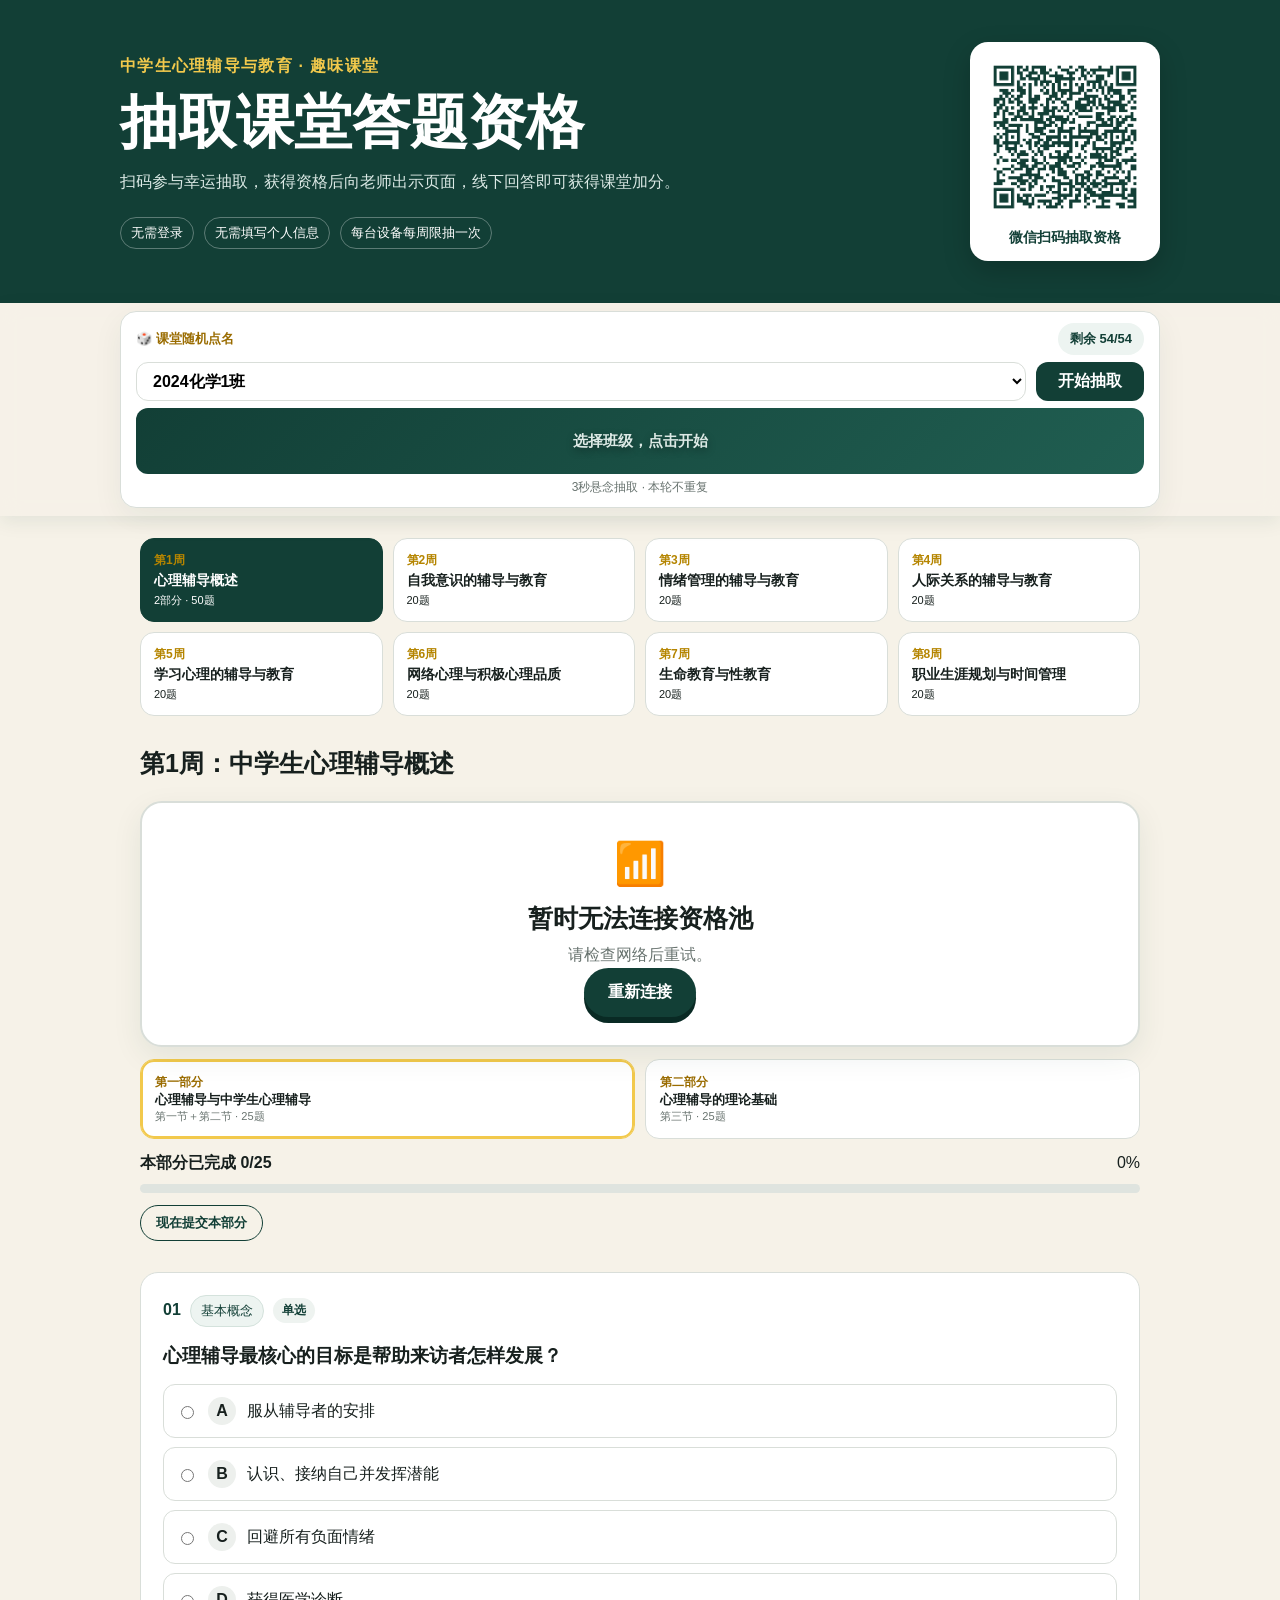
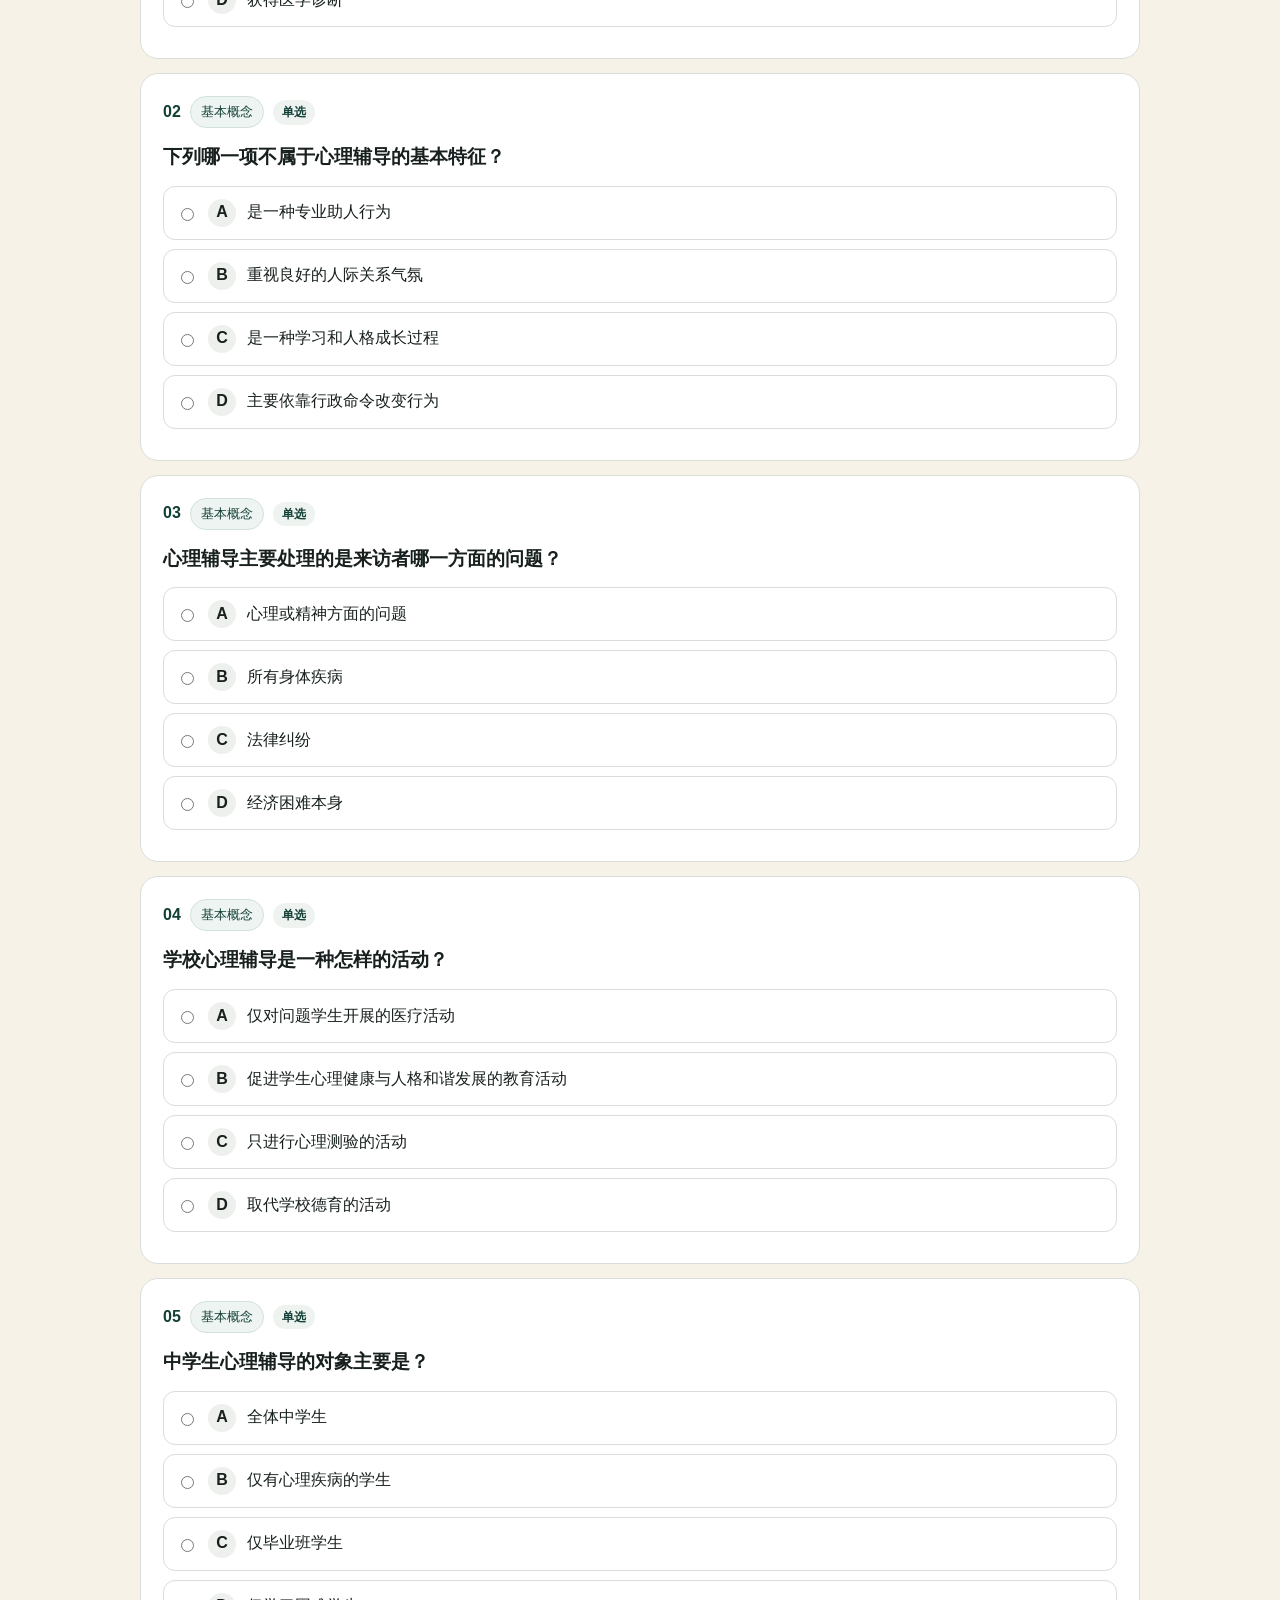
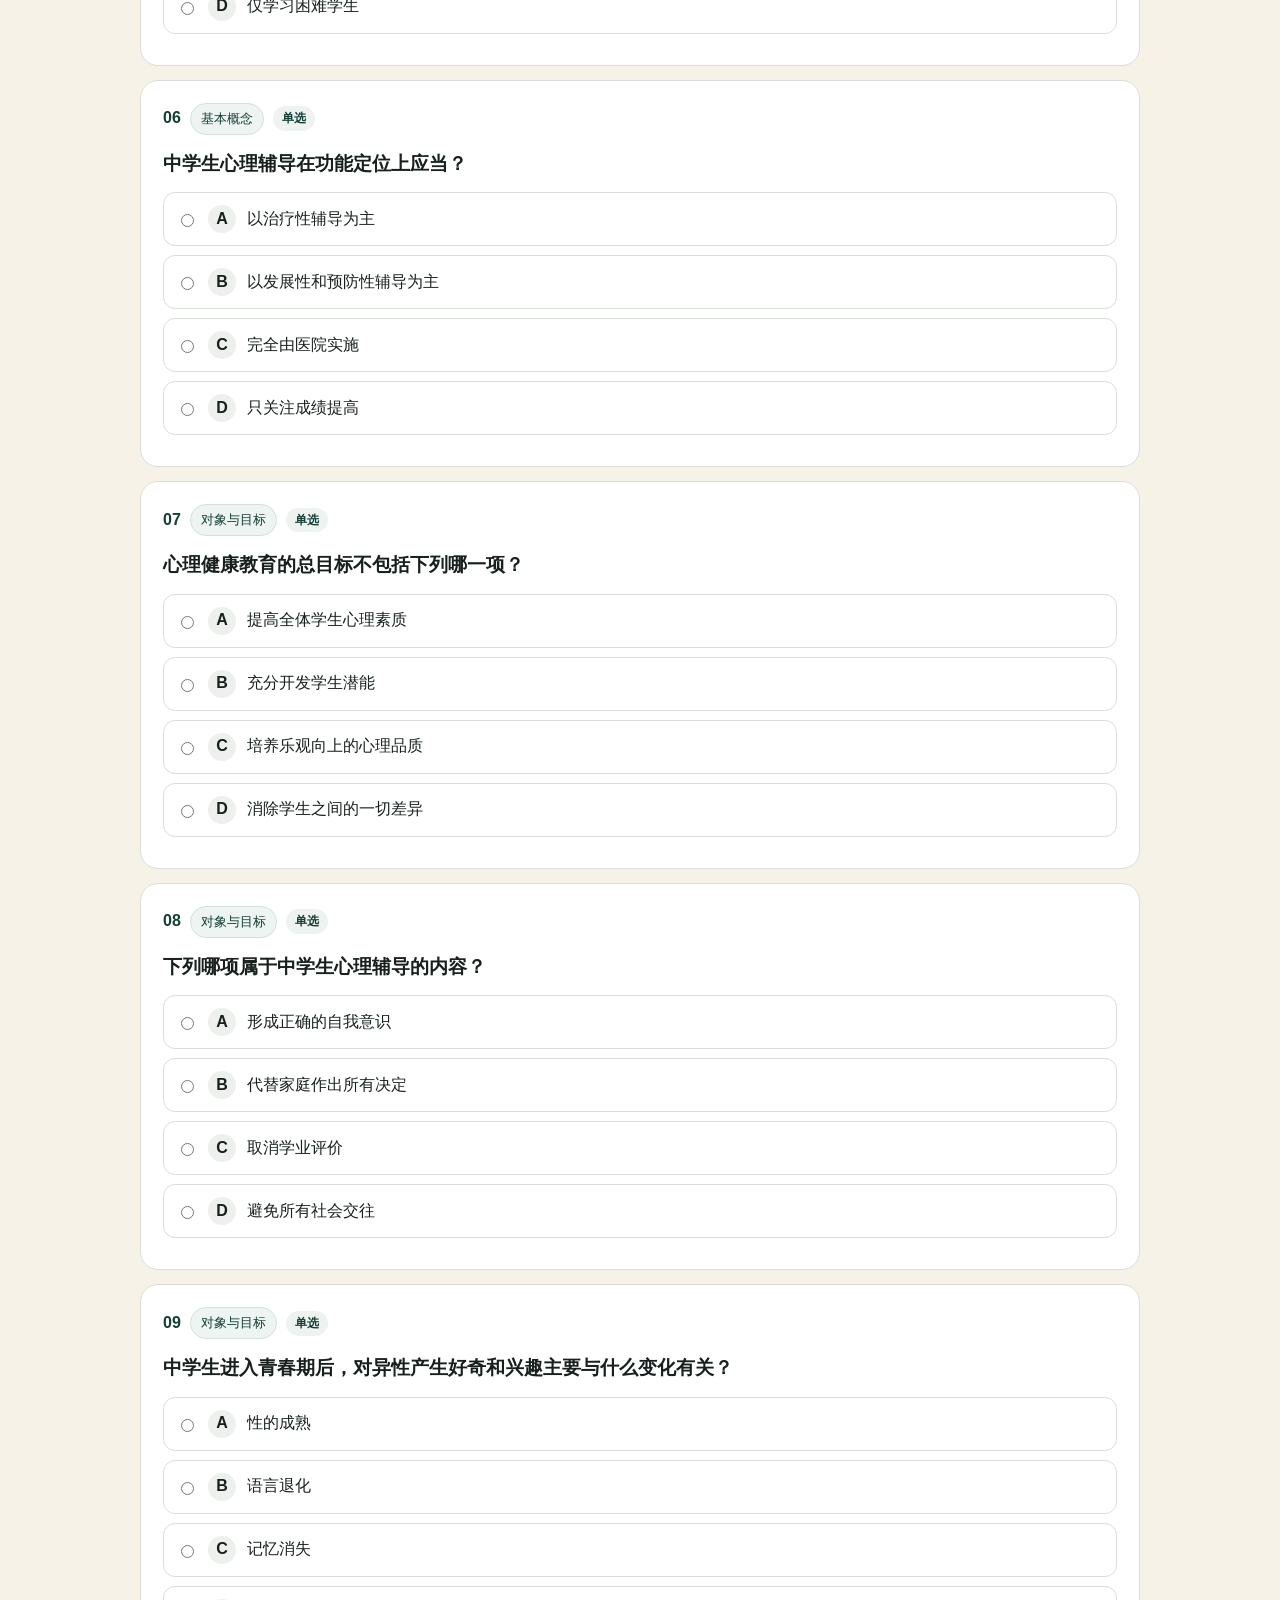
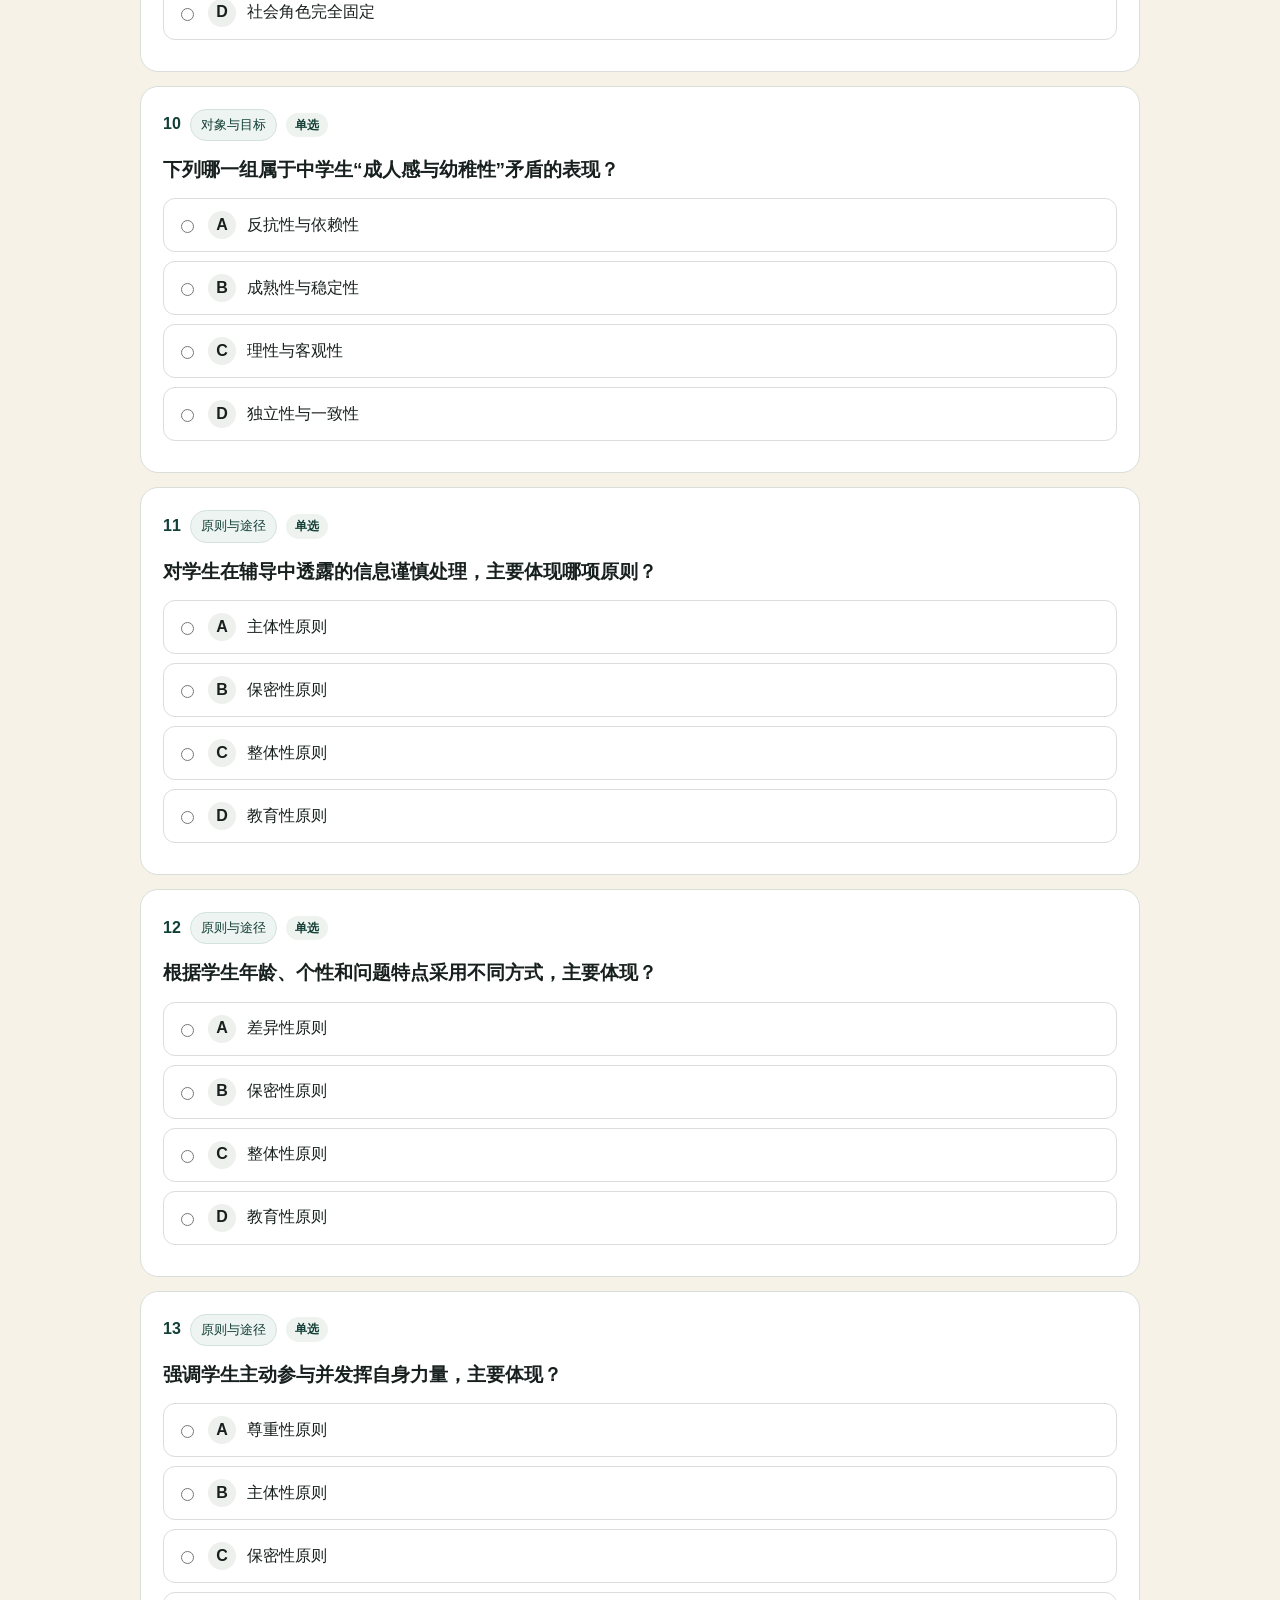
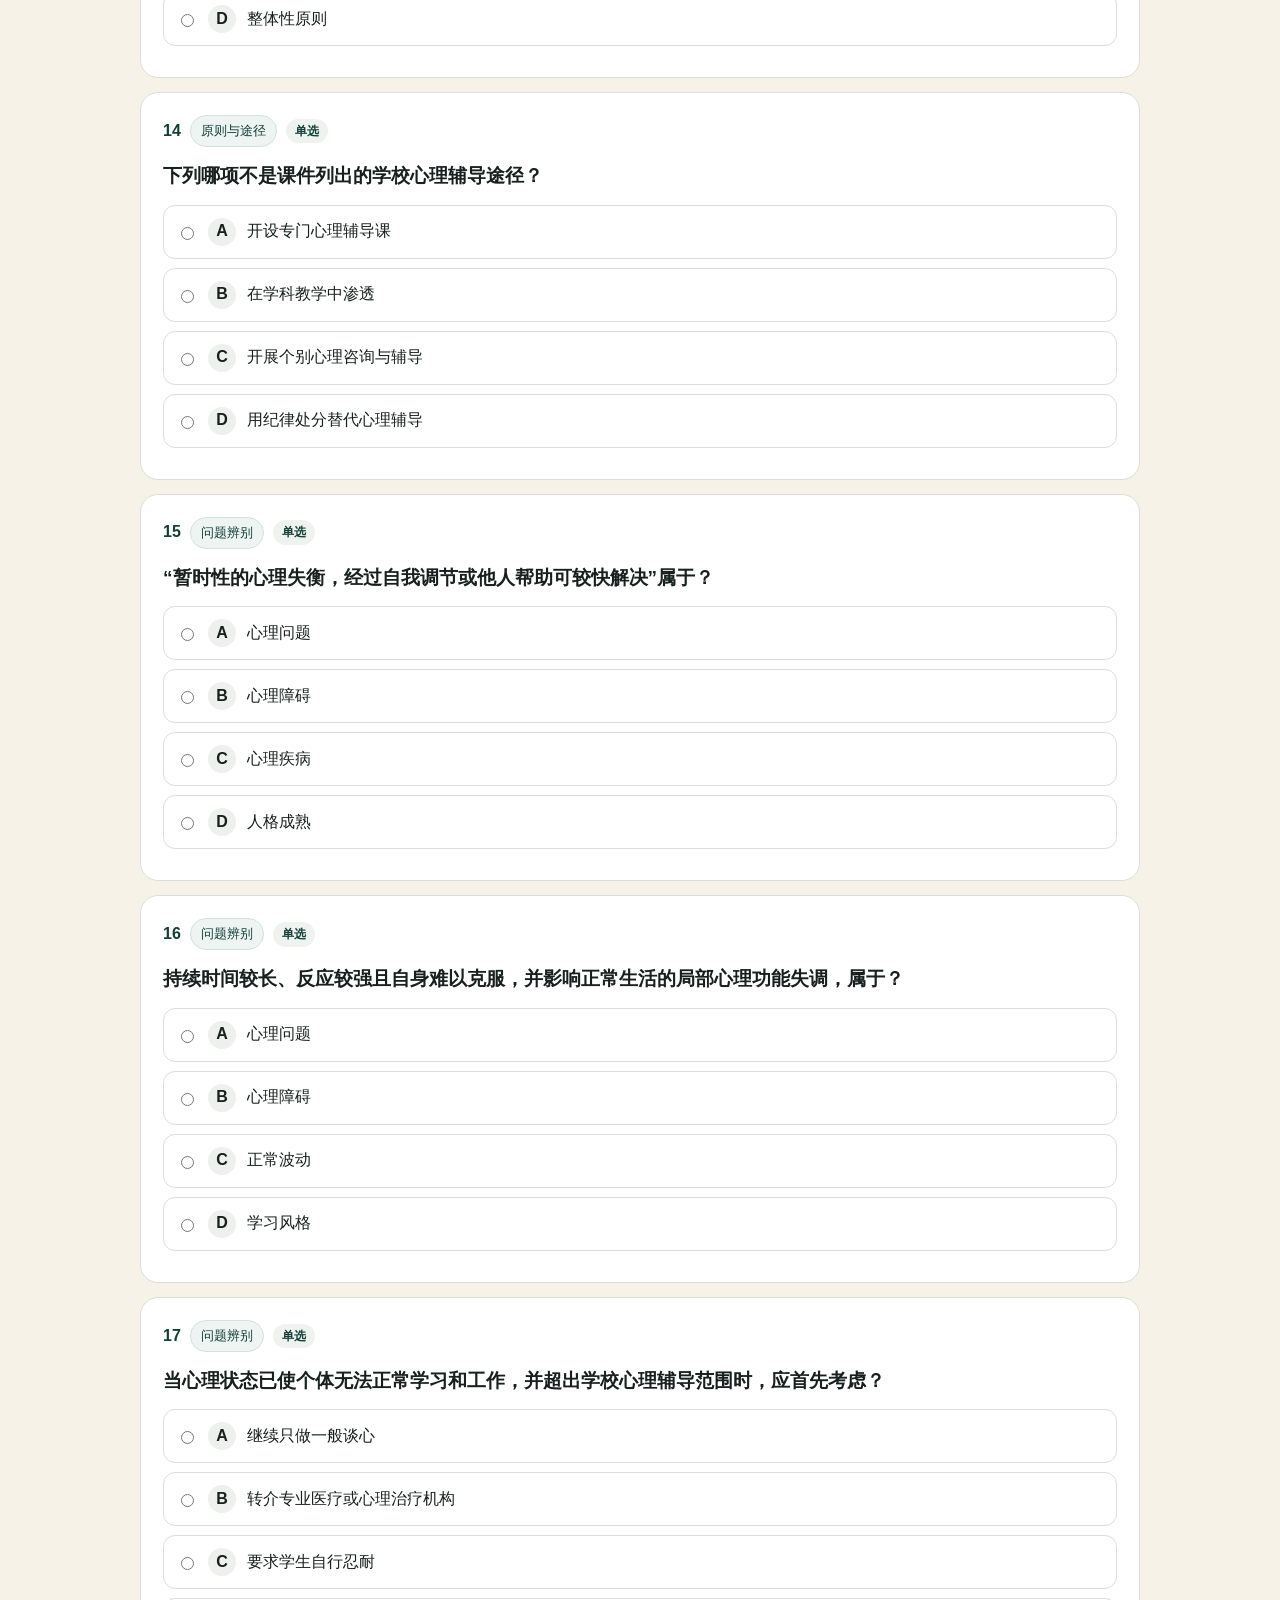
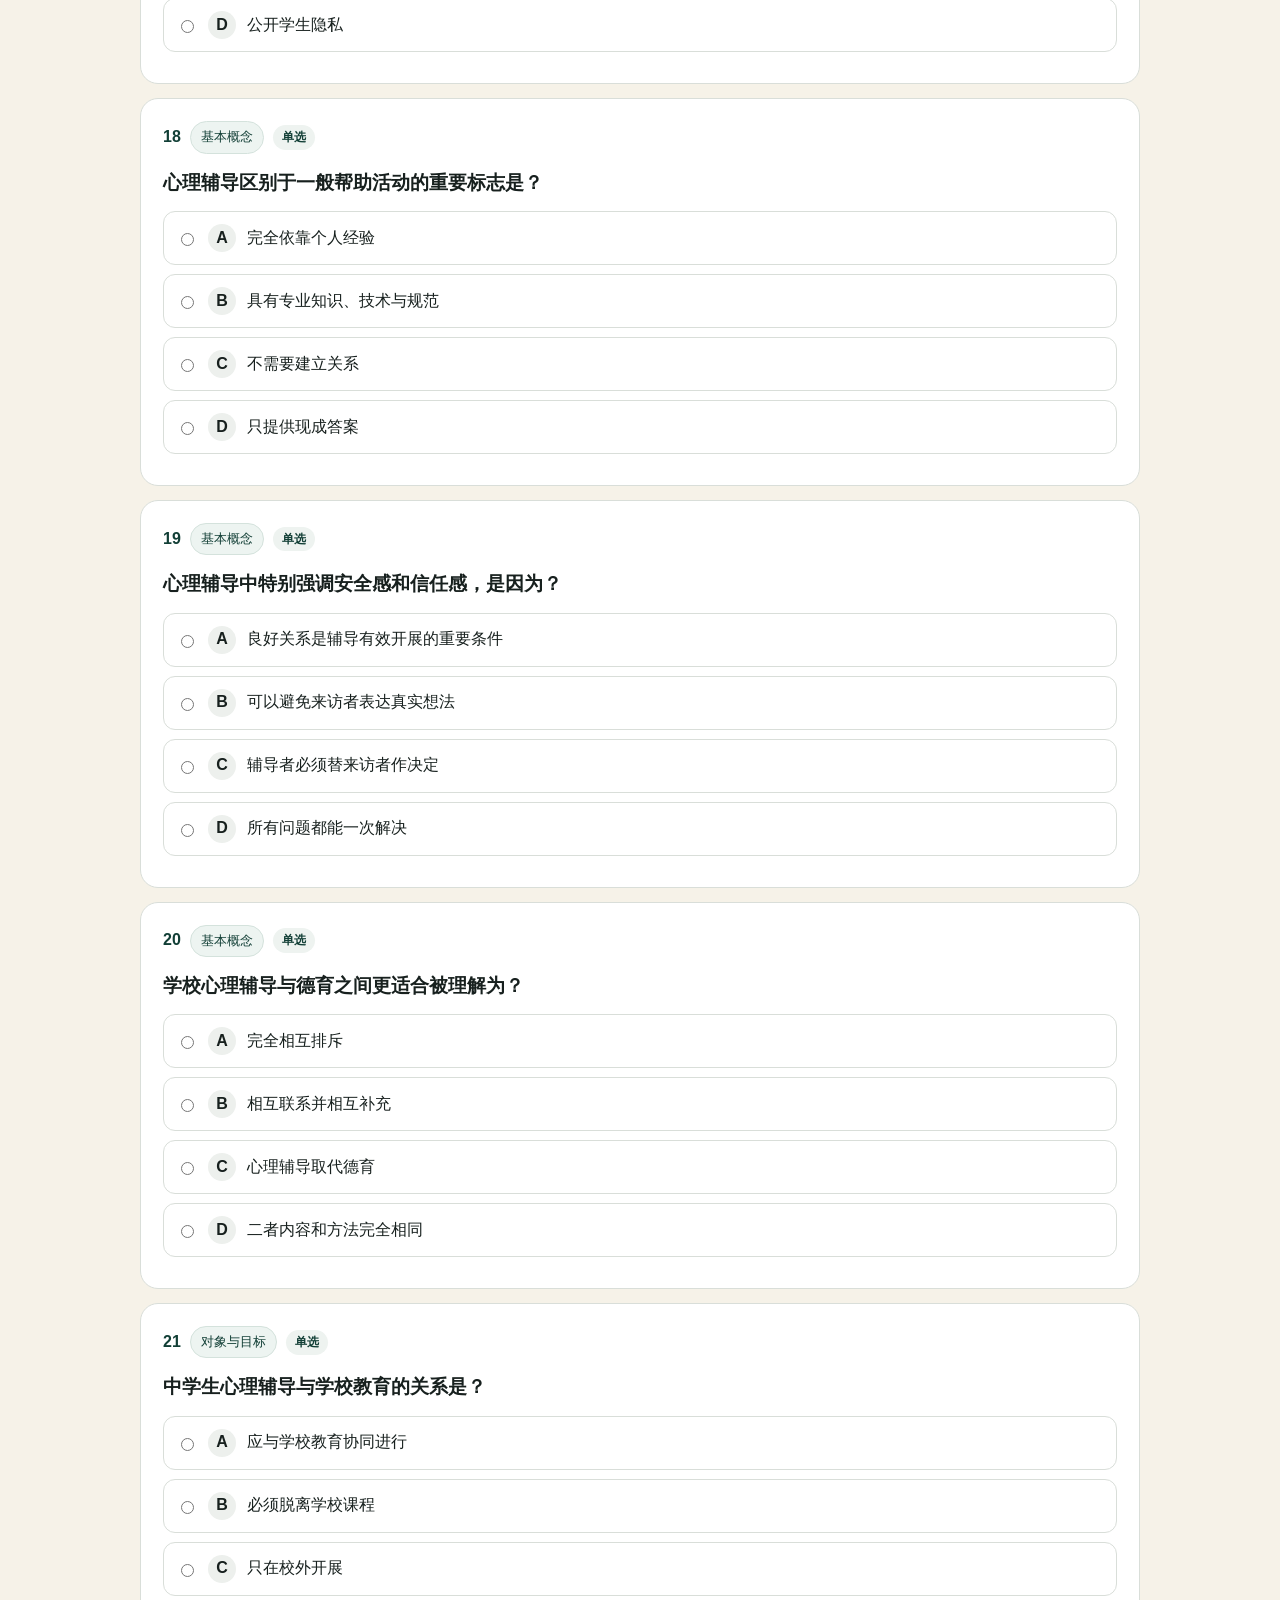
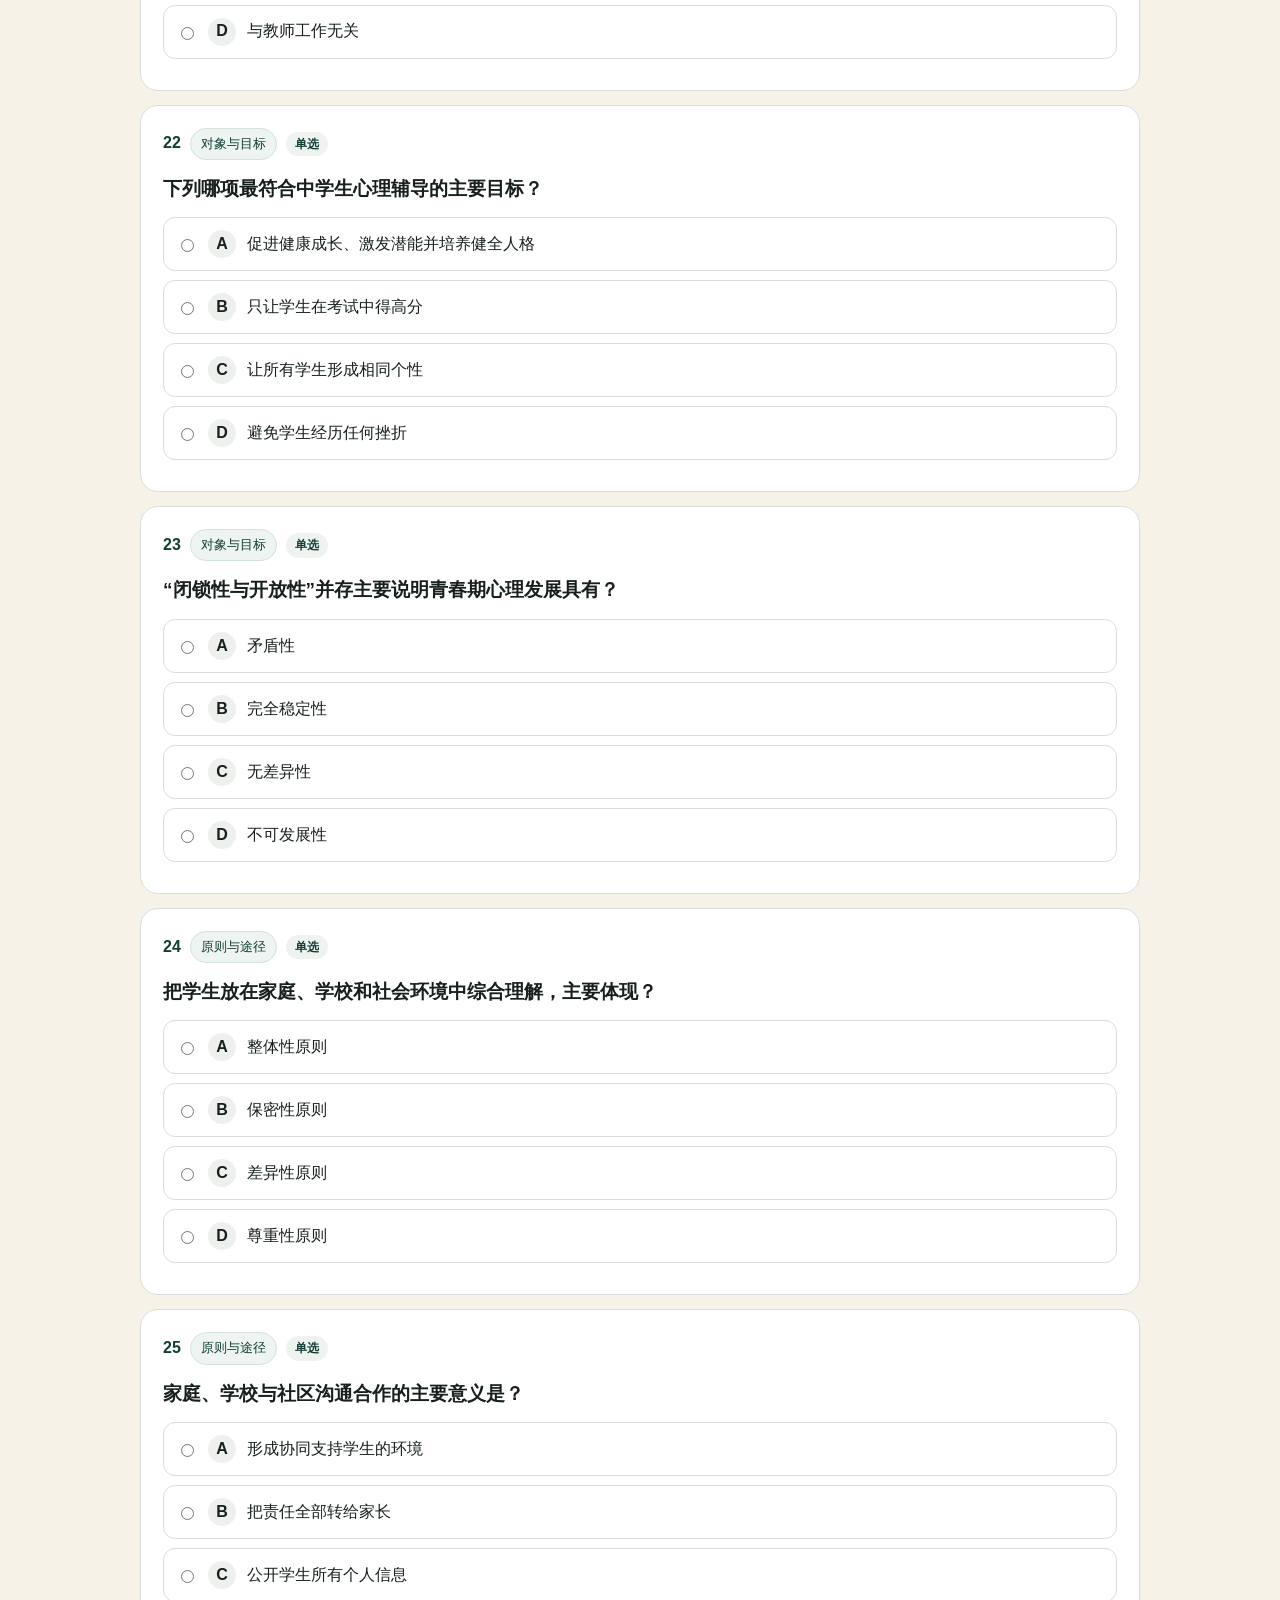
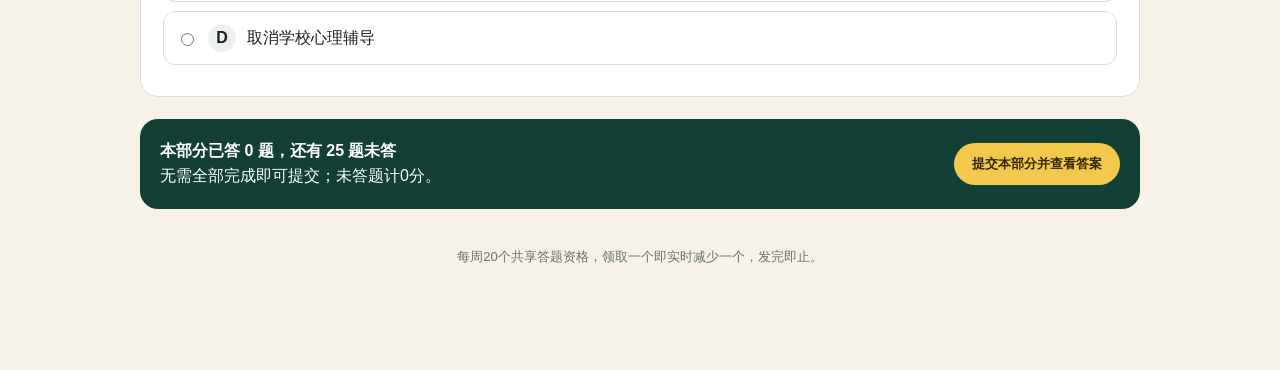
==== commit c8e10ec3: "Add files via upload" ====
--- a/psychological-counseling-quiz.html
+++ b/psychological-counseling-quiz.html
@@ -5,8 +5,9 @@
 .qualification{max-width:1040px;margin:18px auto 4px;padding:0 20px}.draw-stage,.ticket{position:relative;overflow:hidden;border-radius:22px;padding:24px;background:linear-gradient(135deg,#fff7d9,#fff);border:2px solid var(--yellow);box-shadow:0 10px 30px #123f3614}.draw-stage{display:grid;grid-template-columns:auto 1fr auto;gap:18px;align-items:center}.draw-icon{font-size:42px}.draw-kicker,.ticket>span{font-size:13px;font-weight:900;color:#9a6c00;letter-spacing:.08em}.draw-stage h2,.ticket h2{margin:3px 0 5px;font-size:25px}.draw-stage p,.ticket p{margin:0;color:var(--muted)}.draw-button{border:0;border-radius:999px;padding:14px 24px;background:var(--green);color:#fff;font-weight:900;font-size:16px;cursor:pointer;box-shadow:0 6px 0 #092a24}.draw-button:active{transform:translateY(4px);box-shadow:0 2px 0 #092a24}.draw-button:disabled{opacity:.75}.odds{text-align:center;color:var(--muted);font-size:12px;margin-top:7px}.ticket{text-align:center;padding:28px}.ticket.won{background:linear-gradient(135deg,#fff2ae,#fffaf0)}.ticket.missed{background:#fff;border-color:var(--line)}.confetti{font-size:28px;margin-bottom:5px}.ticket-code{display:inline-block;margin:12px 0;padding:9px 18px;border:2px dashed var(--green);border-radius:10px;color:var(--green);font-weight:900;letter-spacing:.12em}.teacher-reset{display:block;margin:15px auto 0;border:0;background:transparent;color:#89918e;text-decoration:underline;cursor:pointer;font-size:12px}@media(max-width:650px){.draw-stage{grid-template-columns:auto 1fr}.draw-button{grid-column:1/-1;width:100%}}
 .remaining{display:block;margin-top:8px;color:var(--green)}.spinning{display:inline-block;animation:spin 1s ease-in-out infinite}.ticket.won{background:radial-gradient(circle at 50% 0,#fffdf1 0,#fff1a8 52%,#f5cd55 100%);border:3px solid #e4af22;box-shadow:0 15px 40px #8a650033}.winner-crown{font-size:52px;animation:pop .65s cubic-bezier(.2,1.7,.4,1)}.winner-label{display:block!important;color:#7a5700!important;letter-spacing:.2em!important}.winner-title{font-size:clamp(30px,7vw,46px)!important;color:#6b4500;margin:5px 0!important;text-shadow:0 2px #fff}.winner-week{font-weight:700;color:#715b22!important}.ticket-code{background:#fffdf5;border-color:#6b4b00;min-width:230px}.ticket-code small,.ticket-code strong{display:block}.ticket-code small{font-size:12px;letter-spacing:.08em;color:#8a722f}.ticket-code strong{font-size:30px;letter-spacing:.14em;color:#123f36}.show-teacher{max-width:520px;margin:4px auto 12px!important}.spark{position:absolute;color:#d99b00;font-style:normal;font-size:25px;animation:twinkle 1.4s ease-in-out infinite}.s1{left:10%;top:18%}.s2{right:12%;top:14%;animation-delay:.3s}.s3{right:20%;bottom:16%;animation-delay:.7s}@keyframes spin{50%{transform:rotate(12deg) scale(1.08)}}@keyframes pop{0%{transform:scale(.2) rotate(-20deg);opacity:0}100%{transform:scale(1);opacity:1}}@keyframes twinkle{50%{transform:scale(1.5) rotate(25deg);opacity:.45}}
 .rollcall{max-width:1040px;margin:22px auto 0;padding:0 20px}.roll-card{background:#fff;border:1px solid var(--line);border-radius:22px;padding:22px;box-shadow:0 10px 30px #123f3610}.roll-head{display:flex;justify-content:space-between;align-items:start;gap:15px}.roll-head span{color:#9a6c00;font-size:13px;font-weight:900}.roll-head h2{font-size:23px;margin:3px 0}.roll-count{background:#edf4f1;color:var(--green);border-radius:999px;padding:6px 12px;font-size:13px;font-weight:800;white-space:nowrap}.roll-controls{display:grid;grid-template-columns:1fr auto;gap:10px;margin:14px 0}.roll-controls select,.roll-controls button{height:46px;border-radius:12px;font:inherit;font-weight:800}.roll-controls select{border:1px solid var(--line);background:#fff;padding:0 12px}.roll-controls button{border:0;background:var(--green);color:#fff;padding:0 22px;cursor:pointer}.roll-controls button:disabled{opacity:.65}.roll-screen{display:grid;place-items:center;min-height:112px;border-radius:16px;background:linear-gradient(135deg,#123f36,#205e51);color:#fff;font-size:clamp(34px,8vw,58px);font-weight:900;letter-spacing:.12em;text-shadow:0 3px 8px #0005}.roll-screen small{font-size:15px;font-weight:600;letter-spacing:0;color:#dce9e5}.roll-status{text-align:center;color:var(--muted);font-size:13px;margin-top:8px}.roll-screen.reveal{animation:nameReveal .7s cubic-bezier(.2,1.6,.4,1);background:linear-gradient(135deg,#c89000,#f0c94e);color:#3c2b00;text-shadow:0 2px #fff8}@keyframes nameReveal{0%{transform:scale(.75);filter:blur(7px)}100%{transform:scale(1);filter:blur(0)}}@media(max-width:520px){.roll-controls{grid-template-columns:1fr}.roll-controls button{width:100%}.roll-head h2{font-size:19px}}
+.rollcall{position:sticky;top:0;z-index:900;max-width:none;margin:0;padding:8px 20px;background:#f6f2e8ed;backdrop-filter:blur(10px);box-shadow:0 6px 18px #123f3614}.roll-card{max-width:1040px;margin:auto;padding:11px 15px;border-radius:16px}.roll-head h2{display:none}.roll-head{align-items:center}.roll-controls{margin:7px 0;grid-template-columns:minmax(180px,1fr) auto}.roll-controls select,.roll-controls button{height:39px}.roll-screen{min-height:66px;font-size:clamp(28px,5vw,44px);border-radius:12px}.roll-status{margin-top:4px;font-size:12px}@media(max-width:520px){.rollcall{padding:6px 8px}.roll-card{padding:9px}.roll-controls{grid-template-columns:1fr auto}.roll-controls button{width:auto;padding:0 12px}.roll-head span{font-size:12px}.roll-count{font-size:11px;padding:4px 8px}.roll-screen{min-height:58px}.roll-status{font-size:11px}}
 </style></head><body><header class="hero"><div class="hero-inner"><div class="hero-text"><div class="eyebrow">中学生心理辅导与教育 · 趣味课堂</div><h1>抽取课堂答题资格</h1><p class="hero-copy">扫码参与幸运抽取，获得资格后向老师出示页面，线下回答即可获得课堂加分。</p><div class="meta-row"><span>无需登录</span><span>无需填写个人信息</span><span>每台设备每周限抽一次</span></div></div><div class="hero-qr"><img src="[data-uri]" alt="课堂答题资格抽取二维码"><strong>微信扫码抽取资格</strong></div></div></header><section class="rollcall" id="rollcall"></section><nav class="part-nav" id="nav"></nav><div class="week-heading"><h2 id="weekTitle"></h2></div><section class="qualification" id="qualification"></section><nav class="subnav" id="subnav"></nav><div class="progress-wrap" id="progress"></div><main><section id="result"></section><section class="quiz" id="quiz"></section><section id="submit"></section><footer><p>每周20个共享答题资格，领取一个即实时减少一个，发完即止。</p></footer></main><script>const weeks=[{"title":"第1周：中学生心理辅导概述","shortTitle":"心理辅导概述","questions":[{"section":"基本概念","stem":"心理辅导最核心的目标是帮助来访者怎样发展？","options":["服从辅导者的安排","认识、接纳自己并发挥潜能","回避所有负面情绪","获得医学诊断"],"answer":1,"explanation":"心理辅导强调协助来访者认识、接纳和欣赏自己，克服成长障碍并发挥个人潜能。"},{"section":"基本概念","stem":"下列哪一项不属于心理辅导的基本特征？","options":["是一种专业助人行为","重视良好的人际关系气氛","是一种学习和人格成长过程","主要依靠行政命令改变行为"],"answer":3,"explanation":"心理辅导依靠专业关系和心理学技术，不是依靠行政命令。"},{"section":"基本概念","stem":"心理辅导主要处理的是来访者哪一方面的问题？","options":["心理或精神方面的问题","所有身体疾病","法律纠纷","经济困难本身"],"answer":0,"explanation":"课件强调，心理辅导主要解决来访者心理或精神方面存在的问题。"},{"section":"基本概念","stem":"学校心理辅导是一种怎样的活动？","options":["仅对问题学生开展的医疗活动","促进学生心理健康与人格和谐发展的教育活动","只进行心理测验的活动","取代学校德育的活动"],"answer":1,"explanation":"学校心理辅导综合运用多学科理论和多种形式，帮助学生自我认识、自我接纳和自我调节。"},{"section":"基本概念","stem":"中学生心理辅导的对象主要是？","options":["全体中学生","仅有心理疾病的学生","仅毕业班学生","仅学习困难学生"],"answer":0,"explanation":"中学生心理辅导面向全体中学生，以发展性和预防性辅导为主。"},{"section":"基本概念","stem":"中学生心理辅导在功能定位上应当？","options":["以治疗性辅导为主","以发展性和预防性辅导为主","完全由医院实施","只关注成绩提高"],"answer":1,"explanation":"课件明确提出以发展性和预防性辅导为主，治疗性辅导为辅。"},{"section":"对象与目标","stem":"心理健康教育的总目标不包括下列哪一项？","options":["提高全体学生心理素质","充分开发学生潜能","培养乐观向上的心理品质","消除学生之间的一切差异"],"answer":3,"explanation":"心理健康教育尊重个体差异，并不以消除差异为目标。"},{"section":"对象与目标","stem":"下列哪项属于中学生心理辅导的内容？","options":["形成正确的自我意识","代替家庭作出所有决定","取消学业评价","避免所有社会交往"],"answer":0,"explanation":"课件列出的内容包括正确自我意识、社会适应、社会交往和学业能力。"},{"section":"对象与目标","stem":"中学生进入青春期后，对异性产生好奇和兴趣主要与什么变化有关？","options":["性的成熟","语言退化","记忆消失","社会角色完全固定"],"answer":0,"explanation":"青春期性的成熟会使中学生对异性产生好奇和兴趣。"},{"section":"对象与目标","stem":"下列哪一组属于中学生“成人感与幼稚性”矛盾的表现？","options":["反抗性与依赖性","成熟性与稳定性","理性与客观性","独立性与一致性"],"answer":0,"explanation":"课件列出反抗与依赖、闭锁与开放、勇敢与懦弱、高傲与自卑等矛盾。"},{"section":"原则与途径","stem":"对学生在辅导中透露的信息谨慎处理，主要体现哪项原则？","options":["主体性原则","保密性原则","整体性原则","教育性原则"],"answer":1,"explanation":"保密性原则要求妥善保护辅导信息，但涉及伤害风险等情况时需按专业规范处理。"},{"section":"原则与途径","stem":"根据学生年龄、个性和问题特点采用不同方式，主要体现？","options":["差异性原则","保密性原则","整体性原则","教育性原则"],"answer":0,"explanation":"差异性原则要求尊重个体差异，采用适合具体学生的辅导方法。"},{"section":"原则与途径","stem":"强调学生主动参与并发挥自身力量，主要体现？","options":["尊重性原则","主体性原则","保密性原则","整体性原则"],"answer":1,"explanation":"主体性原则强调学生是自我成长和改变的主体。"},{"section":"原则与途径","stem":"下列哪项不是课件列出的学校心理辅导途径？","options":["开设专门心理辅导课","在学科教学中渗透","开展个别心理咨询与辅导","用纪律处分替代心理辅导"],"answer":3,"explanation":"心理辅导可通过课程、学科渗透、个别辅导及家校社沟通开展，不能被纪律处分替代。"},{"section":"问题辨别","stem":"“暂时性的心理失衡，经过自我调节或他人帮助可较快解决”属于？","options":["心理问题","心理障碍","心理疾病","人格成熟"],"answer":0,"explanation":"这是课件对一般心理问题的界定。"},{"section":"问题辨别","stem":"持续时间较长、反应较强且自身难以克服，并影响正常生活的局部心理功能失调，属于？","options":["心理问题","心理障碍","正常波动","学习风格"],"answer":1,"explanation":"这是心理障碍的主要特征，需要更专业的评估与帮助。"},{"section":"问题辨别","stem":"当心理状态已使个体无法正常学习和工作，并超出学校心理辅导范围时，应首先考虑？","options":["继续只做一般谈心","转介专业医疗或心理治疗机构","要求学生自行忍耐","公开学生隐私"],"answer":1,"explanation":"严重且持续的心理疾病超出一般心理辅导范围，应及时进行专业转介。"},{"section":"基本概念","stem":"心理辅导区别于一般帮助活动的重要标志是？","options":["完全依靠个人经验","具有专业知识、技术与规范","不需要建立关系","只提供现成答案"],"answer":1,"explanation":"心理辅导是一种专业助人行为，需要运用心理学知识、技术并遵循专业规范。"},{"section":"基本概念","stem":"心理辅导中特别强调安全感和信任感，是因为？","options":["良好关系是辅导有效开展的重要条件","可以避免来访者表达真实想法","辅导者必须替来访者作决定","所有问题都能一次解决"],"answer":0,"explanation":"良好的辅导关系能够帮助来访者形成安全感和信任感，从而进行真实、开放的交流。"},{"section":"基本概念","stem":"学校心理辅导与德育之间更适合被理解为？","options":["完全相互排斥","相互联系并相互补充","心理辅导取代德育","二者内容和方法完全相同"],"answer":1,"explanation":"学校心理辅导与德育既有区别，也相互联系、相互补充。"},{"section":"对象与目标","stem":"中学生心理辅导与学校教育的关系是？","options":["应与学校教育协同进行","必须脱离学校课程","只在校外开展","与教师工作无关"],"answer":0,"explanation":"课件强调中学生心理辅导应当与学校教育协同进行。"},{"section":"对象与目标","stem":"下列哪项最符合中学生心理辅导的主要目标？","options":["促进健康成长、激发潜能并培养健全人格","只让学生在考试中得高分","让所有学生形成相同个性","避免学生经历任何挫折"],"answer":0,"explanation":"中学生心理辅导关注健康成长、学业能力、自我潜能与健全人格。"},{"section":"对象与目标","stem":"“闭锁性与开放性”并存主要说明青春期心理发展具有？","options":["矛盾性","完全稳定性","无差异性","不可发展性"],"answer":0,"explanation":"青春期成人感与幼稚性并存，常表现出多组相互矛盾的心理特点。"},{"section":"原则与途径","stem":"把学生放在家庭、学校和社会环境中综合理解，主要体现？","options":["整体性原则","保密性原则","差异性原则","尊重性原则"],"answer":0,"explanation":"整体性原则要求从个体及其所处环境的相互联系中理解和帮助学生。"},{"section":"原则与途径","stem":"家庭、学校与社区沟通合作的主要意义是？","options":["形成协同支持学生的环境","把责任全部转给家长","公开学生所有个人信息","取消学校心理辅导"],"answer":0,"explanation":"家校社沟通有助于整合资源，为学生建立连续、协调的支持环境。"},{"section":"精神分析","stem":"弗洛伊德人格结构中，遵循“快乐原则”的是？","options":["本我","自我","超我","现实我"],"answer":0,"explanation":"本我由原始本能组成，追求当前需要的即时满足，遵循快乐原则。"},{"section":"精神分析","stem":"在人格结构中协调本我、超我与现实要求的是？","options":["本我","自我","超我","潜意识"],"answer":1,"explanation":"自我由本我分化而来，依据现实原则进行协调。"},{"section":"精神分析","stem":"监督、批判和约束自身行为，并遵循“道德原则”的是？","options":["本我","自我","超我","前意识"],"answer":2,"explanation":"超我是人格中的理想与道德部分。"},{"section":"精神分析","stem":"弗洛伊德人格发展阶段中，0—1.5岁大致属于？","options":["口唇期","肛门期","性器期","潜伏期"],"answer":0,"explanation":"口唇期约为0—1.5岁，满足主要通过口腔活动获得。"},{"section":"精神分析","stem":"儿童兴趣由身体和父母转向周围事物、同性团体更突出，大致属于？","options":["口唇期","肛门期","潜伏期","生殖期"],"answer":2,"explanation":"潜伏期约为6—12岁，原始欲力相对处于潜伏状态。"},{"section":"精神分析","stem":"下列哪项属于课件所列的积极防卫机制？","options":["投射","潜抑","升华","反向"],"answer":2,"explanation":"升华、补偿、幽默、利他和仿同被列为积极防卫机制。"},{"section":"精神分析","stem":"把自己不能接受的欲望或特点归因于别人，属于哪种防卫机制？","options":["投射","升华","幽默","利他"],"answer":0,"explanation":"投射是把自身难以接受的冲动、想法或特点归到他人身上。"},{"section":"精神分析","stem":"鼓励来访者说出浮现在脑海中的任何想法，以发现无意识冲突的方法是？","options":["自由联想","系统脱敏","代币疗法","理性抗辩"],"answer":0,"explanation":"自由联想通过不加筛选地表达联想内容来探索无意识冲突。"},{"section":"精神分析","stem":"精神分析认为，通过分析梦的象征内容可以探索？","options":["被压抑的欲望与冲突","操作性条件反射","课堂强化计划","社会学习过程"],"answer":0,"explanation":"释梦被用于探索梦中象征内容与被压抑欲望、冲突之间的联系。"},{"section":"发展理论","stem":"埃里克森认为，青少年期最主要的发展矛盾是？","options":["信任对不信任","自主对羞怯","角色同一性对角色混乱","繁衍对停滞"],"answer":2,"explanation":"12—18岁左右的核心任务是形成角色同一性，回答“我是谁”等问题。"},{"section":"行为主义","stem":"“狗的条件反射实验”主要体现哪种学习理论？","options":["经典条件反射","操作性条件作用","观察学习","顿悟学习"],"answer":0,"explanation":"巴甫洛夫的实验是经典条件反射的代表。"},{"section":"行为主义","stem":"把强化与有机体发出的操作反应联系起来，属于？","options":["经典条件反射","操作性条件作用","精神分析","来访者中心疗法"],"answer":1,"explanation":"斯金纳的操作性条件作用强调行为后果对行为发生概率的影响。"},{"section":"行为主义","stem":"班杜拉社会学习过程首先需要经过？","options":["注意过程","保持过程","动作再现过程","动机过程"],"answer":0,"explanation":"观察学习通常包括注意、保持、动作再现和动机四个过程。"},{"section":"行为主义","stem":"缓慢暴露于焦虑情境，同时用放松反应对抗焦虑，属于？","options":["系统脱敏法","满灌疗法","厌恶疗法","自由联想"],"answer":0,"explanation":"系统脱敏强调分级、渐进暴露，并以放松状态对抗焦虑。"},{"section":"行为主义","stem":"让个体直接、持续接触引起恐惧的情境，直至恐惧减弱，属于？","options":["代币疗法","满灌疗法","释梦","合理情绪疗法"],"answer":1,"explanation":"满灌疗法采用快速、直接暴露方式，应由受过训练的专业人员审慎实施。"},{"section":"行为主义","stem":"个体出现预期良好行为后立即给予奖励，以巩固该行为，属于？","options":["代币疗法","厌恶疗法","催眠","投射"],"answer":0,"explanation":"代币疗法以代币或奖励强化目标行为。"},{"section":"行为主义","stem":"把令人厌恶的刺激与不良行为结合，以建立新的条件反射，属于？","options":["系统脱敏法","厌恶疗法","满灌疗法","自由联想"],"answer":1,"explanation":"厌恶疗法利用条件反射原理削弱不良行为，实际应用须遵循伦理与专业规范。"},{"section":"人本与认知","stem":"罗杰斯来访者中心疗法的核心条件不包括？","options":["共情","真诚","无条件积极关注","对来访者进行强制说服"],"answer":3,"explanation":"人本主义强调共情、真诚和无条件积极关注，而不是强制说服。"},{"section":"人本与认知","stem":"埃利斯认为，导致情绪困扰和异常行为反应的重要原因是？","options":["事件本身必然造成","不合理的认知和信念","所有童年经历","缺少外部惩罚"],"answer":1,"explanation":"理性情绪疗法认为，个体对事件的看法和信念会影响其情绪与行为。"},{"section":"人本与认知","stem":"“一次考试失败就说明我永远不会成功”主要体现哪种不合理信念？","options":["绝对化","过分概括化","合理推断","无条件积极关注"],"answer":1,"explanation":"由一次失败推断整体和未来，是以偏概全、以一概十的过分概括化。"},{"section":"人本与认知","stem":"“如果这次没有得到第一名，一切都彻底完了”主要体现？","options":["糟糕至极","观察学习","升华","主体性"],"answer":0,"explanation":"把可能的不良后果无限严重化，属于“糟糕至极”的思维方式。"},{"section":"人本与认知","stem":"“所有人都必须喜欢我”最突出地表现出哪种不合理信念？","options":["绝对化要求","合理愿望","观察学习","积极关注"],"answer":0,"explanation":"使用“必须”“应该”等僵化要求，体现绝对化的不合理信念。"},{"section":"理论综合","stem":"关于人本主义辅导，下列说法正确的有哪些？（多选）","options":["重视共情和真诚","强调无条件积极关注","以强制说服为核心","尊重来访者的主体性"],"answer":[0,1,3],"explanation":"人本主义辅导重视共情、真诚、无条件积极关注和来访者主体性，不主张强制说服。"},{"section":"理论综合","stem":"关于行为主义及其辅导方法，下列说法正确的有哪些？（多选）","options":["经典条件反射与巴甫洛夫有关","操作性条件作用关注行为后果","系统脱敏通常采用分级、渐进暴露","自由联想是斯金纳提出的行为塑造技术"],"answer":[0,1,2],"explanation":"前三项正确；自由联想属于精神分析方法，不是斯金纳的行为塑造技术。"},{"section":"理论综合","stem":"关于理性情绪疗法，下列说法正确的有哪些？（多选）","options":["信念会影响事件后的情绪反应","可通过质疑检验不合理信念","事件本身必然直接决定一切情绪后果","绝对化要求是一类不合理信念"],"answer":[0,1,3],"explanation":"理性情绪疗法强调信念在事件与情绪后果之间的作用，并通过质疑不合理信念促进改变。"}]},{"title":"第2周：自我意识的辅导与教育","shortTitle":"自我意识的辅导与教育","questions":[{"section":"自我意识","stem":"“自我意识”的意思是什么？","options":["个体对自我及自己与周围环境关系的认知、体验和评价的总和。","包括个体因素、生活环境因素和社会文化因素。","控制能力和反省能力逐渐发展，但仍不完善。","教师应敢于承认错误，以平等、宽容和适度退避促进沟通。"],"answer":0,"explanation":"自我意识：个体对自我及自己与周围环境关系的认知、体验和评价的总和。"},{"section":"自我意识","stem":"“生理自我”的意思是什么？","options":["中学生逐渐能够审视并评价自己的优点与不足。","个体对自己的身体和生理状况等方面的意识。","高估自己的优点和长处，容易盲目乐观并难以容忍自身缺点。","重点提升客观评价能力、社会视角转换技能并鼓励社会实践。"],"answer":1,"explanation":"生理自我：个体对自己的身体和生理状况等方面的意识。"},{"section":"自我意识","stem":"“心理自我”的意思是什么？","options":["中学生渴望独立、尊重和平等，并希望得到父母支持与认可。","低估自己的价值、夸大不足，害怕失败并不敢尝试。","个体对自己的气质、性格、能力、兴趣和行为等心理特征的意识。","不恰当的家庭教育方式可能强化自负、自卑或自我中心。"],"answer":2,"explanation":"心理自我：个体对自己的气质、性格、能力、兴趣和行为等心理特征的意识。"},{"section":"自我意识","stem":"“理想我”的意思是什么？","options":["中学生开始隐藏部分情绪、秘密和内心体验。","常表现为“别人都好，只有我不好”。","以无法控制的条件或不合理对象比较，容易造成自我认识偏差。","个体想要达到的完善自我形象，是其追求的目标。"],"answer":3,"explanation":"理想我：个体想要达到的完善自我形象，是其追求的目标。"},{"section":"自我意识","stem":"“投射我”的意思是什么？","options":["个体想象自己在他人心目中的形象。","控制能力和反省能力逐渐发展，但仍不完善。","可采用认知矫正与行为训练，帮助学生看到价值并积累成功经验。","包括塑造自我、完善自我和超越自我。"],"answer":0,"explanation":"投射我：个体想象自己在他人心目中的形象。"},{"section":"自我意识","stem":"“自我意识的导向作用”的意思是什么？","options":["高估自己的优点和长处，容易盲目乐观并难以容忍自身缺点。","自我认识和理想会为个体行为与发展方向提供指引。","个体为维护自尊，对外界要求采取相反态度和言行的心理状态。","将自我分为公开我、盲目我、秘密我和未知我四部分。"],"answer":1,"explanation":"自我意识的导向作用：自我认识和理想会为个体行为与发展方向提供指引。"},{"section":"自我意识","stem":"“自我意识的归因与内省作用”的意思是什么？","options":["低估自己的价值、夸大不足，害怕失败并不敢尝试。","教师应敢于承认错误，以平等、宽容和适度退避促进沟通。","个体对行为结果寻找原因，并反思自己的心理与行为。","他人知道而自己尚未觉察的自我部分。"],"answer":2,"explanation":"自我意识的归因与内省作用：个体对行为结果寻找原因，并反思自己的心理与行为。"},{"section":"自我意识","stem":"“自我意识的影响因素”的意思是什么？","options":["常表现为“别人都好，只有我不好”。","重点提升客观评价能力、社会视角转换技能并鼓励社会实践。","自己和他人都尚未认识到的潜在自我部分。","包括个体因素、生活环境因素和社会文化因素。"],"answer":3,"explanation":"自我意识的影响因素：包括个体因素、生活环境因素和社会文化因素。"},{"section":"自我意识","stem":"“自我评价的批判性”的意思是什么？","options":["中学生逐渐能够审视并评价自己的优点与不足。","可采用认知矫正与行为训练，帮助学生看到价值并积累成功经验。","不恰当的家庭教育方式可能强化自负、自卑或自我中心。","主动听取他人的真实反馈有助于减少盲目自我。"],"answer":0,"explanation":"自我评价的批判性：中学生逐渐能够审视并评价自己的优点与不足。"},{"section":"自我意识","stem":"“成人感”的意思是什么？","options":["个体为维护自尊，对外界要求采取相反态度和言行的心理状态。","中学生渴望独立、尊重和平等，并希望得到父母支持与认可。","以无法控制的条件或不合理对象比较，容易造成自我认识偏差。","通过自己与他人的关系进行合理比较来认识自我。"],"answer":1,"explanation":"成人感：中学生渴望独立、尊重和平等，并希望得到父母支持与认可。"},{"section":"自我意识","stem":"“闭锁性”的意思是什么？","options":["教师应敢于承认错误，以平等、宽容和适度退避促进沟通。","包括塑造自我、完善自我和超越自我。","中学生开始隐藏部分情绪、秘密和内心体验。","通过反思自己的思想、情绪和行为来认识自我。"],"answer":2,"explanation":"闭锁性：中学生开始隐藏部分情绪、秘密和内心体验。"},{"section":"自我意识","stem":"“中学生自我控制”的意思是什么？","options":["重点提升客观评价能力、社会视角转换技能并鼓励社会实践。","将自我分为公开我、盲目我、秘密我和未知我四部分。","应选择适当参照，更重视可控制、可改变的方面。","控制能力和反省能力逐渐发展，但仍不完善。"],"answer":3,"explanation":"中学生自我控制：控制能力和反省能力逐渐发展，但仍不完善。"},{"section":"自我意识","stem":"“自负”的意思是什么？","options":["高估自己的优点和长处，容易盲目乐观并难以容忍自身缺点。","不恰当的家庭教育方式可能强化自负、自卑或自我中心。","他人知道而自己尚未觉察的自我部分。","既欣赏和肯定自己，也坦然承认不足与不完美。"],"answer":0,"explanation":"自负：高估自己的优点和长处，容易盲目乐观并难以容忍自身缺点。"},{"section":"自我意识","stem":"“自卑”的意思是什么？","options":["以无法控制的条件或不合理对象比较，容易造成自我认识偏差。","低估自己的价值、夸大不足，害怕失败并不敢尝试。","自己和他人都尚未认识到的潜在自我部分。","个体对自我及自己与周围环境关系的认知、体验和评价的总和。"],"answer":1,"explanation":"自卑：低估自己的价值、夸大不足，害怕失败并不敢尝试。"},{"section":"自我意识","stem":"“自卑者的交往模式”的意思是什么？","options":["包括塑造自我、完善自我和超越自我。","主动听取他人的真实反馈有助于减少盲目自我。","常表现为“别人都好，只有我不好”。","个体对自己的身体和生理状况等方面的意识。"],"answer":2,"explanation":"自卑者的交往模式：常表现为“别人都好，只有我不好”。"},{"section":"自我意识","type":"judge","stem":"判断：“自卑的辅导”指可采用认知矫正与行为训练，帮助学生看到价值并积累成功经验。","options":["正确","错误"],"answer":0,"explanation":"正确。自卑的辅导：可采用认知矫正与行为训练，帮助学生看到价值并积累成功经验。"},{"section":"自我意识","type":"judge","stem":"判断：“逆反心理”指包括塑造自我、完善自我和超越自我。","options":["正确","错误"],"answer":1,"explanation":"错误。逆反心理：个体为维护自尊，对外界要求采取相反态度和言行的心理状态。"},{"section":"自我意识","stem":"下列概念与解释的配对，哪些是正确的？（多选）","options":["自我中心辅导：重点提升客观评价能力、社会视角转换技能并鼓励社会实践。","自我意识偏差的家庭原因：不恰当的家庭教育方式可能强化自负、自卑或自我中心。","不恰当比较：包括塑造自我、完善自我和超越自我。","自我意识发展过程：以无法控制的条件或不合理对象比较，容易造成自我认识偏差。"],"answer":[0,1],"explanation":"正确配对：自我中心辅导：重点提升客观评价能力、社会视角转换技能并鼓励社会实践。；自我意识偏差的家庭原因：不恰当的家庭教育方式可能强化自负、自卑或自我中心。。另外两项将“不恰当比较”与“自我意识发展过程”的解释对调。"},{"section":"自我意识","stem":"下列概念与解释的配对，哪些是正确的？（多选）","options":["盲目我：他人知道而自己尚未觉察的自我部分。","未知我：主动听取他人的真实反馈有助于减少盲目自我。","减少盲目我：自己和他人都尚未认识到的潜在自我部分。","乔韩窗口：将自我分为公开我、盲目我、秘密我和未知我四部分。"],"answer":[0,3],"explanation":"正确配对：乔韩窗口：将自我分为公开我、盲目我、秘密我和未知我四部分。；盲目我：他人知道而自己尚未觉察的自我部分。。另外两项将“未知我”与“减少盲目我”的解释对调。"},{"section":"自我意识","stem":"下列概念与解释的配对，哪些是正确的？（多选）","options":["合理比较：既欣赏和肯定自己，也坦然承认不足与不完美。","悦纳自我：应选择适当参照，更重视可控制、可改变的方面。","比较法认识自我：通过自己与他人的关系进行合理比较来认识自我。","反省法认识自我：通过反思自己的思想、情绪和行为来认识自我。"],"answer":[2,3],"explanation":"正确配对：比较法认识自我：通过自己与他人的关系进行合理比较来认识自我。；反省法认识自我：通过反思自己的思想、情绪和行为来认识自我。。另外两项将“合理比较”与“悦纳自我”的解释对调。"}]},{"title":"第3周：情绪管理的辅导与教育","shortTitle":"情绪管理的辅导与教育","questions":[{"section":"情绪管理","stem":"“情绪”的意思是什么？","options":["个体以需要为中介，对客观事物产生的态度体验和相应行为反应。","识别、理解、利用并调节自己及他人情绪的能力。","情绪反应可能强烈迅速，自我控制尚不充分。","容易冲动、急躁，常因小事出现较强愤怒反应。"],"answer":0,"explanation":"情绪：个体以需要为中介，对客观事物产生的态度体验和相应行为反应。"},{"section":"情绪管理","stem":"“情绪的主观体验”的意思是什么？","options":["选择适当方法调节情绪，而非压抑或任其失控。","个体对不同情绪和情感状态的自我感受。","家庭、学校和同伴情境容易引起其情绪变化。","以故意限制进食和明显体重减轻为主要特征，需要专业帮助。"],"answer":1,"explanation":"情绪的主观体验：个体对不同情绪和情感状态的自我感受。"},{"section":"情绪管理","stem":"“情绪的生理唤醒”的意思是什么？","options":["识别和理解他人的情绪及其处境。","面对可能的威胁或难以应对的情境产生的紧张和担忧。","情绪发生时伴随的身体与神经生理变化。","在一定时间内摄入远多于通常水平的食物并感到失控。"],"answer":2,"explanation":"情绪的生理唤醒：情绪发生时伴随的身体与神经生理变化。"},{"section":"情绪管理","stem":"“心境”的意思是什么？","options":["在理解自己和他人情绪的基础上改善互动。","需要或目标受阻时产生的紧张、失望和沮丧等状态。","需要及时识别风险、保障安全并转介专业机构。","一种比较微弱、持久、稳定且具有弥散性的情绪状态。"],"answer":3,"explanation":"心境：一种比较微弱、持久、稳定且具有弥散性的情绪状态。"},{"section":"情绪管理","stem":"“激情”的意思是什么？","options":["一种强烈、短暂、爆发性且通常具有明确指向的情绪状态。","情绪反应可能强烈迅速，自我控制尚不充分。","明知没有必要或意义，却反复出现且难以控制的想法或行为。","可能来自家庭教育、学校环境和生活事件。"],"answer":0,"explanation":"激情：一种强烈、短暂、爆发性且通常具有明确指向的情绪状态。"},{"section":"情绪管理","stem":"“应激”的意思是什么？","options":["家庭、学校和同伴情境容易引起其情绪变化。","在意外、紧张或危急情境下产生的适应性情绪反应。","对特定对象或情境产生强烈而非理性的害怕。","通过选择进入或避开某些情境来影响情绪。"],"answer":1,"explanation":"应激：在意外、紧张或危急情境下产生的适应性情绪反应。"},{"section":"情绪管理","stem":"“情绪的影响”的意思是什么？","options":["面对可能的威胁或难以应对的情境产生的紧张和担忧。","容易冲动、急躁，常因小事出现较强愤怒反应。","情绪会影响认知过程、环境适应和社会交往。","通过转移或调整注意焦点改变情绪体验。"],"answer":2,"explanation":"情绪的影响：情绪会影响认知过程、环境适应和社会交往。"},{"section":"情绪管理","stem":"“情绪智力”的意思是什么？","options":["需要或目标受阻时产生的紧张、失望和沮丧等状态。","以故意限制进食和明显体重减轻为主要特征，需要专业帮助。","在情绪产生后对表达、生理反应和行为进行调节。","识别、理解、利用并调节自己及他人情绪的能力。"],"answer":3,"explanation":"情绪智力：识别、理解、利用并调节自己及他人情绪的能力。"},{"section":"情绪管理","stem":"“管理自己的情绪”的意思是什么？","options":["选择适当方法调节情绪，而非压抑或任其失控。","明知没有必要或意义，却反复出现且难以控制的想法或行为。","在一定时间内摄入远多于通常水平的食物并感到失控。","指引发情绪反应的诱发性事件。"],"answer":0,"explanation":"管理自己的情绪：选择适当方法调节情绪，而非压抑或任其失控。"},{"section":"情绪管理","stem":"“共情”的意思是什么？","options":["对特定对象或情境产生强烈而非理性的害怕。","识别和理解他人的情绪及其处境。","需要及时识别风险、保障安全并转介专业机构。","指由信念影响而产生的情绪和行为结果。"],"answer":1,"explanation":"共情：识别和理解他人的情绪及其处境。"},{"section":"情绪管理","stem":"“人际关系管理”的意思是什么？","options":["容易冲动、急躁，常因小事出现较强愤怒反应。","可能来自家庭教育、学校环境和生活事件。","在理解自己和他人情绪的基础上改善互动。","以不伤害自己和他人的方式表达并释放情绪。"],"answer":2,"explanation":"人际关系管理：在理解自己和他人情绪的基础上改善互动。"},{"section":"情绪管理","stem":"“中学生情绪的冲动性”的意思是什么？","options":["以故意限制进食和明显体重减轻为主要特征，需要专业帮助。","通过选择进入或避开某些情境来影响情绪。","包括劝说、控制、冷化、升华、释放和转移等方式。","情绪反应可能强烈迅速，自我控制尚不充分。"],"answer":3,"explanation":"中学生情绪的冲动性：情绪反应可能强烈迅速，自我控制尚不充分。"},{"section":"情绪管理","stem":"“环境对中学生情绪的影响”的意思是什么？","options":["家庭、学校和同伴情境容易引起其情绪变化。","在一定时间内摄入远多于通常水平的食物并感到失控。","通过转移或调整注意焦点改变情绪体验。","追问发生了什么、为何被触动以及情绪背后的需要。"],"answer":0,"explanation":"环境对中学生情绪的影响：家庭、学校和同伴情境容易引起其情绪变化。"},{"section":"情绪管理","stem":"“焦虑”的意思是什么？","options":["需要及时识别风险、保障安全并转介专业机构。","面对可能的威胁或难以应对的情境产生的紧张和担忧。","在情绪产生后对表达、生理反应和行为进行调节。","个体以需要为中介，对客观事物产生的态度体验和相应行为反应。"],"answer":1,"explanation":"焦虑：面对可能的威胁或难以应对的情境产生的紧张和担忧。"},{"section":"情绪管理","stem":"“挫折心理”的意思是什么？","options":["可能来自家庭教育、学校环境和生活事件。","指引发情绪反应的诱发性事件。","需要或目标受阻时产生的紧张、失望和沮丧等状态。","个体对不同情绪和情感状态的自我感受。"],"answer":2,"explanation":"挫折心理：需要或目标受阻时产生的紧张、失望和沮丧等状态。"},{"section":"情绪管理","type":"judge","stem":"判断：“恐惧”指可能来自家庭教育、学校环境和生活事件。","options":["正确","错误"],"answer":1,"explanation":"错误。恐惧：对特定对象或情境产生强烈而非理性的害怕。"},{"section":"情绪管理","type":"judge","stem":"判断：“强迫”指明知没有必要或意义，却反复出现且难以控制的想法或行为。","options":["正确","错误"],"answer":0,"explanation":"正确。强迫：明知没有必要或意义，却反复出现且难以控制的想法或行为。"},{"section":"情绪管理","stem":"下列概念与解释的配对，哪些是正确的？（多选）","options":["神经性厌食风险：以故意限制进食和明显体重减轻为主要特征，需要专业帮助。","暴食紊乱：在一定时间内摄入远多于通常水平的食物并感到失控。","自杀危机处理原则：可能来自家庭教育、学校环境和生活事件。","情绪困扰的客观原因：需要及时识别风险、保障安全并转介专业机构。"],"answer":[0,1],"explanation":"正确配对：神经性厌食风险：以故意限制进食和明显体重减轻为主要特征，需要专业帮助。；暴食紊乱：在一定时间内摄入远多于通常水平的食物并感到失控。。另外两项将“自杀危机处理原则”与“情绪困扰的客观原因”的解释对调。"},{"section":"情绪管理","stem":"下列概念与解释的配对，哪些是正确的？（多选）","options":["注意分配：通过转移或调整注意焦点改变情绪体验。","反应调节：指引发情绪反应的诱发性事件。","ABC理论中的A：在情绪产生后对表达、生理反应和行为进行调节。","情境选择：通过选择进入或避开某些情境来影响情绪。"],"answer":[0,3],"explanation":"正确配对：情境选择：通过选择进入或避开某些情境来影响情绪。；注意分配：通过转移或调整注意焦点改变情绪体验。。另外两项将“反应调节”与“ABC理论中的A”的解释对调。"},{"section":"情绪管理","stem":"下列概念与解释的配对，哪些是正确的？（多选）","options":["情绪调适六法：追问发生了什么、为何被触动以及情绪背后的需要。","分析情绪：包括劝说、控制、冷化、升华、释放和转移等方式。","ABC理论中的C：指由信念影响而产生的情绪和行为结果。","合理宣泄：以不伤害自己和他人的方式表达并释放情绪。"],"answer":[2,3],"explanation":"正确配对：ABC理论中的C：指由信念影响而产生的情绪和行为结果。；合理宣泄：以不伤害自己和他人的方式表达并释放情绪。。另外两项将“情绪调适六法”与“分析情绪”的解释对调。"}]},{"title":"第4周：人际关系的辅导与教育","shortTitle":"人际关系的辅导与教育","questions":[{"section":"人际关系","stem":"“人际关系”的意思是什么？","options":["人在相互交往中形成的心理关系，涉及认知、情感和行为。","个体希望被他人认同、接纳并成为团体一员。","朋友之间应在需要时提供适当帮助。","在特定社交情境中的拘谨反应，适度羞怯并非心理疾病。"],"answer":0,"explanation":"人际关系：人在相互交往中形成的心理关系，涉及认知、情感和行为。"},{"section":"人际关系","stem":"“人际关系的认知成分”的意思是什么？","options":["个体希望在关系中产生影响或拥有适当自主性。","人与人之间的相互认识和相互了解。","发生分歧时应懂得理解、宽容和适当退让。","应自然、健康、尊重，避免刻意强化性别意识。"],"answer":1,"explanation":"人际关系的认知成分：人与人之间的相互认识和相互了解。"},{"section":"人际关系","stem":"“人际关系的行为成分”的意思是什么？","options":["理解人际关系需要考虑家庭、学校、同伴和社会环境的共同作用。","对正常社交活动产生异常强烈的恐惧、紧张和回避。","人际关系通过具体交往行动表现出来。","宜进行广泛、公开的群体交往，避免过度封闭的个别接触。"],"answer":2,"explanation":"人际关系的行为成分：人际关系通过具体交往行动表现出来。"},{"section":"人际关系","stem":"“人际交往”的意思是什么？","options":["同伴影响增强，小团体现象突出，与父母可能出现隔阂。","将放松训练与由弱到强的分级社交情境接触结合。","在人际关系中真实表达并履行合理承诺。","个体运用符号系统与他人交流信息、沟通情感和建立关系的过程。"],"answer":3,"explanation":"人际交往：个体运用符号系统与他人交流信息、沟通情感和建立关系的过程。"},{"section":"人际关系","stem":"“人际交往的互动性”的意思是什么？","options":["交往不是单向传递，而是双方相互作用的过程。","朋友之间应在需要时提供适当帮助。","因交往障碍产生孤独体验，既渴望接纳又可能回避生活。","允许差异、悦纳他人并寻找可以合作的部分。"],"answer":0,"explanation":"人际交往的互动性：交往不是单向传递，而是双方相互作用的过程。"},{"section":"人际关系","stem":"“语言符号”的意思是什么？","options":["发生分歧时应懂得理解、宽容和适当退让。","口头语言和书面语言都是人际沟通的重要工具。","对他人的优势或优越地位产生不悦、怨恨甚至破坏冲动。","应根据不同对象的特点选择合适的沟通方式。"],"answer":1,"explanation":"语言符号：口头语言和书面语言都是人际沟通的重要工具。"},{"section":"人际关系","stem":"“马斯洛的归属与爱需要”的意思是什么？","options":["对正常社交活动产生异常强烈的恐惧、紧张和回避。","在特定社交情境中的拘谨反应，适度羞怯并非心理疾病。","个体需要被群体接纳，并与他人建立亲密联系。","需要调整沟通方式，而不是要求所有人都与自己相同。"],"answer":2,"explanation":"马斯洛的归属与爱需要：个体需要被群体接纳，并与他人建立亲密联系。"},{"section":"人际关系","stem":"“人际归属需求”的意思是什么？","options":["将放松训练与由弱到强的分级社交情境接触结合。","应自然、健康、尊重，避免刻意强化性别意识。","沟通目标是理解和解决问题，而不是在争论中获胜。","个体希望被他人认同、接纳并成为团体一员。"],"answer":3,"explanation":"人际归属需求：个体希望被他人认同、接纳并成为团体一员。"},{"section":"人际关系","stem":"“人际控制需求”的意思是什么？","options":["个体希望在关系中产生影响或拥有适当自主性。","因交往障碍产生孤独体验，既渴望接纳又可能回避生活。","宜进行广泛、公开的群体交往，避免过度封闭的个别接触。","沟通严重受阻时可请双方信任的适当第三者协助。"],"answer":0,"explanation":"人际控制需求：个体希望在关系中产生影响或拥有适当自主性。"},{"section":"人际关系","stem":"“生态发展观点”的意思是什么？","options":["对他人的优势或优越地位产生不悦、怨恨甚至破坏冲动。","理解人际关系需要考虑家庭、学校、同伴和社会环境的共同作用。","在人际关系中真实表达并履行合理承诺。","应基于事实，以尊重、委婉和建设性的方式表达。"],"answer":1,"explanation":"生态发展观点：理解人际关系需要考虑家庭、学校、同伴和社会环境的共同作用。"},{"section":"人际关系","stem":"“中学生人际交往特点”的意思是什么？","options":["在特定社交情境中的拘谨反应，适度羞怯并非心理疾病。","允许差异、悦纳他人并寻找可以合作的部分。","同伴影响增强，小团体现象突出，与父母可能出现隔阂。","通常尊重他人、负责真诚、谦逊独立并关心集体。"],"answer":2,"explanation":"中学生人际交往特点：同伴影响增强，小团体现象突出，与父母可能出现隔阂。"},{"section":"人际关系","stem":"“交友的互助原则”的意思是什么？","options":["应自然、健康、尊重，避免刻意强化性别意识。","应根据不同对象的特点选择合适的沟通方式。","先控制怒气，再换位思考并寻找灵活解决办法。","朋友之间应在需要时提供适当帮助。"],"answer":3,"explanation":"交友的互助原则：朋友之间应在需要时提供适当帮助。"},{"section":"人际关系","stem":"“交友的互让原则”的意思是什么？","options":["发生分歧时应懂得理解、宽容和适当退让。","宜进行广泛、公开的群体交往，避免过度封闭的个别接触。","需要调整沟通方式，而不是要求所有人都与自己相同。","发现共同兴趣、经历或目标有助于建立联系。"],"answer":0,"explanation":"交友的互让原则：发生分歧时应懂得理解、宽容和适当退让。"},{"section":"人际关系","stem":"“社交恐怖症”的意思是什么？","options":["在人际关系中真实表达并履行合理承诺。","对正常社交活动产生异常强烈的恐惧、紧张和回避。","沟通目标是理解和解决问题，而不是在争论中获胜。","人在相互交往中形成的心理关系，涉及认知、情感和行为。"],"answer":1,"explanation":"社交恐怖症：对正常社交活动产生异常强烈的恐惧、紧张和回避。"},{"section":"人际关系","stem":"“系统脱敏”的意思是什么？","options":["允许差异、悦纳他人并寻找可以合作的部分。","沟通严重受阻时可请双方信任的适当第三者协助。","将放松训练与由弱到强的分级社交情境接触结合。","人与人之间的相互认识和相互了解。"],"answer":2,"explanation":"系统脱敏：将放松训练与由弱到强的分级社交情境接触结合。"},{"section":"人际关系","type":"judge","stem":"判断：“孤独心理”指因交往障碍产生孤独体验，既渴望接纳又可能回避生活。","options":["正确","错误"],"answer":0,"explanation":"正确。孤独心理：因交往障碍产生孤独体验，既渴望接纳又可能回避生活。"},{"section":"人际关系","type":"judge","stem":"判断：“嫉妒心理”指允许差异、悦纳他人并寻找可以合作的部分。","options":["正确","错误"],"answer":1,"explanation":"错误。嫉妒心理：对他人的优势或优越地位产生不悦、怨恨甚至破坏冲动。"},{"section":"人际关系","stem":"下列概念与解释的配对，哪些是正确的？（多选）","options":["异性交往的态度：应自然、健康、尊重，避免刻意强化性别意识。","异性交往的范围：宜进行广泛、公开的群体交往，避免过度封闭的个别接触。","真诚守信：允许差异、悦纳他人并寻找可以合作的部分。","心理相容：在人际关系中真实表达并履行合理承诺。"],"answer":[0,1],"explanation":"正确配对：异性交往的态度：应自然、健康、尊重，避免刻意强化性别意识。；异性交往的范围：宜进行广泛、公开的群体交往，避免过度封闭的个别接触。。另外两项将“真诚守信”与“心理相容”的解释对调。"},{"section":"人际关系","stem":"下列概念与解释的配对，哪些是正确的？（多选）","options":["与不同性格者交往：需要调整沟通方式，而不是要求所有人都与自己相同。","避免与父母争辩：沟通严重受阻时可请双方信任的适当第三者协助。","借助第三者：沟通目标是理解和解决问题，而不是在争论中获胜。","因人制宜：应根据不同对象的特点选择合适的沟通方式。"],"answer":[0,3],"explanation":"正确配对：因人制宜：应根据不同对象的特点选择合适的沟通方式。；与不同性格者交往：需要调整沟通方式，而不是要求所有人都与自己相同。。另外两项将“避免与父母争辩”与“借助第三者”的解释对调。"},{"section":"人际关系","stem":"下列概念与解释的配对，哪些是正确的？（多选）","options":["处理人际矛盾：发现共同兴趣、经历或目标有助于建立联系。","寻找共同点：先控制怒气，再换位思考并寻找灵活解决办法。","向老师提意见：应基于事实，以尊重、委婉和建设性的方式表达。","受欢迎的同学特征：通常尊重他人、负责真诚、谦逊独立并关心集体。"],"answer":[2,3],"explanation":"正确配对：向老师提意见：应基于事实，以尊重、委婉和建设性的方式表达。；受欢迎的同学特征：通常尊重他人、负责真诚、谦逊独立并关心集体。。另外两项将“处理人际矛盾”与“寻找共同点”的解释对调。"}]},{"title":"第5周：学习心理的辅导与教育","shortTitle":"学习心理的辅导与教育","questions":[{"section":"学习心理","stem":"“学习”的意思是什么？","options":["个体因经验产生相对持久的心理结构或外显行为变化。","对学生每一步接近目标的行为及时给予反馈。","个体对自己是否有能力完成某种行为的判断。","能够同时从多个方面和复杂关系看待事物。"],"answer":0,"explanation":"学习：个体因经验产生相对持久的心理结构或外显行为变化。"},{"section":"学习心理","stem":"“学习变化的来源”的意思是什么？","options":["个体对自己能否通过努力完成某项活动的能力判断。","学习所产生的变化应当由经验引起。","原因可以被判断为个体内部原因或外部原因。","引起、维持学习活动并使其指向学习目标的内部动力。"],"answer":1,"explanation":"学习变化的来源：学习所产生的变化应当由经验引起。"},{"section":"学习心理","stem":"“正强化”的意思是什么？","options":["观察到他人行为受到奖惩，从而影响自己的行为。","原因可以被判断为稳定或不稳定。","呈现愉快刺激以提高某种行为今后发生的概率。","目标过高易增加焦虑，过低则缺乏挑战，应难度适中。"],"answer":2,"explanation":"正强化：呈现愉快刺激以提高某种行为今后发生的概率。"},{"section":"学习心理","stem":"“强化的共同目标”的意思是什么？","options":["个体依据自定标准对自己的行为进行奖励或调节。","顺利有效完成学习活动所必需的心理特征。","教师和家长合理、积极的期望有助于激发学习动机。","无论正强化还是负强化，目标都是增强行为。"],"answer":3,"explanation":"强化的共同目标：无论正强化还是负强化，目标都是增强行为。"},{"section":"学习心理","stem":"“惩罚”的意思是什么？","options":["通过呈现厌恶刺激或撤除愉快刺激来降低行为发生概率。","个体对自己是否有能力完成某种行为的判断。","运用一般原理推导具体结论的“如果—那么”式思维。","在获得、储存、提取和运用信息时使用的方法与技术。"],"answer":0,"explanation":"惩罚：通过呈现厌恶刺激或撤除愉快刺激来降低行为发生概率。"},{"section":"学习心理","stem":"“消退”的意思是什么？","options":["原因可以被判断为个体内部原因或外部原因。","过去被强化的行为不再得到强化后，其发生概率逐渐下降。","能够理解隐喻、类比、原则以及公平等抽象概念。","通过内部或外部言语重现材料，使信息保持并进入长时记忆。"],"answer":1,"explanation":"消退：过去被强化的行为不再得到强化后，其发生概率逐渐下降。"},{"section":"学习心理","stem":"“行为塑造的起点”的意思是什么？","options":["原因可以被判断为稳定或不稳定。","能够同时从多个方面和复杂关系看待事物。","先了解学生目前已经能够做到什么。","把新材料与已有知识联系起来以增加信息意义。"],"answer":2,"explanation":"行为塑造的起点：先了解学生目前已经能够做到什么。"},{"section":"学习心理","stem":"“行为塑造的即时反馈”的意思是什么？","options":["顺利有效完成学习活动所必需的心理特征。","引起、维持学习活动并使其指向学习目标的内部动力。","整合新旧知识之间的联系，形成良好知识结构。","对学生每一步接近目标的行为及时给予反馈。"],"answer":3,"explanation":"行为塑造的即时反馈：对学生每一步接近目标的行为及时给予反馈。"},{"section":"学习心理","stem":"“自我效能感”的意思是什么？","options":["个体对自己能否通过努力完成某项活动的能力判断。","运用一般原理推导具体结论的“如果—那么”式思维。","目标过高易增加焦虑，过低则缺乏挑战，应难度适中。","用层次化结构呈现主要观点和次要观点之间的关系。"],"answer":0,"explanation":"自我效能感：个体对自己能否通过努力完成某项活动的能力判断。"},{"section":"学习心理","stem":"“替代强化”的意思是什么？","options":["能够理解隐喻、类比、原则以及公平等抽象概念。","观察到他人行为受到奖惩，从而影响自己的行为。","教师和家长合理、积极的期望有助于激发学习动机。","学习前设置目标、浏览材料、提出问题并选择策略。"],"answer":1,"explanation":"替代强化：观察到他人行为受到奖惩，从而影响自己的行为。"},{"section":"学习心理","stem":"“自我强化”的意思是什么？","options":["能够同时从多个方面和复杂关系看待事物。","在获得、储存、提取和运用信息时使用的方法与技术。","个体依据自定标准对自己的行为进行奖励或调节。","发现理解不足后放慢速度、重读或调整学习策略。"],"answer":2,"explanation":"自我强化：个体依据自定标准对自己的行为进行奖励或调节。"},{"section":"学习心理","stem":"“效能期待”的意思是什么？","options":["引起、维持学习活动并使其指向学习目标的内部动力。","通过内部或外部言语重现材料，使信息保持并进入长时记忆。","包括时间、环境、努力、心境、工具和社会支持管理。","个体对自己是否有能力完成某种行为的判断。"],"answer":3,"explanation":"效能期待：个体对自己是否有能力完成某种行为的判断。"},{"section":"学习心理","stem":"“归因的内外维度”的意思是什么？","options":["原因可以被判断为个体内部原因或外部原因。","目标过高易增加焦虑，过低则缺乏挑战，应难度适中。","把新材料与已有知识联系起来以增加信息意义。","包括担忧等认知成分、生理反应和逃避等行为成分。"],"answer":0,"explanation":"归因的内外维度：原因可以被判断为个体内部原因或外部原因。"},{"section":"学习心理","stem":"“归因的稳定维度”的意思是什么？","options":["教师和家长合理、积极的期望有助于激发学习动机。","原因可以被判断为稳定或不稳定。","整合新旧知识之间的联系，形成良好知识结构。","个体因经验产生相对持久的心理结构或外显行为变化。"],"answer":1,"explanation":"归因的稳定维度：原因可以被判断为稳定或不稳定。"},{"section":"学习心理","stem":"“学习能力”的意思是什么？","options":["在获得、储存、提取和运用信息时使用的方法与技术。","用层次化结构呈现主要观点和次要观点之间的关系。","顺利有效完成学习活动所必需的心理特征。","学习所产生的变化应当由经验引起。"],"answer":2,"explanation":"学习能力：顺利有效完成学习活动所必需的心理特征。"},{"section":"学习心理","type":"judge","stem":"判断：“演绎推理”指运用一般原理推导具体结论的“如果—那么”式思维。","options":["正确","错误"],"answer":0,"explanation":"正确。演绎推理：运用一般原理推导具体结论的“如果—那么”式思维。"},{"section":"学习心理","type":"judge","stem":"判断：“抽象思维”指在获得、储存、提取和运用信息时使用的方法与技术。","options":["正确","错误"],"answer":1,"explanation":"错误。抽象思维：能够理解隐喻、类比、原则以及公平等抽象概念。"},{"section":"学习心理","stem":"下列概念与解释的配对，哪些是正确的？（多选）","options":["学习动机：引起、维持学习活动并使其指向学习目标的内部动力。","学习目标设置：目标过高易增加焦虑，过低则缺乏挑战，应难度适中。","积极期望：在获得、储存、提取和运用信息时使用的方法与技术。","认知策略：教师和家长合理、积极的期望有助于激发学习动机。"],"answer":[0,1],"explanation":"正确配对：学习动机：引起、维持学习活动并使其指向学习目标的内部动力。；学习目标设置：目标过高易增加焦虑，过低则缺乏挑战，应难度适中。。另外两项将“积极期望”与“认知策略”的解释对调。"},{"section":"学习心理","stem":"下列概念与解释的配对，哪些是正确的？（多选）","options":["精细加工策略：把新材料与已有知识联系起来以增加信息意义。","组织策略：用层次化结构呈现主要观点和次要观点之间的关系。","列提纲：整合新旧知识之间的联系，形成良好知识结构。","复述策略：通过内部或外部言语重现材料，使信息保持并进入长时记忆。"],"answer":[0,3],"explanation":"正确配对：复述策略：通过内部或外部言语重现材料，使信息保持并进入长时记忆。；精细加工策略：把新材料与已有知识联系起来以增加信息意义。。另外两项将“组织策略”与“列提纲”的解释对调。"},{"section":"学习心理","stem":"下列概念与解释的配对，哪些是正确的？（多选）","options":["资源管理策略：包括担忧等认知成分、生理反应和逃避等行为成分。","考试焦虑成分：包括时间、环境、努力、心境、工具和社会支持管理。","元认知计划：学习前设置目标、浏览材料、提出问题并选择策略。","元认知调节：发现理解不足后放慢速度、重读或调整学习策略。"],"answer":[2,3],"explanation":"正确配对：元认知计划：学习前设置目标、浏览材料、提出问题并选择策略。；元认知调节：发现理解不足后放慢速度、重读或调整学习策略。。另外两项将“资源管理策略”与“考试焦虑成分”的解释对调。"}]},{"title":"第6周：网络心理与积极心理品质","shortTitle":"网络心理与积极心理品质","questions":[{"section":"网络心理与积极品质","stem":"“网络的跨越性”的意思是什么？","options":["互联网能够跨越空间距离，扩展个体活动和交往范围。","长期熬夜和久坐等行为可能损害身心健康。","网络素养教育不足和校园支持薄弱可能加剧问题。","网络使用与学业、家庭、健康或人际关系发生冲突。"],"answer":0,"explanation":"网络的跨越性：互联网能够跨越空间距离，扩展个体活动和交往范围。"},{"section":"网络心理与积极品质","stem":"“网络的虚拟性”的意思是什么？","options":["在网上侮辱、攻击、造谣或恶意传播信息。","网络互动建立在数字环境中，身份和场景具有虚拟特征。","班集体可通过共同规范和同伴支持促进理性用网。","过度依赖网上聊天和虚拟人际关系。"],"answer":1,"explanation":"网络的虚拟性：网络互动建立在数字环境中，身份和场景具有虚拟特征。"},{"section":"网络心理与积极品质","stem":"“青少年上网设备”的意思是什么？","options":["匿名、即时和传播迅速等特性可能降低行为约束。","学生能够控制上网时间、内容和行为并承担责任。","手机、电脑和平板电脑是常见的上网设备。","无法控制网络游戏行为并因此损害现实功能。"],"answer":2,"explanation":"青少年上网设备：手机、电脑和平板电脑是常见的上网设备。"},{"section":"网络心理与积极品质","stem":"“求知与好奇”的意思是什么？","options":["自律不足、好奇冲动和心理需要未满足可能增加风险。","应结合规则、陪伴和沟通，而非只靠突然断网或惩罚。","在网上购物、交易或其他活动中出现难以控制的重复行为。","互联网丰富的信息能够满足青少年求知欲和好奇心。"],"answer":3,"explanation":"求知与好奇：互联网丰富的信息能够满足青少年求知欲和好奇心。"},{"section":"网络心理与积极品质","stem":"“网络交往需求”的意思是什么？","options":["网络可以提供沟通渠道并满足部分社会交往需要。","网络素养教育不足和校园支持薄弱可能加剧问题。","网络活动成为生活中最重要或最优先的事情。","亲子沟通不足、家庭功能问题和教养方式不当可能增加风险。"],"answer":0,"explanation":"网络交往需求：网络可以提供沟通渠道并满足部分社会交往需要。"},{"section":"网络心理与积极品质","stem":"“网络成就感”的意思是什么？","options":["班集体可通过共同规范和同伴支持促进理性用网。","游戏等级、关注和即时反馈可能带来替代性成就体验。","需要不断增加上网时间或刺激程度才能获得满足。","同伴群体的使用习惯和评价会影响个人网络行为。"],"answer":1,"explanation":"网络成就感：游戏等级、关注和即时反馈可能带来替代性成就体验。"},{"section":"网络心理与积极品质","stem":"“上网的价值观风险”的意思是什么？","options":["学生能够控制上网时间、内容和行为并承担责任。","网络使用与学业、家庭、健康或人际关系发生冲突。","不良网络内容可能影响世界观、人生观和价值观形成。","借助团体支持、讨论和行为训练促进成员自助与改变。"],"answer":2,"explanation":"上网的价值观风险：不良网络内容可能影响世界观、人生观和价值观形成。"},{"section":"网络心理与积极品质","stem":"“上网的健康风险”的意思是什么？","options":["应结合规则、陪伴和沟通，而非只靠突然断网或惩罚。","过度依赖网上聊天和虚拟人际关系。","通过思想、情感和行为表现的相对稳定的正向心理特质。","长期熬夜和久坐等行为可能损害身心健康。"],"answer":3,"explanation":"上网的健康风险：长期熬夜和久坐等行为可能损害身心健康。"},{"section":"网络心理与积极品质","stem":"“网络言语偏差”的意思是什么？","options":["在网上侮辱、攻击、造谣或恶意传播信息。","网络活动成为生活中最重要或最优先的事情。","无法控制网络游戏行为并因此损害现实功能。","积极情绪能够拓展当下的认知和行为选择。"],"answer":0,"explanation":"网络言语偏差：在网上侮辱、攻击、造谣或恶意传播信息。"},{"section":"网络心理与积极品质","stem":"“网络偏差的技术因素”的意思是什么？","options":["需要不断增加上网时间或刺激程度才能获得满足。","匿名、即时和传播迅速等特性可能降低行为约束。","在网上购物、交易或其他活动中出现难以控制的重复行为。","希望由实现目标的路径思考和激励思考共同构成。"],"answer":1,"explanation":"网络偏差的技术因素：匿名、即时和传播迅速等特性可能降低行为约束。"},{"section":"网络心理与积极品质","stem":"“网络偏差的个体因素”的意思是什么？","options":["网络使用与学业、家庭、健康或人际关系发生冲突。","亲子沟通不足、家庭功能问题和教养方式不当可能增加风险。","自律不足、好奇冲动和心理需要未满足可能增加风险。","激励自己克服障碍、沿路径实现目标的意志力量。"],"answer":2,"explanation":"网络偏差的个体因素：自律不足、好奇冲动和心理需要未满足可能增加风险。"},{"section":"网络心理与积极品质","stem":"“网络偏差的学校因素”的意思是什么？","options":["过度依赖网上聊天和虚拟人际关系。","同伴群体的使用习惯和评价会影响个人网络行为。","接受他人帮助后产生的积极情绪反应。","网络素养教育不足和校园支持薄弱可能加剧问题。"],"answer":3,"explanation":"网络偏差的学校因素：网络素养教育不足和校园支持薄弱可能加剧问题。"},{"section":"网络心理与积极品质","stem":"“健康上网班级氛围”的意思是什么？","options":["班集体可通过共同规范和同伴支持促进理性用网。","无法控制网络游戏行为并因此损害现实功能。","借助团体支持、讨论和行为训练促进成员自助与改变。","放弃对伤害者持续的消极判断和报复，转向更积极的反应。"],"answer":0,"explanation":"健康上网班级氛围：班集体可通过共同规范和同伴支持促进理性用网。"},{"section":"网络心理与积极品质","stem":"“网络自律”的意思是什么？","options":["在网上购物、交易或其他活动中出现难以控制的重复行为。","学生能够控制上网时间、内容和行为并承担责任。","通过思想、情感和行为表现的相对稳定的正向心理特质。","互联网能够跨越空间距离，扩展个体活动和交往范围。"],"answer":1,"explanation":"网络自律：学生能够控制上网时间、内容和行为并承担责任。"},{"section":"网络心理与积极品质","stem":"“家长网络监管”的意思是什么？","options":["亲子沟通不足、家庭功能问题和教养方式不当可能增加风险。","积极情绪能够拓展当下的认知和行为选择。","应结合规则、陪伴和沟通，而非只靠突然断网或惩罚。","网络互动建立在数字环境中，身份和场景具有虚拟特征。"],"answer":2,"explanation":"家长网络监管：应结合规则、陪伴和沟通，而非只靠突然断网或惩罚。"},{"section":"网络心理与积极品质","type":"judge","stem":"判断：“网络成瘾的耐受性”指亲子沟通不足、家庭功能问题和教养方式不当可能增加风险。","options":["正确","错误"],"answer":1,"explanation":"错误。网络成瘾的耐受性：需要不断增加上网时间或刺激程度才能获得满足。"},{"section":"网络心理与积极品质","type":"judge","stem":"判断：“网络成瘾的突显性”指网络活动成为生活中最重要或最优先的事情。","options":["正确","错误"],"answer":0,"explanation":"正确。网络成瘾的突显性：网络活动成为生活中最重要或最优先的事情。"},{"section":"网络心理与积极品质","stem":"下列概念与解释的配对，哪些是正确的？（多选）","options":["网络关系成瘾：过度依赖网上聊天和虚拟人际关系。","网络游戏成瘾：无法控制网络游戏行为并因此损害现实功能。","网络强迫行为：亲子沟通不足、家庭功能问题和教养方式不当可能增加风险。","网络成瘾家庭原因：在网上购物、交易或其他活动中出现难以控制的重复行为。"],"answer":[0,1],"explanation":"正确配对：网络关系成瘾：过度依赖网上聊天和虚拟人际关系。；网络游戏成瘾：无法控制网络游戏行为并因此损害现实功能。。另外两项将“网络强迫行为”与“网络成瘾家庭原因”的解释对调。"},{"section":"网络心理与积极品质","stem":"下列概念与解释的配对，哪些是正确的？（多选）","options":["团体心理辅导：借助团体支持、讨论和行为训练促进成员自助与改变。","积极心理品质：积极情绪能够拓展当下的认知和行为选择。","积极情绪拓展效应：通过思想、情感和行为表现的相对稳定的正向心理特质。","网络成瘾同伴影响：同伴群体的使用习惯和评价会影响个人网络行为。"],"answer":[0,3],"explanation":"正确配对：网络成瘾同伴影响：同伴群体的使用习惯和评价会影响个人网络行为。；团体心理辅导：借助团体支持、讨论和行为训练促进成员自助与改变。。另外两项将“积极心理品质”与“积极情绪拓展效应”的解释对调。"},{"section":"网络心理与积极品质","stem":"下列概念与解释的配对，哪些是正确的？（多选）","options":["感恩：放弃对伤害者持续的消极判断和报复，转向更积极的反应。","宽恕：接受他人帮助后产生的积极情绪反应。","希望理论：希望由实现目标的路径思考和激励思考共同构成。","激励思考：激励自己克服障碍、沿路径实现目标的意志力量。"],"answer":[2,3],"explanation":"正确配对：希望理论：希望由实现目标的路径思考和激励思考共同构成。；激励思考：激励自己克服障碍、沿路径实现目标的意志力量。。另外两项将“感恩”与“宽恕”的解释对调。"}]},{"title":"第7周：生命教育与性教育","shortTitle":"生命教育与性教育","questions":[{"section":"生命与性教育","stem":"“生命的价值”的意思是什么？","options":["挫折和外界评价不会使人的基本生命价值消失。","代表破坏、攻击、自毁和分解的对立力量。","学校、家庭和社会需要协同开展生命教育。","随意伤害动物、植物或破坏生态生命系统。"],"answer":0,"explanation":"生命的价值：挫折和外界评价不会使人的基本生命价值消失。"},{"section":"生命与性教育","stem":"“生命的不可逆性”的意思是什么？","options":["通过体验事情、自然或与重要他人的关系发现意义。","生命历程一旦发生便不能回到过去重新经历。","传统上以呼吸、心跳等生命体征停止作为判断依据。","家庭变故、重要关系破裂、重大丧失和持续心理困扰等。"],"answer":1,"explanation":"生命的不可逆性：生命历程一旦发生便不能回到过去重新经历。"},{"section":"生命与性教育","stem":"“生命的不可换性”的意思是什么？","options":["生命教育中的“知己”，强调自我认识和自我接纳。","全脑功能不可逆停止，是现代死亡判断的重要概念。","每个人的生命具有独特性，不能由另一个生命替代。","关注近期言行变化、自杀谈论、计划和告别行为等信号。"],"answer":2,"explanation":"生命的不可换性：每个人的生命具有独特性，不能由另一个生命替代。"},{"section":"生命与性教育","stem":"“生命辅导的价值观取向”的意思是什么？","options":["生命教育中的“知人”，强调关爱、责任和共存。","死亡来临时个体不能完全按自己的意愿选择。","及时移除或隔离可能用于自伤的药物、器具和环境。","帮助学生形成尊重生命和积极生活的价值判断。"],"answer":3,"explanation":"生命辅导的价值观取向：帮助学生形成尊重生命和积极生活的价值判断。"},{"section":"生命与性教育","stem":"“生命辅导的实践取向”的意思是什么？","options":["把生命理念落实到真实生活体验和行动中。","学校、家庭和社会需要协同开展生命教育。","不是教人结束生命，也不是美化或鼓励死亡。","认真、平静、非评判地倾听，不指责或简单说教。"],"answer":0,"explanation":"生命辅导的实践取向：把生命理念落实到真实生活体验和行动中。"},{"section":"生命与性教育","stem":"“生活教育理论”的意思是什么？","options":["传统上以呼吸、心跳等生命体征停止作为判断依据。","强调生活即教育、社会即学校和教学做合一。","遭遇挫折时否定生命价值并产生自伤自杀风险。","加强人生观价值观、心理健康和生命教育。"],"answer":1,"explanation":"生活教育理论：强调生活即教育、社会即学校和教学做合一。"},{"section":"生命与性教育","stem":"“生本能”的意思是什么？","options":["全脑功能不可逆停止，是现代死亡判断的重要概念。","随意伤害动物、植物或破坏生态生命系统。","体现生存、发展、聚合、建设和创造的生命力量。","体验生命可贵，形成欣赏和热爱生命的情感。"],"answer":2,"explanation":"生本能：体现生存、发展、聚合、建设和创造的生命力量。"},{"section":"生命与性教育","stem":"“死本能”的意思是什么？","options":["死亡来临时个体不能完全按自己的意愿选择。","家庭变故、重要关系破裂、重大丧失和持续心理困扰等。","通过讨论、思考和体验使尊重生命的理念内化。","代表破坏、攻击、自毁和分解的对立力量。"],"answer":3,"explanation":"死本能：代表破坏、攻击、自毁和分解的对立力量。"},{"section":"生命与性教育","stem":"“生命意义的体验途径”的意思是什么？","options":["通过体验事情、自然或与重要他人的关系发现意义。","不是教人结束生命，也不是美化或鼓励死亡。","关注近期言行变化、自杀谈论、计划和告别行为等信号。","教学应尊重学生经历、年龄和个体差异。"],"answer":0,"explanation":"生命意义的体验途径：通过体验事情、自然或与重要他人的关系发现意义。"},{"section":"生命与性教育","stem":"“人与自己的关系”的意思是什么？","options":["遭遇挫折时否定生命价值并产生自伤自杀风险。","生命教育中的“知己”，强调自我认识和自我接纳。","及时移除或隔离可能用于自伤的药物、器具和环境。","社会对男性或女性群体所期待和限定的行为规范。"],"answer":1,"explanation":"人与自己的关系：生命教育中的“知己”，强调自我认识和自我接纳。"},{"section":"生命与性教育","stem":"“人与他人的关系”的意思是什么？","options":["随意伤害动物、植物或破坏生态生命系统。","认真、平静、非评判地倾听，不指责或简单说教。","生命教育中的“知人”，强调关爱、责任和共存。","应尊重自己和他人的身体边界，不传播他人隐私。"],"answer":2,"explanation":"人与他人的关系：生命教育中的“知人”，强调关爱、责任和共存。"},{"section":"生命与性教育","stem":"“生命教育的三种力量”的意思是什么？","options":["家庭变故、重要关系破裂、重大丧失和持续心理困扰等。","加强人生观价值观、心理健康和生命教育。","关于男性和女性特征、行为与期望的认知结构。","学校、家庭和社会需要协同开展生命教育。"],"answer":3,"explanation":"生命教育的三种力量：学校、家庭和社会需要协同开展生命教育。"},{"section":"生命与性教育","stem":"“临床死亡”的意思是什么？","options":["传统上以呼吸、心跳等生命体征停止作为判断依据。","关注近期言行变化、自杀谈论、计划和告别行为等信号。","体验生命可贵，形成欣赏和热爱生命的情感。","同伴之间可以提供支持，但信息应科学、尊重并由专业教育引导。"],"answer":0,"explanation":"临床死亡：传统上以呼吸、心跳等生命体征停止作为判断依据。"},{"section":"生命与性教育","stem":"“脑死亡”的意思是什么？","options":["及时移除或隔离可能用于自伤的药物、器具和环境。","全脑功能不可逆停止，是现代死亡判断的重要概念。","通过讨论、思考和体验使尊重生命的理念内化。","挫折和外界评价不会使人的基本生命价值消失。"],"answer":1,"explanation":"脑死亡：全脑功能不可逆停止，是现代死亡判断的重要概念。"},{"section":"生命与性教育","stem":"“死亡的不可抗拒性”的意思是什么？","options":["认真、平静、非评判地倾听，不指责或简单说教。","教学应尊重学生经历、年龄和个体差异。","死亡来临时个体不能完全按自己的意愿选择。","生命历程一旦发生便不能回到过去重新经历。"],"answer":2,"explanation":"死亡的不可抗拒性：死亡来临时个体不能完全按自己的意愿选择。"},{"section":"生命与性教育","type":"judge","stem":"判断：“死亡教育的边界”指不是教人结束生命，也不是美化或鼓励死亡。","options":["正确","错误"],"answer":0,"explanation":"正确。死亡教育的边界：不是教人结束生命，也不是美化或鼓励死亡。"},{"section":"生命与性教育","type":"judge","stem":"判断：“轻视自身生命”指认真、平静、非评判地倾听，不指责或简单说教。","options":["正确","错误"],"answer":1,"explanation":"错误。轻视自身生命：遭遇挫折时否定生命价值并产生自伤自杀风险。"},{"section":"生命与性教育","stem":"下列概念与解释的配对，哪些是正确的？（多选）","options":["自杀危险因素：家庭变故、重要关系破裂、重大丧失和持续心理困扰等。","识别自杀风险：关注近期言行变化、自杀谈论、计划和告别行为等信号。","限制危险手段：认真、平静、非评判地倾听，不指责或简单说教。","倾听危机学生：及时移除或隔离可能用于自伤的药物、器具和环境。"],"answer":[0,1],"explanation":"正确配对：自杀危险因素：家庭变故、重要关系破裂、重大丧失和持续心理困扰等。；识别自杀风险：关注近期言行变化、自杀谈论、计划和告别行为等信号。。另外两项将“限制危险手段”与“倾听危机学生”的解释对调。"},{"section":"生命与性教育","stem":"下列概念与解释的配对，哪些是正确的？（多选）","options":["生命辅导的情意目标：体验生命可贵，形成欣赏和热爱生命的情感。","生命课程的体验性：教学应尊重学生经历、年龄和个体差异。","生命课程的差异性：通过讨论、思考和体验使尊重生命的理念内化。","自杀危机根本预防：加强人生观价值观、心理健康和生命教育。"],"answer":[0,3],"explanation":"正确配对：自杀危机根本预防：加强人生观价值观、心理健康和生命教育。；生命辅导的情意目标：体验生命可贵，形成欣赏和热爱生命的情感。。另外两项将“生命课程的体验性”与“生命课程的差异性”的解释对调。"},{"section":"生命与性教育","stem":"下列概念与解释的配对，哪些是正确的？（多选）","options":["性别图式：同伴之间可以提供支持，但信息应科学、尊重并由专业教育引导。","同伴性教育：关于男性和女性特征、行为与期望的认知结构。","性别角色：社会对男性或女性群体所期待和限定的行为规范。","身体隐私：应尊重自己和他人的身体边界，不传播他人隐私。"],"answer":[2,3],"explanation":"正确配对：性别角色：社会对男性或女性群体所期待和限定的行为规范。；身体隐私：应尊重自己和他人的身体边界，不传播他人隐私。。另外两项将“性别图式”与“同伴性教育”的解释对调。"}]},{"title":"第8周：职业生涯规划与时间管理","shortTitle":"职业生涯规划与时间管理","questions":[{"section":"生涯与时间管理","stem":"“职业生涯”的意思是什么？","options":["个人在就业领域经历的岗位、工作、职业及相关态度与价值的连续过程。","生涯规划不是一次决定，而需根据新信息持续修正。","需要思考环境支持或允许自己做什么。","职业世界持续变化，辅导内容应与时俱进。"],"answer":0,"explanation":"职业生涯：个人在就业领域经历的岗位、工作、职业及相关态度与价值的连续过程。"},{"section":"生涯与时间管理","stem":"“职业生涯规划”的意思是什么？","options":["偏好分析、探索、推理和解决复杂问题。","结合自身特点与环境机遇、限制，对职业方向和行动进行规划。","有目的、有计划地培养生涯规划知识、技能和综合职业能力。","不同角色会在生命历程中以不同程度同时存在。"],"answer":1,"explanation":"职业生涯规划：结合自身特点与环境机遇、限制，对职业方向和行动进行规划。"},{"section":"生涯与时间管理","stem":"“生涯探索阶段”的意思是什么？","options":["偏好帮助、教育、沟通和服务他人。","有助于学生认识兴趣、能力、性格和价值观。","大致在15—24岁探索职业选择，并与兴趣和能力相匹配。","通过接触和资料收集形成对个体的初步认识。"],"answer":2,"explanation":"生涯探索阶段：大致在15—24岁探索职业选择，并与兴趣和能力相匹配。"},{"section":"生涯与时间管理","stem":"“量己力”的意思是什么？","options":["偏好影响、组织、领导、经营和目标达成。","帮助学生找到从现实行动通向理想的路径。","关注其情绪和文化社会因素，帮助统整自我并作出选择。","客观评估自己的兴趣、能力、性格、价值观和资源。"],"answer":3,"explanation":"量己力：客观评估自己的兴趣、能力、性格、价值观和资源。"},{"section":"生涯与时间管理","stem":"“衡外情”的意思是什么？","options":["分析教育、职业、家庭和社会环境中的机会与限制。","需要思考环境支持或允许自己做什么。","需要加强专业机构和教师队伍建设。","帮助汇集和评估自我及环境资料，为决策提供依据。"],"answer":0,"explanation":"衡外情：分析教育、职业、家庭和社会环境中的机会与限制。"},{"section":"生涯与时间管理","stem":"“找策略”的意思是什么？","options":["有目的、有计划地培养生涯规划知识、技能和综合职业能力。","设计实现生涯目标的学习、实践和资源路径。","生涯发展贯穿较长时期，不宜只在升学节点临时开展。","通过规划和运用技巧、方法与工具来有效利用时间并实现目标。"],"answer":1,"explanation":"找策略：设计实现生涯目标的学习、实践和资源路径。"},{"section":"生涯与时间管理","stem":"“善反省”的意思是什么？","options":["有助于学生认识兴趣、能力、性格和价值观。","职业世界持续变化，辅导内容应与时俱进。","根据行动结果反思目标、方法与自身变化。","个体对时间功能和价值形成的稳定态度与观念。"],"answer":2,"explanation":"善反省：根据行动结果反思目标、方法与自身变化。"},{"section":"生涯与时间管理","stem":"“再调整”的意思是什么？","options":["帮助学生找到从现实行动通向理想的路径。","不同角色会在生命历程中以不同程度同时存在。","课余和短时空隙经过安排也可以完成适合的小任务。","生涯规划不是一次决定，而需根据新信息持续修正。"],"answer":3,"explanation":"再调整：生涯规划不是一次决定，而需根据新信息持续修正。"},{"section":"生涯与时间管理","stem":"“研究型兴趣”的意思是什么？","options":["偏好分析、探索、推理和解决复杂问题。","需要加强专业机构和教师队伍建设。","通过接触和资料收集形成对个体的初步认识。","频繁切换、等待、无目的浏览等浪费常不易被察觉。"],"answer":0,"explanation":"研究型兴趣：偏好分析、探索、推理和解决复杂问题。"},{"section":"生涯与时间管理","stem":"“社交型兴趣”的意思是什么？","options":["生涯发展贯穿较长时期，不宜只在升学节点临时开展。","偏好帮助、教育、沟通和服务他人。","关注其情绪和文化社会因素，帮助统整自我并作出选择。","目标应有可以判断进度和完成程度的标准。"],"answer":1,"explanation":"社交型兴趣：偏好帮助、教育、沟通和服务他人。"},{"section":"生涯与时间管理","stem":"“经管型兴趣”的意思是什么？","options":["职业世界持续变化，辅导内容应与时俱进。","帮助汇集和评估自我及环境资料，为决策提供依据。","偏好影响、组织、领导、经营和目标达成。","优先投入重要但不紧急的规划、学习和预防性事务。"],"answer":2,"explanation":"经管型兴趣：偏好影响、组织、领导、经营和目标达成。"},{"section":"生涯与时间管理","stem":"“科学规划的环境问题”的意思是什么？","options":["不同角色会在生命历程中以不同程度同时存在。","通过规划和运用技巧、方法与工具来有效利用时间并实现目标。","减少不必要打扰，按个人精力节律安排重要任务。","需要思考环境支持或允许自己做什么。"],"answer":3,"explanation":"科学规划的环境问题：需要思考环境支持或允许自己做什么。"},{"section":"生涯与时间管理","stem":"“职业生涯教育”的意思是什么？","options":["有目的、有计划地培养生涯规划知识、技能和综合职业能力。","通过接触和资料收集形成对个体的初步认识。","个体对时间功能和价值形成的稳定态度与观念。","工作难度会随执行步骤数量增加而显著上升，应优化流程。"],"answer":0,"explanation":"职业生涯教育：有目的、有计划地培养生涯规划知识、技能和综合职业能力。"},{"section":"生涯与时间管理","stem":"“生涯教育与自我认识”的意思是什么？","options":["关注其情绪和文化社会因素，帮助统整自我并作出选择。","有助于学生认识兴趣、能力、性格和价值观。","课余和短时空隙经过安排也可以完成适合的小任务。","个人在就业领域经历的岗位、工作、职业及相关态度与价值的连续过程。"],"answer":1,"explanation":"生涯教育与自我认识：有助于学生认识兴趣、能力、性格和价值观。"},{"section":"生涯与时间管理","stem":"“生涯教育与理想”的意思是什么？","options":["帮助汇集和评估自我及环境资料，为决策提供依据。","频繁切换、等待、无目的浏览等浪费常不易被察觉。","帮助学生找到从现实行动通向理想的路径。","结合自身特点与环境机遇、限制，对职业方向和行动进行规划。"],"answer":2,"explanation":"生涯教育与理想：帮助学生找到从现实行动通向理想的路径。"},{"section":"生涯与时间管理","type":"judge","stem":"判断：“生涯辅导的持续性”指帮助汇集和评估自我及环境资料，为决策提供依据。","options":["正确","错误"],"answer":1,"explanation":"错误。生涯辅导的持续性：生涯发展贯穿较长时期，不宜只在升学节点临时开展。"},{"section":"生涯与时间管理","type":"judge","stem":"判断：“生涯教育师资”指需要加强专业机构和教师队伍建设。","options":["正确","错误"],"answer":0,"explanation":"正确。生涯教育师资：需要加强专业机构和教师队伍建设。"},{"section":"生涯与时间管理","stem":"下列概念与解释的配对，哪些是正确的？（多选）","options":["生涯彩虹的生活空间：不同角色会在生命历程中以不同程度同时存在。","舒伯评估的前期了解：通过接触和资料收集形成对个体的初步认识。","选择不确定者辅导：帮助汇集和评估自我及环境资料，为决策提供依据。","生涯成熟者辅导：关注其情绪和文化社会因素，帮助统整自我并作出选择。"],"answer":[0,1],"explanation":"正确配对：生涯彩虹的生活空间：不同角色会在生命历程中以不同程度同时存在。；舒伯评估的前期了解：通过接触和资料收集形成对个体的初步认识。。另外两项将“选择不确定者辅导”与“生涯成熟者辅导”的解释对调。"},{"section":"生涯与时间管理","stem":"下列概念与解释的配对，哪些是正确的？（多选）","options":["时间价值感：个体对时间功能和价值形成的稳定态度与观念。","零碎时间：频繁切换、等待、无目的浏览等浪费常不易被察觉。","隐性时间浪费：课余和短时空隙经过安排也可以完成适合的小任务。","时间管理：通过规划和运用技巧、方法与工具来有效利用时间并实现目标。"],"answer":[0,3],"explanation":"正确配对：时间管理：通过规划和运用技巧、方法与工具来有效利用时间并实现目标。；时间价值感：个体对时间功能和价值形成的稳定态度与观念。。另外两项将“零碎时间”与“隐性时间浪费”的解释对调。"},{"section":"生涯与时间管理","stem":"下列概念与解释的配对，哪些是正确的？（多选）","options":["韵律原则：工作难度会随执行步骤数量增加而显著上升，应优化流程。","崔西定律：减少不必要打扰，按个人精力节律安排重要任务。","SMART目标的可衡量性：目标应有可以判断进度和完成程度的标准。","第二象限原则：优先投入重要但不紧急的规划、学习和预防性事务。"],"answer":[2,3],"explanation":"正确配对：SMART目标的可衡量性：目标应有可以判断进度和完成程度的标准。；第二象限原则：优先投入重要但不紧急的规划、学习和预防性事务。。另外两项将“韵律原则”与“崔西定律”的解释对调。"}]}];
-const rosters={"2024化学1班":["王慧芳","陈俊有","郝雪","李研","符玉婷","吴冰","钟玲赫","马海涵","杨蕊","张玉洁","王晓琼","胡佳琪","王义霖","于鸣涛","谢丹丹","胡志炜","蒋雨格","俞体艳","彭曦湛","黄禹铮","范寒霜","李嘉晔","张清阳","高天丽","张露瀚","郑婧妍","王远润","赵国波","旷聪","吉海清","符灵慧","王哲鑫","李安菲","杨晶晶","黄俊华","张海书","张联志","王紫冉","曾嘉敏","王涵","王思月","周拓新","李苒","白丽婷","凌莉","马瑞莲","岳彤菲","杨明京","何梦佳","李慧慧","王一豪","桂欣悦","程嘉豪","蔡承铃"],"2024历史1班":["牟子衿","李玲瑞","姚泰泽","刘怀泽","李德宏","王啟皓","梁星珠","冯斯敏","余正淳","王琦","于天华","郑轩博","伊祖瑞","邓紫朕","孟洋渲","史嘉伦","肖宗敬","董国华","于丁一","林婉婷","刘思雨","贾昕雯","王玲慧","于晓月","陈尔曼","符文仇","李引丹","刘潇蕊","吴玉菲","王潇凯","张艺馨","张晶","郑安琪","李淼","柯祖怡","于纾好","谭雨涵","刘淇琦","孙千喻","王宪敏","陈容","黄封英","廖雅晗","冯佳乐","于颖颖","秦晴","郑孝明珠","张顺玉","邓佳宜","林运俊","许洪","林婕","孙嘉捡","周家豪","蔡婷彦","莫兵","余祥爱"],"2024音乐学1班":["池振豪","孙小虎","王文静","翟海强","陈涵","王星珺","范祺","杨鑫涵","石晨阳","孟浩琪","连丽宁","曹莹枫","潘向恒","杨湘婷","刘权锋","马盈盈","高小银","汤宝尹","陈丽妃","温利侨","鲁启靖","林国炜","陈俊","符玉珠","王博","庄冰娴","詹佳仪","唐紫怡","黄一飞","罗煜梢","王冰迪","武淑昂","王柯懿","张静怡","易睿","赵佑欣","邱潇竹","吴清仪","孙璇","肖宇航","黄雪倩","杨靖坤","张小赛","尤玲","刘静","李文渊","袁媛","李阳","年诚婧","张明军"],"2024音乐学2班":["孟子翔","王若池","杜奕彤","赵伊洋","纪水玲","薛珺一","李雅琦","吴雨嘉","孙屹源","汤瑞鹏","曹嘉伦","林道宏","詹家龙","陈伊梦","袁晨语","李青莲","周珊羽","欧彦希","黄灵","孔希雯","刘露","唐婉倩","邓光珍","曹俊杰","余晶晶","童景皓","陈健","柴可妮","丛钰霏","高艺萌","王子童","闫冉","郭佳宜","吕沉夏","席平平","闫雪琦","王洋","张喜燕","郑煜萧","罗华侨","曾传湘","陈郁泽疆","寒欢"],"2024数学3班":["黄永翔","徐淑坚","申姗睿","蔡微微","常发丽","陈宏显","陈有康","戴源潮","邓恩君","符德天","符露丝","符亚凤","高麒","贺恩哲","胡可心","黄权","贾淑贤","江振贤","金诺","黎晓晓","李美函","李文俊","林恩","林方媛","林兴隆","刘为熙","罗绅","马荣政","梅敏博","莫锦湖","潘梓润","潘如意","潘文慧","彭练络","彭思瑜","容韶","苏凯歌","苏子夜","孙颖","蔡南措","谭博","唐帆","王慧琳","王杰瑞","王婷婷","王燕龙","文汇","吴鸿玉","吴凤源","吴雯青","吴怡萱","谢婧雯","邢智樑","徐莹","徐祯蔚","许乾玉","严康利","杨竹源","姚稳","张城玮","张冠婷","张珊望","张毅涵","章彬彬","钟秀婷","庄琦","卓佩岑","涂柳桐"],"2024体育教育（足球）":["徐婉清","沈善慧","张瀚尹","顾意","刘烨","白丰鸣","李志翔","赵勇川","张恒睿","李瑶","陈再越","马晓瑞","王维哲","陈浩明","张之豪","黄族强","符国涛","梁明智","黄家栋","黄成锋","张雅茜","蔡葵","黄茂林","罗璇","姜博浩","姜毅","丁艳洋","赵浚竹","李层","付嘉乐","李兴达","唐富辉","龙湘湘","李晨萌","宋爽","任嘉乐","余子俊","秦政","周富荣","邹杰","曾垂琳","谭晓琴","刘潇蔓","马路村","代国晋","张容","和江胜","许进学","龙景辉","杨锦韬"],"2024舞蹈学1班":["赵媛悦","郭希凝","穆睿涵","郑心怡","舒晨","王闫娴","翁雪珊","黄美玲","唐素仁","张漫","陈芙蓉","王雨佳","许乾雅","陈青青","谢瑞鑫","慕文君","吴丽君","王知会","袁筱涵","王欣欣","林琪琪","詹紫云","文泽宇","谢乐怡","胡晶晶","刘秭轩","熊聆茜","马萌","左婷","宗子楠","段宇彤"],"2024舞蹈学2班":["覃丽莉","张琳玉","张子奕","薛凯琪","王世梅","潘思彩","魏侃伶","符秀花","吴秋玲","吴欣悦","韩颖","符欣媛","符小彩","蔡瑶瑶","吴科","徐可芯","王幸好","李金金","陈玉颖","叶子怡","张笑雅","彭舜惟","单梓彤","李冰冰","李紫嫣","童雅琪","魏晴","王静萱","王玫如","秦艺宁"],"2024舞蹈学3班":["潘厚军","邢嘉旭","苏业哲","崔铭帅","王晓亮","毛博莹","李启明","杜政儒","王皓阳"]};
+const rosters={"2024化学1班":["王慧芳","陈俊有","郝雪","李研","符玉婷","吴冰","钟玲赫","马海涵","杨蕊","张玉洁","王晓琼","胡佳琪","王义霖","于鸣涛","谢丹丹","胡志炜","蒋雨格","俞体艳","彭曦湛","黄禹铮","范寒霜","李嘉晔","张清阳","高天丽","张露瀚","郑婧妍","王远润","赵国波","旷聪","吉海清","符灵慧","王哲鑫","李安菲","杨晶晶","黄俊华","张海书","张联志","王紫冉","曾嘉敏","王涵","王思月","周拓新","李苒","白丽婷","凌莉","马瑞莲","岳彤菲","杨明京","何梦佳","李慧慧","王一豪","桂欣悦","程嘉豪","蔡承铃"],"2024历史1班":["牟子衿","李玲瑞","姚泰泽","刘怀泽","李德宏","王啟皓","梁星珠","冯斯敏","余正淳","王琦","于天华","郑轩博","伊祖瑞","邓紫朕","孟洋渲","史嘉伦","肖宗敬","董国华","于丁一","林婉婷","刘思雨","贾昕雯","王玲慧","王晓月","陈尔曼","符文仇","李引丹","刘潇蕊","吴玉菲","王潇凯","张艺馨","张晶","郑安琪","李淼","柯祖怡","王纾好","谭雨涵","刘淇琦","孙千喻","王宪敏","陈容","黄封英","廖雅晗","冯佳乐","王颖涵","秦晴","郑孝明珠","张顺玉","邓佳宜","林运俊","许洪","林婕","孙嘉检","周家豪","蔡婷彦","莫兵","余祥爱"],"2024音乐学1班":["池振豪","孙小虎","王文静","翟海强","陈涵","王星珺","范祺","杨鑫涵","石晨阳","孟浩琪","连丽宁","曹莹枫","潘向恒","杨湘婷","刘权锋","马盈盈","高小银","汤宝尹","陈丽妃","温利侨","鲁启靖","林国炜","陈俊","符玉珠","王博","庄冰娴","詹佳仪","唐紫怡","黄一飞","罗煜梢","王冰迪","武淑昂","王柯懿","张静怡","易睿","赵佑欣","邱潇竹","吴清仪","孙璇","肖宇航","黄雪倩","杨靖坤","张小赛","尤玲","刘静","李文渊","袁媛","李阳","年诚婧","张明军"],"2024音乐学2班":["孟子翔","王若池","杜奕彤","赵伊洋","纪水玲","薛珺一","李雅琦","吴雨嘉","孙屹源","汤瑞鹏","曹嘉伦","林道宏","詹家龙","陈伊梦","袁晨语","李青莲","周珊羽","欧彦希","黄灵","孔希雯","刘露","唐婉倩","邓光珍","曹俊杰","余晶晶","童景皓","陈健","柴可妮","丛钰霏","高艺萌","王子童","闫冉","郭佳宜","吕沉夏","席平平","闫雪琦","王洋","张喜燕","郑煜萧","罗华侨","曾传湘","陈郁泽疆","寒欢"],"2024数学3班":["黄永翔","徐淑坚","申姗睿","蔡微微","常发丽","陈宏显","陈有康","戴源潮","邓恩君","符德天","符露丝","符亚凤","高麒","贺恩哲","胡可心","黄权","贾淑贤","江振贤","金诺","黎晓晓","李美函","李文俊","林恩","林方媛","林兴隆","刘为熙","罗绅","马荣政","梅敏博","莫锦湖","潘梓润","潘如意","潘文慧","彭练络","彭思瑜","容韶","苏凯歌","苏子夜","孙颖","蔡南措","谭博","唐帆","王慧琳","王杰瑞","王婷婷","王燕龙","文汇","吴鸿玉","吴凤源","吴雯青","吴怡萱","谢婧雯","邢智樑","徐莹","徐祯蔚","许乾玉","严康利","杨竹源","姚稳","张城玮","张冠婷","张珊望","张毅涵","章彬彬","钟秀婷","庄琦","卓佩岑","涂炯炯"],"2024体育教育（足球）":["徐婉清","沈善慧","张瀚尹","顾意","刘烨","白丰鸣","李志翔","赵勇川","张恒睿","李瑶","陈再越","马晓瑞","王维哲","陈浩明","张之豪","黄族强","符国涛","梁明智","黄家栋","黄成锋","张雅茜","蔡葵","黄茂林","罗璇","姜博浩","姜毅","丁艳洋","赵浚竹","李层","付嘉乐","李兴达","唐富辉","龙湘湘","李晨萌","宋爽","任嘉乐","余子俊","秦政","周富荣","邹杰","曾垂琳","谭晓琴","刘潇蔓","马路村","代国晋","张容","和江胜","许进学","龙景辉","杨锦韬"],"2024舞蹈学1班":["赵媛悦","郭希凝","穆睿涵","郑心怡","舒晨","王闫娴","翁雪珊","黄美玲","唐素仁","张漫","陈芙蓉","王雨佳","许乾雅","陈青青","谢瑞鑫","慕文君","吴丽君","王知会","袁筱涵","王欣欣","林琪琪","詹紫云","文泽宇","谢乐怡","胡晶晶","刘秭轩","熊聆茜","马萌","左婷","宗子楠","段宇彤"],"2024舞蹈学2班":["覃丽莉","张琳玉","张子奕","薛凯琪","王世梅","潘思彩","魏侃伶","符秀花","吴秋玲","吴欣悦","韩颖","符欣媛","符小彩","蔡瑶瑶","吴科","徐可芯","王幸好","李金金","陈玉颖","叶子怡","张笑雅","彭舜惟","单梓彤","李冰冰","李紫嫣","童雅琪","魏晴","王静萱","王玫如","秦艺宁"],"2024舞蹈学3班":["潘厚军","邢嘉旭","苏业哲","崔铭帅","王晓亮","毛博莹","李启明","杜政儒","王皓阳"]};
 const letters=['A','B','C','D'];let activeWeek=0,weekOnePart=0,answers={},submitted={};
 let rollClass=Object.keys(rosters)[0],rollUsed={},rolling=false,rollResult='';
 function availableNames(){const used=rollUsed[rollClass]||new Set();return rosters[rollClass].filter(n=>!used.has(n))}
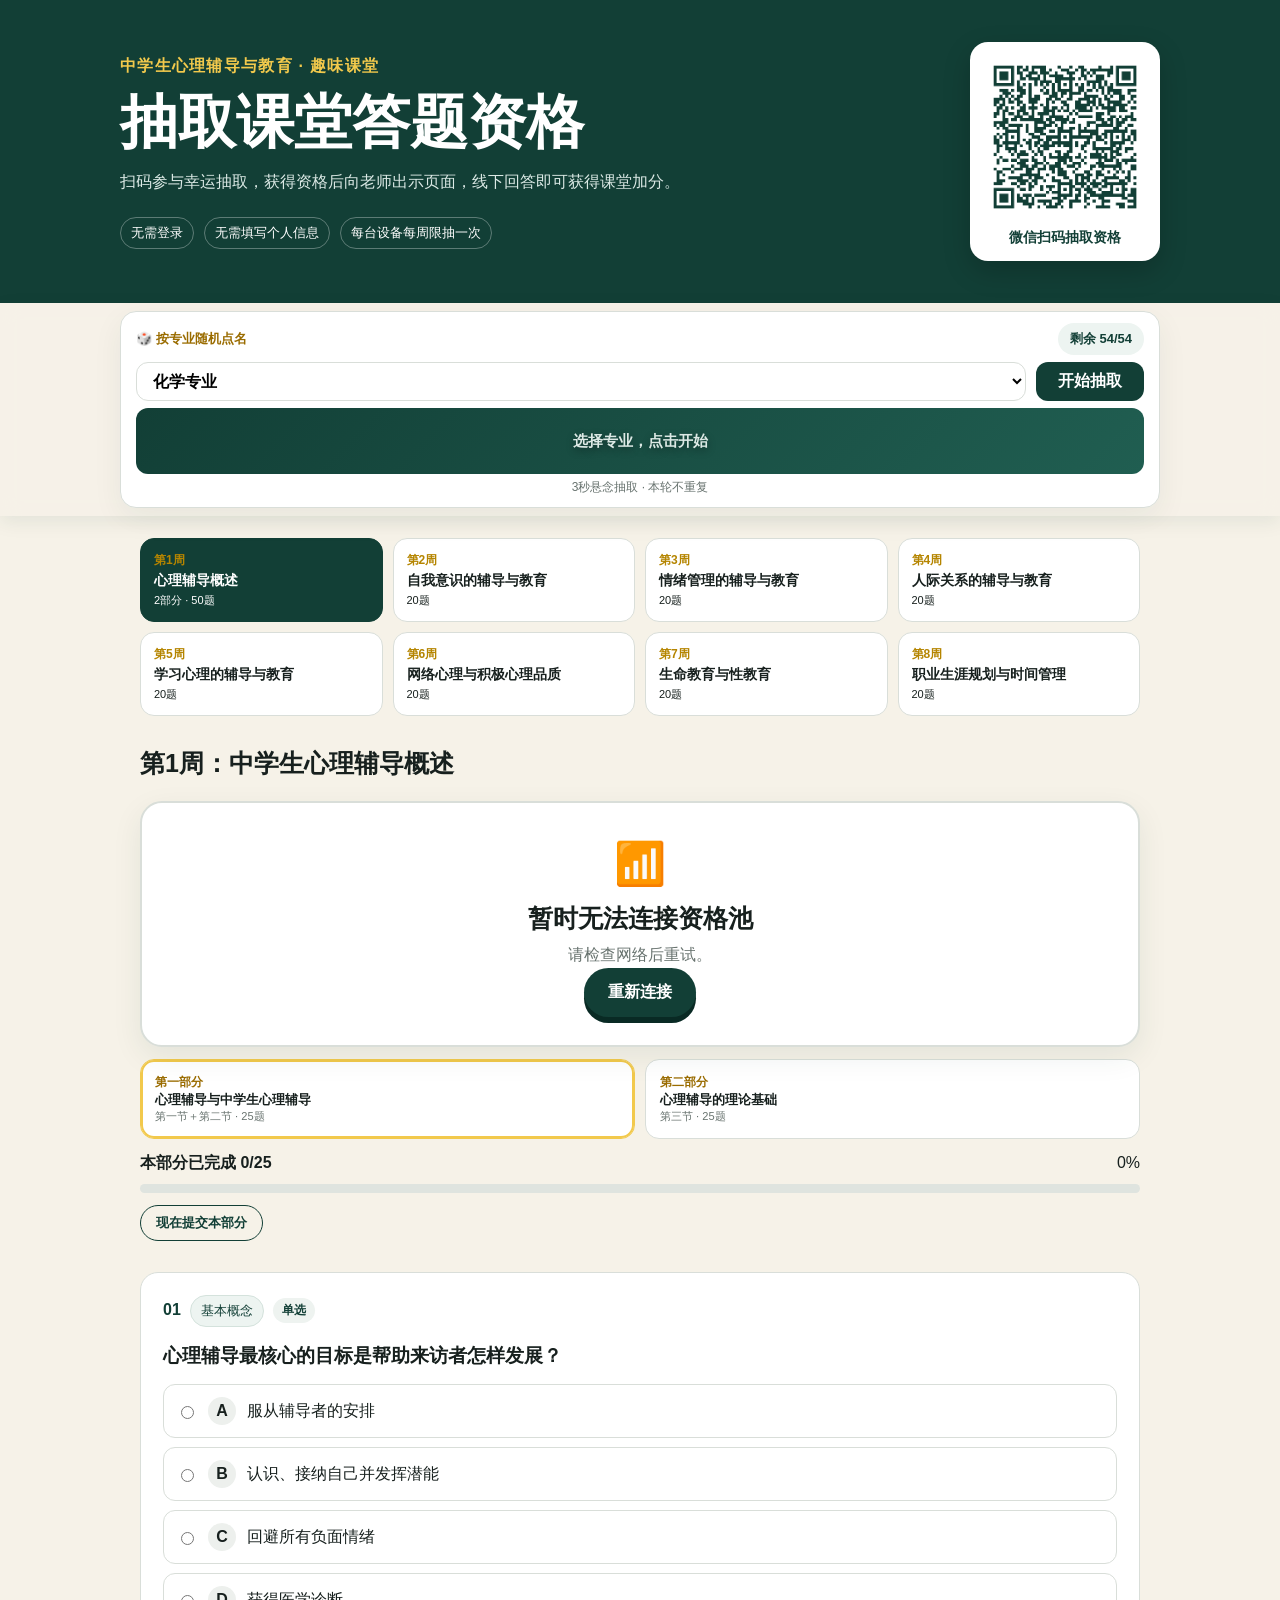
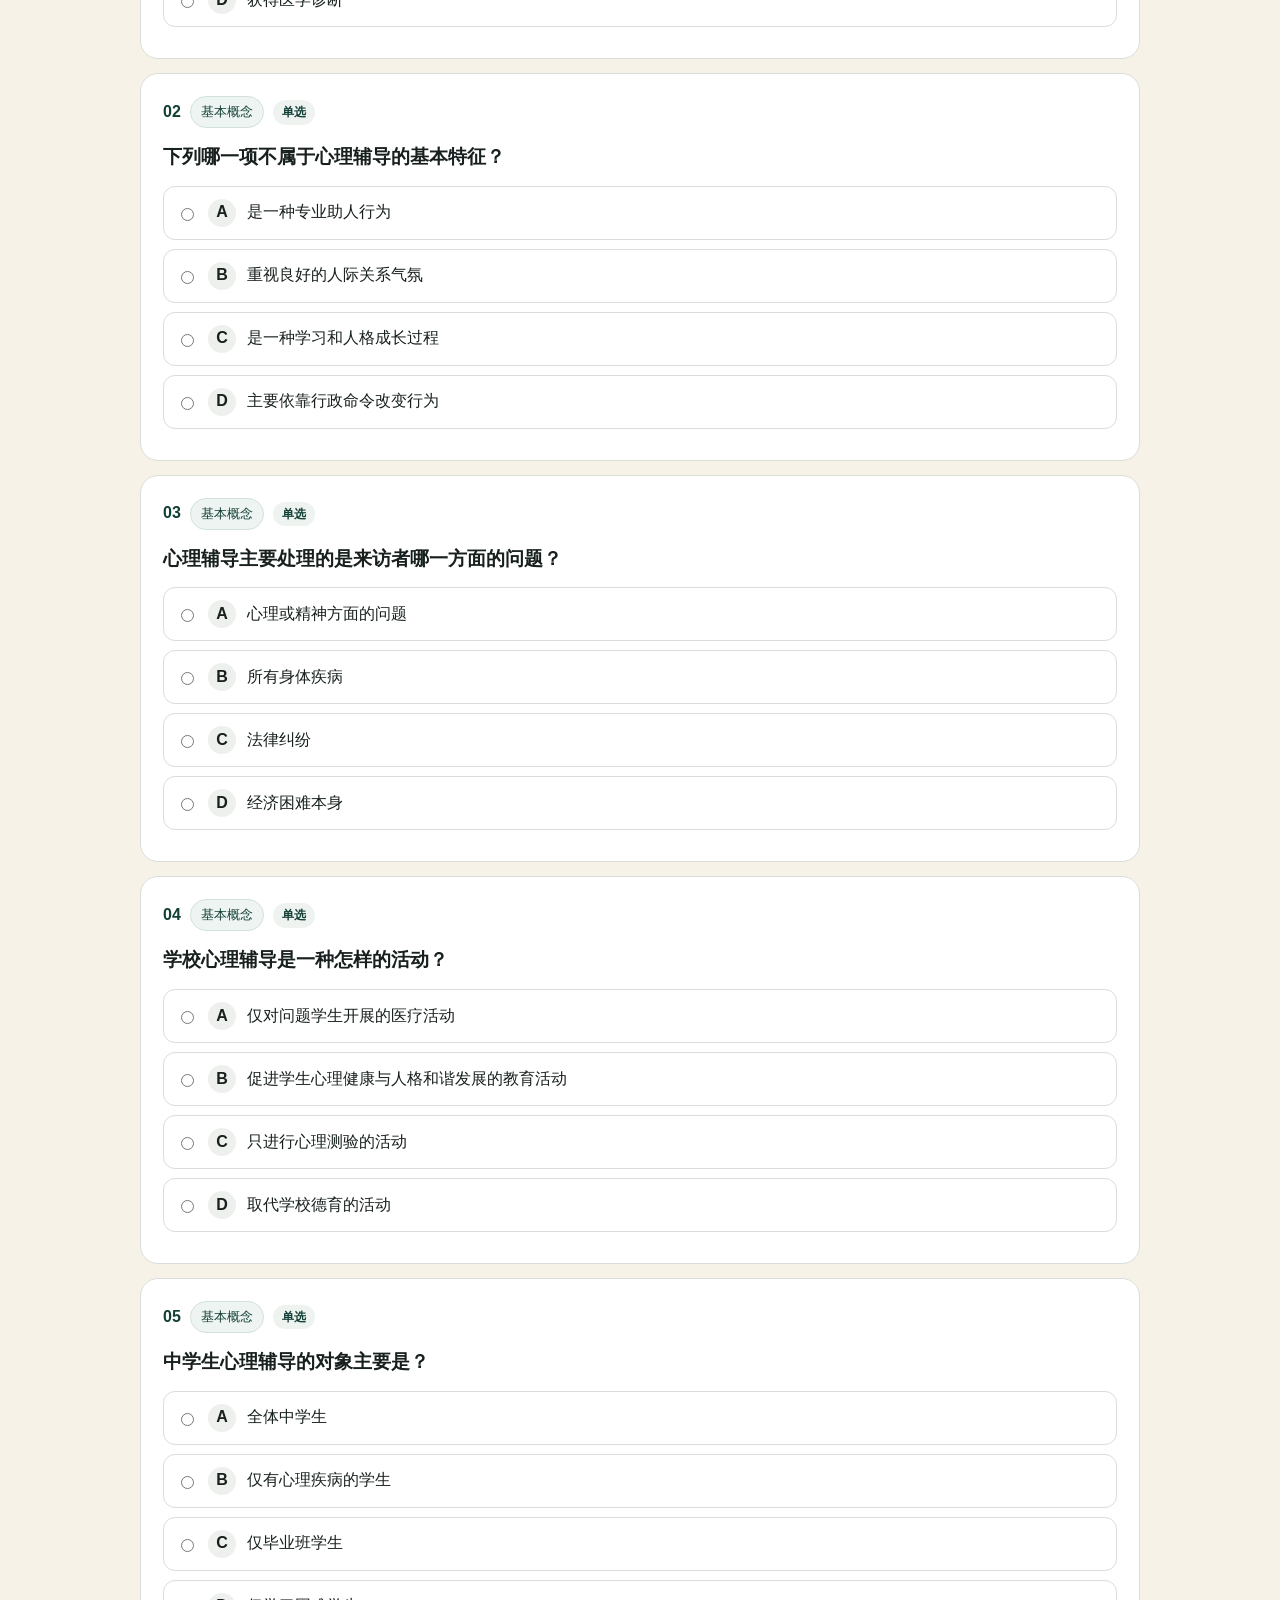
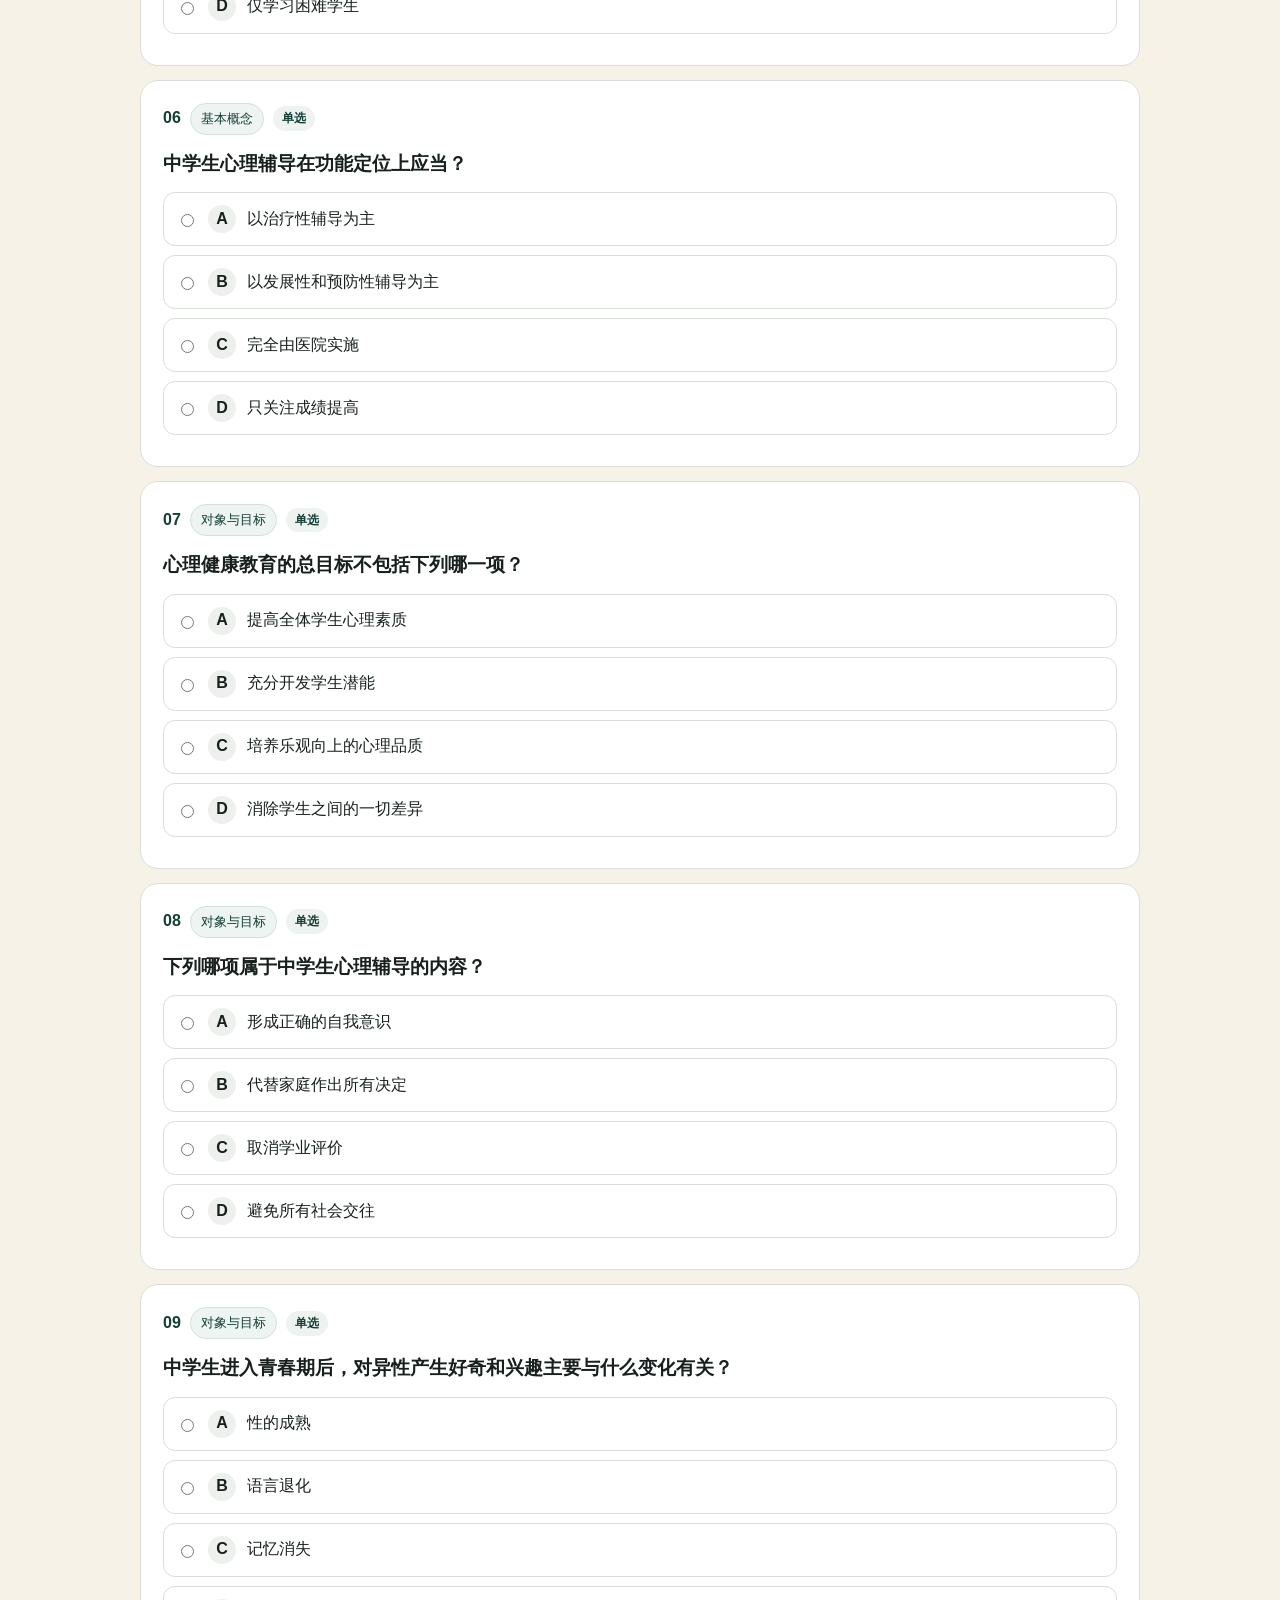
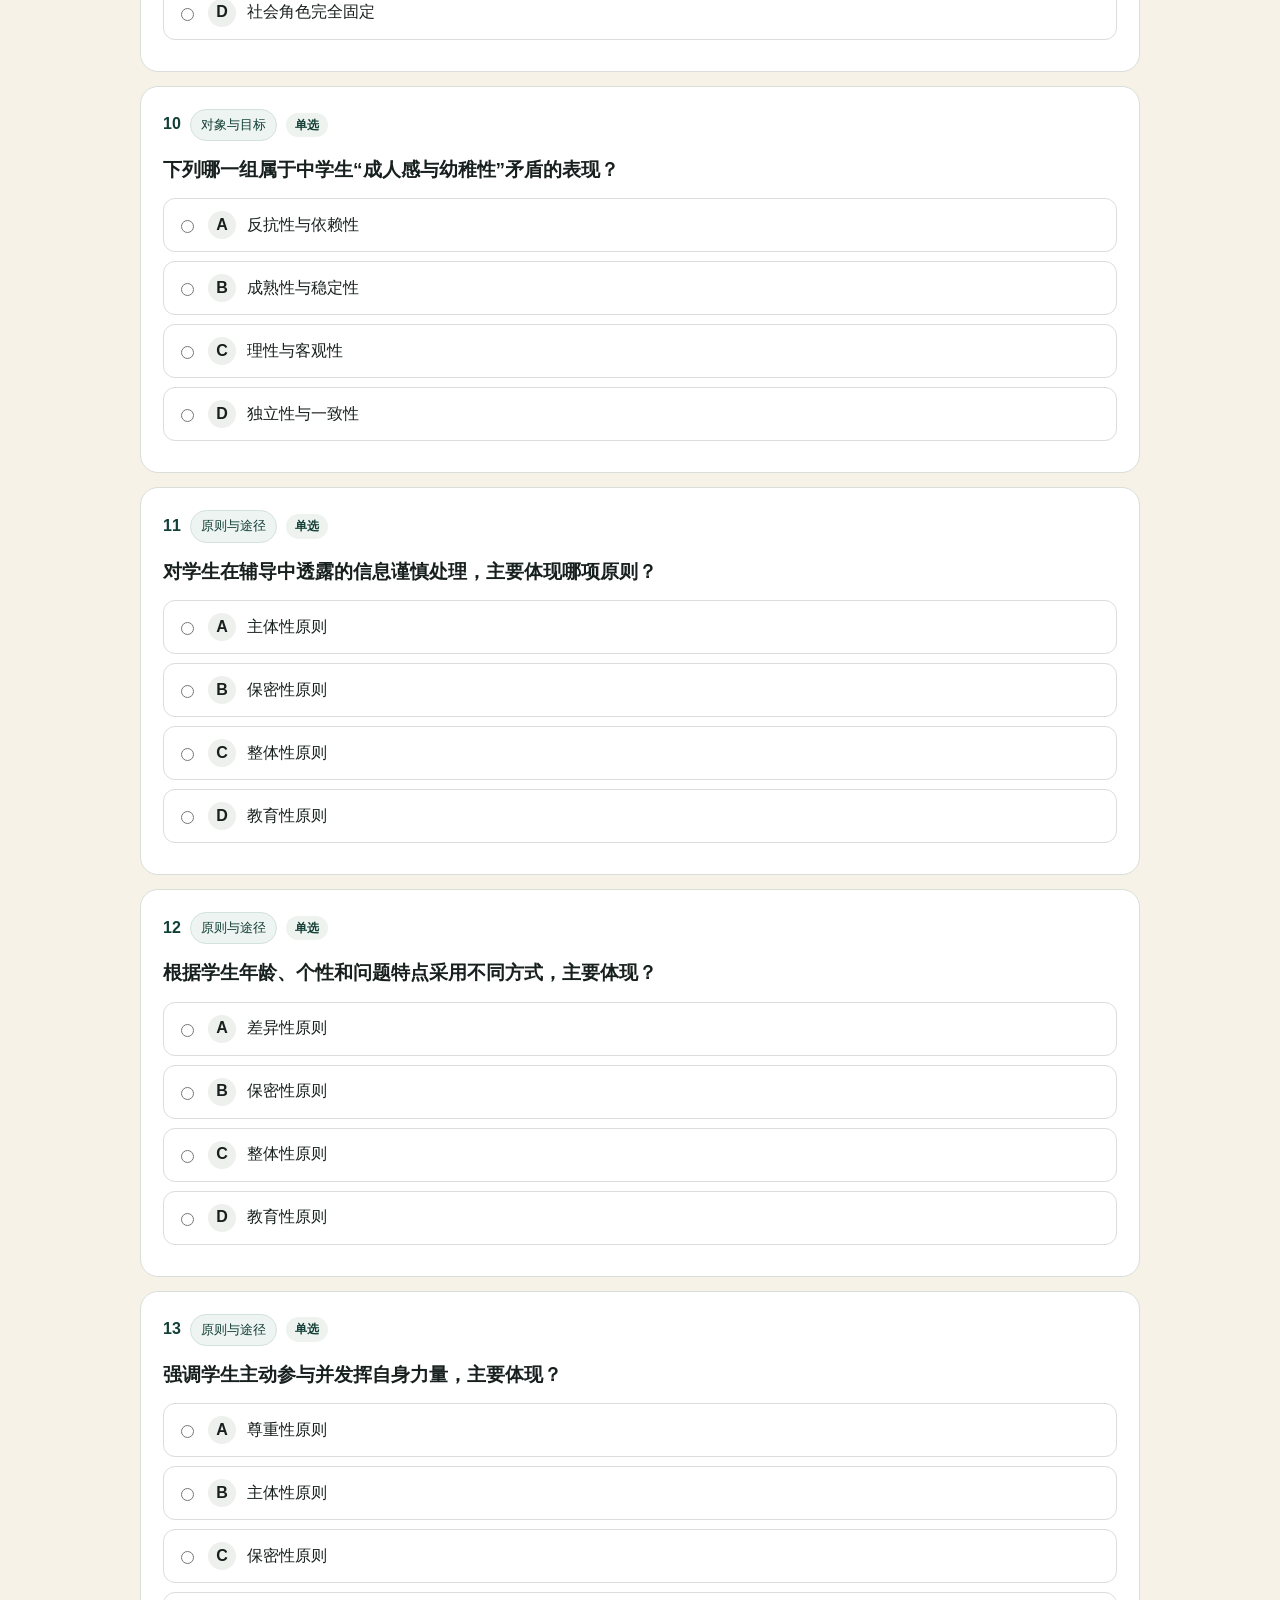
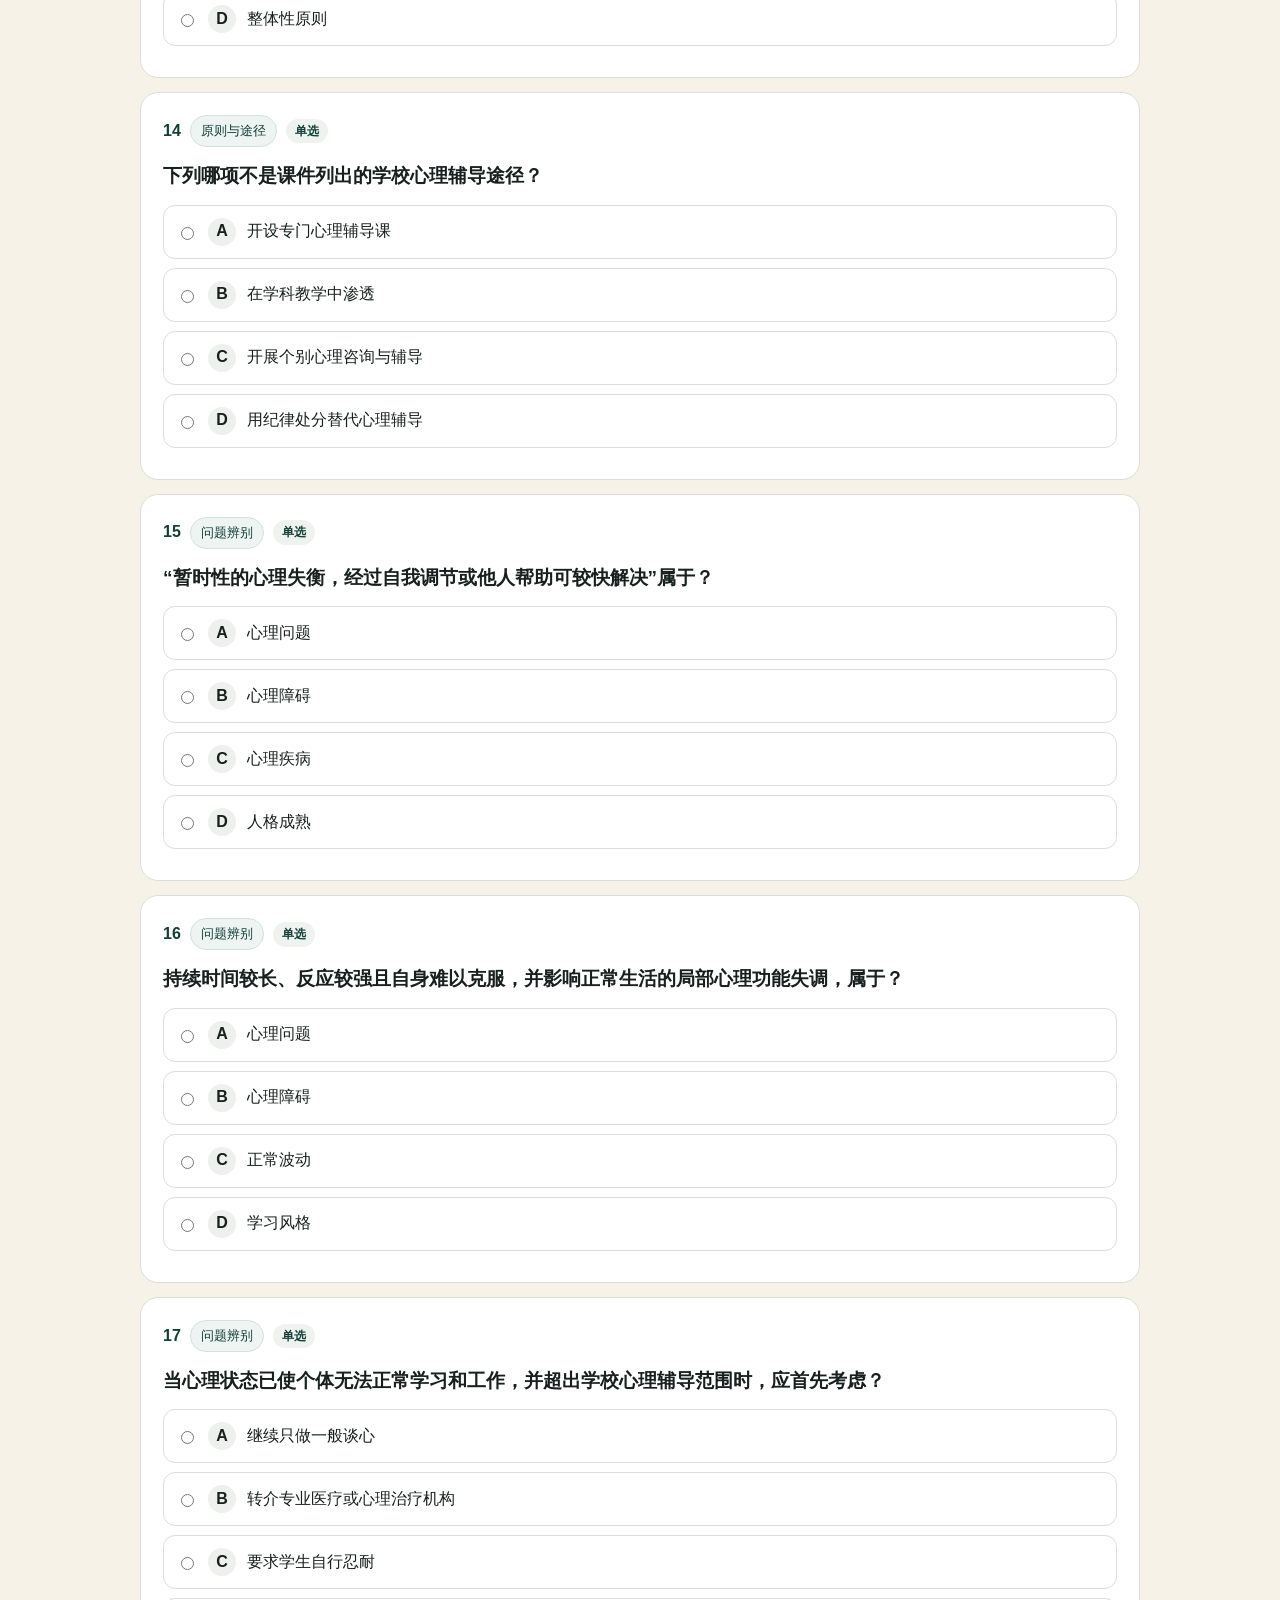
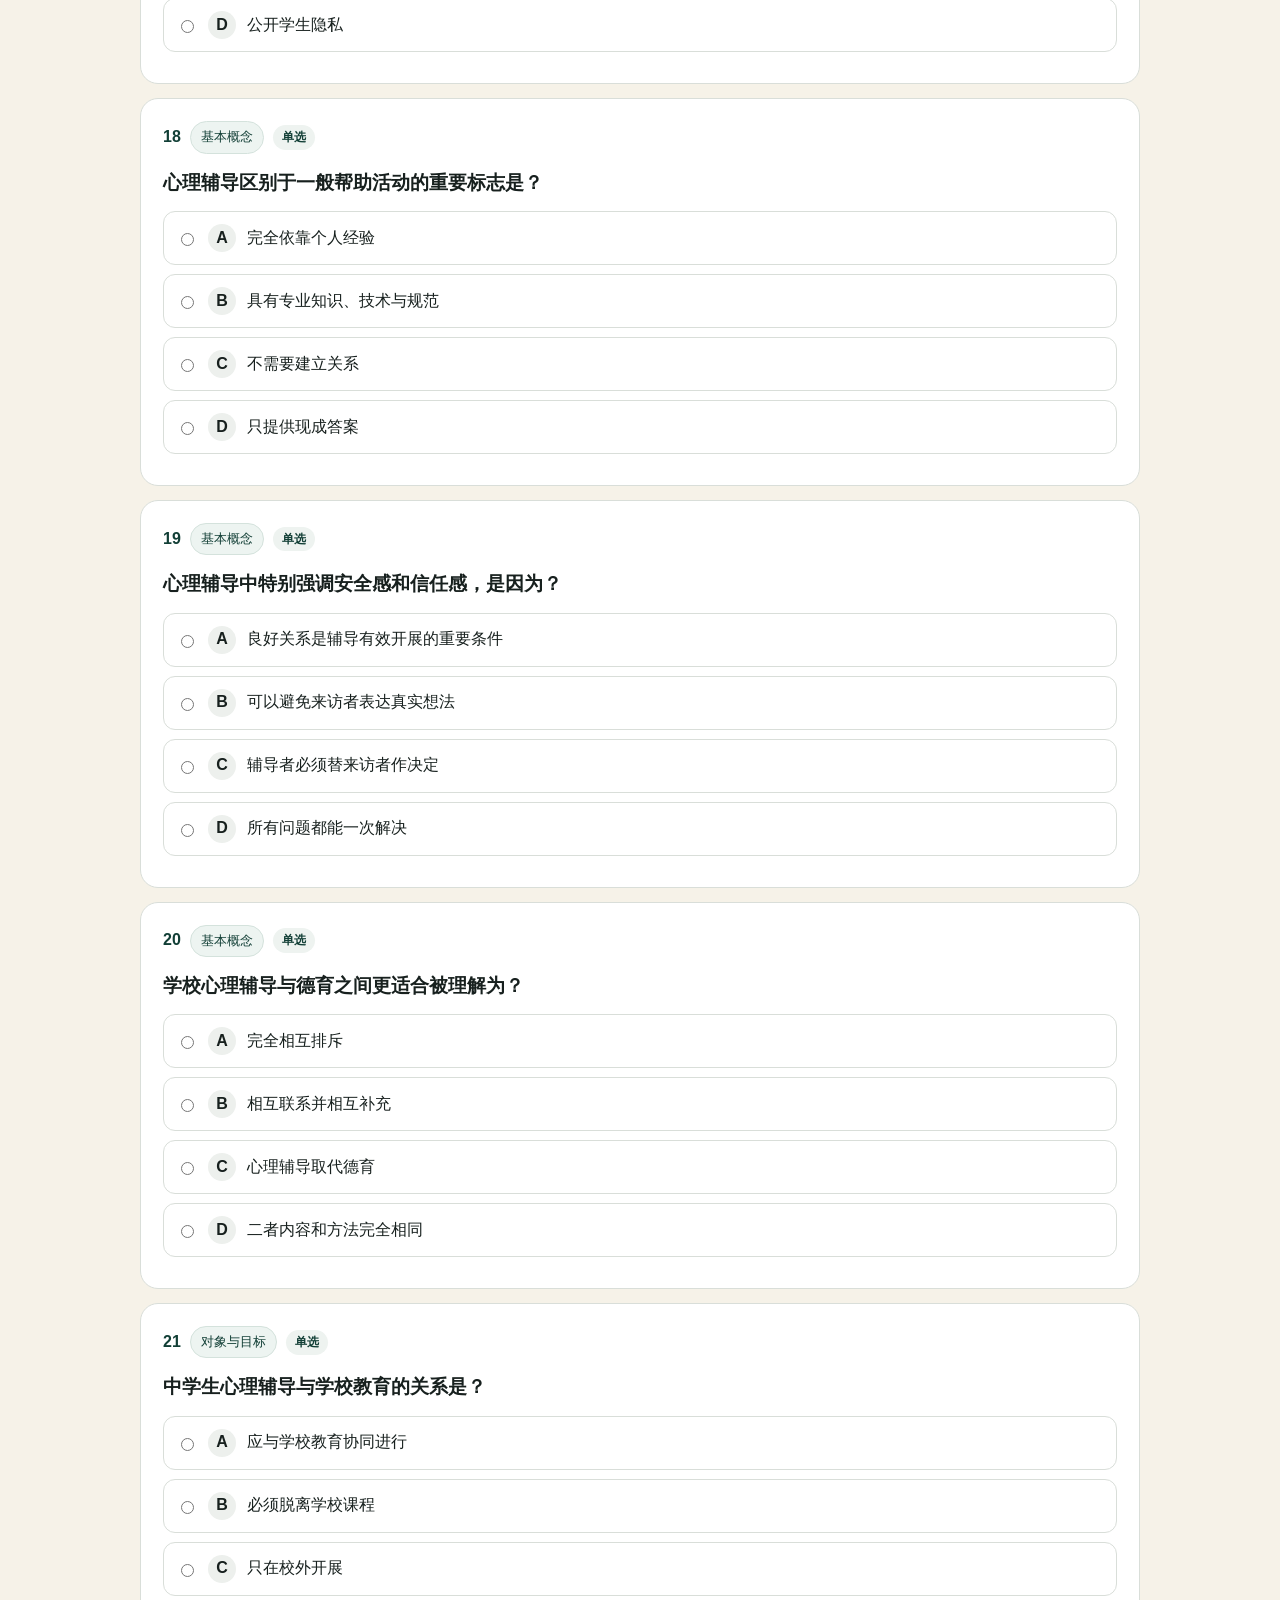
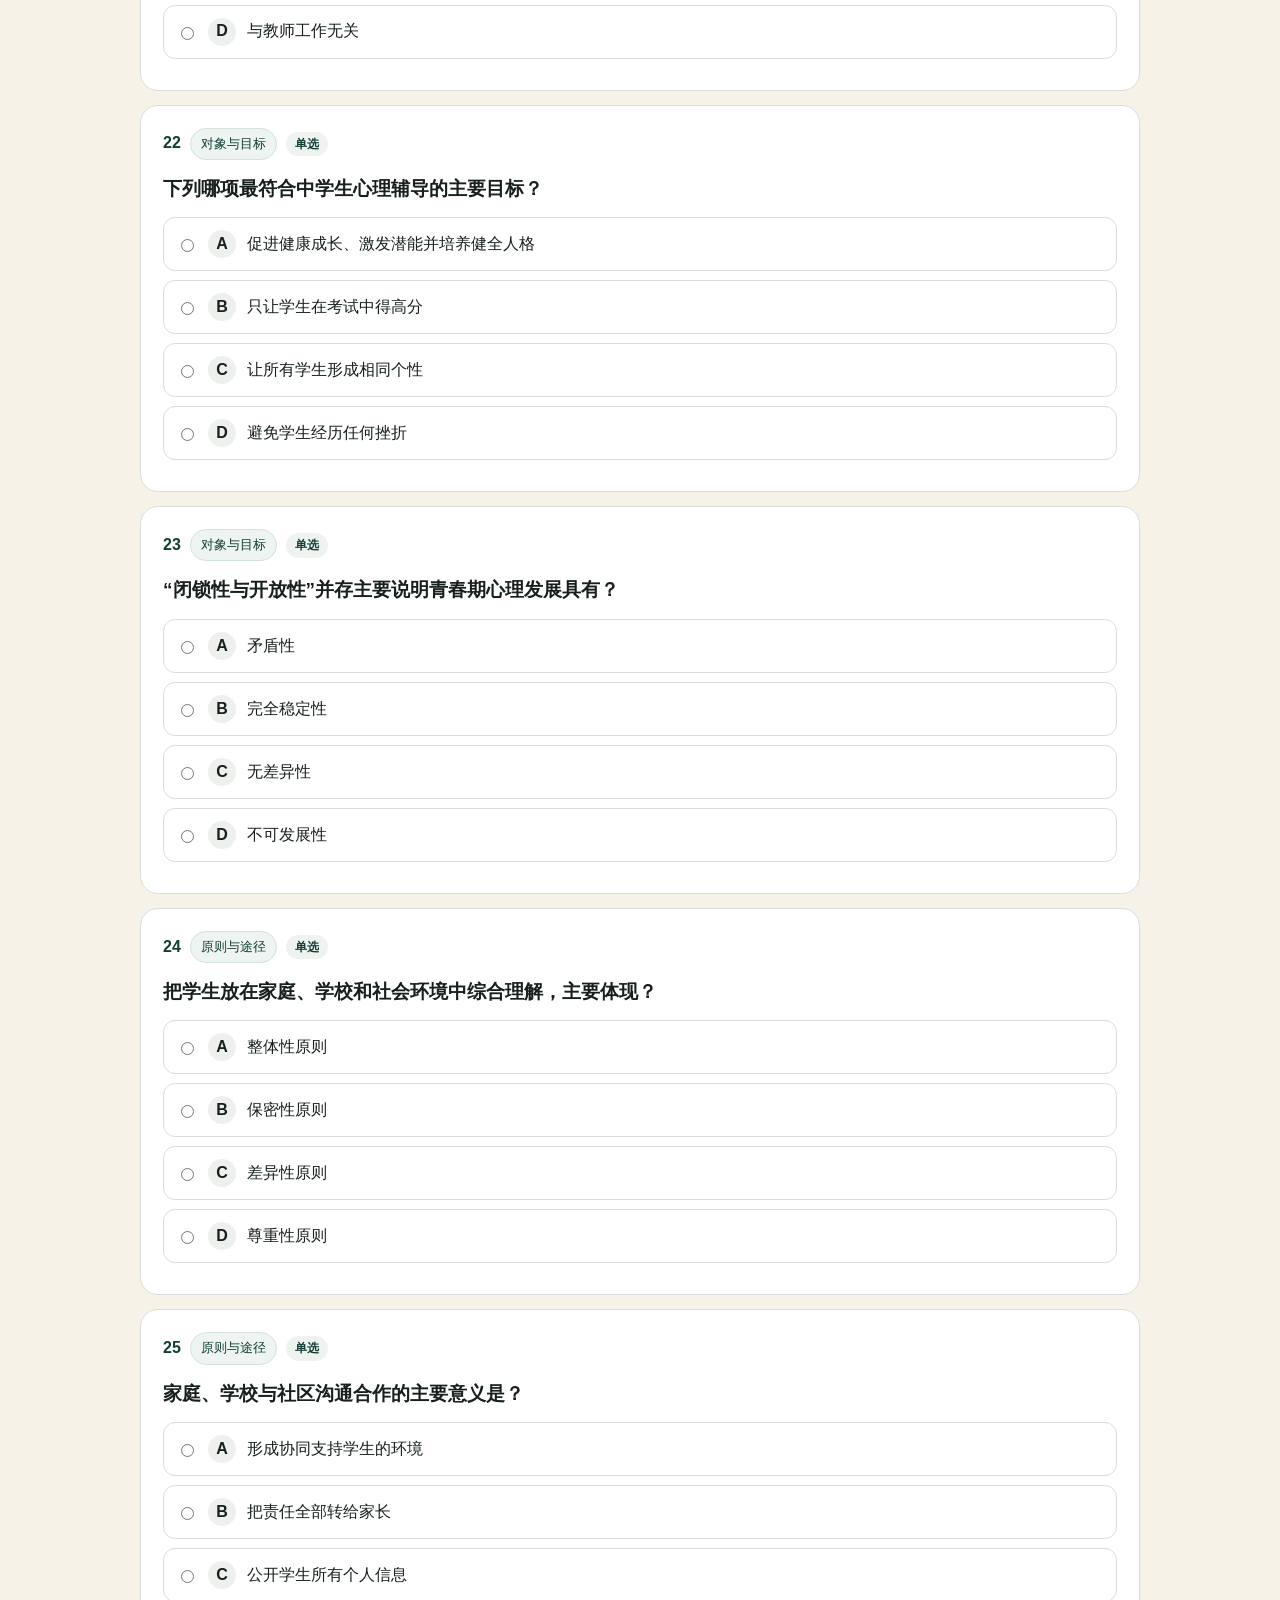
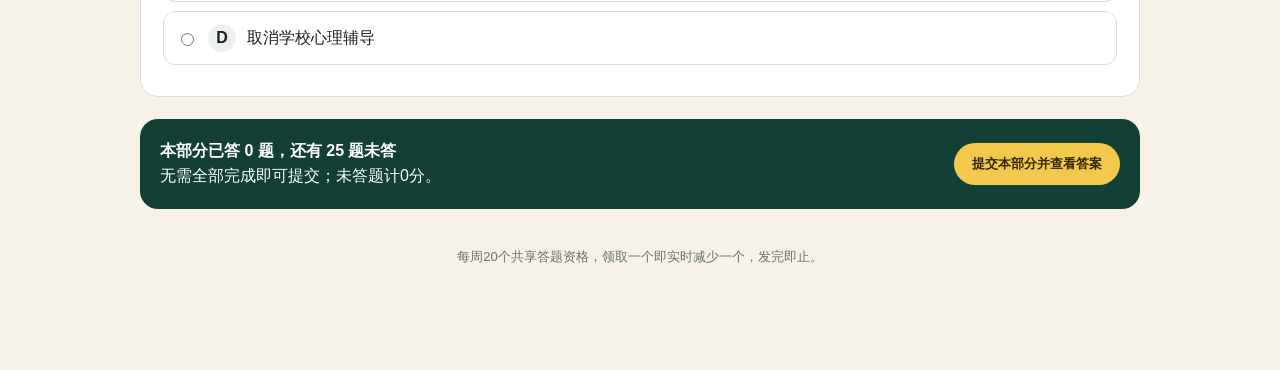
==== commit cec17ce7: "Add files via upload" ====
--- a/psychological-counseling-quiz.html
+++ b/psychological-counseling-quiz.html
@@ -7,14 +7,14 @@
 .rollcall{max-width:1040px;margin:22px auto 0;padding:0 20px}.roll-card{background:#fff;border:1px solid var(--line);border-radius:22px;padding:22px;box-shadow:0 10px 30px #123f3610}.roll-head{display:flex;justify-content:space-between;align-items:start;gap:15px}.roll-head span{color:#9a6c00;font-size:13px;font-weight:900}.roll-head h2{font-size:23px;margin:3px 0}.roll-count{background:#edf4f1;color:var(--green);border-radius:999px;padding:6px 12px;font-size:13px;font-weight:800;white-space:nowrap}.roll-controls{display:grid;grid-template-columns:1fr auto;gap:10px;margin:14px 0}.roll-controls select,.roll-controls button{height:46px;border-radius:12px;font:inherit;font-weight:800}.roll-controls select{border:1px solid var(--line);background:#fff;padding:0 12px}.roll-controls button{border:0;background:var(--green);color:#fff;padding:0 22px;cursor:pointer}.roll-controls button:disabled{opacity:.65}.roll-screen{display:grid;place-items:center;min-height:112px;border-radius:16px;background:linear-gradient(135deg,#123f36,#205e51);color:#fff;font-size:clamp(34px,8vw,58px);font-weight:900;letter-spacing:.12em;text-shadow:0 3px 8px #0005}.roll-screen small{font-size:15px;font-weight:600;letter-spacing:0;color:#dce9e5}.roll-status{text-align:center;color:var(--muted);font-size:13px;margin-top:8px}.roll-screen.reveal{animation:nameReveal .7s cubic-bezier(.2,1.6,.4,1);background:linear-gradient(135deg,#c89000,#f0c94e);color:#3c2b00;text-shadow:0 2px #fff8}@keyframes nameReveal{0%{transform:scale(.75);filter:blur(7px)}100%{transform:scale(1);filter:blur(0)}}@media(max-width:520px){.roll-controls{grid-template-columns:1fr}.roll-controls button{width:100%}.roll-head h2{font-size:19px}}
 .rollcall{position:sticky;top:0;z-index:900;max-width:none;margin:0;padding:8px 20px;background:#f6f2e8ed;backdrop-filter:blur(10px);box-shadow:0 6px 18px #123f3614}.roll-card{max-width:1040px;margin:auto;padding:11px 15px;border-radius:16px}.roll-head h2{display:none}.roll-head{align-items:center}.roll-controls{margin:7px 0;grid-template-columns:minmax(180px,1fr) auto}.roll-controls select,.roll-controls button{height:39px}.roll-screen{min-height:66px;font-size:clamp(28px,5vw,44px);border-radius:12px}.roll-status{margin-top:4px;font-size:12px}@media(max-width:520px){.rollcall{padding:6px 8px}.roll-card{padding:9px}.roll-controls{grid-template-columns:1fr auto}.roll-controls button{width:auto;padding:0 12px}.roll-head span{font-size:12px}.roll-count{font-size:11px;padding:4px 8px}.roll-screen{min-height:58px}.roll-status{font-size:11px}}
 </style></head><body><header class="hero"><div class="hero-inner"><div class="hero-text"><div class="eyebrow">中学生心理辅导与教育 · 趣味课堂</div><h1>抽取课堂答题资格</h1><p class="hero-copy">扫码参与幸运抽取，获得资格后向老师出示页面，线下回答即可获得课堂加分。</p><div class="meta-row"><span>无需登录</span><span>无需填写个人信息</span><span>每台设备每周限抽一次</span></div></div><div class="hero-qr"><img src="[data-uri]" alt="课堂答题资格抽取二维码"><strong>微信扫码抽取资格</strong></div></div></header><section class="rollcall" id="rollcall"></section><nav class="part-nav" id="nav"></nav><div class="week-heading"><h2 id="weekTitle"></h2></div><section class="qualification" id="qualification"></section><nav class="subnav" id="subnav"></nav><div class="progress-wrap" id="progress"></div><main><section id="result"></section><section class="quiz" id="quiz"></section><section id="submit"></section><footer><p>每周20个共享答题资格，领取一个即实时减少一个，发完即止。</p></footer></main><script>const weeks=[{"title":"第1周：中学生心理辅导概述","shortTitle":"心理辅导概述","questions":[{"section":"基本概念","stem":"心理辅导最核心的目标是帮助来访者怎样发展？","options":["服从辅导者的安排","认识、接纳自己并发挥潜能","回避所有负面情绪","获得医学诊断"],"answer":1,"explanation":"心理辅导强调协助来访者认识、接纳和欣赏自己，克服成长障碍并发挥个人潜能。"},{"section":"基本概念","stem":"下列哪一项不属于心理辅导的基本特征？","options":["是一种专业助人行为","重视良好的人际关系气氛","是一种学习和人格成长过程","主要依靠行政命令改变行为"],"answer":3,"explanation":"心理辅导依靠专业关系和心理学技术，不是依靠行政命令。"},{"section":"基本概念","stem":"心理辅导主要处理的是来访者哪一方面的问题？","options":["心理或精神方面的问题","所有身体疾病","法律纠纷","经济困难本身"],"answer":0,"explanation":"课件强调，心理辅导主要解决来访者心理或精神方面存在的问题。"},{"section":"基本概念","stem":"学校心理辅导是一种怎样的活动？","options":["仅对问题学生开展的医疗活动","促进学生心理健康与人格和谐发展的教育活动","只进行心理测验的活动","取代学校德育的活动"],"answer":1,"explanation":"学校心理辅导综合运用多学科理论和多种形式，帮助学生自我认识、自我接纳和自我调节。"},{"section":"基本概念","stem":"中学生心理辅导的对象主要是？","options":["全体中学生","仅有心理疾病的学生","仅毕业班学生","仅学习困难学生"],"answer":0,"explanation":"中学生心理辅导面向全体中学生，以发展性和预防性辅导为主。"},{"section":"基本概念","stem":"中学生心理辅导在功能定位上应当？","options":["以治疗性辅导为主","以发展性和预防性辅导为主","完全由医院实施","只关注成绩提高"],"answer":1,"explanation":"课件明确提出以发展性和预防性辅导为主，治疗性辅导为辅。"},{"section":"对象与目标","stem":"心理健康教育的总目标不包括下列哪一项？","options":["提高全体学生心理素质","充分开发学生潜能","培养乐观向上的心理品质","消除学生之间的一切差异"],"answer":3,"explanation":"心理健康教育尊重个体差异，并不以消除差异为目标。"},{"section":"对象与目标","stem":"下列哪项属于中学生心理辅导的内容？","options":["形成正确的自我意识","代替家庭作出所有决定","取消学业评价","避免所有社会交往"],"answer":0,"explanation":"课件列出的内容包括正确自我意识、社会适应、社会交往和学业能力。"},{"section":"对象与目标","stem":"中学生进入青春期后，对异性产生好奇和兴趣主要与什么变化有关？","options":["性的成熟","语言退化","记忆消失","社会角色完全固定"],"answer":0,"explanation":"青春期性的成熟会使中学生对异性产生好奇和兴趣。"},{"section":"对象与目标","stem":"下列哪一组属于中学生“成人感与幼稚性”矛盾的表现？","options":["反抗性与依赖性","成熟性与稳定性","理性与客观性","独立性与一致性"],"answer":0,"explanation":"课件列出反抗与依赖、闭锁与开放、勇敢与懦弱、高傲与自卑等矛盾。"},{"section":"原则与途径","stem":"对学生在辅导中透露的信息谨慎处理，主要体现哪项原则？","options":["主体性原则","保密性原则","整体性原则","教育性原则"],"answer":1,"explanation":"保密性原则要求妥善保护辅导信息，但涉及伤害风险等情况时需按专业规范处理。"},{"section":"原则与途径","stem":"根据学生年龄、个性和问题特点采用不同方式，主要体现？","options":["差异性原则","保密性原则","整体性原则","教育性原则"],"answer":0,"explanation":"差异性原则要求尊重个体差异，采用适合具体学生的辅导方法。"},{"section":"原则与途径","stem":"强调学生主动参与并发挥自身力量，主要体现？","options":["尊重性原则","主体性原则","保密性原则","整体性原则"],"answer":1,"explanation":"主体性原则强调学生是自我成长和改变的主体。"},{"section":"原则与途径","stem":"下列哪项不是课件列出的学校心理辅导途径？","options":["开设专门心理辅导课","在学科教学中渗透","开展个别心理咨询与辅导","用纪律处分替代心理辅导"],"answer":3,"explanation":"心理辅导可通过课程、学科渗透、个别辅导及家校社沟通开展，不能被纪律处分替代。"},{"section":"问题辨别","stem":"“暂时性的心理失衡，经过自我调节或他人帮助可较快解决”属于？","options":["心理问题","心理障碍","心理疾病","人格成熟"],"answer":0,"explanation":"这是课件对一般心理问题的界定。"},{"section":"问题辨别","stem":"持续时间较长、反应较强且自身难以克服，并影响正常生活的局部心理功能失调，属于？","options":["心理问题","心理障碍","正常波动","学习风格"],"answer":1,"explanation":"这是心理障碍的主要特征，需要更专业的评估与帮助。"},{"section":"问题辨别","stem":"当心理状态已使个体无法正常学习和工作，并超出学校心理辅导范围时，应首先考虑？","options":["继续只做一般谈心","转介专业医疗或心理治疗机构","要求学生自行忍耐","公开学生隐私"],"answer":1,"explanation":"严重且持续的心理疾病超出一般心理辅导范围，应及时进行专业转介。"},{"section":"基本概念","stem":"心理辅导区别于一般帮助活动的重要标志是？","options":["完全依靠个人经验","具有专业知识、技术与规范","不需要建立关系","只提供现成答案"],"answer":1,"explanation":"心理辅导是一种专业助人行为，需要运用心理学知识、技术并遵循专业规范。"},{"section":"基本概念","stem":"心理辅导中特别强调安全感和信任感，是因为？","options":["良好关系是辅导有效开展的重要条件","可以避免来访者表达真实想法","辅导者必须替来访者作决定","所有问题都能一次解决"],"answer":0,"explanation":"良好的辅导关系能够帮助来访者形成安全感和信任感，从而进行真实、开放的交流。"},{"section":"基本概念","stem":"学校心理辅导与德育之间更适合被理解为？","options":["完全相互排斥","相互联系并相互补充","心理辅导取代德育","二者内容和方法完全相同"],"answer":1,"explanation":"学校心理辅导与德育既有区别，也相互联系、相互补充。"},{"section":"对象与目标","stem":"中学生心理辅导与学校教育的关系是？","options":["应与学校教育协同进行","必须脱离学校课程","只在校外开展","与教师工作无关"],"answer":0,"explanation":"课件强调中学生心理辅导应当与学校教育协同进行。"},{"section":"对象与目标","stem":"下列哪项最符合中学生心理辅导的主要目标？","options":["促进健康成长、激发潜能并培养健全人格","只让学生在考试中得高分","让所有学生形成相同个性","避免学生经历任何挫折"],"answer":0,"explanation":"中学生心理辅导关注健康成长、学业能力、自我潜能与健全人格。"},{"section":"对象与目标","stem":"“闭锁性与开放性”并存主要说明青春期心理发展具有？","options":["矛盾性","完全稳定性","无差异性","不可发展性"],"answer":0,"explanation":"青春期成人感与幼稚性并存，常表现出多组相互矛盾的心理特点。"},{"section":"原则与途径","stem":"把学生放在家庭、学校和社会环境中综合理解，主要体现？","options":["整体性原则","保密性原则","差异性原则","尊重性原则"],"answer":0,"explanation":"整体性原则要求从个体及其所处环境的相互联系中理解和帮助学生。"},{"section":"原则与途径","stem":"家庭、学校与社区沟通合作的主要意义是？","options":["形成协同支持学生的环境","把责任全部转给家长","公开学生所有个人信息","取消学校心理辅导"],"answer":0,"explanation":"家校社沟通有助于整合资源，为学生建立连续、协调的支持环境。"},{"section":"精神分析","stem":"弗洛伊德人格结构中，遵循“快乐原则”的是？","options":["本我","自我","超我","现实我"],"answer":0,"explanation":"本我由原始本能组成，追求当前需要的即时满足，遵循快乐原则。"},{"section":"精神分析","stem":"在人格结构中协调本我、超我与现实要求的是？","options":["本我","自我","超我","潜意识"],"answer":1,"explanation":"自我由本我分化而来，依据现实原则进行协调。"},{"section":"精神分析","stem":"监督、批判和约束自身行为，并遵循“道德原则”的是？","options":["本我","自我","超我","前意识"],"answer":2,"explanation":"超我是人格中的理想与道德部分。"},{"section":"精神分析","stem":"弗洛伊德人格发展阶段中，0—1.5岁大致属于？","options":["口唇期","肛门期","性器期","潜伏期"],"answer":0,"explanation":"口唇期约为0—1.5岁，满足主要通过口腔活动获得。"},{"section":"精神分析","stem":"儿童兴趣由身体和父母转向周围事物、同性团体更突出，大致属于？","options":["口唇期","肛门期","潜伏期","生殖期"],"answer":2,"explanation":"潜伏期约为6—12岁，原始欲力相对处于潜伏状态。"},{"section":"精神分析","stem":"下列哪项属于课件所列的积极防卫机制？","options":["投射","潜抑","升华","反向"],"answer":2,"explanation":"升华、补偿、幽默、利他和仿同被列为积极防卫机制。"},{"section":"精神分析","stem":"把自己不能接受的欲望或特点归因于别人，属于哪种防卫机制？","options":["投射","升华","幽默","利他"],"answer":0,"explanation":"投射是把自身难以接受的冲动、想法或特点归到他人身上。"},{"section":"精神分析","stem":"鼓励来访者说出浮现在脑海中的任何想法，以发现无意识冲突的方法是？","options":["自由联想","系统脱敏","代币疗法","理性抗辩"],"answer":0,"explanation":"自由联想通过不加筛选地表达联想内容来探索无意识冲突。"},{"section":"精神分析","stem":"精神分析认为，通过分析梦的象征内容可以探索？","options":["被压抑的欲望与冲突","操作性条件反射","课堂强化计划","社会学习过程"],"answer":0,"explanation":"释梦被用于探索梦中象征内容与被压抑欲望、冲突之间的联系。"},{"section":"发展理论","stem":"埃里克森认为，青少年期最主要的发展矛盾是？","options":["信任对不信任","自主对羞怯","角色同一性对角色混乱","繁衍对停滞"],"answer":2,"explanation":"12—18岁左右的核心任务是形成角色同一性，回答“我是谁”等问题。"},{"section":"行为主义","stem":"“狗的条件反射实验”主要体现哪种学习理论？","options":["经典条件反射","操作性条件作用","观察学习","顿悟学习"],"answer":0,"explanation":"巴甫洛夫的实验是经典条件反射的代表。"},{"section":"行为主义","stem":"把强化与有机体发出的操作反应联系起来，属于？","options":["经典条件反射","操作性条件作用","精神分析","来访者中心疗法"],"answer":1,"explanation":"斯金纳的操作性条件作用强调行为后果对行为发生概率的影响。"},{"section":"行为主义","stem":"班杜拉社会学习过程首先需要经过？","options":["注意过程","保持过程","动作再现过程","动机过程"],"answer":0,"explanation":"观察学习通常包括注意、保持、动作再现和动机四个过程。"},{"section":"行为主义","stem":"缓慢暴露于焦虑情境，同时用放松反应对抗焦虑，属于？","options":["系统脱敏法","满灌疗法","厌恶疗法","自由联想"],"answer":0,"explanation":"系统脱敏强调分级、渐进暴露，并以放松状态对抗焦虑。"},{"section":"行为主义","stem":"让个体直接、持续接触引起恐惧的情境，直至恐惧减弱，属于？","options":["代币疗法","满灌疗法","释梦","合理情绪疗法"],"answer":1,"explanation":"满灌疗法采用快速、直接暴露方式，应由受过训练的专业人员审慎实施。"},{"section":"行为主义","stem":"个体出现预期良好行为后立即给予奖励，以巩固该行为，属于？","options":["代币疗法","厌恶疗法","催眠","投射"],"answer":0,"explanation":"代币疗法以代币或奖励强化目标行为。"},{"section":"行为主义","stem":"把令人厌恶的刺激与不良行为结合，以建立新的条件反射，属于？","options":["系统脱敏法","厌恶疗法","满灌疗法","自由联想"],"answer":1,"explanation":"厌恶疗法利用条件反射原理削弱不良行为，实际应用须遵循伦理与专业规范。"},{"section":"人本与认知","stem":"罗杰斯来访者中心疗法的核心条件不包括？","options":["共情","真诚","无条件积极关注","对来访者进行强制说服"],"answer":3,"explanation":"人本主义强调共情、真诚和无条件积极关注，而不是强制说服。"},{"section":"人本与认知","stem":"埃利斯认为，导致情绪困扰和异常行为反应的重要原因是？","options":["事件本身必然造成","不合理的认知和信念","所有童年经历","缺少外部惩罚"],"answer":1,"explanation":"理性情绪疗法认为，个体对事件的看法和信念会影响其情绪与行为。"},{"section":"人本与认知","stem":"“一次考试失败就说明我永远不会成功”主要体现哪种不合理信念？","options":["绝对化","过分概括化","合理推断","无条件积极关注"],"answer":1,"explanation":"由一次失败推断整体和未来，是以偏概全、以一概十的过分概括化。"},{"section":"人本与认知","stem":"“如果这次没有得到第一名，一切都彻底完了”主要体现？","options":["糟糕至极","观察学习","升华","主体性"],"answer":0,"explanation":"把可能的不良后果无限严重化，属于“糟糕至极”的思维方式。"},{"section":"人本与认知","stem":"“所有人都必须喜欢我”最突出地表现出哪种不合理信念？","options":["绝对化要求","合理愿望","观察学习","积极关注"],"answer":0,"explanation":"使用“必须”“应该”等僵化要求，体现绝对化的不合理信念。"},{"section":"理论综合","stem":"关于人本主义辅导，下列说法正确的有哪些？（多选）","options":["重视共情和真诚","强调无条件积极关注","以强制说服为核心","尊重来访者的主体性"],"answer":[0,1,3],"explanation":"人本主义辅导重视共情、真诚、无条件积极关注和来访者主体性，不主张强制说服。"},{"section":"理论综合","stem":"关于行为主义及其辅导方法，下列说法正确的有哪些？（多选）","options":["经典条件反射与巴甫洛夫有关","操作性条件作用关注行为后果","系统脱敏通常采用分级、渐进暴露","自由联想是斯金纳提出的行为塑造技术"],"answer":[0,1,2],"explanation":"前三项正确；自由联想属于精神分析方法，不是斯金纳的行为塑造技术。"},{"section":"理论综合","stem":"关于理性情绪疗法，下列说法正确的有哪些？（多选）","options":["信念会影响事件后的情绪反应","可通过质疑检验不合理信念","事件本身必然直接决定一切情绪后果","绝对化要求是一类不合理信念"],"answer":[0,1,3],"explanation":"理性情绪疗法强调信念在事件与情绪后果之间的作用，并通过质疑不合理信念促进改变。"}]},{"title":"第2周：自我意识的辅导与教育","shortTitle":"自我意识的辅导与教育","questions":[{"section":"自我意识","stem":"“自我意识”的意思是什么？","options":["个体对自我及自己与周围环境关系的认知、体验和评价的总和。","包括个体因素、生活环境因素和社会文化因素。","控制能力和反省能力逐渐发展，但仍不完善。","教师应敢于承认错误，以平等、宽容和适度退避促进沟通。"],"answer":0,"explanation":"自我意识：个体对自我及自己与周围环境关系的认知、体验和评价的总和。"},{"section":"自我意识","stem":"“生理自我”的意思是什么？","options":["中学生逐渐能够审视并评价自己的优点与不足。","个体对自己的身体和生理状况等方面的意识。","高估自己的优点和长处，容易盲目乐观并难以容忍自身缺点。","重点提升客观评价能力、社会视角转换技能并鼓励社会实践。"],"answer":1,"explanation":"生理自我：个体对自己的身体和生理状况等方面的意识。"},{"section":"自我意识","stem":"“心理自我”的意思是什么？","options":["中学生渴望独立、尊重和平等，并希望得到父母支持与认可。","低估自己的价值、夸大不足，害怕失败并不敢尝试。","个体对自己的气质、性格、能力、兴趣和行为等心理特征的意识。","不恰当的家庭教育方式可能强化自负、自卑或自我中心。"],"answer":2,"explanation":"心理自我：个体对自己的气质、性格、能力、兴趣和行为等心理特征的意识。"},{"section":"自我意识","stem":"“理想我”的意思是什么？","options":["中学生开始隐藏部分情绪、秘密和内心体验。","常表现为“别人都好，只有我不好”。","以无法控制的条件或不合理对象比较，容易造成自我认识偏差。","个体想要达到的完善自我形象，是其追求的目标。"],"answer":3,"explanation":"理想我：个体想要达到的完善自我形象，是其追求的目标。"},{"section":"自我意识","stem":"“投射我”的意思是什么？","options":["个体想象自己在他人心目中的形象。","控制能力和反省能力逐渐发展，但仍不完善。","可采用认知矫正与行为训练，帮助学生看到价值并积累成功经验。","包括塑造自我、完善自我和超越自我。"],"answer":0,"explanation":"投射我：个体想象自己在他人心目中的形象。"},{"section":"自我意识","stem":"“自我意识的导向作用”的意思是什么？","options":["高估自己的优点和长处，容易盲目乐观并难以容忍自身缺点。","自我认识和理想会为个体行为与发展方向提供指引。","个体为维护自尊，对外界要求采取相反态度和言行的心理状态。","将自我分为公开我、盲目我、秘密我和未知我四部分。"],"answer":1,"explanation":"自我意识的导向作用：自我认识和理想会为个体行为与发展方向提供指引。"},{"section":"自我意识","stem":"“自我意识的归因与内省作用”的意思是什么？","options":["低估自己的价值、夸大不足，害怕失败并不敢尝试。","教师应敢于承认错误，以平等、宽容和适度退避促进沟通。","个体对行为结果寻找原因，并反思自己的心理与行为。","他人知道而自己尚未觉察的自我部分。"],"answer":2,"explanation":"自我意识的归因与内省作用：个体对行为结果寻找原因，并反思自己的心理与行为。"},{"section":"自我意识","stem":"“自我意识的影响因素”的意思是什么？","options":["常表现为“别人都好，只有我不好”。","重点提升客观评价能力、社会视角转换技能并鼓励社会实践。","自己和他人都尚未认识到的潜在自我部分。","包括个体因素、生活环境因素和社会文化因素。"],"answer":3,"explanation":"自我意识的影响因素：包括个体因素、生活环境因素和社会文化因素。"},{"section":"自我意识","stem":"“自我评价的批判性”的意思是什么？","options":["中学生逐渐能够审视并评价自己的优点与不足。","可采用认知矫正与行为训练，帮助学生看到价值并积累成功经验。","不恰当的家庭教育方式可能强化自负、自卑或自我中心。","主动听取他人的真实反馈有助于减少盲目自我。"],"answer":0,"explanation":"自我评价的批判性：中学生逐渐能够审视并评价自己的优点与不足。"},{"section":"自我意识","stem":"“成人感”的意思是什么？","options":["个体为维护自尊，对外界要求采取相反态度和言行的心理状态。","中学生渴望独立、尊重和平等，并希望得到父母支持与认可。","以无法控制的条件或不合理对象比较，容易造成自我认识偏差。","通过自己与他人的关系进行合理比较来认识自我。"],"answer":1,"explanation":"成人感：中学生渴望独立、尊重和平等，并希望得到父母支持与认可。"},{"section":"自我意识","stem":"“闭锁性”的意思是什么？","options":["教师应敢于承认错误，以平等、宽容和适度退避促进沟通。","包括塑造自我、完善自我和超越自我。","中学生开始隐藏部分情绪、秘密和内心体验。","通过反思自己的思想、情绪和行为来认识自我。"],"answer":2,"explanation":"闭锁性：中学生开始隐藏部分情绪、秘密和内心体验。"},{"section":"自我意识","stem":"“中学生自我控制”的意思是什么？","options":["重点提升客观评价能力、社会视角转换技能并鼓励社会实践。","将自我分为公开我、盲目我、秘密我和未知我四部分。","应选择适当参照，更重视可控制、可改变的方面。","控制能力和反省能力逐渐发展，但仍不完善。"],"answer":3,"explanation":"中学生自我控制：控制能力和反省能力逐渐发展，但仍不完善。"},{"section":"自我意识","stem":"“自负”的意思是什么？","options":["高估自己的优点和长处，容易盲目乐观并难以容忍自身缺点。","不恰当的家庭教育方式可能强化自负、自卑或自我中心。","他人知道而自己尚未觉察的自我部分。","既欣赏和肯定自己，也坦然承认不足与不完美。"],"answer":0,"explanation":"自负：高估自己的优点和长处，容易盲目乐观并难以容忍自身缺点。"},{"section":"自我意识","stem":"“自卑”的意思是什么？","options":["以无法控制的条件或不合理对象比较，容易造成自我认识偏差。","低估自己的价值、夸大不足，害怕失败并不敢尝试。","自己和他人都尚未认识到的潜在自我部分。","个体对自我及自己与周围环境关系的认知、体验和评价的总和。"],"answer":1,"explanation":"自卑：低估自己的价值、夸大不足，害怕失败并不敢尝试。"},{"section":"自我意识","stem":"“自卑者的交往模式”的意思是什么？","options":["包括塑造自我、完善自我和超越自我。","主动听取他人的真实反馈有助于减少盲目自我。","常表现为“别人都好，只有我不好”。","个体对自己的身体和生理状况等方面的意识。"],"answer":2,"explanation":"自卑者的交往模式：常表现为“别人都好，只有我不好”。"},{"section":"自我意识","type":"judge","stem":"判断：“自卑的辅导”指可采用认知矫正与行为训练，帮助学生看到价值并积累成功经验。","options":["正确","错误"],"answer":0,"explanation":"正确。自卑的辅导：可采用认知矫正与行为训练，帮助学生看到价值并积累成功经验。"},{"section":"自我意识","type":"judge","stem":"判断：“逆反心理”指包括塑造自我、完善自我和超越自我。","options":["正确","错误"],"answer":1,"explanation":"错误。逆反心理：个体为维护自尊，对外界要求采取相反态度和言行的心理状态。"},{"section":"自我意识","stem":"下列概念与解释的配对，哪些是正确的？（多选）","options":["自我中心辅导：重点提升客观评价能力、社会视角转换技能并鼓励社会实践。","自我意识偏差的家庭原因：不恰当的家庭教育方式可能强化自负、自卑或自我中心。","不恰当比较：包括塑造自我、完善自我和超越自我。","自我意识发展过程：以无法控制的条件或不合理对象比较，容易造成自我认识偏差。"],"answer":[0,1],"explanation":"正确配对：自我中心辅导：重点提升客观评价能力、社会视角转换技能并鼓励社会实践。；自我意识偏差的家庭原因：不恰当的家庭教育方式可能强化自负、自卑或自我中心。。另外两项将“不恰当比较”与“自我意识发展过程”的解释对调。"},{"section":"自我意识","stem":"下列概念与解释的配对，哪些是正确的？（多选）","options":["盲目我：他人知道而自己尚未觉察的自我部分。","未知我：主动听取他人的真实反馈有助于减少盲目自我。","减少盲目我：自己和他人都尚未认识到的潜在自我部分。","乔韩窗口：将自我分为公开我、盲目我、秘密我和未知我四部分。"],"answer":[0,3],"explanation":"正确配对：乔韩窗口：将自我分为公开我、盲目我、秘密我和未知我四部分。；盲目我：他人知道而自己尚未觉察的自我部分。。另外两项将“未知我”与“减少盲目我”的解释对调。"},{"section":"自我意识","stem":"下列概念与解释的配对，哪些是正确的？（多选）","options":["合理比较：既欣赏和肯定自己，也坦然承认不足与不完美。","悦纳自我：应选择适当参照，更重视可控制、可改变的方面。","比较法认识自我：通过自己与他人的关系进行合理比较来认识自我。","反省法认识自我：通过反思自己的思想、情绪和行为来认识自我。"],"answer":[2,3],"explanation":"正确配对：比较法认识自我：通过自己与他人的关系进行合理比较来认识自我。；反省法认识自我：通过反思自己的思想、情绪和行为来认识自我。。另外两项将“合理比较”与“悦纳自我”的解释对调。"}]},{"title":"第3周：情绪管理的辅导与教育","shortTitle":"情绪管理的辅导与教育","questions":[{"section":"情绪管理","stem":"“情绪”的意思是什么？","options":["个体以需要为中介，对客观事物产生的态度体验和相应行为反应。","识别、理解、利用并调节自己及他人情绪的能力。","情绪反应可能强烈迅速，自我控制尚不充分。","容易冲动、急躁，常因小事出现较强愤怒反应。"],"answer":0,"explanation":"情绪：个体以需要为中介，对客观事物产生的态度体验和相应行为反应。"},{"section":"情绪管理","stem":"“情绪的主观体验”的意思是什么？","options":["选择适当方法调节情绪，而非压抑或任其失控。","个体对不同情绪和情感状态的自我感受。","家庭、学校和同伴情境容易引起其情绪变化。","以故意限制进食和明显体重减轻为主要特征，需要专业帮助。"],"answer":1,"explanation":"情绪的主观体验：个体对不同情绪和情感状态的自我感受。"},{"section":"情绪管理","stem":"“情绪的生理唤醒”的意思是什么？","options":["识别和理解他人的情绪及其处境。","面对可能的威胁或难以应对的情境产生的紧张和担忧。","情绪发生时伴随的身体与神经生理变化。","在一定时间内摄入远多于通常水平的食物并感到失控。"],"answer":2,"explanation":"情绪的生理唤醒：情绪发生时伴随的身体与神经生理变化。"},{"section":"情绪管理","stem":"“心境”的意思是什么？","options":["在理解自己和他人情绪的基础上改善互动。","需要或目标受阻时产生的紧张、失望和沮丧等状态。","需要及时识别风险、保障安全并转介专业机构。","一种比较微弱、持久、稳定且具有弥散性的情绪状态。"],"answer":3,"explanation":"心境：一种比较微弱、持久、稳定且具有弥散性的情绪状态。"},{"section":"情绪管理","stem":"“激情”的意思是什么？","options":["一种强烈、短暂、爆发性且通常具有明确指向的情绪状态。","情绪反应可能强烈迅速，自我控制尚不充分。","明知没有必要或意义，却反复出现且难以控制的想法或行为。","可能来自家庭教育、学校环境和生活事件。"],"answer":0,"explanation":"激情：一种强烈、短暂、爆发性且通常具有明确指向的情绪状态。"},{"section":"情绪管理","stem":"“应激”的意思是什么？","options":["家庭、学校和同伴情境容易引起其情绪变化。","在意外、紧张或危急情境下产生的适应性情绪反应。","对特定对象或情境产生强烈而非理性的害怕。","通过选择进入或避开某些情境来影响情绪。"],"answer":1,"explanation":"应激：在意外、紧张或危急情境下产生的适应性情绪反应。"},{"section":"情绪管理","stem":"“情绪的影响”的意思是什么？","options":["面对可能的威胁或难以应对的情境产生的紧张和担忧。","容易冲动、急躁，常因小事出现较强愤怒反应。","情绪会影响认知过程、环境适应和社会交往。","通过转移或调整注意焦点改变情绪体验。"],"answer":2,"explanation":"情绪的影响：情绪会影响认知过程、环境适应和社会交往。"},{"section":"情绪管理","stem":"“情绪智力”的意思是什么？","options":["需要或目标受阻时产生的紧张、失望和沮丧等状态。","以故意限制进食和明显体重减轻为主要特征，需要专业帮助。","在情绪产生后对表达、生理反应和行为进行调节。","识别、理解、利用并调节自己及他人情绪的能力。"],"answer":3,"explanation":"情绪智力：识别、理解、利用并调节自己及他人情绪的能力。"},{"section":"情绪管理","stem":"“管理自己的情绪”的意思是什么？","options":["选择适当方法调节情绪，而非压抑或任其失控。","明知没有必要或意义，却反复出现且难以控制的想法或行为。","在一定时间内摄入远多于通常水平的食物并感到失控。","指引发情绪反应的诱发性事件。"],"answer":0,"explanation":"管理自己的情绪：选择适当方法调节情绪，而非压抑或任其失控。"},{"section":"情绪管理","stem":"“共情”的意思是什么？","options":["对特定对象或情境产生强烈而非理性的害怕。","识别和理解他人的情绪及其处境。","需要及时识别风险、保障安全并转介专业机构。","指由信念影响而产生的情绪和行为结果。"],"answer":1,"explanation":"共情：识别和理解他人的情绪及其处境。"},{"section":"情绪管理","stem":"“人际关系管理”的意思是什么？","options":["容易冲动、急躁，常因小事出现较强愤怒反应。","可能来自家庭教育、学校环境和生活事件。","在理解自己和他人情绪的基础上改善互动。","以不伤害自己和他人的方式表达并释放情绪。"],"answer":2,"explanation":"人际关系管理：在理解自己和他人情绪的基础上改善互动。"},{"section":"情绪管理","stem":"“中学生情绪的冲动性”的意思是什么？","options":["以故意限制进食和明显体重减轻为主要特征，需要专业帮助。","通过选择进入或避开某些情境来影响情绪。","包括劝说、控制、冷化、升华、释放和转移等方式。","情绪反应可能强烈迅速，自我控制尚不充分。"],"answer":3,"explanation":"中学生情绪的冲动性：情绪反应可能强烈迅速，自我控制尚不充分。"},{"section":"情绪管理","stem":"“环境对中学生情绪的影响”的意思是什么？","options":["家庭、学校和同伴情境容易引起其情绪变化。","在一定时间内摄入远多于通常水平的食物并感到失控。","通过转移或调整注意焦点改变情绪体验。","追问发生了什么、为何被触动以及情绪背后的需要。"],"answer":0,"explanation":"环境对中学生情绪的影响：家庭、学校和同伴情境容易引起其情绪变化。"},{"section":"情绪管理","stem":"“焦虑”的意思是什么？","options":["需要及时识别风险、保障安全并转介专业机构。","面对可能的威胁或难以应对的情境产生的紧张和担忧。","在情绪产生后对表达、生理反应和行为进行调节。","个体以需要为中介，对客观事物产生的态度体验和相应行为反应。"],"answer":1,"explanation":"焦虑：面对可能的威胁或难以应对的情境产生的紧张和担忧。"},{"section":"情绪管理","stem":"“挫折心理”的意思是什么？","options":["可能来自家庭教育、学校环境和生活事件。","指引发情绪反应的诱发性事件。","需要或目标受阻时产生的紧张、失望和沮丧等状态。","个体对不同情绪和情感状态的自我感受。"],"answer":2,"explanation":"挫折心理：需要或目标受阻时产生的紧张、失望和沮丧等状态。"},{"section":"情绪管理","type":"judge","stem":"判断：“恐惧”指可能来自家庭教育、学校环境和生活事件。","options":["正确","错误"],"answer":1,"explanation":"错误。恐惧：对特定对象或情境产生强烈而非理性的害怕。"},{"section":"情绪管理","type":"judge","stem":"判断：“强迫”指明知没有必要或意义，却反复出现且难以控制的想法或行为。","options":["正确","错误"],"answer":0,"explanation":"正确。强迫：明知没有必要或意义，却反复出现且难以控制的想法或行为。"},{"section":"情绪管理","stem":"下列概念与解释的配对，哪些是正确的？（多选）","options":["神经性厌食风险：以故意限制进食和明显体重减轻为主要特征，需要专业帮助。","暴食紊乱：在一定时间内摄入远多于通常水平的食物并感到失控。","自杀危机处理原则：可能来自家庭教育、学校环境和生活事件。","情绪困扰的客观原因：需要及时识别风险、保障安全并转介专业机构。"],"answer":[0,1],"explanation":"正确配对：神经性厌食风险：以故意限制进食和明显体重减轻为主要特征，需要专业帮助。；暴食紊乱：在一定时间内摄入远多于通常水平的食物并感到失控。。另外两项将“自杀危机处理原则”与“情绪困扰的客观原因”的解释对调。"},{"section":"情绪管理","stem":"下列概念与解释的配对，哪些是正确的？（多选）","options":["注意分配：通过转移或调整注意焦点改变情绪体验。","反应调节：指引发情绪反应的诱发性事件。","ABC理论中的A：在情绪产生后对表达、生理反应和行为进行调节。","情境选择：通过选择进入或避开某些情境来影响情绪。"],"answer":[0,3],"explanation":"正确配对：情境选择：通过选择进入或避开某些情境来影响情绪。；注意分配：通过转移或调整注意焦点改变情绪体验。。另外两项将“反应调节”与“ABC理论中的A”的解释对调。"},{"section":"情绪管理","stem":"下列概念与解释的配对，哪些是正确的？（多选）","options":["情绪调适六法：追问发生了什么、为何被触动以及情绪背后的需要。","分析情绪：包括劝说、控制、冷化、升华、释放和转移等方式。","ABC理论中的C：指由信念影响而产生的情绪和行为结果。","合理宣泄：以不伤害自己和他人的方式表达并释放情绪。"],"answer":[2,3],"explanation":"正确配对：ABC理论中的C：指由信念影响而产生的情绪和行为结果。；合理宣泄：以不伤害自己和他人的方式表达并释放情绪。。另外两项将“情绪调适六法”与“分析情绪”的解释对调。"}]},{"title":"第4周：人际关系的辅导与教育","shortTitle":"人际关系的辅导与教育","questions":[{"section":"人际关系","stem":"“人际关系”的意思是什么？","options":["人在相互交往中形成的心理关系，涉及认知、情感和行为。","个体希望被他人认同、接纳并成为团体一员。","朋友之间应在需要时提供适当帮助。","在特定社交情境中的拘谨反应，适度羞怯并非心理疾病。"],"answer":0,"explanation":"人际关系：人在相互交往中形成的心理关系，涉及认知、情感和行为。"},{"section":"人际关系","stem":"“人际关系的认知成分”的意思是什么？","options":["个体希望在关系中产生影响或拥有适当自主性。","人与人之间的相互认识和相互了解。","发生分歧时应懂得理解、宽容和适当退让。","应自然、健康、尊重，避免刻意强化性别意识。"],"answer":1,"explanation":"人际关系的认知成分：人与人之间的相互认识和相互了解。"},{"section":"人际关系","stem":"“人际关系的行为成分”的意思是什么？","options":["理解人际关系需要考虑家庭、学校、同伴和社会环境的共同作用。","对正常社交活动产生异常强烈的恐惧、紧张和回避。","人际关系通过具体交往行动表现出来。","宜进行广泛、公开的群体交往，避免过度封闭的个别接触。"],"answer":2,"explanation":"人际关系的行为成分：人际关系通过具体交往行动表现出来。"},{"section":"人际关系","stem":"“人际交往”的意思是什么？","options":["同伴影响增强，小团体现象突出，与父母可能出现隔阂。","将放松训练与由弱到强的分级社交情境接触结合。","在人际关系中真实表达并履行合理承诺。","个体运用符号系统与他人交流信息、沟通情感和建立关系的过程。"],"answer":3,"explanation":"人际交往：个体运用符号系统与他人交流信息、沟通情感和建立关系的过程。"},{"section":"人际关系","stem":"“人际交往的互动性”的意思是什么？","options":["交往不是单向传递，而是双方相互作用的过程。","朋友之间应在需要时提供适当帮助。","因交往障碍产生孤独体验，既渴望接纳又可能回避生活。","允许差异、悦纳他人并寻找可以合作的部分。"],"answer":0,"explanation":"人际交往的互动性：交往不是单向传递，而是双方相互作用的过程。"},{"section":"人际关系","stem":"“语言符号”的意思是什么？","options":["发生分歧时应懂得理解、宽容和适当退让。","口头语言和书面语言都是人际沟通的重要工具。","对他人的优势或优越地位产生不悦、怨恨甚至破坏冲动。","应根据不同对象的特点选择合适的沟通方式。"],"answer":1,"explanation":"语言符号：口头语言和书面语言都是人际沟通的重要工具。"},{"section":"人际关系","stem":"“马斯洛的归属与爱需要”的意思是什么？","options":["对正常社交活动产生异常强烈的恐惧、紧张和回避。","在特定社交情境中的拘谨反应，适度羞怯并非心理疾病。","个体需要被群体接纳，并与他人建立亲密联系。","需要调整沟通方式，而不是要求所有人都与自己相同。"],"answer":2,"explanation":"马斯洛的归属与爱需要：个体需要被群体接纳，并与他人建立亲密联系。"},{"section":"人际关系","stem":"“人际归属需求”的意思是什么？","options":["将放松训练与由弱到强的分级社交情境接触结合。","应自然、健康、尊重，避免刻意强化性别意识。","沟通目标是理解和解决问题，而不是在争论中获胜。","个体希望被他人认同、接纳并成为团体一员。"],"answer":3,"explanation":"人际归属需求：个体希望被他人认同、接纳并成为团体一员。"},{"section":"人际关系","stem":"“人际控制需求”的意思是什么？","options":["个体希望在关系中产生影响或拥有适当自主性。","因交往障碍产生孤独体验，既渴望接纳又可能回避生活。","宜进行广泛、公开的群体交往，避免过度封闭的个别接触。","沟通严重受阻时可请双方信任的适当第三者协助。"],"answer":0,"explanation":"人际控制需求：个体希望在关系中产生影响或拥有适当自主性。"},{"section":"人际关系","stem":"“生态发展观点”的意思是什么？","options":["对他人的优势或优越地位产生不悦、怨恨甚至破坏冲动。","理解人际关系需要考虑家庭、学校、同伴和社会环境的共同作用。","在人际关系中真实表达并履行合理承诺。","应基于事实，以尊重、委婉和建设性的方式表达。"],"answer":1,"explanation":"生态发展观点：理解人际关系需要考虑家庭、学校、同伴和社会环境的共同作用。"},{"section":"人际关系","stem":"“中学生人际交往特点”的意思是什么？","options":["在特定社交情境中的拘谨反应，适度羞怯并非心理疾病。","允许差异、悦纳他人并寻找可以合作的部分。","同伴影响增强，小团体现象突出，与父母可能出现隔阂。","通常尊重他人、负责真诚、谦逊独立并关心集体。"],"answer":2,"explanation":"中学生人际交往特点：同伴影响增强，小团体现象突出，与父母可能出现隔阂。"},{"section":"人际关系","stem":"“交友的互助原则”的意思是什么？","options":["应自然、健康、尊重，避免刻意强化性别意识。","应根据不同对象的特点选择合适的沟通方式。","先控制怒气，再换位思考并寻找灵活解决办法。","朋友之间应在需要时提供适当帮助。"],"answer":3,"explanation":"交友的互助原则：朋友之间应在需要时提供适当帮助。"},{"section":"人际关系","stem":"“交友的互让原则”的意思是什么？","options":["发生分歧时应懂得理解、宽容和适当退让。","宜进行广泛、公开的群体交往，避免过度封闭的个别接触。","需要调整沟通方式，而不是要求所有人都与自己相同。","发现共同兴趣、经历或目标有助于建立联系。"],"answer":0,"explanation":"交友的互让原则：发生分歧时应懂得理解、宽容和适当退让。"},{"section":"人际关系","stem":"“社交恐怖症”的意思是什么？","options":["在人际关系中真实表达并履行合理承诺。","对正常社交活动产生异常强烈的恐惧、紧张和回避。","沟通目标是理解和解决问题，而不是在争论中获胜。","人在相互交往中形成的心理关系，涉及认知、情感和行为。"],"answer":1,"explanation":"社交恐怖症：对正常社交活动产生异常强烈的恐惧、紧张和回避。"},{"section":"人际关系","stem":"“系统脱敏”的意思是什么？","options":["允许差异、悦纳他人并寻找可以合作的部分。","沟通严重受阻时可请双方信任的适当第三者协助。","将放松训练与由弱到强的分级社交情境接触结合。","人与人之间的相互认识和相互了解。"],"answer":2,"explanation":"系统脱敏：将放松训练与由弱到强的分级社交情境接触结合。"},{"section":"人际关系","type":"judge","stem":"判断：“孤独心理”指因交往障碍产生孤独体验，既渴望接纳又可能回避生活。","options":["正确","错误"],"answer":0,"explanation":"正确。孤独心理：因交往障碍产生孤独体验，既渴望接纳又可能回避生活。"},{"section":"人际关系","type":"judge","stem":"判断：“嫉妒心理”指允许差异、悦纳他人并寻找可以合作的部分。","options":["正确","错误"],"answer":1,"explanation":"错误。嫉妒心理：对他人的优势或优越地位产生不悦、怨恨甚至破坏冲动。"},{"section":"人际关系","stem":"下列概念与解释的配对，哪些是正确的？（多选）","options":["异性交往的态度：应自然、健康、尊重，避免刻意强化性别意识。","异性交往的范围：宜进行广泛、公开的群体交往，避免过度封闭的个别接触。","真诚守信：允许差异、悦纳他人并寻找可以合作的部分。","心理相容：在人际关系中真实表达并履行合理承诺。"],"answer":[0,1],"explanation":"正确配对：异性交往的态度：应自然、健康、尊重，避免刻意强化性别意识。；异性交往的范围：宜进行广泛、公开的群体交往，避免过度封闭的个别接触。。另外两项将“真诚守信”与“心理相容”的解释对调。"},{"section":"人际关系","stem":"下列概念与解释的配对，哪些是正确的？（多选）","options":["与不同性格者交往：需要调整沟通方式，而不是要求所有人都与自己相同。","避免与父母争辩：沟通严重受阻时可请双方信任的适当第三者协助。","借助第三者：沟通目标是理解和解决问题，而不是在争论中获胜。","因人制宜：应根据不同对象的特点选择合适的沟通方式。"],"answer":[0,3],"explanation":"正确配对：因人制宜：应根据不同对象的特点选择合适的沟通方式。；与不同性格者交往：需要调整沟通方式，而不是要求所有人都与自己相同。。另外两项将“避免与父母争辩”与“借助第三者”的解释对调。"},{"section":"人际关系","stem":"下列概念与解释的配对，哪些是正确的？（多选）","options":["处理人际矛盾：发现共同兴趣、经历或目标有助于建立联系。","寻找共同点：先控制怒气，再换位思考并寻找灵活解决办法。","向老师提意见：应基于事实，以尊重、委婉和建设性的方式表达。","受欢迎的同学特征：通常尊重他人、负责真诚、谦逊独立并关心集体。"],"answer":[2,3],"explanation":"正确配对：向老师提意见：应基于事实，以尊重、委婉和建设性的方式表达。；受欢迎的同学特征：通常尊重他人、负责真诚、谦逊独立并关心集体。。另外两项将“处理人际矛盾”与“寻找共同点”的解释对调。"}]},{"title":"第5周：学习心理的辅导与教育","shortTitle":"学习心理的辅导与教育","questions":[{"section":"学习心理","stem":"“学习”的意思是什么？","options":["个体因经验产生相对持久的心理结构或外显行为变化。","对学生每一步接近目标的行为及时给予反馈。","个体对自己是否有能力完成某种行为的判断。","能够同时从多个方面和复杂关系看待事物。"],"answer":0,"explanation":"学习：个体因经验产生相对持久的心理结构或外显行为变化。"},{"section":"学习心理","stem":"“学习变化的来源”的意思是什么？","options":["个体对自己能否通过努力完成某项活动的能力判断。","学习所产生的变化应当由经验引起。","原因可以被判断为个体内部原因或外部原因。","引起、维持学习活动并使其指向学习目标的内部动力。"],"answer":1,"explanation":"学习变化的来源：学习所产生的变化应当由经验引起。"},{"section":"学习心理","stem":"“正强化”的意思是什么？","options":["观察到他人行为受到奖惩，从而影响自己的行为。","原因可以被判断为稳定或不稳定。","呈现愉快刺激以提高某种行为今后发生的概率。","目标过高易增加焦虑，过低则缺乏挑战，应难度适中。"],"answer":2,"explanation":"正强化：呈现愉快刺激以提高某种行为今后发生的概率。"},{"section":"学习心理","stem":"“强化的共同目标”的意思是什么？","options":["个体依据自定标准对自己的行为进行奖励或调节。","顺利有效完成学习活动所必需的心理特征。","教师和家长合理、积极的期望有助于激发学习动机。","无论正强化还是负强化，目标都是增强行为。"],"answer":3,"explanation":"强化的共同目标：无论正强化还是负强化，目标都是增强行为。"},{"section":"学习心理","stem":"“惩罚”的意思是什么？","options":["通过呈现厌恶刺激或撤除愉快刺激来降低行为发生概率。","个体对自己是否有能力完成某种行为的判断。","运用一般原理推导具体结论的“如果—那么”式思维。","在获得、储存、提取和运用信息时使用的方法与技术。"],"answer":0,"explanation":"惩罚：通过呈现厌恶刺激或撤除愉快刺激来降低行为发生概率。"},{"section":"学习心理","stem":"“消退”的意思是什么？","options":["原因可以被判断为个体内部原因或外部原因。","过去被强化的行为不再得到强化后，其发生概率逐渐下降。","能够理解隐喻、类比、原则以及公平等抽象概念。","通过内部或外部言语重现材料，使信息保持并进入长时记忆。"],"answer":1,"explanation":"消退：过去被强化的行为不再得到强化后，其发生概率逐渐下降。"},{"section":"学习心理","stem":"“行为塑造的起点”的意思是什么？","options":["原因可以被判断为稳定或不稳定。","能够同时从多个方面和复杂关系看待事物。","先了解学生目前已经能够做到什么。","把新材料与已有知识联系起来以增加信息意义。"],"answer":2,"explanation":"行为塑造的起点：先了解学生目前已经能够做到什么。"},{"section":"学习心理","stem":"“行为塑造的即时反馈”的意思是什么？","options":["顺利有效完成学习活动所必需的心理特征。","引起、维持学习活动并使其指向学习目标的内部动力。","整合新旧知识之间的联系，形成良好知识结构。","对学生每一步接近目标的行为及时给予反馈。"],"answer":3,"explanation":"行为塑造的即时反馈：对学生每一步接近目标的行为及时给予反馈。"},{"section":"学习心理","stem":"“自我效能感”的意思是什么？","options":["个体对自己能否通过努力完成某项活动的能力判断。","运用一般原理推导具体结论的“如果—那么”式思维。","目标过高易增加焦虑，过低则缺乏挑战，应难度适中。","用层次化结构呈现主要观点和次要观点之间的关系。"],"answer":0,"explanation":"自我效能感：个体对自己能否通过努力完成某项活动的能力判断。"},{"section":"学习心理","stem":"“替代强化”的意思是什么？","options":["能够理解隐喻、类比、原则以及公平等抽象概念。","观察到他人行为受到奖惩，从而影响自己的行为。","教师和家长合理、积极的期望有助于激发学习动机。","学习前设置目标、浏览材料、提出问题并选择策略。"],"answer":1,"explanation":"替代强化：观察到他人行为受到奖惩，从而影响自己的行为。"},{"section":"学习心理","stem":"“自我强化”的意思是什么？","options":["能够同时从多个方面和复杂关系看待事物。","在获得、储存、提取和运用信息时使用的方法与技术。","个体依据自定标准对自己的行为进行奖励或调节。","发现理解不足后放慢速度、重读或调整学习策略。"],"answer":2,"explanation":"自我强化：个体依据自定标准对自己的行为进行奖励或调节。"},{"section":"学习心理","stem":"“效能期待”的意思是什么？","options":["引起、维持学习活动并使其指向学习目标的内部动力。","通过内部或外部言语重现材料，使信息保持并进入长时记忆。","包括时间、环境、努力、心境、工具和社会支持管理。","个体对自己是否有能力完成某种行为的判断。"],"answer":3,"explanation":"效能期待：个体对自己是否有能力完成某种行为的判断。"},{"section":"学习心理","stem":"“归因的内外维度”的意思是什么？","options":["原因可以被判断为个体内部原因或外部原因。","目标过高易增加焦虑，过低则缺乏挑战，应难度适中。","把新材料与已有知识联系起来以增加信息意义。","包括担忧等认知成分、生理反应和逃避等行为成分。"],"answer":0,"explanation":"归因的内外维度：原因可以被判断为个体内部原因或外部原因。"},{"section":"学习心理","stem":"“归因的稳定维度”的意思是什么？","options":["教师和家长合理、积极的期望有助于激发学习动机。","原因可以被判断为稳定或不稳定。","整合新旧知识之间的联系，形成良好知识结构。","个体因经验产生相对持久的心理结构或外显行为变化。"],"answer":1,"explanation":"归因的稳定维度：原因可以被判断为稳定或不稳定。"},{"section":"学习心理","stem":"“学习能力”的意思是什么？","options":["在获得、储存、提取和运用信息时使用的方法与技术。","用层次化结构呈现主要观点和次要观点之间的关系。","顺利有效完成学习活动所必需的心理特征。","学习所产生的变化应当由经验引起。"],"answer":2,"explanation":"学习能力：顺利有效完成学习活动所必需的心理特征。"},{"section":"学习心理","type":"judge","stem":"判断：“演绎推理”指运用一般原理推导具体结论的“如果—那么”式思维。","options":["正确","错误"],"answer":0,"explanation":"正确。演绎推理：运用一般原理推导具体结论的“如果—那么”式思维。"},{"section":"学习心理","type":"judge","stem":"判断：“抽象思维”指在获得、储存、提取和运用信息时使用的方法与技术。","options":["正确","错误"],"answer":1,"explanation":"错误。抽象思维：能够理解隐喻、类比、原则以及公平等抽象概念。"},{"section":"学习心理","stem":"下列概念与解释的配对，哪些是正确的？（多选）","options":["学习动机：引起、维持学习活动并使其指向学习目标的内部动力。","学习目标设置：目标过高易增加焦虑，过低则缺乏挑战，应难度适中。","积极期望：在获得、储存、提取和运用信息时使用的方法与技术。","认知策略：教师和家长合理、积极的期望有助于激发学习动机。"],"answer":[0,1],"explanation":"正确配对：学习动机：引起、维持学习活动并使其指向学习目标的内部动力。；学习目标设置：目标过高易增加焦虑，过低则缺乏挑战，应难度适中。。另外两项将“积极期望”与“认知策略”的解释对调。"},{"section":"学习心理","stem":"下列概念与解释的配对，哪些是正确的？（多选）","options":["精细加工策略：把新材料与已有知识联系起来以增加信息意义。","组织策略：用层次化结构呈现主要观点和次要观点之间的关系。","列提纲：整合新旧知识之间的联系，形成良好知识结构。","复述策略：通过内部或外部言语重现材料，使信息保持并进入长时记忆。"],"answer":[0,3],"explanation":"正确配对：复述策略：通过内部或外部言语重现材料，使信息保持并进入长时记忆。；精细加工策略：把新材料与已有知识联系起来以增加信息意义。。另外两项将“组织策略”与“列提纲”的解释对调。"},{"section":"学习心理","stem":"下列概念与解释的配对，哪些是正确的？（多选）","options":["资源管理策略：包括担忧等认知成分、生理反应和逃避等行为成分。","考试焦虑成分：包括时间、环境、努力、心境、工具和社会支持管理。","元认知计划：学习前设置目标、浏览材料、提出问题并选择策略。","元认知调节：发现理解不足后放慢速度、重读或调整学习策略。"],"answer":[2,3],"explanation":"正确配对：元认知计划：学习前设置目标、浏览材料、提出问题并选择策略。；元认知调节：发现理解不足后放慢速度、重读或调整学习策略。。另外两项将“资源管理策略”与“考试焦虑成分”的解释对调。"}]},{"title":"第6周：网络心理与积极心理品质","shortTitle":"网络心理与积极心理品质","questions":[{"section":"网络心理与积极品质","stem":"“网络的跨越性”的意思是什么？","options":["互联网能够跨越空间距离，扩展个体活动和交往范围。","长期熬夜和久坐等行为可能损害身心健康。","网络素养教育不足和校园支持薄弱可能加剧问题。","网络使用与学业、家庭、健康或人际关系发生冲突。"],"answer":0,"explanation":"网络的跨越性：互联网能够跨越空间距离，扩展个体活动和交往范围。"},{"section":"网络心理与积极品质","stem":"“网络的虚拟性”的意思是什么？","options":["在网上侮辱、攻击、造谣或恶意传播信息。","网络互动建立在数字环境中，身份和场景具有虚拟特征。","班集体可通过共同规范和同伴支持促进理性用网。","过度依赖网上聊天和虚拟人际关系。"],"answer":1,"explanation":"网络的虚拟性：网络互动建立在数字环境中，身份和场景具有虚拟特征。"},{"section":"网络心理与积极品质","stem":"“青少年上网设备”的意思是什么？","options":["匿名、即时和传播迅速等特性可能降低行为约束。","学生能够控制上网时间、内容和行为并承担责任。","手机、电脑和平板电脑是常见的上网设备。","无法控制网络游戏行为并因此损害现实功能。"],"answer":2,"explanation":"青少年上网设备：手机、电脑和平板电脑是常见的上网设备。"},{"section":"网络心理与积极品质","stem":"“求知与好奇”的意思是什么？","options":["自律不足、好奇冲动和心理需要未满足可能增加风险。","应结合规则、陪伴和沟通，而非只靠突然断网或惩罚。","在网上购物、交易或其他活动中出现难以控制的重复行为。","互联网丰富的信息能够满足青少年求知欲和好奇心。"],"answer":3,"explanation":"求知与好奇：互联网丰富的信息能够满足青少年求知欲和好奇心。"},{"section":"网络心理与积极品质","stem":"“网络交往需求”的意思是什么？","options":["网络可以提供沟通渠道并满足部分社会交往需要。","网络素养教育不足和校园支持薄弱可能加剧问题。","网络活动成为生活中最重要或最优先的事情。","亲子沟通不足、家庭功能问题和教养方式不当可能增加风险。"],"answer":0,"explanation":"网络交往需求：网络可以提供沟通渠道并满足部分社会交往需要。"},{"section":"网络心理与积极品质","stem":"“网络成就感”的意思是什么？","options":["班集体可通过共同规范和同伴支持促进理性用网。","游戏等级、关注和即时反馈可能带来替代性成就体验。","需要不断增加上网时间或刺激程度才能获得满足。","同伴群体的使用习惯和评价会影响个人网络行为。"],"answer":1,"explanation":"网络成就感：游戏等级、关注和即时反馈可能带来替代性成就体验。"},{"section":"网络心理与积极品质","stem":"“上网的价值观风险”的意思是什么？","options":["学生能够控制上网时间、内容和行为并承担责任。","网络使用与学业、家庭、健康或人际关系发生冲突。","不良网络内容可能影响世界观、人生观和价值观形成。","借助团体支持、讨论和行为训练促进成员自助与改变。"],"answer":2,"explanation":"上网的价值观风险：不良网络内容可能影响世界观、人生观和价值观形成。"},{"section":"网络心理与积极品质","stem":"“上网的健康风险”的意思是什么？","options":["应结合规则、陪伴和沟通，而非只靠突然断网或惩罚。","过度依赖网上聊天和虚拟人际关系。","通过思想、情感和行为表现的相对稳定的正向心理特质。","长期熬夜和久坐等行为可能损害身心健康。"],"answer":3,"explanation":"上网的健康风险：长期熬夜和久坐等行为可能损害身心健康。"},{"section":"网络心理与积极品质","stem":"“网络言语偏差”的意思是什么？","options":["在网上侮辱、攻击、造谣或恶意传播信息。","网络活动成为生活中最重要或最优先的事情。","无法控制网络游戏行为并因此损害现实功能。","积极情绪能够拓展当下的认知和行为选择。"],"answer":0,"explanation":"网络言语偏差：在网上侮辱、攻击、造谣或恶意传播信息。"},{"section":"网络心理与积极品质","stem":"“网络偏差的技术因素”的意思是什么？","options":["需要不断增加上网时间或刺激程度才能获得满足。","匿名、即时和传播迅速等特性可能降低行为约束。","在网上购物、交易或其他活动中出现难以控制的重复行为。","希望由实现目标的路径思考和激励思考共同构成。"],"answer":1,"explanation":"网络偏差的技术因素：匿名、即时和传播迅速等特性可能降低行为约束。"},{"section":"网络心理与积极品质","stem":"“网络偏差的个体因素”的意思是什么？","options":["网络使用与学业、家庭、健康或人际关系发生冲突。","亲子沟通不足、家庭功能问题和教养方式不当可能增加风险。","自律不足、好奇冲动和心理需要未满足可能增加风险。","激励自己克服障碍、沿路径实现目标的意志力量。"],"answer":2,"explanation":"网络偏差的个体因素：自律不足、好奇冲动和心理需要未满足可能增加风险。"},{"section":"网络心理与积极品质","stem":"“网络偏差的学校因素”的意思是什么？","options":["过度依赖网上聊天和虚拟人际关系。","同伴群体的使用习惯和评价会影响个人网络行为。","接受他人帮助后产生的积极情绪反应。","网络素养教育不足和校园支持薄弱可能加剧问题。"],"answer":3,"explanation":"网络偏差的学校因素：网络素养教育不足和校园支持薄弱可能加剧问题。"},{"section":"网络心理与积极品质","stem":"“健康上网班级氛围”的意思是什么？","options":["班集体可通过共同规范和同伴支持促进理性用网。","无法控制网络游戏行为并因此损害现实功能。","借助团体支持、讨论和行为训练促进成员自助与改变。","放弃对伤害者持续的消极判断和报复，转向更积极的反应。"],"answer":0,"explanation":"健康上网班级氛围：班集体可通过共同规范和同伴支持促进理性用网。"},{"section":"网络心理与积极品质","stem":"“网络自律”的意思是什么？","options":["在网上购物、交易或其他活动中出现难以控制的重复行为。","学生能够控制上网时间、内容和行为并承担责任。","通过思想、情感和行为表现的相对稳定的正向心理特质。","互联网能够跨越空间距离，扩展个体活动和交往范围。"],"answer":1,"explanation":"网络自律：学生能够控制上网时间、内容和行为并承担责任。"},{"section":"网络心理与积极品质","stem":"“家长网络监管”的意思是什么？","options":["亲子沟通不足、家庭功能问题和教养方式不当可能增加风险。","积极情绪能够拓展当下的认知和行为选择。","应结合规则、陪伴和沟通，而非只靠突然断网或惩罚。","网络互动建立在数字环境中，身份和场景具有虚拟特征。"],"answer":2,"explanation":"家长网络监管：应结合规则、陪伴和沟通，而非只靠突然断网或惩罚。"},{"section":"网络心理与积极品质","type":"judge","stem":"判断：“网络成瘾的耐受性”指亲子沟通不足、家庭功能问题和教养方式不当可能增加风险。","options":["正确","错误"],"answer":1,"explanation":"错误。网络成瘾的耐受性：需要不断增加上网时间或刺激程度才能获得满足。"},{"section":"网络心理与积极品质","type":"judge","stem":"判断：“网络成瘾的突显性”指网络活动成为生活中最重要或最优先的事情。","options":["正确","错误"],"answer":0,"explanation":"正确。网络成瘾的突显性：网络活动成为生活中最重要或最优先的事情。"},{"section":"网络心理与积极品质","stem":"下列概念与解释的配对，哪些是正确的？（多选）","options":["网络关系成瘾：过度依赖网上聊天和虚拟人际关系。","网络游戏成瘾：无法控制网络游戏行为并因此损害现实功能。","网络强迫行为：亲子沟通不足、家庭功能问题和教养方式不当可能增加风险。","网络成瘾家庭原因：在网上购物、交易或其他活动中出现难以控制的重复行为。"],"answer":[0,1],"explanation":"正确配对：网络关系成瘾：过度依赖网上聊天和虚拟人际关系。；网络游戏成瘾：无法控制网络游戏行为并因此损害现实功能。。另外两项将“网络强迫行为”与“网络成瘾家庭原因”的解释对调。"},{"section":"网络心理与积极品质","stem":"下列概念与解释的配对，哪些是正确的？（多选）","options":["团体心理辅导：借助团体支持、讨论和行为训练促进成员自助与改变。","积极心理品质：积极情绪能够拓展当下的认知和行为选择。","积极情绪拓展效应：通过思想、情感和行为表现的相对稳定的正向心理特质。","网络成瘾同伴影响：同伴群体的使用习惯和评价会影响个人网络行为。"],"answer":[0,3],"explanation":"正确配对：网络成瘾同伴影响：同伴群体的使用习惯和评价会影响个人网络行为。；团体心理辅导：借助团体支持、讨论和行为训练促进成员自助与改变。。另外两项将“积极心理品质”与“积极情绪拓展效应”的解释对调。"},{"section":"网络心理与积极品质","stem":"下列概念与解释的配对，哪些是正确的？（多选）","options":["感恩：放弃对伤害者持续的消极判断和报复，转向更积极的反应。","宽恕：接受他人帮助后产生的积极情绪反应。","希望理论：希望由实现目标的路径思考和激励思考共同构成。","激励思考：激励自己克服障碍、沿路径实现目标的意志力量。"],"answer":[2,3],"explanation":"正确配对：希望理论：希望由实现目标的路径思考和激励思考共同构成。；激励思考：激励自己克服障碍、沿路径实现目标的意志力量。。另外两项将“感恩”与“宽恕”的解释对调。"}]},{"title":"第7周：生命教育与性教育","shortTitle":"生命教育与性教育","questions":[{"section":"生命与性教育","stem":"“生命的价值”的意思是什么？","options":["挫折和外界评价不会使人的基本生命价值消失。","代表破坏、攻击、自毁和分解的对立力量。","学校、家庭和社会需要协同开展生命教育。","随意伤害动物、植物或破坏生态生命系统。"],"answer":0,"explanation":"生命的价值：挫折和外界评价不会使人的基本生命价值消失。"},{"section":"生命与性教育","stem":"“生命的不可逆性”的意思是什么？","options":["通过体验事情、自然或与重要他人的关系发现意义。","生命历程一旦发生便不能回到过去重新经历。","传统上以呼吸、心跳等生命体征停止作为判断依据。","家庭变故、重要关系破裂、重大丧失和持续心理困扰等。"],"answer":1,"explanation":"生命的不可逆性：生命历程一旦发生便不能回到过去重新经历。"},{"section":"生命与性教育","stem":"“生命的不可换性”的意思是什么？","options":["生命教育中的“知己”，强调自我认识和自我接纳。","全脑功能不可逆停止，是现代死亡判断的重要概念。","每个人的生命具有独特性，不能由另一个生命替代。","关注近期言行变化、自杀谈论、计划和告别行为等信号。"],"answer":2,"explanation":"生命的不可换性：每个人的生命具有独特性，不能由另一个生命替代。"},{"section":"生命与性教育","stem":"“生命辅导的价值观取向”的意思是什么？","options":["生命教育中的“知人”，强调关爱、责任和共存。","死亡来临时个体不能完全按自己的意愿选择。","及时移除或隔离可能用于自伤的药物、器具和环境。","帮助学生形成尊重生命和积极生活的价值判断。"],"answer":3,"explanation":"生命辅导的价值观取向：帮助学生形成尊重生命和积极生活的价值判断。"},{"section":"生命与性教育","stem":"“生命辅导的实践取向”的意思是什么？","options":["把生命理念落实到真实生活体验和行动中。","学校、家庭和社会需要协同开展生命教育。","不是教人结束生命，也不是美化或鼓励死亡。","认真、平静、非评判地倾听，不指责或简单说教。"],"answer":0,"explanation":"生命辅导的实践取向：把生命理念落实到真实生活体验和行动中。"},{"section":"生命与性教育","stem":"“生活教育理论”的意思是什么？","options":["传统上以呼吸、心跳等生命体征停止作为判断依据。","强调生活即教育、社会即学校和教学做合一。","遭遇挫折时否定生命价值并产生自伤自杀风险。","加强人生观价值观、心理健康和生命教育。"],"answer":1,"explanation":"生活教育理论：强调生活即教育、社会即学校和教学做合一。"},{"section":"生命与性教育","stem":"“生本能”的意思是什么？","options":["全脑功能不可逆停止，是现代死亡判断的重要概念。","随意伤害动物、植物或破坏生态生命系统。","体现生存、发展、聚合、建设和创造的生命力量。","体验生命可贵，形成欣赏和热爱生命的情感。"],"answer":2,"explanation":"生本能：体现生存、发展、聚合、建设和创造的生命力量。"},{"section":"生命与性教育","stem":"“死本能”的意思是什么？","options":["死亡来临时个体不能完全按自己的意愿选择。","家庭变故、重要关系破裂、重大丧失和持续心理困扰等。","通过讨论、思考和体验使尊重生命的理念内化。","代表破坏、攻击、自毁和分解的对立力量。"],"answer":3,"explanation":"死本能：代表破坏、攻击、自毁和分解的对立力量。"},{"section":"生命与性教育","stem":"“生命意义的体验途径”的意思是什么？","options":["通过体验事情、自然或与重要他人的关系发现意义。","不是教人结束生命，也不是美化或鼓励死亡。","关注近期言行变化、自杀谈论、计划和告别行为等信号。","教学应尊重学生经历、年龄和个体差异。"],"answer":0,"explanation":"生命意义的体验途径：通过体验事情、自然或与重要他人的关系发现意义。"},{"section":"生命与性教育","stem":"“人与自己的关系”的意思是什么？","options":["遭遇挫折时否定生命价值并产生自伤自杀风险。","生命教育中的“知己”，强调自我认识和自我接纳。","及时移除或隔离可能用于自伤的药物、器具和环境。","社会对男性或女性群体所期待和限定的行为规范。"],"answer":1,"explanation":"人与自己的关系：生命教育中的“知己”，强调自我认识和自我接纳。"},{"section":"生命与性教育","stem":"“人与他人的关系”的意思是什么？","options":["随意伤害动物、植物或破坏生态生命系统。","认真、平静、非评判地倾听，不指责或简单说教。","生命教育中的“知人”，强调关爱、责任和共存。","应尊重自己和他人的身体边界，不传播他人隐私。"],"answer":2,"explanation":"人与他人的关系：生命教育中的“知人”，强调关爱、责任和共存。"},{"section":"生命与性教育","stem":"“生命教育的三种力量”的意思是什么？","options":["家庭变故、重要关系破裂、重大丧失和持续心理困扰等。","加强人生观价值观、心理健康和生命教育。","关于男性和女性特征、行为与期望的认知结构。","学校、家庭和社会需要协同开展生命教育。"],"answer":3,"explanation":"生命教育的三种力量：学校、家庭和社会需要协同开展生命教育。"},{"section":"生命与性教育","stem":"“临床死亡”的意思是什么？","options":["传统上以呼吸、心跳等生命体征停止作为判断依据。","关注近期言行变化、自杀谈论、计划和告别行为等信号。","体验生命可贵，形成欣赏和热爱生命的情感。","同伴之间可以提供支持，但信息应科学、尊重并由专业教育引导。"],"answer":0,"explanation":"临床死亡：传统上以呼吸、心跳等生命体征停止作为判断依据。"},{"section":"生命与性教育","stem":"“脑死亡”的意思是什么？","options":["及时移除或隔离可能用于自伤的药物、器具和环境。","全脑功能不可逆停止，是现代死亡判断的重要概念。","通过讨论、思考和体验使尊重生命的理念内化。","挫折和外界评价不会使人的基本生命价值消失。"],"answer":1,"explanation":"脑死亡：全脑功能不可逆停止，是现代死亡判断的重要概念。"},{"section":"生命与性教育","stem":"“死亡的不可抗拒性”的意思是什么？","options":["认真、平静、非评判地倾听，不指责或简单说教。","教学应尊重学生经历、年龄和个体差异。","死亡来临时个体不能完全按自己的意愿选择。","生命历程一旦发生便不能回到过去重新经历。"],"answer":2,"explanation":"死亡的不可抗拒性：死亡来临时个体不能完全按自己的意愿选择。"},{"section":"生命与性教育","type":"judge","stem":"判断：“死亡教育的边界”指不是教人结束生命，也不是美化或鼓励死亡。","options":["正确","错误"],"answer":0,"explanation":"正确。死亡教育的边界：不是教人结束生命，也不是美化或鼓励死亡。"},{"section":"生命与性教育","type":"judge","stem":"判断：“轻视自身生命”指认真、平静、非评判地倾听，不指责或简单说教。","options":["正确","错误"],"answer":1,"explanation":"错误。轻视自身生命：遭遇挫折时否定生命价值并产生自伤自杀风险。"},{"section":"生命与性教育","stem":"下列概念与解释的配对，哪些是正确的？（多选）","options":["自杀危险因素：家庭变故、重要关系破裂、重大丧失和持续心理困扰等。","识别自杀风险：关注近期言行变化、自杀谈论、计划和告别行为等信号。","限制危险手段：认真、平静、非评判地倾听，不指责或简单说教。","倾听危机学生：及时移除或隔离可能用于自伤的药物、器具和环境。"],"answer":[0,1],"explanation":"正确配对：自杀危险因素：家庭变故、重要关系破裂、重大丧失和持续心理困扰等。；识别自杀风险：关注近期言行变化、自杀谈论、计划和告别行为等信号。。另外两项将“限制危险手段”与“倾听危机学生”的解释对调。"},{"section":"生命与性教育","stem":"下列概念与解释的配对，哪些是正确的？（多选）","options":["生命辅导的情意目标：体验生命可贵，形成欣赏和热爱生命的情感。","生命课程的体验性：教学应尊重学生经历、年龄和个体差异。","生命课程的差异性：通过讨论、思考和体验使尊重生命的理念内化。","自杀危机根本预防：加强人生观价值观、心理健康和生命教育。"],"answer":[0,3],"explanation":"正确配对：自杀危机根本预防：加强人生观价值观、心理健康和生命教育。；生命辅导的情意目标：体验生命可贵，形成欣赏和热爱生命的情感。。另外两项将“生命课程的体验性”与“生命课程的差异性”的解释对调。"},{"section":"生命与性教育","stem":"下列概念与解释的配对，哪些是正确的？（多选）","options":["性别图式：同伴之间可以提供支持，但信息应科学、尊重并由专业教育引导。","同伴性教育：关于男性和女性特征、行为与期望的认知结构。","性别角色：社会对男性或女性群体所期待和限定的行为规范。","身体隐私：应尊重自己和他人的身体边界，不传播他人隐私。"],"answer":[2,3],"explanation":"正确配对：性别角色：社会对男性或女性群体所期待和限定的行为规范。；身体隐私：应尊重自己和他人的身体边界，不传播他人隐私。。另外两项将“性别图式”与“同伴性教育”的解释对调。"}]},{"title":"第8周：职业生涯规划与时间管理","shortTitle":"职业生涯规划与时间管理","questions":[{"section":"生涯与时间管理","stem":"“职业生涯”的意思是什么？","options":["个人在就业领域经历的岗位、工作、职业及相关态度与价值的连续过程。","生涯规划不是一次决定，而需根据新信息持续修正。","需要思考环境支持或允许自己做什么。","职业世界持续变化，辅导内容应与时俱进。"],"answer":0,"explanation":"职业生涯：个人在就业领域经历的岗位、工作、职业及相关态度与价值的连续过程。"},{"section":"生涯与时间管理","stem":"“职业生涯规划”的意思是什么？","options":["偏好分析、探索、推理和解决复杂问题。","结合自身特点与环境机遇、限制，对职业方向和行动进行规划。","有目的、有计划地培养生涯规划知识、技能和综合职业能力。","不同角色会在生命历程中以不同程度同时存在。"],"answer":1,"explanation":"职业生涯规划：结合自身特点与环境机遇、限制，对职业方向和行动进行规划。"},{"section":"生涯与时间管理","stem":"“生涯探索阶段”的意思是什么？","options":["偏好帮助、教育、沟通和服务他人。","有助于学生认识兴趣、能力、性格和价值观。","大致在15—24岁探索职业选择，并与兴趣和能力相匹配。","通过接触和资料收集形成对个体的初步认识。"],"answer":2,"explanation":"生涯探索阶段：大致在15—24岁探索职业选择，并与兴趣和能力相匹配。"},{"section":"生涯与时间管理","stem":"“量己力”的意思是什么？","options":["偏好影响、组织、领导、经营和目标达成。","帮助学生找到从现实行动通向理想的路径。","关注其情绪和文化社会因素，帮助统整自我并作出选择。","客观评估自己的兴趣、能力、性格、价值观和资源。"],"answer":3,"explanation":"量己力：客观评估自己的兴趣、能力、性格、价值观和资源。"},{"section":"生涯与时间管理","stem":"“衡外情”的意思是什么？","options":["分析教育、职业、家庭和社会环境中的机会与限制。","需要思考环境支持或允许自己做什么。","需要加强专业机构和教师队伍建设。","帮助汇集和评估自我及环境资料，为决策提供依据。"],"answer":0,"explanation":"衡外情：分析教育、职业、家庭和社会环境中的机会与限制。"},{"section":"生涯与时间管理","stem":"“找策略”的意思是什么？","options":["有目的、有计划地培养生涯规划知识、技能和综合职业能力。","设计实现生涯目标的学习、实践和资源路径。","生涯发展贯穿较长时期，不宜只在升学节点临时开展。","通过规划和运用技巧、方法与工具来有效利用时间并实现目标。"],"answer":1,"explanation":"找策略：设计实现生涯目标的学习、实践和资源路径。"},{"section":"生涯与时间管理","stem":"“善反省”的意思是什么？","options":["有助于学生认识兴趣、能力、性格和价值观。","职业世界持续变化，辅导内容应与时俱进。","根据行动结果反思目标、方法与自身变化。","个体对时间功能和价值形成的稳定态度与观念。"],"answer":2,"explanation":"善反省：根据行动结果反思目标、方法与自身变化。"},{"section":"生涯与时间管理","stem":"“再调整”的意思是什么？","options":["帮助学生找到从现实行动通向理想的路径。","不同角色会在生命历程中以不同程度同时存在。","课余和短时空隙经过安排也可以完成适合的小任务。","生涯规划不是一次决定，而需根据新信息持续修正。"],"answer":3,"explanation":"再调整：生涯规划不是一次决定，而需根据新信息持续修正。"},{"section":"生涯与时间管理","stem":"“研究型兴趣”的意思是什么？","options":["偏好分析、探索、推理和解决复杂问题。","需要加强专业机构和教师队伍建设。","通过接触和资料收集形成对个体的初步认识。","频繁切换、等待、无目的浏览等浪费常不易被察觉。"],"answer":0,"explanation":"研究型兴趣：偏好分析、探索、推理和解决复杂问题。"},{"section":"生涯与时间管理","stem":"“社交型兴趣”的意思是什么？","options":["生涯发展贯穿较长时期，不宜只在升学节点临时开展。","偏好帮助、教育、沟通和服务他人。","关注其情绪和文化社会因素，帮助统整自我并作出选择。","目标应有可以判断进度和完成程度的标准。"],"answer":1,"explanation":"社交型兴趣：偏好帮助、教育、沟通和服务他人。"},{"section":"生涯与时间管理","stem":"“经管型兴趣”的意思是什么？","options":["职业世界持续变化，辅导内容应与时俱进。","帮助汇集和评估自我及环境资料，为决策提供依据。","偏好影响、组织、领导、经营和目标达成。","优先投入重要但不紧急的规划、学习和预防性事务。"],"answer":2,"explanation":"经管型兴趣：偏好影响、组织、领导、经营和目标达成。"},{"section":"生涯与时间管理","stem":"“科学规划的环境问题”的意思是什么？","options":["不同角色会在生命历程中以不同程度同时存在。","通过规划和运用技巧、方法与工具来有效利用时间并实现目标。","减少不必要打扰，按个人精力节律安排重要任务。","需要思考环境支持或允许自己做什么。"],"answer":3,"explanation":"科学规划的环境问题：需要思考环境支持或允许自己做什么。"},{"section":"生涯与时间管理","stem":"“职业生涯教育”的意思是什么？","options":["有目的、有计划地培养生涯规划知识、技能和综合职业能力。","通过接触和资料收集形成对个体的初步认识。","个体对时间功能和价值形成的稳定态度与观念。","工作难度会随执行步骤数量增加而显著上升，应优化流程。"],"answer":0,"explanation":"职业生涯教育：有目的、有计划地培养生涯规划知识、技能和综合职业能力。"},{"section":"生涯与时间管理","stem":"“生涯教育与自我认识”的意思是什么？","options":["关注其情绪和文化社会因素，帮助统整自我并作出选择。","有助于学生认识兴趣、能力、性格和价值观。","课余和短时空隙经过安排也可以完成适合的小任务。","个人在就业领域经历的岗位、工作、职业及相关态度与价值的连续过程。"],"answer":1,"explanation":"生涯教育与自我认识：有助于学生认识兴趣、能力、性格和价值观。"},{"section":"生涯与时间管理","stem":"“生涯教育与理想”的意思是什么？","options":["帮助汇集和评估自我及环境资料，为决策提供依据。","频繁切换、等待、无目的浏览等浪费常不易被察觉。","帮助学生找到从现实行动通向理想的路径。","结合自身特点与环境机遇、限制，对职业方向和行动进行规划。"],"answer":2,"explanation":"生涯教育与理想：帮助学生找到从现实行动通向理想的路径。"},{"section":"生涯与时间管理","type":"judge","stem":"判断：“生涯辅导的持续性”指帮助汇集和评估自我及环境资料，为决策提供依据。","options":["正确","错误"],"answer":1,"explanation":"错误。生涯辅导的持续性：生涯发展贯穿较长时期，不宜只在升学节点临时开展。"},{"section":"生涯与时间管理","type":"judge","stem":"判断：“生涯教育师资”指需要加强专业机构和教师队伍建设。","options":["正确","错误"],"answer":0,"explanation":"正确。生涯教育师资：需要加强专业机构和教师队伍建设。"},{"section":"生涯与时间管理","stem":"下列概念与解释的配对，哪些是正确的？（多选）","options":["生涯彩虹的生活空间：不同角色会在生命历程中以不同程度同时存在。","舒伯评估的前期了解：通过接触和资料收集形成对个体的初步认识。","选择不确定者辅导：帮助汇集和评估自我及环境资料，为决策提供依据。","生涯成熟者辅导：关注其情绪和文化社会因素，帮助统整自我并作出选择。"],"answer":[0,1],"explanation":"正确配对：生涯彩虹的生活空间：不同角色会在生命历程中以不同程度同时存在。；舒伯评估的前期了解：通过接触和资料收集形成对个体的初步认识。。另外两项将“选择不确定者辅导”与“生涯成熟者辅导”的解释对调。"},{"section":"生涯与时间管理","stem":"下列概念与解释的配对，哪些是正确的？（多选）","options":["时间价值感：个体对时间功能和价值形成的稳定态度与观念。","零碎时间：频繁切换、等待、无目的浏览等浪费常不易被察觉。","隐性时间浪费：课余和短时空隙经过安排也可以完成适合的小任务。","时间管理：通过规划和运用技巧、方法与工具来有效利用时间并实现目标。"],"answer":[0,3],"explanation":"正确配对：时间管理：通过规划和运用技巧、方法与工具来有效利用时间并实现目标。；时间价值感：个体对时间功能和价值形成的稳定态度与观念。。另外两项将“零碎时间”与“隐性时间浪费”的解释对调。"},{"section":"生涯与时间管理","stem":"下列概念与解释的配对，哪些是正确的？（多选）","options":["韵律原则：工作难度会随执行步骤数量增加而显著上升，应优化流程。","崔西定律：减少不必要打扰，按个人精力节律安排重要任务。","SMART目标的可衡量性：目标应有可以判断进度和完成程度的标准。","第二象限原则：优先投入重要但不紧急的规划、学习和预防性事务。"],"answer":[2,3],"explanation":"正确配对：SMART目标的可衡量性：目标应有可以判断进度和完成程度的标准。；第二象限原则：优先投入重要但不紧急的规划、学习和预防性事务。。另外两项将“韵律原则”与“崔西定律”的解释对调。"}]}];
-const rosters={"2024化学1班":["王慧芳","陈俊有","郝雪","李研","符玉婷","吴冰","钟玲赫","马海涵","杨蕊","张玉洁","王晓琼","胡佳琪","王义霖","于鸣涛","谢丹丹","胡志炜","蒋雨格","俞体艳","彭曦湛","黄禹铮","范寒霜","李嘉晔","张清阳","高天丽","张露瀚","郑婧妍","王远润","赵国波","旷聪","吉海清","符灵慧","王哲鑫","李安菲","杨晶晶","黄俊华","张海书","张联志","王紫冉","曾嘉敏","王涵","王思月","周拓新","李苒","白丽婷","凌莉","马瑞莲","岳彤菲","杨明京","何梦佳","李慧慧","王一豪","桂欣悦","程嘉豪","蔡承铃"],"2024历史1班":["牟子衿","李玲瑞","姚泰泽","刘怀泽","李德宏","王啟皓","梁星珠","冯斯敏","余正淳","王琦","于天华","郑轩博","伊祖瑞","邓紫朕","孟洋渲","史嘉伦","肖宗敬","董国华","于丁一","林婉婷","刘思雨","贾昕雯","王玲慧","王晓月","陈尔曼","符文仇","李引丹","刘潇蕊","吴玉菲","王潇凯","张艺馨","张晶","郑安琪","李淼","柯祖怡","王纾好","谭雨涵","刘淇琦","孙千喻","王宪敏","陈容","黄封英","廖雅晗","冯佳乐","王颖涵","秦晴","郑孝明珠","张顺玉","邓佳宜","林运俊","许洪","林婕","孙嘉检","周家豪","蔡婷彦","莫兵","余祥爱"],"2024音乐学1班":["池振豪","孙小虎","王文静","翟海强","陈涵","王星珺","范祺","杨鑫涵","石晨阳","孟浩琪","连丽宁","曹莹枫","潘向恒","杨湘婷","刘权锋","马盈盈","高小银","汤宝尹","陈丽妃","温利侨","鲁启靖","林国炜","陈俊","符玉珠","王博","庄冰娴","詹佳仪","唐紫怡","黄一飞","罗煜梢","王冰迪","武淑昂","王柯懿","张静怡","易睿","赵佑欣","邱潇竹","吴清仪","孙璇","肖宇航","黄雪倩","杨靖坤","张小赛","尤玲","刘静","李文渊","袁媛","李阳","年诚婧","张明军"],"2024音乐学2班":["孟子翔","王若池","杜奕彤","赵伊洋","纪水玲","薛珺一","李雅琦","吴雨嘉","孙屹源","汤瑞鹏","曹嘉伦","林道宏","詹家龙","陈伊梦","袁晨语","李青莲","周珊羽","欧彦希","黄灵","孔希雯","刘露","唐婉倩","邓光珍","曹俊杰","余晶晶","童景皓","陈健","柴可妮","丛钰霏","高艺萌","王子童","闫冉","郭佳宜","吕沉夏","席平平","闫雪琦","王洋","张喜燕","郑煜萧","罗华侨","曾传湘","陈郁泽疆","寒欢"],"2024数学3班":["黄永翔","徐淑坚","申姗睿","蔡微微","常发丽","陈宏显","陈有康","戴源潮","邓恩君","符德天","符露丝","符亚凤","高麒","贺恩哲","胡可心","黄权","贾淑贤","江振贤","金诺","黎晓晓","李美函","李文俊","林恩","林方媛","林兴隆","刘为熙","罗绅","马荣政","梅敏博","莫锦湖","潘梓润","潘如意","潘文慧","彭练络","彭思瑜","容韶","苏凯歌","苏子夜","孙颖","蔡南措","谭博","唐帆","王慧琳","王杰瑞","王婷婷","王燕龙","文汇","吴鸿玉","吴凤源","吴雯青","吴怡萱","谢婧雯","邢智樑","徐莹","徐祯蔚","许乾玉","严康利","杨竹源","姚稳","张城玮","张冠婷","张珊望","张毅涵","章彬彬","钟秀婷","庄琦","卓佩岑","涂炯炯"],"2024体育教育（足球）":["徐婉清","沈善慧","张瀚尹","顾意","刘烨","白丰鸣","李志翔","赵勇川","张恒睿","李瑶","陈再越","马晓瑞","王维哲","陈浩明","张之豪","黄族强","符国涛","梁明智","黄家栋","黄成锋","张雅茜","蔡葵","黄茂林","罗璇","姜博浩","姜毅","丁艳洋","赵浚竹","李层","付嘉乐","李兴达","唐富辉","龙湘湘","李晨萌","宋爽","任嘉乐","余子俊","秦政","周富荣","邹杰","曾垂琳","谭晓琴","刘潇蔓","马路村","代国晋","张容","和江胜","许进学","龙景辉","杨锦韬"],"2024舞蹈学1班":["赵媛悦","郭希凝","穆睿涵","郑心怡","舒晨","王闫娴","翁雪珊","黄美玲","唐素仁","张漫","陈芙蓉","王雨佳","许乾雅","陈青青","谢瑞鑫","慕文君","吴丽君","王知会","袁筱涵","王欣欣","林琪琪","詹紫云","文泽宇","谢乐怡","胡晶晶","刘秭轩","熊聆茜","马萌","左婷","宗子楠","段宇彤"],"2024舞蹈学2班":["覃丽莉","张琳玉","张子奕","薛凯琪","王世梅","潘思彩","魏侃伶","符秀花","吴秋玲","吴欣悦","韩颖","符欣媛","符小彩","蔡瑶瑶","吴科","徐可芯","王幸好","李金金","陈玉颖","叶子怡","张笑雅","彭舜惟","单梓彤","李冰冰","李紫嫣","童雅琪","魏晴","王静萱","王玫如","秦艺宁"],"2024舞蹈学3班":["潘厚军","邢嘉旭","苏业哲","崔铭帅","王晓亮","毛博莹","李启明","杜政儒","王皓阳"]};
+const rosters={"化学专业":["王慧芳","陈俊有","郝雪","李研","符玉婷","吴冰","钟矜赫","马海涵","杨蕊","张玉洁","王晓豫","胡佳琪","王义霖","于鸣涛","谢丹丹","胡志炜","蒋雨格","俞体艳","彭麟淇","黄禹铮","范寒霜","李嘉晔","张清阳","高天丽","张露瀚","郑婧妍","王远润","赵国波","旷聪","吉海清","符灵慧","王哲鑫","李安菲","杨晶晶","黄俊华","张海书","张联志","王紫冉","曾嘉敏","王涵","王思月","周拓新","李芮","白丽婷","凌莉","马瑞莲","岳彤菲","杨明京","何梦佳","李慧慧","王一豪","桂欣悦","程嘉豪","蔡承铃"],"历史学专业":["牟子衿","李玲瑞","姚泰泽","刘怀泽","李德宏","王啟皓","梁星珠","冯斯敏","余正淳","王琦","于天华","郑轩博","伊祖瑞","邓紫朕","孟洋谊","史嘉伦","肖宗敬","董国华","于丁一","林婉婷","刘思雨","贾晰雯","王玲慧","王晓月","陈尔曼","符文优","李引丹","刘潇蕊","吴王菲","王潇钒","张艺馨","张晶","郑安琪","李淼","柯祖怡","王纾妤","谭雨涵","刘淇琦","孙千喻","王宪敏","陈容","黄封英","廖雅晗","冯佳乐","王颖涵","秦晴","郑孝明珠","张顺玉","邓佳宜","林运俊","许洪","林婕","孙嘉桧","周家喜","蔡婷彦","莫兵","余祥爱"],"音乐学专业":["池振豪","孙小虎","王文静","翟海强","陈涵","王星珺","范祺","杨鸶涵","石晨阳","孟浩琪","连弼宁","曹莹枫","潘向恒","杨湘婷","刘权锋","马盈盈","高小银","汤宝尹","陈丽妃","温利侨","鲁启婧","林国炜","陈俊","符玉珠","王博","庄冰娴","詹佳仪","唐紫怡","黄一飞","罗煜梢","余天琢","王冰迪","武淑昂","王柯懿","张静怡","易睿","赵佑欣","邹滢竹","吴靖仪","孙瑛","肖宇航","黄雪倩","杨靖坤","张小骞","亢玲","刘静","李文渊","袁媛","李阳","年诚婧","张明军","史济玮","孟子翔","王若地","杜奕彤","赵伊洋","纪水羚","薛珺一","李雅琦","吴雨嘉","孙贻源","汤瑞鹏","曹嘉伦","林道宏","詹家龙","陈伊梦","袁晨语","李青莲","周珊羽","欧彦希","黄灵","孔希雯","刘露","唐婉情","邓光珍","曹俊杰","余晶晶","童景皓","陈健","柴可妮","丛钰霏","高艺萌","王子童","闫苒","郭佳宜","吕沅夏","席平平","闫雪琦","王洋","张喜燕","郑煜萧","罗华侨","曾传湘","陈郑泽疆","蹇欢"],"数学专业":["黄永翔","徐淑坚","申娴睿","蔡微微","常发丽","陈宏昱","陈有康","戴源潮","邓恩君","符德天","符露丝","符亚凤","高麒","贺恩哲","胡可心","黄权","贾淑贤","江振贤","金诺","黎晓晓","李美函","李文俊","林恩","林方媛","林兴隆","刘为熙","罗绅","马荣政","梅敬博","莫锦湖","潘科润","潘如意","潘文慧","彭炼络","彭思瑜","容韬","苏凯歌","苏子夜","孙颖","索南措","谭博","唐帆","王慧琳","王杰瑞","王婷婷","王燕龙","文汇","吴鸿珏","吴凰源","吴雯青","吴怡萱","谢婧雯","邢智樑","徐垚","徐祯蔚","许乾玉","严康利","杨柠源","姚稳","张城玮","张冠婷","张珈望","张毅涵","章彬彬","钟秀婷","庄琦","卓佩岑","涂炯炯"],"体育教育（足球）专业":["徐婉清","沈善慧","张瀚尹","顾意","刘烨","白丰鸣","李志翔","赵勇川","张恒睿","李瑶","陈再越","马晓瑞","王维哲","陈浩明","张之豪","黄族强","符国涛","梁明智","黄家栋","黄成锋","张雅茜","蔡葵","黄茂林","罗璇","姜博浩","姜毅","丁艳洋","赵浚竹","李层","付嘉乐","李兴达","唐富辉","龙湘湘","李晨萌","宋爽","任嘉乐","余子俊","秦政","周富荣","邹杰","曾垂淋","谭晓琴","刘潇蔓","马路村","代国晋","张容","和江胜","许进学","龙景辉","杨锦韬"],"舞蹈学专业":["赵媛悦","郭希凝","穆睿涵","郑心怡","舒晨","王闰娴","翁雪珊","黄美玲","唐素仁","张漫","陈芙喜","王雨佳","许乾雅","陈青青","谢瑞鑫","慕文君","吴丽君","王知会","袁筱涵","王欣欣","林琪琪","詹紫云","文泽宇","谢乐怡","胡晶晶","刘秭轩","熊聆茜","马萌","左婷","宗子楠","段宇彤","覃丽莉","张琳玉","张子奕","薛凯琪","王世梅","潘思彤","魏倪伶","符秀花","吴秋玲","吴欣悦","韩颖","符欣媚","符小彤","蔡瑶瑶","吴科","徐可芯","王幸妤","李金金","陈玉颖","叶子怡","张笑雅","彭驿惟","单梓彤","李冰冰","李紫嫣","童雅琪","魏晴","王静萱","王孜如","秦艺宁","潘厚军","邢嘉旭","苏业哲","崔铭帅","王晓亮","毛博垚","李启明","杜政儒","王皓阳"]};
 const letters=['A','B','C','D'];let activeWeek=0,weekOnePart=0,answers={},submitted={};
 let rollClass=Object.keys(rosters)[0],rollUsed={},rolling=false,rollResult='';
 function availableNames(){const used=rollUsed[rollClass]||new Set();return rosters[rollClass].filter(n=>!used.has(n))}
 function renderRollCall(){
   const box=document.querySelector('#rollcall');if(!box)return;
   const left=availableNames().length,total=rosters[rollClass].length;
-  box.innerHTML=`<div class="roll-card"><div class="roll-head"><div><span>🎲 课堂随机点名</span><h2>看看今天谁是幸运同学</h2></div><div class="roll-count">剩余 ${left}/${total}</div></div><div class="roll-controls"><select onchange="setRollClass(this.value)" ${rolling?'disabled':''}>${Object.keys(rosters).map(c=>`<option ${c===rollClass?'selected':''}>${esc(c)}</option>`).join('')}</select><button id="rollButton" onclick="startRoll()" ${rolling?'disabled':''}>${left?'开始抽取':'重新开始'}</button></div><div class="roll-screen ${rollResult?'has-name':''}" id="rollScreen">${rollResult?esc(rollResult):'<small>选择班级，点击开始</small>'}</div><div class="roll-status" id="rollStatus">${rolling?'正在抽取…':'3秒悬念抽取 · 本轮不重复'}</div></div>`;
+  box.innerHTML=`<div class="roll-card"><div class="roll-head"><div><span>🎲 按专业随机点名</span><h2>看看今天谁是幸运同学</h2></div><div class="roll-count">剩余 ${left}/${total}</div></div><div class="roll-controls"><select aria-label="选择专业" onchange="setRollClass(this.value)" ${rolling?'disabled':''}>${Object.keys(rosters).map(c=>`<option ${c===rollClass?'selected':''}>${esc(c)}</option>`).join('')}</select><button id="rollButton" onclick="startRoll()" ${rolling?'disabled':''}>${left?'开始抽取':'重新开始'}</button></div><div class="roll-screen ${rollResult?'has-name':''}" id="rollScreen">${rollResult?esc(rollResult):'<small>选择专业，点击开始</small>'}</div><div class="roll-status" id="rollStatus">${rolling?'正在抽取…':'3秒悬念抽取 · 本轮不重复'}</div></div>`;
 }
 function setRollClass(v){if(rolling)return;rollClass=v;rollResult='';renderRollCall()}
 function startRoll(){
